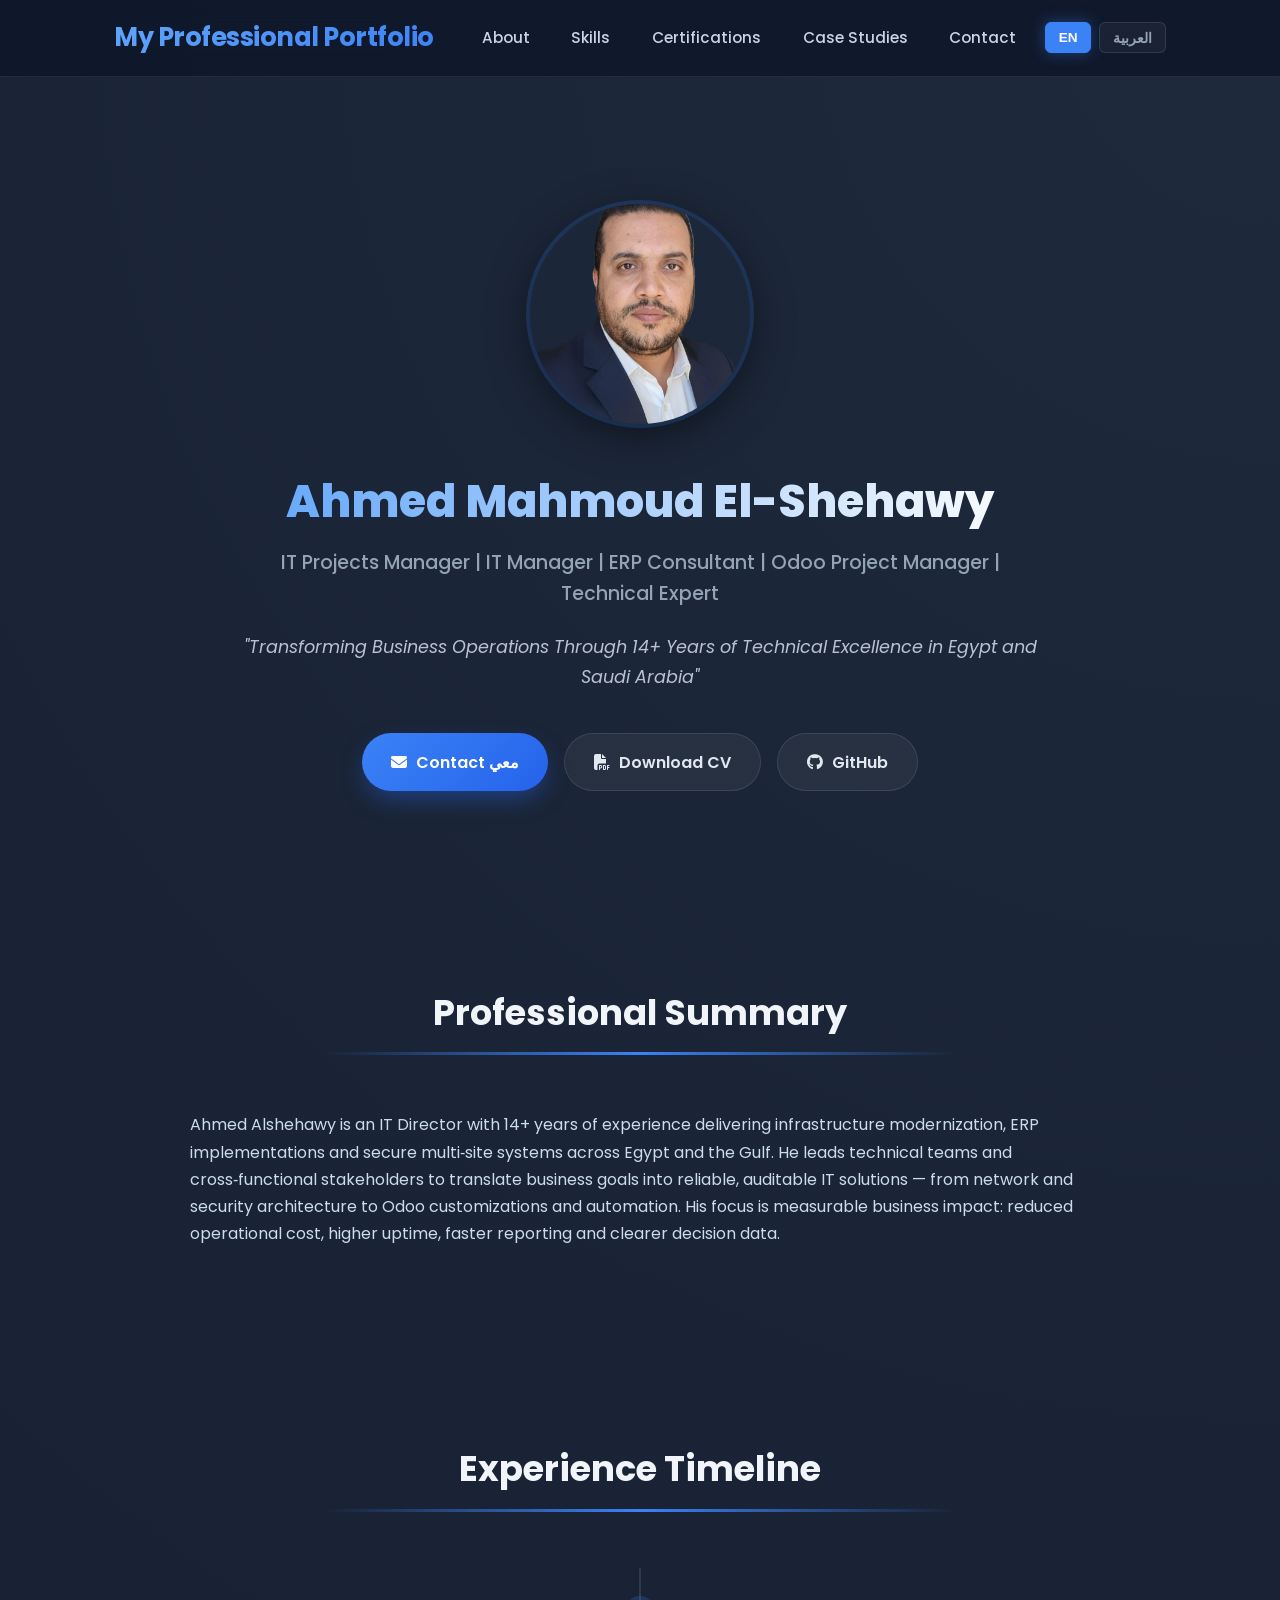
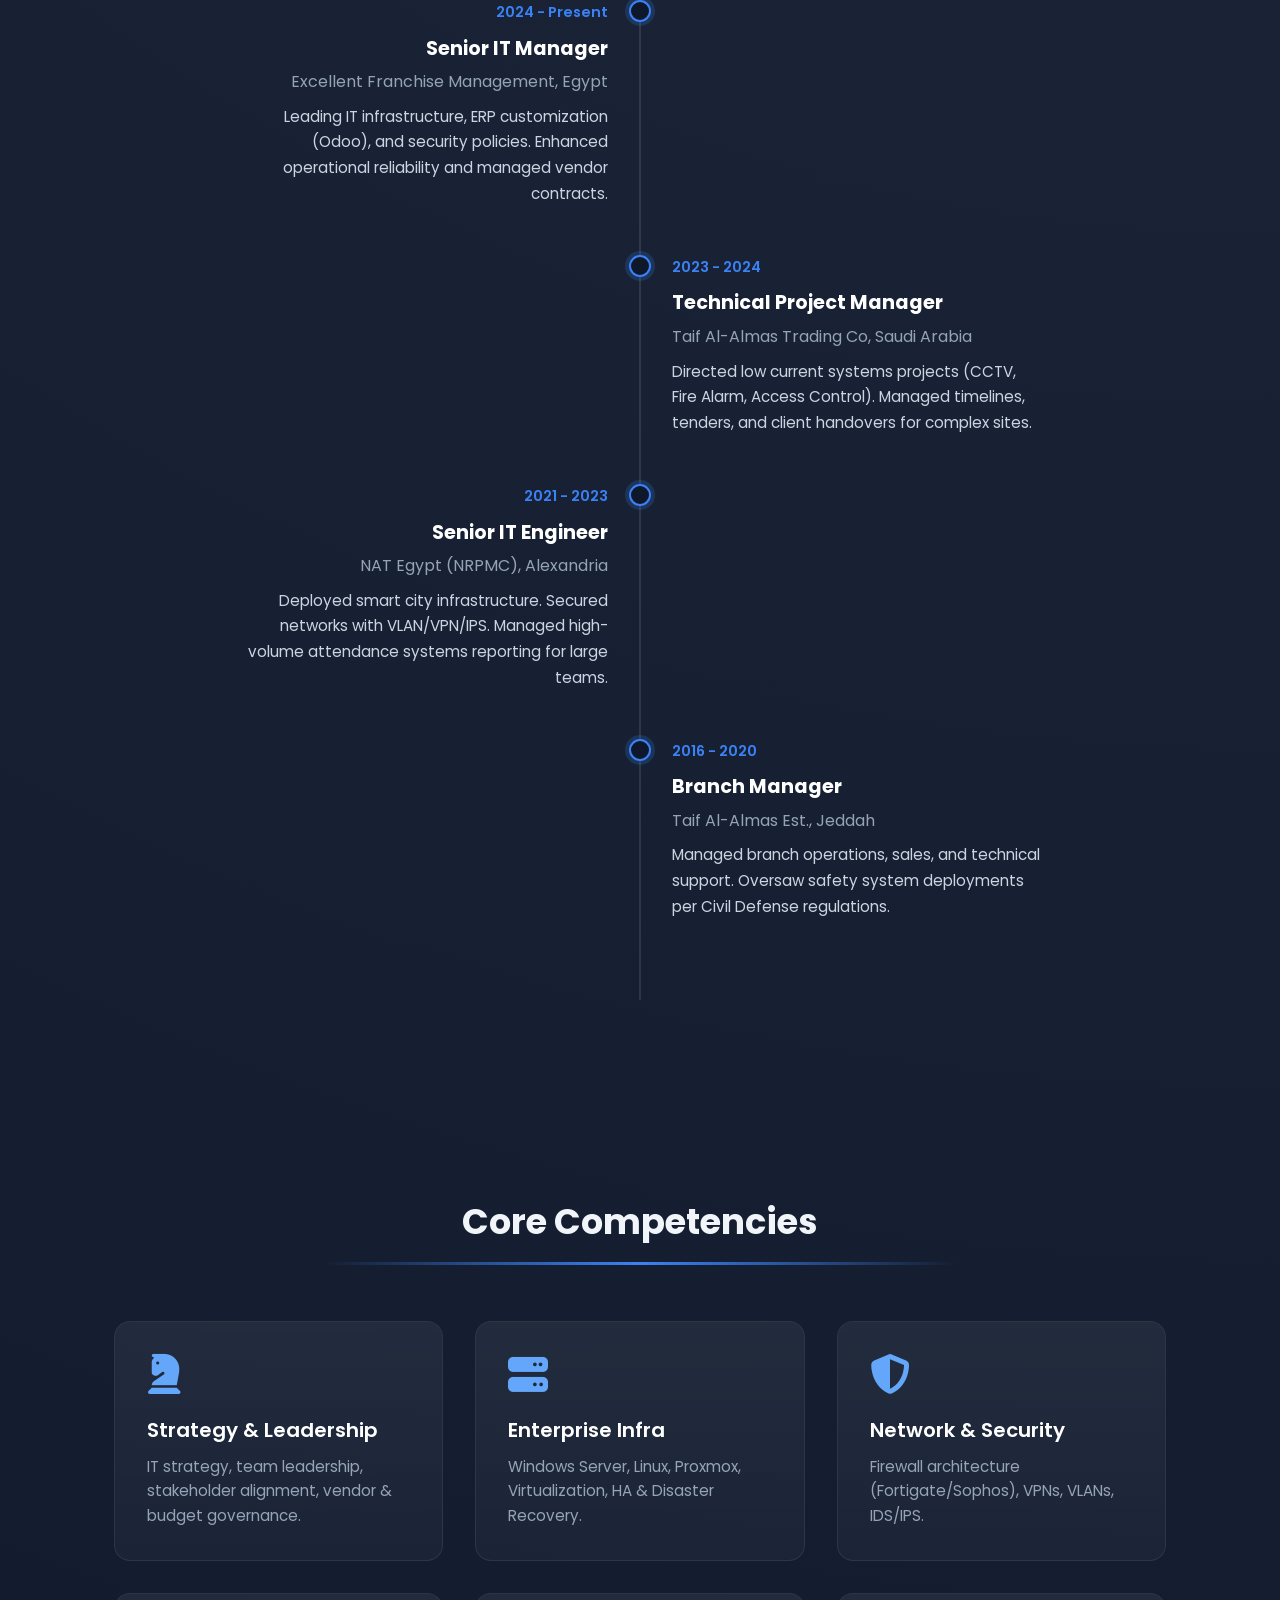
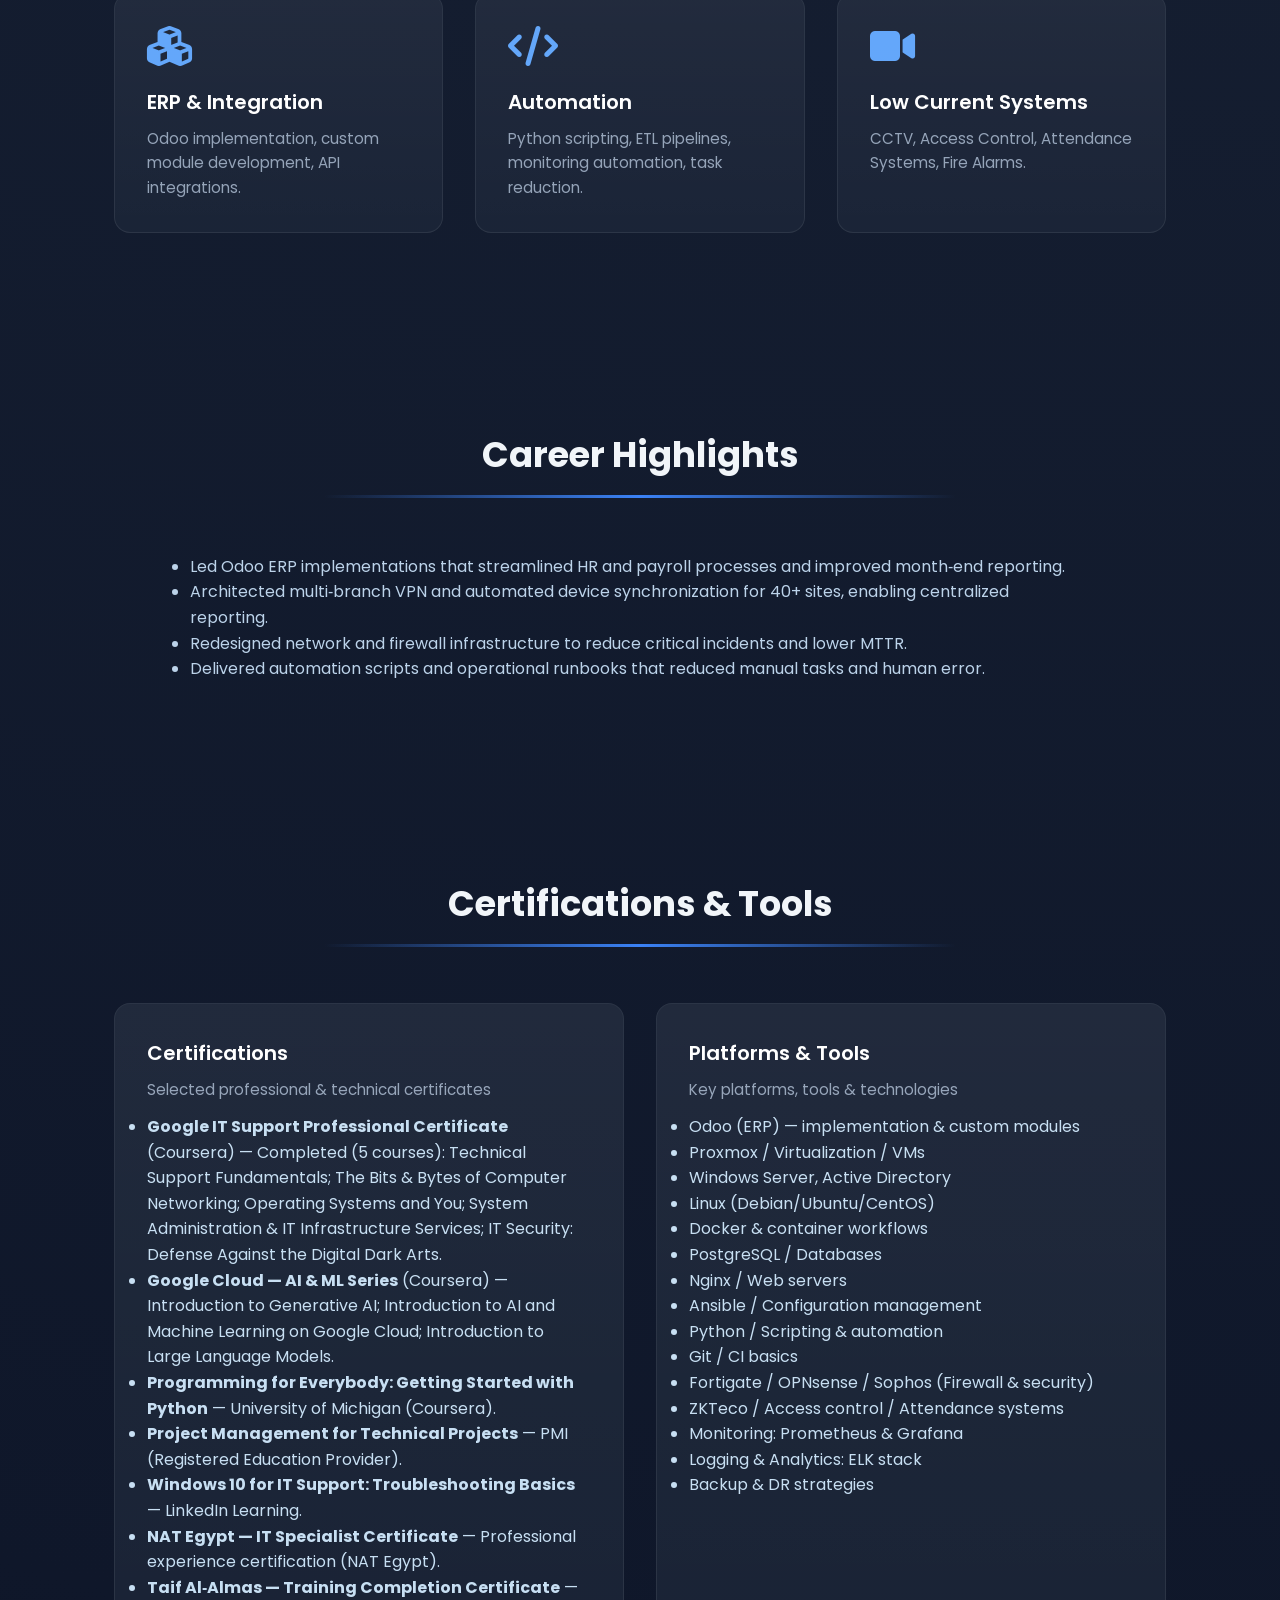
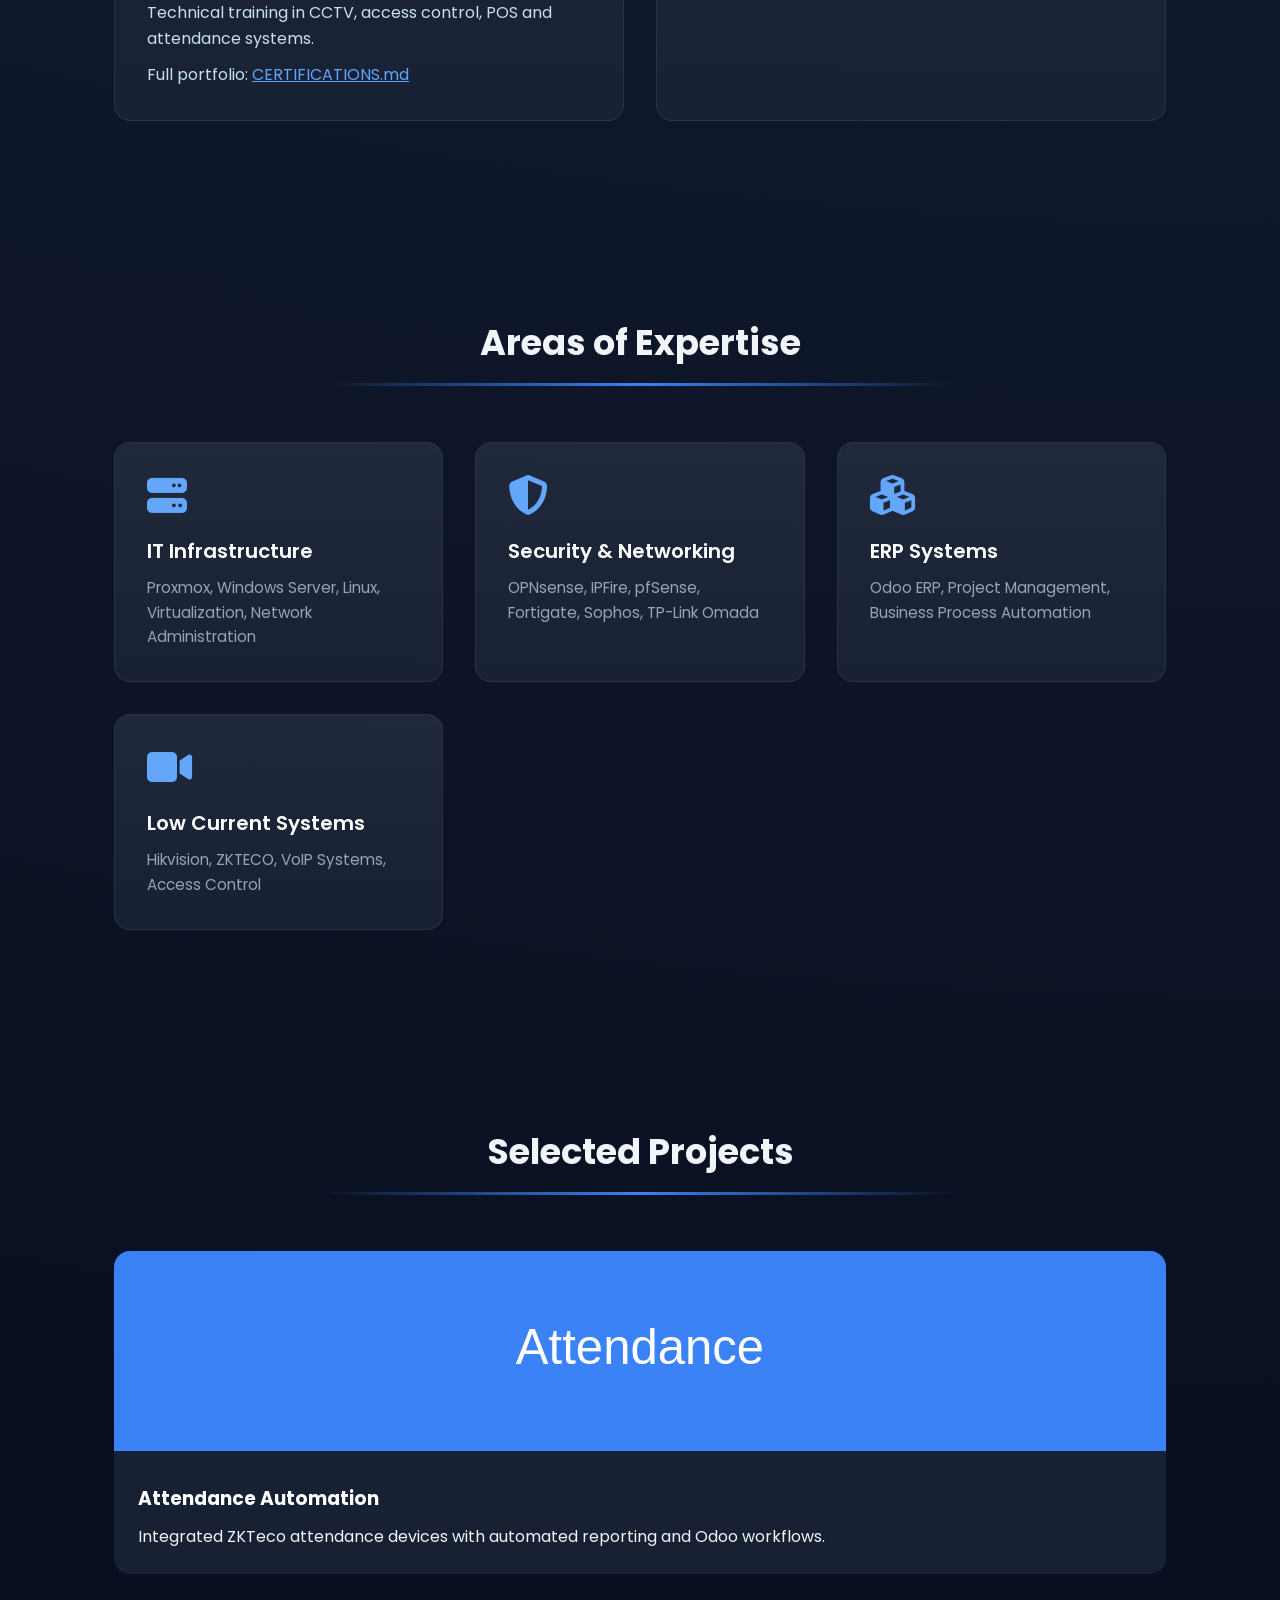
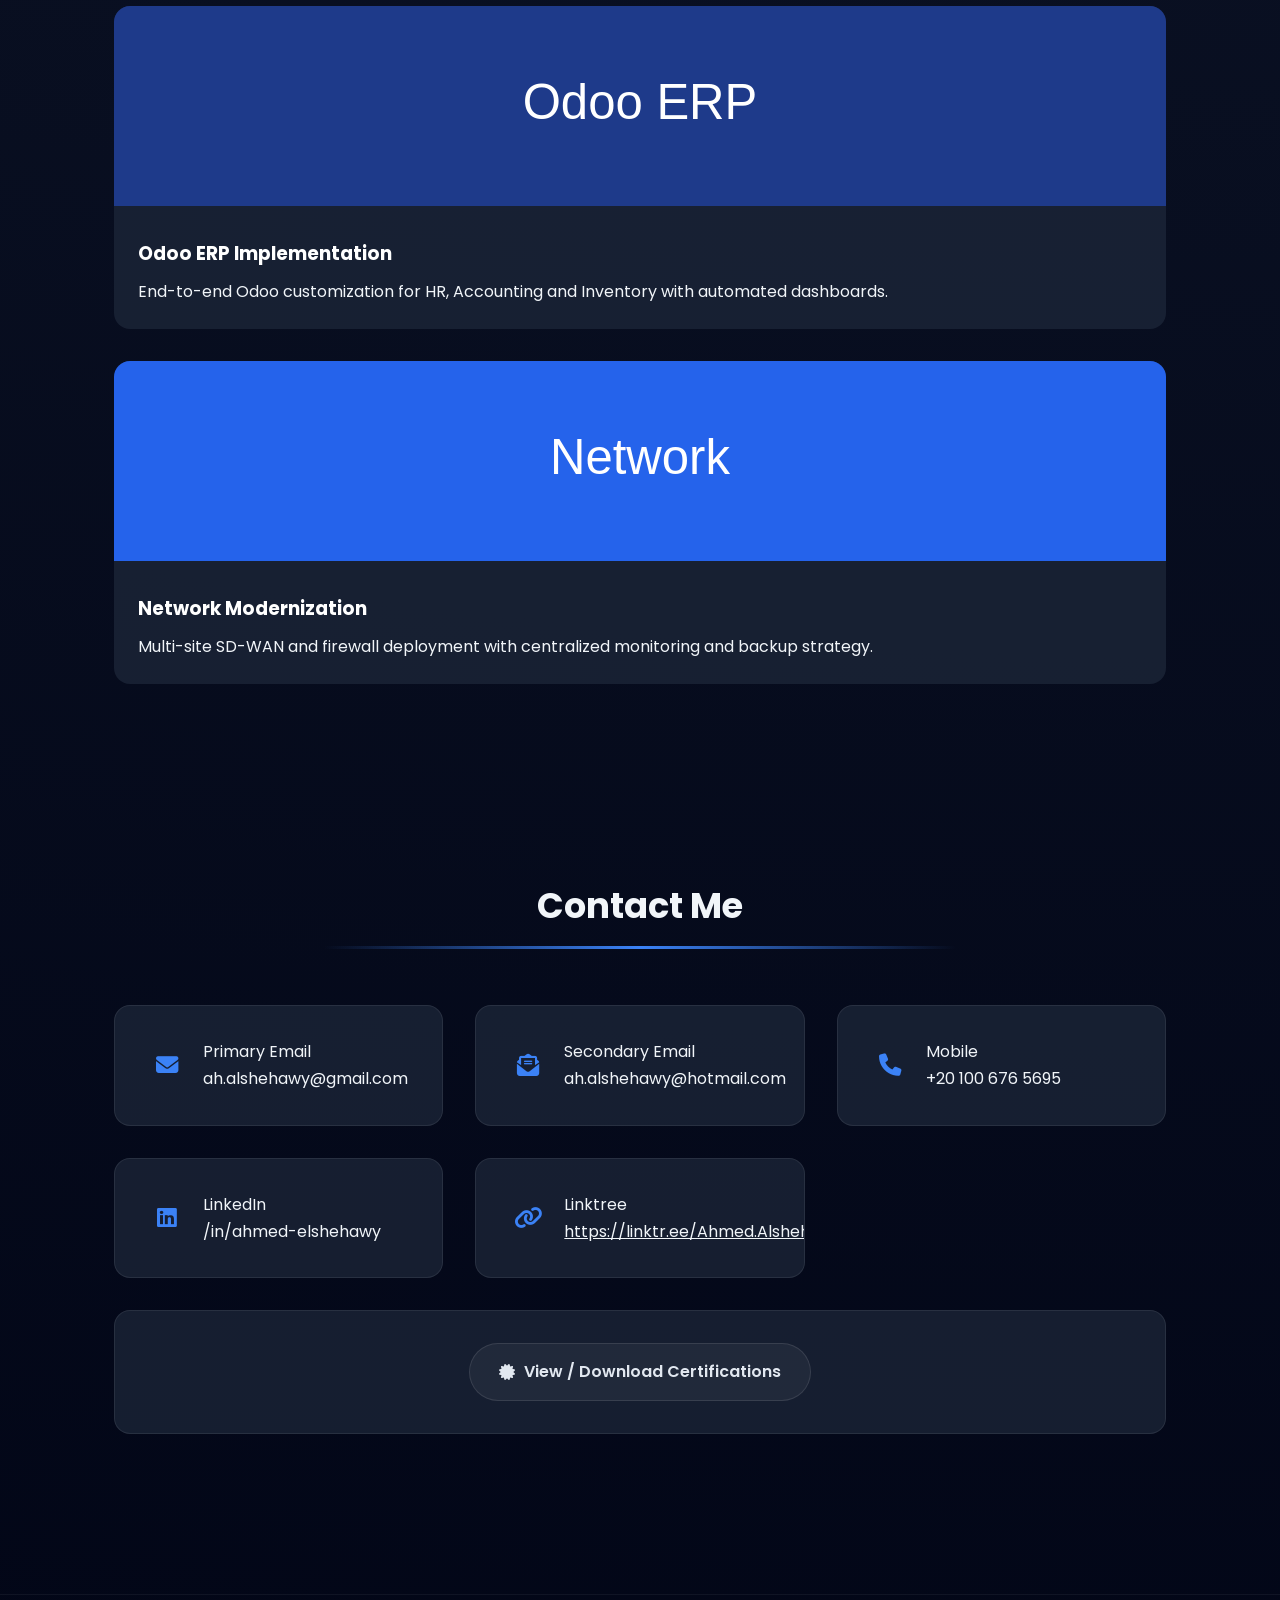
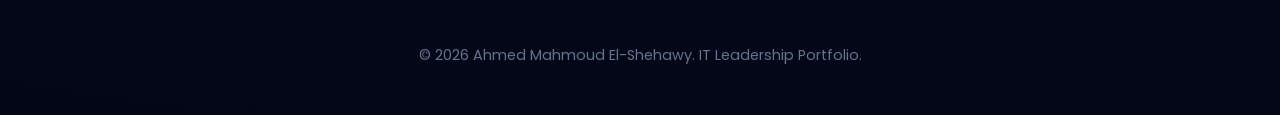
==== index.html @ d20b363a "Update index.html" ====
<!DOCTYPE html>
<html lang="en" dir="ltr">

<head>
  <meta charset="UTF-8">
  <meta name="viewport" content="width=device-width, initial-scale=1.0">
  <title>Ahmed El-Shehawy - IT Director & ERP Specialist</title>
  <link href="https://fonts.googleapis.com/css2?family=Poppins:wght@300;400;500;600;700;800&display=swap"
    rel="stylesheet">
  <link rel="stylesheet" href="https://cdnjs.cloudflare.com/ajax/libs/font-awesome/6.4.0/css/all.min.css">
  <style>
    /* --- Core Design System --- */
    :root {
      --primary: #3b82f6;
      --primary-dark: #1d4ed8;
      --secondary: #64748b;
      --accent: #f59e0b;
      /* Gold/Amber for distinction */
      --bg-dark: #0f172a;
      --glass: rgba(30, 41, 59, 0.7);
      --glass-border: rgba(255, 255, 255, 0.08);
      --text-main: #f1f5f9;
      --text-muted: #94a3b8;
    }

    * {
      margin: 0;
      padding: 0;
      box-sizing: border-box;
    }

    html {
      scroll-behavior: smooth;
    }

    body {
      font-family: 'Poppins', sans-serif;
      background: radial-gradient(circle at top right, #1e293b, #0f172a 60%, #020617);
      color: var(--text-main);
      line-height: 1.7;
      overflow-x: hidden;
      min-height: 100vh;
    }

    /* Custom Scrollbar */
    ::-webkit-scrollbar {
      width: 8px;
    }

    ::-webkit-scrollbar-track {
      background: #0f172a;
    }

    ::-webkit-scrollbar-thumb {
      background: #334155;
      border-radius: 4px;
    }

    ::-webkit-scrollbar-thumb:hover {
      background: var(--primary);
    }

    /* --- Navigation --- */
    .navbar {
      background: rgba(15, 23, 42, 0.85) !important;
      backdrop-filter: blur(12px);
      border-bottom: 1px solid var(--glass-border);
      padding: 1rem 0;
      position: sticky;
      top: 0;
      z-index: 1000;
      transition: all 0.3s ease;
    }

    .navbar.scrolled {
      box-shadow: 0 10px 30px -10px rgba(0, 0, 0, 0.5);
    }

    .navbar-brand {
      font-size: 1.6rem;
      font-weight: 700;
      background: linear-gradient(135deg, #60a5fa, #3b82f6);
      -webkit-background-clip: text;
      -webkit-text-fill-color: transparent;
      text-decoration: none;
      letter-spacing: -0.5px;
    }

    .nav-link {
      font-weight: 500;
      margin: 0 0.8rem;
      position: relative;
      color: #cbd5e1 !important;
      text-decoration: none;
      font-size: 0.95rem;
      transition: color 0.3s ease;
    }

    .nav-link::after {
      content: '';
      position: absolute;
      bottom: -4px;
      left: 0;
      width: 0;
      height: 2px;
      background: var(--primary);
      transition: width 0.3s ease;
    }

    .nav-link:hover::after {
      width: 100%;
    }

    .nav-link:hover {
      color: #fff !important;
    }

    /* Language Toggle */
    .lang-toggle {
      position: fixed;
      right: 20px;
      top: 85px;
      z-index: 999;
      display: flex;
      flex-direction: column;
      gap: 0.5rem;
      padding: 0.5rem;
      border-radius: 12px;
      background: rgba(15, 23, 42, 0.8);
      backdrop-filter: blur(8px);
      border: 1px solid var(--glass-border);
      box-shadow: 0 4px 20px rgba(0, 0, 0, 0.2);
    }

    @media (min-width: 992px) {
      .lang-toggle {
        position: static;
        flex-direction: row;
        background: transparent;
        border: none;
        box-shadow: none;
        padding: 0;
      }
    }

    .lang-btn {
      background: rgba(255, 255, 255, 0.05);
      border: 1px solid rgba(255, 255, 255, 0.1);
      color: var(--text-muted);
      padding: 0.4rem 0.8rem;
      border-radius: 6px;
      cursor: pointer;
      font-weight: 600;
      font-size: 0.85rem;
      transition: all 0.2s;
    }

    .lang-btn.active {
      background: var(--primary);
      color: #fff;
      border-color: var(--primary);
      box-shadow: 0 0 15px rgba(59, 130, 246, 0.4);
    }

    .container {
      max-width: 1100px;
      margin: 0 auto;
      padding: 0 1.5rem;
    }

    /* --- Hero Section --- */
    .hero {
      min-height: 90vh;
      display: flex;
      align-items: center;
      justify-content: center;
      padding: 6rem 1rem 4rem;
      position: relative;
    }

    .hero-content {
      text-align: center;
      max-width: 800px;
      margin: 0 auto;
    }

    /* Fixed: Typo in margin */
    .profile-wrap {
      width: 220px;
      height: 220px;
      margin: 0 auto 2.5rem;
      position: relative;
      border-radius: 50%;
      perspective: 1000px;
    }

    .profile-image,
    .cup-image {
      position: absolute;
      left: 0;
      top: 0;
      width: 100%;
      height: 100%;
      border-radius: 50%;
      object-fit: cover;
      transition: opacity 0.4s ease;
      /* Premium Effect: Glow */
      box-shadow: 0 0 0 4px rgba(59, 130, 246, 0.2), 0 10px 40px rgba(0, 0, 0, 0.5);
    }

    .cup-image {
      opacity: 0;
      pointer-events: none;
    }

    .profile-wrap:hover .profile-image {
      transform: scale(1.02);
    }

    .profile-wrap.animate .profile-image {
      opacity: 0;
    }

    .profile-wrap.animate .cup-image {
      opacity: 1;
      animation: coinFlip 1.5s cubic-bezier(0.4, 0, 0.2, 1) forwards;
    }

    @keyframes coinFlip {
      0% {
        transform: rotateY(0);
      }

      100% {
        transform: rotateY(360deg);
      }
    }

    .main-name {
      font-size: 2.8rem;
      font-weight: 800;
      margin-bottom: 0.5rem;
      background: linear-gradient(to right, #60a5fa, #fff, #60a5fa);
      background-size: 200% auto;
      -webkit-background-clip: text;
      -webkit-text-fill-color: transparent;
      animation: shine 5s linear infinite;
    }

    @keyframes shine {
      to {
        background-position: 200% center;
      }
    }

    .job-title {
      font-size: 1.2rem;
      color: #94a3b8;
      font-weight: 500;
      margin-bottom: 1.5rem;
      line-height: 1.6;
    }

    .tagline {
      font-size: 1.1rem;
      color: #cbd5e1;
      margin-bottom: 2.5rem;
      font-style: italic;
      opacity: 0.9;
    }

    .cta-buttons {
      display: flex;
      gap: 1rem;
      justify-content: center;
      flex-wrap: wrap;
    }

    .btn {
      padding: 0.9rem 1.8rem;
      border-radius: 50px;
      font-weight: 600;
      text-decoration: none;
      transition: all 0.3s ease;
      display: inline-flex;
      align-items: center;
      gap: 0.6rem;
      border: none;
      cursor: pointer;
    }

    .btn-primary {
      background: linear-gradient(135deg, #3b82f6, #2563eb);
      color: #fff;
      box-shadow: 0 10px 25px -5px rgba(37, 99, 235, 0.5);
    }

    .btn-primary:hover {
      transform: translateY(-3px);
      box-shadow: 0 15px 35px -5px rgba(37, 99, 235, 0.6);
    }

    .btn-secondary {
      background: rgba(255, 255, 255, 0.05);
      color: #e2e8f0;
      border: 1px solid rgba(255, 255, 255, 0.1);
    }

    .btn-secondary:hover {
      background: rgba(255, 255, 255, 0.1);
      transform: translateY(-3px);
    }

    /* --- Sections & Cards --- */
    .section {
      padding: 6rem 0;
      position: relative;
    }

    .section-title {
      font-size: 2.2rem;
      font-weight: 700;
      text-align: center;
      margin-bottom: 3.5rem;
      position: relative;
      display: block;
      width: 100%;
    }

    .section-title::after {
      content: '';
      display: block;
      width: 60%;
      height: 3px;
      background: linear-gradient(90deg, transparent, #3b82f6, transparent);
      margin: 10px auto 0;
    }

    /* Glassmorphic Cards */
    .skills-grid,
    .projects-grid,
    .contact-grid {
      display: grid;
      gap: 2rem;
    }

    .skills-grid {
      grid-template-columns: repeat(auto-fit, minmax(250px, 1fr));
    }

    .skill-card,
    .project-card,
    .contact-item {
      background: var(--glass);
      border: 1px solid var(--glass-border);
      border-radius: 16px;
      padding: 2rem;
      transition: all 0.3s ease;
      position: relative;
      overflow: hidden;
    }

    .skill-card:hover,
    .project-card:hover {
      transform: translateY(-5px);
      border-color: rgba(59, 130, 246, 0.4);
      box-shadow: 0 20px 40px -10px rgba(0, 0, 0, 0.5);
    }

    /* Subtle glow on hover */
    .skill-card::before {
      content: '';
      position: absolute;
      top: 0;
      left: 0;
      right: 0;
      height: 100%;
      background: linear-gradient(180deg, rgba(255, 255, 255, 0.03), transparent);
      pointer-events: none;
    }

    .skill-icon {
      font-size: 2.5rem;
      color: #60a5fa;
      margin-bottom: 1.2rem;
    }

    .skill-title {
      font-size: 1.25rem;
      font-weight: 600;
      color: #fff;
      margin-bottom: 0.5rem;
    }

    .skill-desc {
      color: #94a3b8;
      font-size: 0.95rem;
      line-height: 1.6;
    }

    .project-card {
      padding: 0;
      border: none;
    }

    .project-card img {
      width: 100%;
      height: 200px;
      object-fit: cover;
    }

    .project-card .proj-body {
      padding: 1.5rem;
    }

    .project-card h3 {
      color: #fff;
      margin-bottom: 0.5rem;
    }

    /* --- Timeline Section --- */
    .timeline {
      position: relative;
      max-width: 800px;
      margin: 0 auto;
      padding: 2rem 0;
    }

    .timeline::before {
      content: '';
      position: absolute;
      left: 50%;
      top: 0;
      width: 2px;
      height: 100%;
      background: rgba(255, 255, 255, 0.1);
      transform: translateX(-50%);
    }

    .timeline-item {
      position: relative;
      margin-bottom: 3rem;
      width: 50%;
      padding-right: 2rem;
      text-align: right;
    }

    .timeline-item:nth-child(even) {
      margin-left: 50%;
      padding-right: 0;
      padding-left: 2rem;
      text-align: left;
    }

    .timeline-dot {
      position: absolute;
      right: -11px;
      top: 0;
      width: 22px;
      height: 22px;
      border-radius: 50%;
      background: var(--bg-dark);
      border: 2px solid var(--primary);
      box-shadow: 0 0 0 4px rgba(59, 130, 246, 0.2);
    }

    .timeline-item:nth-child(even) .timeline-dot {
      right: auto;
      left: -11px;
    }

    .timeline-date {
      color: var(--primary);
      font-weight: 600;
      font-size: 0.9rem;
      margin-bottom: 0.5rem;
      display: block;
    }

    .timeline-content h3 {
      font-size: 1.2rem;
      color: #fff;
      margin-bottom: 0.2rem;
    }

    .timeline-content h4 {
      font-size: 1rem;
      color: #94a3b8;
      font-weight: 400;
      margin-bottom: 0.5rem;
    }

    .timeline-content p {
      font-size: 0.95rem;
      color: #cbd5e1;
    }

    /* RTL specific overrides handled by dir="rtl" */
    html[dir="rtl"] .timeline::before {
      left: 50%;
    }

    html[dir="rtl"] .timeline-item {
      text-align: left;
      padding-left: 2rem;
      padding-right: 0;
    }

    html[dir="rtl"] .timeline-item:nth-child(even) {
      margin-right: 50%;
      margin-left: 0;
      text-align: right;
      padding-right: 2rem;
      padding-left: 0;
    }

    html[dir="rtl"] .timeline-dot {
      left: -11px;
      right: auto;
    }

    html[dir="rtl"] .timeline-item:nth-child(even) .timeline-dot {
      right: -11px;
      left: auto;
    }

    html[dir="rtl"] .nav-link::after {
      right: 0;
      left: auto;
    }

    /* --- Contact --- */
    .contact-grid {
      grid-template-columns: repeat(auto-fit, minmax(280px, 1fr));
    }

    .contact-item {
      display: flex;
      align-items: center;
      gap: 1rem;
    }

    .contact-icon {
      font-size: 1.4rem;
      color: var(--primary);
      min-width: 40px;
      text-align: center;
    }

    .footer {
      text-align: center;
      padding: 3rem 1rem;
      color: #64748b;
      font-size: 0.9rem;
      border-top: 1px solid rgba(255, 255, 255, 0.05);
      margin-top: 4rem;
    }

    /* --- Utilities --- */
    .revealable {
      opacity: 0;
      transform: translateY(30px);
      transition: all 0.8s cubic-bezier(0.2, 0.8, 0.2, 1);
    }

    .revealable.reveal {
      opacity: 1;
      transform: translateY(0);
    }

    /* Language Switching Logic - STRICT ENFORCEMENT */
    .lang {
      display: none !important;
    }

    .lang.active {
      display: block !important;
      animation: fadeIn 0.5s ease;
    }

    @keyframes fadeIn {
      from {
        opacity: 0;
      }

      to {
        opacity: 1;
      }
    }

    /* Centering Helper */
    .text-center {
      text-align: center;
    }

    @media (max-width: 768px) {
      .main-name {
        font-size: 2rem;
        white-space: normal;
        line-height: 1.2;
        font-size: 2rem;
        white-space: normal;
        line-height: 1.2;
        margin-bottom: 0.5rem;
      }

      .job-title {
        font-size: 1rem;
        padding: 0 10px;
      }

      .section {
        padding: 4rem 1rem;
      }

      .navbar-brand {
        font-size: 1.4rem;
      }

      /* Timeline Responsive Fixes */
      .timeline::before {
        left: 20px;
      }

      .timeline-item {
        width: 100%;
        padding-left: 3rem;
        padding-right: 0;
        text-align: left !important;
        margin-left: 0;
      }

      .timeline-item:nth-child(even) {
        margin-left: 0;
        padding-left: 3rem;
        text-align: left !important;
      }

      .timeline-dot {
        left: 9px;
        right: auto !important;
      }

      /* RTL Mobile Timeline */
      html[dir="rtl"] .timeline::before {
        right: 20px;
        left: auto;
      }

      html[dir="rtl"] .timeline-item {
        padding-right: 3rem;
        padding-left: 0;
        text-align: right !important;
      }

      html[dir="rtl"] .timeline-item:nth-child(even) {
        padding-right: 3rem;
        text-align: right !important;
        margin-right: 0;
      }

      html[dir="rtl"] .timeline-dot {
        right: 9px;
        left: auto !important;
      }

      /* Center alignment on mobile for specific sections */
      .hero-content,
      .section-title,
      .job-title,
      .tagline {
        text-align: center;
      }
    }

    /* Back To Top Button */
    #backToTop {
      position: fixed;
      bottom: 20px;
      right: 20px;
      z-index: 1000;

      background-color: rgba(22, 3, 96, 0.45);
      color: #ffffff;

      border: none;
      border-radius: 50%;
      padding: 10px 14px;
      cursor: pointer;

      opacity: 0.7;
      transition: opacity 0.3s ease;
    }

    #backToTop:hover {
      opacity: 1;
      transform: none;
      /* Reset potential transform from previous styles */
    }

    /* Force LTR for Navbar Container to keep Lang button on right even in RTL */
    .navbar-container-forced-ltr {
      direction: ltr !important;
      display: flex;
      justify-content: space-between;
      align-items: center;
    }

    /* --- RTL FIXED ALIGNMENT & TYPOGRAPHY --- */
    html[dir="rtl"] body {
      text-align: right;
      direction: rtl;
    }

    /* Container Spacing for Arabic */
    html[dir="rtl"] .container {
      padding-right: 2rem;
      padding-left: 2rem;
    }

    /* Headings and Typography */
    html[dir="rtl"] h1,
    html[dir="rtl"] h2,
    html[dir="rtl"] h3,
    html[dir="rtl"] h4 {
      text-align: center;
      padding-right: 5px;
      font-family: 'Poppins', sans-serif;
    }

    html[dir="rtl"] p {
      padding-right: 5px;
      font-family: 'Poppins', sans-serif;
    }

    /* توسيط عناوين المهارات والكفاءات */
    html[dir="rtl"] .skill-title,
    html[dir="rtl"] .skill-card h3 {
      text-align: center !important;
    }

    /* توسيط محتوى الجدول الزمني */
    html[dir="rtl"] .timeline-content h3,
    html[dir="rtl"] .timeline-content h4,
    html[dir="rtl"] .timeline-content {
      text-align: center !important;
    }

    html[dir="rtl"] p,
    html[dir="rtl"] .skill-desc,
    html[dir="rtl"] .timeline-content p {
      line-height: 2.0;
      /* Improved line height for Arabic readability */
    }

    /* Section Title Centering override if needed, or keep centered */
    /* .section-title is centered by default. In RTL it stays centered. */

    /* Timeline RTL Layout Fixes */
    html[dir="rtl"] .timeline::before {
      right: 50%;
      left: auto;
    }

    html[dir="rtl"] .timeline-item {
      text-align: left;
      /* Content faces inward */
      padding-right: 0;
      padding-left: 3rem;
    }

    html[dir="rtl"] .timeline-item:nth-child(even) {
      text-align: right;
      /* Content faces inward */
      padding-left: 0;
      padding-right: 3rem;
    }

    html[dir="rtl"] .timeline-dot {
      right: -11px;
      /* Default LTR is right: -11px, we need to invert? 
         LTR Odd: dot on right.
         RTL Odd: dot on left? 
         The existing CSS (lines 518) sets left: -11px. 
         I will reinforce this behavior.
      */
      border-color: var(--primary);
    }

    /* Buttons & Interactions */
    html[dir="rtl"] .btn {
      flex-direction: row;
      /* Ensure icon is adjacent correctly */
    }

    html[dir="rtl"] .contact-icon {
      margin-left: 1rem;
      margin-right: 0;
    }

    /* Mobile specific RTL adjustments */
    @media (max-width: 768px) {
      html[dir="rtl"] .container {
        padding-right: 1.5rem;
        padding-left: 1.5rem;
      }

      html[dir="rtl"] .timeline-item,
      html[dir="rtl"] .timeline-item:nth-child(even) {
        padding-right: 3rem;
        padding-left: 0;
        text-align: right !important;
        /* Force right align on mobile */
      }

      html[dir="rtl"] .timeline::before {
        right: 20px;
        left: auto;
      }

      html[dir="rtl"] .timeline-dot,
      html[dir="rtl"] .timeline-item:nth-child(even) .timeline-dot {
        right: 9px;
        left: auto;
      }
    }

    /* --- Simple Side Navigation --- */
    .side-nav {
      position: fixed;
      top: 50%;
      transform: translateY(-50%);
      left: 0;
      z-index: 1000;
      display: flex;
      flex-direction: column;
      gap: 15px;
      padding: 10px;
      background: rgba(15, 23, 42, 0.95);
      border-radius: 0 10px 10px 0;
      border: 1px solid rgba(255, 255, 255, 0.1);
      visibility: hidden;
      opacity: 0;
      transition: opacity 0.3s;
    }

    .side-nav.show {
      visibility: visible;
      opacity: 1;
    }

    .side-nav a {
      color: #94a3b8;
      font-size: 1.2rem;
      width: 40px;
      height: 40px;
      display: flex;
      align-items: center;
      justify-content: center;
      border-radius: 50%;
      text-decoration: none;
    }

    .side-nav a:hover,
    .side-nav a.active {
      background: #3b82f6;
      color: white;
    }

    /* RTL Side Nav */
    html[dir="rtl"] .side-nav {
      left: auto;
      right: 0;
      border-radius: 10px 0 0 10px;
    }

    /* Hide Side Nav on Mobile */
    @media (max-width: 992px) {
      .side-nav {
        display: none !important;
      }
    }
  </style>
</head>

<body>
  <nav class="navbar">
    <div class="container navbar-container-forced-ltr">
      <a href="#" class="navbar-brand"><span class="brand-en">My Professional Portfolio</span><span class="brand-ar"
          style="display:none">ملفي المهني الاحترافي</span></a>
      <div style="display:flex;gap:1rem;align-items:center">
        <div style="display:flex;gap:1rem">
          <a href="#about" class="nav-link" data-target-en="#about" data-target-ar="#about-ar" data-text-en="About"
            data-text-ar="نبذة" data-scroll>About</a>
          <a href="#skills" class="nav-link" data-target-en="#skills" data-target-ar="#competencies-ar"
            data-text-en="Skills" data-text-ar="المهارات" data-scroll>Skills</a>
          <a href="#certs" class="nav-link" data-target-en="#certs" data-target-ar="#certs-ar"
            data-text-en="Certifications" data-text-ar="الشهادات">Certifications</a>
          <a href="case-studies/index.html" class="nav-link" data-target-en="case-studies/index.html"
            data-target-ar="case-studies/index.html" data-text-en="Case Studies" data-text-ar="دراسات حالة">Case
            Studies</a>
          <a href="#contact" class="nav-link" data-target-en="#contact" data-target-ar="#contact-ar"
            data-text-en="Contact" data-text-ar="تواصل">Contact</a>
        </div>
        <div class="lang-toggle" aria-hidden="false">
          <button id="btn-en" class="lang-btn">EN</button>
          <button id="btn-ar" class="lang-btn">العربية</button>
        </div>
      </div>
    </div>
  </nav>

  <!-- English content -->
  <div class="lang lang-en active" data-lang="en">
    <section class="hero" id="about">
      <div class="container">
        <div class="hero-content revealable">
          <div class="profile-wrap">
            <img src="Portfolio-pict.png" alt="Ahmed El-Shehawy" class="profile-image" />
            <img src="golden-cup.png" alt="gold cup" class="cup-image" />
          </div>
          <h1 class="main-name">Ahmed Mahmoud El-Shehawy</h1>
          <p class="job-title">IT Projects Manager | IT Manager | ERP Consultant | Odoo Project Manager | Technical
            Expert</p>
          <p class="tagline">"Transforming Business Operations Through 14+ Years of Technical Excellence in Egypt and
            Saudi Arabia"</p>
          <div class="cta-buttons">
            <a href="#contact" class="btn btn-primary"><i class="fas fa-envelope"></i> Contact معي</a>
            <a href="CV With Titles.pdf" class="btn btn-secondary" download><i class="fas fa-file-pdf"></i> Download
              CV</a>
            <a href="https://github.com/Ah-Alshehawy" class="btn btn-secondary"><i class="fab fa-github"></i>
              GitHub</a>
          </div>
        </div>
      </div>
    </section>



    <section id="summary" class="section revealable">
      <div class="container">
        <h2 class="section-title">Professional Summary</h2>
        <p style="max-width:900px;margin:0 auto;color:#cbdcea">Ahmed Alshehawy is an IT Director with 14+ years of
          experience delivering infrastructure modernization, ERP implementations and secure multi‑site systems across
          Egypt and the Gulf. He leads technical teams and cross‑functional stakeholders to translate business goals
          into reliable, auditable IT solutions — from network and security architecture to Odoo customizations and
          automation. His focus is measurable business impact: reduced operational cost, higher uptime, faster
          reporting
          and clearer decision data.</p>
      </div>
    </section>

    <section id="experience" class="section revealable">
      <div class="container">
        <h2 class="section-title">Experience Timeline</h2>
        <div class="timeline">
          <div class="timeline-item">
            <span class="timeline-dot"></span>
            <div class="timeline-content">
              <span class="timeline-date">2024 - Present</span>
              <h3>Senior IT Manager</h3>
              <h4>Excellent Franchise Management, Egypt</h4>
              <p>Leading IT infrastructure, ERP customization (Odoo), and security policies. Enhanced operational
                reliability and managed vendor contracts.</p>
            </div>
          </div>
          <div class="timeline-item">
            <span class="timeline-dot"></span>
            <div class="timeline-content">
              <span class="timeline-date">2023 - 2024</span>
              <h3>Technical Project Manager</h3>
              <h4>Taif Al-Almas Trading Co, Saudi Arabia</h4>
              <p>Directed low current systems projects (CCTV, Fire Alarm, Access Control). Managed timelines, tenders,
                and client handovers for complex sites.</p>
            </div>
          </div>
          <div class="timeline-item">
            <span class="timeline-dot"></span>
            <div class="timeline-content">
              <span class="timeline-date">2021 - 2023</span>
              <h3>Senior IT Engineer</h3>
              <h4>NAT Egypt (NRPMC), Alexandria</h4>
              <p>Deployed smart city infrastructure. Secured networks with VLAN/VPN/IPS. Managed high-volume
                attendance
                systems reporting for large teams.</p>
            </div>
          </div>
          <div class="timeline-item">
            <span class="timeline-dot"></span>
            <div class="timeline-content">
              <span class="timeline-date">2016 - 2020</span>
              <h3>Branch Manager</h3>
              <h4>Taif Al-Almas Est., Jeddah</h4>
              <p>Managed branch operations, sales, and technical support. Oversaw safety system deployments per Civil
                Defense regulations.</p>
            </div>
          </div>
        </div>
      </div>
    </section>

    <section id="competencies" class="section revealable">
      <div class="container">
        <h2 class="section-title">Core Competencies</h2>
        <div class="skills-grid">
          <div class="skill-card"><i class="fas fa-chess-knight skill-icon"></i>
            <h3 class="skill-title">Strategy & Leadership</h3>
            <p class="skill-desc">IT strategy, team leadership, stakeholder alignment, vendor & budget governance.</p>
          </div>
          <div class="skill-card"><i class="fas fa-server skill-icon"></i>
            <h3 class="skill-title">Enterprise Infra</h3>
            <p class="skill-desc">Windows Server, Linux, Proxmox, Virtualization, HA & Disaster Recovery.</p>
          </div>
          <div class="skill-card"><i class="fas fa-shield-alt skill-icon"></i>
            <h3 class="skill-title">Network & Security</h3>
            <p class="skill-desc">Firewall architecture (Fortigate/Sophos), VPNs, VLANs, IDS/IPS.</p>
          </div>
          <div class="skill-card"><i class="fas fa-cubes skill-icon"></i>
            <h3 class="skill-title">ERP & Integration</h3>
            <p class="skill-desc">Odoo implementation, custom module development, API integrations.</p>
          </div>
          <div class="skill-card"><i class="fas fa-code skill-icon"></i>
            <h3 class="skill-title">Automation</h3>
            <p class="skill-desc">Python scripting, ETL pipelines, monitoring automation, task reduction.</p>
          </div>
          <div class="skill-card"><i class="fas fa-video skill-icon"></i>
            <h3 class="skill-title">Low Current Systems</h3>
            <p class="skill-desc">CCTV, Access Control, Attendance Systems, Fire Alarms.</p>
          </div>
        </div>
      </div>
    </section>

    <section id="highlights" class="section revealable">
      <div class="container">
        <h2 class="section-title">Career Highlights</h2>
        <ul style="max-width:900px;margin:0 auto;color:#bcd3ea;line-height:1.6">
          <li>Led Odoo ERP implementations that streamlined HR and payroll processes and improved month‑end reporting.
          </li>
          <li>Architected multi‑branch VPN and automated device synchronization for 40+ sites, enabling centralized
            reporting.</li>
          <li>Redesigned network and firewall infrastructure to reduce critical incidents and lower MTTR.</li>
          <li>Delivered automation scripts and operational runbooks that reduced manual tasks and human error.</li>
        </ul>
      </div>
    </section>

    <section id="certs" class="section revealable">
      <div class="container">
        <h2 class="section-title">Certifications & Tools</h2>
        <div class="skills-grid">
          <div class="skill-card">
            <h3 class="skill-title">Certifications</h3>
            <p class="skill-desc">Selected professional & technical certificates</p>
            <ul style="margin-top:.75rem;line-height:1.6;color:#c7dff3">
              <li><strong>Google IT Support Professional Certificate</strong> (Coursera) — Completed (5 courses):
                Technical Support Fundamentals; The Bits & Bytes of Computer Networking; Operating Systems and You;
                System Administration & IT Infrastructure Services; IT Security: Defense Against the Digital Dark
                Arts.
              </li>
              <li><strong>Google Cloud — AI & ML Series</strong> (Coursera) — Introduction to Generative AI;
                Introduction to AI and Machine Learning on Google Cloud; Introduction to Large Language Models.</li>
              <li><strong>Programming for Everybody: Getting Started with Python</strong> — University of Michigan
                (Coursera).</li>
              <li><strong>Project Management for Technical Projects</strong> — PMI (Registered Education Provider).
              </li>
              <li><strong>Windows 10 for IT Support: Troubleshooting Basics</strong> — LinkedIn Learning.</li>
              <li><strong>NAT Egypt — IT Specialist Certificate</strong> — Professional experience certification (NAT
                Egypt).</li>
              <li><strong>Taif Al‑Almas — Training Completion Certificate</strong> — Technical training in CCTV,
                access
                control, POS and attendance systems.</li>
            </ul>
            <p style="margin-top:.6rem;color:#c7dff3">Full portfolio: <a
                href="https://raw.githubusercontent.com/Ah-Alshehawy/Ahmed-Alshehawy-Portfolio/main/CERTIFICATIONS.md"
                style="color:#60a5fa">CERTIFICATIONS.md</a></p>
          </div>
          <div class="skill-card">
            <h3 class="skill-title">Platforms & Tools</h3>
            <p class="skill-desc">Key platforms, tools & technologies</p>
            <ul style="margin-top:.75rem;line-height:1.6;color:#c7dff3">
              <li>Odoo (ERP) — implementation & custom modules</li>
              <li>Proxmox / Virtualization / VMs</li>
              <li>Windows Server, Active Directory</li>
              <li>Linux (Debian/Ubuntu/CentOS)</li>
              <li>Docker & container workflows</li>
              <li>PostgreSQL / Databases</li>
              <li>Nginx / Web servers</li>
              <li>Ansible / Configuration management</li>
              <li>Python / Scripting & automation</li>
              <li>Git / CI basics</li>
              <li>Fortigate / OPNsense / Sophos (Firewall & security)</li>
              <li>ZKTeco / Access control / Attendance systems</li>
              <li>Monitoring: Prometheus & Grafana</li>
              <li>Logging & Analytics: ELK stack</li>
              <li>Backup & DR strategies</li>
            </ul>
          </div>
        </div>
      </div>
    </section>

    <section id="skills" class="section revealable">
      <div class="container">
        <h2 class="section-title">Areas of Expertise</h2>
        <div class="skills-grid">
          <div class="skill-card"><i class="fas fa-server skill-icon"></i>
            <h3 class="skill-title">IT Infrastructure</h3>
            <p class="skill-desc">Proxmox, Windows Server, Linux, Virtualization, Network Administration</p>
          </div>
          <div class="skill-card"><i class="fas fa-shield-alt skill-icon"></i>
            <h3 class="skill-title">Security & Networking</h3>
            <p class="skill-desc">OPNsense, IPFire, pfSense, Fortigate, Sophos, TP-Link Omada</p>
          </div>
          <div class="skill-card"><i class="fas fa-cubes skill-icon"></i>
            <h3 class="skill-title">ERP Systems</h3>
            <p class="skill-desc">Odoo ERP, Project Management, Business Process Automation</p>
          </div>
          <div class="skill-card"><i class="fas fa-video skill-icon"></i>
            <h3 class="skill-title">Low Current Systems</h3>
            <p class="skill-desc">Hikvision, ZKTECO, VoIP Systems, Access Control</p>
          </div>
        </div>
      </div>
    </section>

    <section id="projects" class="section revealable">
      <div class="container">
        <h2 class="section-title">Selected Projects</h2>
        <div class="projects-grid">
          <div class="project-card">
            <img
              src="data:image/svg+xml;utf8,<svg xmlns='http://www.w3.org/2000/svg' width='600' height='300'><rect width='100%' height='100%' fill='%233b82f6'/><text x='50%' y='50%' dominant-baseline='middle' text-anchor='middle' font-family='Poppins,Arial' font-size='28' fill='white'>Attendance</text></svg>"
              alt="Attendance Automation" />
            <div class="proj-body">
              <h3>Attendance Automation</h3>
              <p>Integrated ZKTeco attendance devices with automated reporting and Odoo workflows.</p>
            </div>
          </div>
          <div class="project-card">
            <img
              src="data:image/svg+xml;utf8,<svg xmlns='http://www.w3.org/2000/svg' width='600' height='300'><rect width='100%' height='100%' fill='%231e3a8a'/><text x='50%' y='50%' dominant-baseline='middle' text-anchor='middle' font-family='Poppins,Arial' font-size='28' fill='white'>Odoo ERP</text></svg>"
              alt="ERP Implementation" />
            <div class="proj-body">
              <h3>Odoo ERP Implementation</h3>
              <p>End-to-end Odoo customization for HR, Accounting and Inventory with automated dashboards.</p>
            </div>
          </div>
          <div class="project-card">
            <img
              src="data:image/svg+xml;utf8,<svg xmlns='http://www.w3.org/2000/svg' width='600' height='300'><rect width='100%' height='100%' fill='%232563eb'/><text x='50%' y='50%' dominant-baseline='middle' text-anchor='middle' font-family='Poppins,Arial' font-size='28' fill='white'>Network</text></svg>"
              alt="Network Modernization" />
            <div class="proj-body">
              <h3>Network Modernization</h3>
              <p>Multi-site SD-WAN and firewall deployment with centralized monitoring and backup strategy.</p>
            </div>
          </div>
        </div>
      </div>
    </section>

    <section id="contact" class="section revealable">
      <div class="container">
        <div class="contact-section">
          <h2 class="section-title">Contact Me</h2>
          <div class="contact-grid">
            <div class="contact-item"><i class="fas fa-envelope contact-icon"></i>
              <div class="contact-info">
                <div class="contact-label">Primary Email</div>
                <div class="contact-value email"><a href="mailto:ah.alshehawy@gmail.com"
                    style="color:inherit;text-decoration:none">ah.alshehawy@gmail.com</a></div>
              </div>
            </div>
            <div class="contact-item"><i class="fas fa-envelope-open-text contact-icon"></i>
              <div class="contact-info">
                <div class="contact-label">Secondary Email</div>
                <div class="contact-value email"><a href="mailto:ah.alshehawy@hotmail.com"
                    style="color:inherit;text-decoration:none">ah.alshehawy@hotmail.com</a></div>
              </div>
            </div>
            <div class="contact-item"><i class="fas fa-phone contact-icon"></i>
              <div class="contact-info">
                <div class="contact-label">Mobile</div>
                <div class="contact-value">+20 100 676 5695</div>
              </div>
            </div>
            <div class="contact-item"><i class="fab fa-linkedin contact-icon"></i>
              <div class="contact-info">
                <div class="contact-label">LinkedIn</div>
                <div class="contact-value">/in/ahmed-elshehawy</div>
              </div>
            </div>
            <div class="contact-item"><i class="fas fa-link contact-icon"></i>
              <div class="contact-info">
                <div class="contact-label">Linktree</div>
                <div class="contact-value"><a href="https://linktr.ee/Ahmed.Alshehawy" target="_blank" rel="noopener"
                    style="color:inherit;text-decoration:underline">https://linktr.ee/Ahmed.Alshehawy</a></div>
              </div>
            </div>
            <div class="contact-item download-item" style="grid-column:1 / -1;justify-content:center">
              <a href="My certificates.pdf" class="btn btn-secondary" download
                style="display:inline-flex;align-items:center"><i class="fas fa-certificate"></i> View / Download
                Certifications</a>
            </div>
          </div>
        </div>
      </div>
    </section>

    <footer class="footer">
      <p>© 2026 Ahmed Mahmoud El-Shehawy. IT Leadership Portfolio.</p>
    </footer>
  </div>

  <!-- Arabic content -->
  <div class="lang lang-ar" data-lang="ar">
    <section class="hero" id="about-ar">
      <div class="container">
        <div class="hero-content">
          <div class="profile-wrap">
            <img src="Portfolio-pict.png" alt="Ahmed El-Shehawy" class="profile-image" />
            <img src="golden-cup.png" alt="كأس ذهبي" class="cup-image" />
          </div>
          <h1 class="main-name">أحمد محمود الشهاوي</h1>
          <p class="job-title">مدير مشاريع تكنولوجيا المعلومات | مدير تكنولوجيا المعلومات | مستشار ERP | مدير مشروعات
            Odoo | خبير تقني</p>
          <p class="tagline">"تحويل العمليات التجارية من خلال أكثر من 14 سنة من التميز الفني في مصر والمملكة العربية
            السعودية"</p>
          <div class="cta-buttons">
            <a href="#contact-ar" class="btn btn-primary"><i class="fas fa-envelope"></i> تواصل</a>
            <a href="السيرة الذاتية الشاملة.pdf" class="btn btn-secondary" download><i class="fas fa-file-pdf"></i>
              تحميل السيرة الذاتية</a>
            <a href="https://github.com/Ah-Alshehawy" class="btn btn-secondary"><i class="fab fa-github"></i>
              GitHub</a>
          </div>
        </div>
      </div>
    </section>

    <section id="summary-ar" class="section revealable">
      <div class="container">
        <h2 class="section-title">نبذة مهنية</h2>
        <p style="max-width:900px;margin:0 auto;color:#cbdcea">أحمد الشهاوي مدير تكنولوجيا معلومات مع أكثر من 14 سنة
          خبرة في تحديث البنية التحتية، تنفيذ أنظمة ERP وبناء حلول متعددة المواقع آمنة في مصر والمملكة. يقود فرقًا
          تقنية
          ويحوّل أهداف الأعمال إلى حلول تقنية قابلة للقياس: خفض التكاليف، رفع التوافر، تسريع التقارير وتحسين اتخاذ
          القرار.</p>
      </div>
    </section>

    <section id="experience-ar" class="section revealable">
      <div class="container">
        <h2 class="section-title">الجدول الزمني للخبرات</h2>
        <div class="timeline">
          <div class="timeline-item">
            <span class="timeline-dot"></span>
            <div class="timeline-content">
              <span class="timeline-date">2024 - الحالي</span>
              <h3>مدير تكنولوجيا المعلومات</h3>
              <h4>إكسيلنت لادارة الامتيازات التجاريه , مصر</h4>
              <p>قيادة البنية التحتية، تخصيص Odoo ERP، وسياسات الأمن. تحسين الموثوقية التشغيلية وإدارة عقود الموردين.
              </p>
            </div>
          </div>
          <div class="timeline-item">
            <span class="timeline-dot"></span>
            <div class="timeline-content">
              <span class="timeline-date">2023 - 2024</span>
              <h3>مدير مشاريع تقنية</h3>
              <h4>شركة طيف الألماس التجارية، السعودية</h4>
              <p>إدارة مشاريع الأنظمة الأمنية (كاميرات، حريق، دخول ذكي). إدارة الجداول الزمنية والعطاءات وتسليم
                المشاريع.</p>
            </div>
          </div>
          <div class="timeline-item">
            <span class="timeline-dot"></span>
            <div class="timeline-content">
              <span class="timeline-date">2021 - 2023</span>
              <h3>مهندس تكنولوجيا معلومات أول</h3>
              <h4>الشركة الوطنية للمقاولات والتوريدات (NAT)، الإسكندرية</h4>
              <p>نشر بنية المدن الذكية، تأمين الشبكات، وإدارة أنظمة الحضور لأعداد كبيرة من الموظفين.</p>
            </div>
          </div>
          <div class="timeline-item">
            <span class="timeline-dot"></span>
            <div class="timeline-content">
              <span class="timeline-date">2016 - 2020</span>
              <h3>مدير فرع</h3>
              <h4>مؤسسة طيف الألماس، جدة</h4>
              <p>إدارة عمليات الفرع والمبيعات والدعم الفني. الإشراف على مشاريع السلامة وفق لوائح الدفاع المدني.</p>
            </div>
          </div>
        </div>
      </div>
    </section>

    <section id="competencies-ar" class="section revealable">
      <div class="container">
        <h2 class="section-title">المهارات والقدرات</h2>
        <div class="skills-grid" style="direction:rtl">
          <div class="skill-card"><i class="fas fa-chess-knight skill-icon"></i>
            <h3 class="skill-title">القيادة والاستراتيجية</h3>
            <p class="skill-desc">استراتيجية تقنية المعلومات، قيادة الفرق، إدارة الموردين والميزانيات.</p>
          </div>
          <div class="skill-card"><i class="fas fa-server skill-icon"></i>
            <h3 class="skill-title">البنية التحتية المؤسسية</h3>
            <p class="skill-desc">Windows Server، Linux، Proxmox، الافتراضية، التوافر العالي والنسخ الاحتياطي.</p>
          </div>
          <div class="skill-card"><i class="fas fa-shield-alt skill-icon"></i>
            <h3 class="skill-title">الشبكات والأمن</h3>
            <p class="skill-desc">تصميم الجدران النارية (Fortigate/Sophos)، VPN، VLANs، كشف التسلل.</p>
          </div>
          <div class="skill-card"><i class="fas fa-cubes skill-icon"></i>
            <h3 class="skill-title">ERP والتكامل</h3>
            <p class="skill-desc">تنفيذ Odoo، تطوير وحدات مخصصة، ربط الأنظمة عبر API.</p>
          </div>
          <div class="skill-card"><i class="fas fa-code skill-icon"></i>
            <h3 class="skill-title">الأتمتة</h3>
            <p class="skill-desc">برمجة Python، خطوط البيانات (ETL)، أتمتة المراقبة والمهام الروتينية.</p>
          </div>
          <div class="skill-card"><i class="fas fa-video skill-icon"></i>
            <h3 class="skill-title">الأنظمة التيار الخفيف</h3>
            <p class="skill-desc">CCTV، التحكم في الدخول، أنظمة الحضور، إنذار الحريق.</p>
          </div>
        </div>
      </div>
    </section>

    <section id="highlights-ar" class="section revealable">
      <div class="container">
        <h2 class="section-title">أبرز الإنجازات</h2>
        <ul style="max-width:900px;margin:0 auto;color:#bcd3ea;line-height:1.6;direction:rtl">
          <li>قيادة تنفيذ Odoo الذي حسّن عمليات الموارد البشرية والرواتب وسرّع إغلاق الشهر.</li>
          <li>تصميم شبكة VPN متعددة الفروع ومزامنة أجهزة الحضور لأكثر من 40 موقعًا.</li>
          <li>إعادة تصميم الشبكات والجدران النارية لخفض الحوادث الحرجة وتقليل زمن الاستجابة.</li>
          <li>تطبيق سكربتات أتمتة وrunbooks لتقليل الأعمال اليدوية والأخطاء.</li>
        </ul>
      </div>
    </section>

    <section id="certs-ar" class="section revealable">
      <div class="container">
        <h2 class="section-title">الشهادات والأدوات</h2>
        <div class="skills-grid" style="direction:rtl">
          <div class="skill-card">
            <h3 class="skill-title">الشهادات</h3>
            <p class="skill-desc">الشهادات المهنية والتقنية المختارة</p>
            <ul style="margin-top:.75rem;line-height:1.6;color:#c7dff3;direction:rtl">
              <li><strong>شهادة دعم تكنولوجيا المعلومات من Google</strong> (Coursera) — مكتملة (5 دورات): أساسيات
                الدعم
                الفني؛ الشبكات؛ نظم التشغيل؛ إدارة الأنظمة وخدمات البنية التحتية؛ أمن المعلومات (الدفاع ضد الهجمات
                الرقمية).</li>
              <li><strong>مساقات Google Cloud في الذكاء الاصطناعي وتعلم الآلة</strong> (Coursera) — مقدمة في الذكاء
                التوليدي؛ مقدمة في AI وML على Google Cloud؛ مقدمة في نماذج اللغة الكبيرة.</li>
              <li><strong>Programming for Everybody: Getting Started with Python</strong> — جامعة ميتشجان (Coursera).
              </li>
              <li><strong>إدارة المشاريع للمشروعات التقنية</strong> — دورات معتمدة من PMI.</li>
              <li><strong>Windows 10 for IT Support: Troubleshooting Basics</strong> — LinkedIn Learning.</li>
              <li><strong>شهادة أخصائي تكنولوجيا المعلومات — NAT Egypt</strong> — شهادة خبرة مهنية.</li>
              <li><strong>شهادة إتمام تدريب — Taif Al‑Almas</strong> — تدريب تقني في أنظمة المراقبة، التحكم في الوصول،
                نقاط البيع وأنظمة الحضور.</li>
            </ul>
            <p style="margin-top:.6rem;color:#c7dff3;direction:rtl">عرض المحفظة الكاملة: <a
                href="https://raw.githubusercontent.com/Ah-Alshehawy/Ahmed-Alshehawy-Portfolio/main/CERTIFICATIONS.md"
                style="color:#60a5fa">CERTIFICATIONS.md</a></p>
          </div>
          <div class="skill-card">
            <h3 class="skill-title">الأدوات والمنصات</h3>
            <p class="skill-desc">أدوات وتقنيات أساسية</p>
            <ul style="margin-top:.75rem;line-height:1.6;color:#c7dff3;direction:rtl">
              <li>Odoo (ERP) — تنفيذ وتخصيص الوحدات</li>
              <li>Proxmox / الافتراضية / الآلات الافتراضية</li>
              <li>Windows Server وActive Directory</li>
              <li>Linux (Debian/Ubuntu/CentOS)</li>
              <li>Docker وسير العمل للحاويات</li>
              <li>PostgreSQL / قواعد البيانات</li>
              <li>Nginx / خوادم الويب</li>
              <li>Ansible / إدارة التكوين</li>
              <li>Python / البرمجة وعمليات الأتمتة</li>
              <li>Git / أساسيات CI</li>
              <li>Fortigate / OPNsense / Sophos (الجدران النارية والأمن)</li>
              <li>ZKTeco / أنظمة الحضور والتحكم بالدخول</li>
              <li>المراقبة: Prometheus & Grafana</li>
              <li>التجميع والتحليل: ELK stack</li>
              <li>النسخ الاحتياطي واستراتيجيات التعافي</li>
            </ul>
          </div>
        </div>
      </div>
    </section>

    <section id="projects-ar" class="section revealable">
      <div class="container">
        <h2 class="section-title">مشاريع مختارة</h2>
        <div class="projects-grid" style="direction:rtl">
          <div class="project-card">
            <img
              src="data:image/svg+xml;utf8,<svg xmlns='http://www.w3.org/2000/svg' width='600' height='300'><rect width='100%' height='100%' fill='%233b82f6'/><text x='50%' y='50%' dominant-baseline='middle' text-anchor='middle' font-family='Poppins,Arial' font-size='28' fill='white'>الحضور</text></svg>"
              alt="أتمتة الحضور" />
            <div class="proj-body">
              <h3>أتمتة الحضور</h3>
              <p>دمج أجهزة ZKTeco مع تقارير آلية وربطها بـ Odoo.</p>
            </div>
          </div>
          <div class="project-card">
            <img
              src="data:image/svg+xml;utf8,<svg xmlns='http://www.w3.org/2000/svg' width='600' height='300'><rect width='100%' height='100%' fill='%231e3a8a'/><text x='50%' y='50%' dominant-baseline='middle' text-anchor='middle' font-family='Poppins,Arial' font-size='28' fill='white'>Odoo</text></svg>"
              alt="تنفيذ Odoo" />
            <div class="proj-body">
              <h3>تنفيذ Odoo</h3>
              <p>نشر Odoo لإدارة الموارد البشرية، الرواتب والمخزون مع تخصيصات خفيفة.</p>
            </div>
          </div>
          <div class="project-card">
            <img
              src="data:image/svg+xml;utf8,<svg xmlns='http://www.w3.org/2000/svg' width='600' height='300'><rect width='100%' height='100%' fill='%232563eb'/><text x='50%' y='50%' dominant-baseline='middle' text-anchor='middle' font-family='Poppins,Arial' font-size='28' fill='white'>الشبكات</text></svg>"
              alt="تحديث الشبكة" />
            <div class="proj-body">
              <h3>تحديث الشبكة</h3>
              <p>نشر SD‑WAN وجدران نارية مركزية ومراقبة لزيادة الاستقرار والأمن.</p>
            </div>
          </div>
        </div>
      </div>
    </section>

    <section id="contact-ar" class="section">
      <div class="container">
        <div class="contact-section" style="direction:rtl">
          <h2 class="section-title">تواصل معي</h2>
          <div class="contact-grid">
            <div class="contact-item"><i class="fas fa-envelope contact-icon"></i>
              <div class="contact-info">
                <div class="contact-label">البريد الإلكتروني الرئيسي</div>
                <div class="contact-value email"><a href="mailto:ah.alshehawy@gmail.com"
                    style="color:inherit;text-decoration:none">ah.alshehawy@gmail.com</a></div>
              </div>
            </div>
            <div class="contact-item"><i class="fas fa-envelope-open-text contact-icon"></i>
              <div class="contact-info">
                <div class="contact-label">البريد الإلكتروني الثانوي</div>
                <div class="contact-value email"><a href="mailto:ah.alshehawy@hotmail.com"
                    style="color:inherit;text-decoration:none">ah.alshehawy@hotmail.com</a></div>
              </div>
            </div>
            <div class="contact-item"><i class="fas fa-phone contact-icon"></i>
              <div class="contact-info">
                <div class="contact-label">الجوال</div>
                <div class="contact-value">+20 100 676 5695</div>
              </div>
            </div>
            <div class="contact-item"><i class="fab fa-linkedin contact-icon"></i>
              <div class="contact-info">
                <div class="contact-label">لينكدإن</div>
                <div class="contact-value">/in/ahmed-elshehawy</div>
              </div>
            </div>
            <div class="contact-item"><i class="fas fa-link contact-icon"></i>
              <div class="contact-info">
                <div class="contact-label">لينك تري</div>
                <div class="contact-value"><a href="https://linktr.ee/Ahmed.Alshehawy" target="_blank" rel="noopener"
                    style="color:inherit;text-decoration:underline">https://linktr.ee/Ahmed.Alshehawy</a></div>
              </div>
            </div>
          </div>
        </div>
      </div>
    </section>

    <footer class="footer" style="direction:rtl">
      <p>© 2026 أحمد محمود الشهاوي. ملف قيادي في تقنية المعلومات.</p>
    </footer>
  </div>

  <script>
    (function () {
      const btnEn = document.getElementById('btn-en');
      const btnAr = document.getElementById('btn-ar');
      const enBlocks = document.querySelectorAll('.lang-en');
      const arBlocks = document.querySelectorAll('.lang-ar');

      function setLang(lang) {
        if (lang === 'ar') {
          document.documentElement.lang = 'ar';
          document.documentElement.dir = 'rtl';
          btnAr.classList.add('active'); btnEn.classList.remove('active');
          arBlocks.forEach(el => el.classList.add('active'));
          enBlocks.forEach(el => el.classList.remove('active'));
          // toggle navbar brand
          const bEn = document.querySelector('.brand-en');
          const bAr = document.querySelector('.brand-ar');
          if (bEn) bEn.style.display = 'none';
          if (bAr) bAr.style.display = 'inline';
          // update nav links to Arabic targets/text
          document.querySelectorAll('.nav-link').forEach(a => {
            if (a.dataset.targetAr) a.href = a.dataset.targetAr;
            if (a.dataset.textAr) a.textContent = a.dataset.textAr;
          });
        } else {
          document.documentElement.lang = 'en';
          document.documentElement.dir = 'ltr';
          btnEn.classList.add('active'); btnAr.classList.remove('active');
          enBlocks.forEach(el => el.classList.add('active'));
          arBlocks.forEach(el => el.classList.remove('active'));
          // toggle navbar brand
          const bEn = document.querySelector('.brand-en');
          const bAr = document.querySelector('.brand-ar');
          if (bEn) bEn.style.display = 'inline';
          if (bAr) bAr.style.display = 'none';
          // update nav links to English targets/text
          document.querySelectorAll('.nav-link').forEach(a => {
            if (a.dataset.targetEn) a.href = a.dataset.targetEn;
            if (a.dataset.textEn) a.textContent = a.dataset.textEn;
          });
        }
        try { localStorage.setItem('site-lang', lang); } catch (e) { }
      }

      btnEn.addEventListener('click', () => setLang('en'));
      btnAr.addEventListener('click', () => setLang('ar'));

      // initialize
      const saved = (function () { try { return localStorage.getItem('site-lang') } catch (e) { return null } })();
      // Use saved preference if present, otherwise default to English
      setLang(saved ? saved : 'en');
    })();
  </script>

  <script>
    // simple scroll reveal for elements with class .revealable
    (function () {
      const items = document.querySelectorAll('.revealable');
      function reveal() {
        const h = window.innerHeight;
        items.forEach(el => {
          const r = el.getBoundingClientRect();
          if (r.top < h - 80) el.classList.add('reveal');
        });
      }
      window.addEventListener('scroll', reveal);
      window.addEventListener('resize', reveal);
      // initial
      setTimeout(reveal, 200);
    })();
  </script>

  <button id="backToTop" title="Back to top"><i class="fas fa-chevron-up"></i></button>

  <script>
    const backToTop = document.getElementById("backToTop");
    // Hide initially if at top
    if (window.scrollY === 0) backToTop.style.display = "none";

    window.addEventListener("scroll", () => {
      backToTop.style.display = window.scrollY > 0 ? "block" : "none";
    });

    backToTop.addEventListener("click", () => {
      window.scrollTo({ top: 0, behavior: "smooth" });
    });
  </script>

  <script>
    // Run the globe/cup animation once on hover, then restore the profile image
    (function () {
      const wraps = document.querySelectorAll('.profile-wrap');
      wraps.forEach(w => {
        let animating = false;
        w.addEventListener('mouseenter', () => {
          if (animating) return;
          if (w.dataset.played === 'true') return; // don't re-run after one full play
          animating = true;
          w.classList.add('animate');
        });
        // listen for animation end on the cup image
        const cup = w.querySelector('.cup-image');
        if (cup) {
          cup.addEventListener('animationend', () => {
            // remove animate class to restore initial state
            w.classList.remove('animate');
            // ensure cup hidden and profile visible
            const prof = w.querySelector('.profile-image');
            if (prof) prof.style.opacity = '1';
            cup.style.opacity = '0';
            // mark as played once so it won't re-trigger without page refresh
            w.dataset.played = 'true';
            animating = false;
          });
        }
      });
    })();
  </script>
  <!-- Simple Side Nav HTML -->
  <nav class="side-nav" id="sideNav">
    <a href="#about"><i class="fas fa-user"></i></a>
    <a href="#skills"><i class="fas fa-code"></i></a>
    <a href="#experience"><i class="fas fa-briefcase"></i></a>
    <a href="#contact"><i class="fas fa-envelope"></i></a>
  </nav>

  <script>
    // Simple Side Nav Logic
    (function () {
      const sideNav = document.getElementById('sideNav');
      const topNav = document.querySelector('.navbar');

      window.addEventListener('scroll', () => {
        if (window.scrollY > 150) {
          sideNav.classList.add('show');
          topNav.style.display = 'none';
        } else {
          sideNav.classList.remove('show');
          topNav.style.display = 'block'; // Ensure flex/block restored
          // Since original navbar had display:flex via CSS or forced LTR class, 
          // checking if we simply removing the inline style helps:
          if (window.scrollY <= 150) topNav.style.display = '';
        }
      });
    })();
  </script>
</body>


</html>
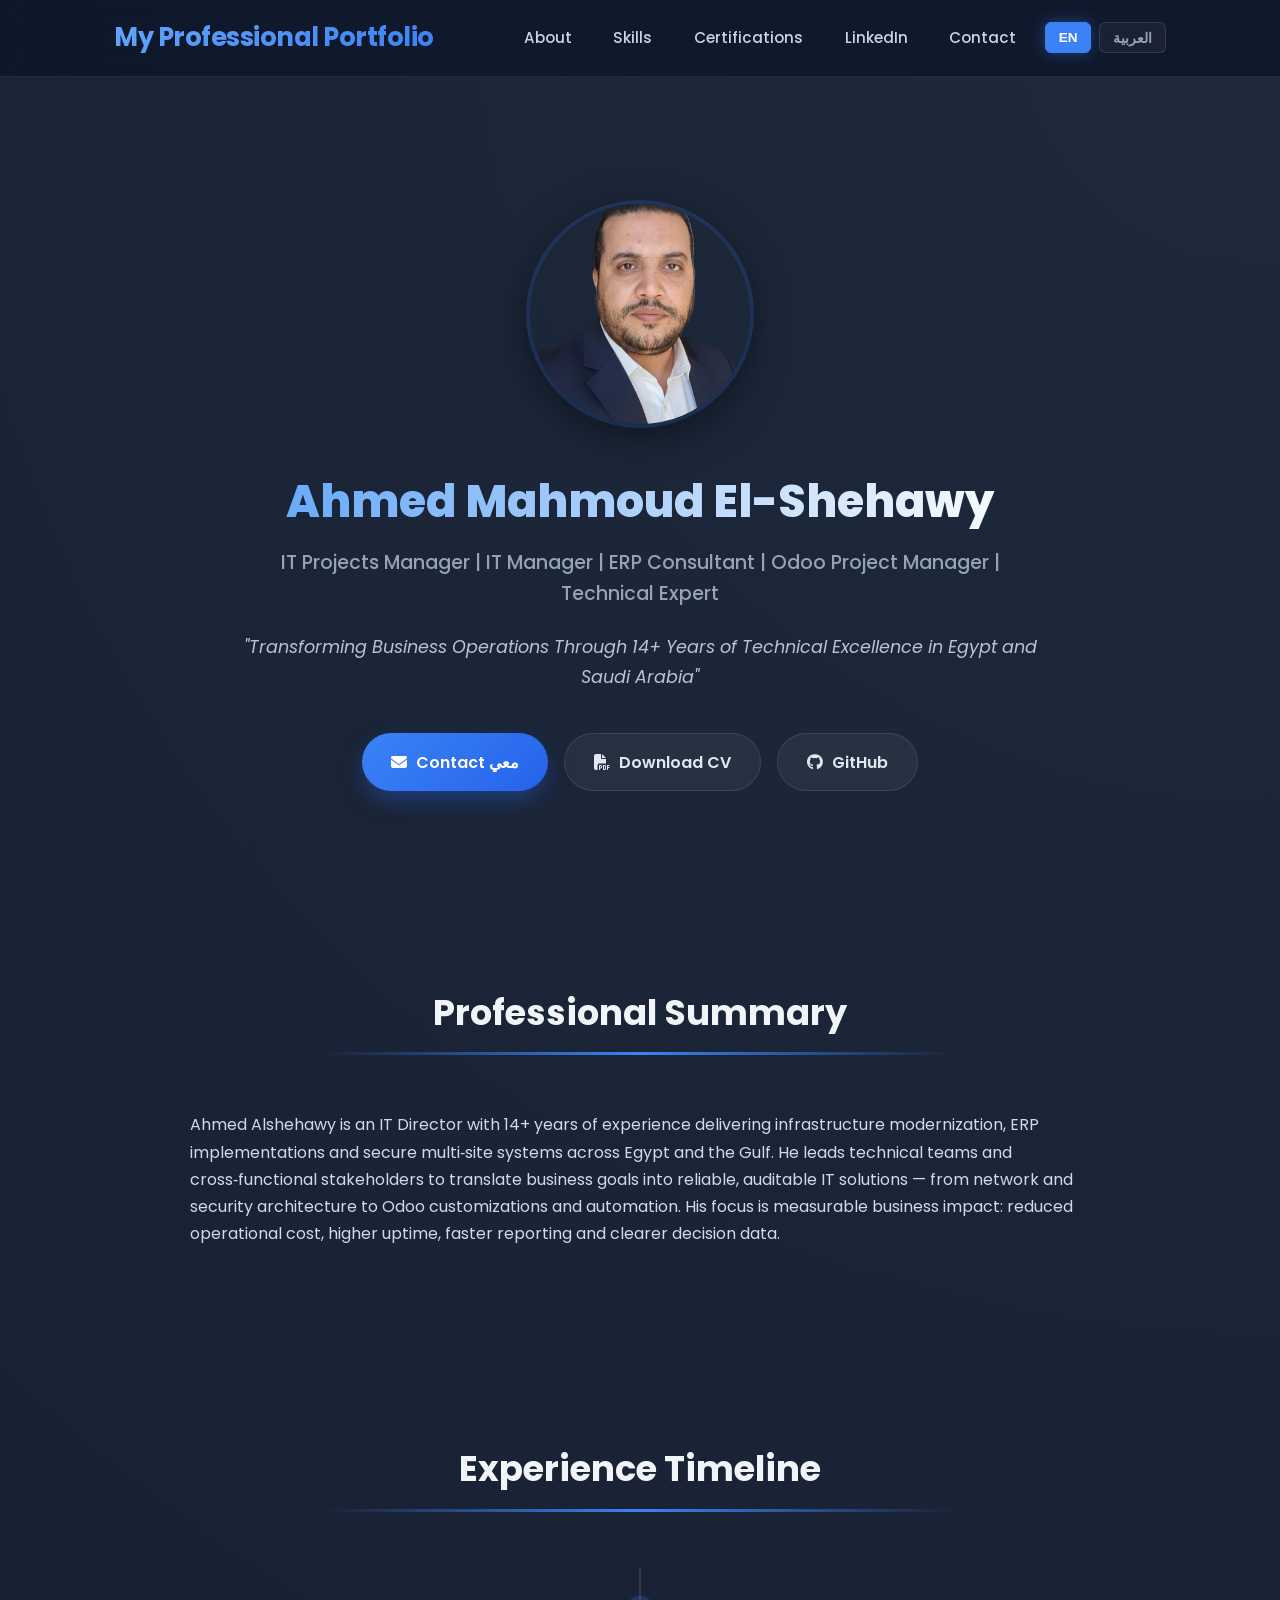
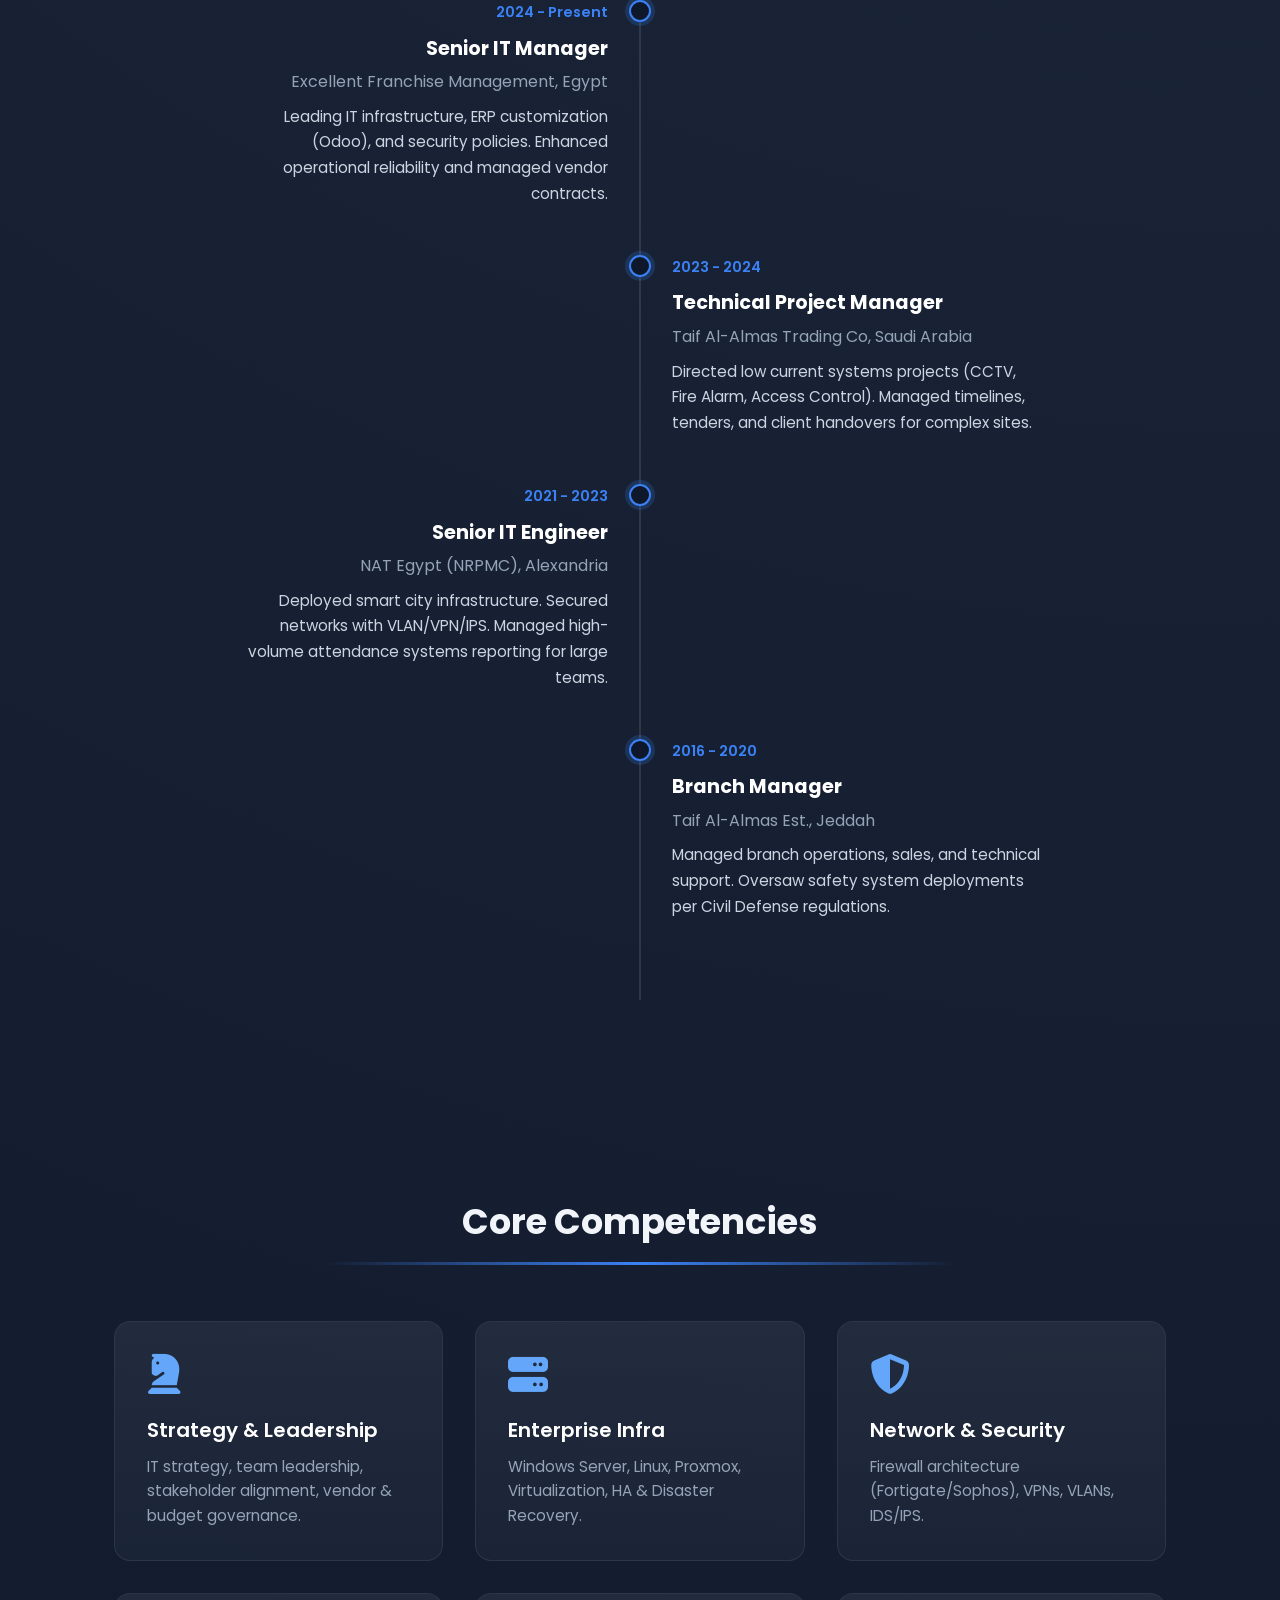
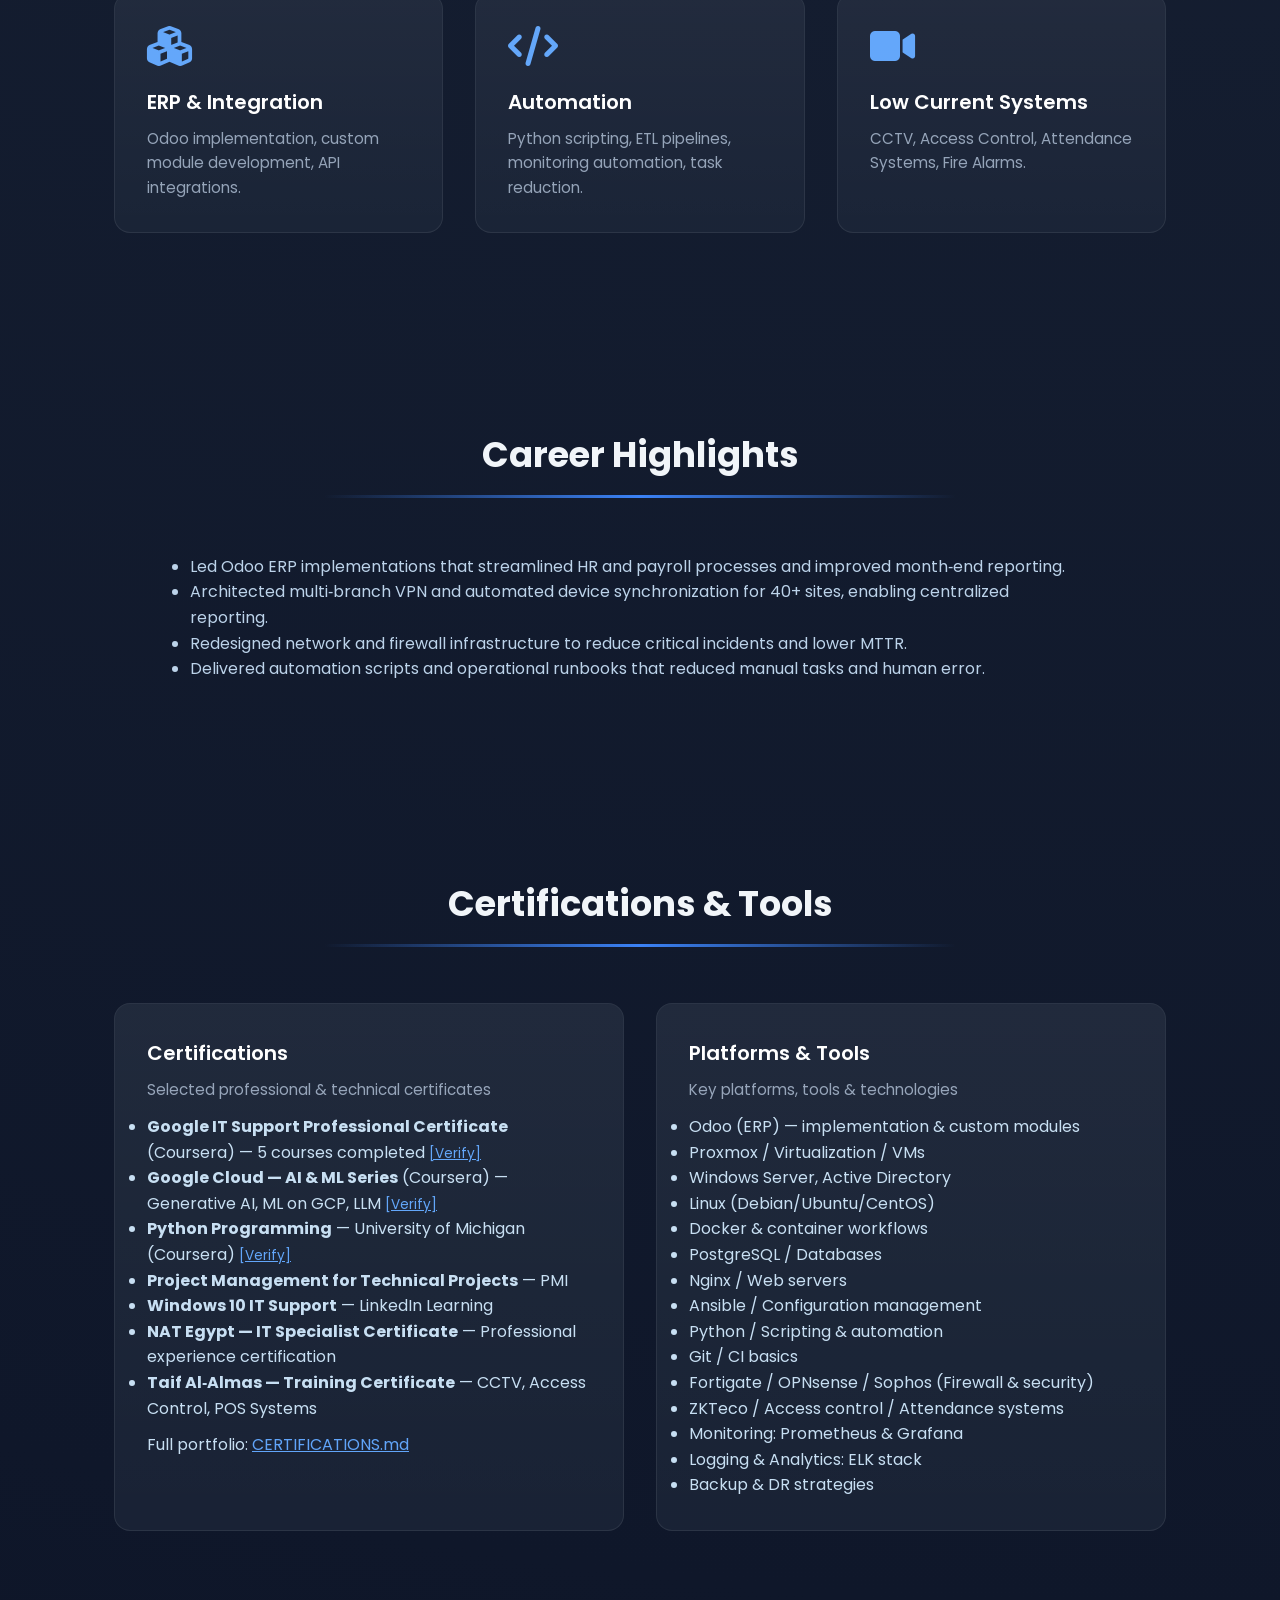
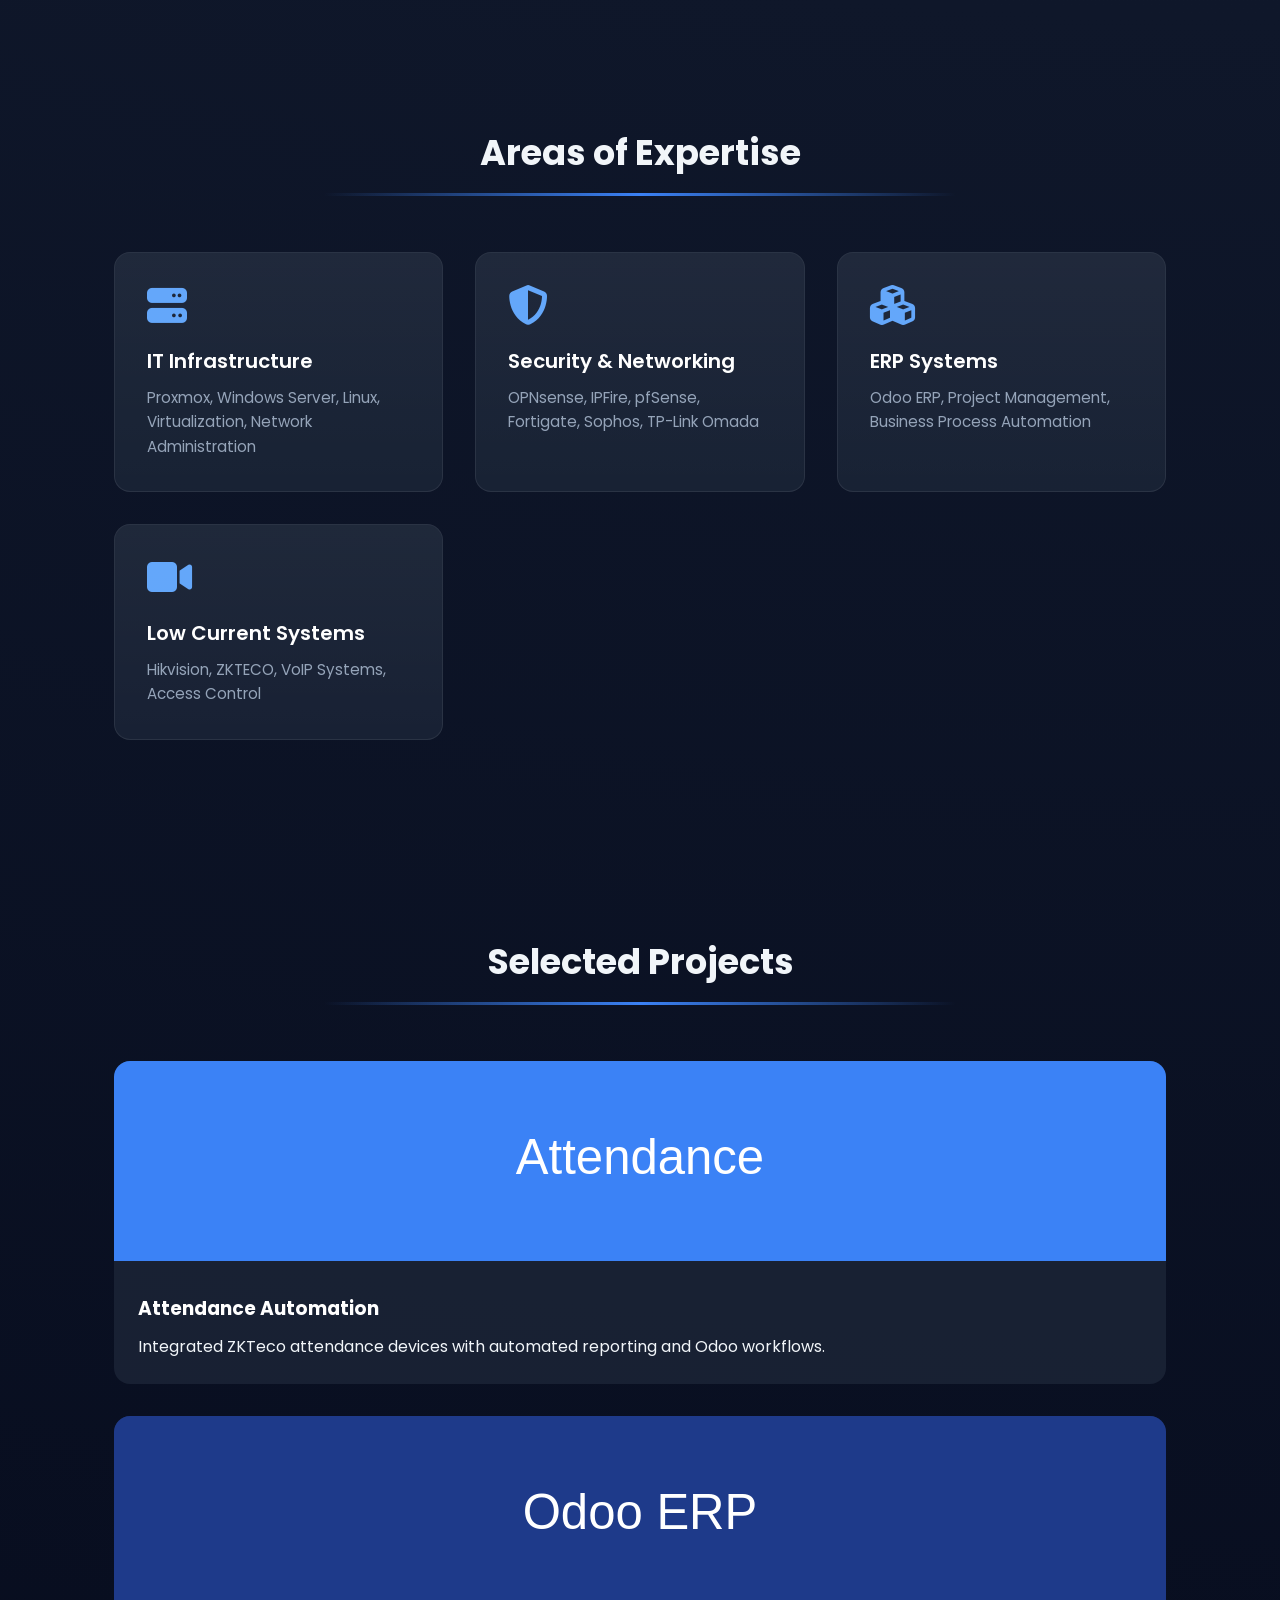
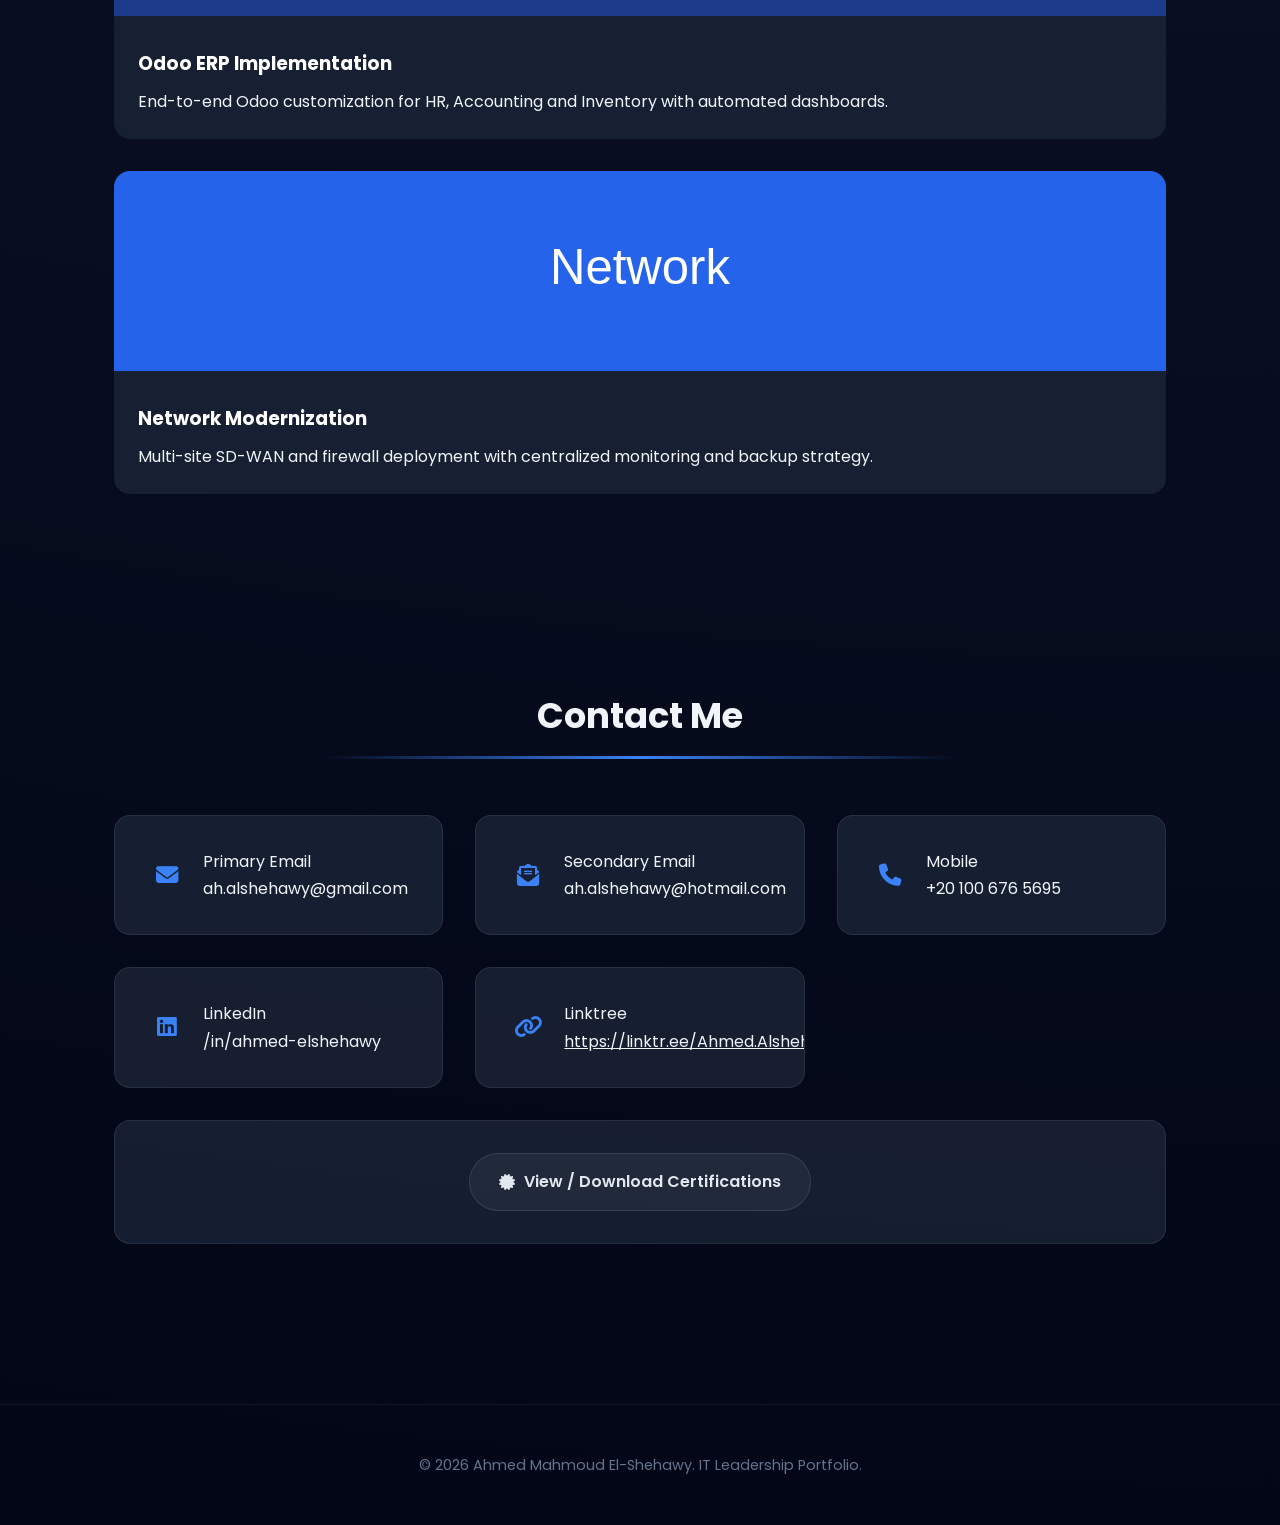
==== commit 4d3e81f7: "Update index.html" ====
--- a/index.html
+++ b/index.html
@@ -896,9 +896,8 @@
             data-text-en="Skills" data-text-ar="المهارات" data-scroll>Skills</a>
           <a href="#certs" class="nav-link" data-target-en="#certs" data-target-ar="#certs-ar"
             data-text-en="Certifications" data-text-ar="الشهادات">Certifications</a>
-          <a href="case-studies/index.html" class="nav-link" data-target-en="case-studies/index.html"
-            data-target-ar="case-studies/index.html" data-text-en="Case Studies" data-text-ar="دراسات حالة">Case
-            Studies</a>
+          <a href="https://www.linkedin.com/in/ahmed-elshehawy-35aa30234" class="nav-link" target="_blank"
+            data-text-en="LinkedIn" data-text-ar="لينكدإن">LinkedIn</a>
           <a href="#contact" class="nav-link" data-target-en="#contact" data-target-ar="#contact-ar"
             data-text-en="Contact" data-text-ar="تواصل">Contact</a>
         </div>
@@ -1053,27 +1052,26 @@
             <h3 class="skill-title">Certifications</h3>
             <p class="skill-desc">Selected professional & technical certificates</p>
             <ul style="margin-top:.75rem;line-height:1.6;color:#c7dff3">
-              <li><strong>Google IT Support Professional Certificate</strong> (Coursera) — Completed (5 courses):
-                Technical Support Fundamentals; The Bits & Bytes of Computer Networking; Operating Systems and You;
-                System Administration & IT Infrastructure Services; IT Security: Defense Against the Digital Dark
-                Arts.
+              <li><strong>Google IT Support Professional Certificate</strong> (Coursera) — 5 courses completed
+                <a href="https://coursera.org/verify/professional-cert/MQWTSLD8T6TW" target="_blank"
+                  style="color:#60a5fa;font-size:0.85rem"> [Verify]</a>
               </li>
-              <li><strong>Google Cloud — AI & ML Series</strong> (Coursera) — Introduction to Generative AI;
-                Introduction to AI and Machine Learning on Google Cloud; Introduction to Large Language Models.</li>
-              <li><strong>Programming for Everybody: Getting Started with Python</strong> — University of Michigan
-                (Coursera).</li>
-              <li><strong>Project Management for Technical Projects</strong> — PMI (Registered Education Provider).
+              <li><strong>Google Cloud — AI & ML Series</strong> (Coursera) — Generative AI, ML on GCP, LLM
+                <a href="https://coursera.org/verify/TFAYCH8JT38Q" target="_blank"
+                  style="color:#60a5fa;font-size:0.85rem"> [Verify]</a>
               </li>
-              <li><strong>Windows 10 for IT Support: Troubleshooting Basics</strong> — LinkedIn Learning.</li>
-              <li><strong>NAT Egypt — IT Specialist Certificate</strong> — Professional experience certification (NAT
-                Egypt).</li>
-              <li><strong>Taif Al‑Almas — Training Completion Certificate</strong> — Technical training in CCTV,
-                access
-                control, POS and attendance systems.</li>
+              <li><strong>Python Programming</strong> — University of Michigan (Coursera)
+                <a href="https://coursera.org/verify/E9BACQ0BZ3L8" target="_blank"
+                  style="color:#60a5fa;font-size:0.85rem"> [Verify]</a>
+              </li>
+              <li><strong>Project Management for Technical Projects</strong> — PMI</li>
+              <li><strong>Windows 10 IT Support</strong> — LinkedIn Learning</li>
+              <li><strong>NAT Egypt — IT Specialist Certificate</strong> — Professional experience certification</li>
+              <li><strong>Taif Al‑Almas — Training Certificate</strong> — CCTV, Access Control, POS Systems</li>
             </ul>
             <p style="margin-top:.6rem;color:#c7dff3">Full portfolio: <a
                 href="https://raw.githubusercontent.com/Ah-Alshehawy/Ahmed-Alshehawy-Portfolio/main/CERTIFICATIONS.md"
-                style="color:#60a5fa">CERTIFICATIONS.md</a></p>
+                target="_blank" style="color:#60a5fa">CERTIFICATIONS.md</a></p>
           </div>
           <div class="skill-card">
             <h3 class="skill-title">Platforms & Tools</h3>
@@ -1592,28 +1590,44 @@
   </script>
   <!-- Simple Side Nav HTML -->
   <nav class="side-nav" id="sideNav">
-    <a href="#about"><i class="fas fa-user"></i></a>
-    <a href="#skills"><i class="fas fa-code"></i></a>
-    <a href="#experience"><i class="fas fa-briefcase"></i></a>
-    <a href="#contact"><i class="fas fa-envelope"></i></a>
+    <a href="#about" data-target-en="#about" data-target-ar="#about-ar"><i class="fas fa-user"></i></a>
+    <a href="#skills" data-target-en="#skills" data-target-ar="#competencies-ar"><i class="fas fa-code"></i></a>
+    <a href="#experience" data-target-en="#experience" data-target-ar="#experience-ar"><i
+        class="fas fa-briefcase"></i></a>
+    <a href="#contact" data-target-en="#contact" data-target-ar="#contact-ar"><i class="fas fa-envelope"></i></a>
   </nav>
 
   <script>
-    // Simple Side Nav Logic
+    // Simple Side Nav Logic with Language Support
     (function () {
       const sideNav = document.getElementById('sideNav');
       const topNav = document.querySelector('.navbar');
-
+      const sideNavLinks = sideNav.querySelectorAll('a');
+
+      // Update side nav links based on language
+      function updateSideNavLinks() {
+        const isArabic = document.documentElement.dir === 'rtl';
+        sideNavLinks.forEach(link => {
+          const target = isArabic ? link.dataset.targetAr : link.dataset.targetEn;
+          if (target) link.href = target;
+        });
+      }
+
+      // Update on language change
+      const observer = new MutationObserver(updateSideNavLinks);
+      observer.observe(document.documentElement, { attributes: true, attributeFilter: ['dir'] });
+
+      // Initial update
+      updateSideNavLinks();
+
+      // Scroll visibility
       window.addEventListener('scroll', () => {
         if (window.scrollY > 150) {
           sideNav.classList.add('show');
           topNav.style.display = 'none';
         } else {
           sideNav.classList.remove('show');
-          topNav.style.display = 'block'; // Ensure flex/block restored
-          // Since original navbar had display:flex via CSS or forced LTR class, 
-          // checking if we simply removing the inline style helps:
-          if (window.scrollY <= 150) topNav.style.display = '';
+          topNav.style.display = '';
         }
       });
     })();
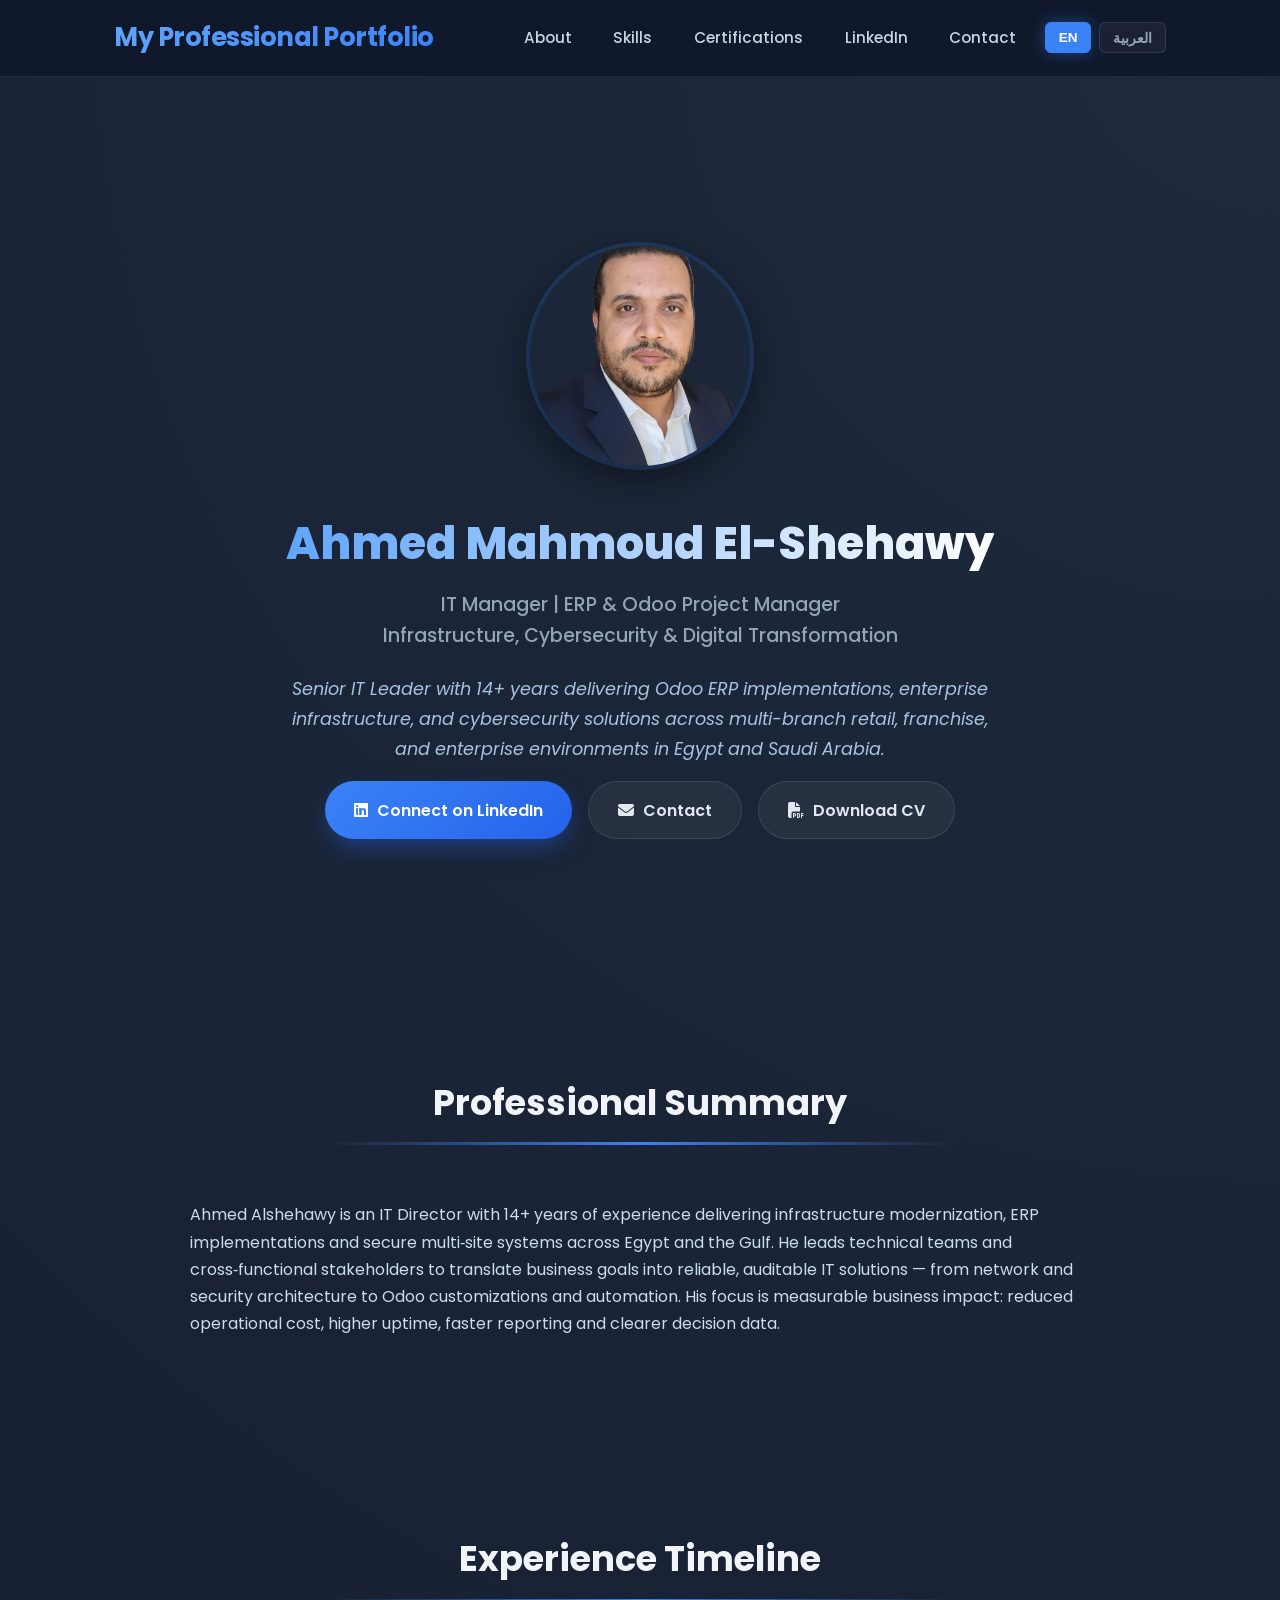
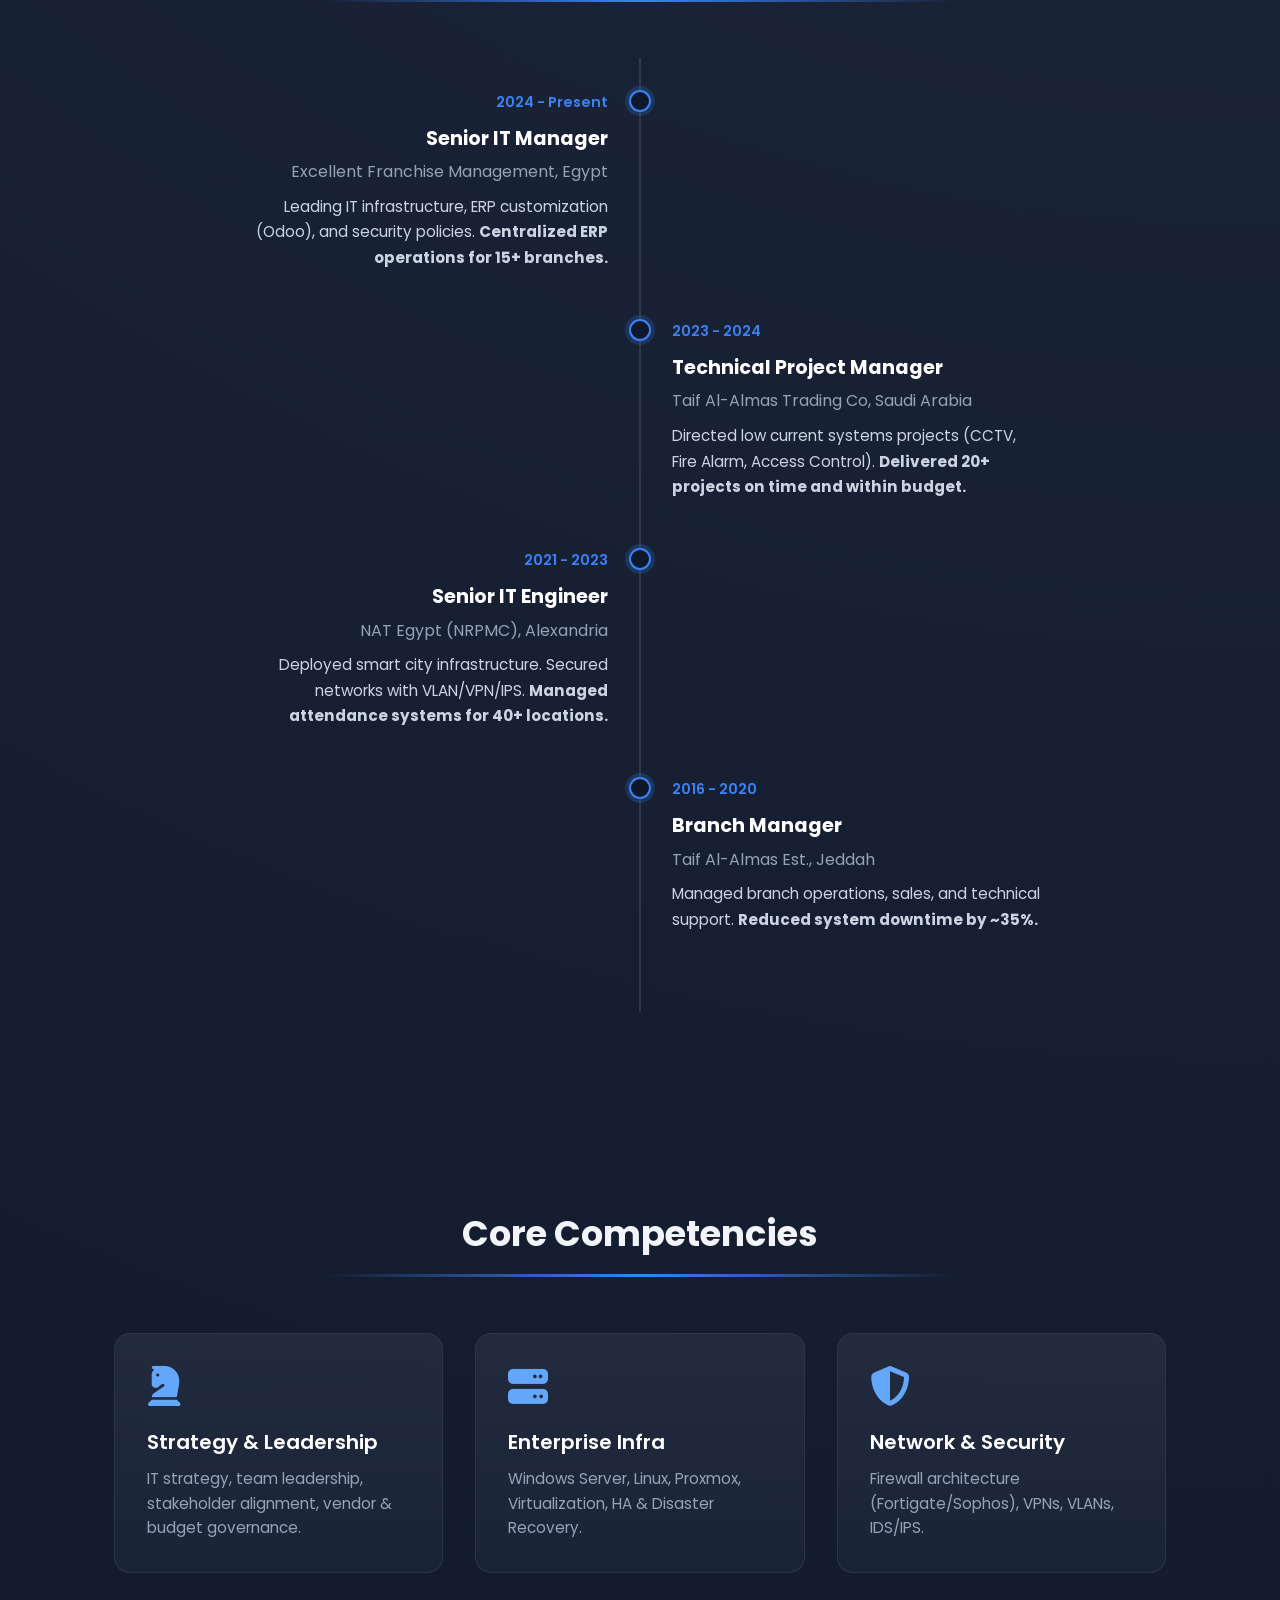
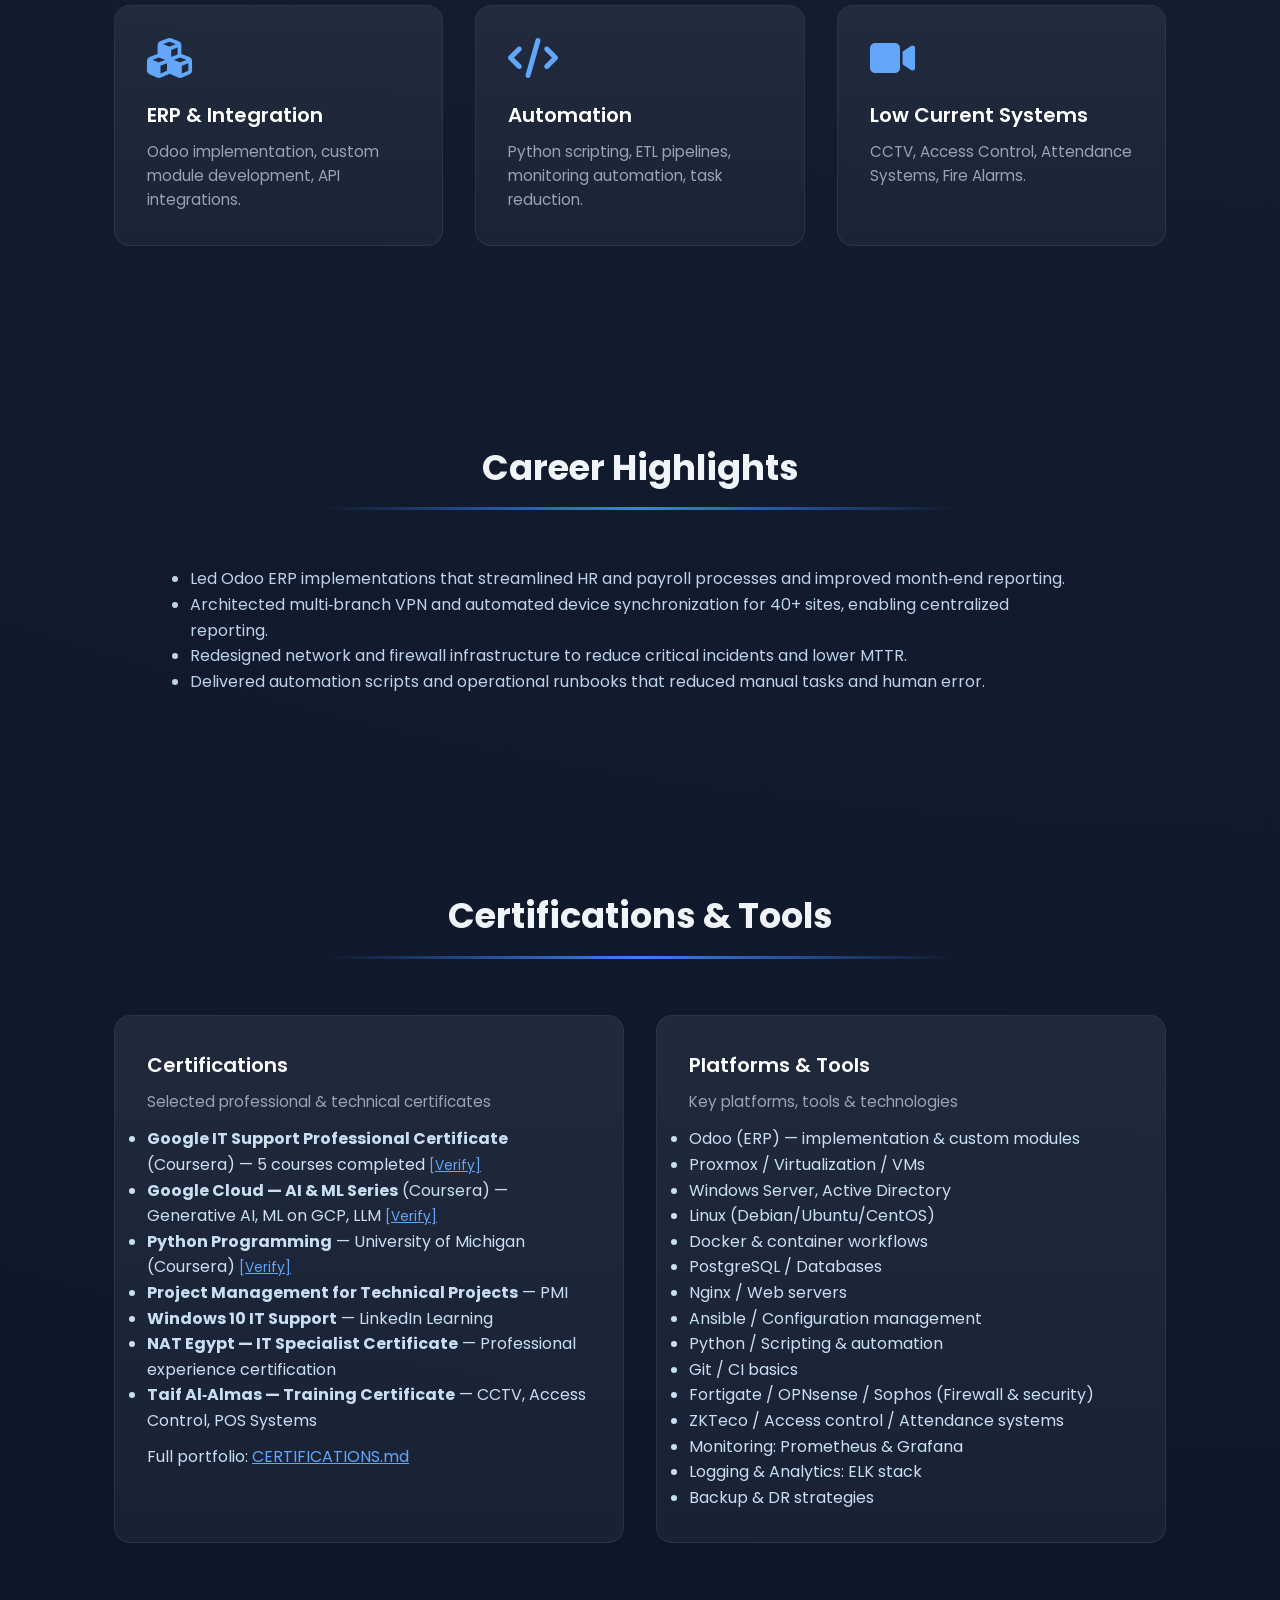
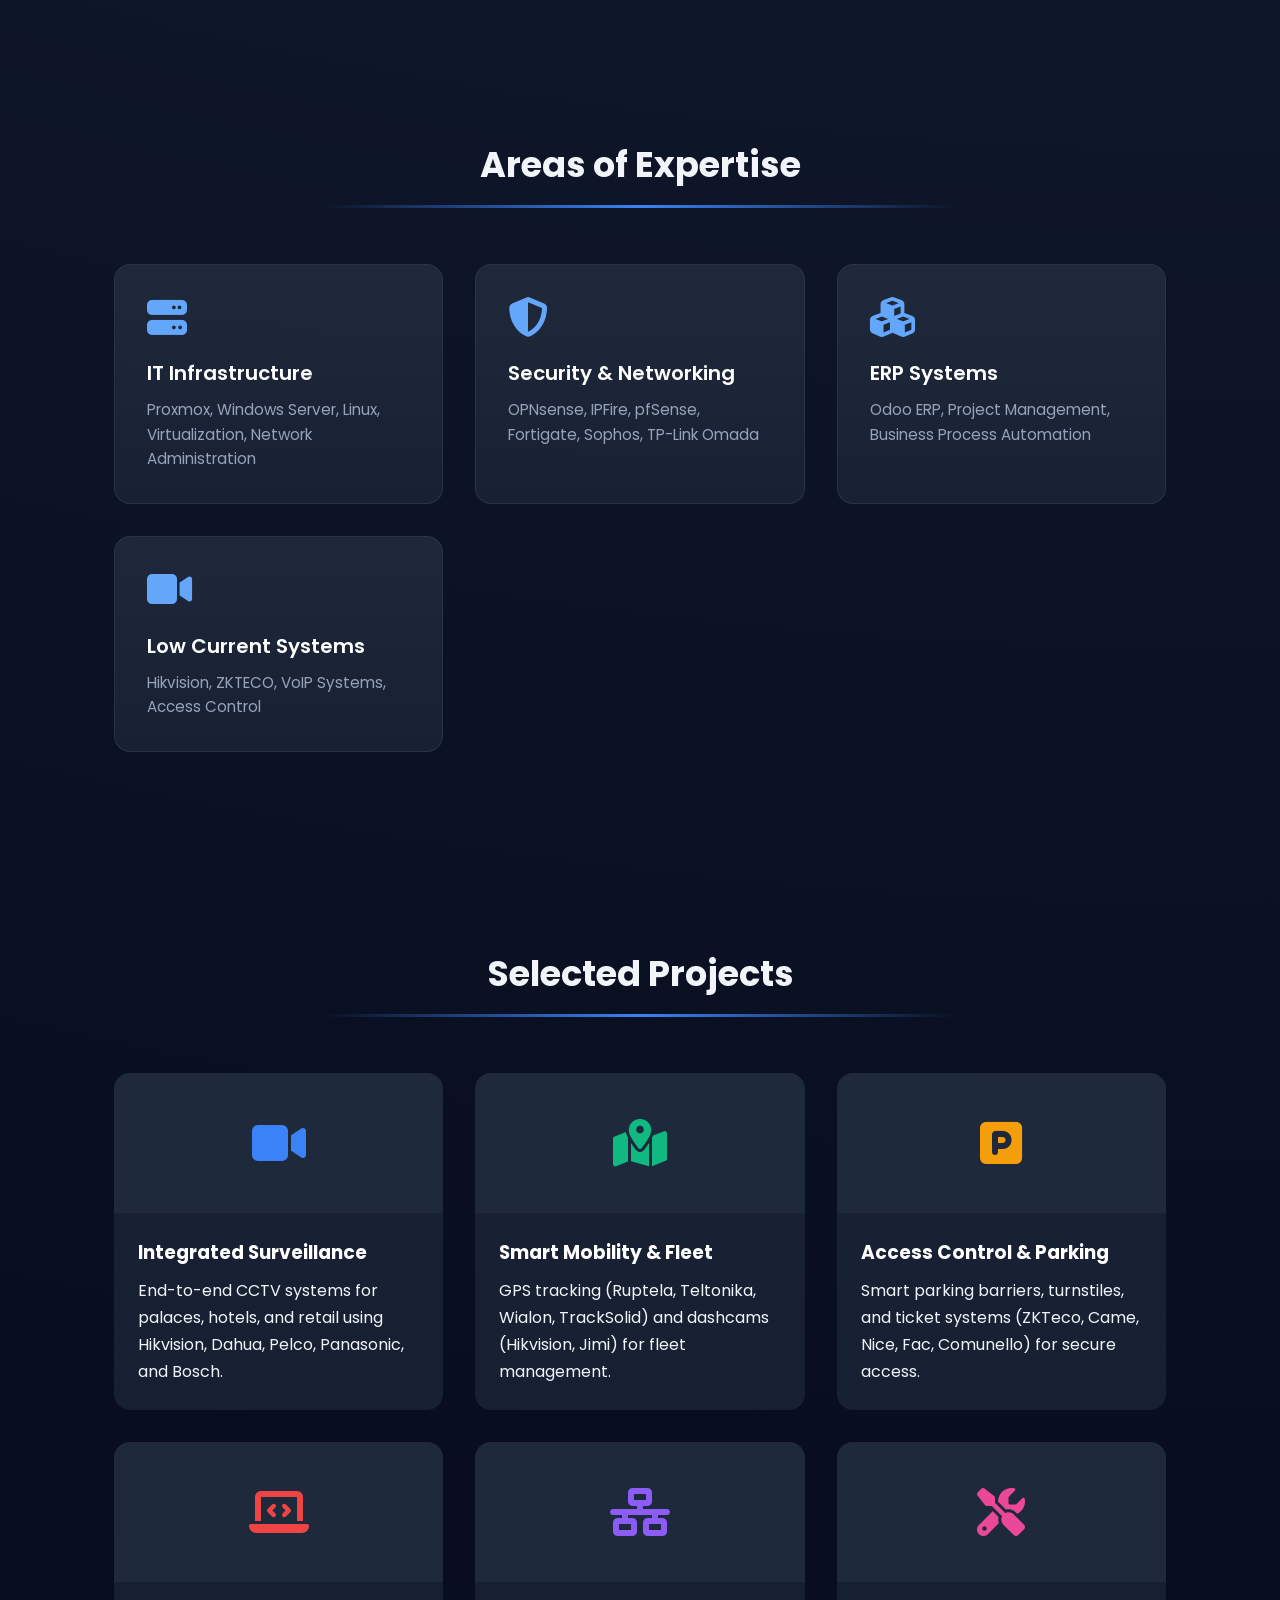
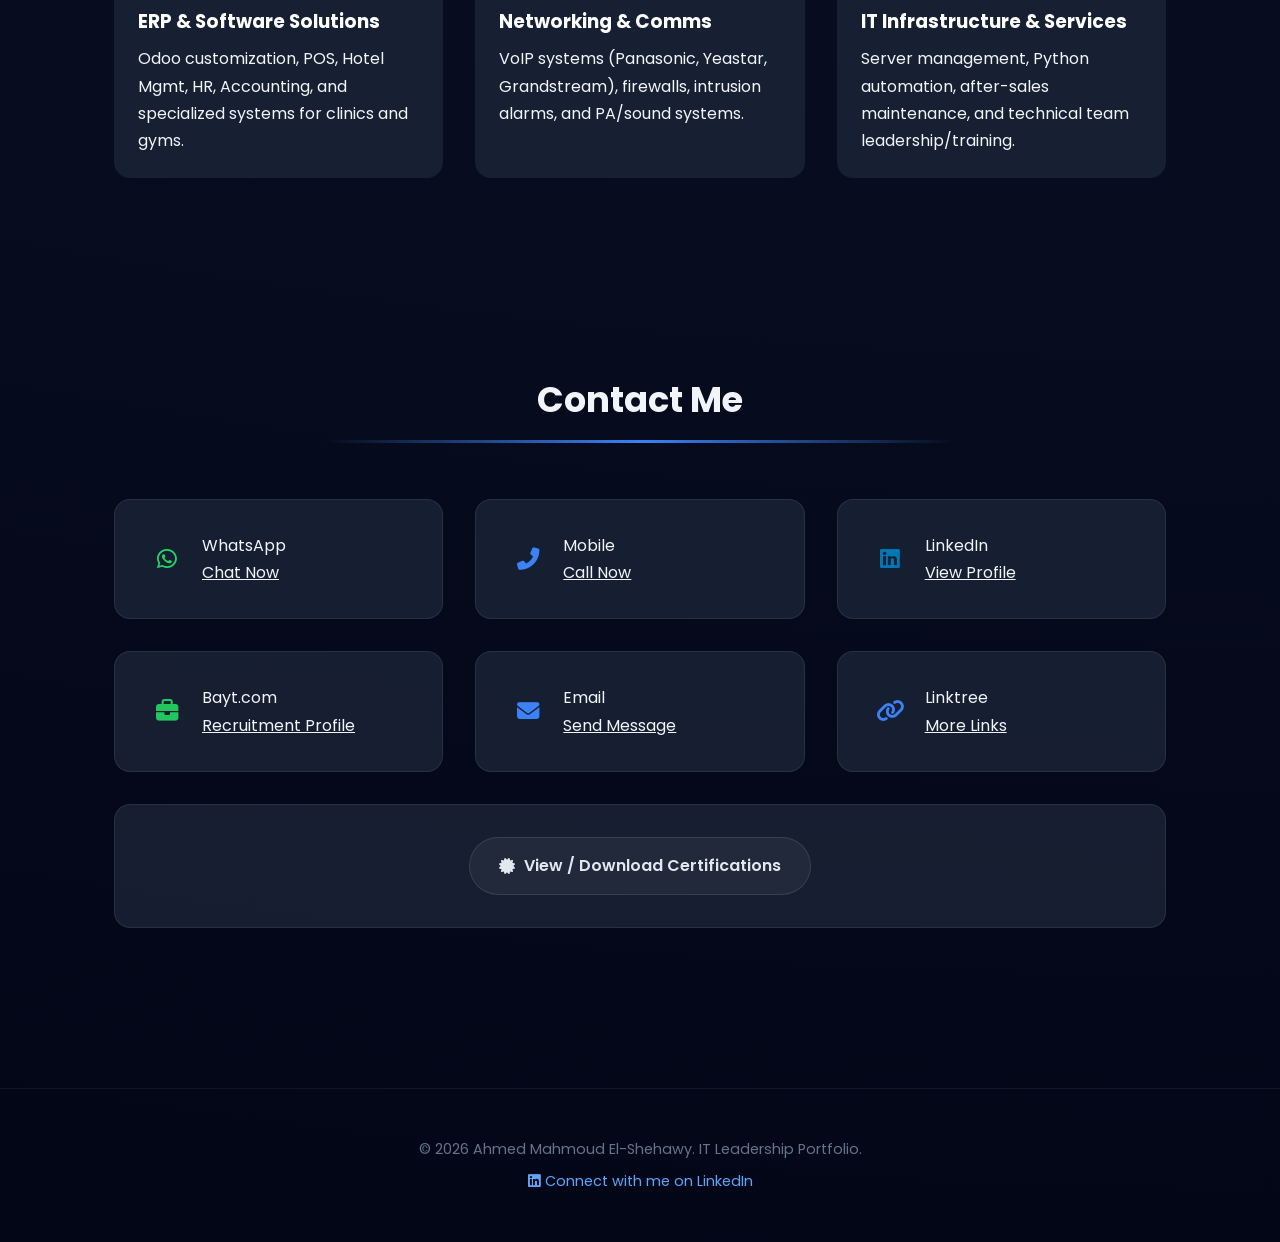
==== commit 875769e0: "Update index.html" ====
--- a/index.html
+++ b/index.html
@@ -168,9 +168,29 @@
       padding: 0 1.5rem;
     }
 
+    /* --- Project Grid Updates --- */
+    .projects-grid {
+      display: grid;
+      grid-template-columns: repeat(auto-fill, minmax(280px, 1fr));
+      gap: 1.5rem;
+    }
+
+    .project-card {
+      /* Ensure consistent height */
+      display: flex;
+      flex-direction: column;
+    }
+
+    .proj-body {
+      flex: 1;
+      display: flex;
+      flex-direction: column;
+    }
+
+    /* Original Styles continue below... */
     /* --- Hero Section --- */
     .hero {
-      min-height: 90vh;
+      min-height: 100vh;
       display: flex;
       align-items: center;
       justify-content: center;
@@ -788,6 +808,27 @@
     }
 
     /* Buttons & Interactions */
+    .btn-interactive {
+      text-decoration: none;
+      color: inherit;
+      cursor: pointer;
+      display: flex;
+      /* Ensure flex layout works on anchor */
+      align-items: center;
+      /* Vertical center */
+      gap: 15px;
+      /* Match original gap */
+      transition: transform 0.2s, background 0.3s;
+    }
+
+    .btn-interactive:hover {
+      transform: translateY(-3px);
+      background: rgba(255, 255, 255, 0.08);
+      /* Slightly lighter on hover */
+      border-color: var(--primary);
+      /* Highlight border */
+    }
+
     html[dir="rtl"] .btn {
       flex-direction: row;
       /* Ensure icon is adjacent correctly */
@@ -919,16 +960,19 @@
             <img src="golden-cup.png" alt="gold cup" class="cup-image" />
           </div>
           <h1 class="main-name">Ahmed Mahmoud El-Shehawy</h1>
-          <p class="job-title">IT Projects Manager | IT Manager | ERP Consultant | Odoo Project Manager | Technical
-            Expert</p>
-          <p class="tagline">"Transforming Business Operations Through 14+ Years of Technical Excellence in Egypt and
-            Saudi Arabia"</p>
+          <p class="job-title">IT Manager | ERP & Odoo Project Manager<br>Infrastructure, Cybersecurity & Digital
+            Transformation</p>
+          <p class="tagline" style="max-width:700px;margin:1rem auto;color:#b8d4f0;line-height:1.7">
+            Senior IT Leader with 14+ years delivering Odoo ERP implementations, enterprise infrastructure, and
+            cybersecurity solutions across multi-branch retail, franchise, and enterprise environments in Egypt and
+            Saudi Arabia.
+          </p>
           <div class="cta-buttons">
-            <a href="#contact" class="btn btn-primary"><i class="fas fa-envelope"></i> Contact معي</a>
+            <a href="https://www.linkedin.com/in/ahmed-elshehawy-35aa30234" class="btn btn-primary" target="_blank"><i
+                class="fab fa-linkedin"></i> Connect on LinkedIn</a>
+            <a href="#contact" class="btn btn-secondary"><i class="fas fa-envelope"></i> Contact</a>
             <a href="CV With Titles.pdf" class="btn btn-secondary" download><i class="fas fa-file-pdf"></i> Download
               CV</a>
-            <a href="https://github.com/Ah-Alshehawy" class="btn btn-secondary"><i class="fab fa-github"></i>
-              GitHub</a>
           </div>
         </div>
       </div>
@@ -959,8 +1003,8 @@
               <span class="timeline-date">2024 - Present</span>
               <h3>Senior IT Manager</h3>
               <h4>Excellent Franchise Management, Egypt</h4>
-              <p>Leading IT infrastructure, ERP customization (Odoo), and security policies. Enhanced operational
-                reliability and managed vendor contracts.</p>
+              <p>Leading IT infrastructure, ERP customization (Odoo), and security policies. <strong>Centralized ERP
+                  operations for 15+ branches.</strong></p>
             </div>
           </div>
           <div class="timeline-item">
@@ -969,8 +1013,8 @@
               <span class="timeline-date">2023 - 2024</span>
               <h3>Technical Project Manager</h3>
               <h4>Taif Al-Almas Trading Co, Saudi Arabia</h4>
-              <p>Directed low current systems projects (CCTV, Fire Alarm, Access Control). Managed timelines, tenders,
-                and client handovers for complex sites.</p>
+              <p>Directed low current systems projects (CCTV, Fire Alarm, Access Control). <strong>Delivered 20+
+                  projects on time and within budget.</strong></p>
             </div>
           </div>
           <div class="timeline-item">
@@ -979,9 +1023,8 @@
               <span class="timeline-date">2021 - 2023</span>
               <h3>Senior IT Engineer</h3>
               <h4>NAT Egypt (NRPMC), Alexandria</h4>
-              <p>Deployed smart city infrastructure. Secured networks with VLAN/VPN/IPS. Managed high-volume
-                attendance
-                systems reporting for large teams.</p>
+              <p>Deployed smart city infrastructure. Secured networks with VLAN/VPN/IPS. <strong>Managed attendance
+                  systems for 40+ locations.</strong></p>
             </div>
           </div>
           <div class="timeline-item">
@@ -990,8 +1033,8 @@
               <span class="timeline-date">2016 - 2020</span>
               <h3>Branch Manager</h3>
               <h4>Taif Al-Almas Est., Jeddah</h4>
-              <p>Managed branch operations, sales, and technical support. Oversaw safety system deployments per Civil
-                Defense regulations.</p>
+              <p>Managed branch operations, sales, and technical support. <strong>Reduced system downtime by
+                  ~35%.</strong></p>
             </div>
           </div>
         </div>
@@ -1127,30 +1170,67 @@
         <h2 class="section-title">Selected Projects</h2>
         <div class="projects-grid">
           <div class="project-card">
-            <img
-              src="data:image/svg+xml;utf8,<svg xmlns='http://www.w3.org/2000/svg' width='600' height='300'><rect width='100%' height='100%' fill='%233b82f6'/><text x='50%' y='50%' dominant-baseline='middle' text-anchor='middle' font-family='Poppins,Arial' font-size='28' fill='white'>Attendance</text></svg>"
-              alt="Attendance Automation" />
+            <div
+              style="height:140px;background:#1e293b;display:flex;align-items:center;justify-content:center;font-size:3rem;color:#3b82f6">
+              <i class="fas fa-video"></i>
+            </div>
             <div class="proj-body">
-              <h3>Attendance Automation</h3>
-              <p>Integrated ZKTeco attendance devices with automated reporting and Odoo workflows.</p>
+              <h3>Integrated Surveillance</h3>
+              <p>End-to-end CCTV systems for palaces, hotels, and retail using Hikvision, Dahua, Pelco, Panasonic, and
+                Bosch.</p>
             </div>
           </div>
           <div class="project-card">
-            <img
-              src="data:image/svg+xml;utf8,<svg xmlns='http://www.w3.org/2000/svg' width='600' height='300'><rect width='100%' height='100%' fill='%231e3a8a'/><text x='50%' y='50%' dominant-baseline='middle' text-anchor='middle' font-family='Poppins,Arial' font-size='28' fill='white'>Odoo ERP</text></svg>"
-              alt="ERP Implementation" />
+            <div
+              style="height:140px;background:#1e293b;display:flex;align-items:center;justify-content:center;font-size:3rem;color:#10b981">
+              <i class="fas fa-map-marked-alt"></i>
+            </div>
             <div class="proj-body">
-              <h3>Odoo ERP Implementation</h3>
-              <p>End-to-end Odoo customization for HR, Accounting and Inventory with automated dashboards.</p>
+              <h3>Smart Mobility & Fleet</h3>
+              <p>GPS tracking (Ruptela, Teltonika, Wialon, TrackSolid) and dashcams (Hikvision, Jimi) for fleet
+                management.</p>
             </div>
           </div>
           <div class="project-card">
-            <img
-              src="data:image/svg+xml;utf8,<svg xmlns='http://www.w3.org/2000/svg' width='600' height='300'><rect width='100%' height='100%' fill='%232563eb'/><text x='50%' y='50%' dominant-baseline='middle' text-anchor='middle' font-family='Poppins,Arial' font-size='28' fill='white'>Network</text></svg>"
-              alt="Network Modernization" />
+            <div
+              style="height:140px;background:#1e293b;display:flex;align-items:center;justify-content:center;font-size:3rem;color:#f59e0b">
+              <i class="fas fa-parking"></i>
+            </div>
             <div class="proj-body">
-              <h3>Network Modernization</h3>
-              <p>Multi-site SD-WAN and firewall deployment with centralized monitoring and backup strategy.</p>
+              <h3>Access Control & Parking</h3>
+              <p>Smart parking barriers, turnstiles, and ticket systems (ZKTeco, Came, Nice, Fac, Comunello) for secure
+                access.</p>
+            </div>
+          </div>
+          <div class="project-card">
+            <div
+              style="height:140px;background:#1e293b;display:flex;align-items:center;justify-content:center;font-size:3rem;color:#ef4444">
+              <i class="fas fa-laptop-code"></i>
+            </div>
+            <div class="proj-body">
+              <h3>ERP & Software Solutions</h3>
+              <p>Odoo customization, POS, Hotel Mgmt, HR, Accounting, and specialized systems for clinics and gyms.</p>
+            </div>
+          </div>
+          <div class="project-card">
+            <div
+              style="height:140px;background:#1e293b;display:flex;align-items:center;justify-content:center;font-size:3rem;color:#8b5cf6">
+              <i class="fas fa-network-wired"></i>
+            </div>
+            <div class="proj-body">
+              <h3>Networking & Comms</h3>
+              <p>VoIP systems (Panasonic, Yeastar, Grandstream), firewalls, intrusion alarms, and PA/sound systems.</p>
+            </div>
+          </div>
+          <div class="project-card">
+            <div
+              style="height:140px;background:#1e293b;display:flex;align-items:center;justify-content:center;font-size:3rem;color:#ec4899">
+              <i class="fas fa-tools"></i>
+            </div>
+            <div class="proj-body">
+              <h3>IT Infrastructure & Services</h3>
+              <p>Server management, Python automation, after-sales maintenance, and technical team leadership/training.
+              </p>
             </div>
           </div>
         </div>
@@ -1162,39 +1242,49 @@
         <div class="contact-section">
           <h2 class="section-title">Contact Me</h2>
           <div class="contact-grid">
-            <div class="contact-item"><i class="fas fa-envelope contact-icon"></i>
+            <a href="https://wa.me/201006765695" target="_blank" class="contact-item btn-interactive">
+              <i class="fab fa-whatsapp contact-icon" style="color:#25d366"></i>
               <div class="contact-info">
-                <div class="contact-label">Primary Email</div>
-                <div class="contact-value email"><a href="mailto:ah.alshehawy@gmail.com"
-                    style="color:inherit;text-decoration:none">ah.alshehawy@gmail.com</a></div>
+                <div class="contact-label">WhatsApp</div>
+                <div class="contact-value" style="text-decoration:underline">Chat Now</div>
               </div>
-            </div>
-            <div class="contact-item"><i class="fas fa-envelope-open-text contact-icon"></i>
-              <div class="contact-info">
-                <div class="contact-label">Secondary Email</div>
-                <div class="contact-value email"><a href="mailto:ah.alshehawy@hotmail.com"
-                    style="color:inherit;text-decoration:none">ah.alshehawy@hotmail.com</a></div>
-              </div>
-            </div>
-            <div class="contact-item"><i class="fas fa-phone contact-icon"></i>
+            </a>
+            <a href="tel:+201006765695" class="contact-item btn-interactive">
+              <i class="fas fa-phone-alt contact-icon"></i>
               <div class="contact-info">
                 <div class="contact-label">Mobile</div>
-                <div class="contact-value">+20 100 676 5695</div>
+                <div class="contact-value" style="text-decoration:underline">Call Now</div>
               </div>
-            </div>
-            <div class="contact-item"><i class="fab fa-linkedin contact-icon"></i>
+            </a>
+            <a href="https://www.linkedin.com/in/ahmed-elshehawy-35aa30234" target="_blank"
+              class="contact-item btn-interactive">
+              <i class="fab fa-linkedin contact-icon" style="color:#0077b5"></i>
               <div class="contact-info">
                 <div class="contact-label">LinkedIn</div>
-                <div class="contact-value">/in/ahmed-elshehawy</div>
+                <div class="contact-value" style="text-decoration:underline">View Profile</div>
               </div>
-            </div>
-            <div class="contact-item"><i class="fas fa-link contact-icon"></i>
+            </a>
+            <a href="https://people.bayt.com/ahmed-alshehawy/" target="_blank" class="contact-item btn-interactive">
+              <i class="fas fa-briefcase contact-icon" style="color:#22c55e"></i>
+              <div class="contact-info">
+                <div class="contact-label">Bayt.com</div>
+                <div class="contact-value" style="text-decoration:underline">Recruitment Profile</div>
+              </div>
+            </a>
+            <a href="mailto:ah.alshehawy@gmail.com" class="contact-item btn-interactive">
+              <i class="fas fa-envelope contact-icon"></i>
+              <div class="contact-info">
+                <div class="contact-label">Email</div>
+                <div class="contact-value" style="text-decoration:underline">Send Message</div>
+              </div>
+            </a>
+            <a href="https://linktr.ee/Ahmed.Alshehawy" target="_blank" class="contact-item btn-interactive">
+              <i class="fas fa-link contact-icon"></i>
               <div class="contact-info">
                 <div class="contact-label">Linktree</div>
-                <div class="contact-value"><a href="https://linktr.ee/Ahmed.Alshehawy" target="_blank" rel="noopener"
-                    style="color:inherit;text-decoration:underline">https://linktr.ee/Ahmed.Alshehawy</a></div>
+                <div class="contact-value" style="text-decoration:underline">More Links</div>
               </div>
-            </div>
+            </a>
             <div class="contact-item download-item" style="grid-column:1 / -1;justify-content:center">
               <a href="My certificates.pdf" class="btn btn-secondary" download
                 style="display:inline-flex;align-items:center"><i class="fas fa-certificate"></i> View / Download
@@ -1207,6 +1297,8 @@
 
     <footer class="footer">
       <p>© 2026 Ahmed Mahmoud El-Shehawy. IT Leadership Portfolio.</p>
+      <p style="margin-top:0.5rem"><a href="https://www.linkedin.com/in/ahmed-elshehawy-35aa30234" target="_blank"
+          style="color:#60a5fa;text-decoration:none"><i class="fab fa-linkedin"></i> Connect with me on LinkedIn</a></p>
     </footer>
   </div>
 
@@ -1220,16 +1312,18 @@
             <img src="golden-cup.png" alt="كأس ذهبي" class="cup-image" />
           </div>
           <h1 class="main-name">أحمد محمود الشهاوي</h1>
-          <p class="job-title">مدير مشاريع تكنولوجيا المعلومات | مدير تكنولوجيا المعلومات | مستشار ERP | مدير مشروعات
-            Odoo | خبير تقني</p>
-          <p class="tagline">"تحويل العمليات التجارية من خلال أكثر من 14 سنة من التميز الفني في مصر والمملكة العربية
-            السعودية"</p>
+          <p class="job-title">مدير تكنولوجيا المعلومات | مدير مشاريع ERP & Odoo<br>البنية التحتية، الأمن السيبراني
+            والتحول الرقمي</p>
+          <p class="tagline" style="max-width:700px;margin:1rem auto;color:#b8d4f0;line-height:1.9">
+            قائد تكنولوجيا معلومات متمرس بخبرة 14+ سنة في تنفيذ أنظمة Odoo ERP والبنية التحتية للمؤسسات وحلول الأمن
+            السيبراني عبر بيئات متعددة الفروع والتجزئة والامتيازات في مصر والسعودية.
+          </p>
           <div class="cta-buttons">
-            <a href="#contact-ar" class="btn btn-primary"><i class="fas fa-envelope"></i> تواصل</a>
+            <a href="https://www.linkedin.com/in/ahmed-elshehawy-35aa30234" class="btn btn-primary" target="_blank"><i
+                class="fab fa-linkedin"></i> تواصل على LinkedIn</a>
+            <a href="#contact-ar" class="btn btn-secondary"><i class="fas fa-envelope"></i> تواصل</a>
             <a href="السيرة الذاتية الشاملة.pdf" class="btn btn-secondary" download><i class="fas fa-file-pdf"></i>
               تحميل السيرة الذاتية</a>
-            <a href="https://github.com/Ah-Alshehawy" class="btn btn-secondary"><i class="fab fa-github"></i>
-              GitHub</a>
           </div>
         </div>
       </div>
@@ -1256,8 +1350,8 @@
               <span class="timeline-date">2024 - الحالي</span>
               <h3>مدير تكنولوجيا المعلومات</h3>
               <h4>إكسيلنت لادارة الامتيازات التجاريه , مصر</h4>
-              <p>قيادة البنية التحتية، تخصيص Odoo ERP، وسياسات الأمن. تحسين الموثوقية التشغيلية وإدارة عقود الموردين.
-              </p>
+              <p>قيادة البنية التحتية، تخصيص Odoo ERP، وسياسات الأمن. <strong>مركزية عمليات ERP لأكثر من 15
+                  فرعاً.</strong></p>
             </div>
           </div>
           <div class="timeline-item">
@@ -1266,8 +1360,8 @@
               <span class="timeline-date">2023 - 2024</span>
               <h3>مدير مشاريع تقنية</h3>
               <h4>شركة طيف الألماس التجارية، السعودية</h4>
-              <p>إدارة مشاريع الأنظمة الأمنية (كاميرات، حريق، دخول ذكي). إدارة الجداول الزمنية والعطاءات وتسليم
-                المشاريع.</p>
+              <p>إدارة مشاريع الأنظمة الأمنية (كاميرات، حريق، دخول ذكي). <strong>تسليم أكثر من 20 مشروعاً في الوقت
+                  المحدد وضمن الميزانية.</strong></p>
             </div>
           </div>
           <div class="timeline-item">
@@ -1276,7 +1370,8 @@
               <span class="timeline-date">2021 - 2023</span>
               <h3>مهندس تكنولوجيا معلومات أول</h3>
               <h4>الشركة الوطنية للمقاولات والتوريدات (NAT)، الإسكندرية</h4>
-              <p>نشر بنية المدن الذكية، تأمين الشبكات، وإدارة أنظمة الحضور لأعداد كبيرة من الموظفين.</p>
+              <p>نشر بنية المدن الذكية، تأمين الشبكات، وإدارة أنظمة الحضور. <strong>إدارة أنظمة الحضور لأكثر من 40
+                  موقعاً.</strong></p>
             </div>
           </div>
           <div class="timeline-item">
@@ -1285,7 +1380,8 @@
               <span class="timeline-date">2016 - 2020</span>
               <h3>مدير فرع</h3>
               <h4>مؤسسة طيف الألماس، جدة</h4>
-              <p>إدارة عمليات الفرع والمبيعات والدعم الفني. الإشراف على مشاريع السلامة وفق لوائح الدفاع المدني.</p>
+              <p>إدارة عمليات الفرع والمبيعات والدعم الفني. <strong>تقليل فترات توقف النظام بنسبة 35% تقريباً.</strong>
+              </p>
             </div>
           </div>
         </div>
@@ -1344,23 +1440,27 @@
             <h3 class="skill-title">الشهادات</h3>
             <p class="skill-desc">الشهادات المهنية والتقنية المختارة</p>
             <ul style="margin-top:.75rem;line-height:1.6;color:#c7dff3;direction:rtl">
-              <li><strong>شهادة دعم تكنولوجيا المعلومات من Google</strong> (Coursera) — مكتملة (5 دورات): أساسيات
-                الدعم
-                الفني؛ الشبكات؛ نظم التشغيل؛ إدارة الأنظمة وخدمات البنية التحتية؛ أمن المعلومات (الدفاع ضد الهجمات
-                الرقمية).</li>
-              <li><strong>مساقات Google Cloud في الذكاء الاصطناعي وتعلم الآلة</strong> (Coursera) — مقدمة في الذكاء
-                التوليدي؛ مقدمة في AI وML على Google Cloud؛ مقدمة في نماذج اللغة الكبيرة.</li>
-              <li><strong>Programming for Everybody: Getting Started with Python</strong> — جامعة ميتشجان (Coursera).
+              <li><strong>شهادة دعم تكنولوجيا المعلومات من Google</strong> (Coursera) — 5 دورات مكتملة
+                <a href="https://coursera.org/verify/professional-cert/MQWTSLD8T6TW" target="_blank"
+                  style="color:#60a5fa;font-size:0.85rem"> [تحقق]</a>
+              </li>
+              <li><strong>مساقات Google Cloud في الذكاء الاصطناعي وتعلم الآلة</strong> (Coursera) — ذكاء اصطناعي توليدي،
+                تعلم الآلة
+                <a href="https://coursera.org/verify/TFAYCH8JT38Q" target="_blank"
+                  style="color:#60a5fa;font-size:0.85rem"> [تحقق]</a>
+              </li>
+              <li><strong>برمجة Python</strong> — جامعة ميتشجان (Coursera)
+                <a href="https://coursera.org/verify/E9BACQ0BZ3L8" target="_blank"
+                  style="color:#60a5fa;font-size:0.85rem"> [تحقق]</a>
               </li>
               <li><strong>إدارة المشاريع للمشروعات التقنية</strong> — دورات معتمدة من PMI.</li>
-              <li><strong>Windows 10 for IT Support: Troubleshooting Basics</strong> — LinkedIn Learning.</li>
+              <li><strong>Windows 10 للدعم الفني</strong> — LinkedIn Learning.</li>
               <li><strong>شهادة أخصائي تكنولوجيا المعلومات — NAT Egypt</strong> — شهادة خبرة مهنية.</li>
-              <li><strong>شهادة إتمام تدريب — Taif Al‑Almas</strong> — تدريب تقني في أنظمة المراقبة، التحكم في الوصول،
-                نقاط البيع وأنظمة الحضور.</li>
+              <li><strong>شهادة إتمام تدريب — طيف الألماس</strong> — أنظمة المراقبة، التحكم في الوصول، نقاط البيع.</li>
             </ul>
             <p style="margin-top:.6rem;color:#c7dff3;direction:rtl">عرض المحفظة الكاملة: <a
                 href="https://raw.githubusercontent.com/Ah-Alshehawy/Ahmed-Alshehawy-Portfolio/main/CERTIFICATIONS.md"
-                style="color:#60a5fa">CERTIFICATIONS.md</a></p>
+                target="_blank" style="color:#60a5fa">CERTIFICATIONS.md</a></p>
           </div>
           <div class="skill-card">
             <h3 class="skill-title">الأدوات والمنصات</h3>
@@ -1389,33 +1489,66 @@
 
     <section id="projects-ar" class="section revealable">
       <div class="container">
-        <h2 class="section-title">مشاريع مختارة</h2>
+        <h2 class="section-title">مشاريع وحلول متكاملة</h2>
         <div class="projects-grid" style="direction:rtl">
           <div class="project-card">
-            <img
-              src="data:image/svg+xml;utf8,<svg xmlns='http://www.w3.org/2000/svg' width='600' height='300'><rect width='100%' height='100%' fill='%233b82f6'/><text x='50%' y='50%' dominant-baseline='middle' text-anchor='middle' font-family='Poppins,Arial' font-size='28' fill='white'>الحضور</text></svg>"
-              alt="أتمتة الحضور" />
+            <div
+              style="height:140px;background:#1e293b;display:flex;align-items:center;justify-content:center;font-size:3rem;color:#3b82f6">
+              <i class="fas fa-video"></i>
+            </div>
             <div class="proj-body">
-              <h3>أتمتة الحضور</h3>
-              <p>دمج أجهزة ZKTeco مع تقارير آلية وربطها بـ Odoo.</p>
+              <h3>أنظمة المراقبة المتكاملة</h3>
+              <p>أنظمة CCTV للفنادق، القصور، والمحال التجارية باستخدام Hikvision, Dahua, Pelco, Panasonic, Bosch.</p>
             </div>
           </div>
           <div class="project-card">
-            <img
-              src="data:image/svg+xml;utf8,<svg xmlns='http://www.w3.org/2000/svg' width='600' height='300'><rect width='100%' height='100%' fill='%231e3a8a'/><text x='50%' y='50%' dominant-baseline='middle' text-anchor='middle' font-family='Poppins,Arial' font-size='28' fill='white'>Odoo</text></svg>"
-              alt="تنفيذ Odoo" />
+            <div
+              style="height:140px;background:#1e293b;display:flex;align-items:center;justify-content:center;font-size:3rem;color:#10b981">
+              <i class="fas fa-map-marked-alt"></i>
+            </div>
             <div class="proj-body">
-              <h3>تنفيذ Odoo</h3>
-              <p>نشر Odoo لإدارة الموارد البشرية، الرواتب والمخزون مع تخصيصات خفيفة.</p>
+              <h3>إدارة الأسطول وتتبع المركبات</h3>
+              <p>أنظمة GPS (Ruptela, Teltonika, Wialon, TrackSolid) وكاميرات المركبات (Dashcams) لإدارة ذكية.</p>
             </div>
           </div>
           <div class="project-card">
-            <img
-              src="data:image/svg+xml;utf8,<svg xmlns='http://www.w3.org/2000/svg' width='600' height='300'><rect width='100%' height='100%' fill='%232563eb'/><text x='50%' y='50%' dominant-baseline='middle' text-anchor='middle' font-family='Poppins,Arial' font-size='28' fill='white'>الشبكات</text></svg>"
-              alt="تحديث الشبكة" />
+            <div
+              style="height:140px;background:#1e293b;display:flex;align-items:center;justify-content:center;font-size:3rem;color:#f59e0b">
+              <i class="fas fa-parking"></i>
+            </div>
             <div class="proj-body">
-              <h3>تحديث الشبكة</h3>
-              <p>نشر SD‑WAN وجدران نارية مركزية ومراقبة لزيادة الاستقرار والأمن.</p>
+              <h3>المواقف الذكية والتحكم بالدخول</h3>
+              <p>بوابات، حواجز مواقف، تذاكر إلكترونية، وTurnstiles (ZKTeco, Came, Nice, Fac, Comunello).</p>
+            </div>
+          </div>
+          <div class="project-card">
+            <div
+              style="height:140px;background:#1e293b;display:flex;align-items:center;justify-content:center;font-size:3rem;color:#ef4444">
+              <i class="fas fa-laptop-code"></i>
+            </div>
+            <div class="proj-body">
+              <h3>حلول البرمجيات والأعمال</h3>
+              <p>تخصيص Odoo، أنظمة محاسبية، إدارة فنادق، موارد بشرية، نوادي، مستشفيات، وأنظمة نقاط البيع (POS).</p>
+            </div>
+          </div>
+          <div class="project-card">
+            <div
+              style="height:140px;background:#1e293b;display:flex;align-items:center;justify-content:center;font-size:3rem;color:#8b5cf6">
+              <i class="fas fa-network-wired"></i>
+            </div>
+            <div class="proj-body">
+              <h3>الشبكات والاتصالات</h3>
+              <p>سنترالات VoIP (Panasonic, Yeastar, Grandstream)، جدران نارية، إنذار حريق وسرقة، وأنظمة صوتية.</p>
+            </div>
+          </div>
+          <div class="project-card">
+            <div
+              style="height:140px;background:#1e293b;display:flex;align-items:center;justify-content:center;font-size:3rem;color:#ec4899">
+              <i class="fas fa-tools"></i>
+            </div>
+            <div class="proj-body">
+              <h3>خدمات البنية التحتية والقيادة</h3>
+              <p>إدارة خوادم، أتمتة بسيطة (Python)، صيانة وخدمات مابعد البيع، وتدريب وتطوير الفرق التقنية.</p>
             </div>
           </div>
         </div>
@@ -1427,46 +1560,58 @@
         <div class="contact-section" style="direction:rtl">
           <h2 class="section-title">تواصل معي</h2>
           <div class="contact-grid">
-            <div class="contact-item"><i class="fas fa-envelope contact-icon"></i>
+            <a href="https://wa.me/201006765695" target="_blank" class="contact-item btn-interactive">
+              <i class="fab fa-whatsapp contact-icon" style="color:#25d366"></i>
               <div class="contact-info">
-                <div class="contact-label">البريد الإلكتروني الرئيسي</div>
-                <div class="contact-value email"><a href="mailto:ah.alshehawy@gmail.com"
-                    style="color:inherit;text-decoration:none">ah.alshehawy@gmail.com</a></div>
+                <div class="contact-label">واتساب</div>
+                <div class="contact-value" style="text-decoration:underline">راسلني الآن</div>
               </div>
-            </div>
-            <div class="contact-item"><i class="fas fa-envelope-open-text contact-icon"></i>
-              <div class="contact-info">
-                <div class="contact-label">البريد الإلكتروني الثانوي</div>
-                <div class="contact-value email"><a href="mailto:ah.alshehawy@hotmail.com"
-                    style="color:inherit;text-decoration:none">ah.alshehawy@hotmail.com</a></div>
-              </div>
-            </div>
-            <div class="contact-item"><i class="fas fa-phone contact-icon"></i>
+            </a>
+            <a href="tel:+201006765695" class="contact-item btn-interactive">
+              <i class="fas fa-phone-alt contact-icon"></i>
               <div class="contact-info">
                 <div class="contact-label">الجوال</div>
-                <div class="contact-value">+20 100 676 5695</div>
+                <div class="contact-value" style="text-decoration:underline">اتصل الآن</div>
               </div>
-            </div>
-            <div class="contact-item"><i class="fab fa-linkedin contact-icon"></i>
+            </a>
+            <a href="https://www.linkedin.com/in/ahmed-elshehawy-35aa30234" target="_blank"
+              class="contact-item btn-interactive">
+              <i class="fab fa-linkedin contact-icon" style="color:#0077b5"></i>
               <div class="contact-info">
                 <div class="contact-label">لينكدإن</div>
-                <div class="contact-value">/in/ahmed-elshehawy</div>
+                <div class="contact-value" style="text-decoration:underline">عرض الملف</div>
               </div>
-            </div>
-            <div class="contact-item"><i class="fas fa-link contact-icon"></i>
+            </a>
+            <a href="https://people.bayt.com/ahmed-alshehawy/" target="_blank" class="contact-item btn-interactive">
+              <i class="fas fa-briefcase contact-icon" style="color:#22c55e"></i>
+              <div class="contact-info">
+                <div class="contact-label">بيت.كوم</div>
+                <div class="contact-value" style="text-decoration:underline">ملف التوظيف</div>
+              </div>
+            </a>
+            <a href="mailto:ah.alshehawy@gmail.com" class="contact-item btn-interactive">
+              <i class="fas fa-envelope contact-icon"></i>
+              <div class="contact-info">
+                <div class="contact-label">البريد الإلكتروني</div>
+                <div class="contact-value" style="text-decoration:underline">أرسل رسالة</div>
+              </div>
+            </a>
+            <a href="https://linktr.ee/Ahmed.Alshehawy" target="_blank" class="contact-item btn-interactive">
+              <i class="fas fa-link contact-icon"></i>
               <div class="contact-info">
                 <div class="contact-label">لينك تري</div>
-                <div class="contact-value"><a href="https://linktr.ee/Ahmed.Alshehawy" target="_blank" rel="noopener"
-                    style="color:inherit;text-decoration:underline">https://linktr.ee/Ahmed.Alshehawy</a></div>
+                <div class="contact-value" style="text-decoration:underline">روابط أخرى</div>
               </div>
-            </div>
+            </a>
           </div>
         </div>
       </div>
     </section>
 
-    <footer class="footer" style="direction:rtl">
+    <footer class="footer">
       <p>© 2026 أحمد محمود الشهاوي. ملف قيادي في تقنية المعلومات.</p>
+      <p style="margin-top:0.5rem"><a href="https://www.linkedin.com/in/ahmed-elshehawy-35aa30234" target="_blank"
+          style="color:#60a5fa;text-decoration:none"><i class="fab fa-linkedin"></i> تواصل معي على LinkedIn</a></p>
     </footer>
   </div>
 
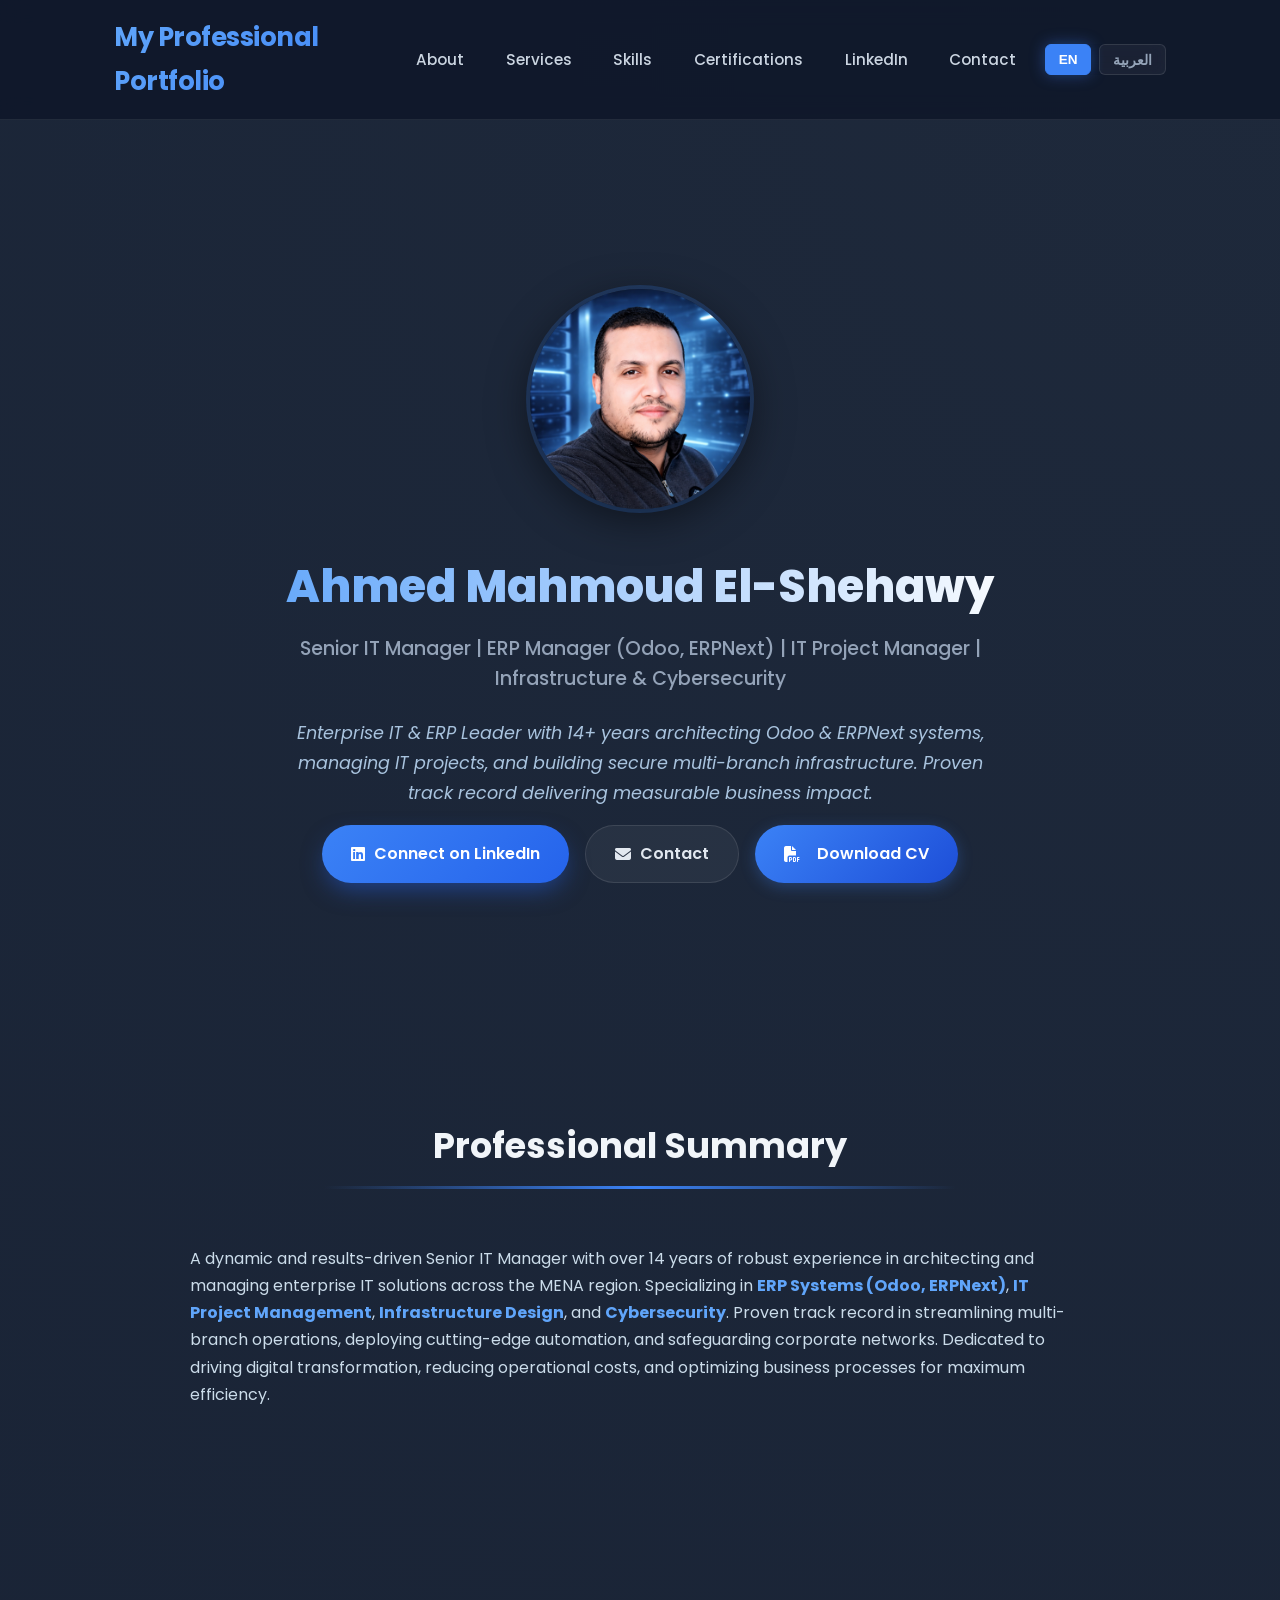
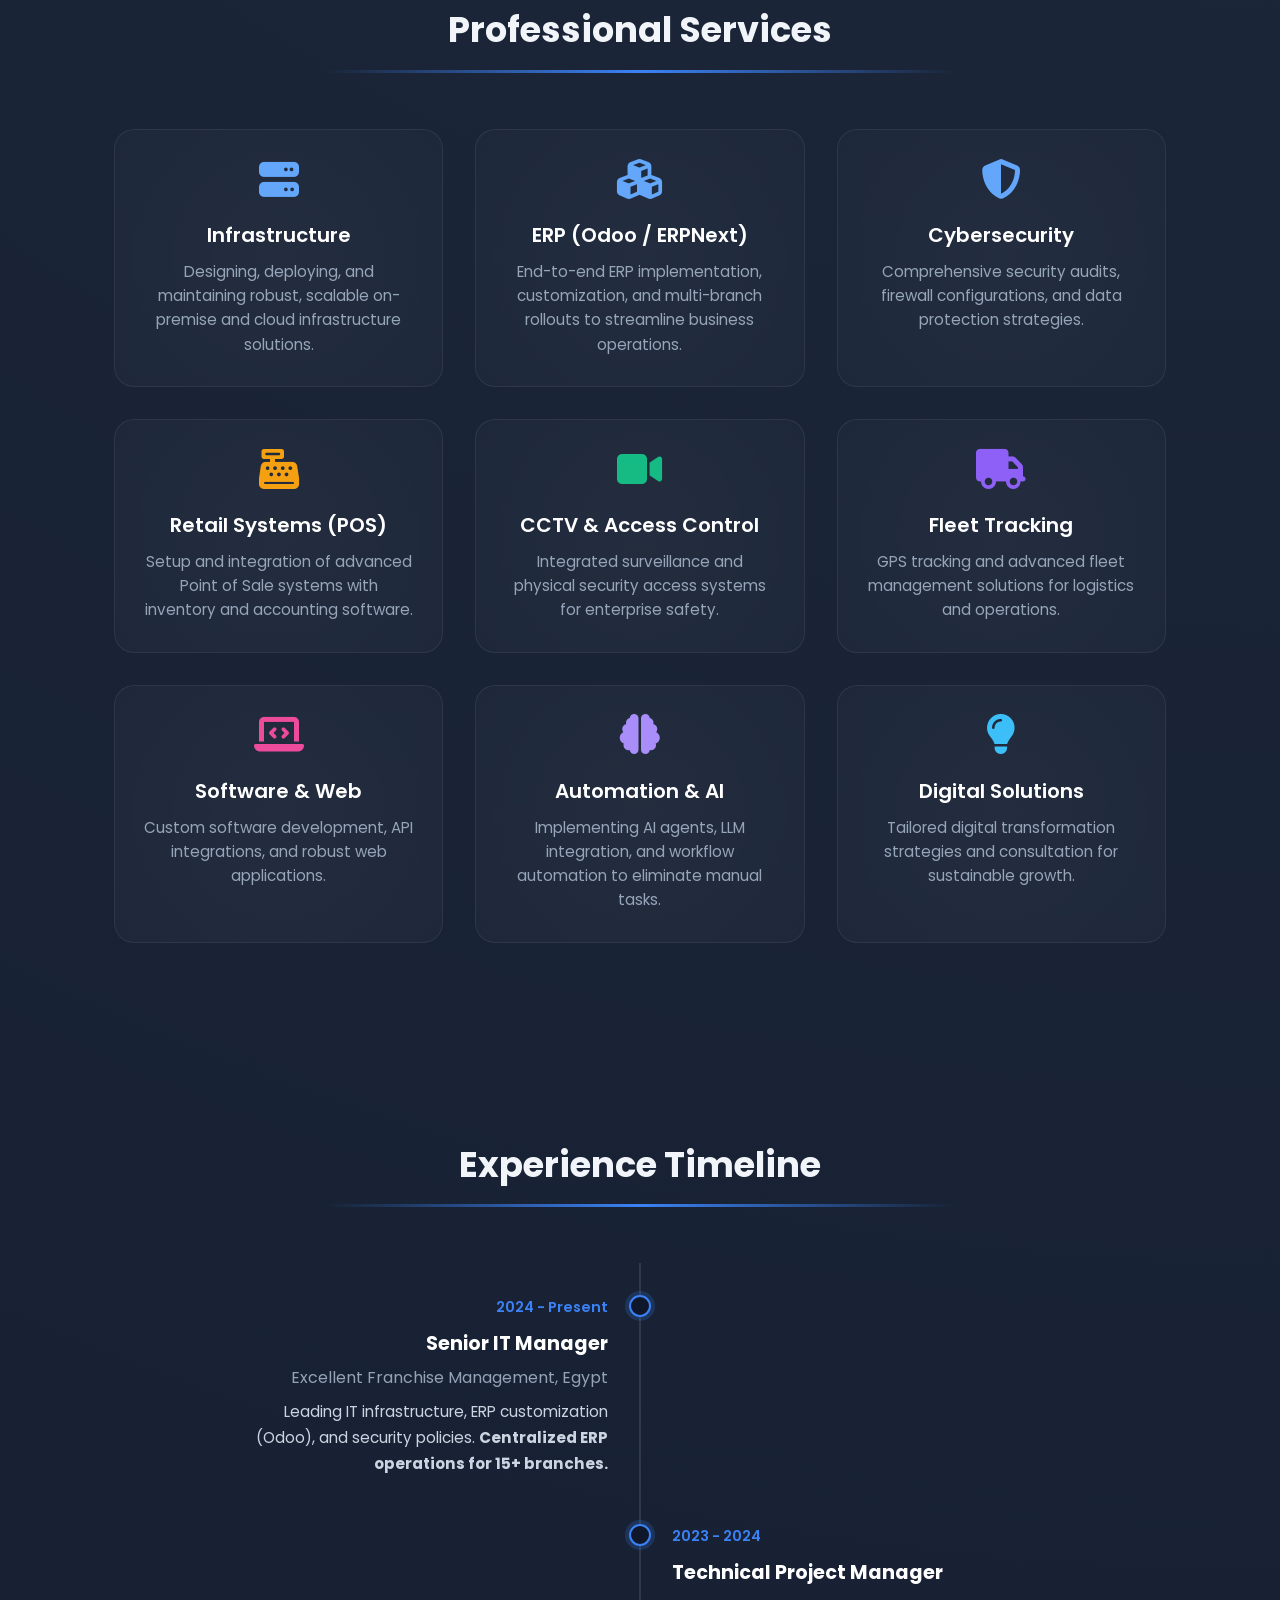
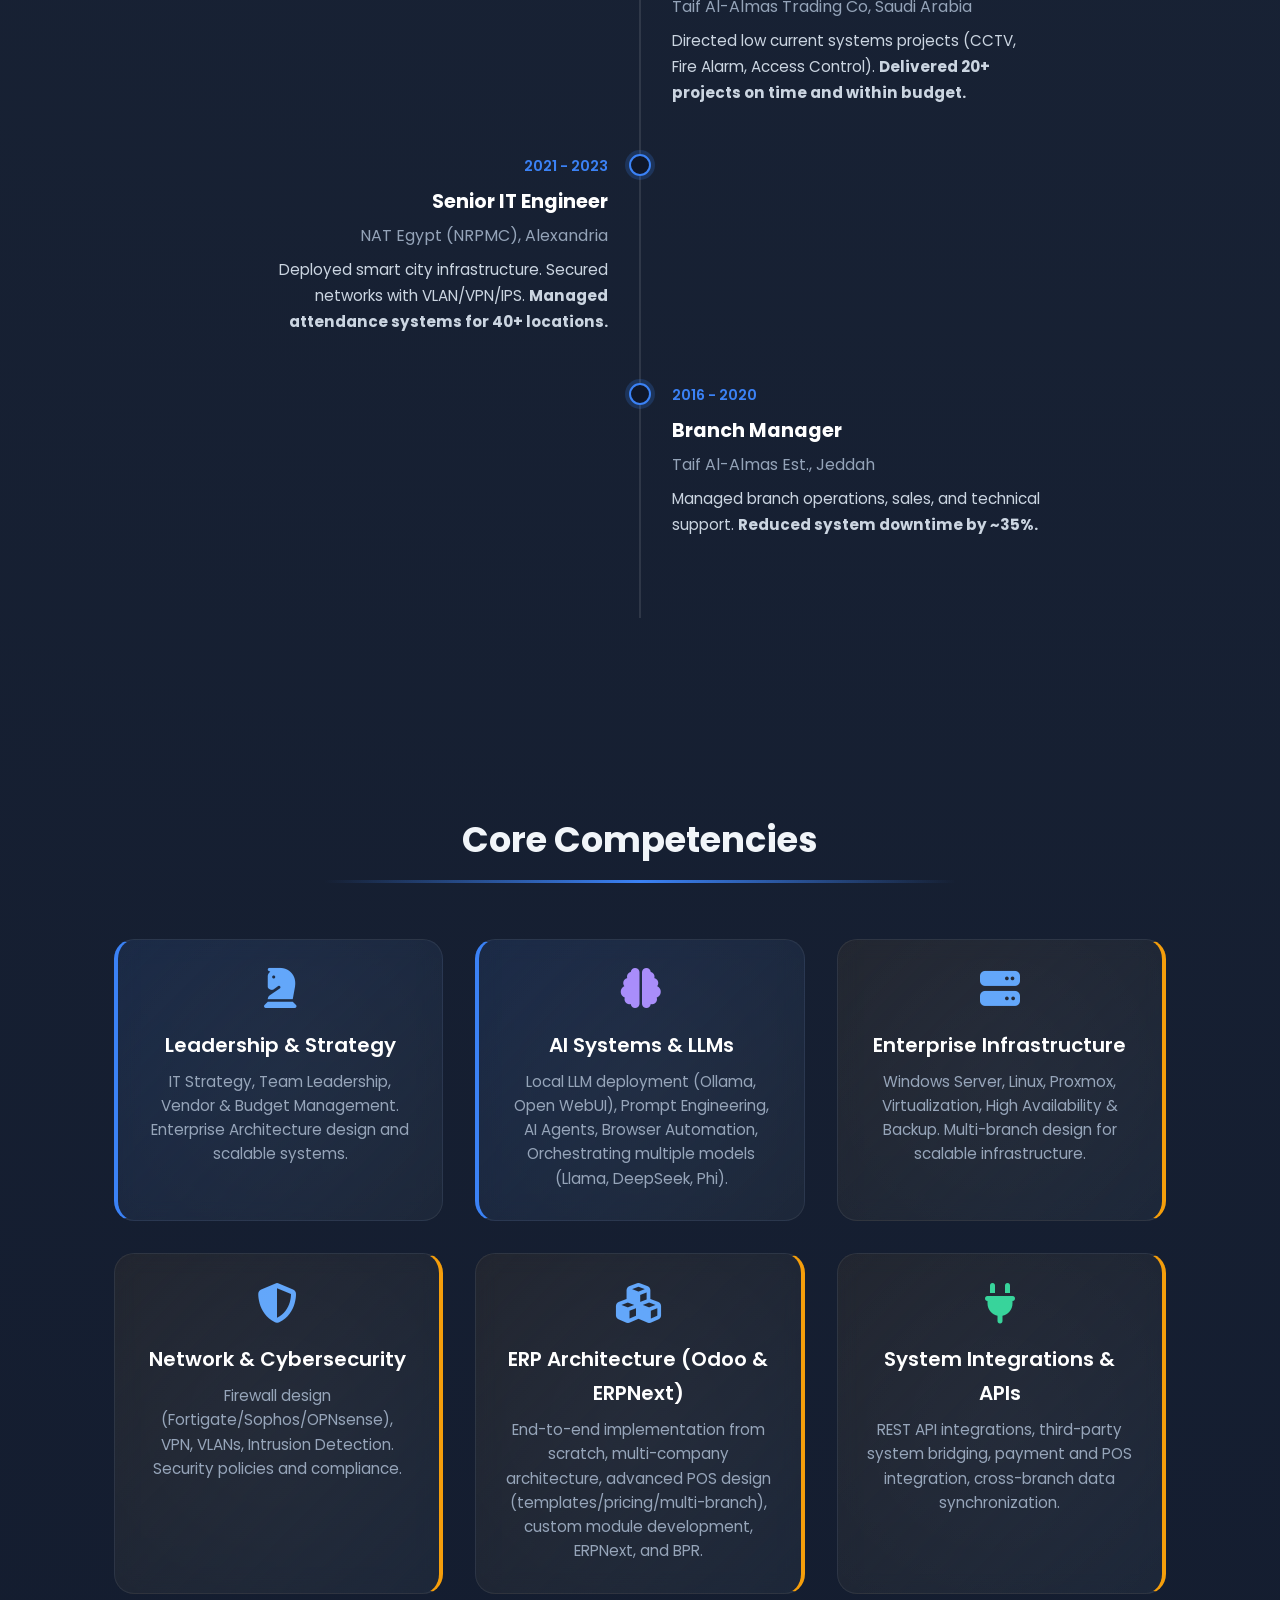
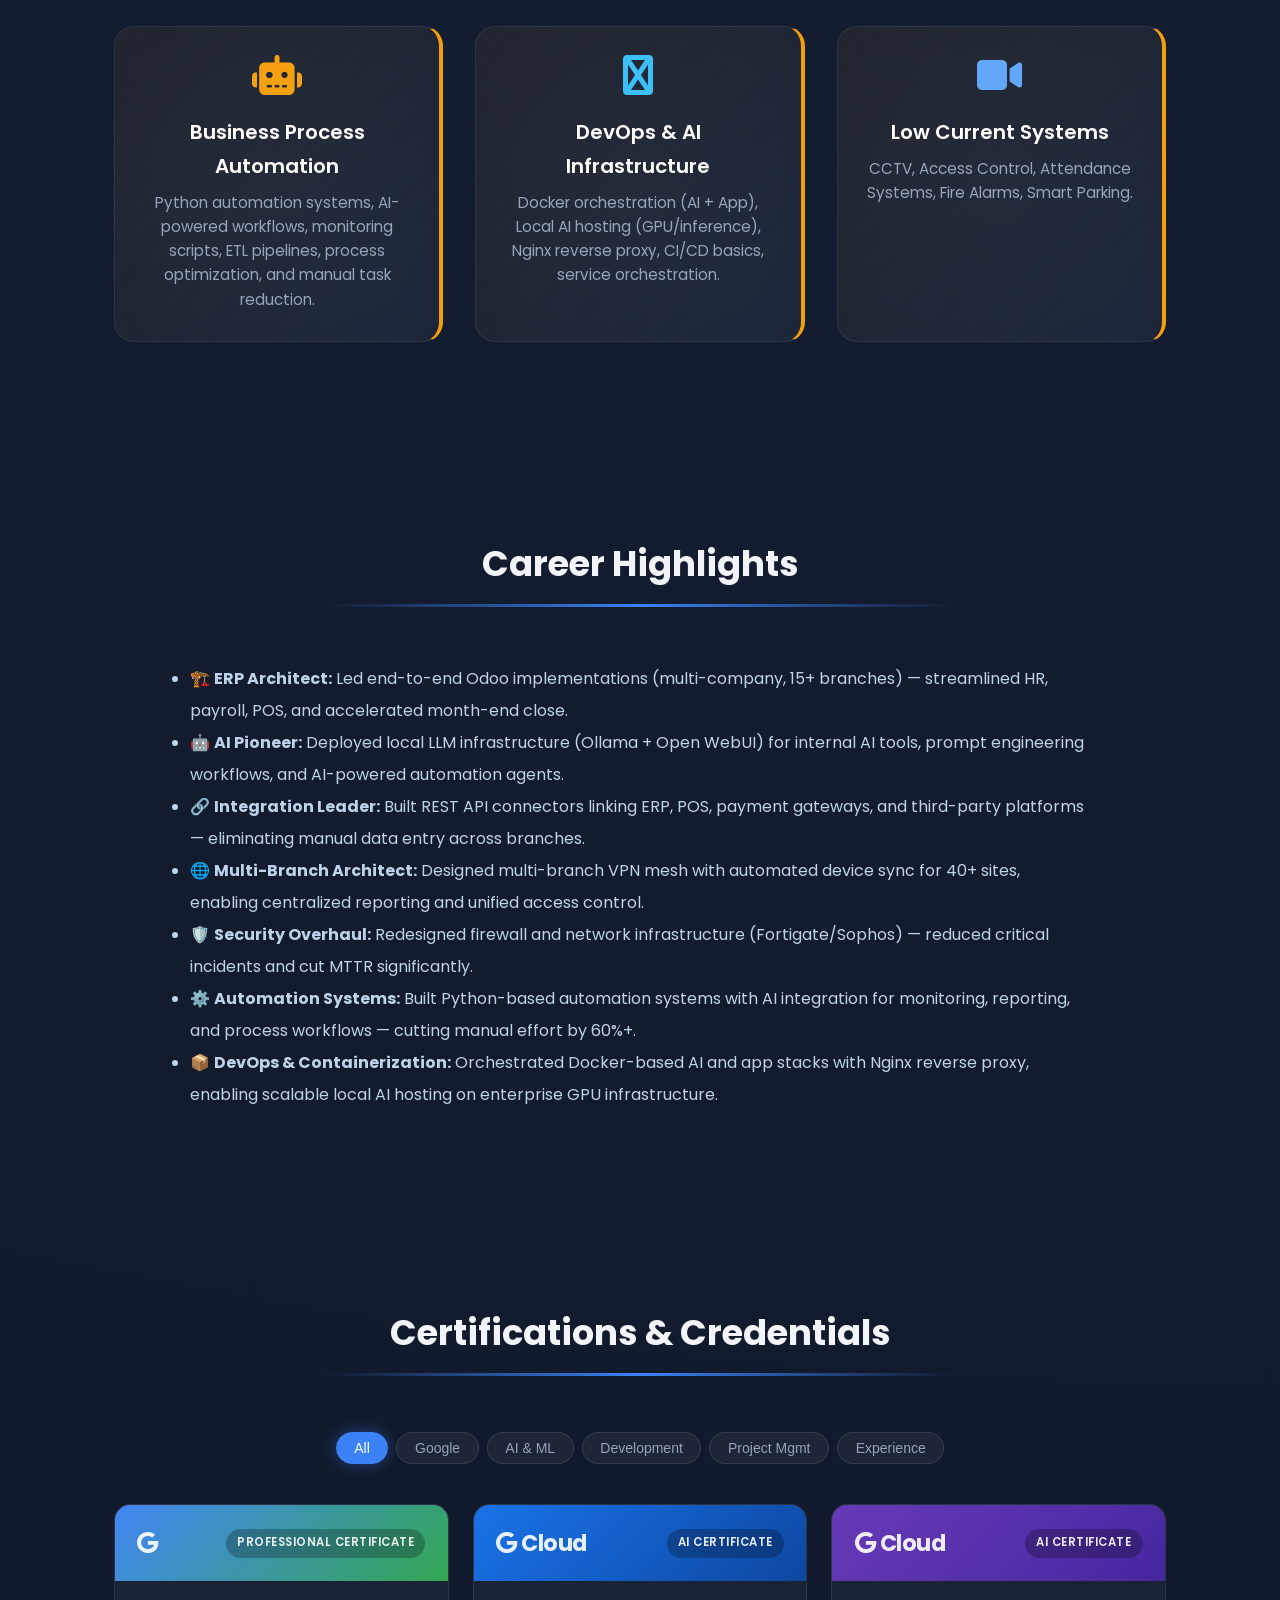
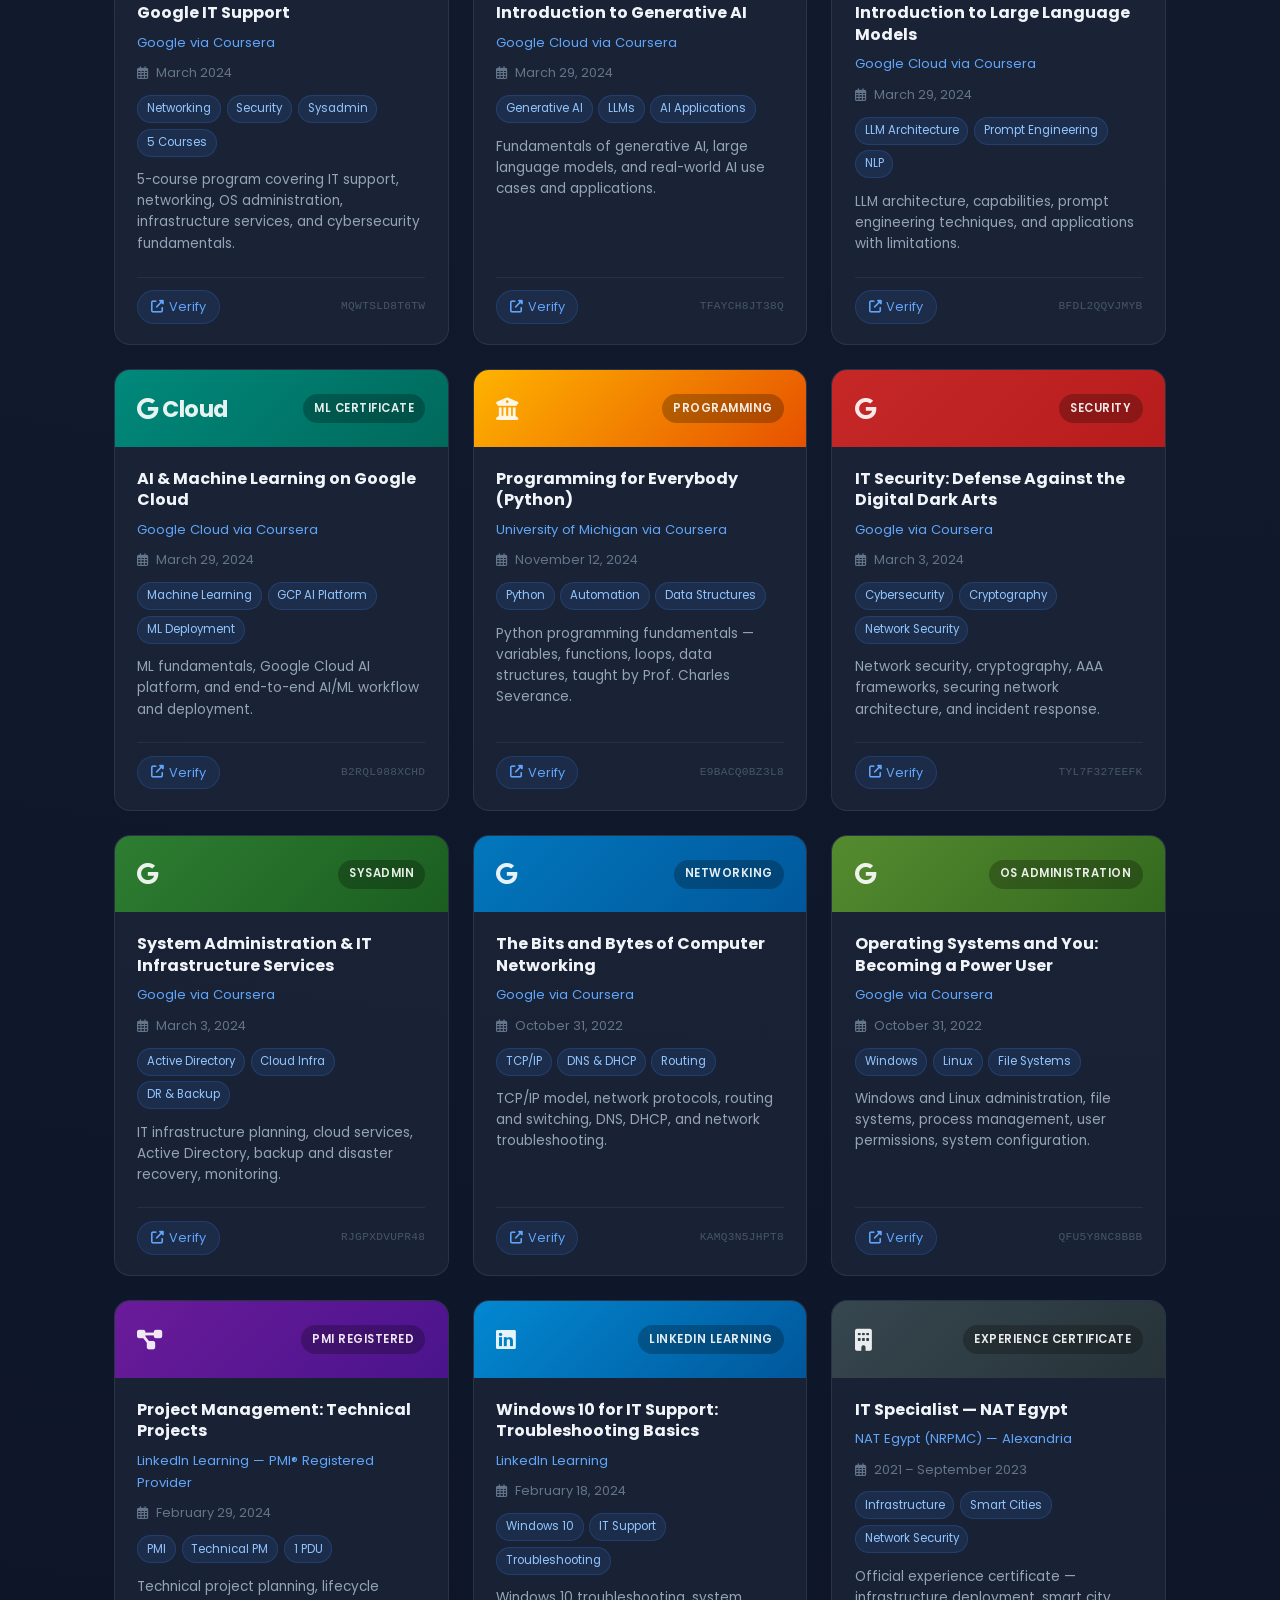
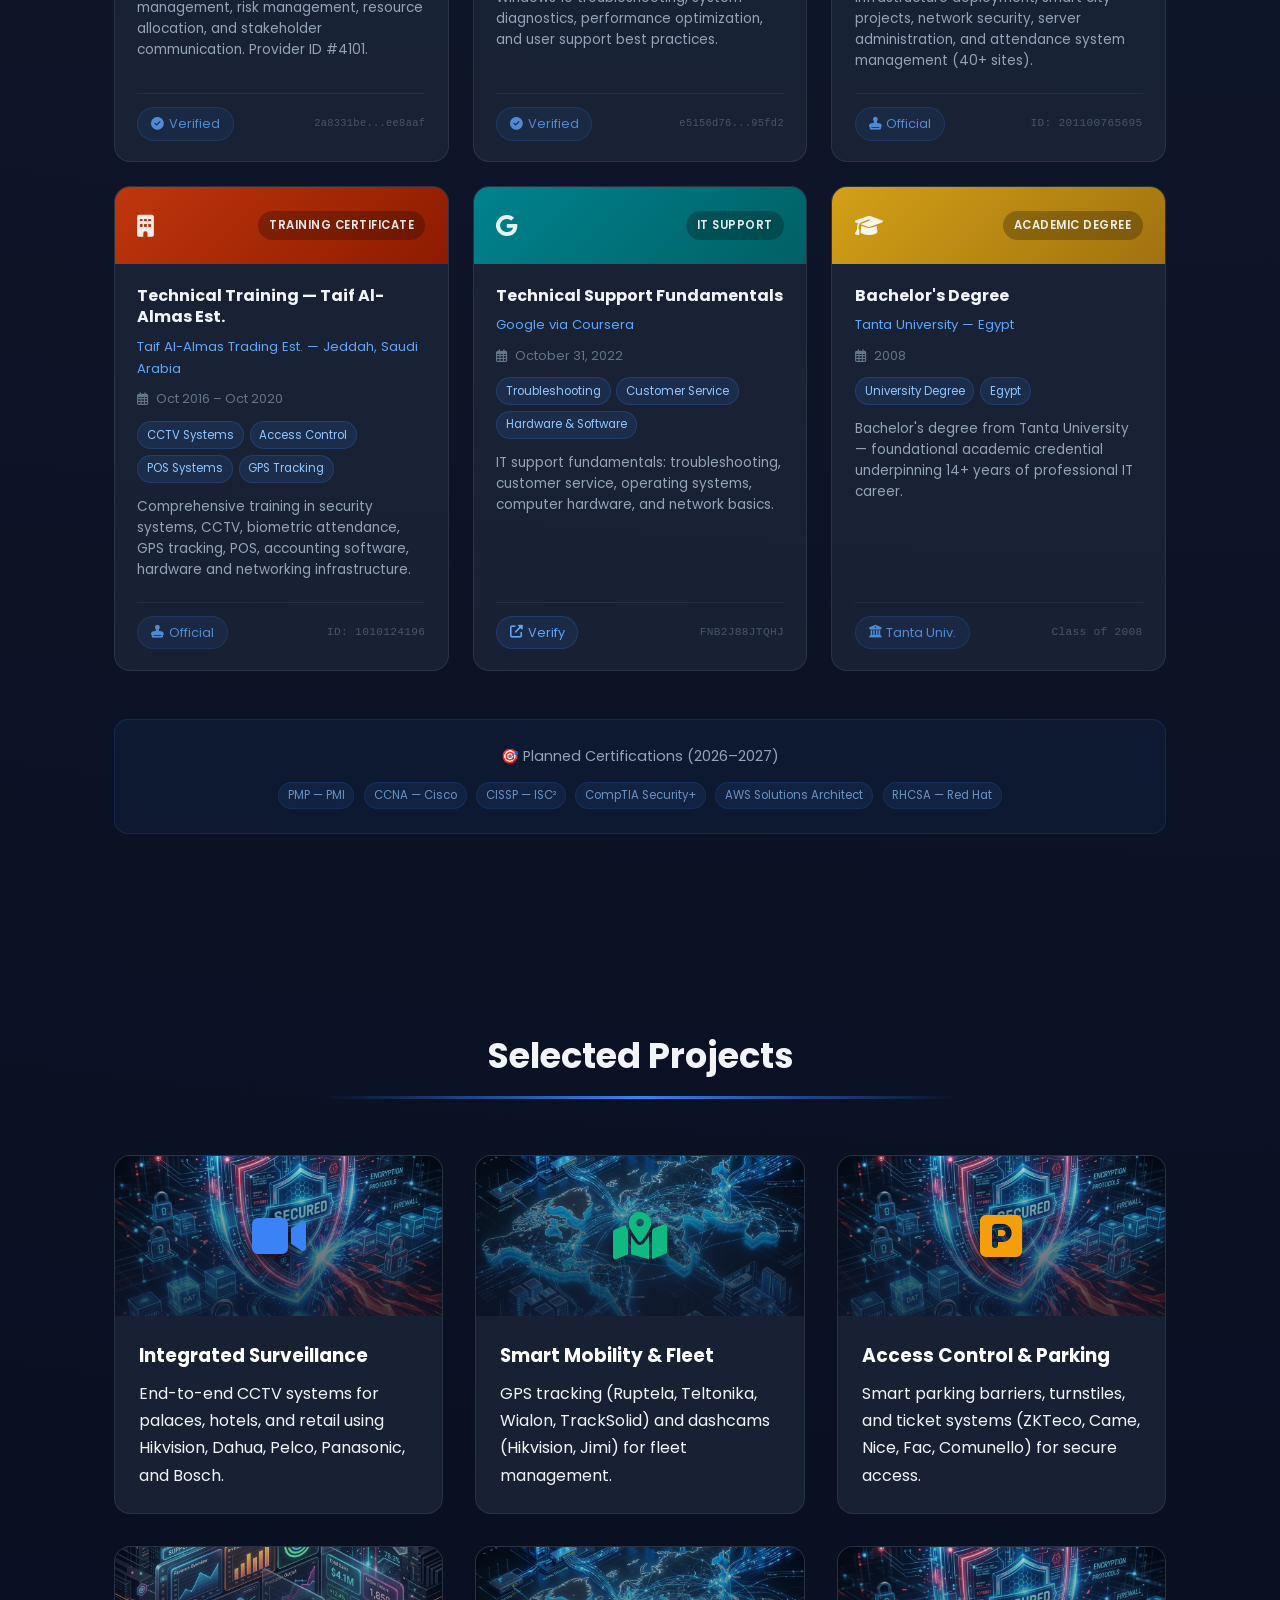
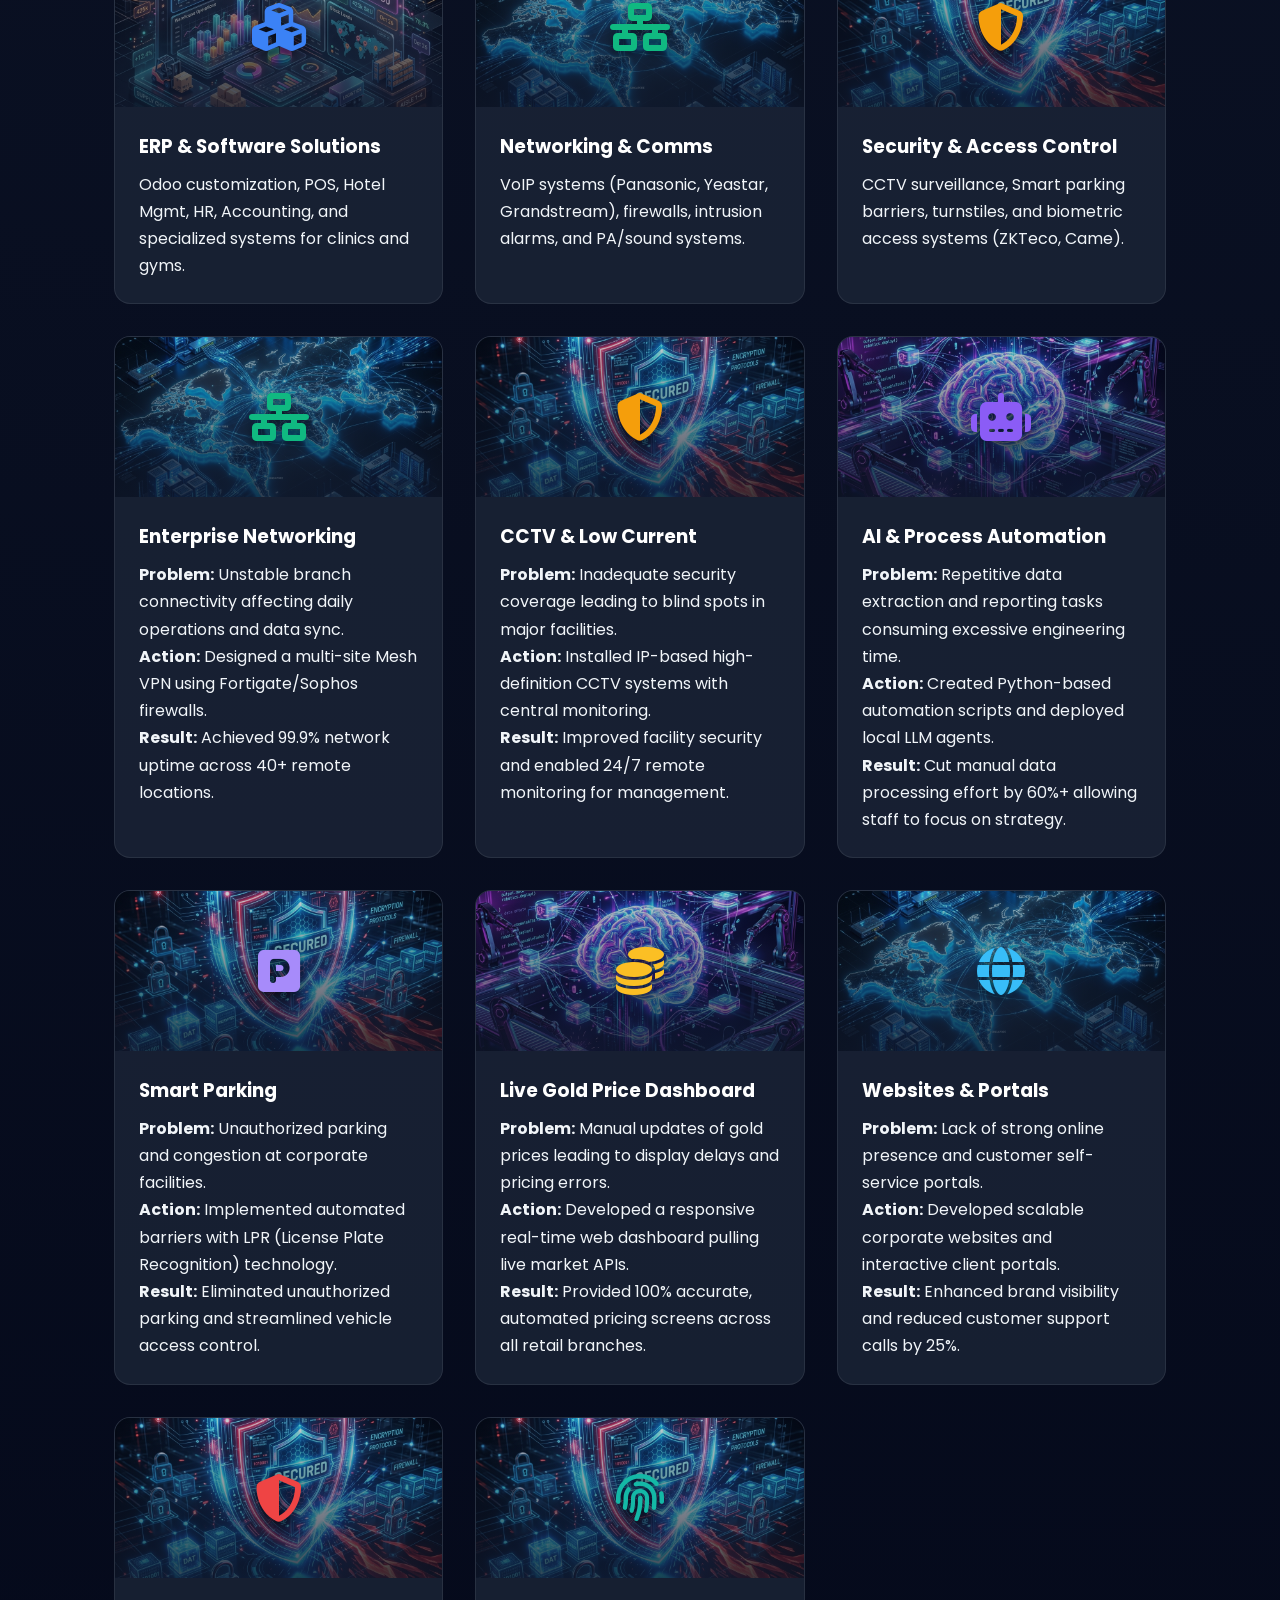
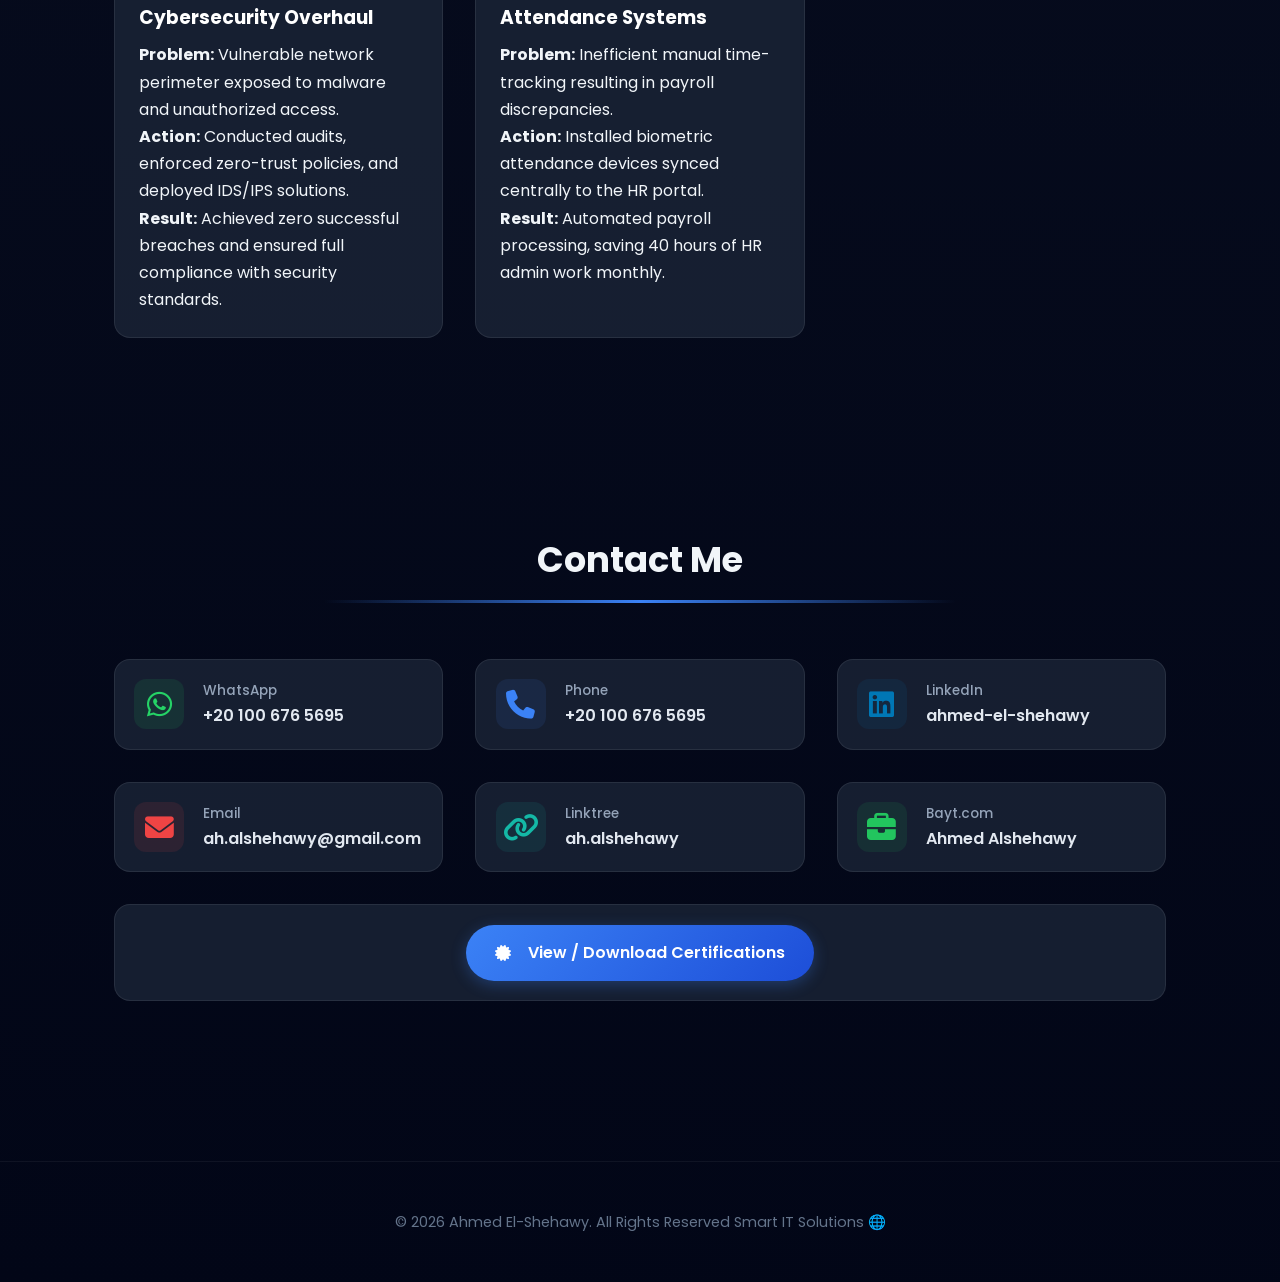
==== commit 2ac37b99: "Clean portfolio: only website files" ====
--- a/index.html
+++ b/index.html
@@ -1,1783 +1,3495 @@
-<!DOCTYPE html>
-<html lang="en" dir="ltr">
-
-<head>
-  <meta charset="UTF-8">
-  <meta name="viewport" content="width=device-width, initial-scale=1.0">
-  <title>Ahmed El-Shehawy - IT Director & ERP Specialist</title>
-  <link href="https://fonts.googleapis.com/css2?family=Poppins:wght@300;400;500;600;700;800&display=swap"
-    rel="stylesheet">
-  <link rel="stylesheet" href="https://cdnjs.cloudflare.com/ajax/libs/font-awesome/6.4.0/css/all.min.css">
-  <style>
-    /* --- Core Design System --- */
-    :root {
-      --primary: #3b82f6;
-      --primary-dark: #1d4ed8;
-      --secondary: #64748b;
-      --accent: #f59e0b;
-      /* Gold/Amber for distinction */
-      --bg-dark: #0f172a;
-      --glass: rgba(30, 41, 59, 0.7);
-      --glass-border: rgba(255, 255, 255, 0.08);
-      --text-main: #f1f5f9;
-      --text-muted: #94a3b8;
-    }
-
-    * {
-      margin: 0;
-      padding: 0;
-      box-sizing: border-box;
-    }
-
-    html {
-      scroll-behavior: smooth;
-    }
-
-    body {
-      font-family: 'Poppins', sans-serif;
-      background: radial-gradient(circle at top right, #1e293b, #0f172a 60%, #020617);
-      color: var(--text-main);
-      line-height: 1.7;
-      overflow-x: hidden;
-      min-height: 100vh;
-    }
-
-    /* Custom Scrollbar */
-    ::-webkit-scrollbar {
-      width: 8px;
-    }
-
-    ::-webkit-scrollbar-track {
-      background: #0f172a;
-    }
-
-    ::-webkit-scrollbar-thumb {
-      background: #334155;
-      border-radius: 4px;
-    }
-
-    ::-webkit-scrollbar-thumb:hover {
-      background: var(--primary);
-    }
-
-    /* --- Navigation --- */
-    .navbar {
-      background: rgba(15, 23, 42, 0.85) !important;
-      backdrop-filter: blur(12px);
-      border-bottom: 1px solid var(--glass-border);
-      padding: 1rem 0;
-      position: sticky;
-      top: 0;
-      z-index: 1000;
-      transition: all 0.3s ease;
-    }
-
-    .navbar.scrolled {
-      box-shadow: 0 10px 30px -10px rgba(0, 0, 0, 0.5);
-    }
-
-    .navbar-brand {
-      font-size: 1.6rem;
-      font-weight: 700;
-      background: linear-gradient(135deg, #60a5fa, #3b82f6);
-      -webkit-background-clip: text;
-      -webkit-text-fill-color: transparent;
-      text-decoration: none;
-      letter-spacing: -0.5px;
-    }
-
-    .nav-link {
-      font-weight: 500;
-      margin: 0 0.8rem;
-      position: relative;
-      color: #cbd5e1 !important;
-      text-decoration: none;
-      font-size: 0.95rem;
-      transition: color 0.3s ease;
-    }
-
-    .nav-link::after {
-      content: '';
-      position: absolute;
-      bottom: -4px;
-      left: 0;
-      width: 0;
-      height: 2px;
-      background: var(--primary);
-      transition: width 0.3s ease;
-    }
-
-    .nav-link:hover::after {
-      width: 100%;
-    }
-
-    .nav-link:hover {
-      color: #fff !important;
-    }
-
-    /* Language Toggle */
-    .lang-toggle {
-      position: fixed;
-      right: 20px;
-      top: 85px;
-      z-index: 999;
-      display: flex;
-      flex-direction: column;
-      gap: 0.5rem;
-      padding: 0.5rem;
-      border-radius: 12px;
-      background: rgba(15, 23, 42, 0.8);
-      backdrop-filter: blur(8px);
-      border: 1px solid var(--glass-border);
-      box-shadow: 0 4px 20px rgba(0, 0, 0, 0.2);
-    }
-
-    @media (min-width: 992px) {
-      .lang-toggle {
-        position: static;
-        flex-direction: row;
-        background: transparent;
-        border: none;
-        box-shadow: none;
-        padding: 0;
-      }
-    }
-
-    .lang-btn {
-      background: rgba(255, 255, 255, 0.05);
-      border: 1px solid rgba(255, 255, 255, 0.1);
-      color: var(--text-muted);
-      padding: 0.4rem 0.8rem;
-      border-radius: 6px;
-      cursor: pointer;
-      font-weight: 600;
-      font-size: 0.85rem;
-      transition: all 0.2s;
-    }
-
-    .lang-btn.active {
-      background: var(--primary);
-      color: #fff;
-      border-color: var(--primary);
-      box-shadow: 0 0 15px rgba(59, 130, 246, 0.4);
-    }
-
-    .container {
-      max-width: 1100px;
-      margin: 0 auto;
-      padding: 0 1.5rem;
-    }
-
-    /* --- Project Grid Updates --- */
-    .projects-grid {
-      display: grid;
-      grid-template-columns: repeat(auto-fill, minmax(280px, 1fr));
-      gap: 1.5rem;
-    }
-
-    .project-card {
-      /* Ensure consistent height */
-      display: flex;
-      flex-direction: column;
-    }
-
-    .proj-body {
-      flex: 1;
-      display: flex;
-      flex-direction: column;
-    }
-
-    /* Original Styles continue below... */
-    /* --- Hero Section --- */
-    .hero {
-      min-height: 100vh;
-      display: flex;
-      align-items: center;
-      justify-content: center;
-      padding: 6rem 1rem 4rem;
-      position: relative;
-    }
-
-    .hero-content {
-      text-align: center;
-      max-width: 800px;
-      margin: 0 auto;
-    }
-
-    /* Fixed: Typo in margin */
-    .profile-wrap {
-      width: 220px;
-      height: 220px;
-      margin: 0 auto 2.5rem;
-      position: relative;
-      border-radius: 50%;
-      perspective: 1000px;
-    }
-
-    .profile-image,
-    .cup-image {
-      position: absolute;
-      left: 0;
-      top: 0;
-      width: 100%;
-      height: 100%;
-      border-radius: 50%;
-      object-fit: cover;
-      transition: opacity 0.4s ease;
-      /* Premium Effect: Glow */
-      box-shadow: 0 0 0 4px rgba(59, 130, 246, 0.2), 0 10px 40px rgba(0, 0, 0, 0.5);
-    }
-
-    .cup-image {
-      opacity: 0;
-      pointer-events: none;
-    }
-
-    .profile-wrap:hover .profile-image {
-      transform: scale(1.02);
-    }
-
-    .profile-wrap.animate .profile-image {
-      opacity: 0;
-    }
-
-    .profile-wrap.animate .cup-image {
-      opacity: 1;
-      animation: coinFlip 1.5s cubic-bezier(0.4, 0, 0.2, 1) forwards;
-    }
-
-    @keyframes coinFlip {
-      0% {
-        transform: rotateY(0);
-      }
-
-      100% {
-        transform: rotateY(360deg);
-      }
-    }
-
-    .main-name {
-      font-size: 2.8rem;
-      font-weight: 800;
-      margin-bottom: 0.5rem;
-      background: linear-gradient(to right, #60a5fa, #fff, #60a5fa);
-      background-size: 200% auto;
-      -webkit-background-clip: text;
-      -webkit-text-fill-color: transparent;
-      animation: shine 5s linear infinite;
-    }
-
-    @keyframes shine {
-      to {
-        background-position: 200% center;
-      }
-    }
-
-    .job-title {
-      font-size: 1.2rem;
-      color: #94a3b8;
-      font-weight: 500;
-      margin-bottom: 1.5rem;
-      line-height: 1.6;
-    }
-
-    .tagline {
-      font-size: 1.1rem;
-      color: #cbd5e1;
-      margin-bottom: 2.5rem;
-      font-style: italic;
-      opacity: 0.9;
-    }
-
-    .cta-buttons {
-      display: flex;
-      gap: 1rem;
-      justify-content: center;
-      flex-wrap: wrap;
-    }
-
-    .btn {
-      padding: 0.9rem 1.8rem;
-      border-radius: 50px;
-      font-weight: 600;
-      text-decoration: none;
-      transition: all 0.3s ease;
-      display: inline-flex;
-      align-items: center;
-      gap: 0.6rem;
-      border: none;
-      cursor: pointer;
-    }
-
-    .btn-primary {
-      background: linear-gradient(135deg, #3b82f6, #2563eb);
-      color: #fff;
-      box-shadow: 0 10px 25px -5px rgba(37, 99, 235, 0.5);
-    }
-
-    .btn-primary:hover {
-      transform: translateY(-3px);
-      box-shadow: 0 15px 35px -5px rgba(37, 99, 235, 0.6);
-    }
-
-    .btn-secondary {
-      background: rgba(255, 255, 255, 0.05);
-      color: #e2e8f0;
-      border: 1px solid rgba(255, 255, 255, 0.1);
-    }
-
-    .btn-secondary:hover {
-      background: rgba(255, 255, 255, 0.1);
-      transform: translateY(-3px);
-    }
-
-    /* --- Sections & Cards --- */
-    .section {
-      padding: 6rem 0;
-      position: relative;
-    }
-
-    .section-title {
-      font-size: 2.2rem;
-      font-weight: 700;
-      text-align: center;
-      margin-bottom: 3.5rem;
-      position: relative;
-      display: block;
-      width: 100%;
-    }
-
-    .section-title::after {
-      content: '';
-      display: block;
-      width: 60%;
-      height: 3px;
-      background: linear-gradient(90deg, transparent, #3b82f6, transparent);
-      margin: 10px auto 0;
-    }
-
-    /* Glassmorphic Cards */
-    .skills-grid,
-    .projects-grid,
-    .contact-grid {
-      display: grid;
-      gap: 2rem;
-    }
-
-    .skills-grid {
-      grid-template-columns: repeat(auto-fit, minmax(250px, 1fr));
-    }
-
-    .skill-card,
-    .project-card,
-    .contact-item {
-      background: var(--glass);
-      border: 1px solid var(--glass-border);
-      border-radius: 16px;
-      padding: 2rem;
-      transition: all 0.3s ease;
-      position: relative;
-      overflow: hidden;
-    }
-
-    .skill-card:hover,
-    .project-card:hover {
-      transform: translateY(-5px);
-      border-color: rgba(59, 130, 246, 0.4);
-      box-shadow: 0 20px 40px -10px rgba(0, 0, 0, 0.5);
-    }
-
-    /* Subtle glow on hover */
-    .skill-card::before {
-      content: '';
-      position: absolute;
-      top: 0;
-      left: 0;
-      right: 0;
-      height: 100%;
-      background: linear-gradient(180deg, rgba(255, 255, 255, 0.03), transparent);
-      pointer-events: none;
-    }
-
-    .skill-icon {
-      font-size: 2.5rem;
-      color: #60a5fa;
-      margin-bottom: 1.2rem;
-    }
-
-    .skill-title {
-      font-size: 1.25rem;
-      font-weight: 600;
-      color: #fff;
-      margin-bottom: 0.5rem;
-    }
-
-    .skill-desc {
-      color: #94a3b8;
-      font-size: 0.95rem;
-      line-height: 1.6;
-    }
-
-    .project-card {
-      padding: 0;
-      border: none;
-    }
-
-    .project-card img {
-      width: 100%;
-      height: 200px;
-      object-fit: cover;
-    }
-
-    .project-card .proj-body {
-      padding: 1.5rem;
-    }
-
-    .project-card h3 {
-      color: #fff;
-      margin-bottom: 0.5rem;
-    }
-
-    /* --- Timeline Section --- */
-    .timeline {
-      position: relative;
-      max-width: 800px;
-      margin: 0 auto;
-      padding: 2rem 0;
-    }
-
-    .timeline::before {
-      content: '';
-      position: absolute;
-      left: 50%;
-      top: 0;
-      width: 2px;
-      height: 100%;
-      background: rgba(255, 255, 255, 0.1);
-      transform: translateX(-50%);
-    }
-
-    .timeline-item {
-      position: relative;
-      margin-bottom: 3rem;
-      width: 50%;
-      padding-right: 2rem;
-      text-align: right;
-    }
-
-    .timeline-item:nth-child(even) {
-      margin-left: 50%;
-      padding-right: 0;
-      padding-left: 2rem;
-      text-align: left;
-    }
-
-    .timeline-dot {
-      position: absolute;
-      right: -11px;
-      top: 0;
-      width: 22px;
-      height: 22px;
-      border-radius: 50%;
-      background: var(--bg-dark);
-      border: 2px solid var(--primary);
-      box-shadow: 0 0 0 4px rgba(59, 130, 246, 0.2);
-    }
-
-    .timeline-item:nth-child(even) .timeline-dot {
-      right: auto;
-      left: -11px;
-    }
-
-    .timeline-date {
-      color: var(--primary);
-      font-weight: 600;
-      font-size: 0.9rem;
-      margin-bottom: 0.5rem;
-      display: block;
-    }
-
-    .timeline-content h3 {
-      font-size: 1.2rem;
-      color: #fff;
-      margin-bottom: 0.2rem;
-    }
-
-    .timeline-content h4 {
-      font-size: 1rem;
-      color: #94a3b8;
-      font-weight: 400;
-      margin-bottom: 0.5rem;
-    }
-
-    .timeline-content p {
-      font-size: 0.95rem;
-      color: #cbd5e1;
-    }
-
-    /* RTL specific overrides handled by dir="rtl" */
-    html[dir="rtl"] .timeline::before {
-      left: 50%;
-    }
-
-    html[dir="rtl"] .timeline-item {
-      text-align: left;
-      padding-left: 2rem;
-      padding-right: 0;
-    }
-
-    html[dir="rtl"] .timeline-item:nth-child(even) {
-      margin-right: 50%;
-      margin-left: 0;
-      text-align: right;
-      padding-right: 2rem;
-      padding-left: 0;
-    }
-
-    html[dir="rtl"] .timeline-dot {
-      left: -11px;
-      right: auto;
-    }
-
-    html[dir="rtl"] .timeline-item:nth-child(even) .timeline-dot {
-      right: -11px;
-      left: auto;
-    }
-
-    html[dir="rtl"] .nav-link::after {
-      right: 0;
-      left: auto;
-    }
-
-    /* --- Contact --- */
-    .contact-grid {
-      grid-template-columns: repeat(auto-fit, minmax(280px, 1fr));
-    }
-
-    .contact-item {
-      display: flex;
-      align-items: center;
-      gap: 1rem;
-    }
-
-    .contact-icon {
-      font-size: 1.4rem;
-      color: var(--primary);
-      min-width: 40px;
-      text-align: center;
-    }
-
-    .footer {
-      text-align: center;
-      padding: 3rem 1rem;
-      color: #64748b;
-      font-size: 0.9rem;
-      border-top: 1px solid rgba(255, 255, 255, 0.05);
-      margin-top: 4rem;
-    }
-
-    /* --- Utilities --- */
-    .revealable {
-      opacity: 0;
-      transform: translateY(30px);
-      transition: all 0.8s cubic-bezier(0.2, 0.8, 0.2, 1);
-    }
-
-    .revealable.reveal {
-      opacity: 1;
-      transform: translateY(0);
-    }
-
-    /* Language Switching Logic - STRICT ENFORCEMENT */
-    .lang {
-      display: none !important;
-    }
-
-    .lang.active {
-      display: block !important;
-      animation: fadeIn 0.5s ease;
-    }
-
-    @keyframes fadeIn {
-      from {
-        opacity: 0;
-      }
-
-      to {
-        opacity: 1;
-      }
-    }
-
-    /* Centering Helper */
-    .text-center {
-      text-align: center;
-    }
-
-    @media (max-width: 768px) {
-      .main-name {
-        font-size: 2rem;
-        white-space: normal;
-        line-height: 1.2;
-        font-size: 2rem;
-        white-space: normal;
-        line-height: 1.2;
-        margin-bottom: 0.5rem;
-      }
-
-      .job-title {
-        font-size: 1rem;
-        padding: 0 10px;
-      }
-
-      .section {
-        padding: 4rem 1rem;
-      }
-
-      .navbar-brand {
-        font-size: 1.4rem;
-      }
-
-      /* Timeline Responsive Fixes */
-      .timeline::before {
-        left: 20px;
-      }
-
-      .timeline-item {
-        width: 100%;
-        padding-left: 3rem;
-        padding-right: 0;
-        text-align: left !important;
-        margin-left: 0;
-      }
-
-      .timeline-item:nth-child(even) {
-        margin-left: 0;
-        padding-left: 3rem;
-        text-align: left !important;
-      }
-
-      .timeline-dot {
-        left: 9px;
-        right: auto !important;
-      }
-
-      /* RTL Mobile Timeline */
-      html[dir="rtl"] .timeline::before {
-        right: 20px;
-        left: auto;
-      }
-
-      html[dir="rtl"] .timeline-item {
-        padding-right: 3rem;
-        padding-left: 0;
-        text-align: right !important;
-      }
-
-      html[dir="rtl"] .timeline-item:nth-child(even) {
-        padding-right: 3rem;
-        text-align: right !important;
-        margin-right: 0;
-      }
-
-      html[dir="rtl"] .timeline-dot {
-        right: 9px;
-        left: auto !important;
-      }
-
-      /* Center alignment on mobile for specific sections */
-      .hero-content,
-      .section-title,
-      .job-title,
-      .tagline {
-        text-align: center;
-      }
-    }
-
-    /* Back To Top Button */
-    #backToTop {
-      position: fixed;
-      bottom: 20px;
-      right: 20px;
-      z-index: 1000;
-
-      background-color: rgba(22, 3, 96, 0.45);
-      color: #ffffff;
-
-      border: none;
-      border-radius: 50%;
-      padding: 10px 14px;
-      cursor: pointer;
-
-      opacity: 0.7;
-      transition: opacity 0.3s ease;
-    }
-
-    #backToTop:hover {
-      opacity: 1;
-      transform: none;
-      /* Reset potential transform from previous styles */
-    }
-
-    /* Force LTR for Navbar Container to keep Lang button on right even in RTL */
-    .navbar-container-forced-ltr {
-      direction: ltr !important;
-      display: flex;
-      justify-content: space-between;
-      align-items: center;
-    }
-
-    /* --- RTL FIXED ALIGNMENT & TYPOGRAPHY --- */
-    html[dir="rtl"] body {
-      text-align: right;
-      direction: rtl;
-    }
-
-    /* Container Spacing for Arabic */
-    html[dir="rtl"] .container {
-      padding-right: 2rem;
-      padding-left: 2rem;
-    }
-
-    /* Headings and Typography */
-    html[dir="rtl"] h1,
-    html[dir="rtl"] h2,
-    html[dir="rtl"] h3,
-    html[dir="rtl"] h4 {
-      text-align: center;
-      padding-right: 5px;
-      font-family: 'Poppins', sans-serif;
-    }
-
-    html[dir="rtl"] p {
-      padding-right: 5px;
-      font-family: 'Poppins', sans-serif;
-    }
-
-    /* توسيط عناوين المهارات والكفاءات */
-    html[dir="rtl"] .skill-title,
-    html[dir="rtl"] .skill-card h3 {
-      text-align: center !important;
-    }
-
-    /* توسيط محتوى الجدول الزمني */
-    html[dir="rtl"] .timeline-content h3,
-    html[dir="rtl"] .timeline-content h4,
-    html[dir="rtl"] .timeline-content {
-      text-align: center !important;
-    }
-
-    html[dir="rtl"] p,
-    html[dir="rtl"] .skill-desc,
-    html[dir="rtl"] .timeline-content p {
-      line-height: 2.0;
-      /* Improved line height for Arabic readability */
-    }
-
-    /* Section Title Centering override if needed, or keep centered */
-    /* .section-title is centered by default. In RTL it stays centered. */
-
-    /* Timeline RTL Layout Fixes */
-    html[dir="rtl"] .timeline::before {
-      right: 50%;
-      left: auto;
-    }
-
-    html[dir="rtl"] .timeline-item {
-      text-align: left;
-      /* Content faces inward */
-      padding-right: 0;
-      padding-left: 3rem;
-    }
-
-    html[dir="rtl"] .timeline-item:nth-child(even) {
-      text-align: right;
-      /* Content faces inward */
-      padding-left: 0;
-      padding-right: 3rem;
-    }
-
-    html[dir="rtl"] .timeline-dot {
-      right: -11px;
-      /* Default LTR is right: -11px, we need to invert? 
-         LTR Odd: dot on right.
-         RTL Odd: dot on left? 
-         The existing CSS (lines 518) sets left: -11px. 
-         I will reinforce this behavior.
-      */
-      border-color: var(--primary);
-    }
-
-    /* Buttons & Interactions */
-    .btn-interactive {
-      text-decoration: none;
-      color: inherit;
-      cursor: pointer;
-      display: flex;
-      /* Ensure flex layout works on anchor */
-      align-items: center;
-      /* Vertical center */
-      gap: 15px;
-      /* Match original gap */
-      transition: transform 0.2s, background 0.3s;
-    }
-
-    .btn-interactive:hover {
-      transform: translateY(-3px);
-      background: rgba(255, 255, 255, 0.08);
-      /* Slightly lighter on hover */
-      border-color: var(--primary);
-      /* Highlight border */
-    }
-
-    html[dir="rtl"] .btn {
-      flex-direction: row;
-      /* Ensure icon is adjacent correctly */
-    }
-
-    html[dir="rtl"] .contact-icon {
-      margin-left: 1rem;
-      margin-right: 0;
-    }
-
-    /* Mobile specific RTL adjustments */
-    @media (max-width: 768px) {
-      html[dir="rtl"] .container {
-        padding-right: 1.5rem;
-        padding-left: 1.5rem;
-      }
-
-      html[dir="rtl"] .timeline-item,
-      html[dir="rtl"] .timeline-item:nth-child(even) {
-        padding-right: 3rem;
-        padding-left: 0;
-        text-align: right !important;
-        /* Force right align on mobile */
-      }
-
-      html[dir="rtl"] .timeline::before {
-        right: 20px;
-        left: auto;
-      }
-
-      html[dir="rtl"] .timeline-dot,
-      html[dir="rtl"] .timeline-item:nth-child(even) .timeline-dot {
-        right: 9px;
-        left: auto;
-      }
-    }
-
-    /* --- Simple Side Navigation --- */
-    .side-nav {
-      position: fixed;
-      top: 50%;
-      transform: translateY(-50%);
-      left: 0;
-      z-index: 1000;
-      display: flex;
-      flex-direction: column;
-      gap: 15px;
-      padding: 10px;
-      background: rgba(15, 23, 42, 0.95);
-      border-radius: 0 10px 10px 0;
-      border: 1px solid rgba(255, 255, 255, 0.1);
-      visibility: hidden;
-      opacity: 0;
-      transition: opacity 0.3s;
-    }
-
-    .side-nav.show {
-      visibility: visible;
-      opacity: 1;
-    }
-
-    .side-nav a {
-      color: #94a3b8;
-      font-size: 1.2rem;
-      width: 40px;
-      height: 40px;
-      display: flex;
-      align-items: center;
-      justify-content: center;
-      border-radius: 50%;
-      text-decoration: none;
-    }
-
-    .side-nav a:hover,
-    .side-nav a.active {
-      background: #3b82f6;
-      color: white;
-    }
-
-    /* RTL Side Nav */
-    html[dir="rtl"] .side-nav {
-      left: auto;
-      right: 0;
-      border-radius: 10px 0 0 10px;
-    }
-
-    /* Hide Side Nav on Mobile */
-    @media (max-width: 992px) {
-      .side-nav {
-        display: none !important;
-      }
-    }
-  </style>
-</head>
-
-<body>
-  <nav class="navbar">
-    <div class="container navbar-container-forced-ltr">
-      <a href="#" class="navbar-brand"><span class="brand-en">My Professional Portfolio</span><span class="brand-ar"
-          style="display:none">ملفي المهني الاحترافي</span></a>
-      <div style="display:flex;gap:1rem;align-items:center">
-        <div style="display:flex;gap:1rem">
-          <a href="#about" class="nav-link" data-target-en="#about" data-target-ar="#about-ar" data-text-en="About"
-            data-text-ar="نبذة" data-scroll>About</a>
-          <a href="#skills" class="nav-link" data-target-en="#skills" data-target-ar="#competencies-ar"
-            data-text-en="Skills" data-text-ar="المهارات" data-scroll>Skills</a>
-          <a href="#certs" class="nav-link" data-target-en="#certs" data-target-ar="#certs-ar"
-            data-text-en="Certifications" data-text-ar="الشهادات">Certifications</a>
-          <a href="https://www.linkedin.com/in/ahmed-elshehawy-35aa30234" class="nav-link" target="_blank"
-            data-text-en="LinkedIn" data-text-ar="لينكدإن">LinkedIn</a>
-          <a href="#contact" class="nav-link" data-target-en="#contact" data-target-ar="#contact-ar"
-            data-text-en="Contact" data-text-ar="تواصل">Contact</a>
-        </div>
-        <div class="lang-toggle" aria-hidden="false">
-          <button id="btn-en" class="lang-btn">EN</button>
-          <button id="btn-ar" class="lang-btn">العربية</button>
-        </div>
-      </div>
-    </div>
-  </nav>
-
-  <!-- English content -->
-  <div class="lang lang-en active" data-lang="en">
-    <section class="hero" id="about">
-      <div class="container">
-        <div class="hero-content revealable">
-          <div class="profile-wrap">
-            <img src="Portfolio-pict.png" alt="Ahmed El-Shehawy" class="profile-image" />
-            <img src="golden-cup.png" alt="gold cup" class="cup-image" />
-          </div>
-          <h1 class="main-name">Ahmed Mahmoud El-Shehawy</h1>
-          <p class="job-title">IT Manager | ERP & Odoo Project Manager<br>Infrastructure, Cybersecurity & Digital
-            Transformation</p>
-          <p class="tagline" style="max-width:700px;margin:1rem auto;color:#b8d4f0;line-height:1.7">
-            Senior IT Leader with 14+ years delivering Odoo ERP implementations, enterprise infrastructure, and
-            cybersecurity solutions across multi-branch retail, franchise, and enterprise environments in Egypt and
-            Saudi Arabia.
-          </p>
-          <div class="cta-buttons">
-            <a href="https://www.linkedin.com/in/ahmed-elshehawy-35aa30234" class="btn btn-primary" target="_blank"><i
-                class="fab fa-linkedin"></i> Connect on LinkedIn</a>
-            <a href="#contact" class="btn btn-secondary"><i class="fas fa-envelope"></i> Contact</a>
-            <a href="CV With Titles.pdf" class="btn btn-secondary" download><i class="fas fa-file-pdf"></i> Download
-              CV</a>
-          </div>
-        </div>
-      </div>
-    </section>
-
-
-
-    <section id="summary" class="section revealable">
-      <div class="container">
-        <h2 class="section-title">Professional Summary</h2>
-        <p style="max-width:900px;margin:0 auto;color:#cbdcea">Ahmed Alshehawy is an IT Director with 14+ years of
-          experience delivering infrastructure modernization, ERP implementations and secure multi‑site systems across
-          Egypt and the Gulf. He leads technical teams and cross‑functional stakeholders to translate business goals
-          into reliable, auditable IT solutions — from network and security architecture to Odoo customizations and
-          automation. His focus is measurable business impact: reduced operational cost, higher uptime, faster
-          reporting
-          and clearer decision data.</p>
-      </div>
-    </section>
-
-    <section id="experience" class="section revealable">
-      <div class="container">
-        <h2 class="section-title">Experience Timeline</h2>
-        <div class="timeline">
-          <div class="timeline-item">
-            <span class="timeline-dot"></span>
-            <div class="timeline-content">
-              <span class="timeline-date">2024 - Present</span>
-              <h3>Senior IT Manager</h3>
-              <h4>Excellent Franchise Management, Egypt</h4>
-              <p>Leading IT infrastructure, ERP customization (Odoo), and security policies. <strong>Centralized ERP
-                  operations for 15+ branches.</strong></p>
-            </div>
-          </div>
-          <div class="timeline-item">
-            <span class="timeline-dot"></span>
-            <div class="timeline-content">
-              <span class="timeline-date">2023 - 2024</span>
-              <h3>Technical Project Manager</h3>
-              <h4>Taif Al-Almas Trading Co, Saudi Arabia</h4>
-              <p>Directed low current systems projects (CCTV, Fire Alarm, Access Control). <strong>Delivered 20+
-                  projects on time and within budget.</strong></p>
-            </div>
-          </div>
-          <div class="timeline-item">
-            <span class="timeline-dot"></span>
-            <div class="timeline-content">
-              <span class="timeline-date">2021 - 2023</span>
-              <h3>Senior IT Engineer</h3>
-              <h4>NAT Egypt (NRPMC), Alexandria</h4>
-              <p>Deployed smart city infrastructure. Secured networks with VLAN/VPN/IPS. <strong>Managed attendance
-                  systems for 40+ locations.</strong></p>
-            </div>
-          </div>
-          <div class="timeline-item">
-            <span class="timeline-dot"></span>
-            <div class="timeline-content">
-              <span class="timeline-date">2016 - 2020</span>
-              <h3>Branch Manager</h3>
-              <h4>Taif Al-Almas Est., Jeddah</h4>
-              <p>Managed branch operations, sales, and technical support. <strong>Reduced system downtime by
-                  ~35%.</strong></p>
-            </div>
-          </div>
-        </div>
-      </div>
-    </section>
-
-    <section id="competencies" class="section revealable">
-      <div class="container">
-        <h2 class="section-title">Core Competencies</h2>
-        <div class="skills-grid">
-          <div class="skill-card"><i class="fas fa-chess-knight skill-icon"></i>
-            <h3 class="skill-title">Strategy & Leadership</h3>
-            <p class="skill-desc">IT strategy, team leadership, stakeholder alignment, vendor & budget governance.</p>
-          </div>
-          <div class="skill-card"><i class="fas fa-server skill-icon"></i>
-            <h3 class="skill-title">Enterprise Infra</h3>
-            <p class="skill-desc">Windows Server, Linux, Proxmox, Virtualization, HA & Disaster Recovery.</p>
-          </div>
-          <div class="skill-card"><i class="fas fa-shield-alt skill-icon"></i>
-            <h3 class="skill-title">Network & Security</h3>
-            <p class="skill-desc">Firewall architecture (Fortigate/Sophos), VPNs, VLANs, IDS/IPS.</p>
-          </div>
-          <div class="skill-card"><i class="fas fa-cubes skill-icon"></i>
-            <h3 class="skill-title">ERP & Integration</h3>
-            <p class="skill-desc">Odoo implementation, custom module development, API integrations.</p>
-          </div>
-          <div class="skill-card"><i class="fas fa-code skill-icon"></i>
-            <h3 class="skill-title">Automation</h3>
-            <p class="skill-desc">Python scripting, ETL pipelines, monitoring automation, task reduction.</p>
-          </div>
-          <div class="skill-card"><i class="fas fa-video skill-icon"></i>
-            <h3 class="skill-title">Low Current Systems</h3>
-            <p class="skill-desc">CCTV, Access Control, Attendance Systems, Fire Alarms.</p>
-          </div>
-        </div>
-      </div>
-    </section>
-
-    <section id="highlights" class="section revealable">
-      <div class="container">
-        <h2 class="section-title">Career Highlights</h2>
-        <ul style="max-width:900px;margin:0 auto;color:#bcd3ea;line-height:1.6">
-          <li>Led Odoo ERP implementations that streamlined HR and payroll processes and improved month‑end reporting.
-          </li>
-          <li>Architected multi‑branch VPN and automated device synchronization for 40+ sites, enabling centralized
-            reporting.</li>
-          <li>Redesigned network and firewall infrastructure to reduce critical incidents and lower MTTR.</li>
-          <li>Delivered automation scripts and operational runbooks that reduced manual tasks and human error.</li>
-        </ul>
-      </div>
-    </section>
-
-    <section id="certs" class="section revealable">
-      <div class="container">
-        <h2 class="section-title">Certifications & Tools</h2>
-        <div class="skills-grid">
-          <div class="skill-card">
-            <h3 class="skill-title">Certifications</h3>
-            <p class="skill-desc">Selected professional & technical certificates</p>
-            <ul style="margin-top:.75rem;line-height:1.6;color:#c7dff3">
-              <li><strong>Google IT Support Professional Certificate</strong> (Coursera) — 5 courses completed
-                <a href="https://coursera.org/verify/professional-cert/MQWTSLD8T6TW" target="_blank"
-                  style="color:#60a5fa;font-size:0.85rem"> [Verify]</a>
-              </li>
-              <li><strong>Google Cloud — AI & ML Series</strong> (Coursera) — Generative AI, ML on GCP, LLM
-                <a href="https://coursera.org/verify/TFAYCH8JT38Q" target="_blank"
-                  style="color:#60a5fa;font-size:0.85rem"> [Verify]</a>
-              </li>
-              <li><strong>Python Programming</strong> — University of Michigan (Coursera)
-                <a href="https://coursera.org/verify/E9BACQ0BZ3L8" target="_blank"
-                  style="color:#60a5fa;font-size:0.85rem"> [Verify]</a>
-              </li>
-              <li><strong>Project Management for Technical Projects</strong> — PMI</li>
-              <li><strong>Windows 10 IT Support</strong> — LinkedIn Learning</li>
-              <li><strong>NAT Egypt — IT Specialist Certificate</strong> — Professional experience certification</li>
-              <li><strong>Taif Al‑Almas — Training Certificate</strong> — CCTV, Access Control, POS Systems</li>
-            </ul>
-            <p style="margin-top:.6rem;color:#c7dff3">Full portfolio: <a
-                href="https://raw.githubusercontent.com/Ah-Alshehawy/Ahmed-Alshehawy-Portfolio/main/CERTIFICATIONS.md"
-                target="_blank" style="color:#60a5fa">CERTIFICATIONS.md</a></p>
-          </div>
-          <div class="skill-card">
-            <h3 class="skill-title">Platforms & Tools</h3>
-            <p class="skill-desc">Key platforms, tools & technologies</p>
-            <ul style="margin-top:.75rem;line-height:1.6;color:#c7dff3">
-              <li>Odoo (ERP) — implementation & custom modules</li>
-              <li>Proxmox / Virtualization / VMs</li>
-              <li>Windows Server, Active Directory</li>
-              <li>Linux (Debian/Ubuntu/CentOS)</li>
-              <li>Docker & container workflows</li>
-              <li>PostgreSQL / Databases</li>
-              <li>Nginx / Web servers</li>
-              <li>Ansible / Configuration management</li>
-              <li>Python / Scripting & automation</li>
-              <li>Git / CI basics</li>
-              <li>Fortigate / OPNsense / Sophos (Firewall & security)</li>
-              <li>ZKTeco / Access control / Attendance systems</li>
-              <li>Monitoring: Prometheus & Grafana</li>
-              <li>Logging & Analytics: ELK stack</li>
-              <li>Backup & DR strategies</li>
-            </ul>
-          </div>
-        </div>
-      </div>
-    </section>
-
-    <section id="skills" class="section revealable">
-      <div class="container">
-        <h2 class="section-title">Areas of Expertise</h2>
-        <div class="skills-grid">
-          <div class="skill-card"><i class="fas fa-server skill-icon"></i>
-            <h3 class="skill-title">IT Infrastructure</h3>
-            <p class="skill-desc">Proxmox, Windows Server, Linux, Virtualization, Network Administration</p>
-          </div>
-          <div class="skill-card"><i class="fas fa-shield-alt skill-icon"></i>
-            <h3 class="skill-title">Security & Networking</h3>
-            <p class="skill-desc">OPNsense, IPFire, pfSense, Fortigate, Sophos, TP-Link Omada</p>
-          </div>
-          <div class="skill-card"><i class="fas fa-cubes skill-icon"></i>
-            <h3 class="skill-title">ERP Systems</h3>
-            <p class="skill-desc">Odoo ERP, Project Management, Business Process Automation</p>
-          </div>
-          <div class="skill-card"><i class="fas fa-video skill-icon"></i>
-            <h3 class="skill-title">Low Current Systems</h3>
-            <p class="skill-desc">Hikvision, ZKTECO, VoIP Systems, Access Control</p>
-          </div>
-        </div>
-      </div>
-    </section>
-
-    <section id="projects" class="section revealable">
-      <div class="container">
-        <h2 class="section-title">Selected Projects</h2>
-        <div class="projects-grid">
-          <div class="project-card">
-            <div
-              style="height:140px;background:#1e293b;display:flex;align-items:center;justify-content:center;font-size:3rem;color:#3b82f6">
-              <i class="fas fa-video"></i>
-            </div>
-            <div class="proj-body">
-              <h3>Integrated Surveillance</h3>
-              <p>End-to-end CCTV systems for palaces, hotels, and retail using Hikvision, Dahua, Pelco, Panasonic, and
-                Bosch.</p>
-            </div>
-          </div>
-          <div class="project-card">
-            <div
-              style="height:140px;background:#1e293b;display:flex;align-items:center;justify-content:center;font-size:3rem;color:#10b981">
-              <i class="fas fa-map-marked-alt"></i>
-            </div>
-            <div class="proj-body">
-              <h3>Smart Mobility & Fleet</h3>
-              <p>GPS tracking (Ruptela, Teltonika, Wialon, TrackSolid) and dashcams (Hikvision, Jimi) for fleet
-                management.</p>
-            </div>
-          </div>
-          <div class="project-card">
-            <div
-              style="height:140px;background:#1e293b;display:flex;align-items:center;justify-content:center;font-size:3rem;color:#f59e0b">
-              <i class="fas fa-parking"></i>
-            </div>
-            <div class="proj-body">
-              <h3>Access Control & Parking</h3>
-              <p>Smart parking barriers, turnstiles, and ticket systems (ZKTeco, Came, Nice, Fac, Comunello) for secure
-                access.</p>
-            </div>
-          </div>
-          <div class="project-card">
-            <div
-              style="height:140px;background:#1e293b;display:flex;align-items:center;justify-content:center;font-size:3rem;color:#ef4444">
-              <i class="fas fa-laptop-code"></i>
-            </div>
-            <div class="proj-body">
-              <h3>ERP & Software Solutions</h3>
-              <p>Odoo customization, POS, Hotel Mgmt, HR, Accounting, and specialized systems for clinics and gyms.</p>
-            </div>
-          </div>
-          <div class="project-card">
-            <div
-              style="height:140px;background:#1e293b;display:flex;align-items:center;justify-content:center;font-size:3rem;color:#8b5cf6">
-              <i class="fas fa-network-wired"></i>
-            </div>
-            <div class="proj-body">
-              <h3>Networking & Comms</h3>
-              <p>VoIP systems (Panasonic, Yeastar, Grandstream), firewalls, intrusion alarms, and PA/sound systems.</p>
-            </div>
-          </div>
-          <div class="project-card">
-            <div
-              style="height:140px;background:#1e293b;display:flex;align-items:center;justify-content:center;font-size:3rem;color:#ec4899">
-              <i class="fas fa-tools"></i>
-            </div>
-            <div class="proj-body">
-              <h3>IT Infrastructure & Services</h3>
-              <p>Server management, Python automation, after-sales maintenance, and technical team leadership/training.
-              </p>
-            </div>
-          </div>
-        </div>
-      </div>
-    </section>
-
-    <section id="contact" class="section revealable">
-      <div class="container">
-        <div class="contact-section">
-          <h2 class="section-title">Contact Me</h2>
-          <div class="contact-grid">
-            <a href="https://wa.me/201006765695" target="_blank" class="contact-item btn-interactive">
-              <i class="fab fa-whatsapp contact-icon" style="color:#25d366"></i>
-              <div class="contact-info">
-                <div class="contact-label">WhatsApp</div>
-                <div class="contact-value" style="text-decoration:underline">Chat Now</div>
-              </div>
-            </a>
-            <a href="tel:+201006765695" class="contact-item btn-interactive">
-              <i class="fas fa-phone-alt contact-icon"></i>
-              <div class="contact-info">
-                <div class="contact-label">Mobile</div>
-                <div class="contact-value" style="text-decoration:underline">Call Now</div>
-              </div>
-            </a>
-            <a href="https://www.linkedin.com/in/ahmed-elshehawy-35aa30234" target="_blank"
-              class="contact-item btn-interactive">
-              <i class="fab fa-linkedin contact-icon" style="color:#0077b5"></i>
-              <div class="contact-info">
-                <div class="contact-label">LinkedIn</div>
-                <div class="contact-value" style="text-decoration:underline">View Profile</div>
-              </div>
-            </a>
-            <a href="https://people.bayt.com/ahmed-alshehawy/" target="_blank" class="contact-item btn-interactive">
-              <i class="fas fa-briefcase contact-icon" style="color:#22c55e"></i>
-              <div class="contact-info">
-                <div class="contact-label">Bayt.com</div>
-                <div class="contact-value" style="text-decoration:underline">Recruitment Profile</div>
-              </div>
-            </a>
-            <a href="mailto:ah.alshehawy@gmail.com" class="contact-item btn-interactive">
-              <i class="fas fa-envelope contact-icon"></i>
-              <div class="contact-info">
-                <div class="contact-label">Email</div>
-                <div class="contact-value" style="text-decoration:underline">Send Message</div>
-              </div>
-            </a>
-            <a href="https://linktr.ee/Ahmed.Alshehawy" target="_blank" class="contact-item btn-interactive">
-              <i class="fas fa-link contact-icon"></i>
-              <div class="contact-info">
-                <div class="contact-label">Linktree</div>
-                <div class="contact-value" style="text-decoration:underline">More Links</div>
-              </div>
-            </a>
-            <div class="contact-item download-item" style="grid-column:1 / -1;justify-content:center">
-              <a href="My certificates.pdf" class="btn btn-secondary" download
-                style="display:inline-flex;align-items:center"><i class="fas fa-certificate"></i> View / Download
-                Certifications</a>
-            </div>
-          </div>
-        </div>
-      </div>
-    </section>
-
-    <footer class="footer">
-      <p>© 2026 Ahmed Mahmoud El-Shehawy. IT Leadership Portfolio.</p>
-      <p style="margin-top:0.5rem"><a href="https://www.linkedin.com/in/ahmed-elshehawy-35aa30234" target="_blank"
-          style="color:#60a5fa;text-decoration:none"><i class="fab fa-linkedin"></i> Connect with me on LinkedIn</a></p>
-    </footer>
-  </div>
-
-  <!-- Arabic content -->
-  <div class="lang lang-ar" data-lang="ar">
-    <section class="hero" id="about-ar">
-      <div class="container">
-        <div class="hero-content">
-          <div class="profile-wrap">
-            <img src="Portfolio-pict.png" alt="Ahmed El-Shehawy" class="profile-image" />
-            <img src="golden-cup.png" alt="كأس ذهبي" class="cup-image" />
-          </div>
-          <h1 class="main-name">أحمد محمود الشهاوي</h1>
-          <p class="job-title">مدير تكنولوجيا المعلومات | مدير مشاريع ERP & Odoo<br>البنية التحتية، الأمن السيبراني
-            والتحول الرقمي</p>
-          <p class="tagline" style="max-width:700px;margin:1rem auto;color:#b8d4f0;line-height:1.9">
-            قائد تكنولوجيا معلومات متمرس بخبرة 14+ سنة في تنفيذ أنظمة Odoo ERP والبنية التحتية للمؤسسات وحلول الأمن
-            السيبراني عبر بيئات متعددة الفروع والتجزئة والامتيازات في مصر والسعودية.
-          </p>
-          <div class="cta-buttons">
-            <a href="https://www.linkedin.com/in/ahmed-elshehawy-35aa30234" class="btn btn-primary" target="_blank"><i
-                class="fab fa-linkedin"></i> تواصل على LinkedIn</a>
-            <a href="#contact-ar" class="btn btn-secondary"><i class="fas fa-envelope"></i> تواصل</a>
-            <a href="السيرة الذاتية الشاملة.pdf" class="btn btn-secondary" download><i class="fas fa-file-pdf"></i>
-              تحميل السيرة الذاتية</a>
-          </div>
-        </div>
-      </div>
-    </section>
-
-    <section id="summary-ar" class="section revealable">
-      <div class="container">
-        <h2 class="section-title">نبذة مهنية</h2>
-        <p style="max-width:900px;margin:0 auto;color:#cbdcea">أحمد الشهاوي مدير تكنولوجيا معلومات مع أكثر من 14 سنة
-          خبرة في تحديث البنية التحتية، تنفيذ أنظمة ERP وبناء حلول متعددة المواقع آمنة في مصر والمملكة. يقود فرقًا
-          تقنية
-          ويحوّل أهداف الأعمال إلى حلول تقنية قابلة للقياس: خفض التكاليف، رفع التوافر، تسريع التقارير وتحسين اتخاذ
-          القرار.</p>
-      </div>
-    </section>
-
-    <section id="experience-ar" class="section revealable">
-      <div class="container">
-        <h2 class="section-title">الجدول الزمني للخبرات</h2>
-        <div class="timeline">
-          <div class="timeline-item">
-            <span class="timeline-dot"></span>
-            <div class="timeline-content">
-              <span class="timeline-date">2024 - الحالي</span>
-              <h3>مدير تكنولوجيا المعلومات</h3>
-              <h4>إكسيلنت لادارة الامتيازات التجاريه , مصر</h4>
-              <p>قيادة البنية التحتية، تخصيص Odoo ERP، وسياسات الأمن. <strong>مركزية عمليات ERP لأكثر من 15
-                  فرعاً.</strong></p>
-            </div>
-          </div>
-          <div class="timeline-item">
-            <span class="timeline-dot"></span>
-            <div class="timeline-content">
-              <span class="timeline-date">2023 - 2024</span>
-              <h3>مدير مشاريع تقنية</h3>
-              <h4>شركة طيف الألماس التجارية، السعودية</h4>
-              <p>إدارة مشاريع الأنظمة الأمنية (كاميرات، حريق، دخول ذكي). <strong>تسليم أكثر من 20 مشروعاً في الوقت
-                  المحدد وضمن الميزانية.</strong></p>
-            </div>
-          </div>
-          <div class="timeline-item">
-            <span class="timeline-dot"></span>
-            <div class="timeline-content">
-              <span class="timeline-date">2021 - 2023</span>
-              <h3>مهندس تكنولوجيا معلومات أول</h3>
-              <h4>الشركة الوطنية للمقاولات والتوريدات (NAT)، الإسكندرية</h4>
-              <p>نشر بنية المدن الذكية، تأمين الشبكات، وإدارة أنظمة الحضور. <strong>إدارة أنظمة الحضور لأكثر من 40
-                  موقعاً.</strong></p>
-            </div>
-          </div>
-          <div class="timeline-item">
-            <span class="timeline-dot"></span>
-            <div class="timeline-content">
-              <span class="timeline-date">2016 - 2020</span>
-              <h3>مدير فرع</h3>
-              <h4>مؤسسة طيف الألماس، جدة</h4>
-              <p>إدارة عمليات الفرع والمبيعات والدعم الفني. <strong>تقليل فترات توقف النظام بنسبة 35% تقريباً.</strong>
-              </p>
-            </div>
-          </div>
-        </div>
-      </div>
-    </section>
-
-    <section id="competencies-ar" class="section revealable">
-      <div class="container">
-        <h2 class="section-title">المهارات والقدرات</h2>
-        <div class="skills-grid" style="direction:rtl">
-          <div class="skill-card"><i class="fas fa-chess-knight skill-icon"></i>
-            <h3 class="skill-title">القيادة والاستراتيجية</h3>
-            <p class="skill-desc">استراتيجية تقنية المعلومات، قيادة الفرق، إدارة الموردين والميزانيات.</p>
-          </div>
-          <div class="skill-card"><i class="fas fa-server skill-icon"></i>
-            <h3 class="skill-title">البنية التحتية المؤسسية</h3>
-            <p class="skill-desc">Windows Server، Linux، Proxmox، الافتراضية، التوافر العالي والنسخ الاحتياطي.</p>
-          </div>
-          <div class="skill-card"><i class="fas fa-shield-alt skill-icon"></i>
-            <h3 class="skill-title">الشبكات والأمن</h3>
-            <p class="skill-desc">تصميم الجدران النارية (Fortigate/Sophos)، VPN، VLANs، كشف التسلل.</p>
-          </div>
-          <div class="skill-card"><i class="fas fa-cubes skill-icon"></i>
-            <h3 class="skill-title">ERP والتكامل</h3>
-            <p class="skill-desc">تنفيذ Odoo، تطوير وحدات مخصصة، ربط الأنظمة عبر API.</p>
-          </div>
-          <div class="skill-card"><i class="fas fa-code skill-icon"></i>
-            <h3 class="skill-title">الأتمتة</h3>
-            <p class="skill-desc">برمجة Python، خطوط البيانات (ETL)، أتمتة المراقبة والمهام الروتينية.</p>
-          </div>
-          <div class="skill-card"><i class="fas fa-video skill-icon"></i>
-            <h3 class="skill-title">الأنظمة التيار الخفيف</h3>
-            <p class="skill-desc">CCTV، التحكم في الدخول، أنظمة الحضور، إنذار الحريق.</p>
-          </div>
-        </div>
-      </div>
-    </section>
-
-    <section id="highlights-ar" class="section revealable">
-      <div class="container">
-        <h2 class="section-title">أبرز الإنجازات</h2>
-        <ul style="max-width:900px;margin:0 auto;color:#bcd3ea;line-height:1.6;direction:rtl">
-          <li>قيادة تنفيذ Odoo الذي حسّن عمليات الموارد البشرية والرواتب وسرّع إغلاق الشهر.</li>
-          <li>تصميم شبكة VPN متعددة الفروع ومزامنة أجهزة الحضور لأكثر من 40 موقعًا.</li>
-          <li>إعادة تصميم الشبكات والجدران النارية لخفض الحوادث الحرجة وتقليل زمن الاستجابة.</li>
-          <li>تطبيق سكربتات أتمتة وrunbooks لتقليل الأعمال اليدوية والأخطاء.</li>
-        </ul>
-      </div>
-    </section>
-
-    <section id="certs-ar" class="section revealable">
-      <div class="container">
-        <h2 class="section-title">الشهادات والأدوات</h2>
-        <div class="skills-grid" style="direction:rtl">
-          <div class="skill-card">
-            <h3 class="skill-title">الشهادات</h3>
-            <p class="skill-desc">الشهادات المهنية والتقنية المختارة</p>
-            <ul style="margin-top:.75rem;line-height:1.6;color:#c7dff3;direction:rtl">
-              <li><strong>شهادة دعم تكنولوجيا المعلومات من Google</strong> (Coursera) — 5 دورات مكتملة
-                <a href="https://coursera.org/verify/professional-cert/MQWTSLD8T6TW" target="_blank"
-                  style="color:#60a5fa;font-size:0.85rem"> [تحقق]</a>
-              </li>
-              <li><strong>مساقات Google Cloud في الذكاء الاصطناعي وتعلم الآلة</strong> (Coursera) — ذكاء اصطناعي توليدي،
-                تعلم الآلة
-                <a href="https://coursera.org/verify/TFAYCH8JT38Q" target="_blank"
-                  style="color:#60a5fa;font-size:0.85rem"> [تحقق]</a>
-              </li>
-              <li><strong>برمجة Python</strong> — جامعة ميتشجان (Coursera)
-                <a href="https://coursera.org/verify/E9BACQ0BZ3L8" target="_blank"
-                  style="color:#60a5fa;font-size:0.85rem"> [تحقق]</a>
-              </li>
-              <li><strong>إدارة المشاريع للمشروعات التقنية</strong> — دورات معتمدة من PMI.</li>
-              <li><strong>Windows 10 للدعم الفني</strong> — LinkedIn Learning.</li>
-              <li><strong>شهادة أخصائي تكنولوجيا المعلومات — NAT Egypt</strong> — شهادة خبرة مهنية.</li>
-              <li><strong>شهادة إتمام تدريب — طيف الألماس</strong> — أنظمة المراقبة، التحكم في الوصول، نقاط البيع.</li>
-            </ul>
-            <p style="margin-top:.6rem;color:#c7dff3;direction:rtl">عرض المحفظة الكاملة: <a
-                href="https://raw.githubusercontent.com/Ah-Alshehawy/Ahmed-Alshehawy-Portfolio/main/CERTIFICATIONS.md"
-                target="_blank" style="color:#60a5fa">CERTIFICATIONS.md</a></p>
-          </div>
-          <div class="skill-card">
-            <h3 class="skill-title">الأدوات والمنصات</h3>
-            <p class="skill-desc">أدوات وتقنيات أساسية</p>
-            <ul style="margin-top:.75rem;line-height:1.6;color:#c7dff3;direction:rtl">
-              <li>Odoo (ERP) — تنفيذ وتخصيص الوحدات</li>
-              <li>Proxmox / الافتراضية / الآلات الافتراضية</li>
-              <li>Windows Server وActive Directory</li>
-              <li>Linux (Debian/Ubuntu/CentOS)</li>
-              <li>Docker وسير العمل للحاويات</li>
-              <li>PostgreSQL / قواعد البيانات</li>
-              <li>Nginx / خوادم الويب</li>
-              <li>Ansible / إدارة التكوين</li>
-              <li>Python / البرمجة وعمليات الأتمتة</li>
-              <li>Git / أساسيات CI</li>
-              <li>Fortigate / OPNsense / Sophos (الجدران النارية والأمن)</li>
-              <li>ZKTeco / أنظمة الحضور والتحكم بالدخول</li>
-              <li>المراقبة: Prometheus & Grafana</li>
-              <li>التجميع والتحليل: ELK stack</li>
-              <li>النسخ الاحتياطي واستراتيجيات التعافي</li>
-            </ul>
-          </div>
-        </div>
-      </div>
-    </section>
-
-    <section id="projects-ar" class="section revealable">
-      <div class="container">
-        <h2 class="section-title">مشاريع وحلول متكاملة</h2>
-        <div class="projects-grid" style="direction:rtl">
-          <div class="project-card">
-            <div
-              style="height:140px;background:#1e293b;display:flex;align-items:center;justify-content:center;font-size:3rem;color:#3b82f6">
-              <i class="fas fa-video"></i>
-            </div>
-            <div class="proj-body">
-              <h3>أنظمة المراقبة المتكاملة</h3>
-              <p>أنظمة CCTV للفنادق، القصور، والمحال التجارية باستخدام Hikvision, Dahua, Pelco, Panasonic, Bosch.</p>
-            </div>
-          </div>
-          <div class="project-card">
-            <div
-              style="height:140px;background:#1e293b;display:flex;align-items:center;justify-content:center;font-size:3rem;color:#10b981">
-              <i class="fas fa-map-marked-alt"></i>
-            </div>
-            <div class="proj-body">
-              <h3>إدارة الأسطول وتتبع المركبات</h3>
-              <p>أنظمة GPS (Ruptela, Teltonika, Wialon, TrackSolid) وكاميرات المركبات (Dashcams) لإدارة ذكية.</p>
-            </div>
-          </div>
-          <div class="project-card">
-            <div
-              style="height:140px;background:#1e293b;display:flex;align-items:center;justify-content:center;font-size:3rem;color:#f59e0b">
-              <i class="fas fa-parking"></i>
-            </div>
-            <div class="proj-body">
-              <h3>المواقف الذكية والتحكم بالدخول</h3>
-              <p>بوابات، حواجز مواقف، تذاكر إلكترونية، وTurnstiles (ZKTeco, Came, Nice, Fac, Comunello).</p>
-            </div>
-          </div>
-          <div class="project-card">
-            <div
-              style="height:140px;background:#1e293b;display:flex;align-items:center;justify-content:center;font-size:3rem;color:#ef4444">
-              <i class="fas fa-laptop-code"></i>
-            </div>
-            <div class="proj-body">
-              <h3>حلول البرمجيات والأعمال</h3>
-              <p>تخصيص Odoo، أنظمة محاسبية، إدارة فنادق، موارد بشرية، نوادي، مستشفيات، وأنظمة نقاط البيع (POS).</p>
-            </div>
-          </div>
-          <div class="project-card">
-            <div
-              style="height:140px;background:#1e293b;display:flex;align-items:center;justify-content:center;font-size:3rem;color:#8b5cf6">
-              <i class="fas fa-network-wired"></i>
-            </div>
-            <div class="proj-body">
-              <h3>الشبكات والاتصالات</h3>
-              <p>سنترالات VoIP (Panasonic, Yeastar, Grandstream)، جدران نارية، إنذار حريق وسرقة، وأنظمة صوتية.</p>
-            </div>
-          </div>
-          <div class="project-card">
-            <div
-              style="height:140px;background:#1e293b;display:flex;align-items:center;justify-content:center;font-size:3rem;color:#ec4899">
-              <i class="fas fa-tools"></i>
-            </div>
-            <div class="proj-body">
-              <h3>خدمات البنية التحتية والقيادة</h3>
-              <p>إدارة خوادم، أتمتة بسيطة (Python)، صيانة وخدمات مابعد البيع، وتدريب وتطوير الفرق التقنية.</p>
-            </div>
-          </div>
-        </div>
-      </div>
-    </section>
-
-    <section id="contact-ar" class="section">
-      <div class="container">
-        <div class="contact-section" style="direction:rtl">
-          <h2 class="section-title">تواصل معي</h2>
-          <div class="contact-grid">
-            <a href="https://wa.me/201006765695" target="_blank" class="contact-item btn-interactive">
-              <i class="fab fa-whatsapp contact-icon" style="color:#25d366"></i>
-              <div class="contact-info">
-                <div class="contact-label">واتساب</div>
-                <div class="contact-value" style="text-decoration:underline">راسلني الآن</div>
-              </div>
-            </a>
-            <a href="tel:+201006765695" class="contact-item btn-interactive">
-              <i class="fas fa-phone-alt contact-icon"></i>
-              <div class="contact-info">
-                <div class="contact-label">الجوال</div>
-                <div class="contact-value" style="text-decoration:underline">اتصل الآن</div>
-              </div>
-            </a>
-            <a href="https://www.linkedin.com/in/ahmed-elshehawy-35aa30234" target="_blank"
-              class="contact-item btn-interactive">
-              <i class="fab fa-linkedin contact-icon" style="color:#0077b5"></i>
-              <div class="contact-info">
-                <div class="contact-label">لينكدإن</div>
-                <div class="contact-value" style="text-decoration:underline">عرض الملف</div>
-              </div>
-            </a>
-            <a href="https://people.bayt.com/ahmed-alshehawy/" target="_blank" class="contact-item btn-interactive">
-              <i class="fas fa-briefcase contact-icon" style="color:#22c55e"></i>
-              <div class="contact-info">
-                <div class="contact-label">بيت.كوم</div>
-                <div class="contact-value" style="text-decoration:underline">ملف التوظيف</div>
-              </div>
-            </a>
-            <a href="mailto:ah.alshehawy@gmail.com" class="contact-item btn-interactive">
-              <i class="fas fa-envelope contact-icon"></i>
-              <div class="contact-info">
-                <div class="contact-label">البريد الإلكتروني</div>
-                <div class="contact-value" style="text-decoration:underline">أرسل رسالة</div>
-              </div>
-            </a>
-            <a href="https://linktr.ee/Ahmed.Alshehawy" target="_blank" class="contact-item btn-interactive">
-              <i class="fas fa-link contact-icon"></i>
-              <div class="contact-info">
-                <div class="contact-label">لينك تري</div>
-                <div class="contact-value" style="text-decoration:underline">روابط أخرى</div>
-              </div>
-            </a>
-          </div>
-        </div>
-      </div>
-    </section>
-
-    <footer class="footer">
-      <p>© 2026 أحمد محمود الشهاوي. ملف قيادي في تقنية المعلومات.</p>
-      <p style="margin-top:0.5rem"><a href="https://www.linkedin.com/in/ahmed-elshehawy-35aa30234" target="_blank"
-          style="color:#60a5fa;text-decoration:none"><i class="fab fa-linkedin"></i> تواصل معي على LinkedIn</a></p>
-    </footer>
-  </div>
-
-  <script>
-    (function () {
-      const btnEn = document.getElementById('btn-en');
-      const btnAr = document.getElementById('btn-ar');
-      const enBlocks = document.querySelectorAll('.lang-en');
-      const arBlocks = document.querySelectorAll('.lang-ar');
-
-      function setLang(lang) {
-        if (lang === 'ar') {
-          document.documentElement.lang = 'ar';
-          document.documentElement.dir = 'rtl';
-          btnAr.classList.add('active'); btnEn.classList.remove('active');
-          arBlocks.forEach(el => el.classList.add('active'));
-          enBlocks.forEach(el => el.classList.remove('active'));
-          // toggle navbar brand
-          const bEn = document.querySelector('.brand-en');
-          const bAr = document.querySelector('.brand-ar');
-          if (bEn) bEn.style.display = 'none';
-          if (bAr) bAr.style.display = 'inline';
-          // update nav links to Arabic targets/text
-          document.querySelectorAll('.nav-link').forEach(a => {
-            if (a.dataset.targetAr) a.href = a.dataset.targetAr;
-            if (a.dataset.textAr) a.textContent = a.dataset.textAr;
-          });
-        } else {
-          document.documentElement.lang = 'en';
-          document.documentElement.dir = 'ltr';
-          btnEn.classList.add('active'); btnAr.classList.remove('active');
-          enBlocks.forEach(el => el.classList.add('active'));
-          arBlocks.forEach(el => el.classList.remove('active'));
-          // toggle navbar brand
-          const bEn = document.querySelector('.brand-en');
-          const bAr = document.querySelector('.brand-ar');
-          if (bEn) bEn.style.display = 'inline';
-          if (bAr) bAr.style.display = 'none';
-          // update nav links to English targets/text
-          document.querySelectorAll('.nav-link').forEach(a => {
-            if (a.dataset.targetEn) a.href = a.dataset.targetEn;
-            if (a.dataset.textEn) a.textContent = a.dataset.textEn;
-          });
-        }
-        try { localStorage.setItem('site-lang', lang); } catch (e) { }
-      }
-
-      btnEn.addEventListener('click', () => setLang('en'));
-      btnAr.addEventListener('click', () => setLang('ar'));
-
-      // initialize
-      const saved = (function () { try { return localStorage.getItem('site-lang') } catch (e) { return null } })();
-      // Use saved preference if present, otherwise default to English
-      setLang(saved ? saved : 'en');
-    })();
-  </script>
-
-  <script>
-    // simple scroll reveal for elements with class .revealable
-    (function () {
-      const items = document.querySelectorAll('.revealable');
-      function reveal() {
-        const h = window.innerHeight;
-        items.forEach(el => {
-          const r = el.getBoundingClientRect();
-          if (r.top < h - 80) el.classList.add('reveal');
-        });
-      }
-      window.addEventListener('scroll', reveal);
-      window.addEventListener('resize', reveal);
-      // initial
-      setTimeout(reveal, 200);
-    })();
-  </script>
-
-  <button id="backToTop" title="Back to top"><i class="fas fa-chevron-up"></i></button>
-
-  <script>
-    const backToTop = document.getElementById("backToTop");
-    // Hide initially if at top
-    if (window.scrollY === 0) backToTop.style.display = "none";
-
-    window.addEventListener("scroll", () => {
-      backToTop.style.display = window.scrollY > 0 ? "block" : "none";
-    });
-
-    backToTop.addEventListener("click", () => {
-      window.scrollTo({ top: 0, behavior: "smooth" });
-    });
-  </script>
-
-  <script>
-    // Run the globe/cup animation once on hover, then restore the profile image
-    (function () {
-      const wraps = document.querySelectorAll('.profile-wrap');
-      wraps.forEach(w => {
-        let animating = false;
-        w.addEventListener('mouseenter', () => {
-          if (animating) return;
-          if (w.dataset.played === 'true') return; // don't re-run after one full play
-          animating = true;
-          w.classList.add('animate');
-        });
-        // listen for animation end on the cup image
-        const cup = w.querySelector('.cup-image');
-        if (cup) {
-          cup.addEventListener('animationend', () => {
-            // remove animate class to restore initial state
-            w.classList.remove('animate');
-            // ensure cup hidden and profile visible
-            const prof = w.querySelector('.profile-image');
-            if (prof) prof.style.opacity = '1';
-            cup.style.opacity = '0';
-            // mark as played once so it won't re-trigger without page refresh
-            w.dataset.played = 'true';
-            animating = false;
-          });
-        }
-      });
-    })();
-  </script>
-  <!-- Simple Side Nav HTML -->
-  <nav class="side-nav" id="sideNav">
-    <a href="#about" data-target-en="#about" data-target-ar="#about-ar"><i class="fas fa-user"></i></a>
-    <a href="#skills" data-target-en="#skills" data-target-ar="#competencies-ar"><i class="fas fa-code"></i></a>
-    <a href="#experience" data-target-en="#experience" data-target-ar="#experience-ar"><i
-        class="fas fa-briefcase"></i></a>
-    <a href="#contact" data-target-en="#contact" data-target-ar="#contact-ar"><i class="fas fa-envelope"></i></a>
-  </nav>
-
-  <script>
-    // Simple Side Nav Logic with Language Support
-    (function () {
-      const sideNav = document.getElementById('sideNav');
-      const topNav = document.querySelector('.navbar');
-      const sideNavLinks = sideNav.querySelectorAll('a');
-
-      // Update side nav links based on language
-      function updateSideNavLinks() {
-        const isArabic = document.documentElement.dir === 'rtl';
-        sideNavLinks.forEach(link => {
-          const target = isArabic ? link.dataset.targetAr : link.dataset.targetEn;
-          if (target) link.href = target;
-        });
-      }
-
-      // Update on language change
-      const observer = new MutationObserver(updateSideNavLinks);
-      observer.observe(document.documentElement, { attributes: true, attributeFilter: ['dir'] });
-
-      // Initial update
-      updateSideNavLinks();
-
-      // Scroll visibility
-      window.addEventListener('scroll', () => {
-        if (window.scrollY > 150) {
-          sideNav.classList.add('show');
-          topNav.style.display = 'none';
-        } else {
-          sideNav.classList.remove('show');
-          topNav.style.display = '';
-        }
-      });
-    })();
-  </script>
-</body>
-
-
-</html>
+<!DOCTYPE html>
+<html lang="en" dir="ltr">
+
+<head>
+  <meta charset="UTF-8">
+  <meta name="viewport" content="width=device-width, initial-scale=1.0">
+  <title>Ahmed El-Shehawy - IT Director & ERP Specialist</title>
+  <link href="https://fonts.googleapis.com/css2?family=Poppins:wght@300;400;500;600;700;800&display=swap"
+    rel="stylesheet">
+  <link rel="stylesheet" href="https://cdn.jsdelivr.net/npm/@fortawesome/fontawesome-free@6.5.1/css/all.min.css">
+  <style>
+    /* --- Core Design System --- */
+    :root {
+      --primary: #3b82f6;
+      --primary-dark: #1d4ed8;
+      --secondary: #64748b;
+      --accent: #f59e0b;
+      /* Gold/Amber for distinction */
+      --bg-dark: #0f172a;
+      --glass: rgba(30, 41, 59, 0.7);
+      --glass-border: rgba(255, 255, 255, 0.08);
+      --text-main: #f1f5f9;
+      --text-muted: #94a3b8;
+    }
+
+    * {
+      margin: 0;
+      padding: 0;
+      box-sizing: border-box;
+    }
+
+    html {
+      scroll-behavior: smooth;
+    }
+
+    body {
+      font-family: 'Poppins', sans-serif;
+      background: radial-gradient(circle at top right, #1e293b, #0f172a 60%, #020617);
+      color: var(--text-main);
+      line-height: 1.7;
+      overflow-x: hidden;
+      min-height: 100vh;
+    }
+
+    /* Custom Scrollbar */
+    ::-webkit-scrollbar {
+      width: 8px;
+    }
+
+    ::-webkit-scrollbar-track {
+      background: #0f172a;
+    }
+
+    ::-webkit-scrollbar-thumb {
+      background: #334155;
+      border-radius: 4px;
+    }
+
+    ::-webkit-scrollbar-thumb:hover {
+      background: var(--primary);
+    }
+
+    /* --- Navigation --- */
+    .navbar {
+      background: rgba(15, 23, 42, 0.85) !important;
+      backdrop-filter: blur(12px);
+      border-bottom: 1px solid var(--glass-border);
+      padding: 1rem 0;
+      position: sticky;
+      top: 0;
+      z-index: 1000;
+      transition: all 0.3s ease;
+    }
+
+    .navbar.scrolled {
+      box-shadow: 0 10px 30px -10px rgba(0, 0, 0, 0.5);
+    }
+
+    .navbar-brand {
+      font-size: 1.6rem;
+      font-weight: 700;
+      background: linear-gradient(135deg, #60a5fa, #3b82f6);
+      background-clip: text;
+      -webkit-background-clip: text;
+      -webkit-text-fill-color: transparent;
+      text-decoration: none;
+      letter-spacing: -0.5px;
+    }
+
+    .nav-link {
+      font-weight: 500;
+      margin: 0 0.8rem;
+      position: relative;
+      color: #cbd5e1 !important;
+      text-decoration: none;
+      font-size: 0.95rem;
+      transition: color 0.3s ease;
+    }
+
+    .nav-link::after {
+      content: '';
+      position: absolute;
+      bottom: -4px;
+      left: 0;
+      width: 0;
+      height: 2px;
+      background: var(--primary);
+      transition: width 0.3s ease;
+    }
+
+    .nav-link:hover::after {
+      width: 100%;
+    }
+
+    .nav-link:hover {
+      color: #fff !important;
+    }
+
+    /* Language Toggle */
+    .lang-toggle {
+      position: fixed;
+      right: 20px;
+      top: 85px;
+      z-index: 999;
+      display: flex;
+      flex-direction: column;
+      gap: 0.5rem;
+      padding: 0.5rem;
+      border-radius: 12px;
+      background: rgba(15, 23, 42, 0.8);
+      backdrop-filter: blur(8px);
+      border: 1px solid var(--glass-border);
+      box-shadow: 0 4px 20px rgba(0, 0, 0, 0.2);
+    }
+
+    @media (min-width: 992px) {
+      .lang-toggle {
+        position: static;
+        flex-direction: row;
+        background: transparent;
+        border: none;
+        box-shadow: none;
+        padding: 0;
+      }
+    }
+
+    .lang-btn {
+      background: rgba(255, 255, 255, 0.05);
+      border: 1px solid rgba(255, 255, 255, 0.1);
+      color: var(--text-muted);
+      padding: 0.4rem 0.8rem;
+      border-radius: 6px;
+      cursor: pointer;
+      font-weight: 600;
+      font-size: 0.85rem;
+      transition: all 0.2s;
+    }
+
+    .lang-btn.active {
+      background: var(--primary);
+      color: #fff;
+      border-color: var(--primary);
+      box-shadow: 0 0 15px rgba(59, 130, 246, 0.4);
+    }
+
+    .container {
+      max-width: 1100px;
+      margin: 0 auto;
+      padding: 0 1.5rem;
+    }
+
+    /* --- Project Grid Updates --- */
+    .projects-grid {
+      display: grid;
+      grid-template-columns: repeat(auto-fill, minmax(280px, 1fr));
+      gap: 1.5rem;
+    }
+
+    .project-card {
+      /* Ensure consistent height */
+      display: flex;
+      flex-direction: column;
+    }
+
+    .proj-body {
+      flex: 1;
+      display: flex;
+      flex-direction: column;
+    }
+
+    /* Original Styles continue below... */
+    /* --- Hero Section --- */
+    .hero {
+      min-height: 100vh;
+      display: flex;
+      align-items: center;
+      justify-content: center;
+      padding: 6rem 1rem 4rem;
+      position: relative;
+    }
+
+    .hero-content {
+      text-align: center;
+      max-width: 800px;
+      margin: 0 auto;
+    }
+
+    /* Fixed: Typo in margin */
+    .profile-wrap {
+      width: 220px;
+      height: 220px;
+      margin: 0 auto 2.5rem;
+      position: relative;
+      border-radius: 50%;
+      perspective: 1000px;
+    }
+
+    .profile-image,
+    .cup-image {
+      position: absolute;
+      left: 0;
+      top: 0;
+      width: 100%;
+      height: 100%;
+      border-radius: 50%;
+      object-fit: cover;
+      object-position: center 20%;
+      transition: opacity 0.4s ease;
+      /* Premium Effect: Glow */
+      box-shadow: 0 0 0 4px rgba(59, 130, 246, 0.2), 0 10px 40px rgba(0, 0, 0, 0.5);
+    }
+
+    .cup-image {
+      opacity: 0;
+      pointer-events: none;
+    }
+
+    .profile-wrap:hover .profile-image {
+      transform: scale(1.02);
+    }
+
+    .profile-wrap.animate .profile-image {
+      opacity: 0;
+    }
+
+    .profile-wrap.animate .cup-image {
+      opacity: 1;
+      animation: coinFlip 1.5s cubic-bezier(0.4, 0, 0.2, 1) forwards;
+    }
+
+    @keyframes coinFlip {
+      0% {
+        transform: rotateY(0);
+      }
+
+      100% {
+        transform: rotateY(360deg);
+      }
+    }
+
+    .main-name {
+      font-size: 2.8rem;
+      font-weight: 800;
+      margin-bottom: 0.5rem;
+      background: linear-gradient(to right, #60a5fa, #fff, #60a5fa);
+      background-size: 200% auto;
+      background-clip: text;
+      -webkit-background-clip: text;
+      -webkit-text-fill-color: transparent;
+      animation: shine 5s linear infinite;
+    }
+
+    @keyframes shine {
+      to {
+        background-position: 200% center;
+      }
+    }
+
+    .job-title {
+      font-size: 1.2rem;
+      color: #94a3b8;
+      font-weight: 500;
+      margin-bottom: 1.5rem;
+      line-height: 1.6;
+    }
+
+    .tagline {
+      font-size: 1.1rem;
+      color: #cbd5e1;
+      margin-bottom: 2.5rem;
+      font-style: italic;
+      opacity: 0.9;
+    }
+
+    .cta-buttons {
+      display: flex;
+      gap: 1rem;
+      justify-content: center;
+      flex-wrap: wrap;
+    }
+
+    .btn {
+      padding: 0.9rem 1.8rem;
+      border-radius: 50px;
+      font-weight: 600;
+      text-decoration: none;
+      transition: all 0.3s ease;
+      display: inline-flex;
+      align-items: center;
+      gap: 0.6rem;
+      border: none;
+      cursor: pointer;
+    }
+
+    .btn-primary {
+      background: linear-gradient(135deg, #3b82f6, #2563eb);
+      color: #fff;
+      box-shadow: 0 10px 25px -5px rgba(37, 99, 235, 0.5);
+    }
+
+    .btn-primary:hover {
+      transform: translateY(-3px);
+      box-shadow: 0 15px 35px -5px rgba(37, 99, 235, 0.6);
+    }
+
+    .btn-secondary {
+      background: rgba(255, 255, 255, 0.05);
+      color: #e2e8f0;
+      border: 1px solid rgba(255, 255, 255, 0.1);
+    }
+
+    .btn-secondary:hover {
+      background: rgba(255, 255, 255, 0.1);
+      transform: translateY(-3px);
+    }
+
+    .btn-download {
+      position: relative;
+      overflow: hidden;
+      transition: all 0.3s ease;
+      background: linear-gradient(135deg, #3b82f6, #1d4ed8) !important;
+      border: none !important;
+      color: white !important;
+      font-weight: 600;
+      box-shadow: 0 4px 15px rgba(59, 130, 246, 0.3);
+    }
+
+    .btn-download:hover {
+      transform: translateY(-3px);
+      box-shadow: 0 8px 25px rgba(59, 130, 246, 0.5) !important;
+    }
+
+    .btn-download i {
+      margin-right: 8px;
+    }
+
+    html[dir="rtl"] .btn-download i {
+      margin-right: 0;
+      margin-left: 8px;
+    }
+
+    /* --- Sections & Cards --- */
+    .section {
+      padding: 6rem 0;
+      position: relative;
+    }
+
+    .section-title {
+      font-size: 2.2rem;
+      font-weight: 700;
+      text-align: center;
+      margin-bottom: 3.5rem;
+      position: relative;
+      display: block;
+      width: 100%;
+    }
+
+    .section-title::after {
+      content: '';
+      display: block;
+      width: 60%;
+      height: 3px;
+      background: linear-gradient(90deg, transparent, #3b82f6, transparent);
+      margin: 10px auto 0;
+    }
+
+    /* Glassmorphic Cards */
+    .skills-grid,
+    .projects-grid,
+    .contact-grid {
+      display: grid;
+      gap: 2rem;
+    }
+
+    .skills-grid {
+      grid-template-columns: repeat(auto-fit, minmax(250px, 1fr));
+    }
+
+    .skill-card {
+      background: var(--glass);
+      backdrop-filter: blur(10px);
+      padding: 1.8rem;
+      border-radius: 20px;
+      border: 1px solid var(--glass-border);
+      transition: all 0.3s;
+      text-align: center;
+      position: relative;
+      overflow: hidden;
+    }
+
+    /* Core Competencies Style */
+    .skill-core {
+      background: linear-gradient(135deg, rgba(59, 130, 246, 0.1), rgba(30, 41, 59, 0.7));
+      border-left: 4px solid var(--primary);
+    }
+
+    /* Expertise Style */
+    .skill-expertise {
+      background: linear-gradient(135deg, rgba(245, 158, 11, 0.05), rgba(30, 41, 59, 0.7));
+      border-right: 4px solid var(--accent);
+    }
+
+    .skill-card::before {
+      content: '';
+      position: absolute;
+      top: -50%;
+      left: -50%;
+      width: 200%;
+      height: 200%;
+      background: radial-gradient(circle, rgba(255, 255, 255, 0.03) 0%, transparent 70%);
+      pointer-events: none;
+    }
+
+    .skill-card:hover {
+      transform: translateY(-5px);
+      border-color: rgba(59, 130, 246, 0.4);
+      box-shadow: 0 20px 40px -10px rgba(0, 0, 0, 0.5);
+    }
+
+    .skill-icon {
+      font-size: 2.5rem;
+      color: #60a5fa;
+      margin-bottom: 1.2rem;
+    }
+
+    .skill-title {
+      font-size: 1.25rem;
+      font-weight: 600;
+      color: #fff;
+      margin-bottom: 0.5rem;
+    }
+
+    .skill-desc {
+      color: #94a3b8;
+      font-size: 0.95rem;
+      line-height: 1.6;
+    }
+
+    .project-card {
+      padding: 0;
+      border: 1px solid var(--glass-border);
+      background: var(--glass);
+      border-radius: 16px;
+      overflow: hidden;
+    }
+
+    .proj-header {
+      height: 160px;
+      position: relative;
+      overflow: hidden;
+      display: flex;
+      align-items: center;
+      justify-content: center;
+    }
+
+    .proj-header img {
+      width: 100%;
+      height: 100%;
+      object-fit: cover;
+      transition: transform 0.5s ease;
+    }
+
+    .project-card:hover .proj-header img {
+      transform: scale(1.1);
+    }
+
+    .proj-overlay {
+      position: absolute;
+      top: 0;
+      left: 0;
+      width: 100%;
+      height: 100%;
+      background: linear-gradient(to bottom, rgba(15, 23, 42, 0.2), rgba(15, 23, 42, 0.8));
+      display: flex;
+      align-items: center;
+      justify-content: center;
+      font-size: 3rem;
+      color: rgba(255, 255, 255, 0.9);
+      text-shadow: 0 4px 10px rgba(0, 0, 0, 0.5);
+    }
+
+    .project-card .proj-body {
+      padding: 1.5rem;
+    }
+
+    .project-card h3 {
+      color: #fff;
+      margin-bottom: 0.5rem;
+    }
+
+    /* --- Timeline Section --- */
+    .timeline {
+      position: relative;
+      max-width: 800px;
+      margin: 0 auto;
+      padding: 2rem 0;
+    }
+
+    .timeline::before {
+      content: '';
+      position: absolute;
+      left: 50%;
+      top: 0;
+      width: 2px;
+      height: 100%;
+      background: rgba(255, 255, 255, 0.1);
+      transform: translateX(-50%);
+    }
+
+    .timeline-item {
+      position: relative;
+      margin-bottom: 3rem;
+      width: 50%;
+      padding-right: 2rem;
+      text-align: right;
+    }
+
+    .timeline-item:nth-child(even) {
+      margin-left: 50%;
+      padding-right: 0;
+      padding-left: 2rem;
+      text-align: left;
+    }
+
+    .timeline-dot {
+      position: absolute;
+      right: -11px;
+      top: 0;
+      width: 22px;
+      height: 22px;
+      border-radius: 50%;
+      background: var(--bg-dark);
+      border: 2px solid var(--primary);
+      box-shadow: 0 0 0 4px rgba(59, 130, 246, 0.2);
+    }
+
+    .timeline-item:nth-child(even) .timeline-dot {
+      right: auto;
+      left: -11px;
+    }
+
+    .timeline-date {
+      color: var(--primary);
+      font-weight: 600;
+      font-size: 0.9rem;
+      margin-bottom: 0.5rem;
+      display: block;
+    }
+
+    .timeline-content h3 {
+      font-size: 1.2rem;
+      color: #fff;
+      margin-bottom: 0.2rem;
+    }
+
+    .timeline-content h4 {
+      font-size: 1rem;
+      color: #94a3b8;
+      font-weight: 400;
+      margin-bottom: 0.5rem;
+    }
+
+    .timeline-content p {
+      font-size: 0.95rem;
+      color: #cbd5e1;
+    }
+
+    /* RTL specific overrides handled by dir="rtl" */
+    html[dir="rtl"] .timeline::before {
+      left: 50%;
+    }
+
+    html[dir="rtl"] .timeline-item {
+      text-align: left;
+      padding-left: 2rem;
+      padding-right: 0;
+    }
+
+    html[dir="rtl"] .timeline-item:nth-child(even) {
+      margin-right: 50%;
+      margin-left: 0;
+      text-align: right;
+      padding-right: 2rem;
+      padding-left: 0;
+    }
+
+    html[dir="rtl"] .timeline-dot {
+      left: -11px;
+      right: auto;
+    }
+
+    html[dir="rtl"] .timeline-item:nth-child(even) .timeline-dot {
+      right: -11px;
+      left: auto;
+    }
+
+    html[dir="rtl"] .nav-link::after {
+      right: 0;
+      left: auto;
+    }
+
+    /* --- Contact --- */
+    .contact-grid {
+      grid-template-columns: repeat(auto-fit, minmax(280px, 1fr));
+    }
+
+    .contact-item {
+      display: flex;
+      align-items: center;
+      gap: 1.2rem;
+      padding: 1.2rem;
+      background: var(--glass);
+      border: 1px solid var(--glass-border);
+      border-radius: 16px;
+      text-decoration: none;
+      color: var(--text-main);
+      transition: all 0.3s;
+    }
+
+    .contact-label {
+      font-size: 0.85rem;
+      color: #94a3b8;
+      font-weight: 500;
+    }
+
+    .contact-value {
+      font-size: 1rem;
+      color: #e2e8f0;
+      font-weight: 600;
+    }
+
+    .contact-item:hover {
+      background: rgba(30, 41, 59, 0.9);
+      transform: translateY(-5px);
+      border-color: var(--primary);
+      box-shadow: 0 10px 20px rgba(0, 0, 0, 0.2);
+    }
+
+    .contact-icon {
+      font-size: 1.8rem;
+      width: 50px;
+      height: 50px;
+      display: flex;
+      align-items: center;
+      justify-content: center;
+      border-radius: 12px;
+      background: rgba(255, 255, 255, 0.05);
+    }
+
+    /* Brand Specific Contact Icons */
+    .contact-item[href*="wa.me"] .contact-icon {
+      color: #25d366;
+      background: rgba(37, 211, 102, 0.1);
+    }
+
+    .contact-item[href*="tel:"] .contact-icon {
+      color: #3b82f6;
+      background: rgba(59, 130, 246, 0.1);
+    }
+
+    .contact-item[href*="linkedin"] .contact-icon {
+      color: #0077b5;
+      background: rgba(0, 119, 181, 0.1);
+    }
+
+    .contact-item[href*="bayt"] .contact-icon {
+      color: #22c55e;
+      background: rgba(34, 197, 94, 0.1);
+    }
+
+    .contact-item[href*="mailto"] .contact-icon {
+      color: #ef4444;
+      background: rgba(239, 68, 68, 0.1);
+    }
+
+    .contact-item[href*="linktr.ee"] .contact-icon {
+      color: #14b8a6;
+      background: rgba(20, 184, 166, 0.1);
+    }
+
+    .footer {
+      text-align: center;
+      padding: 3rem 1rem;
+      color: #64748b;
+      font-size: 0.9rem;
+      border-top: 1px solid rgba(255, 255, 255, 0.05);
+      margin-top: 4rem;
+    }
+
+    /* --- Utilities --- */
+    .revealable {
+      opacity: 0;
+      transform: translateY(30px);
+      transition: all 0.8s cubic-bezier(0.2, 0.8, 0.2, 1);
+    }
+
+    .revealable.reveal {
+      opacity: 1;
+      transform: translateY(0);
+    }
+
+    /* Language Switching Logic - STRICT ENFORCEMENT */
+    .lang {
+      display: none !important;
+    }
+
+    .lang.active {
+      display: block !important;
+      animation: fadeIn 0.5s ease;
+    }
+
+    @keyframes fadeIn {
+      from {
+        opacity: 0;
+      }
+
+      to {
+        opacity: 1;
+      }
+    }
+
+    /* Centering Helper */
+    .text-center {
+      text-align: center;
+    }
+
+    @media (max-width: 768px) {
+      .main-name {
+        font-size: 2rem;
+        white-space: normal;
+        line-height: 1.2;
+        font-size: 2rem;
+        white-space: normal;
+        line-height: 1.2;
+        margin-bottom: 0.5rem;
+      }
+
+      .job-title {
+        font-size: 1rem;
+        padding: 0 10px;
+      }
+
+      .section {
+        padding: 4rem 1rem;
+      }
+
+      .navbar-brand {
+        font-size: 1.4rem;
+      }
+
+      /* Timeline Responsive Fixes */
+      .timeline::before {
+        left: 20px;
+      }
+
+      .timeline-item {
+        width: 100%;
+        padding-left: 3rem;
+        padding-right: 0;
+        text-align: left !important;
+        margin-left: 0;
+      }
+
+      .timeline-item:nth-child(even) {
+        margin-left: 0;
+        padding-left: 3rem;
+        text-align: left !important;
+      }
+
+      .timeline-dot {
+        left: 9px;
+        right: auto !important;
+      }
+
+      /* RTL Mobile Timeline */
+      html[dir="rtl"] .timeline::before {
+        right: 20px;
+        left: auto;
+      }
+
+      html[dir="rtl"] .timeline-item {
+        padding-right: 3rem;
+        padding-left: 0;
+        text-align: right !important;
+      }
+
+      html[dir="rtl"] .timeline-item:nth-child(even) {
+        padding-right: 3rem;
+        text-align: right !important;
+        margin-right: 0;
+      }
+
+      html[dir="rtl"] .timeline-dot {
+        right: 9px;
+        left: auto !important;
+      }
+
+      /* Center alignment on mobile for specific sections */
+      .hero-content,
+      .section-title,
+      .job-title,
+      .tagline {
+        text-align: center;
+      }
+    }
+
+    #backToTop {
+      position: fixed;
+      bottom: 30px;
+      right: 30px;
+      z-index: 9999;
+      background: linear-gradient(135deg, #3b82f6, #1d4ed8);
+      color: #fff;
+      width: 50px;
+      height: 50px;
+      border-radius: 50%;
+      display: flex;
+      align-items: center;
+      justify-content: center;
+      cursor: pointer;
+      border: 1px solid rgba(255, 255, 255, 0.2);
+      box-shadow: 0 8px 25px rgba(37, 99, 235, 0.4);
+      opacity: 0;
+      visibility: hidden;
+      transform: translateY(20px);
+      transition: all 0.4s cubic-bezier(0.175, 0.885, 0.32, 1.275);
+    }
+
+    #backToTop i,
+    #backToTop svg {
+      font-size: 1.2rem;
+      font-weight: 900;
+      text-shadow: 0 2px 4px rgba(0, 0, 0, 0.3);
+      stroke: white !important;
+      display: block;
+    }
+
+    #backToTop.visible {
+      opacity: 1;
+      visibility: visible;
+      transform: translateY(0);
+    }
+
+    #backToTop:hover {
+      transform: translateY(-5px) scale(1.1);
+      background: linear-gradient(135deg, #60a5fa, #3b82f6);
+      box-shadow: 0 12px 30px rgba(37, 99, 235, 0.5);
+    }
+
+    html[dir="rtl"] #backToTop {
+      right: auto;
+      left: 30px;
+    }
+
+    /* Force LTR for Navbar Container to keep Lang button on right even in RTL */
+    .navbar-container-forced-ltr {
+      direction: ltr !important;
+      display: flex;
+      justify-content: space-between;
+      align-items: center;
+    }
+
+    /* --- RTL FIXED ALIGNMENT & TYPOGRAPHY --- */
+    html[dir="rtl"] body {
+      text-align: right;
+      direction: rtl;
+    }
+
+    /* Container Spacing for Arabic */
+    html[dir="rtl"] .container {
+      padding-right: 2rem;
+      padding-left: 2rem;
+    }
+
+    /* Headings and Typography */
+    html[dir="rtl"] h1,
+    html[dir="rtl"] h2,
+    html[dir="rtl"] h3,
+    html[dir="rtl"] h4 {
+      text-align: center;
+      padding-right: 5px;
+      font-family: 'Poppins', sans-serif;
+    }
+
+    html[dir="rtl"] p {
+      padding-right: 5px;
+      font-family: 'Poppins', sans-serif;
+    }
+
+    /* توسيط عناوين المهارات والكفاءات */
+    html[dir="rtl"] .skill-title,
+    html[dir="rtl"] .skill-card h3 {
+      text-align: center !important;
+    }
+
+    /* توسيط محتوى الجدول الزمني */
+    html[dir="rtl"] .timeline-content h3,
+    html[dir="rtl"] .timeline-content h4,
+    html[dir="rtl"] .timeline-content {
+      text-align: center !important;
+    }
+
+    html[dir="rtl"] p,
+    html[dir="rtl"] .skill-desc,
+    html[dir="rtl"] .timeline-content p {
+      line-height: 2.0;
+      /* Improved line height for Arabic readability */
+    }
+
+    /* Section Title Centering override if needed, or keep centered */
+    /* .section-title is centered by default. In RTL it stays centered. */
+
+    /* Timeline RTL Layout Fixes */
+    html[dir="rtl"] .timeline::before {
+      right: 50%;
+      left: auto;
+    }
+
+    html[dir="rtl"] .timeline-item {
+      text-align: left;
+      /* Content faces inward */
+      padding-right: 0;
+      padding-left: 3rem;
+    }
+
+    html[dir="rtl"] .timeline-item:nth-child(even) {
+      text-align: right;
+      /* Content faces inward */
+      padding-left: 0;
+      padding-right: 3rem;
+    }
+
+    html[dir="rtl"] .timeline-dot {
+      right: -11px;
+      /* Default LTR is right: -11px, we need to invert? 
+         LTR Odd: dot on right.
+         RTL Odd: dot on left? 
+         The existing CSS (lines 518) sets left: -11px. 
+         I will reinforce this behavior.
+      */
+      border-color: var(--primary);
+    }
+
+    /* Buttons & Interactions */
+    .btn-interactive {
+      text-decoration: none;
+      color: inherit;
+      cursor: pointer;
+      display: flex;
+      /* Ensure flex layout works on anchor */
+      align-items: center;
+      /* Vertical center */
+      gap: 15px;
+      /* Match original gap */
+      transition: transform 0.2s, background 0.3s;
+    }
+
+    .btn-interactive:hover {
+      transform: translateY(-3px);
+      background: rgba(255, 255, 255, 0.08);
+      /* Slightly lighter on hover */
+      border-color: var(--primary);
+      /* Highlight border */
+    }
+
+    html[dir="rtl"] .btn {
+      flex-direction: row;
+      /* Ensure icon is adjacent correctly */
+    }
+
+    html[dir="rtl"] .contact-icon {
+      margin-left: 1rem;
+      margin-right: 0;
+    }
+
+    /* Mobile specific RTL adjustments */
+    @media (max-width: 768px) {
+      html[dir="rtl"] .container {
+        padding-right: 1.5rem;
+        padding-left: 1.5rem;
+      }
+
+      html[dir="rtl"] .timeline-item,
+      html[dir="rtl"] .timeline-item:nth-child(even) {
+        padding-right: 3rem;
+        padding-left: 0;
+        text-align: right !important;
+        /* Force right align on mobile */
+      }
+
+      html[dir="rtl"] .timeline::before {
+        right: 20px;
+        left: auto;
+      }
+
+      html[dir="rtl"] .timeline-dot,
+      html[dir="rtl"] .timeline-item:nth-child(even) .timeline-dot {
+        right: 9px;
+        left: auto;
+      }
+    }
+
+    /* --- Simple Side Navigation --- */
+    .side-nav {
+      position: fixed;
+      top: 10%;
+      transform: translateY(0);
+      left: 20px;
+      z-index: 1000;
+      display: flex;
+      flex-direction: column;
+      align-items: center;
+      gap: 10px;
+      padding: 15px 8px;
+      background: rgba(15, 23, 42, 0.75);
+      backdrop-filter: blur(15px);
+      border-radius: 40px;
+      /* Pill shape */
+      border: 1px solid rgba(255, 255, 255, 0.1);
+      box-shadow: 0 10px 40px rgba(0, 0, 0, 0.4);
+      visibility: hidden;
+      opacity: 0;
+      transition: all 0.4s cubic-bezier(0.175, 0.885, 0.32, 1.275);
+      max-height: 80vh;
+      overflow-y: auto;
+    }
+
+    /* Hide scrollbar for sidebar */
+    .side-nav::-webkit-scrollbar {
+      display: none;
+    }
+
+    .side-nav {
+      -ms-overflow-style: none;
+      scrollbar-width: none;
+    }
+
+    .side-nav.show {
+      visibility: visible;
+      opacity: 1;
+    }
+
+    .side-nav .nav-avatar {
+      width: 38px;
+      height: 38px;
+      border-radius: 50%;
+      border: 2px solid var(--primary);
+      margin-bottom: 5px;
+      overflow: hidden;
+    }
+
+    .side-nav .nav-avatar img {
+      width: 100%;
+      height: 100%;
+      object-fit: cover;
+    }
+
+    .side-nav a {
+      color: #f1f5f9;
+      font-size: 1.1rem;
+      width: 44px;
+      height: 44px;
+      display: flex;
+      align-items: center;
+      justify-content: center;
+      border-radius: 50%;
+      text-decoration: none;
+      background: rgba(255, 255, 255, 0.08);
+      border: 1px solid rgba(255, 255, 255, 0.1);
+      transition: all 0.3s;
+    }
+
+    .side-nav a i,
+    .side-nav a svg {
+      text-shadow: 0 2px 4px rgba(0, 0, 0, 0.5);
+      font-weight: 900;
+      stroke: white !important;
+      display: block;
+    }
+
+    .side-nav a:hover,
+    .side-nav a.active {
+      background: var(--primary);
+      color: white;
+      transform: scale(1.15);
+      box-shadow: 0 0 20px rgba(59, 130, 246, 0.5);
+      border-color: rgba(255, 255, 255, 0.3);
+    }
+
+    /* RTL Side Nav */
+    html[dir="rtl"] .side-nav {
+      left: auto;
+      right: 20px;
+    }
+
+    /* Hide Side Nav on Mobile */
+    @media (max-width: 992px) {
+      .side-nav {
+        display: none !important;
+      }
+    }
+
+    /* --- Hamburger Menu for Mobile --- */
+    .hamburger-btn {
+      display: none;
+      flex-direction: column;
+      justify-content: space-around;
+      width: 30px;
+      height: 25px;
+      background: transparent;
+      border: none;
+      cursor: pointer;
+      padding: 0;
+      z-index: 1001;
+      transition: transform 0.3s ease;
+    }
+
+    .hamburger-btn span {
+      width: 100%;
+      height: 3px;
+      background: var(--text-main);
+      border-radius: 2px;
+      transition: all 0.3s ease;
+    }
+
+    .hamburger-btn.active span:nth-child(1) {
+      transform: rotate(45deg) translate(8px, 8px);
+    }
+
+    .hamburger-btn.active span:nth-child(2) {
+      opacity: 0;
+    }
+
+    .hamburger-btn.active span:nth-child(3) {
+      transform: rotate(-45deg) translate(7px, -7px);
+    }
+
+    /* Mobile Navigation Overlay */
+    .mobile-nav-overlay {
+      position: fixed;
+      top: 0;
+      left: -100%;
+      width: 280px;
+      height: 100vh;
+      background: rgba(15, 23, 42, 0.98);
+      backdrop-filter: blur(12px);
+      border-right: 1px solid var(--glass-border);
+      z-index: 1000;
+      padding: 80px 20px 20px;
+      transition: left 0.3s ease;
+      overflow-y: auto;
+    }
+
+    .mobile-nav-overlay.active {
+      left: 0;
+    }
+
+    html[dir="rtl"] .mobile-nav-overlay {
+      left: auto;
+      right: -100%;
+      border-right: none;
+      border-left: 1px solid var(--glass-border);
+      transition: right 0.3s ease;
+    }
+
+    html[dir="rtl"] .mobile-nav-overlay.active {
+      right: 0;
+    }
+
+    .mobile-nav-overlay a {
+      display: block;
+      padding: 15px 20px;
+      color: var(--text-main);
+      text-decoration: none;
+      font-size: 1.1rem;
+      font-weight: 500;
+      border-radius: 8px;
+      margin-bottom: 8px;
+      transition: all 0.3s ease;
+    }
+
+    .mobile-nav-overlay a:hover {
+      background: rgba(59, 130, 246, 0.1);
+      color: var(--primary);
+      transform: translateX(5px);
+    }
+
+    html[dir="rtl"] .mobile-nav-overlay a:hover {
+      transform: translateX(-5px);
+    }
+
+    /* Mobile Language Toggle inside Hamburger */
+    .mobile-lang-section {
+      margin-top: 30px;
+      padding-top: 20px;
+      border-top: 1px solid var(--glass-border);
+    }
+
+    .mobile-lang-section .lang-label {
+      color: var(--text-muted);
+      font-size: 0.85rem;
+      margin-bottom: 10px;
+      display: block;
+    }
+
+    .mobile-lang-btns {
+      display: flex;
+      gap: 10px;
+    }
+
+    .mobile-lang-btns .lang-btn {
+      flex: 1;
+    }
+
+    /* Overlay Background */
+    .nav-backdrop {
+      position: fixed;
+      top: 0;
+      left: 0;
+      width: 100%;
+      height: 100%;
+      background: rgba(0, 0, 0, 0.5);
+      z-index: 999;
+      opacity: 0;
+      visibility: hidden;
+      transition: opacity 0.3s ease, visibility 0.3s ease;
+    }
+
+    .nav-backdrop.active {
+      opacity: 1;
+      visibility: visible;
+    }
+
+    /* Mobile responsive adjustments */
+    @media (max-width: 992px) {
+
+      .navbar .nav-link,
+      .navbar .lang-toggle {
+        display: none !important;
+      }
+
+      .hamburger-btn {
+        display: flex;
+      }
+
+      .navbar-container-forced-ltr>div:first-of-type {
+        display: flex;
+        align-items: center;
+        gap: 15px;
+      }
+    }
+
+    /* Smooth transitions for navbar visibility */
+    .navbar {
+      opacity: 1;
+      transform: translateY(0);
+      transition: opacity 0.3s ease, transform 0.3s ease;
+    }
+
+    .navbar.hide {
+      opacity: 0;
+      transform: translateY(-100%);
+      pointer-events: none;
+    }
+
+    .side-nav {
+      opacity: 0;
+      visibility: hidden;
+      transform: translateX(-20px);
+      transition: opacity 0.3s ease, visibility 0.3s ease, transform 0.3s ease;
+    }
+
+    .side-nav.show {
+      opacity: 1;
+      visibility: visible;
+      transform: translateX(0);
+    }
+
+    html[dir="rtl"] .side-nav {
+      transform: translateX(20px);
+    }
+
+    html[dir="rtl"] .side-nav.show {
+      transform: translateX(0);
+    }
+
+    /* --- Certification Cards --- */
+    .cert-tabs {
+      display: flex;
+      flex-wrap: wrap;
+      gap: 0.5rem;
+      justify-content: center;
+      margin-bottom: 2.5rem;
+    }
+
+    .cert-tab {
+      background: rgba(255, 255, 255, 0.05);
+      border: 1px solid rgba(255, 255, 255, 0.1);
+      color: #94a3b8;
+      padding: 0.45rem 1.1rem;
+      border-radius: 50px;
+      cursor: pointer;
+      font-size: 0.875rem;
+      font-weight: 500;
+      transition: all 0.25s;
+    }
+
+    .cert-tab:hover {
+      background: rgba(59, 130, 246, 0.15);
+      color: #60a5fa;
+      border-color: rgba(59, 130, 246, 0.3);
+    }
+
+    .cert-tab.active {
+      background: var(--primary);
+      color: #fff;
+      border-color: var(--primary);
+      box-shadow: 0 0 15px rgba(59, 130, 246, 0.4);
+    }
+
+    .cert-grid {
+      display: grid;
+      grid-template-columns: repeat(auto-fill, minmax(280px, 1fr));
+      gap: 1.5rem;
+    }
+
+    .cert-card {
+      background: var(--glass);
+      border: 1px solid var(--glass-border);
+      border-radius: 16px;
+      overflow: hidden;
+      transition: all 0.3s ease;
+      display: flex;
+      flex-direction: column;
+    }
+
+    .cert-card:hover {
+      transform: translateY(-6px);
+      border-color: rgba(59, 130, 246, 0.35);
+      box-shadow: 0 20px 40px -10px rgba(0, 0, 0, 0.5);
+    }
+
+    .cert-card.hidden {
+      display: none;
+    }
+
+    .cert-card-header {
+      padding: 1.2rem 1.4rem;
+      display: flex;
+      justify-content: space-between;
+      align-items: center;
+      min-height: 70px;
+    }
+
+    .cert-issuer-logo {
+      font-size: 1.4rem;
+      color: rgba(255, 255, 255, 0.9);
+      font-weight: 700;
+      letter-spacing: -0.5px;
+    }
+
+    .cert-badge {
+      font-size: 0.72rem;
+      font-weight: 600;
+      background: rgba(0, 0, 0, 0.25);
+      color: rgba(255, 255, 255, 0.9);
+      padding: 0.3rem 0.7rem;
+      border-radius: 50px;
+      text-transform: uppercase;
+      letter-spacing: 0.5px;
+    }
+
+    .cert-card-body {
+      padding: 1.3rem 1.4rem;
+      flex: 1;
+      display: flex;
+      flex-direction: column;
+      gap: 0.5rem;
+    }
+
+    .cert-name {
+      font-size: 1rem;
+      font-weight: 700;
+      color: #f1f5f9;
+      line-height: 1.35;
+      margin: 0;
+    }
+
+    .cert-issuer {
+      font-size: 0.82rem;
+      color: #60a5fa;
+      margin: 0;
+    }
+
+    .cert-date {
+      font-size: 0.8rem;
+      color: #64748b;
+      margin: 0;
+    }
+
+    .cert-date i {
+      margin-right: 0.3rem;
+    }
+
+    .cert-tags {
+      display: flex;
+      flex-wrap: wrap;
+      gap: 0.35rem;
+      margin-top: 0.2rem;
+    }
+
+    .cert-tag {
+      font-size: 0.72rem;
+      background: rgba(59, 130, 246, 0.12);
+      color: #93c5fd;
+      border: 1px solid rgba(59, 130, 246, 0.2);
+      padding: 0.2rem 0.55rem;
+      border-radius: 50px;
+    }
+
+    .cert-desc {
+      font-size: 0.85rem;
+      color: #94a3b8;
+      line-height: 1.55;
+      margin: 0.3rem 0 0;
+      flex: 1;
+    }
+
+    .cert-footer {
+      display: flex;
+      align-items: center;
+      justify-content: space-between;
+      margin-top: 0.9rem;
+      padding-top: 0.8rem;
+      border-top: 1px solid rgba(255, 255, 255, 0.06);
+    }
+
+    .cert-verify-btn {
+      font-size: 0.8rem;
+      color: #60a5fa;
+      text-decoration: none;
+      background: rgba(59, 130, 246, 0.1);
+      border: 1px solid rgba(59, 130, 246, 0.2);
+      padding: 0.3rem 0.8rem;
+      border-radius: 50px;
+      transition: all 0.2s;
+      display: inline-flex;
+      align-items: center;
+      gap: 0.3rem;
+    }
+
+    .cert-verify-btn:hover {
+      background: rgba(59, 130, 246, 0.25);
+    }
+
+    .cert-id {
+      font-size: 0.7rem;
+      color: #475569;
+      font-family: monospace;
+      letter-spacing: 0.3px;
+    }
+  </style>
+</head>
+
+<body>
+  <nav class="navbar" id="topNav">
+    <div class="container navbar-container-forced-ltr">
+      <div style="display:flex;gap:1rem;align-items:center">
+        <button class="hamburger-btn" id="hamburgerBtn" aria-label="Menu">
+          <span></span>
+          <span></span>
+          <span></span>
+        </button>
+        <a href="#" class="navbar-brand"><span class="brand-en">My Professional Portfolio</span><span class="brand-ar"
+            style="display:none">ملفي المهني الاحترافي</span></a>
+      </div>
+      <div style="display:flex;gap:1rem;align-items:center">
+        <div style="display:flex;gap:1rem">
+          <a href="#about" class="nav-link" data-target-en="#about" data-target-ar="#about-ar" data-text-en="About"
+            data-text-ar="نبذة" data-scroll>About</a>
+          <a href="#services" class="nav-link" data-target-en="#services" data-target-ar="#services-ar"
+            data-text-en="Services" data-text-ar="الخدمات" data-scroll>Services</a>
+          <a href="#skills" class="nav-link" data-target-en="#skills" data-target-ar="#skills-ar" data-text-en="Skills"
+            data-text-ar="المهارات" data-scroll>Skills</a>
+          <a href="#certs" class="nav-link" data-target-en="#certs" data-target-ar="#certs-ar"
+            data-text-en="Certifications" data-text-ar="الشهادات">Certifications</a>
+          <a href="https://linkedin.com/in/ahmed-el-shehawy" class="nav-link" target="_blank" data-text-en="LinkedIn"
+            data-text-ar="لينكدإن">LinkedIn</a>
+          <a href="#contact" class="nav-link" data-target-en="#contact" data-target-ar="#contact-ar"
+            data-text-en="Contact" data-text-ar="تواصل">Contact</a>
+        </div>
+        <div class="lang-toggle" aria-hidden="false">
+          <button id="btn-en" class="lang-btn">EN</button>
+          <button id="btn-ar" class="lang-btn">العربية</button>
+        </div>
+      </div>
+    </div>
+  </nav>
+
+  <!-- Mobile Navigation Overlay -->
+  <div class="nav-backdrop" id="navBackdrop"></div>
+  <div class="mobile-nav-overlay" id="mobileNav">
+    <a href="#about" class="mobile-nav-link" data-target-en="#about" data-target-ar="#about-ar" data-text-en="About"
+      data-text-ar="نبذة">About</a>
+    <a href="#services" class="mobile-nav-link" data-target-en="#services" data-target-ar="#services-ar"
+      data-text-en="Services" data-text-ar="الخدمات">Services</a>
+    <a href="#skills" class="mobile-nav-link" data-target-en="#skills" data-target-ar="#skills-ar" data-text-en="Skills"
+      data-text-ar="المهارات">Skills</a>
+    <a href="#certs" class="mobile-nav-link" data-target-en="#certs" data-target-ar="#certs-ar"
+      data-text-en="Certifications" data-text-ar="الشهادات">Certifications</a>
+    <a href="https://linkedin.com/in/ahmed-el-shehawy" class="mobile-nav-link" target="_blank" data-text-en="LinkedIn"
+      data-text-ar="لينكدإن">LinkedIn</a>
+    <a href="#contact" class="mobile-nav-link" data-target-en="#contact" data-target-ar="#contact-ar"
+      data-text-en="Contact" data-text-ar="تواصل">Contact</a>
+
+    <div class="mobile-lang-section">
+      <span class="lang-label" data-text-en="Language" data-text-ar="اللغة">Language</span>
+      <div class="mobile-lang-btns">
+        <button id="mobile-btn-en" class="lang-btn">EN</button>
+        <button id="mobile-btn-ar" class="lang-btn">العربية</button>
+      </div>
+    </div>
+  </div>
+
+  <!-- English content -->
+  <div class="lang lang-en active" data-lang="en">
+    <section class="hero" id="about">
+      <div class="container">
+        <div class="hero-content revealable">
+          <div class="profile-wrap">
+            <img src="Portfolio-pict.png" alt="Ahmed El-Shehawy" class="profile-image" />
+            <img src="golden-cup.png" alt="gold cup" class="cup-image" />
+          </div>
+          <h1 class="main-name">Ahmed Mahmoud El-Shehawy</h1>
+          <p class="job-title">Senior IT Manager | ERP Manager (Odoo, ERPNext) | IT Project Manager | Infrastructure &
+            Cybersecurity</p>
+          <p class="tagline" style="max-width:700px;margin:1rem auto;color:#b8d4f0;line-height:1.7">
+            Enterprise IT & ERP Leader with 14+ years architecting Odoo & ERPNext systems, managing IT projects, and
+            building secure multi-branch infrastructure. Proven track record delivering measurable business impact.
+          </p>
+          <div class="cta-buttons">
+            <a href="https://linkedin.com/in/ahmed-el-shehawy" class="btn btn-primary" target="_blank"><i
+                class="fab fa-linkedin"></i> Connect on LinkedIn</a>
+            <a href="#contact" class="btn btn-secondary"><i class="fas fa-envelope"></i> Contact</a>
+            <a href="CV With Titles.pdf" class="btn btn-secondary btn-download" download><i class="fas fa-file-pdf"></i>
+              Download CV</a>
+          </div>
+        </div>
+      </div>
+    </section>
+
+
+
+    <section id="summary" class="section revealable">
+      <div class="container">
+        <h2 class="section-title">Professional Summary</h2>
+        <p style="max-width:900px;margin:0 auto;color:#cbdcea">A dynamic and results-driven Senior IT Manager with over
+          14 years of robust experience in architecting and managing enterprise IT solutions across the MENA region.
+          Specializing in <strong style="color:#60a5fa">ERP Systems (Odoo, ERPNext)</strong>, <strong
+            style="color:#60a5fa">IT Project Management</strong>, <strong style="color:#60a5fa">Infrastructure
+            Design</strong>, and <strong style="color:#60a5fa">Cybersecurity</strong>. Proven track record in
+          streamlining multi-branch operations, deploying cutting-edge automation, and safeguarding corporate networks.
+          Dedicated to driving digital transformation, reducing operational costs, and optimizing business processes for
+          maximum efficiency.</p>
+      </div>
+    </section>
+
+
+    <section id="services" class="section revealable">
+      <div class="container">
+        <h2 class="section-title">Professional Services</h2>
+        <div class="skills-grid">
+          <div class="skill-card"><i class="fas fa-server skill-icon"></i>
+            <h3 class="skill-title">Infrastructure</h3>
+            <p class="skill-desc">Designing, deploying, and maintaining robust, scalable on-premise and cloud
+              infrastructure solutions.</p>
+          </div>
+          <div class="skill-card"><i class="fas fa-cubes skill-icon"></i>
+            <h3 class="skill-title">ERP (Odoo / ERPNext)</h3>
+            <p class="skill-desc">End-to-end ERP implementation, customization, and multi-branch rollouts to streamline
+              business operations.</p>
+          </div>
+          <div class="skill-card"><i class="fas fa-shield-alt skill-icon"></i>
+            <h3 class="skill-title">Cybersecurity</h3>
+            <p class="skill-desc">Comprehensive security audits, firewall configurations, and data protection
+              strategies.</p>
+          </div>
+          <div class="skill-card"><i class="fas fa-cash-register skill-icon" style="color:#f59e0b"></i>
+            <h3 class="skill-title">Retail Systems (POS)</h3>
+            <p class="skill-desc">Setup and integration of advanced Point of Sale systems with inventory and accounting
+              software.</p>
+          </div>
+          <div class="skill-card"><i class="fas fa-video skill-icon" style="color:#10b981"></i>
+            <h3 class="skill-title">CCTV & Access Control</h3>
+            <p class="skill-desc">Integrated surveillance and physical security access systems for enterprise safety.
+            </p>
+          </div>
+          <div class="skill-card"><i class="fas fa-truck skill-icon" style="color:#8b5cf6"></i>
+            <h3 class="skill-title">Fleet Tracking</h3>
+            <p class="skill-desc">GPS tracking and advanced fleet management solutions for logistics and operations.</p>
+          </div>
+          <div class="skill-card"><i class="fas fa-laptop-code skill-icon" style="color:#ec4899"></i>
+            <h3 class="skill-title">Software & Web</h3>
+            <p class="skill-desc">Custom software development, API integrations, and robust web applications.</p>
+          </div>
+          <div class="skill-card"><i class="fas fa-brain skill-icon" style="color:#a78bfa"></i>
+            <h3 class="skill-title">Automation & AI</h3>
+            <p class="skill-desc">Implementing AI agents, LLM integration, and workflow automation to eliminate manual
+              tasks.</p>
+          </div>
+          <div class="skill-card"><i class="fas fa-lightbulb skill-icon" style="color:#38bdf8"></i>
+            <h3 class="skill-title">Digital Solutions</h3>
+            <p class="skill-desc">Tailored digital transformation strategies and consultation for sustainable growth.
+            </p>
+          </div>
+        </div>
+      </div>
+    </section>
+
+    <section id="experience" class="section revealable">
+      <div class="container">
+        <h2 class="section-title">Experience Timeline</h2>
+        <div class="timeline">
+          <div class="timeline-item">
+            <span class="timeline-dot"></span>
+            <div class="timeline-content">
+              <span class="timeline-date">2024 - Present</span>
+              <h3>Senior IT Manager</h3>
+              <h4>Excellent Franchise Management, Egypt</h4>
+              <p>Leading IT infrastructure, ERP customization (Odoo), and security policies. <strong>Centralized ERP
+                  operations for 15+ branches.</strong></p>
+            </div>
+          </div>
+          <div class="timeline-item">
+            <span class="timeline-dot"></span>
+            <div class="timeline-content">
+              <span class="timeline-date">2023 - 2024</span>
+              <h3>Technical Project Manager</h3>
+              <h4>Taif Al-Almas Trading Co, Saudi Arabia</h4>
+              <p>Directed low current systems projects (CCTV, Fire Alarm, Access Control). <strong>Delivered 20+
+                  projects on time and within budget.</strong></p>
+            </div>
+          </div>
+          <div class="timeline-item">
+            <span class="timeline-dot"></span>
+            <div class="timeline-content">
+              <span class="timeline-date">2021 - 2023</span>
+              <h3>Senior IT Engineer</h3>
+              <h4>NAT Egypt (NRPMC), Alexandria</h4>
+              <p>Deployed smart city infrastructure. Secured networks with VLAN/VPN/IPS. <strong>Managed attendance
+                  systems for 40+ locations.</strong></p>
+            </div>
+          </div>
+          <div class="timeline-item">
+            <span class="timeline-dot"></span>
+            <div class="timeline-content">
+              <span class="timeline-date">2016 - 2020</span>
+              <h3>Branch Manager</h3>
+              <h4>Taif Al-Almas Est., Jeddah</h4>
+              <p>Managed branch operations, sales, and technical support. <strong>Reduced system downtime by
+                  ~35%.</strong></p>
+            </div>
+          </div>
+        </div>
+      </div>
+    </section>
+
+    <section id="skills" class="section revealable">
+      <div class="container">
+        <h2 class="section-title">Core Competencies</h2>
+        <div class="skills-grid">
+          <div class="skill-card skill-core"><i class="fas fa-chess-knight skill-icon"></i>
+            <h3 class="skill-title">Leadership & Strategy</h3>
+            <p class="skill-desc">IT Strategy, Team Leadership, Vendor & Budget Management. Enterprise Architecture
+              design and scalable systems.</p>
+          </div>
+          <div class="skill-card skill-core"><i class="fas fa-brain skill-icon" style="color:#a78bfa"></i>
+            <h3 class="skill-title">AI Systems & LLMs</h3>
+            <p class="skill-desc">Local LLM deployment (Ollama, Open WebUI), Prompt Engineering, AI Agents, Browser
+              Automation, Orchestrating multiple models (Llama, DeepSeek, Phi).</p>
+          </div>
+          <div class="skill-card skill-expertise"><i class="fas fa-server skill-icon"></i>
+            <h3 class="skill-title">Enterprise Infrastructure</h3>
+            <p class="skill-desc">Windows Server, Linux, Proxmox, Virtualization, High Availability & Backup.
+              Multi-branch design for scalable infrastructure.</p>
+          </div>
+          <div class="skill-card skill-expertise"><i class="fas fa-shield-alt skill-icon"></i>
+            <h3 class="skill-title">Network & Cybersecurity</h3>
+            <p class="skill-desc">Firewall design (Fortigate/Sophos/OPNsense), VPN, VLANs, Intrusion Detection. Security
+              policies and compliance.</p>
+          </div>
+          <div class="skill-card skill-expertise"><i class="fas fa-cubes skill-icon"></i>
+            <h3 class="skill-title">ERP Architecture (Odoo & ERPNext)</h3>
+            <p class="skill-desc">End-to-end implementation from scratch, multi-company architecture, advanced POS
+              design (templates/pricing/multi-branch), custom module development, ERPNext, and BPR.</p>
+          </div>
+          <div class="skill-card skill-expertise"><i class="fas fa-plug skill-icon" style="color:#34d399"></i>
+            <h3 class="skill-title">System Integrations & APIs</h3>
+            <p class="skill-desc">REST API integrations, third-party system bridging, payment and POS integration,
+              cross-branch data synchronization.</p>
+          </div>
+          <div class="skill-card skill-expertise"><i class="fas fa-robot skill-icon" style="color:#f59e0b"></i>
+            <h3 class="skill-title">Business Process Automation</h3>
+            <p class="skill-desc">Python automation systems, AI-powered workflows, monitoring scripts, ETL pipelines,
+              process optimization, and manual task reduction.</p>
+          </div>
+          <div class="skill-card skill-expertise"><i class="fas fa-docker skill-icon" style="color:#38bdf8"></i>
+            <h3 class="skill-title">DevOps & AI Infrastructure</h3>
+            <p class="skill-desc">Docker orchestration (AI + App), Local AI hosting (GPU/inference), Nginx reverse
+              proxy, CI/CD basics, service orchestration.</p>
+          </div>
+          <div class="skill-card skill-expertise"><i class="fas fa-video skill-icon"></i>
+            <h3 class="skill-title">Low Current Systems</h3>
+            <p class="skill-desc">CCTV, Access Control, Attendance Systems, Fire Alarms, Smart Parking.</p>
+          </div>
+        </div>
+      </div>
+    </section>
+
+    <section id="highlights" class="section revealable">
+      <div class="container">
+        <h2 class="section-title">Career Highlights</h2>
+        <ul style="max-width:900px;margin:0 auto;color:#bcd3ea;line-height:2.0">
+          <li>🏗️ <strong>ERP Architect:</strong> Led end-to-end Odoo implementations (multi-company, 15+ branches) —
+            streamlined HR, payroll, POS, and accelerated month-end close.</li>
+          <li>🤖 <strong>AI Pioneer:</strong> Deployed local LLM infrastructure (Ollama + Open WebUI) for internal AI
+            tools, prompt engineering workflows, and AI-powered automation agents.</li>
+          <li>🔗 <strong>Integration Leader:</strong> Built REST API connectors linking ERP, POS, payment gateways, and
+            third-party platforms — eliminating manual data entry across branches.</li>
+          <li>🌐 <strong>Multi-Branch Architect:</strong> Designed multi-branch VPN mesh with automated device sync for
+            40+ sites, enabling centralized reporting and unified access control.</li>
+          <li>🛡️ <strong>Security Overhaul:</strong> Redesigned firewall and network infrastructure (Fortigate/Sophos)
+            — reduced critical incidents and cut MTTR significantly.</li>
+          <li>⚙️ <strong>Automation Systems:</strong> Built Python-based automation systems with AI integration for
+            monitoring, reporting, and process workflows — cutting manual effort by 60%+.</li>
+          <li>📦 <strong>DevOps &amp; Containerization:</strong> Orchestrated Docker-based AI and app stacks with Nginx
+            reverse proxy, enabling scalable local AI hosting on enterprise GPU infrastructure.</li>
+        </ul>
+      </div>
+    </section>
+
+    <section id="certs" class="section revealable">
+      <div class="container">
+        <h2 class="section-title">Certifications & Credentials</h2>
+
+        <!-- Category Filter Tabs -->
+        <div class="cert-tabs" id="certTabs">
+          <button class="cert-tab active" data-filter="all">All</button>
+          <button class="cert-tab" data-filter="google">Google</button>
+          <button class="cert-tab" data-filter="ai">AI & ML</button>
+          <button class="cert-tab" data-filter="dev">Development</button>
+          <button class="cert-tab" data-filter="pm">Project Mgmt</button>
+          <button class="cert-tab" data-filter="exp">Experience</button>
+        </div>
+
+        <div class="cert-grid" id="certGrid">
+
+          <!-- 1. Google IT Support Professional -->
+          <div class="cert-card" data-category="google">
+            <div class="cert-card-header" style="background:linear-gradient(135deg,#4285F4,#34A853)">
+              <div class="cert-issuer-logo"><i class="fab fa-google"></i></div>
+              <span class="cert-badge">Professional Certificate</span>
+            </div>
+            <div class="cert-card-body">
+              <h3 class="cert-name">Google IT Support</h3>
+              <p class="cert-issuer">Google via Coursera</p>
+              <p class="cert-date"><i class="far fa-calendar-alt"></i> March 2024</p>
+              <div class="cert-tags">
+                <span class="cert-tag">Networking</span>
+                <span class="cert-tag">Security</span>
+                <span class="cert-tag">Sysadmin</span>
+                <span class="cert-tag">5 Courses</span>
+              </div>
+              <p class="cert-desc">5-course program covering IT support, networking, OS administration, infrastructure
+                services, and cybersecurity fundamentals.</p>
+              <div class="cert-footer">
+                <a href="https://coursera.org/verify/professional-cert/MQWTSLD8T6TW" target="_blank"
+                  class="cert-verify-btn"><i class="fas fa-external-link-alt"></i> Verify</a>
+                <span class="cert-id">MQWTSLD8T6TW</span>
+              </div>
+            </div>
+          </div>
+
+          <!-- 2. Intro to Generative AI -->
+          <div class="cert-card" data-category="google ai">
+            <div class="cert-card-header" style="background:linear-gradient(135deg,#1a73e8,#0d47a1)">
+              <div class="cert-issuer-logo"><i class="fab fa-google"></i> Cloud</div>
+              <span class="cert-badge">AI Certificate</span>
+            </div>
+            <div class="cert-card-body">
+              <h3 class="cert-name">Introduction to Generative AI</h3>
+              <p class="cert-issuer">Google Cloud via Coursera</p>
+              <p class="cert-date"><i class="far fa-calendar-alt"></i> March 29, 2024</p>
+              <div class="cert-tags">
+                <span class="cert-tag">Generative AI</span>
+                <span class="cert-tag">LLMs</span>
+                <span class="cert-tag">AI Applications</span>
+              </div>
+              <p class="cert-desc">Fundamentals of generative AI, large language models, and real-world AI use cases and
+                applications.</p>
+              <div class="cert-footer">
+                <a href="https://coursera.org/verify/TFAYCH8JT38Q" target="_blank" class="cert-verify-btn"><i
+                    class="fas fa-external-link-alt"></i> Verify</a>
+                <span class="cert-id">TFAYCH8JT38Q</span>
+              </div>
+            </div>
+          </div>
+
+          <!-- 3. Intro to Large Language Models -->
+          <div class="cert-card" data-category="google ai">
+            <div class="cert-card-header" style="background:linear-gradient(135deg,#673ab7,#4527a0)">
+              <div class="cert-issuer-logo"><i class="fab fa-google"></i> Cloud</div>
+              <span class="cert-badge">AI Certificate</span>
+            </div>
+            <div class="cert-card-body">
+              <h3 class="cert-name">Introduction to Large Language Models</h3>
+              <p class="cert-issuer">Google Cloud via Coursera</p>
+              <p class="cert-date"><i class="far fa-calendar-alt"></i> March 29, 2024</p>
+              <div class="cert-tags">
+                <span class="cert-tag">LLM Architecture</span>
+                <span class="cert-tag">Prompt Engineering</span>
+                <span class="cert-tag">NLP</span>
+              </div>
+              <p class="cert-desc">LLM architecture, capabilities, prompt engineering techniques, and applications with
+                limitations.</p>
+              <div class="cert-footer">
+                <a href="https://coursera.org/verify/BFDL2QQVJMYB" target="_blank" class="cert-verify-btn"><i
+                    class="fas fa-external-link-alt"></i> Verify</a>
+                <span class="cert-id">BFDL2QQVJMYB</span>
+              </div>
+            </div>
+          </div>
+
+          <!-- 4. AI & ML on Google Cloud -->
+          <div class="cert-card" data-category="google ai">
+            <div class="cert-card-header" style="background:linear-gradient(135deg,#00897b,#00695c)">
+              <div class="cert-issuer-logo"><i class="fab fa-google"></i> Cloud</div>
+              <span class="cert-badge">ML Certificate</span>
+            </div>
+            <div class="cert-card-body">
+              <h3 class="cert-name">AI & Machine Learning on Google Cloud</h3>
+              <p class="cert-issuer">Google Cloud via Coursera</p>
+              <p class="cert-date"><i class="far fa-calendar-alt"></i> March 29, 2024</p>
+              <div class="cert-tags">
+                <span class="cert-tag">Machine Learning</span>
+                <span class="cert-tag">GCP AI Platform</span>
+                <span class="cert-tag">ML Deployment</span>
+              </div>
+              <p class="cert-desc">ML fundamentals, Google Cloud AI platform, and end-to-end AI/ML workflow and
+                deployment.</p>
+              <div class="cert-footer">
+                <a href="https://coursera.org/verify/B2RQL988XCHD" target="_blank" class="cert-verify-btn"><i
+                    class="fas fa-external-link-alt"></i> Verify</a>
+                <span class="cert-id">B2RQL988XCHD</span>
+              </div>
+            </div>
+          </div>
+
+          <!-- 5. Python -->
+          <div class="cert-card" data-category="dev">
+            <div class="cert-card-header" style="background:linear-gradient(135deg,#ffb300,#e65100)">
+              <div class="cert-issuer-logo"><i class="fas fa-university"></i></div>
+              <span class="cert-badge">Programming</span>
+            </div>
+            <div class="cert-card-body">
+              <h3 class="cert-name">Programming for Everybody (Python)</h3>
+              <p class="cert-issuer">University of Michigan via Coursera</p>
+              <p class="cert-date"><i class="far fa-calendar-alt"></i> November 12, 2024</p>
+              <div class="cert-tags">
+                <span class="cert-tag">Python</span>
+                <span class="cert-tag">Automation</span>
+                <span class="cert-tag">Data Structures</span>
+              </div>
+              <p class="cert-desc">Python programming fundamentals — variables, functions, loops, data structures,
+                taught by Prof. Charles Severance.</p>
+              <div class="cert-footer">
+                <a href="https://coursera.org/verify/E9BACQ0BZ3L8" target="_blank" class="cert-verify-btn"><i
+                    class="fas fa-external-link-alt"></i> Verify</a>
+                <span class="cert-id">E9BACQ0BZ3L8</span>
+              </div>
+            </div>
+          </div>
+
+          <!-- 6. Google IT Security -->
+          <div class="cert-card" data-category="google">
+            <div class="cert-card-header" style="background:linear-gradient(135deg,#c62828,#b71c1c)">
+              <div class="cert-issuer-logo"><i class="fab fa-google"></i></div>
+              <span class="cert-badge">Security</span>
+            </div>
+            <div class="cert-card-body">
+              <h3 class="cert-name">IT Security: Defense Against the Digital Dark Arts</h3>
+              <p class="cert-issuer">Google via Coursera</p>
+              <p class="cert-date"><i class="far fa-calendar-alt"></i> March 3, 2024</p>
+              <div class="cert-tags">
+                <span class="cert-tag">Cybersecurity</span>
+                <span class="cert-tag">Cryptography</span>
+                <span class="cert-tag">Network Security</span>
+              </div>
+              <p class="cert-desc">Network security, cryptography, AAA frameworks, securing network architecture, and
+                incident response.</p>
+              <div class="cert-footer">
+                <a href="https://coursera.org/verify/TYL7F327EEFK" target="_blank" class="cert-verify-btn"><i
+                    class="fas fa-external-link-alt"></i> Verify</a>
+                <span class="cert-id">TYL7F327EEFK</span>
+              </div>
+            </div>
+          </div>
+
+          <!-- 7. Google System Admin -->
+          <div class="cert-card" data-category="google">
+            <div class="cert-card-header" style="background:linear-gradient(135deg,#2e7d32,#1b5e20)">
+              <div class="cert-issuer-logo"><i class="fab fa-google"></i></div>
+              <span class="cert-badge">Sysadmin</span>
+            </div>
+            <div class="cert-card-body">
+              <h3 class="cert-name">System Administration & IT Infrastructure Services</h3>
+              <p class="cert-issuer">Google via Coursera</p>
+              <p class="cert-date"><i class="far fa-calendar-alt"></i> March 3, 2024</p>
+              <div class="cert-tags">
+                <span class="cert-tag">Active Directory</span>
+                <span class="cert-tag">Cloud Infra</span>
+                <span class="cert-tag">DR & Backup</span>
+              </div>
+              <p class="cert-desc">IT infrastructure planning, cloud services, Active Directory, backup and disaster
+                recovery, monitoring.</p>
+              <div class="cert-footer">
+                <a href="https://coursera.org/verify/RJGPXDVUPR48" target="_blank" class="cert-verify-btn"><i
+                    class="fas fa-external-link-alt"></i> Verify</a>
+                <span class="cert-id">RJGPXDVUPR48</span>
+              </div>
+            </div>
+          </div>
+
+          <!-- 8. Google Networking -->
+          <div class="cert-card" data-category="google">
+            <div class="cert-card-header" style="background:linear-gradient(135deg,#0277bd,#01579b)">
+              <div class="cert-issuer-logo"><i class="fab fa-google"></i></div>
+              <span class="cert-badge">Networking</span>
+            </div>
+            <div class="cert-card-body">
+              <h3 class="cert-name">The Bits and Bytes of Computer Networking</h3>
+              <p class="cert-issuer">Google via Coursera</p>
+              <p class="cert-date"><i class="far fa-calendar-alt"></i> October 31, 2022</p>
+              <div class="cert-tags">
+                <span class="cert-tag">TCP/IP</span>
+                <span class="cert-tag">DNS & DHCP</span>
+                <span class="cert-tag">Routing</span>
+              </div>
+              <p class="cert-desc">TCP/IP model, network protocols, routing and switching, DNS, DHCP, and network
+                troubleshooting.</p>
+              <div class="cert-footer">
+                <a href="https://coursera.org/verify/KAMQ3N5JHPT8" target="_blank" class="cert-verify-btn"><i
+                    class="fas fa-external-link-alt"></i> Verify</a>
+                <span class="cert-id">KAMQ3N5JHPT8</span>
+              </div>
+            </div>
+          </div>
+
+          <!-- 9. Google OS -->
+          <div class="cert-card" data-category="google">
+            <div class="cert-card-header" style="background:linear-gradient(135deg,#558b2f,#33691e)">
+              <div class="cert-issuer-logo"><i class="fab fa-google"></i></div>
+              <span class="cert-badge">OS Administration</span>
+            </div>
+            <div class="cert-card-body">
+              <h3 class="cert-name">Operating Systems and You: Becoming a Power User</h3>
+              <p class="cert-issuer">Google via Coursera</p>
+              <p class="cert-date"><i class="far fa-calendar-alt"></i> October 31, 2022</p>
+              <div class="cert-tags">
+                <span class="cert-tag">Windows</span>
+                <span class="cert-tag">Linux</span>
+                <span class="cert-tag">File Systems</span>
+              </div>
+              <p class="cert-desc">Windows and Linux administration, file systems, process management, user permissions,
+                system configuration.</p>
+              <div class="cert-footer">
+                <a href="https://coursera.org/verify/QFU5Y8NC8BBB" target="_blank" class="cert-verify-btn"><i
+                    class="fas fa-external-link-alt"></i> Verify</a>
+                <span class="cert-id">QFU5Y8NC8BBB</span>
+              </div>
+            </div>
+          </div>
+
+          <!-- 10. Project Management PMI -->
+          <div class="cert-card" data-category="pm">
+            <div class="cert-card-header" style="background:linear-gradient(135deg,#6a1b9a,#4a148c)">
+              <div class="cert-issuer-logo"><i class="fas fa-project-diagram"></i></div>
+              <span class="cert-badge">PMI Registered</span>
+            </div>
+            <div class="cert-card-body">
+              <h3 class="cert-name">Project Management: Technical Projects</h3>
+              <p class="cert-issuer">LinkedIn Learning — PMI® Registered Provider</p>
+              <p class="cert-date"><i class="far fa-calendar-alt"></i> February 29, 2024</p>
+              <div class="cert-tags">
+                <span class="cert-tag">PMI</span>
+                <span class="cert-tag">Technical PM</span>
+                <span class="cert-tag">1 PDU</span>
+              </div>
+              <p class="cert-desc">Technical project planning, lifecycle management, risk management, resource
+                allocation, and stakeholder communication. Provider ID #4101.</p>
+              <div class="cert-footer">
+                <span class="cert-verify-btn" style="cursor:default;opacity:0.8"><i class="fas fa-check-circle"></i>
+                  Verified</span>
+                <span class="cert-id" style="font-size:0.65rem">2a8331be...ee8aaf</span>
+              </div>
+            </div>
+          </div>
+
+          <!-- 11. Windows 10 LinkedIn -->
+          <div class="cert-card" data-category="dev">
+            <div class="cert-card-header" style="background:linear-gradient(135deg,#0288d1,#01579b)">
+              <div class="cert-issuer-logo"><i class="fab fa-linkedin"></i></div>
+              <span class="cert-badge">LinkedIn Learning</span>
+            </div>
+            <div class="cert-card-body">
+              <h3 class="cert-name">Windows 10 for IT Support: Troubleshooting Basics</h3>
+              <p class="cert-issuer">LinkedIn Learning</p>
+              <p class="cert-date"><i class="far fa-calendar-alt"></i> February 18, 2024</p>
+              <div class="cert-tags">
+                <span class="cert-tag">Windows 10</span>
+                <span class="cert-tag">IT Support</span>
+                <span class="cert-tag">Troubleshooting</span>
+              </div>
+              <p class="cert-desc">Windows 10 troubleshooting, system diagnostics, performance optimization, and user
+                support best practices.</p>
+              <div class="cert-footer">
+                <span class="cert-verify-btn" style="cursor:default;opacity:0.8"><i class="fas fa-check-circle"></i>
+                  Verified</span>
+                <span class="cert-id" style="font-size:0.65rem">e5156d76...95fd2</span>
+              </div>
+            </div>
+          </div>
+
+          <!-- 12. NAT Egypt Experience -->
+          <div class="cert-card" data-category="exp">
+            <div class="cert-card-header" style="background:linear-gradient(135deg,#37474f,#263238)">
+              <div class="cert-issuer-logo"><i class="fas fa-building"></i></div>
+              <span class="cert-badge">Experience Certificate</span>
+            </div>
+            <div class="cert-card-body">
+              <h3 class="cert-name">IT Specialist — NAT Egypt</h3>
+              <p class="cert-issuer">NAT Egypt (NRPMC) — Alexandria</p>
+              <p class="cert-date"><i class="far fa-calendar-alt"></i> 2021 – September 2023</p>
+              <div class="cert-tags">
+                <span class="cert-tag">Infrastructure</span>
+                <span class="cert-tag">Smart Cities</span>
+                <span class="cert-tag">Network Security</span>
+              </div>
+              <p class="cert-desc">Official experience certificate — infrastructure deployment, smart city projects,
+                network security, server administration, and attendance system management (40+ sites).</p>
+              <div class="cert-footer">
+                <span class="cert-verify-btn" style="cursor:default;opacity:0.8"><i class="fas fa-stamp"></i>
+                  Official</span>
+                <span class="cert-id">ID: 201100765695</span>
+              </div>
+            </div>
+          </div>
+
+          <!-- 13. Taif Al-Almas Experience -->
+          <div class="cert-card" data-category="exp">
+            <div class="cert-card-header" style="background:linear-gradient(135deg,#bf360c,#8d1b00)">
+              <div class="cert-issuer-logo"><i class="fas fa-building"></i></div>
+              <span class="cert-badge">Training Certificate</span>
+            </div>
+            <div class="cert-card-body">
+              <h3 class="cert-name">Technical Training — Taif Al-Almas Est.</h3>
+              <p class="cert-issuer">Taif Al-Almas Trading Est. — Jeddah, Saudi Arabia</p>
+              <p class="cert-date"><i class="far fa-calendar-alt"></i> Oct 2016 – Oct 2020</p>
+              <div class="cert-tags">
+                <span class="cert-tag">CCTV Systems</span>
+                <span class="cert-tag">Access Control</span>
+                <span class="cert-tag">POS Systems</span>
+                <span class="cert-tag">GPS Tracking</span>
+              </div>
+              <p class="cert-desc">Comprehensive training in security systems, CCTV, biometric attendance, GPS tracking,
+                POS, accounting software, hardware and networking infrastructure.</p>
+              <div class="cert-footer">
+                <span class="cert-verify-btn" style="cursor:default;opacity:0.8"><i class="fas fa-stamp"></i>
+                  Official</span>
+                <span class="cert-id">ID: 1010124196</span>
+              </div>
+            </div>
+          </div>
+
+          <!-- 14. Technical Support Fundamentals -->
+          <div class="cert-card" data-category="google">
+            <div class="cert-card-header" style="background:linear-gradient(135deg,#00838f,#006064)">
+              <div class="cert-issuer-logo"><i class="fab fa-google"></i></div>
+              <span class="cert-badge">IT Support</span>
+            </div>
+            <div class="cert-card-body">
+              <h3 class="cert-name">Technical Support Fundamentals</h3>
+              <p class="cert-issuer">Google via Coursera</p>
+              <p class="cert-date"><i class="far fa-calendar-alt"></i> October 31, 2022</p>
+              <div class="cert-tags">
+                <span class="cert-tag">Troubleshooting</span>
+                <span class="cert-tag">Customer Service</span>
+                <span class="cert-tag">Hardware & Software</span>
+              </div>
+              <p class="cert-desc">IT support fundamentals: troubleshooting, customer service, operating systems,
+                computer hardware, and network basics.</p>
+              <div class="cert-footer">
+                <a href="https://coursera.org/verify/FNB2J88JTQHJ" target="_blank" class="cert-verify-btn"><i
+                    class="fas fa-external-link-alt"></i> Verify</a>
+                <span class="cert-id">FNB2J88JTQHJ</span>
+              </div>
+            </div>
+          </div>
+
+          <!-- 15. Bachelor's Degree -->
+          <div class="cert-card" data-category="exp">
+            <div class="cert-card-header" style="background:linear-gradient(135deg,#d4a017,#a0720f)">
+              <div class="cert-issuer-logo"><i class="fas fa-graduation-cap"></i></div>
+              <span class="cert-badge">Academic Degree</span>
+            </div>
+            <div class="cert-card-body">
+              <h3 class="cert-name">Bachelor's Degree</h3>
+              <p class="cert-issuer">Tanta University — Egypt</p>
+              <p class="cert-date"><i class="far fa-calendar-alt"></i> 2008</p>
+              <div class="cert-tags">
+                <span class="cert-tag">University Degree</span>
+                <span class="cert-tag">Egypt</span>
+              </div>
+              <p class="cert-desc">Bachelor's degree from Tanta University — foundational academic credential
+                underpinning 14+ years of professional IT career.</p>
+              <div class="cert-footer">
+                <span class="cert-verify-btn" style="cursor:default;opacity:0.8"><i class="fas fa-university"></i> Tanta
+                  Univ.</span>
+                <span class="cert-id">Class of 2008</span>
+              </div>
+            </div>
+          </div>
+
+        </div><!-- /cert-grid -->
+
+        <!-- Upcoming certs strip -->
+        <div
+          style="margin-top:3rem;padding:1.5rem;background:rgba(59,130,246,0.06);border:1px solid rgba(59,130,246,0.15);border-radius:14px;text-align:center">
+          <p style="color:#94a3b8;font-size:0.9rem;margin-bottom:0.8rem">🎯 Planned Certifications (2026–2027)</p>
+          <div style="display:flex;flex-wrap:wrap;gap:0.6rem;justify-content:center">
+            <span class="cert-tag" style="opacity:0.7">PMP — PMI</span>
+            <span class="cert-tag" style="opacity:0.7">CCNA — Cisco</span>
+            <span class="cert-tag" style="opacity:0.7">CISSP — ISC²</span>
+            <span class="cert-tag" style="opacity:0.7">CompTIA Security+</span>
+            <span class="cert-tag" style="opacity:0.7">AWS Solutions Architect</span>
+            <span class="cert-tag" style="opacity:0.7">RHCSA — Red Hat</span>
+          </div>
+        </div>
+
+      </div>
+    </section>
+
+
+
+    <section id="projects" class="section revealable">
+      <div class="container">
+        <h2 class="section-title">Selected Projects</h2>
+        <div class="projects-grid">
+
+          <div class="project-card">
+            <div class="proj-header">
+              <img src="security_project_thumb.png" alt="Surveillance">
+              <div class="proj-overlay" style="color:#3b82f6"><i class="fas fa-video"></i></div>
+            </div>
+            <div class="proj-body">
+              <h3>Integrated Surveillance</h3>
+              <p>End-to-end CCTV systems for palaces, hotels, and retail using Hikvision, Dahua, Pelco, Panasonic, and Bosch.</p>
+            </div>
+          </div>
+          <div class="project-card">
+            <div class="proj-header">
+              <img src="network_project_thumb.png" alt="Fleet">
+              <div class="proj-overlay" style="color:#10b981"><i class="fas fa-map-marked-alt"></i></div>
+            </div>
+            <div class="proj-body">
+              <h3>Smart Mobility & Fleet</h3>
+              <p>GPS tracking (Ruptela, Teltonika, Wialon, TrackSolid) and dashcams (Hikvision, Jimi) for fleet management.</p>
+            </div>
+          </div>
+          <div class="project-card">
+            <div class="proj-header">
+              <img src="security_project_thumb.png" alt="Access Control">
+              <div class="proj-overlay" style="color:#f59e0b"><i class="fas fa-parking"></i></div>
+            </div>
+            <div class="proj-body">
+              <h3>Access Control & Parking</h3>
+              <p>Smart parking barriers, turnstiles, and ticket systems (ZKTeco, Came, Nice, Fac, Comunello) for secure access.</p>
+            </div>
+          </div>
+          <div class="project-card">
+            <div class="proj-header">
+              <img src="erp_project_thumb.png" alt="ERP Project">
+              <div class="proj-overlay" style="color:#3b82f6"><i class="fas fa-cubes"></i></div>
+            </div>
+            <div class="proj-body">
+              <h3>ERP & Software Solutions</h3>
+              <p>Odoo customization, POS, Hotel Mgmt, HR, Accounting, and specialized systems for clinics and gyms.</p>
+            </div>
+          </div>
+          <div class="project-card">
+            <div class="proj-header">
+              <img src="network_project_thumb.png" alt="Networking">
+              <div class="proj-overlay" style="color:#10b981"><i class="fas fa-network-wired"></i></div>
+            </div>
+            <div class="proj-body">
+              <h3>Networking & Comms</h3>
+              <p>VoIP systems (Panasonic, Yeastar, Grandstream), firewalls, intrusion alarms, and PA/sound systems.</p>
+            </div>
+          </div>
+          <div class="project-card">
+            <div class="proj-header">
+              <img src="security_project_thumb.png" alt="Security">
+              <div class="proj-overlay" style="color:#f59e0b"><i class="fas fa-shield-alt"></i></div>
+            </div>
+            <div class="proj-body">
+              <h3>Security & Access Control</h3>
+              <p>CCTV surveillance, Smart parking barriers, turnstiles, and biometric access systems (ZKTeco, Came).</p>
+            </div>
+          </div>
+          <div class="project-card">
+            <div class="proj-header">
+              <img src="network_project_thumb.png" alt="Enterprise Networking">
+              <div class="proj-overlay" style="color:#10b981"><i class="fas fa-network-wired"></i></div>
+            </div>
+            <div class="proj-body">
+              <h3>Enterprise Networking</h3>
+              <p><strong>Problem:</strong> Unstable branch connectivity affecting daily operations and data sync.</p>
+              <p><strong>Action:</strong> Designed a multi-site Mesh VPN using Fortigate/Sophos firewalls.</p>
+              <p><strong>Result:</strong> Achieved 99.9% network uptime across 40+ remote locations.</p>
+            </div>
+          </div>
+          <div class="project-card">
+            <div class="proj-header">
+              <img src="security_project_thumb.png" alt="Security Systems">
+              <div class="proj-overlay" style="color:#f59e0b"><i class="fas fa-shield-alt"></i></div>
+            </div>
+            <div class="proj-body">
+              <h3>CCTV & Low Current</h3>
+              <p><strong>Problem:</strong> Inadequate security coverage leading to blind spots in major facilities.</p>
+              <p><strong>Action:</strong> Installed IP-based high-definition CCTV systems with central monitoring.</p>
+              <p><strong>Result:</strong> Improved facility security and enabled 24/7 remote monitoring for management.</p>
+            </div>
+          </div>
+          <div class="project-card">
+            <div class="proj-header">
+              <img src="ai_project_thumb.png" alt="AI Automation">
+              <div class="proj-overlay" style="color:#8b5cf6"><i class="fas fa-robot"></i></div>
+            </div>
+            <div class="proj-body">
+              <h3>AI & Process Automation</h3>
+              <p><strong>Problem:</strong> Repetitive data extraction and reporting tasks consuming excessive engineering time.</p>
+              <p><strong>Action:</strong> Created Python-based automation scripts and deployed local LLM agents.</p>
+              <p><strong>Result:</strong> Cut manual data processing effort by 60%+ allowing staff to focus on strategy.</p>
+            </div>
+          </div>
+          <div class="project-card">
+            <div class="proj-header">
+              <img src="security_project_thumb.png" alt="Smart Parking">
+              <div class="proj-overlay" style="color:#a78bfa"><i class="fas fa-parking"></i></div>
+            </div>
+            <div class="proj-body">
+              <h3>Smart Parking</h3>
+              <p><strong>Problem:</strong> Unauthorized parking and congestion at corporate facilities.</p>
+              <p><strong>Action:</strong> Implemented automated barriers with LPR (License Plate Recognition) technology.</p>
+              <p><strong>Result:</strong> Eliminated unauthorized parking and streamlined vehicle access control.</p>
+            </div>
+          </div>
+          <div class="project-card">
+            <div class="proj-header">
+              <img src="ai_project_thumb.png" alt="Gold Dashboard">
+              <div class="proj-overlay" style="color:#fbbf24"><i class="fas fa-coins"></i></div>
+            </div>
+            <div class="proj-body">
+              <h3>Live Gold Price Dashboard</h3>
+              <p><strong>Problem:</strong> Manual updates of gold prices leading to display delays and pricing errors.</p>
+              <p><strong>Action:</strong> Developed a responsive real-time web dashboard pulling live market APIs.</p>
+              <p><strong>Result:</strong> Provided 100% accurate, automated pricing screens across all retail branches.</p>
+            </div>
+          </div>
+          <div class="project-card">
+            <div class="proj-header">
+              <img src="network_project_thumb.png" alt="Web Portals">
+              <div class="proj-overlay" style="color:#38bdf8"><i class="fas fa-globe"></i></div>
+            </div>
+            <div class="proj-body">
+              <h3>Websites & Portals</h3>
+              <p><strong>Problem:</strong> Lack of strong online presence and customer self-service portals.</p>
+              <p><strong>Action:</strong> Developed scalable corporate websites and interactive client portals.</p>
+              <p><strong>Result:</strong> Enhanced brand visibility and reduced customer support calls by 25%.</p>
+            </div>
+          </div>
+          <div class="project-card">
+            <div class="proj-header">
+              <img src="security_project_thumb.png" alt="Cybersecurity">
+              <div class="proj-overlay" style="color:#ef4444"><i class="fas fa-shield-alt"></i></div>
+            </div>
+            <div class="proj-body">
+              <h3>Cybersecurity Overhaul</h3>
+              <p><strong>Problem:</strong> Vulnerable network perimeter exposed to malware and unauthorized access.</p>
+              <p><strong>Action:</strong> Conducted audits, enforced zero-trust policies, and deployed IDS/IPS solutions.</p>
+              <p><strong>Result:</strong> Achieved zero successful breaches and ensured full compliance with security standards.</p>
+            </div>
+          </div>
+          <div class="project-card">
+            <div class="proj-header">
+              <img src="security_project_thumb.png" alt="Attendance">
+              <div class="proj-overlay" style="color:#14b8a6"><i class="fas fa-fingerprint"></i></div>
+            </div>
+            <div class="proj-body">
+              <h3>Attendance Systems</h3>
+              <p><strong>Problem:</strong> Inefficient manual time-tracking resulting in payroll discrepancies.</p>
+              <p><strong>Action:</strong> Installed biometric attendance devices synced centrally to the HR portal.</p>
+              <p><strong>Result:</strong> Automated payroll processing, saving 40 hours of HR admin work monthly.</p>
+            </div>
+          </div>
+        </div>
+      </div>
+    </section>
+
+    <section id="contact" class="section revealable">
+      <div class="container">
+        <div class="contact-section">
+          <h2 class="section-title">Contact Me</h2>
+          <div class="contact-grid">
+            <a href="https://wa.me/201006765695" target="_blank" class="contact-item">
+              <div class="contact-icon"><i class="fab fa-whatsapp"></i></div>
+              <div class="contact-info">
+                <div class="contact-label">WhatsApp</div>
+                <div class="contact-value">+20 100 676 5695</div>
+              </div>
+            </a>
+            <a href="tel:+201006765695" class="contact-item">
+              <div class="contact-icon"><i class="fas fa-phone"></i></div>
+              <div class="contact-info">
+                <div class="contact-label">Phone</div>
+                <div class="contact-value">+20 100 676 5695</div>
+              </div>
+            </a>
+            <a href="https://linkedin.com/in/ahmed-el-shehawy" target="_blank" class="contact-item">
+              <div class="contact-icon"><i class="fab fa-linkedin"></i></div>
+              <div class="contact-info">
+                <div class="contact-label">LinkedIn</div>
+                <div class="contact-value">ahmed-el-shehawy</div>
+              </div>
+            </a>
+            <a href="mailto:ah.alshehawy@gmail.com" class="contact-item">
+              <div class="contact-icon"><i class="fas fa-envelope"></i></div>
+              <div class="contact-info">
+                <div class="contact-label">Email</div>
+                <div class="contact-value">ah.alshehawy@gmail.com</div>
+              </div>
+            </a>
+            <a href="https://linktr.ee/ah.alshehawy" target="_blank" class="contact-item">
+              <div class="contact-icon"><i class="fas fa-link"></i></div>
+              <div class="contact-info">
+                <div class="contact-label">Linktree</div>
+                <div class="contact-value">ah.alshehawy</div>
+              </div>
+            </a>
+            <a href="https://www.bayt.com/en/egypt/members/ahmed-alshehawy-109448976/" target="_blank"
+              class="contact-item">
+              <div class="contact-icon"><i class="fas fa-briefcase"></i></div>
+              <div class="contact-info">
+                <div class="contact-label">Bayt.com</div>
+                <div class="contact-value">Ahmed Alshehawy</div>
+              </div>
+            </a>
+            <div class="contact-item download-item" style="grid-column:1 / -1;justify-content:center">
+              <a href="My certificates.pdf" class="btn btn-secondary btn-download" download
+                style="display:inline-flex;align-items:center"><i class="fas fa-certificate"></i> View / Download
+                Certifications</a>
+            </div>
+          </div>
+        </div>
+      </div>
+    </section>
+
+    <footer class="footer">
+      <div class="container">
+        <p>&copy; 2026 Ahmed El-Shehawy. All Rights Reserved Smart IT Solutions <a
+            href="https://sits-nine.vercel.app/ar" target="_blank"
+            style="color:var(--primary);text-decoration:none">🌐</a></p>
+      </div>
+    </footer>
+  </div>
+
+  <!-- Arabic content -->
+  <div class="lang lang-ar" data-lang="ar">
+    <section class="hero" id="about-ar">
+      <div class="container">
+        <div class="hero-content">
+          <div class="profile-wrap">
+            <img src="Portfolio-pict.png" alt="Ahmed El-Shehawy" class="profile-image" />
+            <img src="golden-cup.png" alt="كأس ذهبي" class="cup-image" />
+          </div>
+          <h1 class="main-name">أحمد محمود الشهاوي</h1>
+          <p class="job-title">مدير تقنية المعلومات | مدير تخطيط موارد المؤسسات (Odoo, ERPNext) | مدير مشاريع تقنية |
+            البنية التحتية والأمن السيبراني</p>
+          <p class="tagline" style="max-width:700px;margin:1rem auto;color:#b8d4f0;line-height:1.9">
+            قائد مؤسسي في تكنولوجيا المعلومات وإدارة الموارد بخبرة 14+ سنة في تصميم أنظمة Odoo و ERPNext، وإدارة
+            المشاريع، وبناء بنية تحتية آمنة في مصر والسعودية. سجل حافل بتحقيق نتائج ملموسة.
+          </p>
+          <div class="cta-buttons">
+            <a href="https://linkedin.com/in/ahmed-el-shehawy" class="btn btn-primary" target="_blank"><i
+                class="fab fa-linkedin"></i> تواصل على LinkedIn</a>
+            <a href="#contact-ar" class="btn btn-secondary"><i class="fas fa-envelope"></i> تواصل</a>
+            <a href="السيرة الذاتية الشاملة.pdf" class="btn btn-secondary btn-download" download><i
+                class="fas fa-file-pdf"></i> تحميل السيرة الذاتية</a>
+          </div>
+        </div>
+      </div>
+    </section>
+
+    <section id="summary-ar" class="section revealable">
+      <div class="container">
+        <h2 class="section-title">نبذة مهنية</h2>
+        <p style="max-width:900px;margin:0 auto;color:#cbdcea">مدير تقنية معلومات متمرس بخبرة تمتد لأكثر من 14 عاماً في
+          تصميم وإدارة حلول تكنولوجيا المعلومات على مستوى الشركات في منطقة الشرق الأوسط وشمال أفريقيا. خبير متخصص في
+          <strong style="color:#60a5fa">أنظمة تخطيط موارد المؤسسات (Odoo, ERPNext)</strong>، <strong
+            style="color:#60a5fa">إدارة المشاريع التقنية</strong>، <strong style="color:#60a5fa">البنية
+            التحتية</strong>، و<strong style="color:#60a5fa">الأمن السيبراني</strong>. أمتلك سجلاً حافلاً في تبسيط
+          عمليات الفروع المتعددة، ونشر أحدث تقنيات الأتمتة، وحماية الشبكات المؤسسية. أكرس جهودي لقيادة التحول الرقمي،
+          تقليل التكاليف التشغيلية، وتحسين العمليات التجارية لتحقيق أقصى درجات الكفاءة.</p>
+      </div>
+    </section>
+
+
+    <section id="services-ar" class="section revealable">
+      <div class="container">
+        <h2 class="section-title">الخدمات المهنية</h2>
+        <div class="skills-grid" style="direction:rtl">
+          <div class="skill-card skill-core"><i class="fas fa-server skill-icon"></i>
+            <h3 class="skill-title">البنية التحتية</h3>
+            <p class="skill-desc">تصميم ونشر وصيانة حلول البنية التحتية السحابية والمحلية القابلة للتوسع.</p>
+          </div>
+          <div class="skill-card skill-core"><i class="fas fa-cubes skill-icon"></i>
+            <h3 class="skill-title">أنظمة ERP (Odoo / ERPNext)</h3>
+            <p class="skill-desc">تنفيذ شامل لتخطيط موارد المؤسسات، وتخصيص الأنظمة، ونشرها على فروع متعددة لتبسيط العمليات.</p>
+          </div>
+          <div class="skill-card skill-expertise"><i class="fas fa-shield-alt skill-icon"></i>
+            <h3 class="skill-title">الأمن السيبراني</h3>
+            <p class="skill-desc">تدقيق أمني شامل، تكوين الجدران النارية، وتطوير استراتيجيات حماية البيانات.</p>
+          </div>
+          <div class="skill-card skill-expertise"><i class="fas fa-cash-register skill-icon" style="color:#f59e0b"></i>
+            <h3 class="skill-title">أنظمة التجزئة (نقاط البيع)</h3>
+            <p class="skill-desc">إعداد وتكامل أنظمة نقاط البيع المتقدمة مع برامج المحاسبة والمخزون.</p>
+          </div>
+          <div class="skill-card skill-expertise"><i class="fas fa-video skill-icon" style="color:#10b981"></i>
+            <h3 class="skill-title">كاميرات المراقبة والتحكم بالدخول</h3>
+            <p class="skill-desc">أنظمة مراقبة متكاملة وحلول أمنية للتحكم بالدخول لضمان سلامة المنشآت.</p>
+          </div>
+          <div class="skill-card skill-expertise"><i class="fas fa-truck skill-icon" style="color:#8b5cf6"></i>
+            <h3 class="skill-title">تتبع الأسطول</h3>
+            <p class="skill-desc">أنظمة تتبع GPS وحلول الإدارة المتقدمة للأساطيل للعمليات اللوجستية.</p>
+          </div>
+          <div class="skill-card skill-expertise"><i class="fas fa-laptop-code skill-icon" style="color:#ec4899"></i>
+            <h3 class="skill-title">البرمجيات والويب</h3>
+            <p class="skill-desc">تطوير برمجيات مخصصة، تكامل واجهات API، وإنشاء تطبيقات ويب قوية.</p>
+          </div>
+          <div class="skill-card skill-expertise"><i class="fas fa-brain skill-icon" style="color:#a78bfa"></i>
+            <h3 class="skill-title">الأتمتة والذكاء الاصطناعي</h3>
+            <p class="skill-desc">تنفيذ وكلاء الذكاء الاصطناعي، وتكامل نماذج اللغة، وأتمتة مسارات العمل للقضاء على المهام اليدوية.</p>
+          </div>
+          <div class="skill-card skill-expertise"><i class="fas fa-lightbulb skill-icon" style="color:#38bdf8"></i>
+            <h3 class="skill-title">الحلول الرقمية</h3>
+            <p class="skill-desc">استراتيجيات تحول رقمي مخصصة واستشارات لتحقيق النمو المستدام.</p>
+          </div>
+        </div>
+      </div>
+    </section>
+
+    <section id="experience-ar" class="section revealable">
+      <div class="container">
+        <h2 class="section-title">الجدول الزمني للخبرات</h2>
+        <div class="timeline">
+          <div class="timeline-item">
+            <span class="timeline-dot"></span>
+            <div class="timeline-content">
+              <span class="timeline-date">2024 - الحالي</span>
+              <h3>مدير تكنولوجيا المعلومات</h3>
+              <h4>إكسيلنت لادارة الامتيازات التجاريه , مصر</h4>
+              <p>قيادة البنية التحتية، تخصيص Odoo ERP، وسياسات الأمن. <strong>مركزية عمليات ERP لأكثر من 15
+                  فرعاً.</strong></p>
+            </div>
+          </div>
+          <div class="timeline-item">
+            <span class="timeline-dot"></span>
+            <div class="timeline-content">
+              <span class="timeline-date">2023 - 2024</span>
+              <h3>مدير مشاريع تقنية</h3>
+              <h4>شركة طيف الألماس التجارية، السعودية</h4>
+              <p>إدارة مشاريع الأنظمة الأمنية (كاميرات، حريق، دخول ذكي). <strong>تسليم أكثر من 20 مشروعاً في الوقت
+                  المحدد وضمن الميزانية.</strong></p>
+            </div>
+          </div>
+          <div class="timeline-item">
+            <span class="timeline-dot"></span>
+            <div class="timeline-content">
+              <span class="timeline-date">2021 - 2023</span>
+              <h3>مهندس تكنولوجيا معلومات أول</h3>
+              <h4>الشركة الوطنية للمقاولات والتوريدات (NAT)، الإسكندرية</h4>
+              <p>نشر بنية المدن الذكية، تأمين الشبكات، وإدارة أنظمة الحضور. <strong>إدارة أنظمة الحضور لأكثر من 40
+                  موقعاً.</strong></p>
+            </div>
+          </div>
+          <div class="timeline-item">
+            <span class="timeline-dot"></span>
+            <div class="timeline-content">
+              <span class="timeline-date">2016 - 2020</span>
+              <h3>مدير فرع</h3>
+              <h4>مؤسسة طيف الألماس، جدة</h4>
+              <p>إدارة عمليات الفرع والمبيعات والدعم الفني. <strong>تقليل فترات توقف النظام بنسبة 35% تقريباً.</strong>
+              </p>
+            </div>
+          </div>
+        </div>
+      </div>
+    </section>
+
+    <section id="skills-ar" class="section revealable">
+      <div class="container">
+        <h2 class="section-title">المهارات والقدرات</h2>
+        <div class="skills-grid" style="direction:rtl">
+          <div class="skill-card skill-core"><i class="fas fa-chess-knight skill-icon"></i>
+            <h3 class="skill-title">القيادة والاستراتيجية</h3>
+            <p class="skill-desc">استراتيجية تقنية المعلومات، قيادة الفرق، إدارة الموردين والميزانيات. تصميم المعمارية
+              المؤسسية والأنظمة القابلة للتوسع.</p>
+          </div>
+          <div class="skill-card skill-core"><i class="fas fa-brain skill-icon" style="color:#a78bfa"></i>
+            <h3 class="skill-title">أنظمة الذكاء الاصطناعي ونماذج اللغة</h3>
+            <p class="skill-desc">نشر نماذج اللغة المحلية (Ollama, Open WebUI)، هندسة التعليمات (Prompt Engineering)،
+              وكلاء الذكاء الاصطناعي، أتمتة المتصفح، تنسيق نماذج متعددة (Llama, DeepSeek, Phi).</p>
+          </div>
+          <div class="skill-card skill-expertise"><i class="fas fa-server skill-icon"></i>
+            <h3 class="skill-title">البنية التحتية المؤسسية</h3>
+            <p class="skill-desc">Windows Server، Linux، Proxmox، الافتراضية، التوافر العالي والنسخ الاحتياطي. تصميم
+              أنظمة متعددة الفروع قابلة للتوسع.</p>
+          </div>
+          <div class="skill-card skill-expertise"><i class="fas fa-shield-alt skill-icon"></i>
+            <h3 class="skill-title">الشبكات والأمن السيبراني</h3>
+            <p class="skill-desc">تصميم الجدران النارية (Fortigate/Sophos/OPNsense)، VPN، VLANs، كشف التسلل. سياسات
+              الأمن والامتثال.</p>
+          </div>
+          <div class="skill-card skill-expertise"><i class="fas fa-cubes skill-icon"></i>
+            <h3 class="skill-title">معمارية ERP (Odoo وERPNext)</h3>
+            <p class="skill-desc">تنفيذ متكامل من الصفر، معمارية متعددة الشركات، تصميم POS متقدم (قوالب/أسعار/تعدد
+              الفروع)، تطوير وحدات مخصصة، ERPNext، وإعادة هندسة العمليات (BPR).</p>
+          </div>
+          <div class="skill-card skill-expertise"><i class="fas fa-plug skill-icon" style="color:#34d399"></i>
+            <h3 class="skill-title">تكامل الأنظمة وواجهات API</h3>
+            <p class="skill-desc">تكامل REST API، ربط أنظمة الطرف الثالث، تكامل المدفوعات ونقاط البيع، مزامنة البيانات
+              بين الفروع.</p>
+          </div>
+          <div class="skill-card skill-expertise"><i class="fas fa-robot skill-icon" style="color:#f59e0b"></i>
+            <h3 class="skill-title">أتمتة العمليات التجارية</h3>
+            <p class="skill-desc">أنظمة أتمتة Python، سير عمل مدعوم بالذكاء الاصطناعي، سكريبتات المراقبة، خطوط ETL،
+              أتمتة العمليات وتقليل المهام اليدوية.</p>
+          </div>
+          <div class="skill-card skill-expertise"><i class="fas fa-docker skill-icon" style="color:#38bdf8"></i>
+            <h3 class="skill-title">DevOps والبنية التحتية للذكاء الاصطناعي</h3>
+            <p class="skill-desc">تنسيق Docker (AI + التطبيقات)، استضافة AI محلية (GPU/inference)، Nginx reverse proxy،
+              أساسيات CI/CD، تنسيق الخدمات.</p>
+          </div>
+          <div class="skill-card skill-expertise"><i class="fas fa-video skill-icon"></i>
+            <h3 class="skill-title">الأنظمة التيار الخفيف</h3>
+            <p class="skill-desc">CCTV، التحكم في الدخول، أنظمة الحضور، إنذار الحريق، المواقف الذكية.</p>
+          </div>
+        </div>
+      </div>
+    </section>
+
+    <section id="highlights-ar" class="section revealable">
+      <div class="container">
+        <h2 class="section-title">أبرز الإنجازات</h2>
+        <ul style="max-width:900px;margin:0 auto;color:#bcd3ea;line-height:2.2;direction:rtl">
+          <li>🏗️ <strong>معمار ERP:</strong> قيادة تنفيذ Odoo من الصفر (متعدد الشركات، 15+ فرعاً) — تحسين الموارد
+            البشرية والرواتب ونقاط البيع وتسريع إغلاق الشهر.</li>
+          <li>🤖 <strong>رائد الذكاء الاصطناعي:</strong> نشر بنية تحتية محلية لنماذج اللغة (Ollama + Open WebUI) لأدوات
+            AI داخلية، وسير عمل هندسة التعليمات، ووكلاء أتمتة مدعومين بالذكاء الاصطناعي.</li>
+          <li>🔗 <strong>قائد التكامل:</strong> بناء موصلات REST API تربط ERP ونقاط البيع وبوابات الدفع والأنظمة
+            الخارجية — إلغاء الإدخال اليدوي للبيانات بين الفروع.</li>
+          <li>🌐 <strong>معمار متعدد الفروع:</strong> تصميم شبكة VPN متعددة الفروع مع مزامنة آلية للأجهزة لأكثر من 40
+            موقعاً، مع تقارير مركزية وتحكم موحد.</li>
+          <li>🛡️ <strong>إعادة هيكلة الأمن:</strong> إعادة تصميم الجدران النارية والشبكات (Fortigate/Sophos) — تقليل
+            الحوادث الحرجة وخفض زمن الاستجابة بشكل ملحوظ.</li>
+          <li>⚙️ <strong>أنظمة الأتمتة:</strong> بناء أنظمة أتمتة بـPython مدمجة بالذكاء الاصطناعي للمراقبة والتقارير
+            وسير العمل — تقليل الجهد اليدوي بأكثر من 60%.</li>
+          <li>📦 <strong>DevOps والحاويات:</strong> تنسيق حزم Docker للذكاء الاصطناعي والتطبيقات مع Nginx reverse proxy،
+            مما يُتيح استضافة AI محلية قابلة للتوسع على بنية GPU المؤسسية.</li>
+        </ul>
+      </div>
+    </section>
+
+    <section id="certs-ar" class="section revealable">
+      <div class="container">
+        <h2 class="section-title">الشهادات والمؤهلات</h2>
+
+        <!-- Category Filter Tabs Arabic -->
+        <div class="cert-tabs" id="certTabsAr">
+          <button class="cert-tab active" data-filter-ar="all">الكل</button>
+          <button class="cert-tab" data-filter-ar="google">Google</button>
+          <button class="cert-tab" data-filter-ar="ai">الذكاء الاصطناعي</button>
+          <button class="cert-tab" data-filter-ar="dev">البرمجة</button>
+          <button class="cert-tab" data-filter-ar="pm">إدارة المشاريع</button>
+          <button class="cert-tab" data-filter-ar="exp">شهادات خبرة</button>
+        </div>
+
+        <div class="cert-grid" id="certGridAr" style="direction:rtl">
+
+          <div class="cert-card" data-category-ar="google">
+            <div class="cert-card-header" style="background:linear-gradient(135deg,#4285F4,#34A853)">
+              <div class="cert-issuer-logo"><i class="fab fa-google"></i></div>
+              <span class="cert-badge">Professional Certificate</span>
+            </div>
+            <div class="cert-card-body">
+              <h3 class="cert-name">شهادة دعم تكنولوجيا المعلومات من Google</h3>
+              <p class="cert-issuer">Google عبر Coursera</p>
+              <p class="cert-date"><i class="far fa-calendar-alt"></i> مارس 2024</p>
+              <div class="cert-tags">
+                <span class="cert-tag">الشبكات</span><span class="cert-tag">الأمن</span><span class="cert-tag">إدارة
+                  الأنظمة</span><span class="cert-tag">5 دورات</span>
+              </div>
+              <p class="cert-desc">برنامج من 5 دورات يشمل دعم تكنولوجيا المعلومات، الشبكات، إدارة أنظمة التشغيل، خدمات
+                البنية التحتية، والأمن السيبراني.</p>
+              <div class="cert-footer">
+                <a href="https://coursera.org/verify/professional-cert/MQWTSLD8T6TW" target="_blank"
+                  class="cert-verify-btn"><i class="fas fa-external-link-alt"></i> تحقق</a>
+                <span class="cert-id">MQWTSLD8T6TW</span>
+              </div>
+            </div>
+          </div>
+
+          <div class="cert-card" data-category-ar="google ai">
+            <div class="cert-card-header" style="background:linear-gradient(135deg,#1a73e8,#0d47a1)">
+              <div class="cert-issuer-logo"><i class="fab fa-google"></i> Cloud</div>
+              <span class="cert-badge">شهادة AI</span>
+            </div>
+            <div class="cert-card-body">
+              <h3 class="cert-name">مقدمة في الذكاء الاصطناعي التوليدي</h3>
+              <p class="cert-issuer">Google Cloud عبر Coursera</p>
+              <p class="cert-date"><i class="far fa-calendar-alt"></i> 29 مارس 2024</p>
+              <div class="cert-tags">
+                <span class="cert-tag">Generative AI</span><span class="cert-tag">نماذج اللغة الكبيرة</span><span
+                  class="cert-tag">تطبيقات AI</span>
+              </div>
+              <p class="cert-desc">أساسيات الذكاء الاصطناعي التوليدي، نماذج اللغة الكبيرة، وحالات الاستخدام الفعلي
+                للذكاء الاصطناعي.</p>
+              <div class="cert-footer">
+                <a href="https://coursera.org/verify/TFAYCH8JT38Q" target="_blank" class="cert-verify-btn"><i
+                    class="fas fa-external-link-alt"></i> تحقق</a>
+                <span class="cert-id">TFAYCH8JT38Q</span>
+              </div>
+            </div>
+          </div>
+
+          <div class="cert-card" data-category-ar="google ai">
+            <div class="cert-card-header" style="background:linear-gradient(135deg,#673ab7,#4527a0)">
+              <div class="cert-issuer-logo"><i class="fab fa-google"></i> Cloud</div>
+              <span class="cert-badge">شهادة AI</span>
+            </div>
+            <div class="cert-card-body">
+              <h3 class="cert-name">مقدمة في نماذج اللغة الكبيرة (LLMs)</h3>
+              <p class="cert-issuer">Google Cloud عبر Coursera</p>
+              <p class="cert-date"><i class="far fa-calendar-alt"></i> 29 مارس 2024</p>
+              <div class="cert-tags">
+                <span class="cert-tag">معمارية LLM</span><span class="cert-tag">هندسة التعليمات</span><span
+                  class="cert-tag">معالجة اللغة الطبيعية</span>
+              </div>
+              <p class="cert-desc">معمارية نماذج اللغة الكبيرة، تقنيات هندسة التعليمات، والتطبيقات العملية مع القيود.
+              </p>
+              <div class="cert-footer">
+                <a href="https://coursera.org/verify/BFDL2QQVJMYB" target="_blank" class="cert-verify-btn"><i
+                    class="fas fa-external-link-alt"></i> تحقق</a>
+                <span class="cert-id">BFDL2QQVJMYB</span>
+              </div>
+            </div>
+          </div>
+
+          <div class="cert-card" data-category-ar="google ai">
+            <div class="cert-card-header" style="background:linear-gradient(135deg,#00897b,#00695c)">
+              <div class="cert-issuer-logo"><i class="fab fa-google"></i> Cloud</div>
+              <span class="cert-badge">شهادة ML</span>
+            </div>
+            <div class="cert-card-body">
+              <h3 class="cert-name">الذكاء الاصطناعي وتعلم الآلة على Google Cloud</h3>
+              <p class="cert-issuer">Google Cloud عبر Coursera</p>
+              <p class="cert-date"><i class="far fa-calendar-alt"></i> 29 مارس 2024</p>
+              <div class="cert-tags">
+                <span class="cert-tag">Machine Learning</span><span class="cert-tag">GCP AI Platform</span><span
+                  class="cert-tag">نشر النماذج</span>
+              </div>
+              <p class="cert-desc">أساسيات تعلم الآلة، منصة Google Cloud للذكاء الاصطناعي، وسير عمل ML الكامل من البناء
+                إلى النشر.</p>
+              <div class="cert-footer">
+                <a href="https://coursera.org/verify/B2RQL988XCHD" target="_blank" class="cert-verify-btn"><i
+                    class="fas fa-external-link-alt"></i> تحقق</a>
+                <span class="cert-id">B2RQL988XCHD</span>
+              </div>
+            </div>
+          </div>
+
+          <div class="cert-card" data-category-ar="dev">
+            <div class="cert-card-header" style="background:linear-gradient(135deg,#ffb300,#e65100)">
+              <div class="cert-issuer-logo"><i class="fas fa-university"></i></div>
+              <span class="cert-badge">برمجة</span>
+            </div>
+            <div class="cert-card-body">
+              <h3 class="cert-name">البرمجة للجميع — Python</h3>
+              <p class="cert-issuer">جامعة ميتشيغان عبر Coursera</p>
+              <p class="cert-date"><i class="far fa-calendar-alt"></i> 12 نوفمبر 2024</p>
+              <div class="cert-tags">
+                <span class="cert-tag">Python</span><span class="cert-tag">الأتمتة</span><span class="cert-tag">هياكل
+                  البيانات</span>
+              </div>
+              <p class="cert-desc">أساسيات برمجة Python — المتغيرات، الدوال، الحلقات، هياكل البيانات، بتدريس أ.د.
+                Charles Severance.</p>
+              <div class="cert-footer">
+                <a href="https://coursera.org/verify/E9BACQ0BZ3L8" target="_blank" class="cert-verify-btn"><i
+                    class="fas fa-external-link-alt"></i> تحقق</a>
+                <span class="cert-id">E9BACQ0BZ3L8</span>
+              </div>
+            </div>
+          </div>
+
+          <div class="cert-card" data-category-ar="google">
+            <div class="cert-card-header" style="background:linear-gradient(135deg,#c62828,#b71c1c)">
+              <div class="cert-issuer-logo"><i class="fab fa-google"></i></div>
+              <span class="cert-badge">الأمن السيبراني</span>
+            </div>
+            <div class="cert-card-body">
+              <h3 class="cert-name">أمن تكنولوجيا المعلومات: الدفاع ضد الفنون المظلمة الرقمية</h3>
+              <p class="cert-issuer">Google عبر Coursera</p>
+              <p class="cert-date"><i class="far fa-calendar-alt"></i> 3 مارس 2024</p>
+              <div class="cert-tags">
+                <span class="cert-tag">Cybersecurity</span><span class="cert-tag">التشفير</span><span
+                  class="cert-tag">أمن الشبكات</span>
+              </div>
+              <p class="cert-desc">أمن الشبكات، التشفير، إطار AAA، تأمين معمارية الشبكات، والاستجابة للحوادث.</p>
+              <div class="cert-footer">
+                <a href="https://coursera.org/verify/TYL7F327EEFK" target="_blank" class="cert-verify-btn"><i
+                    class="fas fa-external-link-alt"></i> تحقق</a>
+                <span class="cert-id">TYL7F327EEFK</span>
+              </div>
+            </div>
+          </div>
+
+          <div class="cert-card" data-category-ar="google">
+            <div class="cert-card-header" style="background:linear-gradient(135deg,#2e7d32,#1b5e20)">
+              <div class="cert-issuer-logo"><i class="fab fa-google"></i></div>
+              <span class="cert-badge">إدارة الأنظمة</span>
+            </div>
+            <div class="cert-card-body">
+              <h3 class="cert-name">إدارة الأنظمة وخدمات البنية التحتية</h3>
+              <p class="cert-issuer">Google عبر Coursera</p>
+              <p class="cert-date"><i class="far fa-calendar-alt"></i> 3 مارس 2024</p>
+              <div class="cert-tags">
+                <span class="cert-tag">Active Directory</span><span class="cert-tag">الحوسبة السحابية</span><span
+                  class="cert-tag">النسخ الاحتياطي</span>
+              </div>
+              <p class="cert-desc">تخطيط البنية التحتية، الخدمات السحابية، Active Directory، النسخ الاحتياطي والتعافي من
+                الكوارث، المراقبة.</p>
+              <div class="cert-footer">
+                <a href="https://coursera.org/verify/RJGPXDVUPR48" target="_blank" class="cert-verify-btn"><i
+                    class="fas fa-external-link-alt"></i> تحقق</a>
+                <span class="cert-id">RJGPXDVUPR48</span>
+              </div>
+            </div>
+          </div>
+
+          <div class="cert-card" data-category-ar="pm">
+            <div class="cert-card-header" style="background:linear-gradient(135deg,#6a1b9a,#4a148c)">
+              <div class="cert-issuer-logo"><i class="fas fa-project-diagram"></i></div>
+              <span class="cert-badge">PMI معتمد</span>
+            </div>
+            <div class="cert-card-body">
+              <h3 class="cert-name">إدارة المشاريع التقنية</h3>
+              <p class="cert-issuer">LinkedIn Learning — مزود معتمد من PMI®</p>
+              <p class="cert-date"><i class="far fa-calendar-alt"></i> 29 فبراير 2024</p>
+              <div class="cert-tags">
+                <span class="cert-tag">PMI</span><span class="cert-tag">إدارة المشاريع التقنية</span><span
+                  class="cert-tag">1 PDU</span>
+              </div>
+              <p class="cert-desc">تخطيط المشاريع التقنية، دورة حياة المشروع، إدارة المخاطر، تخصيص الموارد، والتواصل مع
+                أصحاب المصلحة.</p>
+              <div class="cert-footer">
+                <span class="cert-verify-btn" style="cursor:default;opacity:0.8"><i class="fas fa-check-circle"></i>
+                  موثّق</span>
+                <span class="cert-id">Provider #4101</span>
+              </div>
+            </div>
+          </div>
+
+          <div class="cert-card" data-category-ar="exp">
+            <div class="cert-card-header" style="background:linear-gradient(135deg,#37474f,#263238)">
+              <div class="cert-issuer-logo"><i class="fas fa-building"></i></div>
+              <span class="cert-badge">شهادة خبرة</span>
+            </div>
+            <div class="cert-card-body">
+              <h3 class="cert-name">أخصائي تكنولوجيا المعلومات — شركة NAT Egypt</h3>
+              <p class="cert-issuer">شركة نات إيجيبت (NRPMC) — الإسكندرية</p>
+              <p class="cert-date"><i class="far fa-calendar-alt"></i> 2021 – سبتمبر 2023</p>
+              <div class="cert-tags">
+                <span class="cert-tag">البنية التحتية</span><span class="cert-tag">المدن الذكية</span><span
+                  class="cert-tag">أمن الشبكات</span>
+              </div>
+              <p class="cert-desc">شهادة خبرة رسمية — نشر البنية التحتية، مشاريع المدن الذكية، أمن الشبكات، إدارة
+                الخوادم، وأنظمة الحضور لأكثر من 40 موقعاً.</p>
+              <div class="cert-footer">
+                <span class="cert-verify-btn" style="cursor:default;opacity:0.8"><i class="fas fa-stamp"></i>
+                  رسمي</span>
+                <span class="cert-id">ID: 201100765695</span>
+              </div>
+            </div>
+          </div>
+
+          <div class="cert-card" data-category-ar="exp">
+            <div class="cert-card-header" style="background:linear-gradient(135deg,#bf360c,#8d1b00)">
+              <div class="cert-issuer-logo"><i class="fas fa-building"></i></div>
+              <span class="cert-badge">شهادة تدريب</span>
+            </div>
+            <div class="cert-card-body">
+              <h3 class="cert-name">شهادة تدريب تقني — مؤسسة طيف الألماس</h3>
+              <p class="cert-issuer">مؤسسة طيف الألماس التجارية — جدة، المملكة العربية السعودية</p>
+              <p class="cert-date"><i class="far fa-calendar-alt"></i> أكتوبر 2016 – أكتوبر 2020</p>
+              <div class="cert-tags">
+                <span class="cert-tag">كاميرات CCTV</span><span class="cert-tag">التحكم بالدخول</span><span
+                  class="cert-tag">نقاط البيع</span><span class="cert-tag">تتبع GPS</span>
+              </div>
+              <p class="cert-desc">تدريب شامل على أنظمة الأمن، كاميرات المراقبة، أجهزة الحضور البيومترية، تتبع GPS، نقاط
+                البيع، برامج المحاسبة، والشبكات.</p>
+              <div class="cert-footer">
+                <span class="cert-verify-btn" style="cursor:default;opacity:0.8"><i class="fas fa-stamp"></i>
+                  رسمي</span>
+                <span class="cert-id">ID: 1010124196</span>
+              </div>
+            </div>
+          </div>
+
+          <div class="cert-card" data-category-ar="exp">
+            <div class="cert-card-header" style="background:linear-gradient(135deg,#d4a017,#a0720f)">
+              <div class="cert-issuer-logo"><i class="fas fa-graduation-cap"></i></div>
+              <span class="cert-badge">مؤهل أكاديمي</span>
+            </div>
+            <div class="cert-card-body">
+              <h3 class="cert-name">بكالوريوس</h3>
+              <p class="cert-issuer">جامعة طنطا — مصر</p>
+              <p class="cert-date"><i class="far fa-calendar-alt"></i> 2008</p>
+              <div class="cert-tags">
+                <span class="cert-tag">درجة جامعية</span><span class="cert-tag">مصر</span>
+              </div>
+              <p class="cert-desc">بكالوريوس من جامعة طنطا — المؤهل الأكاديمي الأساسي الذي يدعم مسيرة مهنية في تكنولوجيا
+                المعلومات تمتد 14+ سنة.</p>
+              <div class="cert-footer">
+                <span class="cert-verify-btn" style="cursor:default;opacity:0.8"><i class="fas fa-university"></i> جامعة
+                  طنطا</span>
+                <span class="cert-id">دفعة 2008</span>
+              </div>
+            </div>
+          </div>
+
+        </div><!-- /cert-grid-ar -->
+
+        <!-- Upcoming certs strip Arabic -->
+        <div
+          style="margin-top:3rem;padding:1.5rem;background:rgba(59,130,246,0.06);border:1px solid rgba(59,130,246,0.15);border-radius:14px;text-align:center;direction:rtl">
+          <p style="color:#94a3b8;font-size:0.9rem;margin-bottom:0.8rem">🎯 شهادات مخططة (2026–2027)</p>
+          <div style="display:flex;flex-wrap:wrap;gap:0.6rem;justify-content:center">
+            <span class="cert-tag" style="opacity:0.7">PMP — PMI</span>
+            <span class="cert-tag" style="opacity:0.7">CCNA — Cisco</span>
+            <span class="cert-tag" style="opacity:0.7">CISSP — ISC²</span>
+            <span class="cert-tag" style="opacity:0.7">CompTIA Security+</span>
+            <span class="cert-tag" style="opacity:0.7">AWS Solutions Architect</span>
+            <span class="cert-tag" style="opacity:0.7">RHCSA — Red Hat</span>
+          </div>
+        </div>
+
+      </div>
+    </section>
+
+    <section id="projects-ar" class="section revealable">
+      <div class="container">
+        <h2 class="section-title">مشاريع وحلول متكاملة</h2>
+        <div class="projects-grid" style="direction:rtl">
+
+          <div class="project-card">
+            <div class="proj-header">
+              <img src="erp_project_thumb.png" alt="Odoo ERP">
+              <div class="proj-overlay" style="color:#3b82f6"><i class="fas fa-cubes"></i></div>
+            </div>
+            <div class="proj-body">
+              <h3>أنظمة ERP (Odoo)</h3>
+              <p>تنفيذ متكامل يشمل المحاسبة، المخازن، الموارد البشرية، ونقاط البيع مع مزامنة كاملة لـ 15+ فرع.</p>
+            </div>
+          </div>
+          <div class="project-card">
+            <div class="proj-header">
+              <img src="network_project_thumb.png" alt="Network Mesh">
+              <div class="proj-overlay" style="color:#10b981"><i class="fas fa-network-wired"></i></div>
+            </div>
+            <div class="proj-body">
+              <h3>الشبكات والربط</h3>
+              <p>تصميم شبكات VPN متداخلة، جدران نارية متطورة، وأنظمة اتصالات VoIP موحدة للمؤسسات.</p>
+            </div>
+          </div>
+          <div class="project-card">
+            <div class="proj-header">
+              <img src="security_project_thumb.png" alt="Security Systems">
+              <div class="proj-overlay" style="color:#f59e0b"><i class="fas fa-shield-alt"></i></div>
+            </div>
+            <div class="proj-body">
+              <h3>أنظمة الأمن والتيار الخفيف</h3>
+              <p>كاميرات مراقبة IP، التحكم بالدخول، أنظمة الحضور البيومترية، وحواجز المواقف الذكية.</p>
+            </div>
+          </div>
+          <div class="project-card">
+            <div class="proj-header">
+              <img src="ai_project_thumb.png" alt="AI Automation">
+              <div class="proj-overlay" style="color:#8b5cf6"><i class="fas fa-robot"></i></div>
+            </div>
+            <div class="proj-body">
+              <h3>الذكاء الاصطناعي والأتمتة</h3>
+              <p>نشر وكلاء ذكاء اصطناعي محليين، أتمتة العمليات باستخدام Python، وتحليلات البيانات الذكية.</p>
+            </div>
+          </div>
+          <div class="project-card">
+            <div class="proj-header">
+              <img src="erp_project_thumb.png" alt="Odoo ERP">
+              <div class="proj-overlay" style="color:#3b82f6"><i class="fas fa-cubes"></i></div>
+            </div>
+            <div class="proj-body">
+              <h3>نظام ERP (Odoo)</h3>
+              <p><strong>المشكلة:</strong> عمليات منفصلة عبر أكثر من 15 فرعًا تسببت في إدخال بيانات يدوي وتأخير.</p>
+              <p><strong>الإجراء:</strong> تنفيذ نظام Odoo مركزي يشمل نقاط البيع والمخزون والموارد البشرية بمزامنة آلية.
+              </p>
+              <p><strong>النتيجة:</strong> تقليل وقت الإغلاق الشهري بنسبة 40% وتحسين دقة المخزون بنسبة 95%.</p>
+            </div>
+          </div>
+          <div class="project-card">
+            <div class="proj-header">
+              <img src="network_project_thumb.png" alt="Network Mesh">
+              <div class="proj-overlay" style="color:#10b981"><i class="fas fa-network-wired"></i></div>
+            </div>
+            <div class="proj-body">
+              <h3>شبكات المؤسسات</h3>
+              <p><strong>المشكلة:</strong> اتصال غير مستقر للفروع مما أثر على العمليات اليومية ومزامنة البيانات.</p>
+              <p><strong>الإجراء:</strong> تصميم شبكة VPN متعددة المواقع باستخدام جدران الحماية Fortigate/Sophos.</p>
+              <p><strong>النتيجة:</strong> الوصول إلى 99.9% من وقت استقرار الشبكة عبر 40+ موقعًا بعيدًا.</p>
+            </div>
+          </div>
+          <div class="project-card">
+            <div class="proj-header">
+              <img src="security_project_thumb.png" alt="Security Systems">
+              <div class="proj-overlay" style="color:#f59e0b"><i class="fas fa-shield-alt"></i></div>
+            </div>
+            <div class="proj-body">
+              <h3>المراقبة الأمنية CCTV</h3>
+              <p><strong>المشكلة:</strong> تغطية أمنية غير كافية تترك زوايا غير مرئية في المنشآت الكبرى.</p>
+              <p><strong>الإجراء:</strong> تركيب أنظمة CCTV عالية الدقة تعتمد على IP مع مراقبة مركزية.</p>
+              <p><strong>النتيجة:</strong> تحسين أمان المنشأة وتمكين الإدارة من المراقبة عن بعد على مدار الساعة.</p>
+            </div>
+          </div>
+          <div class="project-card">
+            <div class="proj-header">
+              <img src="ai_project_thumb.png" alt="AI Automation">
+              <div class="proj-overlay" style="color:#8b5cf6"><i class="fas fa-robot"></i></div>
+            </div>
+            <div class="proj-body">
+              <h3>الذكاء الاصطناعي والأتمتة</h3>
+              <p><strong>المشكلة:</strong> مهام استخراج البيانات وكتابة التقارير المتكررة تستهلك وقت المهندسين.</p>
+              <p><strong>الإجراء:</strong> إنشاء نصوص أتمتة بواسطة Python ونشر وكلاء LLM محليين.</p>
+              <p><strong>النتيجة:</strong> تقليل العمل اليدوي بنسبة تتجاوز 60% للسماح بالتركيز على الاستراتيجية.</p>
+            </div>
+          </div>
+          <div class="project-card">
+            <div class="proj-header">
+              <img src="erp_project_thumb.png" alt="ERPNext">
+              <div class="proj-overlay" style="color:#10b981"><i class="fas fa-ship"></i></div>
+            </div>
+            <div class="proj-body">
+              <h3>نظام ERPNext (صيانة القوارب)</h3>
+              <p><strong>المشكلة:</strong> غياب التتبع الموحد لصيانة القوارب وجدولة أطقم العمل.</p>
+              <p><strong>الإجراء:</strong> تخصيص ونشر نظام ERPNext مخصص للمتطلبات التشغيلية البحرية.</p>
+              <p><strong>النتيجة:</strong> تحقيق رؤية 100% لجداول الصيانة وتخصيصات الأطقم.</p>
+            </div>
+          </div>
+          <div class="project-card">
+            <div class="proj-header">
+              <img src="network_project_thumb.png" alt="Call Center">
+              <div class="proj-overlay" style="color:#f59e0b"><i class="fas fa-headset"></i></div>
+            </div>
+            <div class="proj-body">
+              <h3>مركز الاتصال (Call Center)</h3>
+              <p><strong>المشكلة:</strong> ضغط كبير لطلبات العملاء دون نظام تتبع مناسب.</p>
+              <p><strong>الإجراء:</strong> نشر حل مركز اتصال يعتمد على VoIP ومدمج مباشرة بنظام إدارة العملاء (CRM).</p>
+              <p><strong>النتيجة:</strong> تقليل متوسط وقت الاستجابة بنسبة 50% وزيادة رضا العملاء.</p>
+            </div>
+          </div>
+          <div class="project-card">
+            <div class="proj-header">
+              <img src="security_project_thumb.png" alt="POS Systems">
+              <div class="proj-overlay" style="color:#34d399"><i class="fas fa-cash-register"></i></div>
+            </div>
+            <div class="proj-body">
+              <h3>أنظمة نقاط البيع POS</h3>
+              <p><strong>المشكلة:</strong> أنظمة تجزئة قديمة تتسبب في طوابير طويلة واختلافات في المخزون.</p>
+              <p><strong>الإجراء:</strong> إطلاق معدات POS حديثة متصلة بالسحابة ومدمجة بنظام ERP المركزي.</p>
+              <p><strong>النتيجة:</strong> تسريع الدفع بنسبة 30% وتمكين تحديث المخزون في الوقت الفعلي.</p>
+            </div>
+          </div>
+          <div class="project-card">
+            <div class="proj-header">
+              <img src="security_project_thumb.png" alt="Parking Systems">
+              <div class="proj-overlay" style="color:#a78bfa"><i class="fas fa-parking"></i></div>
+            </div>
+            <div class="proj-body">
+              <h3>المواقف الذكية</h3>
+              <p><strong>المشكلة:</strong> إيقاف سيارات غير مصرح به وازدحام في مرافق الشركات.</p>
+              <p><strong>الإجراء:</strong> تنفيذ حواجز آلية مع تقنية التعرف على لوحات الترخيص (LPR).</p>
+              <p><strong>النتيجة:</strong> القضاء على المواقف غير المصرح بها وتنظيم وصول المركبات بسلاسة.</p>
+            </div>
+          </div>
+          <div class="project-card">
+            <div class="proj-header">
+              <img src="ai_project_thumb.png" alt="AI Dashboard">
+              <div class="proj-overlay" style="color:#fbbf24"><i class="fas fa-coins"></i></div>
+            </div>
+            <div class="proj-body">
+              <h3>لوحة أسعار الذهب المباشرة</h3>
+              <p><strong>المشكلة:</strong> التحديث اليدوي لأسعار الذهب مما يتسبب في تأخير وأخطاء في التسعير.</p>
+              <p><strong>الإجراء:</strong> تطوير لوحة ويب حية تتصل بـ APIs مباشرة لمعرفة الأسعار اللحظية.</p>
+              <p><strong>النتيجة:</strong> توفير شاشات تسعير دقيقة وتلقائية 100% في جميع فروع البيع.</p>
+            </div>
+          </div>
+          <div class="project-card">
+            <div class="proj-header">
+              <img src="network_project_thumb.png" alt="Web Portals">
+              <div class="proj-overlay" style="color:#38bdf8"><i class="fas fa-globe"></i></div>
+            </div>
+            <div class="proj-body">
+              <h3>مواقع الويب والبوابات</h3>
+              <p><strong>المشكلة:</strong> عدم وجود حضور رقمي قوي وبوابات خدمة ذاتية للعملاء.</p>
+              <p><strong>الإجراء:</strong> تطوير مواقع مؤسسية وبوابات تفاعلية للعملاء قابلة للتوسع.</p>
+              <p><strong>النتيجة:</strong> تعزيز رؤية العلامة التجارية وتقليل مكالمات الدعم بنسبة 25%.</p>
+            </div>
+          </div>
+          <div class="project-card">
+            <div class="proj-header">
+              <img src="security_project_thumb.png" alt="Cybersecurity">
+              <div class="proj-overlay" style="color:#ef4444"><i class="fas fa-shield-alt"></i></div>
+            </div>
+            <div class="proj-body">
+              <h3>تطوير الأمن السيبراني</h3>
+              <p><strong>المشكلة:</strong> شبكة معرضة لبرامج ضارة والوصول غير المصرح به.</p>
+              <p><strong>الإجراء:</strong> إجراء عمليات تدقيق، تطبيق سياسة الثقة المعدومة، ونشر حلول IDS/IPS.</p>
+              <p><strong>النتيجة:</strong> تحقيق صفر اختراقات لضمان الامتثال الكامل لمعايير الأمان.</p>
+            </div>
+          </div>
+          <div class="project-card">
+            <div class="proj-header">
+              <img src="security_project_thumb.png" alt="Attendance">
+              <div class="proj-overlay" style="color:#14b8a6"><i class="fas fa-fingerprint"></i></div>
+            </div>
+            <div class="proj-body">
+              <h3>أنظمة الحضور والانصراف</h3>
+              <p><strong>المشكلة:</strong> تتبع يدوي للوقت يتسبب في اختلافات و أخطاء برواتب الموظفين.</p>
+              <p><strong>الإجراء:</strong> تركيب أجهزة حضور بيومترية متصلة مركزياً ببوابة الموارد البشرية.</p>
+              <p><strong>النتيجة:</strong> أتمتة الرواتب، وتوفير 40 ساعة عمل شهرياً من المهام الإدارية.</p>
+            </div>
+          </div>
+        </div>
+      </div>
+    </section>
+
+    <section id="contact-ar" class="section">
+      <div class="container">
+        <div class="contact-section" style="direction:rtl">
+          <h2 class="section-title">تواصل معي</h2>
+          <div class="contact-grid">
+            <a href="https://wa.me/201006765695" target="_blank" class="contact-item">
+              <div class="contact-icon"><i class="fab fa-whatsapp"></i></div>
+              <div class="contact-info">
+                <div class="contact-label">واتساب</div>
+                <div class="contact-value">+20 100 676 5695</div>
+              </div>
+            </a>
+            <a href="tel:+201006765695" class="contact-item">
+              <div class="contact-icon"><i class="fas fa-phone"></i></div>
+              <div class="contact-info">
+                <div class="contact-label">الجوال</div>
+                <div class="contact-value">+20 100 676 5695</div>
+              </div>
+            </a>
+            <a href="https://linkedin.com/in/ahmed-el-shehawy" target="_blank" class="contact-item">
+              <div class="contact-icon"><i class="fab fa-linkedin"></i></div>
+              <div class="contact-info">
+                <div class="contact-label">لينكدإن</div>
+                <div class="contact-value">ahmed-el-shehawy</div>
+              </div>
+            </a>
+            <a href="https://www.bayt.com/ar/egypt/members/ahmed-alshehawy-109448976/" target="_blank" class="contact-item">
+              <div class="contact-icon"><i class="fas fa-briefcase"></i></div>
+              <div class="contact-info">
+                <div class="contact-label">بيت.كوم</div>
+                <div class="contact-value">Ahmed Alshehawy</div>
+              </div>
+            </a>
+            <a href="mailto:ah.alshehawy@gmail.com" class="contact-item">
+              <div class="contact-icon"><i class="fas fa-envelope"></i></div>
+              <div class="contact-info">
+                <div class="contact-label">البريد الإلكتروني</div>
+                <div class="contact-value">ah.alshehawy@gmail.com</div>
+              </div>
+            </a>
+            <a href="https://linktr.ee/ah.alshehawy" target="_blank" class="contact-item">
+              <div class="contact-icon"><i class="fas fa-link"></i></div>
+              <div class="contact-info">
+                <div class="contact-label">لينكتري</div>
+                <div class="contact-value">ah.alshehawy</div>
+              </div>
+            </a>
+            <div class="contact-item download-item" style="grid-column:1 / -1;justify-content:center">
+              <a href="My certificates.pdf" class="btn btn-secondary btn-download" download
+                style="display:inline-flex;align-items:center"><i class="fas fa-certificate"></i> عرض وتحميل
+                الشهادات</a>
+            </div>
+          </div>
+        </div>
+      </div>
+    </section>
+
+    <footer class="footer">
+      <p>&copy; 2026 أحمد محمود الشهاوي. جميع الحقوق محفوظة Smart IT Solutions <a href="https://sits-nine.vercel.app/ar"
+          target="_blank" style="color:var(--primary);text-decoration:none">🌐</a></p>
+    </footer>
+  </div>
+
+  <script data-cfasync="false" src="/cdn-cgi/scripts/5c5dd728/cloudflare-static/email-decode.min.js"></script>
+  <script>
+    (function () {
+      const btnEn = document.getElementById('btn-en');
+      const btnAr = document.getElementById('btn-ar');
+      const enBlocks = document.querySelectorAll('.lang-en');
+      const arBlocks = document.querySelectorAll('.lang-ar');
+
+      function setLang(lang) {
+        if (lang === 'ar') {
+          document.documentElement.lang = 'ar';
+          document.documentElement.dir = 'rtl';
+          btnAr.classList.add('active'); btnEn.classList.remove('active');
+          arBlocks.forEach(el => el.classList.add('active'));
+          enBlocks.forEach(el => el.classList.remove('active'));
+          // toggle navbar brand
+          const bEn = document.querySelector('.brand-en');
+          const bAr = document.querySelector('.brand-ar');
+          if (bEn) bEn.style.display = 'none';
+          if (bAr) bAr.style.display = 'inline';
+          // update nav links to Arabic targets/text
+          document.querySelectorAll('.nav-link').forEach(a => {
+            if (a.dataset.targetAr) a.href = a.dataset.targetAr;
+            if (a.dataset.textAr) a.textContent = a.dataset.textAr;
+          });
+        } else {
+          document.documentElement.lang = 'en';
+          document.documentElement.dir = 'ltr';
+          btnEn.classList.add('active'); btnAr.classList.remove('active');
+          enBlocks.forEach(el => el.classList.add('active'));
+          arBlocks.forEach(el => el.classList.remove('active'));
+          // toggle navbar brand
+          const bEn = document.querySelector('.brand-en');
+          const bAr = document.querySelector('.brand-ar');
+          if (bEn) bEn.style.display = 'inline';
+          if (bAr) bAr.style.display = 'none';
+          // update nav links to English targets/text
+          document.querySelectorAll('.nav-link').forEach(a => {
+            if (a.dataset.targetEn) a.href = a.dataset.targetEn;
+            if (a.dataset.textEn) a.textContent = a.dataset.textEn;
+          });
+        }
+        try { localStorage.setItem('site-lang', lang); } catch (e) { }
+      }
+
+      btnEn.addEventListener('click', () => setLang('en'));
+      btnAr.addEventListener('click', () => setLang('ar'));
+
+      // initialize
+      const saved = (function () { try { return localStorage.getItem('site-lang') } catch (e) { return null } })();
+      // Use saved preference if present, otherwise default to English
+      setLang(saved ? saved : 'en');
+    })();
+  </script>
+
+  <script>
+    // simple scroll reveal for elements with class .revealable
+    (function () {
+      const items = document.querySelectorAll('.revealable');
+      function reveal() {
+        const h = window.innerHeight;
+        items.forEach(el => {
+          const r = el.getBoundingClientRect();
+          if (r.top < h - 80) el.classList.add('reveal');
+        });
+      }
+      window.addEventListener('scroll', reveal);
+      window.addEventListener('resize', reveal);
+      // initial
+      setTimeout(reveal, 200);
+    })();
+  </script>
+
+  <button id="backToTop" title="Back to top">
+    <svg width="20" height="20" viewBox="0 0 24 24" fill="none" stroke="currentColor" stroke-width="3"
+      stroke-linecap="round" stroke-linejoin="round">
+      <path d="m18 15-6-6-6 6" />
+    </svg>
+  </button>
+
+  <script>
+    const backToTop = document.getElementById("backToTop");
+
+    window.addEventListener("scroll", () => {
+      if (window.scrollY > 300) {
+        backToTop.classList.add("visible");
+      } else {
+        backToTop.classList.remove("visible");
+      }
+    });
+
+    backToTop.addEventListener("click", () => {
+      window.scrollTo({ top: 0, behavior: "smooth" });
+    });
+  </script>
+
+  <script>
+    // Run the globe/cup animation once on hover, then restore the profile image
+    (function () {
+      const wraps = document.querySelectorAll('.profile-wrap');
+      wraps.forEach(w => {
+        let animating = false;
+        w.addEventListener('mouseenter', () => {
+          if (animating) return;
+          if (w.dataset.played === 'true') return; // don't re-run after one full play
+          animating = true;
+          w.classList.add('animate');
+        });
+        // listen for animation end on the cup image
+        const cup = w.querySelector('.cup-image');
+        if (cup) {
+          cup.addEventListener('animationend', () => {
+            // remove animate class to restore initial state
+            w.classList.remove('animate');
+            // ensure cup hidden and profile visible
+            const prof = w.querySelector('.profile-image');
+            if (prof) prof.style.opacity = '1';
+            cup.style.opacity = '0';
+            // mark as played once so it won't re-trigger without page refresh
+            w.dataset.played = 'true';
+            animating = false;
+          });
+        }
+      });
+    })();
+  </script>
+  <!-- Simple Side Nav HTML -->
+  <nav class="side-nav" id="sideNav">
+    <div class="nav-avatar">
+      <img src="Portfolio-pict.png" onerror="this.src='https://i.ibb.co/v4m1p8R/avatar.png'" alt="Ahmed">
+    </div>
+    <a href="#about" data-target-en="#about" data-target-ar="#about-ar" title="About">
+      <svg width="20" height="20" viewBox="0 0 24 24" fill="none" stroke="currentColor" stroke-width="2.5"
+        stroke-linecap="round" stroke-linejoin="round">
+        <path d="M19 21v-2a4 4 0 0 0-4-4H9a4 4 0 0 0-4 4v2" />
+        <circle cx="12" cy="7" r="4" />
+      </svg>
+    </a>
+    <a href="#services" data-target-en="#services" data-target-ar="#services-ar" title="Services">
+      <svg width="20" height="20" viewBox="0 0 24 24" fill="none" stroke="currentColor" stroke-width="2.5"
+        stroke-linecap="round" stroke-linejoin="round">
+        <path d="M6 8a6 6 0 0 1 12 0c0 7 3 9 3 9H3s3-2 3-9" />
+        <path d="M10.3 21a1.94 1.94 0 0 0 3.4 0" />
+      </svg>
+    </a>
+    <a href="#skills" data-target-en="#skills" data-target-ar="#skills-ar" title="Skills">
+      <svg width="20" height="20" viewBox="0 0 24 24" fill="none" stroke="currentColor" stroke-width="2.5"
+        stroke-linecap="round" stroke-linejoin="round">
+        <polyline points="16 18 22 12 16 6" />
+        <polyline points="8 6 2 12 8 18" />
+      </svg>
+    </a>
+    <a href="#experience" data-target-en="#experience" data-target-ar="#experience-ar" title="Experience">
+      <svg width="20" height="20" viewBox="0 0 24 24" fill="none" stroke="currentColor" stroke-width="2.5"
+        stroke-linecap="round" stroke-linejoin="round">
+        <rect width="20" height="14" x="2" y="7" rx="2" ry="2" />
+        <path d="M16 21V5a2 2 0 0 0-2-2h-4a2 2 0 0 0-2 2v16" />
+      </svg>
+    </a>
+    <a href="#projects" data-target-en="#projects" data-target-ar="#projects-ar" title="Projects">
+      <svg width="20" height="20" viewBox="0 0 24 24" fill="none" stroke="currentColor" stroke-width="2.5"
+        stroke-linecap="round" stroke-linejoin="round">
+        <path d="M3 3v18h18" />
+        <path d="m19 9-5 5-4-4-3 3" />
+      </svg>
+    </a>
+    <a href="#contact" data-target-en="#contact" data-target-ar="#contact-ar" title="Contact">
+      <svg width="20" height="20" viewBox="0 0 24 24" fill="none" stroke="currentColor" stroke-width="2.5"
+        stroke-linecap="round" stroke-linejoin="round">
+        <rect width="20" height="16" x="2" y="4" rx="2" />
+        <path d="m22 7-8.97 5.7a1.94 1.94 0 0 1-2.06 0L2 7" />
+      </svg>
+    </a>
+  </nav>
+
+  <script>
+    // Hamburger Menu Logic
+    (function () {
+      const hamburgerBtn = document.getElementById('hamburgerBtn');
+      const mobileNav = document.getElementById('mobileNav');
+      const navBackdrop = document.getElementById('navBackdrop');
+      const mobileNavLinks = document.querySelectorAll('.mobile-nav-link');
+
+      function toggleMobileNav() {
+        hamburgerBtn.classList.toggle('active');
+        mobileNav.classList.toggle('active');
+        navBackdrop.classList.toggle('active');
+        document.body.style.overflow = mobileNav.classList.contains('active') ? 'hidden' : '';
+      }
+
+      function closeMobileNav() {
+        hamburgerBtn.classList.remove('active');
+        mobileNav.classList.remove('active');
+        navBackdrop.classList.remove('active');
+        document.body.style.overflow = '';
+      }
+
+      hamburgerBtn.addEventListener('click', toggleMobileNav);
+      navBackdrop.addEventListener('click', closeMobileNav);
+
+      // Close menu when clicking a link
+      mobileNavLinks.forEach(link => {
+        link.addEventListener('click', () => {
+          if (!link.hasAttribute('target')) {
+            closeMobileNav();
+          }
+        });
+      });
+
+      // Update mobile nav links based on language
+      function updateMobileNavLinks() {
+        const isArabic = document.documentElement.dir === 'rtl';
+        const langLabel = document.querySelector('.mobile-lang-section .lang-label');
+
+        mobileNavLinks.forEach(link => {
+          const target = isArabic ? link.dataset.targetAr : link.dataset.targetEn;
+          const text = isArabic ? link.dataset.textAr : link.dataset.textEn;
+          if (target) link.href = target;
+          if (text) link.textContent = text;
+        });
+
+        if (langLabel) {
+          langLabel.textContent = isArabic ? 'اللغة' : 'Language';
+        }
+      }
+
+      // Mobile language buttons
+      const mobileBtnEn = document.getElementById('mobile-btn-en');
+      const mobileBtnAr = document.getElementById('mobile-btn-ar');
+
+      function syncLangButtons(lang) {
+        if (lang === 'ar') {
+          mobileBtnAr.classList.add('active');
+          mobileBtnEn.classList.remove('active');
+        } else {
+          mobileBtnEn.classList.add('active');
+          mobileBtnAr.classList.remove('active');
+        }
+      }
+
+      // Observe language changes
+      const observer = new MutationObserver(() => {
+        updateMobileNavLinks();
+        const currentLang = document.documentElement.lang;
+        syncLangButtons(currentLang);
+      });
+      observer.observe(document.documentElement, { attributes: true, attributeFilter: ['dir', 'lang'] });
+
+      // Initial update
+      updateMobileNavLinks();
+      syncLangButtons(document.documentElement.lang);
+
+      // Connect mobile lang buttons to main lang switcher
+      mobileBtnEn.addEventListener('click', () => {
+        document.getElementById('btn-en').click();
+        closeMobileNav();
+      });
+      mobileBtnAr.addEventListener('click', () => {
+        document.getElementById('btn-ar').click();
+        closeMobileNav();
+      });
+    })();
+
+    // Improved Side Nav Logic with Smooth Transitions
+    (function () {
+      const sideNav = document.getElementById('sideNav');
+      const topNav = document.getElementById('topNav');
+      const sideNavLinks = sideNav.querySelectorAll('a');
+      let scrollTimeout;
+
+      // Update side nav links based on language
+      function updateSideNavLinks() {
+        const isArabic = document.documentElement.dir === 'rtl';
+        sideNavLinks.forEach(link => {
+          const target = isArabic ? link.dataset.targetAr : link.dataset.targetEn;
+          if (target) link.href = target;
+        });
+      }
+
+      // Update on language change
+      const observer = new MutationObserver(updateSideNavLinks);
+      observer.observe(document.documentElement, { attributes: true, attributeFilter: ['dir'] });
+
+      // Initial update
+      updateSideNavLinks();
+
+      // Smooth scroll visibility with debounce
+      window.addEventListener('scroll', () => {
+        clearTimeout(scrollTimeout);
+        scrollTimeout = setTimeout(() => {
+          if (window.scrollY > 150) {
+            sideNav.classList.add('show');
+            topNav.classList.add('hide');
+          } else {
+            sideNav.classList.remove('show');
+            topNav.classList.remove('hide');
+          }
+        }, 100);
+      });
+    })();
+  </script>
+
+  <script>
+    // Cert filter tabs — English
+    (function () {
+      const tabs = document.querySelectorAll('#certTabs .cert-tab');
+      const cards = document.querySelectorAll('#certGrid .cert-card');
+      tabs.forEach(tab => {
+        tab.addEventListener('click', () => {
+          tabs.forEach(t => t.classList.remove('active'));
+          tab.classList.add('active');
+          const filter = tab.dataset.filter;
+          cards.forEach(card => {
+            const cats = card.dataset.category || '';
+            card.classList.toggle('hidden', filter !== 'all' && !cats.includes(filter));
+          });
+        });
+      });
+    })();
+    // Cert filter tabs — Arabic
+    (function () {
+      const tabs = document.querySelectorAll('#certTabsAr .cert-tab');
+      const cards = document.querySelectorAll('#certGridAr .cert-card');
+      tabs.forEach(tab => {
+        tab.addEventListener('click', () => {
+          tabs.forEach(t => t.classList.remove('active'));
+          tab.classList.add('active');
+          const filter = tab.dataset.filterAr;
+          cards.forEach(card => {
+            const cats = card.dataset.categoryAr || '';
+            card.classList.toggle('hidden', filter !== 'all' && !cats.includes(filter));
+          });
+        });
+      });
+    })();
+  </script>
+</body>
+
+</html>
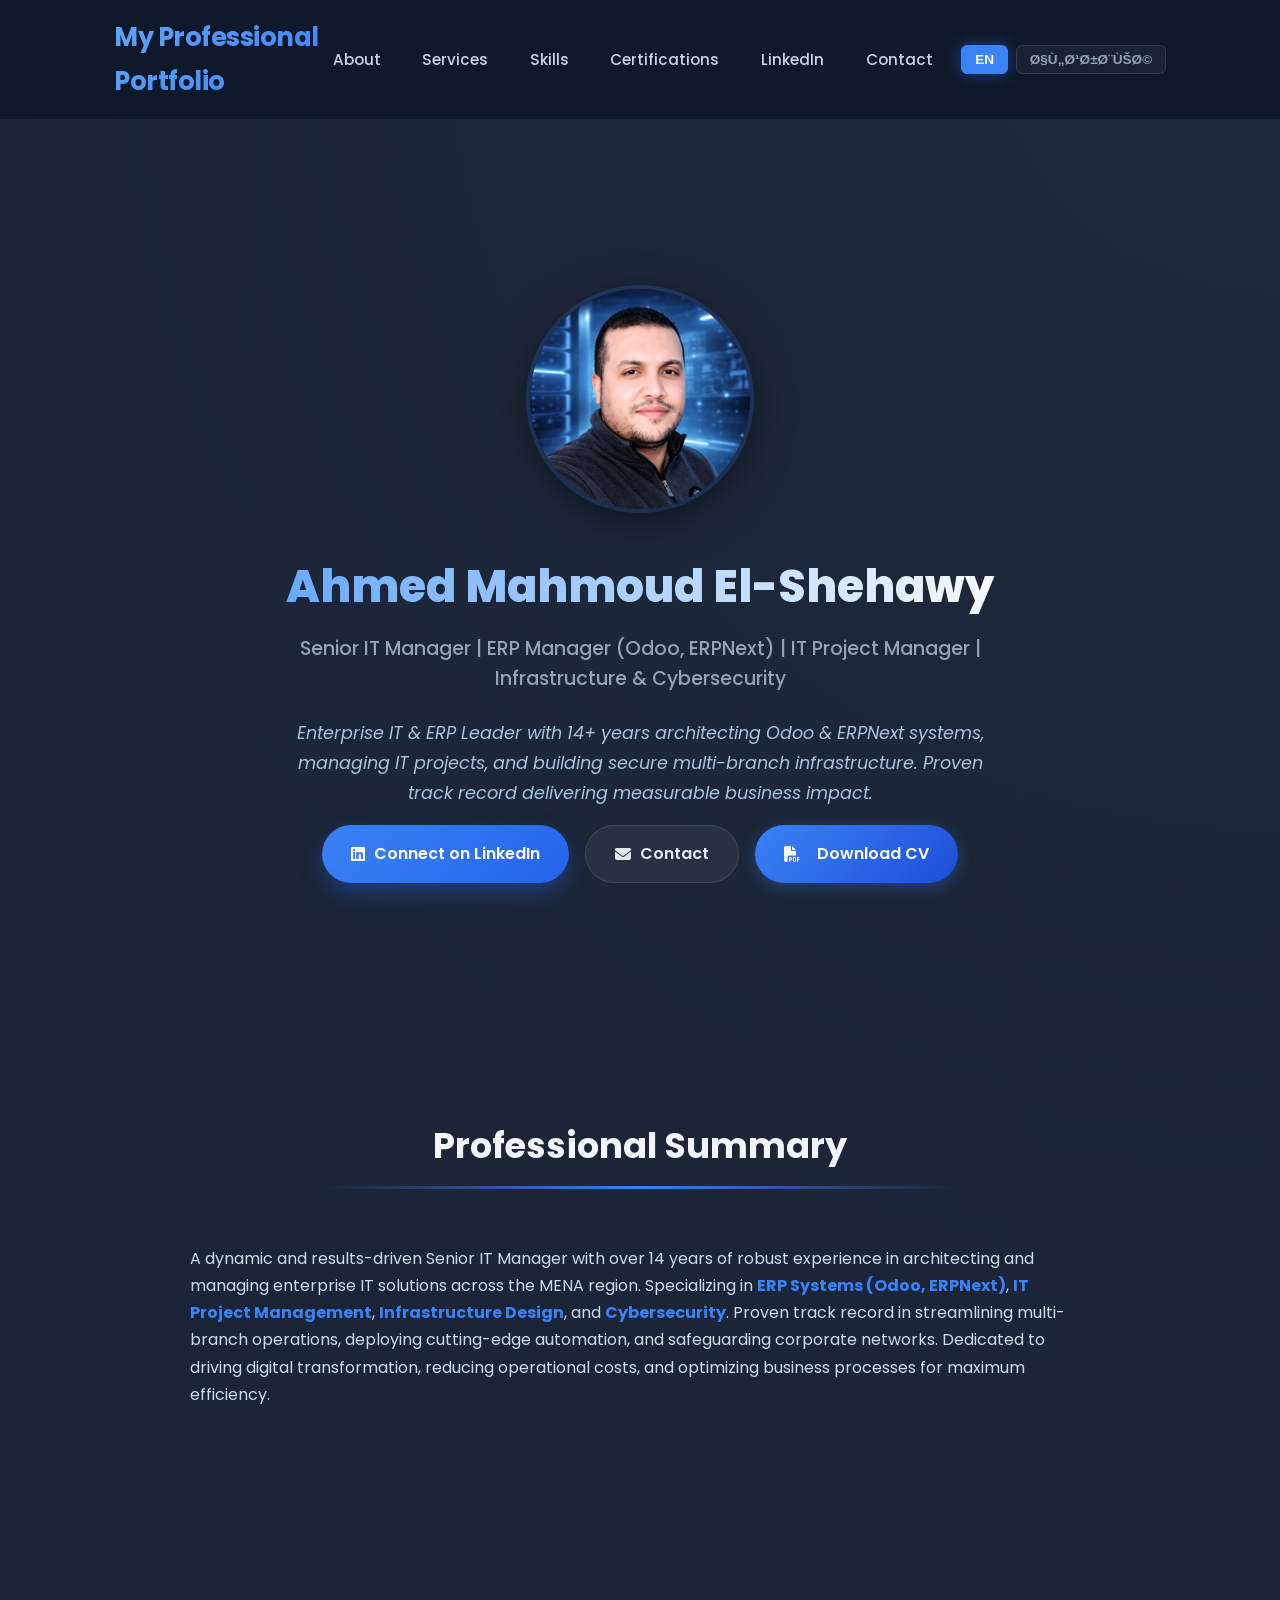
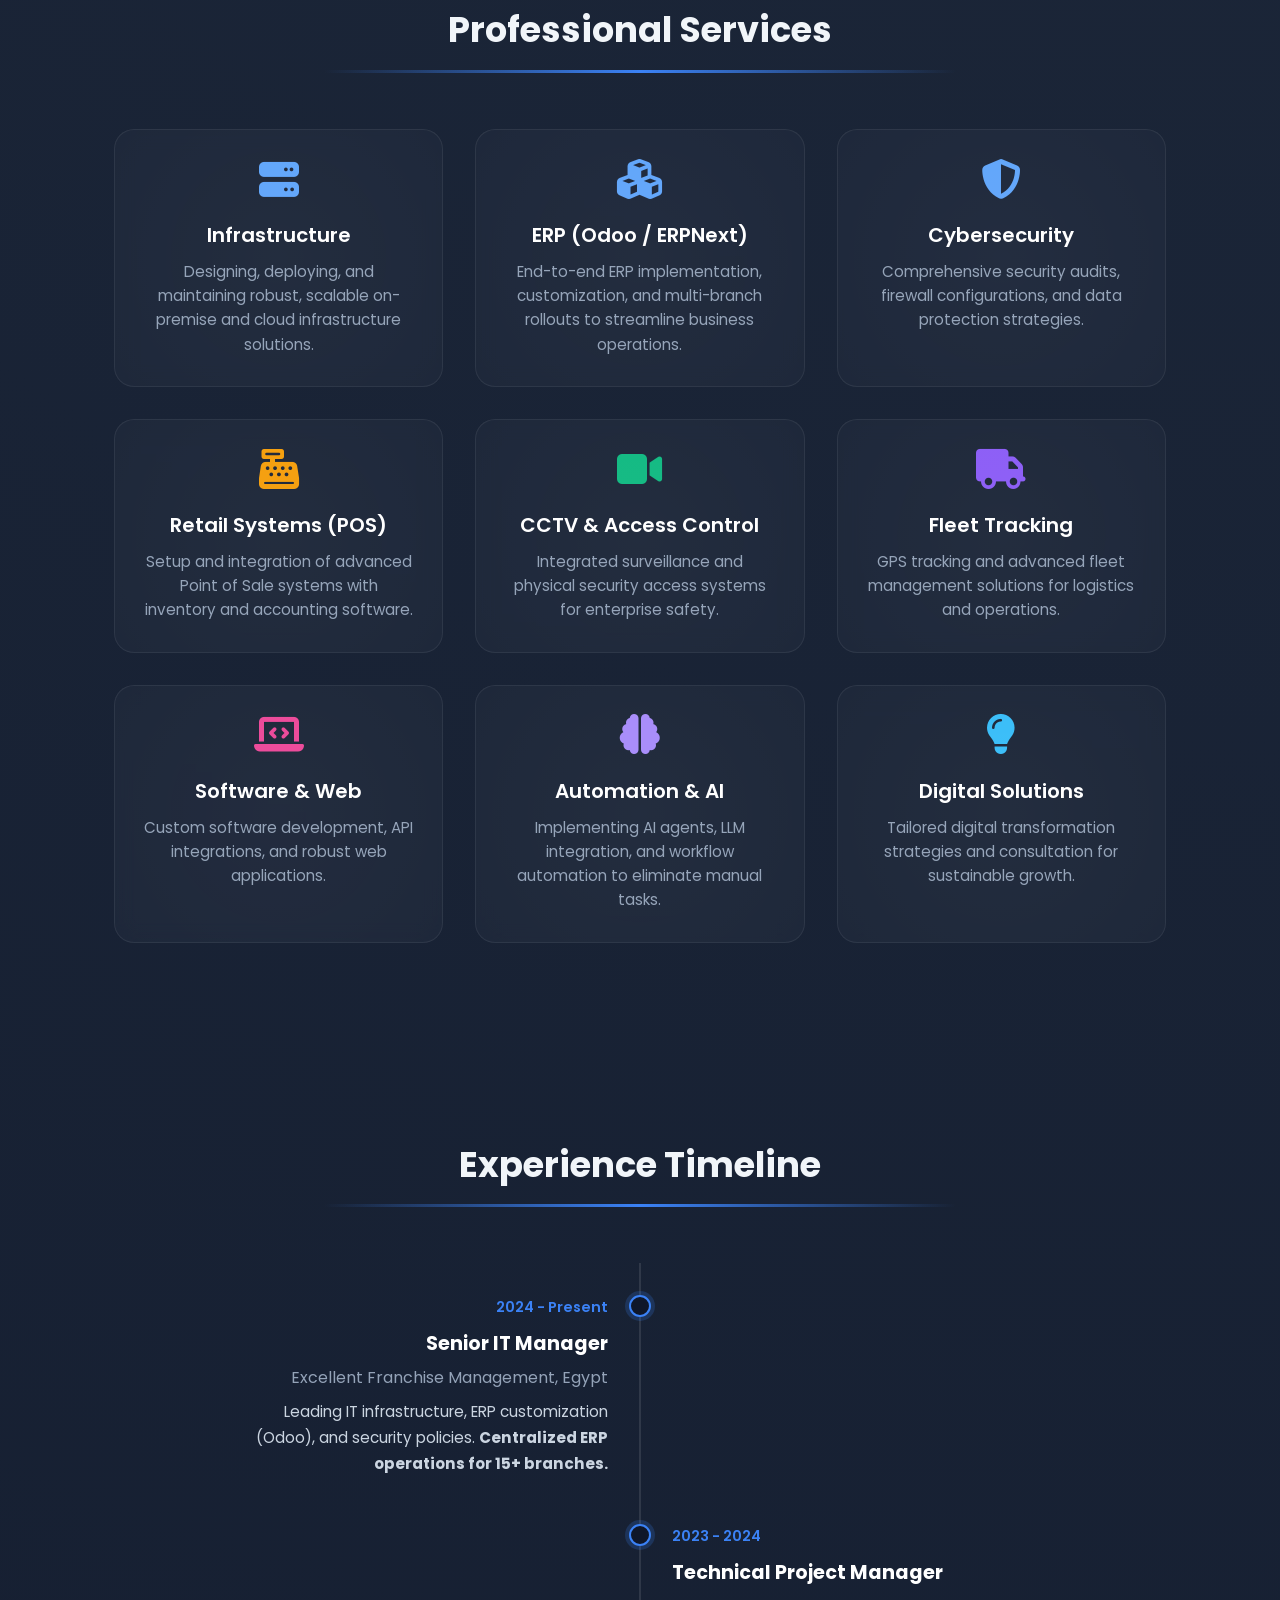
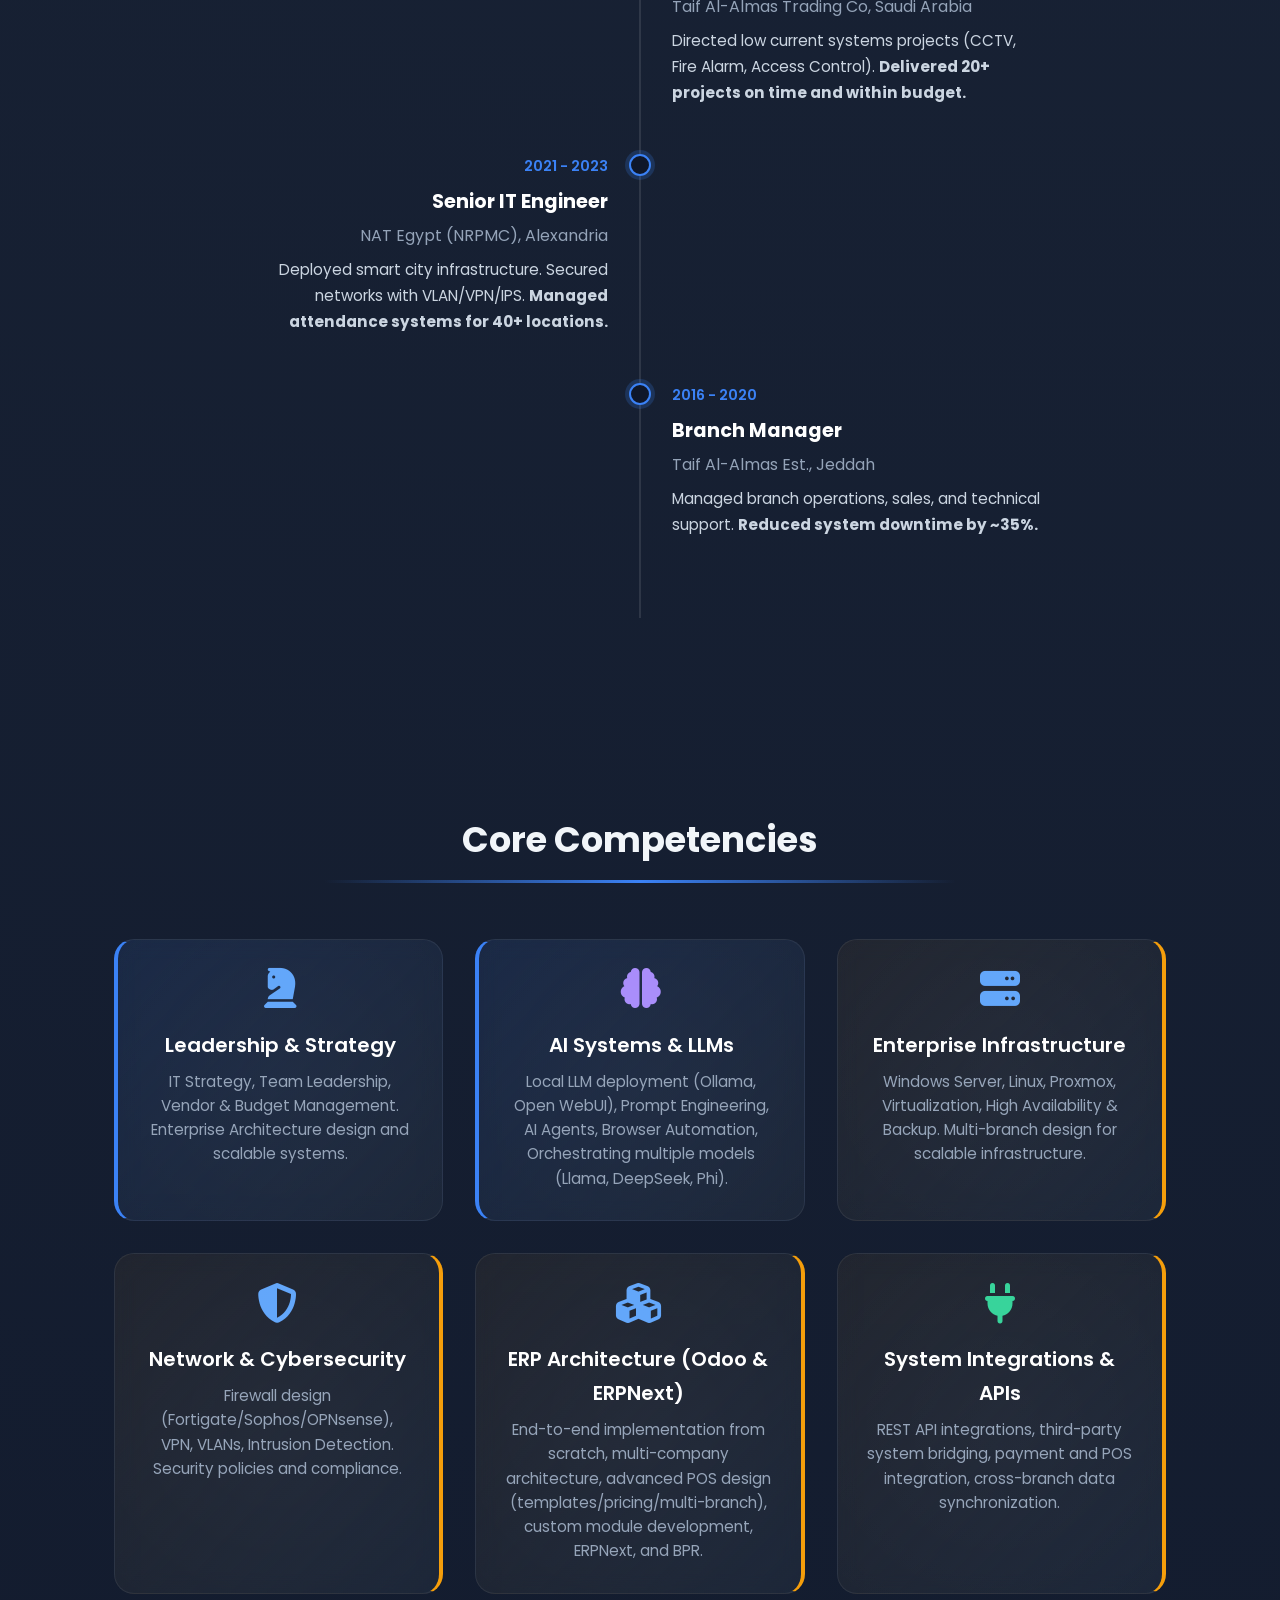
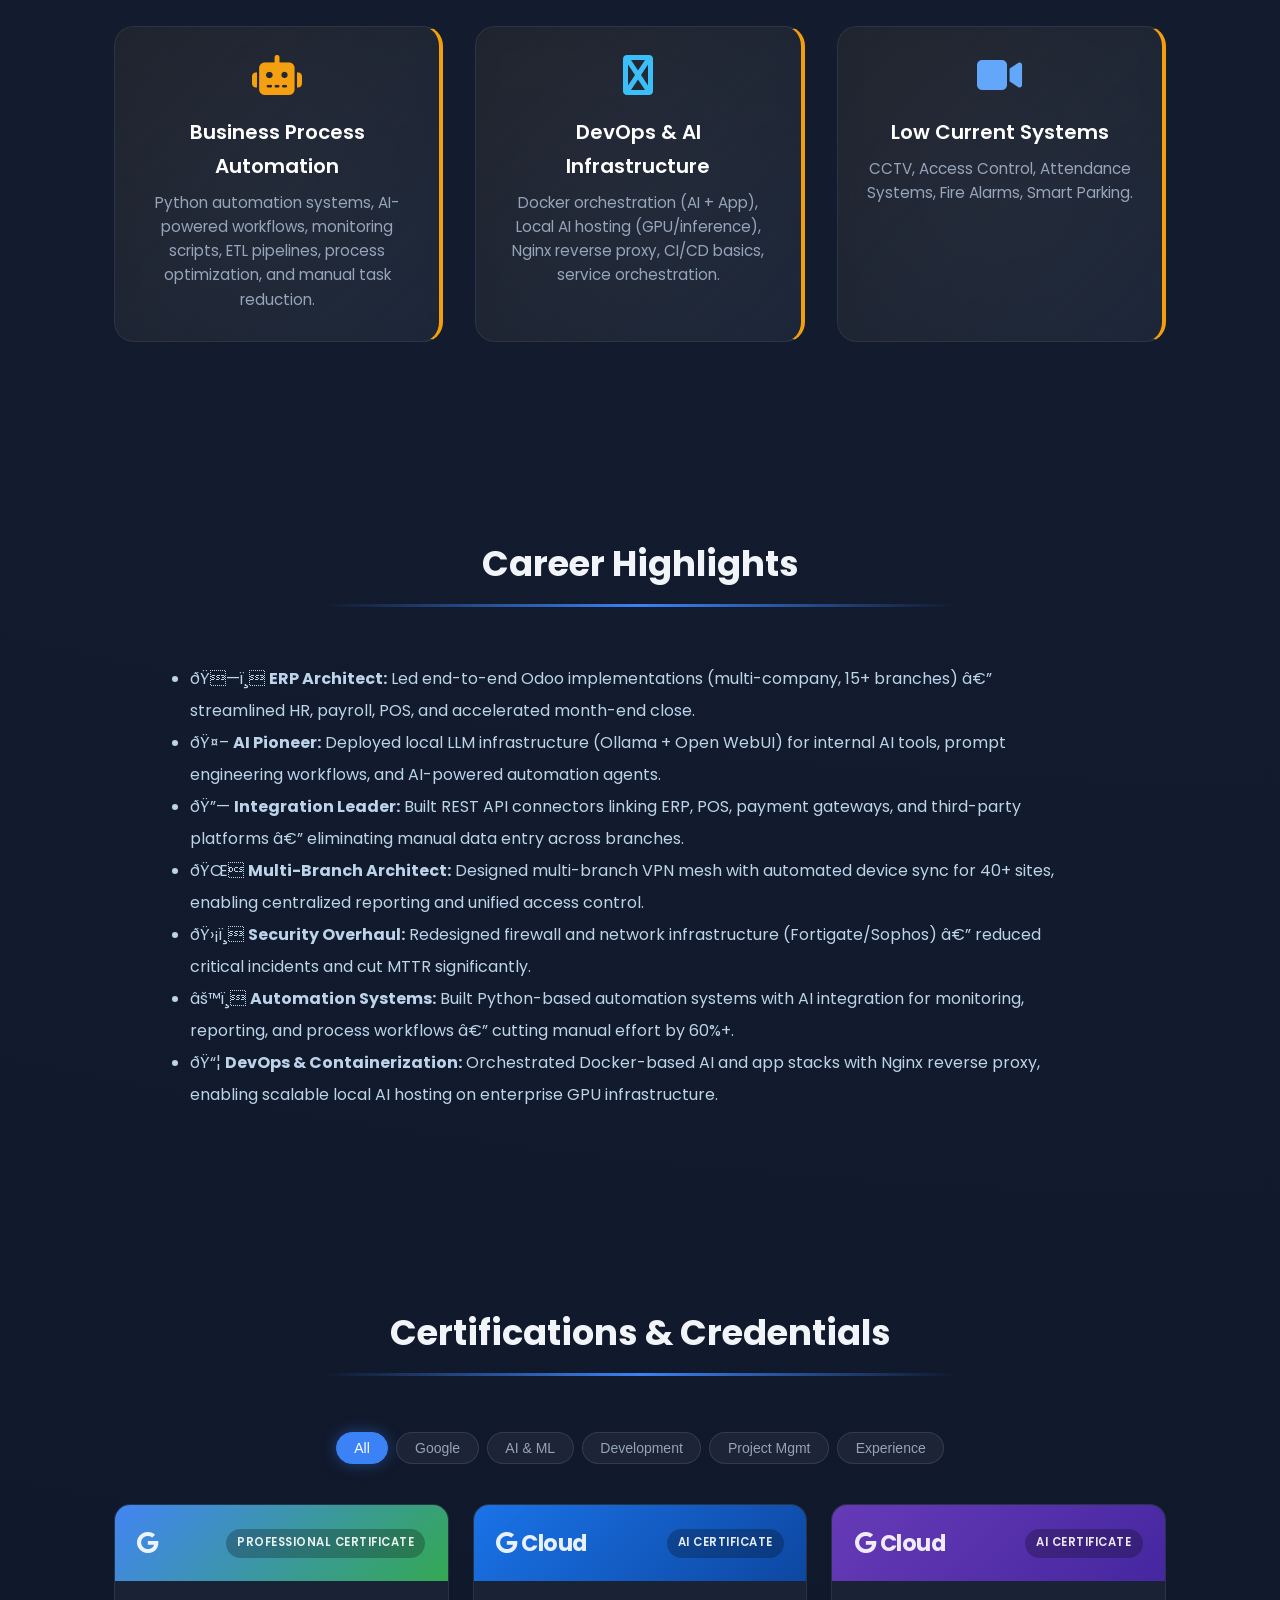
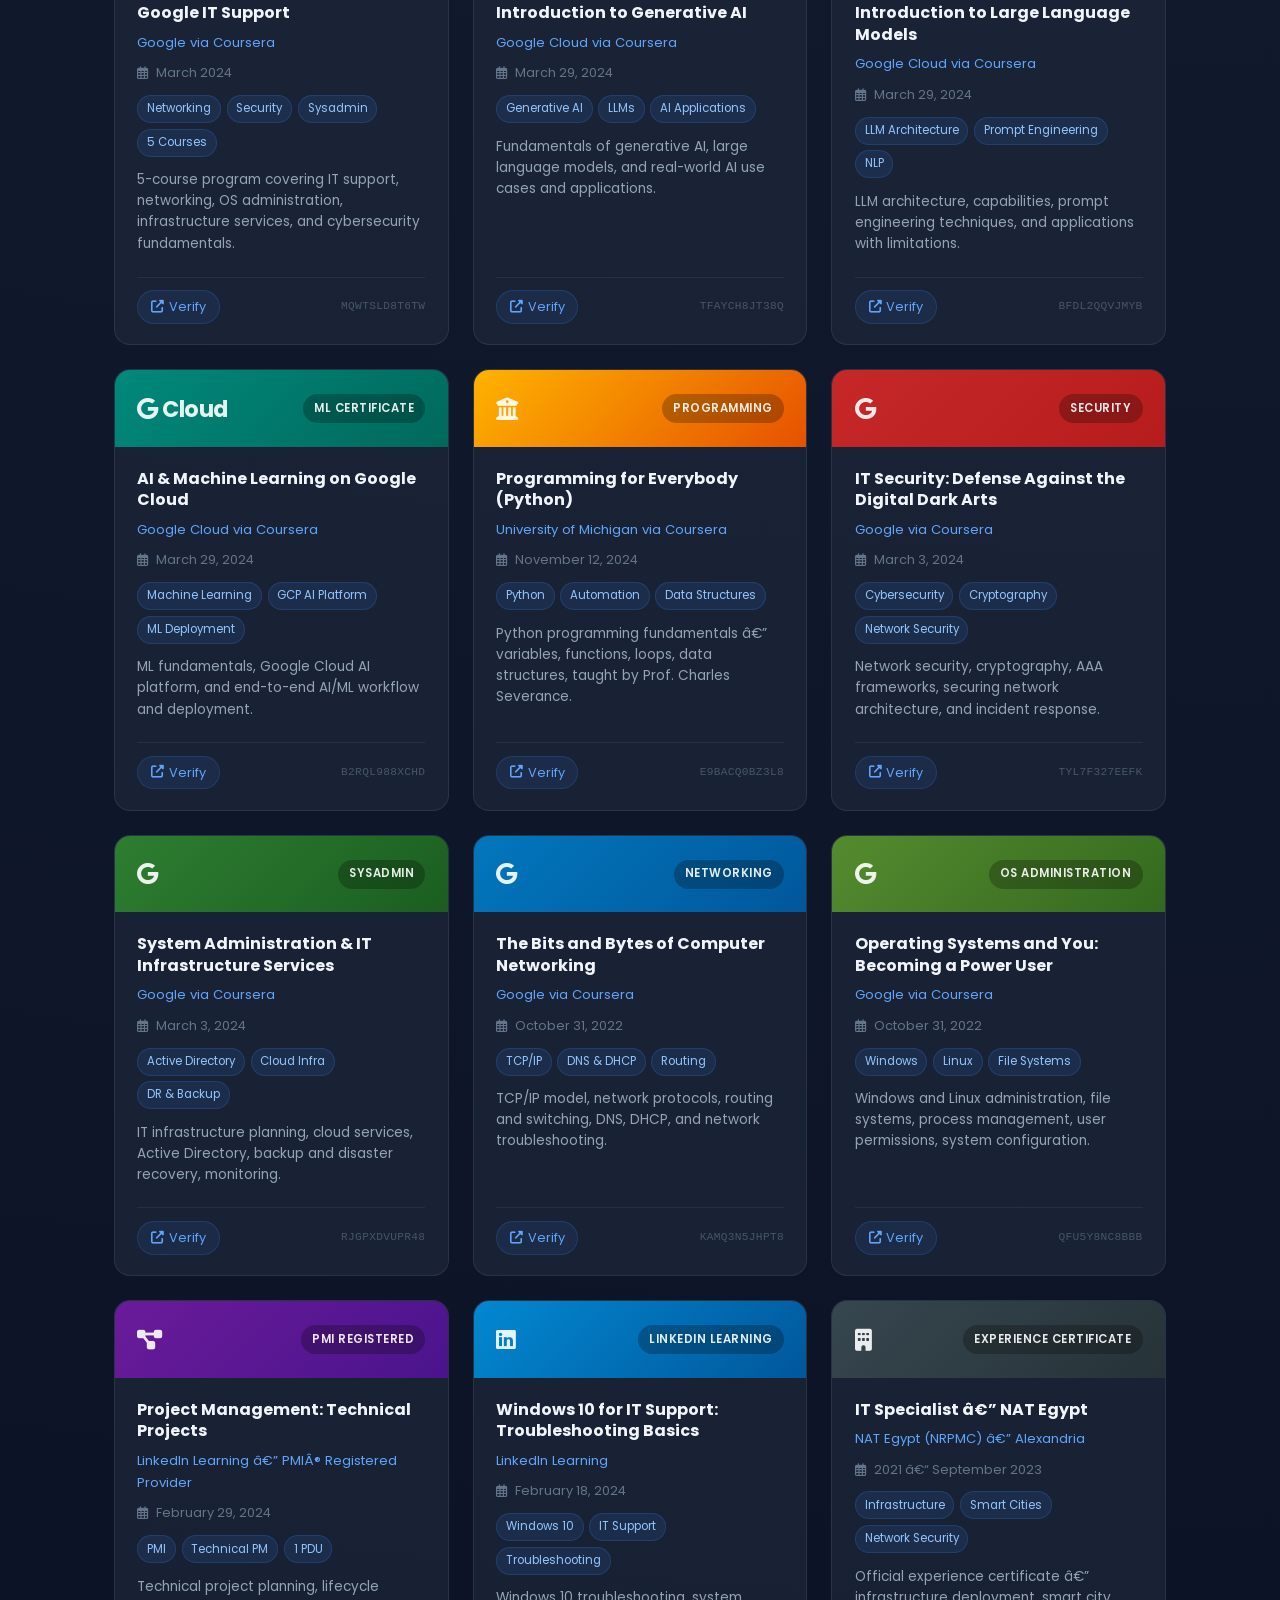
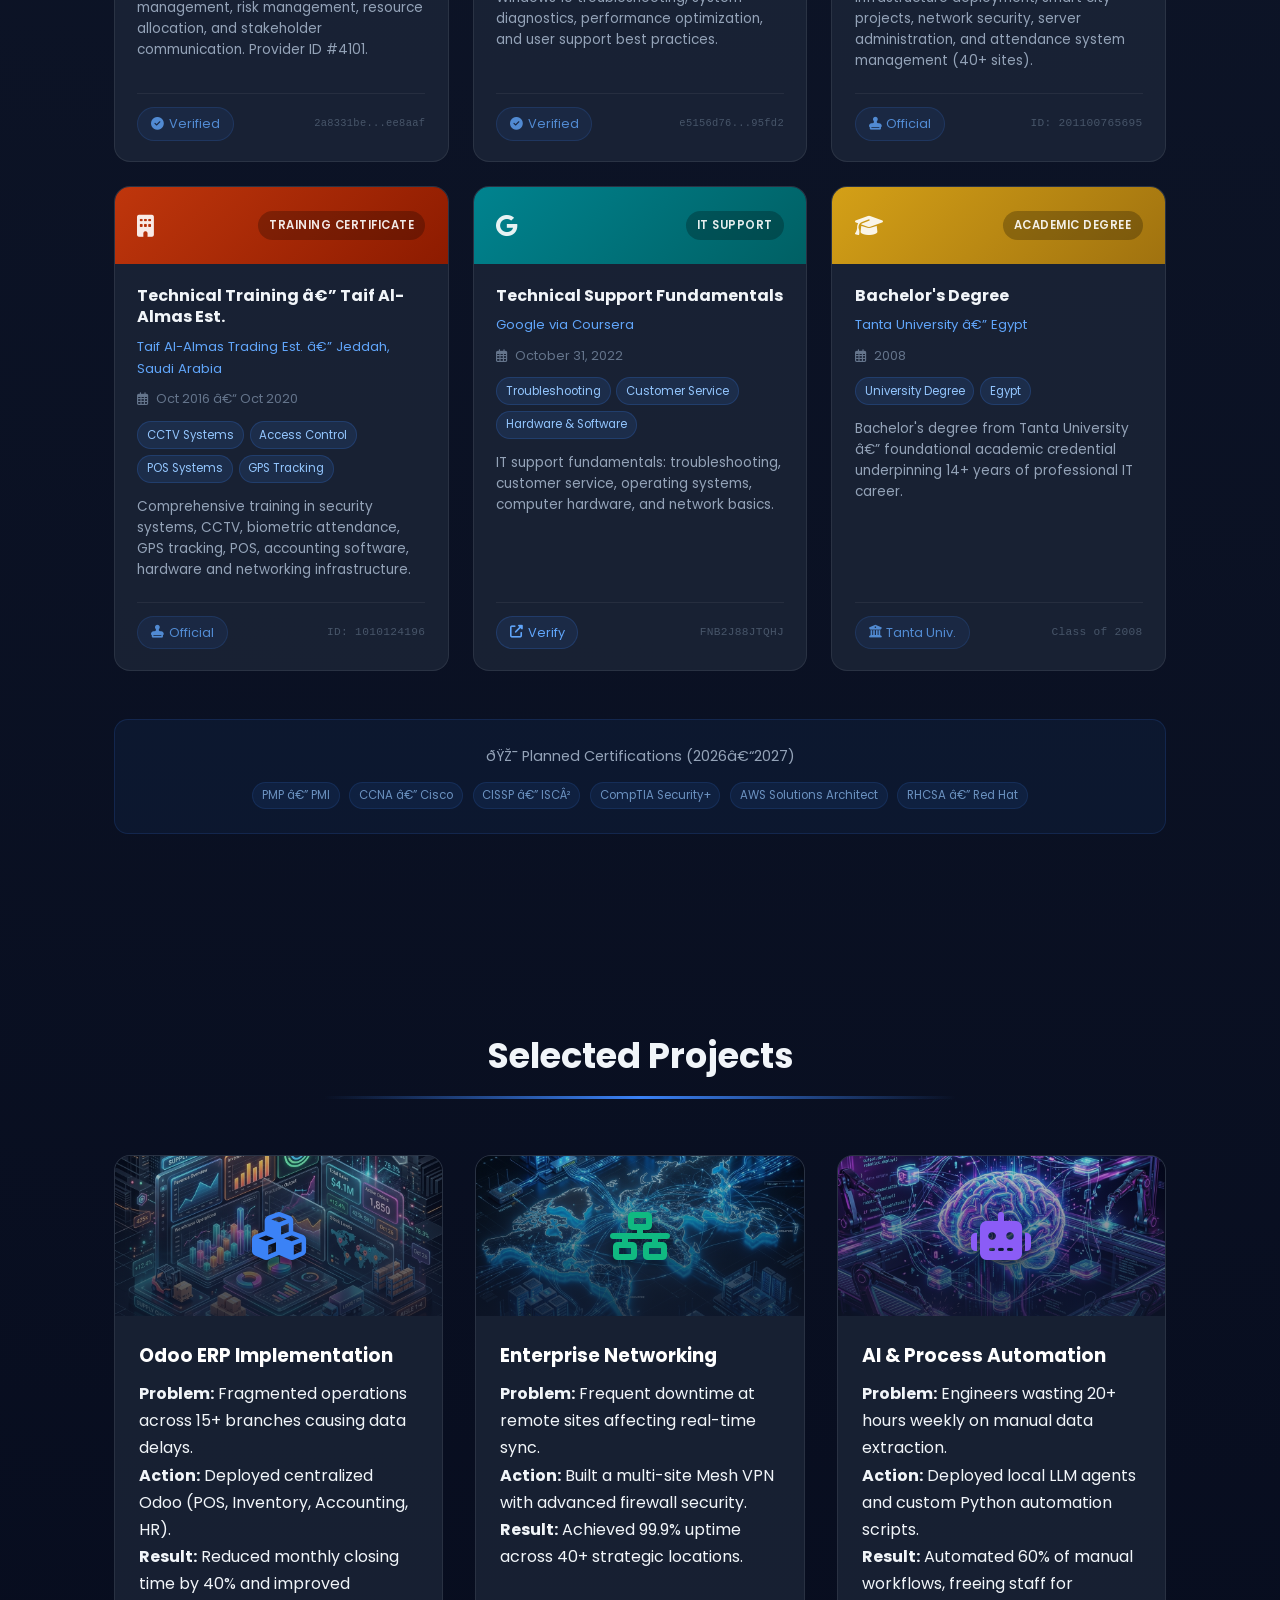
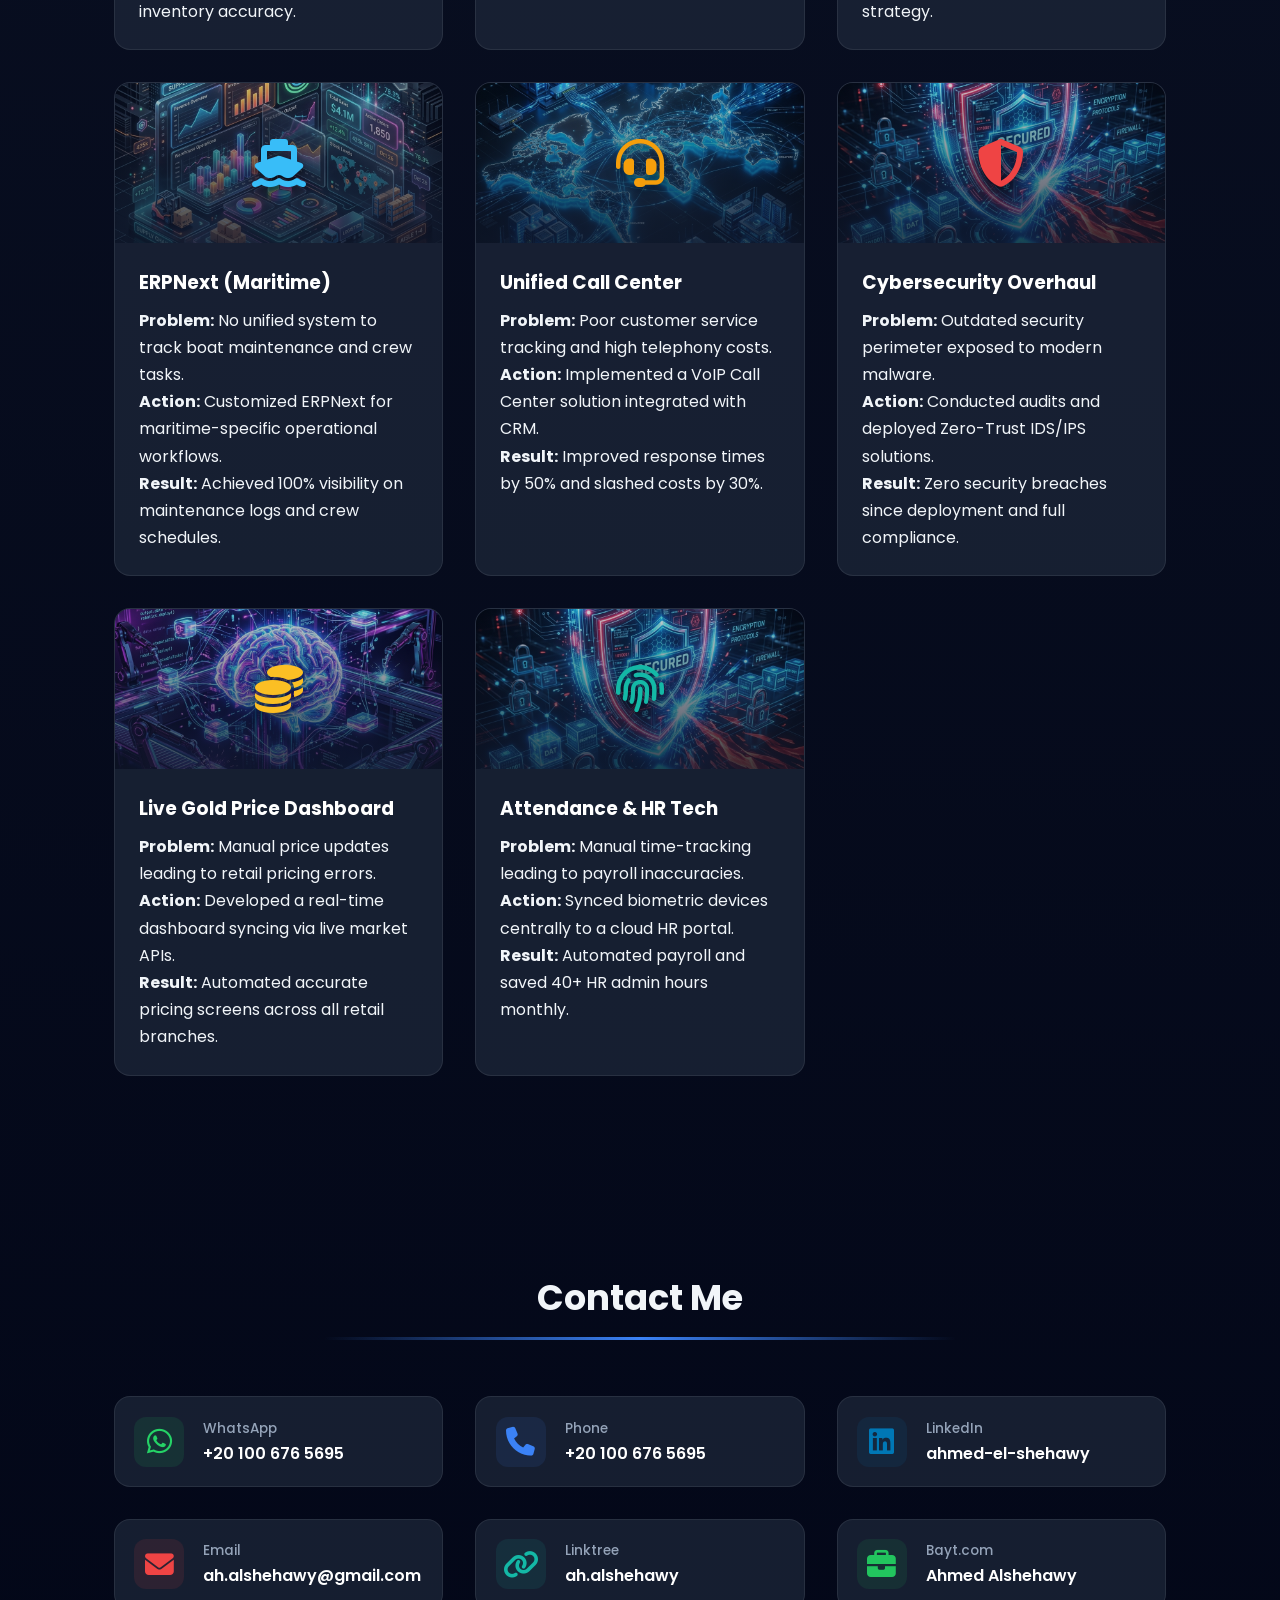
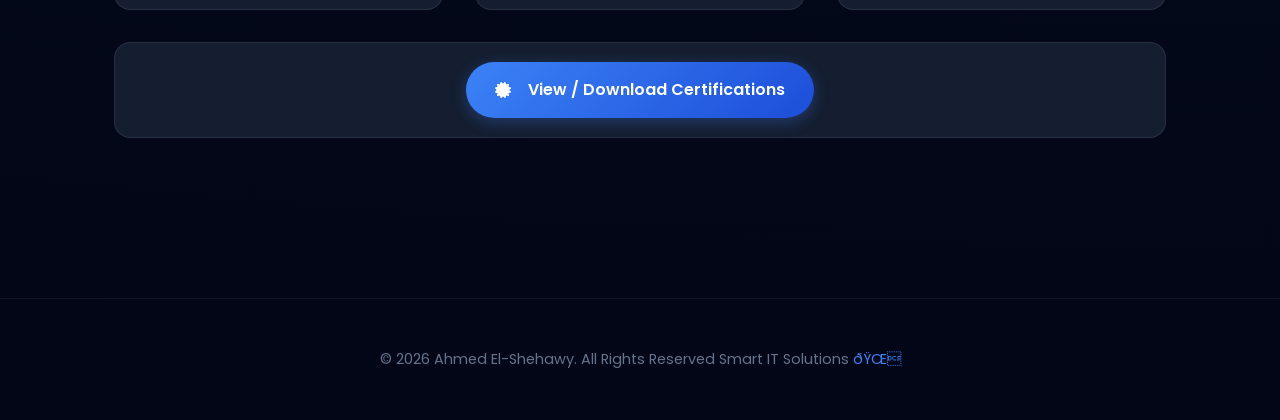
==== commit 801fe558: "Finalize bilingual portfolio: fix index.html corruption, synchronize projects and certs, and optimiz" ====
--- a/index.html
+++ b/index.html
@@ -1,4 +1,4 @@
-<!DOCTYPE html>
+﻿<!DOCTYPE html>
 <html lang="en" dir="ltr">
 
 <head>
@@ -8,1478 +8,7 @@
   <link href="https://fonts.googleapis.com/css2?family=Poppins:wght@300;400;500;600;700;800&display=swap"
     rel="stylesheet">
   <link rel="stylesheet" href="https://cdn.jsdelivr.net/npm/@fortawesome/fontawesome-free@6.5.1/css/all.min.css">
-  <style>
-    /* --- Core Design System --- */
-    :root {
-      --primary: #3b82f6;
-      --primary-dark: #1d4ed8;
-      --secondary: #64748b;
-      --accent: #f59e0b;
-      /* Gold/Amber for distinction */
-      --bg-dark: #0f172a;
-      --glass: rgba(30, 41, 59, 0.7);
-      --glass-border: rgba(255, 255, 255, 0.08);
-      --text-main: #f1f5f9;
-      --text-muted: #94a3b8;
-    }
-
-    * {
-      margin: 0;
-      padding: 0;
-      box-sizing: border-box;
-    }
-
-    html {
-      scroll-behavior: smooth;
-    }
-
-    body {
-      font-family: 'Poppins', sans-serif;
-      background: radial-gradient(circle at top right, #1e293b, #0f172a 60%, #020617);
-      color: var(--text-main);
-      line-height: 1.7;
-      overflow-x: hidden;
-      min-height: 100vh;
-    }
-
-    /* Custom Scrollbar */
-    ::-webkit-scrollbar {
-      width: 8px;
-    }
-
-    ::-webkit-scrollbar-track {
-      background: #0f172a;
-    }
-
-    ::-webkit-scrollbar-thumb {
-      background: #334155;
-      border-radius: 4px;
-    }
-
-    ::-webkit-scrollbar-thumb:hover {
-      background: var(--primary);
-    }
-
-    /* --- Navigation --- */
-    .navbar {
-      background: rgba(15, 23, 42, 0.85) !important;
-      backdrop-filter: blur(12px);
-      border-bottom: 1px solid var(--glass-border);
-      padding: 1rem 0;
-      position: sticky;
-      top: 0;
-      z-index: 1000;
-      transition: all 0.3s ease;
-    }
-
-    .navbar.scrolled {
-      box-shadow: 0 10px 30px -10px rgba(0, 0, 0, 0.5);
-    }
-
-    .navbar-brand {
-      font-size: 1.6rem;
-      font-weight: 700;
-      background: linear-gradient(135deg, #60a5fa, #3b82f6);
-      background-clip: text;
-      -webkit-background-clip: text;
-      -webkit-text-fill-color: transparent;
-      text-decoration: none;
-      letter-spacing: -0.5px;
-    }
-
-    .nav-link {
-      font-weight: 500;
-      margin: 0 0.8rem;
-      position: relative;
-      color: #cbd5e1 !important;
-      text-decoration: none;
-      font-size: 0.95rem;
-      transition: color 0.3s ease;
-    }
-
-    .nav-link::after {
-      content: '';
-      position: absolute;
-      bottom: -4px;
-      left: 0;
-      width: 0;
-      height: 2px;
-      background: var(--primary);
-      transition: width 0.3s ease;
-    }
-
-    .nav-link:hover::after {
-      width: 100%;
-    }
-
-    .nav-link:hover {
-      color: #fff !important;
-    }
-
-    /* Language Toggle */
-    .lang-toggle {
-      position: fixed;
-      right: 20px;
-      top: 85px;
-      z-index: 999;
-      display: flex;
-      flex-direction: column;
-      gap: 0.5rem;
-      padding: 0.5rem;
-      border-radius: 12px;
-      background: rgba(15, 23, 42, 0.8);
-      backdrop-filter: blur(8px);
-      border: 1px solid var(--glass-border);
-      box-shadow: 0 4px 20px rgba(0, 0, 0, 0.2);
-    }
-
-    @media (min-width: 992px) {
-      .lang-toggle {
-        position: static;
-        flex-direction: row;
-        background: transparent;
-        border: none;
-        box-shadow: none;
-        padding: 0;
-      }
-    }
-
-    .lang-btn {
-      background: rgba(255, 255, 255, 0.05);
-      border: 1px solid rgba(255, 255, 255, 0.1);
-      color: var(--text-muted);
-      padding: 0.4rem 0.8rem;
-      border-radius: 6px;
-      cursor: pointer;
-      font-weight: 600;
-      font-size: 0.85rem;
-      transition: all 0.2s;
-    }
-
-    .lang-btn.active {
-      background: var(--primary);
-      color: #fff;
-      border-color: var(--primary);
-      box-shadow: 0 0 15px rgba(59, 130, 246, 0.4);
-    }
-
-    .container {
-      max-width: 1100px;
-      margin: 0 auto;
-      padding: 0 1.5rem;
-    }
-
-    /* --- Project Grid Updates --- */
-    .projects-grid {
-      display: grid;
-      grid-template-columns: repeat(auto-fill, minmax(280px, 1fr));
-      gap: 1.5rem;
-    }
-
-    .project-card {
-      /* Ensure consistent height */
-      display: flex;
-      flex-direction: column;
-    }
-
-    .proj-body {
-      flex: 1;
-      display: flex;
-      flex-direction: column;
-    }
-
-    /* Original Styles continue below... */
-    /* --- Hero Section --- */
-    .hero {
-      min-height: 100vh;
-      display: flex;
-      align-items: center;
-      justify-content: center;
-      padding: 6rem 1rem 4rem;
-      position: relative;
-    }
-
-    .hero-content {
-      text-align: center;
-      max-width: 800px;
-      margin: 0 auto;
-    }
-
-    /* Fixed: Typo in margin */
-    .profile-wrap {
-      width: 220px;
-      height: 220px;
-      margin: 0 auto 2.5rem;
-      position: relative;
-      border-radius: 50%;
-      perspective: 1000px;
-    }
-
-    .profile-image,
-    .cup-image {
-      position: absolute;
-      left: 0;
-      top: 0;
-      width: 100%;
-      height: 100%;
-      border-radius: 50%;
-      object-fit: cover;
-      object-position: center 20%;
-      transition: opacity 0.4s ease;
-      /* Premium Effect: Glow */
-      box-shadow: 0 0 0 4px rgba(59, 130, 246, 0.2), 0 10px 40px rgba(0, 0, 0, 0.5);
-    }
-
-    .cup-image {
-      opacity: 0;
-      pointer-events: none;
-    }
-
-    .profile-wrap:hover .profile-image {
-      transform: scale(1.02);
-    }
-
-    .profile-wrap.animate .profile-image {
-      opacity: 0;
-    }
-
-    .profile-wrap.animate .cup-image {
-      opacity: 1;
-      animation: coinFlip 1.5s cubic-bezier(0.4, 0, 0.2, 1) forwards;
-    }
-
-    @keyframes coinFlip {
-      0% {
-        transform: rotateY(0);
-      }
-
-      100% {
-        transform: rotateY(360deg);
-      }
-    }
-
-    .main-name {
-      font-size: 2.8rem;
-      font-weight: 800;
-      margin-bottom: 0.5rem;
-      background: linear-gradient(to right, #60a5fa, #fff, #60a5fa);
-      background-size: 200% auto;
-      background-clip: text;
-      -webkit-background-clip: text;
-      -webkit-text-fill-color: transparent;
-      animation: shine 5s linear infinite;
-    }
-
-    @keyframes shine {
-      to {
-        background-position: 200% center;
-      }
-    }
-
-    .job-title {
-      font-size: 1.2rem;
-      color: #94a3b8;
-      font-weight: 500;
-      margin-bottom: 1.5rem;
-      line-height: 1.6;
-    }
-
-    .tagline {
-      font-size: 1.1rem;
-      color: #cbd5e1;
-      margin-bottom: 2.5rem;
-      font-style: italic;
-      opacity: 0.9;
-    }
-
-    .cta-buttons {
-      display: flex;
-      gap: 1rem;
-      justify-content: center;
-      flex-wrap: wrap;
-    }
-
-    .btn {
-      padding: 0.9rem 1.8rem;
-      border-radius: 50px;
-      font-weight: 600;
-      text-decoration: none;
-      transition: all 0.3s ease;
-      display: inline-flex;
-      align-items: center;
-      gap: 0.6rem;
-      border: none;
-      cursor: pointer;
-    }
-
-    .btn-primary {
-      background: linear-gradient(135deg, #3b82f6, #2563eb);
-      color: #fff;
-      box-shadow: 0 10px 25px -5px rgba(37, 99, 235, 0.5);
-    }
-
-    .btn-primary:hover {
-      transform: translateY(-3px);
-      box-shadow: 0 15px 35px -5px rgba(37, 99, 235, 0.6);
-    }
-
-    .btn-secondary {
-      background: rgba(255, 255, 255, 0.05);
-      color: #e2e8f0;
-      border: 1px solid rgba(255, 255, 255, 0.1);
-    }
-
-    .btn-secondary:hover {
-      background: rgba(255, 255, 255, 0.1);
-      transform: translateY(-3px);
-    }
-
-    .btn-download {
-      position: relative;
-      overflow: hidden;
-      transition: all 0.3s ease;
-      background: linear-gradient(135deg, #3b82f6, #1d4ed8) !important;
-      border: none !important;
-      color: white !important;
-      font-weight: 600;
-      box-shadow: 0 4px 15px rgba(59, 130, 246, 0.3);
-    }
-
-    .btn-download:hover {
-      transform: translateY(-3px);
-      box-shadow: 0 8px 25px rgba(59, 130, 246, 0.5) !important;
-    }
-
-    .btn-download i {
-      margin-right: 8px;
-    }
-
-    html[dir="rtl"] .btn-download i {
-      margin-right: 0;
-      margin-left: 8px;
-    }
-
-    /* --- Sections & Cards --- */
-    .section {
-      padding: 6rem 0;
-      position: relative;
-    }
-
-    .section-title {
-      font-size: 2.2rem;
-      font-weight: 700;
-      text-align: center;
-      margin-bottom: 3.5rem;
-      position: relative;
-      display: block;
-      width: 100%;
-    }
-
-    .section-title::after {
-      content: '';
-      display: block;
-      width: 60%;
-      height: 3px;
-      background: linear-gradient(90deg, transparent, #3b82f6, transparent);
-      margin: 10px auto 0;
-    }
-
-    /* Glassmorphic Cards */
-    .skills-grid,
-    .projects-grid,
-    .contact-grid {
-      display: grid;
-      gap: 2rem;
-    }
-
-    .skills-grid {
-      grid-template-columns: repeat(auto-fit, minmax(250px, 1fr));
-    }
-
-    .skill-card {
-      background: var(--glass);
-      backdrop-filter: blur(10px);
-      padding: 1.8rem;
-      border-radius: 20px;
-      border: 1px solid var(--glass-border);
-      transition: all 0.3s;
-      text-align: center;
-      position: relative;
-      overflow: hidden;
-    }
-
-    /* Core Competencies Style */
-    .skill-core {
-      background: linear-gradient(135deg, rgba(59, 130, 246, 0.1), rgba(30, 41, 59, 0.7));
-      border-left: 4px solid var(--primary);
-    }
-
-    /* Expertise Style */
-    .skill-expertise {
-      background: linear-gradient(135deg, rgba(245, 158, 11, 0.05), rgba(30, 41, 59, 0.7));
-      border-right: 4px solid var(--accent);
-    }
-
-    .skill-card::before {
-      content: '';
-      position: absolute;
-      top: -50%;
-      left: -50%;
-      width: 200%;
-      height: 200%;
-      background: radial-gradient(circle, rgba(255, 255, 255, 0.03) 0%, transparent 70%);
-      pointer-events: none;
-    }
-
-    .skill-card:hover {
-      transform: translateY(-5px);
-      border-color: rgba(59, 130, 246, 0.4);
-      box-shadow: 0 20px 40px -10px rgba(0, 0, 0, 0.5);
-    }
-
-    .skill-icon {
-      font-size: 2.5rem;
-      color: #60a5fa;
-      margin-bottom: 1.2rem;
-    }
-
-    .skill-title {
-      font-size: 1.25rem;
-      font-weight: 600;
-      color: #fff;
-      margin-bottom: 0.5rem;
-    }
-
-    .skill-desc {
-      color: #94a3b8;
-      font-size: 0.95rem;
-      line-height: 1.6;
-    }
-
-    .project-card {
-      padding: 0;
-      border: 1px solid var(--glass-border);
-      background: var(--glass);
-      border-radius: 16px;
-      overflow: hidden;
-    }
-
-    .proj-header {
-      height: 160px;
-      position: relative;
-      overflow: hidden;
-      display: flex;
-      align-items: center;
-      justify-content: center;
-    }
-
-    .proj-header img {
-      width: 100%;
-      height: 100%;
-      object-fit: cover;
-      transition: transform 0.5s ease;
-    }
-
-    .project-card:hover .proj-header img {
-      transform: scale(1.1);
-    }
-
-    .proj-overlay {
-      position: absolute;
-      top: 0;
-      left: 0;
-      width: 100%;
-      height: 100%;
-      background: linear-gradient(to bottom, rgba(15, 23, 42, 0.2), rgba(15, 23, 42, 0.8));
-      display: flex;
-      align-items: center;
-      justify-content: center;
-      font-size: 3rem;
-      color: rgba(255, 255, 255, 0.9);
-      text-shadow: 0 4px 10px rgba(0, 0, 0, 0.5);
-    }
-
-    .project-card .proj-body {
-      padding: 1.5rem;
-    }
-
-    .project-card h3 {
-      color: #fff;
-      margin-bottom: 0.5rem;
-    }
-
-    /* --- Timeline Section --- */
-    .timeline {
-      position: relative;
-      max-width: 800px;
-      margin: 0 auto;
-      padding: 2rem 0;
-    }
-
-    .timeline::before {
-      content: '';
-      position: absolute;
-      left: 50%;
-      top: 0;
-      width: 2px;
-      height: 100%;
-      background: rgba(255, 255, 255, 0.1);
-      transform: translateX(-50%);
-    }
-
-    .timeline-item {
-      position: relative;
-      margin-bottom: 3rem;
-      width: 50%;
-      padding-right: 2rem;
-      text-align: right;
-    }
-
-    .timeline-item:nth-child(even) {
-      margin-left: 50%;
-      padding-right: 0;
-      padding-left: 2rem;
-      text-align: left;
-    }
-
-    .timeline-dot {
-      position: absolute;
-      right: -11px;
-      top: 0;
-      width: 22px;
-      height: 22px;
-      border-radius: 50%;
-      background: var(--bg-dark);
-      border: 2px solid var(--primary);
-      box-shadow: 0 0 0 4px rgba(59, 130, 246, 0.2);
-    }
-
-    .timeline-item:nth-child(even) .timeline-dot {
-      right: auto;
-      left: -11px;
-    }
-
-    .timeline-date {
-      color: var(--primary);
-      font-weight: 600;
-      font-size: 0.9rem;
-      margin-bottom: 0.5rem;
-      display: block;
-    }
-
-    .timeline-content h3 {
-      font-size: 1.2rem;
-      color: #fff;
-      margin-bottom: 0.2rem;
-    }
-
-    .timeline-content h4 {
-      font-size: 1rem;
-      color: #94a3b8;
-      font-weight: 400;
-      margin-bottom: 0.5rem;
-    }
-
-    .timeline-content p {
-      font-size: 0.95rem;
-      color: #cbd5e1;
-    }
-
-    /* RTL specific overrides handled by dir="rtl" */
-    html[dir="rtl"] .timeline::before {
-      left: 50%;
-    }
-
-    html[dir="rtl"] .timeline-item {
-      text-align: left;
-      padding-left: 2rem;
-      padding-right: 0;
-    }
-
-    html[dir="rtl"] .timeline-item:nth-child(even) {
-      margin-right: 50%;
-      margin-left: 0;
-      text-align: right;
-      padding-right: 2rem;
-      padding-left: 0;
-    }
-
-    html[dir="rtl"] .timeline-dot {
-      left: -11px;
-      right: auto;
-    }
-
-    html[dir="rtl"] .timeline-item:nth-child(even) .timeline-dot {
-      right: -11px;
-      left: auto;
-    }
-
-    html[dir="rtl"] .nav-link::after {
-      right: 0;
-      left: auto;
-    }
-
-    /* --- Contact --- */
-    .contact-grid {
-      grid-template-columns: repeat(auto-fit, minmax(280px, 1fr));
-    }
-
-    .contact-item {
-      display: flex;
-      align-items: center;
-      gap: 1.2rem;
-      padding: 1.2rem;
-      background: var(--glass);
-      border: 1px solid var(--glass-border);
-      border-radius: 16px;
-      text-decoration: none;
-      color: var(--text-main);
-      transition: all 0.3s;
-    }
-
-    .contact-label {
-      font-size: 0.85rem;
-      color: #94a3b8;
-      font-weight: 500;
-    }
-
-    .contact-value {
-      font-size: 1rem;
-      color: #e2e8f0;
-      font-weight: 600;
-    }
-
-    .contact-item:hover {
-      background: rgba(30, 41, 59, 0.9);
-      transform: translateY(-5px);
-      border-color: var(--primary);
-      box-shadow: 0 10px 20px rgba(0, 0, 0, 0.2);
-    }
-
-    .contact-icon {
-      font-size: 1.8rem;
-      width: 50px;
-      height: 50px;
-      display: flex;
-      align-items: center;
-      justify-content: center;
-      border-radius: 12px;
-      background: rgba(255, 255, 255, 0.05);
-    }
-
-    /* Brand Specific Contact Icons */
-    .contact-item[href*="wa.me"] .contact-icon {
-      color: #25d366;
-      background: rgba(37, 211, 102, 0.1);
-    }
-
-    .contact-item[href*="tel:"] .contact-icon {
-      color: #3b82f6;
-      background: rgba(59, 130, 246, 0.1);
-    }
-
-    .contact-item[href*="linkedin"] .contact-icon {
-      color: #0077b5;
-      background: rgba(0, 119, 181, 0.1);
-    }
-
-    .contact-item[href*="bayt"] .contact-icon {
-      color: #22c55e;
-      background: rgba(34, 197, 94, 0.1);
-    }
-
-    .contact-item[href*="mailto"] .contact-icon {
-      color: #ef4444;
-      background: rgba(239, 68, 68, 0.1);
-    }
-
-    .contact-item[href*="linktr.ee"] .contact-icon {
-      color: #14b8a6;
-      background: rgba(20, 184, 166, 0.1);
-    }
-
-    .footer {
-      text-align: center;
-      padding: 3rem 1rem;
-      color: #64748b;
-      font-size: 0.9rem;
-      border-top: 1px solid rgba(255, 255, 255, 0.05);
-      margin-top: 4rem;
-    }
-
-    /* --- Utilities --- */
-    .revealable {
-      opacity: 0;
-      transform: translateY(30px);
-      transition: all 0.8s cubic-bezier(0.2, 0.8, 0.2, 1);
-    }
-
-    .revealable.reveal {
-      opacity: 1;
-      transform: translateY(0);
-    }
-
-    /* Language Switching Logic - STRICT ENFORCEMENT */
-    .lang {
-      display: none !important;
-    }
-
-    .lang.active {
-      display: block !important;
-      animation: fadeIn 0.5s ease;
-    }
-
-    @keyframes fadeIn {
-      from {
-        opacity: 0;
-      }
-
-      to {
-        opacity: 1;
-      }
-    }
-
-    /* Centering Helper */
-    .text-center {
-      text-align: center;
-    }
-
-    @media (max-width: 768px) {
-      .main-name {
-        font-size: 2rem;
-        white-space: normal;
-        line-height: 1.2;
-        font-size: 2rem;
-        white-space: normal;
-        line-height: 1.2;
-        margin-bottom: 0.5rem;
-      }
-
-      .job-title {
-        font-size: 1rem;
-        padding: 0 10px;
-      }
-
-      .section {
-        padding: 4rem 1rem;
-      }
-
-      .navbar-brand {
-        font-size: 1.4rem;
-      }
-
-      /* Timeline Responsive Fixes */
-      .timeline::before {
-        left: 20px;
-      }
-
-      .timeline-item {
-        width: 100%;
-        padding-left: 3rem;
-        padding-right: 0;
-        text-align: left !important;
-        margin-left: 0;
-      }
-
-      .timeline-item:nth-child(even) {
-        margin-left: 0;
-        padding-left: 3rem;
-        text-align: left !important;
-      }
-
-      .timeline-dot {
-        left: 9px;
-        right: auto !important;
-      }
-
-      /* RTL Mobile Timeline */
-      html[dir="rtl"] .timeline::before {
-        right: 20px;
-        left: auto;
-      }
-
-      html[dir="rtl"] .timeline-item {
-        padding-right: 3rem;
-        padding-left: 0;
-        text-align: right !important;
-      }
-
-      html[dir="rtl"] .timeline-item:nth-child(even) {
-        padding-right: 3rem;
-        text-align: right !important;
-        margin-right: 0;
-      }
-
-      html[dir="rtl"] .timeline-dot {
-        right: 9px;
-        left: auto !important;
-      }
-
-      /* Center alignment on mobile for specific sections */
-      .hero-content,
-      .section-title,
-      .job-title,
-      .tagline {
-        text-align: center;
-      }
-    }
-
-    #backToTop {
-      position: fixed;
-      bottom: 30px;
-      right: 30px;
-      z-index: 9999;
-      background: linear-gradient(135deg, #3b82f6, #1d4ed8);
-      color: #fff;
-      width: 50px;
-      height: 50px;
-      border-radius: 50%;
-      display: flex;
-      align-items: center;
-      justify-content: center;
-      cursor: pointer;
-      border: 1px solid rgba(255, 255, 255, 0.2);
-      box-shadow: 0 8px 25px rgba(37, 99, 235, 0.4);
-      opacity: 0;
-      visibility: hidden;
-      transform: translateY(20px);
-      transition: all 0.4s cubic-bezier(0.175, 0.885, 0.32, 1.275);
-    }
-
-    #backToTop i,
-    #backToTop svg {
-      font-size: 1.2rem;
-      font-weight: 900;
-      text-shadow: 0 2px 4px rgba(0, 0, 0, 0.3);
-      stroke: white !important;
-      display: block;
-    }
-
-    #backToTop.visible {
-      opacity: 1;
-      visibility: visible;
-      transform: translateY(0);
-    }
-
-    #backToTop:hover {
-      transform: translateY(-5px) scale(1.1);
-      background: linear-gradient(135deg, #60a5fa, #3b82f6);
-      box-shadow: 0 12px 30px rgba(37, 99, 235, 0.5);
-    }
-
-    html[dir="rtl"] #backToTop {
-      right: auto;
-      left: 30px;
-    }
-
-    /* Force LTR for Navbar Container to keep Lang button on right even in RTL */
-    .navbar-container-forced-ltr {
-      direction: ltr !important;
-      display: flex;
-      justify-content: space-between;
-      align-items: center;
-    }
-
-    /* --- RTL FIXED ALIGNMENT & TYPOGRAPHY --- */
-    html[dir="rtl"] body {
-      text-align: right;
-      direction: rtl;
-    }
-
-    /* Container Spacing for Arabic */
-    html[dir="rtl"] .container {
-      padding-right: 2rem;
-      padding-left: 2rem;
-    }
-
-    /* Headings and Typography */
-    html[dir="rtl"] h1,
-    html[dir="rtl"] h2,
-    html[dir="rtl"] h3,
-    html[dir="rtl"] h4 {
-      text-align: center;
-      padding-right: 5px;
-      font-family: 'Poppins', sans-serif;
-    }
-
-    html[dir="rtl"] p {
-      padding-right: 5px;
-      font-family: 'Poppins', sans-serif;
-    }
-
-    /* توسيط عناوين المهارات والكفاءات */
-    html[dir="rtl"] .skill-title,
-    html[dir="rtl"] .skill-card h3 {
-      text-align: center !important;
-    }
-
-    /* توسيط محتوى الجدول الزمني */
-    html[dir="rtl"] .timeline-content h3,
-    html[dir="rtl"] .timeline-content h4,
-    html[dir="rtl"] .timeline-content {
-      text-align: center !important;
-    }
-
-    html[dir="rtl"] p,
-    html[dir="rtl"] .skill-desc,
-    html[dir="rtl"] .timeline-content p {
-      line-height: 2.0;
-      /* Improved line height for Arabic readability */
-    }
-
-    /* Section Title Centering override if needed, or keep centered */
-    /* .section-title is centered by default. In RTL it stays centered. */
-
-    /* Timeline RTL Layout Fixes */
-    html[dir="rtl"] .timeline::before {
-      right: 50%;
-      left: auto;
-    }
-
-    html[dir="rtl"] .timeline-item {
-      text-align: left;
-      /* Content faces inward */
-      padding-right: 0;
-      padding-left: 3rem;
-    }
-
-    html[dir="rtl"] .timeline-item:nth-child(even) {
-      text-align: right;
-      /* Content faces inward */
-      padding-left: 0;
-      padding-right: 3rem;
-    }
-
-    html[dir="rtl"] .timeline-dot {
-      right: -11px;
-      /* Default LTR is right: -11px, we need to invert? 
-         LTR Odd: dot on right.
-         RTL Odd: dot on left? 
-         The existing CSS (lines 518) sets left: -11px. 
-         I will reinforce this behavior.
-      */
-      border-color: var(--primary);
-    }
-
-    /* Buttons & Interactions */
-    .btn-interactive {
-      text-decoration: none;
-      color: inherit;
-      cursor: pointer;
-      display: flex;
-      /* Ensure flex layout works on anchor */
-      align-items: center;
-      /* Vertical center */
-      gap: 15px;
-      /* Match original gap */
-      transition: transform 0.2s, background 0.3s;
-    }
-
-    .btn-interactive:hover {
-      transform: translateY(-3px);
-      background: rgba(255, 255, 255, 0.08);
-      /* Slightly lighter on hover */
-      border-color: var(--primary);
-      /* Highlight border */
-    }
-
-    html[dir="rtl"] .btn {
-      flex-direction: row;
-      /* Ensure icon is adjacent correctly */
-    }
-
-    html[dir="rtl"] .contact-icon {
-      margin-left: 1rem;
-      margin-right: 0;
-    }
-
-    /* Mobile specific RTL adjustments */
-    @media (max-width: 768px) {
-      html[dir="rtl"] .container {
-        padding-right: 1.5rem;
-        padding-left: 1.5rem;
-      }
-
-      html[dir="rtl"] .timeline-item,
-      html[dir="rtl"] .timeline-item:nth-child(even) {
-        padding-right: 3rem;
-        padding-left: 0;
-        text-align: right !important;
-        /* Force right align on mobile */
-      }
-
-      html[dir="rtl"] .timeline::before {
-        right: 20px;
-        left: auto;
-      }
-
-      html[dir="rtl"] .timeline-dot,
-      html[dir="rtl"] .timeline-item:nth-child(even) .timeline-dot {
-        right: 9px;
-        left: auto;
-      }
-    }
-
-    /* --- Simple Side Navigation --- */
-    .side-nav {
-      position: fixed;
-      top: 10%;
-      transform: translateY(0);
-      left: 20px;
-      z-index: 1000;
-      display: flex;
-      flex-direction: column;
-      align-items: center;
-      gap: 10px;
-      padding: 15px 8px;
-      background: rgba(15, 23, 42, 0.75);
-      backdrop-filter: blur(15px);
-      border-radius: 40px;
-      /* Pill shape */
-      border: 1px solid rgba(255, 255, 255, 0.1);
-      box-shadow: 0 10px 40px rgba(0, 0, 0, 0.4);
-      visibility: hidden;
-      opacity: 0;
-      transition: all 0.4s cubic-bezier(0.175, 0.885, 0.32, 1.275);
-      max-height: 80vh;
-      overflow-y: auto;
-    }
-
-    /* Hide scrollbar for sidebar */
-    .side-nav::-webkit-scrollbar {
-      display: none;
-    }
-
-    .side-nav {
-      -ms-overflow-style: none;
-      scrollbar-width: none;
-    }
-
-    .side-nav.show {
-      visibility: visible;
-      opacity: 1;
-    }
-
-    .side-nav .nav-avatar {
-      width: 38px;
-      height: 38px;
-      border-radius: 50%;
-      border: 2px solid var(--primary);
-      margin-bottom: 5px;
-      overflow: hidden;
-    }
-
-    .side-nav .nav-avatar img {
-      width: 100%;
-      height: 100%;
-      object-fit: cover;
-    }
-
-    .side-nav a {
-      color: #f1f5f9;
-      font-size: 1.1rem;
-      width: 44px;
-      height: 44px;
-      display: flex;
-      align-items: center;
-      justify-content: center;
-      border-radius: 50%;
-      text-decoration: none;
-      background: rgba(255, 255, 255, 0.08);
-      border: 1px solid rgba(255, 255, 255, 0.1);
-      transition: all 0.3s;
-    }
-
-    .side-nav a i,
-    .side-nav a svg {
-      text-shadow: 0 2px 4px rgba(0, 0, 0, 0.5);
-      font-weight: 900;
-      stroke: white !important;
-      display: block;
-    }
-
-    .side-nav a:hover,
-    .side-nav a.active {
-      background: var(--primary);
-      color: white;
-      transform: scale(1.15);
-      box-shadow: 0 0 20px rgba(59, 130, 246, 0.5);
-      border-color: rgba(255, 255, 255, 0.3);
-    }
-
-    /* RTL Side Nav */
-    html[dir="rtl"] .side-nav {
-      left: auto;
-      right: 20px;
-    }
-
-    /* Hide Side Nav on Mobile */
-    @media (max-width: 992px) {
-      .side-nav {
-        display: none !important;
-      }
-    }
-
-    /* --- Hamburger Menu for Mobile --- */
-    .hamburger-btn {
-      display: none;
-      flex-direction: column;
-      justify-content: space-around;
-      width: 30px;
-      height: 25px;
-      background: transparent;
-      border: none;
-      cursor: pointer;
-      padding: 0;
-      z-index: 1001;
-      transition: transform 0.3s ease;
-    }
-
-    .hamburger-btn span {
-      width: 100%;
-      height: 3px;
-      background: var(--text-main);
-      border-radius: 2px;
-      transition: all 0.3s ease;
-    }
-
-    .hamburger-btn.active span:nth-child(1) {
-      transform: rotate(45deg) translate(8px, 8px);
-    }
-
-    .hamburger-btn.active span:nth-child(2) {
-      opacity: 0;
-    }
-
-    .hamburger-btn.active span:nth-child(3) {
-      transform: rotate(-45deg) translate(7px, -7px);
-    }
-
-    /* Mobile Navigation Overlay */
-    .mobile-nav-overlay {
-      position: fixed;
-      top: 0;
-      left: -100%;
-      width: 280px;
-      height: 100vh;
-      background: rgba(15, 23, 42, 0.98);
-      backdrop-filter: blur(12px);
-      border-right: 1px solid var(--glass-border);
-      z-index: 1000;
-      padding: 80px 20px 20px;
-      transition: left 0.3s ease;
-      overflow-y: auto;
-    }
-
-    .mobile-nav-overlay.active {
-      left: 0;
-    }
-
-    html[dir="rtl"] .mobile-nav-overlay {
-      left: auto;
-      right: -100%;
-      border-right: none;
-      border-left: 1px solid var(--glass-border);
-      transition: right 0.3s ease;
-    }
-
-    html[dir="rtl"] .mobile-nav-overlay.active {
-      right: 0;
-    }
-
-    .mobile-nav-overlay a {
-      display: block;
-      padding: 15px 20px;
-      color: var(--text-main);
-      text-decoration: none;
-      font-size: 1.1rem;
-      font-weight: 500;
-      border-radius: 8px;
-      margin-bottom: 8px;
-      transition: all 0.3s ease;
-    }
-
-    .mobile-nav-overlay a:hover {
-      background: rgba(59, 130, 246, 0.1);
-      color: var(--primary);
-      transform: translateX(5px);
-    }
-
-    html[dir="rtl"] .mobile-nav-overlay a:hover {
-      transform: translateX(-5px);
-    }
-
-    /* Mobile Language Toggle inside Hamburger */
-    .mobile-lang-section {
-      margin-top: 30px;
-      padding-top: 20px;
-      border-top: 1px solid var(--glass-border);
-    }
-
-    .mobile-lang-section .lang-label {
-      color: var(--text-muted);
-      font-size: 0.85rem;
-      margin-bottom: 10px;
-      display: block;
-    }
-
-    .mobile-lang-btns {
-      display: flex;
-      gap: 10px;
-    }
-
-    .mobile-lang-btns .lang-btn {
-      flex: 1;
-    }
-
-    /* Overlay Background */
-    .nav-backdrop {
-      position: fixed;
-      top: 0;
-      left: 0;
-      width: 100%;
-      height: 100%;
-      background: rgba(0, 0, 0, 0.5);
-      z-index: 999;
-      opacity: 0;
-      visibility: hidden;
-      transition: opacity 0.3s ease, visibility 0.3s ease;
-    }
-
-    .nav-backdrop.active {
-      opacity: 1;
-      visibility: visible;
-    }
-
-    /* Mobile responsive adjustments */
-    @media (max-width: 992px) {
-
-      .navbar .nav-link,
-      .navbar .lang-toggle {
-        display: none !important;
-      }
-
-      .hamburger-btn {
-        display: flex;
-      }
-
-      .navbar-container-forced-ltr>div:first-of-type {
-        display: flex;
-        align-items: center;
-        gap: 15px;
-      }
-    }
-
-    /* Smooth transitions for navbar visibility */
-    .navbar {
-      opacity: 1;
-      transform: translateY(0);
-      transition: opacity 0.3s ease, transform 0.3s ease;
-    }
-
-    .navbar.hide {
-      opacity: 0;
-      transform: translateY(-100%);
-      pointer-events: none;
-    }
-
-    .side-nav {
-      opacity: 0;
-      visibility: hidden;
-      transform: translateX(-20px);
-      transition: opacity 0.3s ease, visibility 0.3s ease, transform 0.3s ease;
-    }
-
-    .side-nav.show {
-      opacity: 1;
-      visibility: visible;
-      transform: translateX(0);
-    }
-
-    html[dir="rtl"] .side-nav {
-      transform: translateX(20px);
-    }
-
-    html[dir="rtl"] .side-nav.show {
-      transform: translateX(0);
-    }
-
-    /* --- Certification Cards --- */
-    .cert-tabs {
-      display: flex;
-      flex-wrap: wrap;
-      gap: 0.5rem;
-      justify-content: center;
-      margin-bottom: 2.5rem;
-    }
-
-    .cert-tab {
-      background: rgba(255, 255, 255, 0.05);
-      border: 1px solid rgba(255, 255, 255, 0.1);
-      color: #94a3b8;
-      padding: 0.45rem 1.1rem;
-      border-radius: 50px;
-      cursor: pointer;
-      font-size: 0.875rem;
-      font-weight: 500;
-      transition: all 0.25s;
-    }
-
-    .cert-tab:hover {
-      background: rgba(59, 130, 246, 0.15);
-      color: #60a5fa;
-      border-color: rgba(59, 130, 246, 0.3);
-    }
-
-    .cert-tab.active {
-      background: var(--primary);
-      color: #fff;
-      border-color: var(--primary);
-      box-shadow: 0 0 15px rgba(59, 130, 246, 0.4);
-    }
-
-    .cert-grid {
-      display: grid;
-      grid-template-columns: repeat(auto-fill, minmax(280px, 1fr));
-      gap: 1.5rem;
-    }
-
-    .cert-card {
-      background: var(--glass);
-      border: 1px solid var(--glass-border);
-      border-radius: 16px;
-      overflow: hidden;
-      transition: all 0.3s ease;
-      display: flex;
-      flex-direction: column;
-    }
-
-    .cert-card:hover {
-      transform: translateY(-6px);
-      border-color: rgba(59, 130, 246, 0.35);
-      box-shadow: 0 20px 40px -10px rgba(0, 0, 0, 0.5);
-    }
-
-    .cert-card.hidden {
-      display: none;
-    }
-
-    .cert-card-header {
-      padding: 1.2rem 1.4rem;
-      display: flex;
-      justify-content: space-between;
-      align-items: center;
-      min-height: 70px;
-    }
-
-    .cert-issuer-logo {
-      font-size: 1.4rem;
-      color: rgba(255, 255, 255, 0.9);
-      font-weight: 700;
-      letter-spacing: -0.5px;
-    }
-
-    .cert-badge {
-      font-size: 0.72rem;
-      font-weight: 600;
-      background: rgba(0, 0, 0, 0.25);
-      color: rgba(255, 255, 255, 0.9);
-      padding: 0.3rem 0.7rem;
-      border-radius: 50px;
-      text-transform: uppercase;
-      letter-spacing: 0.5px;
-    }
-
-    .cert-card-body {
-      padding: 1.3rem 1.4rem;
-      flex: 1;
-      display: flex;
-      flex-direction: column;
-      gap: 0.5rem;
-    }
-
-    .cert-name {
-      font-size: 1rem;
-      font-weight: 700;
-      color: #f1f5f9;
-      line-height: 1.35;
-      margin: 0;
-    }
-
-    .cert-issuer {
-      font-size: 0.82rem;
-      color: #60a5fa;
-      margin: 0;
-    }
-
-    .cert-date {
-      font-size: 0.8rem;
-      color: #64748b;
-      margin: 0;
-    }
-
-    .cert-date i {
-      margin-right: 0.3rem;
-    }
-
-    .cert-tags {
-      display: flex;
-      flex-wrap: wrap;
-      gap: 0.35rem;
-      margin-top: 0.2rem;
-    }
-
-    .cert-tag {
-      font-size: 0.72rem;
-      background: rgba(59, 130, 246, 0.12);
-      color: #93c5fd;
-      border: 1px solid rgba(59, 130, 246, 0.2);
-      padding: 0.2rem 0.55rem;
-      border-radius: 50px;
-    }
-
-    .cert-desc {
-      font-size: 0.85rem;
-      color: #94a3b8;
-      line-height: 1.55;
-      margin: 0.3rem 0 0;
-      flex: 1;
-    }
-
-    .cert-footer {
-      display: flex;
-      align-items: center;
-      justify-content: space-between;
-      margin-top: 0.9rem;
-      padding-top: 0.8rem;
-      border-top: 1px solid rgba(255, 255, 255, 0.06);
-    }
-
-    .cert-verify-btn {
-      font-size: 0.8rem;
-      color: #60a5fa;
-      text-decoration: none;
-      background: rgba(59, 130, 246, 0.1);
-      border: 1px solid rgba(59, 130, 246, 0.2);
-      padding: 0.3rem 0.8rem;
-      border-radius: 50px;
-      transition: all 0.2s;
-      display: inline-flex;
-      align-items: center;
-      gap: 0.3rem;
-    }
-
-    .cert-verify-btn:hover {
-      background: rgba(59, 130, 246, 0.25);
-    }
-
-    .cert-id {
-      font-size: 0.7rem;
-      color: #475569;
-      font-family: monospace;
-      letter-spacing: 0.3px;
-    }
-  </style>
+  <link rel="stylesheet" href="style.css">
 </head>
 
 <body>
@@ -1492,26 +21,26 @@
           <span></span>
         </button>
         <a href="#" class="navbar-brand"><span class="brand-en">My Professional Portfolio</span><span class="brand-ar"
-            style="display:none">ملفي المهني الاحترافي</span></a>
+            style="display:none">Ù…Ù„ÙÙŠ Ø§Ù„Ù…Ù‡Ù†ÙŠ Ø§Ù„Ø§Ø­ØªØ±Ø§ÙÙŠ</span></a>
       </div>
       <div style="display:flex;gap:1rem;align-items:center">
         <div style="display:flex;gap:1rem">
           <a href="#about" class="nav-link" data-target-en="#about" data-target-ar="#about-ar" data-text-en="About"
-            data-text-ar="نبذة" data-scroll>About</a>
+            data-text-ar="Ù†Ø¨Ø°Ø©" data-scroll>About</a>
           <a href="#services" class="nav-link" data-target-en="#services" data-target-ar="#services-ar"
-            data-text-en="Services" data-text-ar="الخدمات" data-scroll>Services</a>
+            data-text-en="Services" data-text-ar="Ø§Ù„Ø®Ø¯Ù…Ø§Øª" data-scroll>Services</a>
           <a href="#skills" class="nav-link" data-target-en="#skills" data-target-ar="#skills-ar" data-text-en="Skills"
-            data-text-ar="المهارات" data-scroll>Skills</a>
+            data-text-ar="Ø§Ù„Ù…Ù‡Ø§Ø±Ø§Øª" data-scroll>Skills</a>
           <a href="#certs" class="nav-link" data-target-en="#certs" data-target-ar="#certs-ar"
-            data-text-en="Certifications" data-text-ar="الشهادات">Certifications</a>
+            data-text-en="Certifications" data-text-ar="Ø§Ù„Ø´Ù‡Ø§Ø¯Ø§Øª">Certifications</a>
           <a href="https://linkedin.com/in/ahmed-el-shehawy" class="nav-link" target="_blank" data-text-en="LinkedIn"
-            data-text-ar="لينكدإن">LinkedIn</a>
+            data-text-ar="Ù„ÙŠÙ†ÙƒØ¯Ø¥Ù†">LinkedIn</a>
           <a href="#contact" class="nav-link" data-target-en="#contact" data-target-ar="#contact-ar"
-            data-text-en="Contact" data-text-ar="تواصل">Contact</a>
+            data-text-en="Contact" data-text-ar="ØªÙˆØ§ØµÙ„ Ù…Ø¹ÙŠ" data-scroll>Contact</a>
         </div>
         <div class="lang-toggle" aria-hidden="false">
           <button id="btn-en" class="lang-btn">EN</button>
-          <button id="btn-ar" class="lang-btn">العربية</button>
+          <button id="btn-ar" class="lang-btn">Ø§Ù„Ø¹Ø±Ø¨ÙŠØ©</button>
         </div>
       </div>
     </div>
@@ -1521,23 +50,23 @@
   <div class="nav-backdrop" id="navBackdrop"></div>
   <div class="mobile-nav-overlay" id="mobileNav">
     <a href="#about" class="mobile-nav-link" data-target-en="#about" data-target-ar="#about-ar" data-text-en="About"
-      data-text-ar="نبذة">About</a>
+      data-text-ar="Ù†Ø¨Ø°Ø©">About</a>
     <a href="#services" class="mobile-nav-link" data-target-en="#services" data-target-ar="#services-ar"
-      data-text-en="Services" data-text-ar="الخدمات">Services</a>
+      data-text-en="Services" data-text-ar="Ø§Ù„Ø®Ø¯Ù…Ø§Øª">Services</a>
     <a href="#skills" class="mobile-nav-link" data-target-en="#skills" data-target-ar="#skills-ar" data-text-en="Skills"
-      data-text-ar="المهارات">Skills</a>
+      data-text-ar="Ø§Ù„Ù…Ù‡Ø§Ø±Ø§Øª">Skills</a>
     <a href="#certs" class="mobile-nav-link" data-target-en="#certs" data-target-ar="#certs-ar"
-      data-text-en="Certifications" data-text-ar="الشهادات">Certifications</a>
+      data-text-en="Certifications" data-text-ar="Ø§Ù„Ø´Ù‡Ø§Ø¯Ø§Øª">Certifications</a>
     <a href="https://linkedin.com/in/ahmed-el-shehawy" class="mobile-nav-link" target="_blank" data-text-en="LinkedIn"
-      data-text-ar="لينكدإن">LinkedIn</a>
+      data-text-ar="Ù„ÙŠÙ†ÙƒØ¯Ø¥Ù†">LinkedIn</a>
     <a href="#contact" class="mobile-nav-link" data-target-en="#contact" data-target-ar="#contact-ar"
-      data-text-en="Contact" data-text-ar="تواصل">Contact</a>
+      data-text-en="Contact" data-text-ar="ØªÙˆØ§ØµÙ„ Ù…Ø¹ÙŠ">Contact</a>
 
     <div class="mobile-lang-section">
-      <span class="lang-label" data-text-en="Language" data-text-ar="اللغة">Language</span>
+      <span class="lang-label" data-text-en="Language" data-text-ar="Ø§Ù„Ù„ØºØ©">Language</span>
       <div class="mobile-lang-btns">
         <button id="mobile-btn-en" class="lang-btn">EN</button>
-        <button id="mobile-btn-ar" class="lang-btn">العربية</button>
+        <button id="mobile-btn-ar" class="lang-btn">Ø§Ù„Ø¹Ø±Ø¨ÙŠØ©</button>
       </div>
     </div>
   </div>
@@ -1576,9 +105,9 @@
         <h2 class="section-title">Professional Summary</h2>
         <p style="max-width:900px;margin:0 auto;color:#cbdcea">A dynamic and results-driven Senior IT Manager with over
           14 years of robust experience in architecting and managing enterprise IT solutions across the MENA region.
-          Specializing in <strong style="color:#60a5fa">ERP Systems (Odoo, ERPNext)</strong>, <strong
-            style="color:#60a5fa">IT Project Management</strong>, <strong style="color:#60a5fa">Infrastructure
-            Design</strong>, and <strong style="color:#60a5fa">Cybersecurity</strong>. Proven track record in
+          Specializing in <strong style="color:var(--primary)">ERP Systems (Odoo, ERPNext)</strong>, <strong
+            style="color:var(--primary)">IT Project Management</strong>, <strong style="color:var(--primary)">Infrastructure
+            Design</strong>, and <strong style="color:var(--primary)">Cybersecurity</strong>. Proven track record in
           streamlining multi-branch operations, deploying cutting-edge automation, and safeguarding corporate networks.
           Dedicated to driving digital transformation, reducing operational costs, and optimizing business processes for
           maximum efficiency.</p>
@@ -1741,19 +270,19 @@
       <div class="container">
         <h2 class="section-title">Career Highlights</h2>
         <ul style="max-width:900px;margin:0 auto;color:#bcd3ea;line-height:2.0">
-          <li>🏗️ <strong>ERP Architect:</strong> Led end-to-end Odoo implementations (multi-company, 15+ branches) —
+          <li>ðŸ—ï¸ <strong>ERP Architect:</strong> Led end-to-end Odoo implementations (multi-company, 15+ branches) â€”
             streamlined HR, payroll, POS, and accelerated month-end close.</li>
-          <li>🤖 <strong>AI Pioneer:</strong> Deployed local LLM infrastructure (Ollama + Open WebUI) for internal AI
+          <li>ðŸ¤– <strong>AI Pioneer:</strong> Deployed local LLM infrastructure (Ollama + Open WebUI) for internal AI
             tools, prompt engineering workflows, and AI-powered automation agents.</li>
-          <li>🔗 <strong>Integration Leader:</strong> Built REST API connectors linking ERP, POS, payment gateways, and
-            third-party platforms — eliminating manual data entry across branches.</li>
-          <li>🌐 <strong>Multi-Branch Architect:</strong> Designed multi-branch VPN mesh with automated device sync for
+          <li>ðŸ”— <strong>Integration Leader:</strong> Built REST API connectors linking ERP, POS, payment gateways, and
+            third-party platforms â€” eliminating manual data entry across branches.</li>
+          <li>ðŸŒ <strong>Multi-Branch Architect:</strong> Designed multi-branch VPN mesh with automated device sync for
             40+ sites, enabling centralized reporting and unified access control.</li>
-          <li>🛡️ <strong>Security Overhaul:</strong> Redesigned firewall and network infrastructure (Fortigate/Sophos)
-            — reduced critical incidents and cut MTTR significantly.</li>
-          <li>⚙️ <strong>Automation Systems:</strong> Built Python-based automation systems with AI integration for
-            monitoring, reporting, and process workflows — cutting manual effort by 60%+.</li>
-          <li>📦 <strong>DevOps &amp; Containerization:</strong> Orchestrated Docker-based AI and app stacks with Nginx
+          <li>ðŸ›¡ï¸ <strong>Security Overhaul:</strong> Redesigned firewall and network infrastructure (Fortigate/Sophos)
+            â€” reduced critical incidents and cut MTTR significantly.</li>
+          <li>âš™ï¸ <strong>Automation Systems:</strong> Built Python-based automation systems with AI integration for
+            monitoring, reporting, and process workflows â€” cutting manual effort by 60%+.</li>
+          <li>ðŸ“¦ <strong>DevOps &amp; Containerization:</strong> Orchestrated Docker-based AI and app stacks with Nginx
             reverse proxy, enabling scalable local AI hosting on enterprise GPU infrastructure.</li>
         </ul>
       </div>
@@ -1891,7 +420,7 @@
                 <span class="cert-tag">Automation</span>
                 <span class="cert-tag">Data Structures</span>
               </div>
-              <p class="cert-desc">Python programming fundamentals — variables, functions, loops, data structures,
+              <p class="cert-desc">Python programming fundamentals â€” variables, functions, loops, data structures,
                 taught by Prof. Charles Severance.</p>
               <div class="cert-footer">
                 <a href="https://coursera.org/verify/E9BACQ0BZ3L8" target="_blank" class="cert-verify-btn"><i
@@ -2009,7 +538,7 @@
             </div>
             <div class="cert-card-body">
               <h3 class="cert-name">Project Management: Technical Projects</h3>
-              <p class="cert-issuer">LinkedIn Learning — PMI® Registered Provider</p>
+              <p class="cert-issuer">LinkedIn Learning â€” PMIÂ® Registered Provider</p>
               <p class="cert-date"><i class="far fa-calendar-alt"></i> February 29, 2024</p>
               <div class="cert-tags">
                 <span class="cert-tag">PMI</span>
@@ -2058,15 +587,15 @@
               <span class="cert-badge">Experience Certificate</span>
             </div>
             <div class="cert-card-body">
-              <h3 class="cert-name">IT Specialist — NAT Egypt</h3>
-              <p class="cert-issuer">NAT Egypt (NRPMC) — Alexandria</p>
-              <p class="cert-date"><i class="far fa-calendar-alt"></i> 2021 – September 2023</p>
+              <h3 class="cert-name">IT Specialist â€” NAT Egypt</h3>
+              <p class="cert-issuer">NAT Egypt (NRPMC) â€” Alexandria</p>
+              <p class="cert-date"><i class="far fa-calendar-alt"></i> 2021 â€“ September 2023</p>
               <div class="cert-tags">
                 <span class="cert-tag">Infrastructure</span>
                 <span class="cert-tag">Smart Cities</span>
                 <span class="cert-tag">Network Security</span>
               </div>
-              <p class="cert-desc">Official experience certificate — infrastructure deployment, smart city projects,
+              <p class="cert-desc">Official experience certificate â€” infrastructure deployment, smart city projects,
                 network security, server administration, and attendance system management (40+ sites).</p>
               <div class="cert-footer">
                 <span class="cert-verify-btn" style="cursor:default;opacity:0.8"><i class="fas fa-stamp"></i>
@@ -2083,9 +612,9 @@
               <span class="cert-badge">Training Certificate</span>
             </div>
             <div class="cert-card-body">
-              <h3 class="cert-name">Technical Training — Taif Al-Almas Est.</h3>
-              <p class="cert-issuer">Taif Al-Almas Trading Est. — Jeddah, Saudi Arabia</p>
-              <p class="cert-date"><i class="far fa-calendar-alt"></i> Oct 2016 – Oct 2020</p>
+              <h3 class="cert-name">Technical Training â€” Taif Al-Almas Est.</h3>
+              <p class="cert-issuer">Taif Al-Almas Trading Est. â€” Jeddah, Saudi Arabia</p>
+              <p class="cert-date"><i class="far fa-calendar-alt"></i> Oct 2016 â€“ Oct 2020</p>
               <div class="cert-tags">
                 <span class="cert-tag">CCTV Systems</span>
                 <span class="cert-tag">Access Control</span>
@@ -2135,13 +664,13 @@
             </div>
             <div class="cert-card-body">
               <h3 class="cert-name">Bachelor's Degree</h3>
-              <p class="cert-issuer">Tanta University — Egypt</p>
+              <p class="cert-issuer">Tanta University â€” Egypt</p>
               <p class="cert-date"><i class="far fa-calendar-alt"></i> 2008</p>
               <div class="cert-tags">
                 <span class="cert-tag">University Degree</span>
                 <span class="cert-tag">Egypt</span>
               </div>
-              <p class="cert-desc">Bachelor's degree from Tanta University — foundational academic credential
+              <p class="cert-desc">Bachelor's degree from Tanta University â€” foundational academic credential
                 underpinning 14+ years of professional IT career.</p>
               <div class="cert-footer">
                 <span class="cert-verify-btn" style="cursor:default;opacity:0.8"><i class="fas fa-university"></i> Tanta
@@ -2156,14 +685,14 @@
         <!-- Upcoming certs strip -->
         <div
           style="margin-top:3rem;padding:1.5rem;background:rgba(59,130,246,0.06);border:1px solid rgba(59,130,246,0.15);border-radius:14px;text-align:center">
-          <p style="color:#94a3b8;font-size:0.9rem;margin-bottom:0.8rem">🎯 Planned Certifications (2026–2027)</p>
+          <p style="color:#94a3b8;font-size:0.9rem;margin-bottom:0.8rem">ðŸŽ¯ Planned Certifications (2026â€“2027)</p>
           <div style="display:flex;flex-wrap:wrap;gap:0.6rem;justify-content:center">
-            <span class="cert-tag" style="opacity:0.7">PMP — PMI</span>
-            <span class="cert-tag" style="opacity:0.7">CCNA — Cisco</span>
-            <span class="cert-tag" style="opacity:0.7">CISSP — ISC²</span>
+            <span class="cert-tag" style="opacity:0.7">PMP â€” PMI</span>
+            <span class="cert-tag" style="opacity:0.7">CCNA â€” Cisco</span>
+            <span class="cert-tag" style="opacity:0.7">CISSP â€” ISCÂ²</span>
             <span class="cert-tag" style="opacity:0.7">CompTIA Security+</span>
             <span class="cert-tag" style="opacity:0.7">AWS Solutions Architect</span>
-            <span class="cert-tag" style="opacity:0.7">RHCSA — Red Hat</span>
+            <span class="cert-tag" style="opacity:0.7">RHCSA â€” Red Hat</span>
           </div>
         </div>
 
@@ -2179,62 +708,14 @@
 
           <div class="project-card">
             <div class="proj-header">
-              <img src="security_project_thumb.png" alt="Surveillance">
-              <div class="proj-overlay" style="color:#3b82f6"><i class="fas fa-video"></i></div>
+              <img src="erp_project_thumb.png" alt="Odoo ERP">
+              <div class="proj-overlay" style="color:#3b82f6"><i class="fas fa-cubes"></i></div>
             </div>
             <div class="proj-body">
-              <h3>Integrated Surveillance</h3>
-              <p>End-to-end CCTV systems for palaces, hotels, and retail using Hikvision, Dahua, Pelco, Panasonic, and Bosch.</p>
-            </div>
-          </div>
-          <div class="project-card">
-            <div class="proj-header">
-              <img src="network_project_thumb.png" alt="Fleet">
-              <div class="proj-overlay" style="color:#10b981"><i class="fas fa-map-marked-alt"></i></div>
-            </div>
-            <div class="proj-body">
-              <h3>Smart Mobility & Fleet</h3>
-              <p>GPS tracking (Ruptela, Teltonika, Wialon, TrackSolid) and dashcams (Hikvision, Jimi) for fleet management.</p>
-            </div>
-          </div>
-          <div class="project-card">
-            <div class="proj-header">
-              <img src="security_project_thumb.png" alt="Access Control">
-              <div class="proj-overlay" style="color:#f59e0b"><i class="fas fa-parking"></i></div>
-            </div>
-            <div class="proj-body">
-              <h3>Access Control & Parking</h3>
-              <p>Smart parking barriers, turnstiles, and ticket systems (ZKTeco, Came, Nice, Fac, Comunello) for secure access.</p>
-            </div>
-          </div>
-          <div class="project-card">
-            <div class="proj-header">
-              <img src="erp_project_thumb.png" alt="ERP Project">
-              <div class="proj-overlay" style="color:#3b82f6"><i class="fas fa-cubes"></i></div>
-            </div>
-            <div class="proj-body">
-              <h3>ERP & Software Solutions</h3>
-              <p>Odoo customization, POS, Hotel Mgmt, HR, Accounting, and specialized systems for clinics and gyms.</p>
-            </div>
-          </div>
-          <div class="project-card">
-            <div class="proj-header">
-              <img src="network_project_thumb.png" alt="Networking">
-              <div class="proj-overlay" style="color:#10b981"><i class="fas fa-network-wired"></i></div>
-            </div>
-            <div class="proj-body">
-              <h3>Networking & Comms</h3>
-              <p>VoIP systems (Panasonic, Yeastar, Grandstream), firewalls, intrusion alarms, and PA/sound systems.</p>
-            </div>
-          </div>
-          <div class="project-card">
-            <div class="proj-header">
-              <img src="security_project_thumb.png" alt="Security">
-              <div class="proj-overlay" style="color:#f59e0b"><i class="fas fa-shield-alt"></i></div>
-            </div>
-            <div class="proj-body">
-              <h3>Security & Access Control</h3>
-              <p>CCTV surveillance, Smart parking barriers, turnstiles, and biometric access systems (ZKTeco, Came).</p>
+              <h3>Odoo ERP Implementation</h3>
+              <p><strong>Problem:</strong> Fragmented operations across 15+ branches causing data delays.</p>
+              <p><strong>Action:</strong> Deployed centralized Odoo (POS, Inventory, Accounting, HR).</p>
+              <p><strong>Result:</strong> Reduced monthly closing time by 40% and improved inventory accuracy.</p>
             </div>
           </div>
           <div class="project-card">
@@ -2244,21 +725,9 @@
             </div>
             <div class="proj-body">
               <h3>Enterprise Networking</h3>
-              <p><strong>Problem:</strong> Unstable branch connectivity affecting daily operations and data sync.</p>
-              <p><strong>Action:</strong> Designed a multi-site Mesh VPN using Fortigate/Sophos firewalls.</p>
-              <p><strong>Result:</strong> Achieved 99.9% network uptime across 40+ remote locations.</p>
-            </div>
-          </div>
-          <div class="project-card">
-            <div class="proj-header">
-              <img src="security_project_thumb.png" alt="Security Systems">
-              <div class="proj-overlay" style="color:#f59e0b"><i class="fas fa-shield-alt"></i></div>
-            </div>
-            <div class="proj-body">
-              <h3>CCTV & Low Current</h3>
-              <p><strong>Problem:</strong> Inadequate security coverage leading to blind spots in major facilities.</p>
-              <p><strong>Action:</strong> Installed IP-based high-definition CCTV systems with central monitoring.</p>
-              <p><strong>Result:</strong> Improved facility security and enabled 24/7 remote monitoring for management.</p>
+              <p><strong>Problem:</strong> Frequent downtime at remote sites affecting real-time sync.</p>
+              <p><strong>Action:</strong> Built a multi-site Mesh VPN with advanced firewall security.</p>
+              <p><strong>Result:</strong> Achieved 99.9% uptime across 40+ strategic locations.</p>
             </div>
           </div>
           <div class="project-card">
@@ -2268,21 +737,45 @@
             </div>
             <div class="proj-body">
               <h3>AI & Process Automation</h3>
-              <p><strong>Problem:</strong> Repetitive data extraction and reporting tasks consuming excessive engineering time.</p>
-              <p><strong>Action:</strong> Created Python-based automation scripts and deployed local LLM agents.</p>
-              <p><strong>Result:</strong> Cut manual data processing effort by 60%+ allowing staff to focus on strategy.</p>
+              <p><strong>Problem:</strong> Engineers wasting 20+ hours weekly on manual data extraction.</p>
+              <p><strong>Action:</strong> Deployed local LLM agents and custom Python automation scripts.</p>
+              <p><strong>Result:</strong> Automated 60% of manual workflows, freeing staff for strategy.</p>
             </div>
           </div>
           <div class="project-card">
             <div class="proj-header">
-              <img src="security_project_thumb.png" alt="Smart Parking">
-              <div class="proj-overlay" style="color:#a78bfa"><i class="fas fa-parking"></i></div>
+              <img src="erp_project_thumb.png" alt="ERPNext Maritime">
+              <div class="proj-overlay" style="color:#38bdf8"><i class="fas fa-ship"></i></div>
             </div>
             <div class="proj-body">
-              <h3>Smart Parking</h3>
-              <p><strong>Problem:</strong> Unauthorized parking and congestion at corporate facilities.</p>
-              <p><strong>Action:</strong> Implemented automated barriers with LPR (License Plate Recognition) technology.</p>
-              <p><strong>Result:</strong> Eliminated unauthorized parking and streamlined vehicle access control.</p>
+              <h3>ERPNext (Maritime)</h3>
+              <p><strong>Problem:</strong> No unified system to track boat maintenance and crew tasks.</p>
+              <p><strong>Action:</strong> Customized ERPNext for maritime-specific operational workflows.</p>
+              <p><strong>Result:</strong> Achieved 100% visibility on maintenance logs and crew schedules.</p>
+            </div>
+          </div>
+          <div class="project-card">
+            <div class="proj-header">
+              <img src="network_project_thumb.png" alt="Call Center">
+              <div class="proj-overlay" style="color:#f59e0b"><i class="fas fa-headset"></i></div>
+            </div>
+            <div class="proj-body">
+              <h3>Unified Call Center</h3>
+              <p><strong>Problem:</strong> Poor customer service tracking and high telephony costs.</p>
+              <p><strong>Action:</strong> Implemented a VoIP Call Center solution integrated with CRM.</p>
+              <p><strong>Result:</strong> Improved response times by 50% and slashed costs by 30%.</p>
+            </div>
+          </div>
+          <div class="project-card">
+            <div class="proj-header">
+              <img src="security_project_thumb.png" alt="Cybersecurity">
+              <div class="proj-overlay" style="color:#ef4444"><i class="fas fa-shield-alt"></i></div>
+            </div>
+            <div class="proj-body">
+              <h3>Cybersecurity Overhaul</h3>
+              <p><strong>Problem:</strong> Outdated security perimeter exposed to modern malware.</p>
+              <p><strong>Action:</strong> Conducted audits and deployed Zero-Trust IDS/IPS solutions.</p>
+              <p><strong>Result:</strong> Zero security breaches since deployment and full compliance.</p>
             </div>
           </div>
           <div class="project-card">
@@ -2292,47 +785,24 @@
             </div>
             <div class="proj-body">
               <h3>Live Gold Price Dashboard</h3>
-              <p><strong>Problem:</strong> Manual updates of gold prices leading to display delays and pricing errors.</p>
-              <p><strong>Action:</strong> Developed a responsive real-time web dashboard pulling live market APIs.</p>
-              <p><strong>Result:</strong> Provided 100% accurate, automated pricing screens across all retail branches.</p>
+              <p><strong>Problem:</strong> Manual price updates leading to retail pricing errors.</p>
+              <p><strong>Action:</strong> Developed a real-time dashboard syncing via live market APIs.</p>
+              <p><strong>Result:</strong> Automated accurate pricing screens across all retail branches.</p>
             </div>
           </div>
           <div class="project-card">
             <div class="proj-header">
-              <img src="network_project_thumb.png" alt="Web Portals">
-              <div class="proj-overlay" style="color:#38bdf8"><i class="fas fa-globe"></i></div>
+              <img src="security_project_thumb.png" alt="Biometric Attendance">
+              <div class="proj-overlay" style="color:#14b8a6"><i class="fas fa-fingerprint"></i></div>
             </div>
             <div class="proj-body">
-              <h3>Websites & Portals</h3>
-              <p><strong>Problem:</strong> Lack of strong online presence and customer self-service portals.</p>
-              <p><strong>Action:</strong> Developed scalable corporate websites and interactive client portals.</p>
-              <p><strong>Result:</strong> Enhanced brand visibility and reduced customer support calls by 25%.</p>
-            </div>
-          </div>
-          <div class="project-card">
-            <div class="proj-header">
-              <img src="security_project_thumb.png" alt="Cybersecurity">
-              <div class="proj-overlay" style="color:#ef4444"><i class="fas fa-shield-alt"></i></div>
-            </div>
-            <div class="proj-body">
-              <h3>Cybersecurity Overhaul</h3>
-              <p><strong>Problem:</strong> Vulnerable network perimeter exposed to malware and unauthorized access.</p>
-              <p><strong>Action:</strong> Conducted audits, enforced zero-trust policies, and deployed IDS/IPS solutions.</p>
-              <p><strong>Result:</strong> Achieved zero successful breaches and ensured full compliance with security standards.</p>
-            </div>
-          </div>
-          <div class="project-card">
-            <div class="proj-header">
-              <img src="security_project_thumb.png" alt="Attendance">
-              <div class="proj-overlay" style="color:#14b8a6"><i class="fas fa-fingerprint"></i></div>
-            </div>
-            <div class="proj-body">
-              <h3>Attendance Systems</h3>
-              <p><strong>Problem:</strong> Inefficient manual time-tracking resulting in payroll discrepancies.</p>
-              <p><strong>Action:</strong> Installed biometric attendance devices synced centrally to the HR portal.</p>
-              <p><strong>Result:</strong> Automated payroll processing, saving 40 hours of HR admin work monthly.</p>
-            </div>
-          </div>
+              <h3>Attendance & HR Tech</h3>
+              <p><strong>Problem:</strong> Manual time-tracking leading to payroll inaccuracies.</p>
+              <p><strong>Action:</strong> Synced biometric devices centrally to a cloud HR portal.</p>
+              <p><strong>Result:</strong> Automated payroll and saved 40+ HR admin hours monthly.</p>
+            </div>
+          </div>
+
         </div>
       </div>
     </section>
@@ -2399,7 +869,7 @@
       <div class="container">
         <p>&copy; 2026 Ahmed El-Shehawy. All Rights Reserved Smart IT Solutions <a
             href="https://sits-nine.vercel.app/ar" target="_blank"
-            style="color:var(--primary);text-decoration:none">🌐</a></p>
+            style="color:var(--primary);text-decoration:none">ðŸŒ</a></p>
       </div>
     </footer>
   </div>
@@ -2411,21 +881,21 @@
         <div class="hero-content">
           <div class="profile-wrap">
             <img src="Portfolio-pict.png" alt="Ahmed El-Shehawy" class="profile-image" />
-            <img src="golden-cup.png" alt="كأس ذهبي" class="cup-image" />
-          </div>
-          <h1 class="main-name">أحمد محمود الشهاوي</h1>
-          <p class="job-title">مدير تقنية المعلومات | مدير تخطيط موارد المؤسسات (Odoo, ERPNext) | مدير مشاريع تقنية |
-            البنية التحتية والأمن السيبراني</p>
+            <img src="golden-cup.png" alt="ÙƒØ£Ø³ Ø°Ù‡Ø¨ÙŠ" class="cup-image" />
+          </div>
+          <h1 class="main-name">Ø£Ø­Ù…Ø¯ Ù…Ø­Ù…ÙˆØ¯ Ø§Ù„Ø´Ù‡Ø§ÙˆÙŠ</h1>
+          <p class="job-title">Ù…Ø¯ÙŠØ± ØªÙ‚Ù†ÙŠØ© Ø§Ù„Ù…Ø¹Ù„ÙˆÙ…Ø§Øª | Ù…Ø¯ÙŠØ± ØªØ®Ø·ÙŠØ· Ù…ÙˆØ§Ø±Ø¯ Ø§Ù„Ù…Ø¤Ø³Ø³Ø§Øª (Odoo, ERPNext) | Ù…Ø¯ÙŠØ± Ù…Ø´Ø§Ø±ÙŠØ¹ ØªÙ‚Ù†ÙŠØ© |
+            Ø§Ù„Ø¨Ù†ÙŠØ© Ø§Ù„ØªØ­ØªÙŠØ© ÙˆØ§Ù„Ø£Ù…Ù† Ø§Ù„Ø³ÙŠØ¨Ø±Ø§Ù†ÙŠ</p>
           <p class="tagline" style="max-width:700px;margin:1rem auto;color:#b8d4f0;line-height:1.9">
-            قائد مؤسسي في تكنولوجيا المعلومات وإدارة الموارد بخبرة 14+ سنة في تصميم أنظمة Odoo و ERPNext، وإدارة
-            المشاريع، وبناء بنية تحتية آمنة في مصر والسعودية. سجل حافل بتحقيق نتائج ملموسة.
+            Ù‚Ø§Ø¦Ø¯ Ù…Ø¤Ø³Ø³ÙŠ ÙÙŠ ØªÙƒÙ†ÙˆÙ„ÙˆØ¬ÙŠØ§ Ø§Ù„Ù…Ø¹Ù„ÙˆÙ…Ø§Øª ÙˆØ¥Ø¯Ø§Ø±Ø© Ø§Ù„Ù…ÙˆØ§Ø±Ø¯ Ø¨Ø®Ø¨Ø±Ø© 14+ Ø³Ù†Ø© ÙÙŠ ØªØµÙ…ÙŠÙ… Ø£Ù†Ø¸Ù…Ø© Odoo Ùˆ ERPNextØŒ ÙˆØ¥Ø¯Ø§Ø±Ø©
+            Ø§Ù„Ù…Ø´Ø§Ø±ÙŠØ¹ØŒ ÙˆØ¨Ù†Ø§Ø¡ Ø¨Ù†ÙŠØ© ØªØ­ØªÙŠØ© Ø¢Ù…Ù†Ø© ÙÙŠ Ù…ØµØ± ÙˆØ§Ù„Ø³Ø¹ÙˆØ¯ÙŠØ©. Ø³Ø¬Ù„ Ø­Ø§ÙÙ„ Ø¨ØªØ­Ù‚ÙŠÙ‚ Ù†ØªØ§Ø¦Ø¬ Ù…Ù„Ù…ÙˆØ³Ø©.
           </p>
           <div class="cta-buttons">
             <a href="https://linkedin.com/in/ahmed-el-shehawy" class="btn btn-primary" target="_blank"><i
-                class="fab fa-linkedin"></i> تواصل على LinkedIn</a>
-            <a href="#contact-ar" class="btn btn-secondary"><i class="fas fa-envelope"></i> تواصل</a>
-            <a href="السيرة الذاتية الشاملة.pdf" class="btn btn-secondary btn-download" download><i
-                class="fas fa-file-pdf"></i> تحميل السيرة الذاتية</a>
+                class="fab fa-linkedin"></i> ØªÙˆØ§ØµÙ„ Ø¹Ù„Ù‰ LinkedIn</a>
+            <a href="#contact-ar" class="btn btn-secondary"><i class="fas fa-envelope"></i> ØªÙˆØ§ØµÙ„</a>
+            <a href="Ø§Ù„Ø³ÙŠØ±Ø© Ø§Ù„Ø°Ø§ØªÙŠØ© Ø§Ù„Ø´Ø§Ù…Ù„Ø©.pdf" class="btn btn-secondary btn-download" download><i
+                class="fas fa-file-pdf"></i> ØªØ­Ù…ÙŠÙ„ Ø§Ù„Ø³ÙŠØ±Ø© Ø§Ù„Ø°Ø§ØªÙŠØ©</a>
           </div>
         </div>
       </div>
@@ -2433,57 +903,57 @@
 
     <section id="summary-ar" class="section revealable">
       <div class="container">
-        <h2 class="section-title">نبذة مهنية</h2>
-        <p style="max-width:900px;margin:0 auto;color:#cbdcea">مدير تقنية معلومات متمرس بخبرة تمتد لأكثر من 14 عاماً في
-          تصميم وإدارة حلول تكنولوجيا المعلومات على مستوى الشركات في منطقة الشرق الأوسط وشمال أفريقيا. خبير متخصص في
-          <strong style="color:#60a5fa">أنظمة تخطيط موارد المؤسسات (Odoo, ERPNext)</strong>، <strong
-            style="color:#60a5fa">إدارة المشاريع التقنية</strong>، <strong style="color:#60a5fa">البنية
-            التحتية</strong>، و<strong style="color:#60a5fa">الأمن السيبراني</strong>. أمتلك سجلاً حافلاً في تبسيط
-          عمليات الفروع المتعددة، ونشر أحدث تقنيات الأتمتة، وحماية الشبكات المؤسسية. أكرس جهودي لقيادة التحول الرقمي،
-          تقليل التكاليف التشغيلية، وتحسين العمليات التجارية لتحقيق أقصى درجات الكفاءة.</p>
+        <h2 class="section-title">Ù†Ø¨Ø°Ø© Ù…Ù‡Ù†ÙŠØ©</h2>
+        <p style="max-width:900px;margin:0 auto;color:#cbdcea">Ù…Ø¯ÙŠØ± ØªÙ‚Ù†ÙŠØ© Ù…Ø¹Ù„ÙˆÙ…Ø§Øª Ù…ØªÙ…Ø±Ø³ Ø¨Ø®Ø¨Ø±Ø© ØªÙ…ØªØ¯ Ù„Ø£ÙƒØ«Ø± Ù…Ù† 14 Ø¹Ø§Ù…Ø§Ù‹ ÙÙŠ
+          ØªØµÙ…ÙŠÙ… ÙˆØ¥Ø¯Ø§Ø±Ø© Ø­Ù„ÙˆÙ„ ØªÙƒÙ†ÙˆÙ„ÙˆØ¬ÙŠØ§ Ø§Ù„Ù…Ø¹Ù„ÙˆÙ…Ø§Øª Ø¹Ù„Ù‰ Ù…Ø³ØªÙˆÙ‰ Ø§Ù„Ø´Ø±ÙƒØ§Øª ÙÙŠ Ù…Ù†Ø·Ù‚Ø© Ø§Ù„Ø´Ø±Ù‚ Ø§Ù„Ø£ÙˆØ³Ø· ÙˆØ´Ù…Ø§Ù„ Ø£ÙØ±ÙŠÙ‚ÙŠØ§. Ø®Ø¨ÙŠØ± Ù…ØªØ®ØµØµ ÙÙŠ
+          <strong style="color:#60a5fa">Ø£Ù†Ø¸Ù…Ø© ØªØ®Ø·ÙŠØ· Ù…ÙˆØ§Ø±Ø¯ Ø§Ù„Ù…Ø¤Ø³Ø³Ø§Øª (Odoo, ERPNext)</strong>ØŒ <strong
+            style="color:#60a5fa">Ø¥Ø¯Ø§Ø±Ø© Ø§Ù„Ù…Ø´Ø§Ø±ÙŠØ¹ Ø§Ù„ØªÙ‚Ù†ÙŠØ©</strong>ØŒ <strong style="color:#60a5fa">Ø§Ù„Ø¨Ù†ÙŠØ©
+            Ø§Ù„ØªØ­ØªÙŠØ©</strong>ØŒ Ùˆ<strong style="color:#60a5fa">Ø§Ù„Ø£Ù…Ù† Ø§Ù„Ø³ÙŠØ¨Ø±Ø§Ù†ÙŠ</strong>. Ø£Ù…ØªÙ„Ùƒ Ø³Ø¬Ù„Ø§Ù‹ Ø­Ø§ÙÙ„Ø§Ù‹ ÙÙŠ ØªØ¨Ø³ÙŠØ·
+          Ø¹Ù…Ù„ÙŠØ§Øª Ø§Ù„ÙØ±ÙˆØ¹ Ø§Ù„Ù…ØªØ¹Ø¯Ø¯Ø©ØŒ ÙˆÙ†Ø´Ø± Ø£Ø­Ø¯Ø« ØªÙ‚Ù†ÙŠØ§Øª Ø§Ù„Ø£ØªÙ…ØªØ©ØŒ ÙˆØ­Ù…Ø§ÙŠØ© Ø§Ù„Ø´Ø¨ÙƒØ§Øª Ø§Ù„Ù…Ø¤Ø³Ø³ÙŠØ©. Ø£ÙƒØ±Ø³ Ø¬Ù‡ÙˆØ¯ÙŠ Ù„Ù‚ÙŠØ§Ø¯Ø© Ø§Ù„ØªØ­ÙˆÙ„ Ø§Ù„Ø±Ù‚Ù…ÙŠØŒ
+          ØªÙ‚Ù„ÙŠÙ„ Ø§Ù„ØªÙƒØ§Ù„ÙŠÙ Ø§Ù„ØªØ´ØºÙŠÙ„ÙŠØ©ØŒ ÙˆØªØ­Ø³ÙŠÙ† Ø§Ù„Ø¹Ù…Ù„ÙŠØ§Øª Ø§Ù„ØªØ¬Ø§Ø±ÙŠØ© Ù„ØªØ­Ù‚ÙŠÙ‚ Ø£Ù‚ØµÙ‰ Ø¯Ø±Ø¬Ø§Øª Ø§Ù„ÙƒÙØ§Ø¡Ø©.</p>
       </div>
     </section>
 
 
     <section id="services-ar" class="section revealable">
       <div class="container">
-        <h2 class="section-title">الخدمات المهنية</h2>
+        <h2 class="section-title">Ø§Ù„Ø®Ø¯Ù…Ø§Øª Ø§Ù„Ù…Ù‡Ù†ÙŠØ©</h2>
         <div class="skills-grid" style="direction:rtl">
           <div class="skill-card skill-core"><i class="fas fa-server skill-icon"></i>
-            <h3 class="skill-title">البنية التحتية</h3>
-            <p class="skill-desc">تصميم ونشر وصيانة حلول البنية التحتية السحابية والمحلية القابلة للتوسع.</p>
+            <h3 class="skill-title">Ø§Ù„Ø¨Ù†ÙŠØ© Ø§Ù„ØªØ­ØªÙŠØ©</h3>
+            <p class="skill-desc">ØªØµÙ…ÙŠÙ… ÙˆÙ†Ø´Ø± ÙˆØµÙŠØ§Ù†Ø© Ø­Ù„ÙˆÙ„ Ø§Ù„Ø¨Ù†ÙŠØ© Ø§Ù„ØªØ­ØªÙŠØ© Ø§Ù„Ø³Ø­Ø§Ø¨ÙŠØ© ÙˆØ§Ù„Ù…Ø­Ù„ÙŠØ© Ø§Ù„Ù‚Ø§Ø¨Ù„Ø© Ù„Ù„ØªÙˆØ³Ø¹.</p>
           </div>
           <div class="skill-card skill-core"><i class="fas fa-cubes skill-icon"></i>
-            <h3 class="skill-title">أنظمة ERP (Odoo / ERPNext)</h3>
-            <p class="skill-desc">تنفيذ شامل لتخطيط موارد المؤسسات، وتخصيص الأنظمة، ونشرها على فروع متعددة لتبسيط العمليات.</p>
+            <h3 class="skill-title">Ø£Ù†Ø¸Ù…Ø© ERP (Odoo / ERPNext)</h3>
+            <p class="skill-desc">ØªÙ†ÙÙŠØ° Ø´Ø§Ù…Ù„ Ù„ØªØ®Ø·ÙŠØ· Ù…ÙˆØ§Ø±Ø¯ Ø§Ù„Ù…Ø¤Ø³Ø³Ø§ØªØŒ ÙˆØªØ®ØµÙŠØµ Ø§Ù„Ø£Ù†Ø¸Ù…Ø©ØŒ ÙˆÙ†Ø´Ø±Ù‡Ø§ Ø¹Ù„Ù‰ ÙØ±ÙˆØ¹ Ù…ØªØ¹Ø¯Ø¯Ø© Ù„ØªØ¨Ø³ÙŠØ· Ø§Ù„Ø¹Ù…Ù„ÙŠØ§Øª.</p>
           </div>
           <div class="skill-card skill-expertise"><i class="fas fa-shield-alt skill-icon"></i>
-            <h3 class="skill-title">الأمن السيبراني</h3>
-            <p class="skill-desc">تدقيق أمني شامل، تكوين الجدران النارية، وتطوير استراتيجيات حماية البيانات.</p>
+            <h3 class="skill-title">Ø§Ù„Ø£Ù…Ù† Ø§Ù„Ø³ÙŠØ¨Ø±Ø§Ù†ÙŠ</h3>
+            <p class="skill-desc">ØªØ¯Ù‚ÙŠÙ‚ Ø£Ù…Ù†ÙŠ Ø´Ø§Ù…Ù„ØŒ ØªÙƒÙˆÙŠÙ† Ø§Ù„Ø¬Ø¯Ø±Ø§Ù† Ø§Ù„Ù†Ø§Ø±ÙŠØ©ØŒ ÙˆØªØ·ÙˆÙŠØ± Ø§Ø³ØªØ±Ø§ØªÙŠØ¬ÙŠØ§Øª Ø­Ù…Ø§ÙŠØ© Ø§Ù„Ø¨ÙŠØ§Ù†Ø§Øª.</p>
           </div>
           <div class="skill-card skill-expertise"><i class="fas fa-cash-register skill-icon" style="color:#f59e0b"></i>
-            <h3 class="skill-title">أنظمة التجزئة (نقاط البيع)</h3>
-            <p class="skill-desc">إعداد وتكامل أنظمة نقاط البيع المتقدمة مع برامج المحاسبة والمخزون.</p>
+            <h3 class="skill-title">Ø£Ù†Ø¸Ù…Ø© Ø§Ù„ØªØ¬Ø²Ø¦Ø© (Ù†Ù‚Ø§Ø· Ø§Ù„Ø¨ÙŠØ¹)</h3>
+            <p class="skill-desc">Ø¥Ø¹Ø¯Ø§Ø¯ ÙˆØªÙƒØ§Ù…Ù„ Ø£Ù†Ø¸Ù…Ø© Ù†Ù‚Ø§Ø· Ø§Ù„Ø¨ÙŠØ¹ Ø§Ù„Ù…ØªÙ‚Ø¯Ù…Ø© Ù…Ø¹ Ø¨Ø±Ø§Ù…Ø¬ Ø§Ù„Ù…Ø­Ø§Ø³Ø¨Ø© ÙˆØ§Ù„Ù…Ø®Ø²ÙˆÙ†.</p>
           </div>
           <div class="skill-card skill-expertise"><i class="fas fa-video skill-icon" style="color:#10b981"></i>
-            <h3 class="skill-title">كاميرات المراقبة والتحكم بالدخول</h3>
-            <p class="skill-desc">أنظمة مراقبة متكاملة وحلول أمنية للتحكم بالدخول لضمان سلامة المنشآت.</p>
+            <h3 class="skill-title">ÙƒØ§Ù…ÙŠØ±Ø§Øª Ø§Ù„Ù…Ø±Ø§Ù‚Ø¨Ø© ÙˆØ§Ù„ØªØ­ÙƒÙ… Ø¨Ø§Ù„Ø¯Ø®ÙˆÙ„</h3>
+            <p class="skill-desc">Ø£Ù†Ø¸Ù…Ø© Ù…Ø±Ø§Ù‚Ø¨Ø© Ù…ØªÙƒØ§Ù…Ù„Ø© ÙˆØ­Ù„ÙˆÙ„ Ø£Ù…Ù†ÙŠØ© Ù„Ù„ØªØ­ÙƒÙ… Ø¨Ø§Ù„Ø¯Ø®ÙˆÙ„ Ù„Ø¶Ù…Ø§Ù† Ø³Ù„Ø§Ù…Ø© Ø§Ù„Ù…Ù†Ø´Ø¢Øª.</p>
           </div>
           <div class="skill-card skill-expertise"><i class="fas fa-truck skill-icon" style="color:#8b5cf6"></i>
-            <h3 class="skill-title">تتبع الأسطول</h3>
-            <p class="skill-desc">أنظمة تتبع GPS وحلول الإدارة المتقدمة للأساطيل للعمليات اللوجستية.</p>
+            <h3 class="skill-title">ØªØªØ¨Ø¹ Ø§Ù„Ø£Ø³Ø·ÙˆÙ„</h3>
+            <p class="skill-desc">Ø£Ù†Ø¸Ù…Ø© ØªØªØ¨Ø¹ GPS ÙˆØ­Ù„ÙˆÙ„ Ø§Ù„Ø¥Ø¯Ø§Ø±Ø© Ø§Ù„Ù…ØªÙ‚Ø¯Ù…Ø© Ù„Ù„Ø£Ø³Ø§Ø·ÙŠÙ„ Ù„Ù„Ø¹Ù…Ù„ÙŠØ§Øª Ø§Ù„Ù„ÙˆØ¬Ø³ØªÙŠØ©.</p>
           </div>
           <div class="skill-card skill-expertise"><i class="fas fa-laptop-code skill-icon" style="color:#ec4899"></i>
-            <h3 class="skill-title">البرمجيات والويب</h3>
-            <p class="skill-desc">تطوير برمجيات مخصصة، تكامل واجهات API، وإنشاء تطبيقات ويب قوية.</p>
+            <h3 class="skill-title">Ø§Ù„Ø¨Ø±Ù…Ø¬ÙŠØ§Øª ÙˆØ§Ù„ÙˆÙŠØ¨</h3>
+            <p class="skill-desc">ØªØ·ÙˆÙŠØ± Ø¨Ø±Ù…Ø¬ÙŠØ§Øª Ù…Ø®ØµØµØ©ØŒ ØªÙƒØ§Ù…Ù„ ÙˆØ§Ø¬Ù‡Ø§Øª APIØŒ ÙˆØ¥Ù†Ø´Ø§Ø¡ ØªØ·Ø¨ÙŠÙ‚Ø§Øª ÙˆÙŠØ¨ Ù‚ÙˆÙŠØ©.</p>
           </div>
           <div class="skill-card skill-expertise"><i class="fas fa-brain skill-icon" style="color:#a78bfa"></i>
-            <h3 class="skill-title">الأتمتة والذكاء الاصطناعي</h3>
-            <p class="skill-desc">تنفيذ وكلاء الذكاء الاصطناعي، وتكامل نماذج اللغة، وأتمتة مسارات العمل للقضاء على المهام اليدوية.</p>
+            <h3 class="skill-title">Ø§Ù„Ø£ØªÙ…ØªØ© ÙˆØ§Ù„Ø°ÙƒØ§Ø¡ Ø§Ù„Ø§ØµØ·Ù†Ø§Ø¹ÙŠ</h3>
+            <p class="skill-desc">ØªÙ†ÙÙŠØ° ÙˆÙƒÙ„Ø§Ø¡ Ø§Ù„Ø°ÙƒØ§Ø¡ Ø§Ù„Ø§ØµØ·Ù†Ø§Ø¹ÙŠØŒ ÙˆØªÙƒØ§Ù…Ù„ Ù†Ù…Ø§Ø°Ø¬ Ø§Ù„Ù„ØºØ©ØŒ ÙˆØ£ØªÙ…ØªØ© Ù…Ø³Ø§Ø±Ø§Øª Ø§Ù„Ø¹Ù…Ù„ Ù„Ù„Ù‚Ø¶Ø§Ø¡ Ø¹Ù„Ù‰ Ø§Ù„Ù…Ù‡Ø§Ù… Ø§Ù„ÙŠØ¯ÙˆÙŠØ©.</p>
           </div>
           <div class="skill-card skill-expertise"><i class="fas fa-lightbulb skill-icon" style="color:#38bdf8"></i>
-            <h3 class="skill-title">الحلول الرقمية</h3>
-            <p class="skill-desc">استراتيجيات تحول رقمي مخصصة واستشارات لتحقيق النمو المستدام.</p>
+            <h3 class="skill-title">Ø§Ù„Ø­Ù„ÙˆÙ„ Ø§Ù„Ø±Ù‚Ù…ÙŠØ©</h3>
+            <p class="skill-desc">Ø§Ø³ØªØ±Ø§ØªÙŠØ¬ÙŠØ§Øª ØªØ­ÙˆÙ„ Ø±Ù‚Ù…ÙŠ Ù…Ø®ØµØµØ© ÙˆØ§Ø³ØªØ´Ø§Ø±Ø§Øª Ù„ØªØ­Ù‚ÙŠÙ‚ Ø§Ù„Ù†Ù…Ùˆ Ø§Ù„Ù…Ø³ØªØ¯Ø§Ù….</p>
           </div>
         </div>
       </div>
@@ -2491,45 +961,45 @@
 
     <section id="experience-ar" class="section revealable">
       <div class="container">
-        <h2 class="section-title">الجدول الزمني للخبرات</h2>
+        <h2 class="section-title">Ø§Ù„Ø¬Ø¯ÙˆÙ„ Ø§Ù„Ø²Ù…Ù†ÙŠ Ù„Ù„Ø®Ø¨Ø±Ø§Øª</h2>
         <div class="timeline">
           <div class="timeline-item">
             <span class="timeline-dot"></span>
             <div class="timeline-content">
-              <span class="timeline-date">2024 - الحالي</span>
-              <h3>مدير تكنولوجيا المعلومات</h3>
-              <h4>إكسيلنت لادارة الامتيازات التجاريه , مصر</h4>
-              <p>قيادة البنية التحتية، تخصيص Odoo ERP، وسياسات الأمن. <strong>مركزية عمليات ERP لأكثر من 15
-                  فرعاً.</strong></p>
+              <span class="timeline-date">2024 - Ø§Ù„Ø­Ø§Ù„ÙŠ</span>
+              <h3>Ù…Ø¯ÙŠØ± ØªÙƒÙ†ÙˆÙ„ÙˆØ¬ÙŠØ§ Ø§Ù„Ù…Ø¹Ù„ÙˆÙ…Ø§Øª</h3>
+              <h4>Ø¥ÙƒØ³ÙŠÙ„Ù†Øª Ù„Ø§Ø¯Ø§Ø±Ø© Ø§Ù„Ø§Ù…ØªÙŠØ§Ø²Ø§Øª Ø§Ù„ØªØ¬Ø§Ø±ÙŠÙ‡ , Ù…ØµØ±</h4>
+              <p>Ù‚ÙŠØ§Ø¯Ø© Ø§Ù„Ø¨Ù†ÙŠØ© Ø§Ù„ØªØ­ØªÙŠØ©ØŒ ØªØ®ØµÙŠØµ Odoo ERPØŒ ÙˆØ³ÙŠØ§Ø³Ø§Øª Ø§Ù„Ø£Ù…Ù†. <strong>Ù…Ø±ÙƒØ²ÙŠØ© Ø¹Ù…Ù„ÙŠØ§Øª ERP Ù„Ø£ÙƒØ«Ø± Ù…Ù† 15
+                  ÙØ±Ø¹Ø§Ù‹.</strong></p>
             </div>
           </div>
           <div class="timeline-item">
             <span class="timeline-dot"></span>
             <div class="timeline-content">
               <span class="timeline-date">2023 - 2024</span>
-              <h3>مدير مشاريع تقنية</h3>
-              <h4>شركة طيف الألماس التجارية، السعودية</h4>
-              <p>إدارة مشاريع الأنظمة الأمنية (كاميرات، حريق، دخول ذكي). <strong>تسليم أكثر من 20 مشروعاً في الوقت
-                  المحدد وضمن الميزانية.</strong></p>
+              <h3>Ù…Ø¯ÙŠØ± Ù…Ø´Ø§Ø±ÙŠØ¹ ØªÙ‚Ù†ÙŠØ©</h3>
+              <h4>Ø´Ø±ÙƒØ© Ø·ÙŠÙ Ø§Ù„Ø£Ù„Ù…Ø§Ø³ Ø§Ù„ØªØ¬Ø§Ø±ÙŠØ©ØŒ Ø§Ù„Ø³Ø¹ÙˆØ¯ÙŠØ©</h4>
+              <p>Ø¥Ø¯Ø§Ø±Ø© Ù…Ø´Ø§Ø±ÙŠØ¹ Ø§Ù„Ø£Ù†Ø¸Ù…Ø© Ø§Ù„Ø£Ù…Ù†ÙŠØ© (ÙƒØ§Ù…ÙŠØ±Ø§ØªØŒ Ø­Ø±ÙŠÙ‚ØŒ Ø¯Ø®ÙˆÙ„ Ø°ÙƒÙŠ). <strong>ØªØ³Ù„ÙŠÙ… Ø£ÙƒØ«Ø± Ù…Ù† 20 Ù…Ø´Ø±ÙˆØ¹Ø§Ù‹ ÙÙŠ Ø§Ù„ÙˆÙ‚Øª
+                  Ø§Ù„Ù…Ø­Ø¯Ø¯ ÙˆØ¶Ù…Ù† Ø§Ù„Ù…ÙŠØ²Ø§Ù†ÙŠØ©.</strong></p>
             </div>
           </div>
           <div class="timeline-item">
             <span class="timeline-dot"></span>
             <div class="timeline-content">
               <span class="timeline-date">2021 - 2023</span>
-              <h3>مهندس تكنولوجيا معلومات أول</h3>
-              <h4>الشركة الوطنية للمقاولات والتوريدات (NAT)، الإسكندرية</h4>
-              <p>نشر بنية المدن الذكية، تأمين الشبكات، وإدارة أنظمة الحضور. <strong>إدارة أنظمة الحضور لأكثر من 40
-                  موقعاً.</strong></p>
+              <h3>Ù…Ù‡Ù†Ø¯Ø³ ØªÙƒÙ†ÙˆÙ„ÙˆØ¬ÙŠØ§ Ù…Ø¹Ù„ÙˆÙ…Ø§Øª Ø£ÙˆÙ„</h3>
+              <h4>Ø§Ù„Ø´Ø±ÙƒØ© Ø§Ù„ÙˆØ·Ù†ÙŠØ© Ù„Ù„Ù…Ù‚Ø§ÙˆÙ„Ø§Øª ÙˆØ§Ù„ØªÙˆØ±ÙŠØ¯Ø§Øª (NAT)ØŒ Ø§Ù„Ø¥Ø³ÙƒÙ†Ø¯Ø±ÙŠØ©</h4>
+              <p>Ù†Ø´Ø± Ø¨Ù†ÙŠØ© Ø§Ù„Ù…Ø¯Ù† Ø§Ù„Ø°ÙƒÙŠØ©ØŒ ØªØ£Ù…ÙŠÙ† Ø§Ù„Ø´Ø¨ÙƒØ§ØªØŒ ÙˆØ¥Ø¯Ø§Ø±Ø© Ø£Ù†Ø¸Ù…Ø© Ø§Ù„Ø­Ø¶ÙˆØ±. <strong>Ø¥Ø¯Ø§Ø±Ø© Ø£Ù†Ø¸Ù…Ø© Ø§Ù„Ø­Ø¶ÙˆØ± Ù„Ø£ÙƒØ«Ø± Ù…Ù† 40
+                  Ù…ÙˆÙ‚Ø¹Ø§Ù‹.</strong></p>
             </div>
           </div>
           <div class="timeline-item">
             <span class="timeline-dot"></span>
             <div class="timeline-content">
               <span class="timeline-date">2016 - 2020</span>
-              <h3>مدير فرع</h3>
-              <h4>مؤسسة طيف الألماس، جدة</h4>
-              <p>إدارة عمليات الفرع والمبيعات والدعم الفني. <strong>تقليل فترات توقف النظام بنسبة 35% تقريباً.</strong>
+              <h3>Ù…Ø¯ÙŠØ± ÙØ±Ø¹</h3>
+              <h4>Ù…Ø¤Ø³Ø³Ø© Ø·ÙŠÙ Ø§Ù„Ø£Ù„Ù…Ø§Ø³ØŒ Ø¬Ø¯Ø©</h4>
+              <p>Ø¥Ø¯Ø§Ø±Ø© Ø¹Ù…Ù„ÙŠØ§Øª Ø§Ù„ÙØ±Ø¹ ÙˆØ§Ù„Ù…Ø¨ÙŠØ¹Ø§Øª ÙˆØ§Ù„Ø¯Ø¹Ù… Ø§Ù„ÙÙ†ÙŠ. <strong>ØªÙ‚Ù„ÙŠÙ„ ÙØªØ±Ø§Øª ØªÙˆÙ‚Ù Ø§Ù„Ù†Ø¸Ø§Ù… Ø¨Ù†Ø³Ø¨Ø© 35% ØªÙ‚Ø±ÙŠØ¨Ø§Ù‹.</strong>
               </p>
             </div>
           </div>
@@ -2539,51 +1009,51 @@
 
     <section id="skills-ar" class="section revealable">
       <div class="container">
-        <h2 class="section-title">المهارات والقدرات</h2>
+        <h2 class="section-title">Ø§Ù„Ù…Ù‡Ø§Ø±Ø§Øª ÙˆØ§Ù„Ù‚Ø¯Ø±Ø§Øª</h2>
         <div class="skills-grid" style="direction:rtl">
           <div class="skill-card skill-core"><i class="fas fa-chess-knight skill-icon"></i>
-            <h3 class="skill-title">القيادة والاستراتيجية</h3>
-            <p class="skill-desc">استراتيجية تقنية المعلومات، قيادة الفرق، إدارة الموردين والميزانيات. تصميم المعمارية
-              المؤسسية والأنظمة القابلة للتوسع.</p>
+            <h3 class="skill-title">Ø§Ù„Ù‚ÙŠØ§Ø¯Ø© ÙˆØ§Ù„Ø§Ø³ØªØ±Ø§ØªÙŠØ¬ÙŠØ©</h3>
+            <p class="skill-desc">Ø§Ø³ØªØ±Ø§ØªÙŠØ¬ÙŠØ© ØªÙ‚Ù†ÙŠØ© Ø§Ù„Ù…Ø¹Ù„ÙˆÙ…Ø§ØªØŒ Ù‚ÙŠØ§Ø¯Ø© Ø§Ù„ÙØ±Ù‚ØŒ Ø¥Ø¯Ø§Ø±Ø© Ø§Ù„Ù…ÙˆØ±Ø¯ÙŠÙ† ÙˆØ§Ù„Ù…ÙŠØ²Ø§Ù†ÙŠØ§Øª. ØªØµÙ…ÙŠÙ… Ø§Ù„Ù…Ø¹Ù…Ø§Ø±ÙŠØ©
+              Ø§Ù„Ù…Ø¤Ø³Ø³ÙŠØ© ÙˆØ§Ù„Ø£Ù†Ø¸Ù…Ø© Ø§Ù„Ù‚Ø§Ø¨Ù„Ø© Ù„Ù„ØªÙˆØ³Ø¹.</p>
           </div>
           <div class="skill-card skill-core"><i class="fas fa-brain skill-icon" style="color:#a78bfa"></i>
-            <h3 class="skill-title">أنظمة الذكاء الاصطناعي ونماذج اللغة</h3>
-            <p class="skill-desc">نشر نماذج اللغة المحلية (Ollama, Open WebUI)، هندسة التعليمات (Prompt Engineering)،
-              وكلاء الذكاء الاصطناعي، أتمتة المتصفح، تنسيق نماذج متعددة (Llama, DeepSeek, Phi).</p>
+            <h3 class="skill-title">Ø£Ù†Ø¸Ù…Ø© Ø§Ù„Ø°ÙƒØ§Ø¡ Ø§Ù„Ø§ØµØ·Ù†Ø§Ø¹ÙŠ ÙˆÙ†Ù…Ø§Ø°Ø¬ Ø§Ù„Ù„ØºØ©</h3>
+            <p class="skill-desc">Ù†Ø´Ø± Ù†Ù…Ø§Ø°Ø¬ Ø§Ù„Ù„ØºØ© Ø§Ù„Ù…Ø­Ù„ÙŠØ© (Ollama, Open WebUI)ØŒ Ù‡Ù†Ø¯Ø³Ø© Ø§Ù„ØªØ¹Ù„ÙŠÙ…Ø§Øª (Prompt Engineering)ØŒ
+              ÙˆÙƒÙ„Ø§Ø¡ Ø§Ù„Ø°ÙƒØ§Ø¡ Ø§Ù„Ø§ØµØ·Ù†Ø§Ø¹ÙŠØŒ Ø£ØªÙ…ØªØ© Ø§Ù„Ù…ØªØµÙØ­ØŒ ØªÙ†Ø³ÙŠÙ‚ Ù†Ù…Ø§Ø°Ø¬ Ù…ØªØ¹Ø¯Ø¯Ø© (Llama, DeepSeek, Phi).</p>
           </div>
           <div class="skill-card skill-expertise"><i class="fas fa-server skill-icon"></i>
-            <h3 class="skill-title">البنية التحتية المؤسسية</h3>
-            <p class="skill-desc">Windows Server، Linux، Proxmox، الافتراضية، التوافر العالي والنسخ الاحتياطي. تصميم
-              أنظمة متعددة الفروع قابلة للتوسع.</p>
+            <h3 class="skill-title">Ø§Ù„Ø¨Ù†ÙŠØ© Ø§Ù„ØªØ­ØªÙŠØ© Ø§Ù„Ù…Ø¤Ø³Ø³ÙŠØ©</h3>
+            <p class="skill-desc">Windows ServerØŒ LinuxØŒ ProxmoxØŒ Ø§Ù„Ø§ÙØªØ±Ø§Ø¶ÙŠØ©ØŒ Ø§Ù„ØªÙˆØ§ÙØ± Ø§Ù„Ø¹Ø§Ù„ÙŠ ÙˆØ§Ù„Ù†Ø³Ø® Ø§Ù„Ø§Ø­ØªÙŠØ§Ø·ÙŠ. ØªØµÙ…ÙŠÙ…
+              Ø£Ù†Ø¸Ù…Ø© Ù…ØªØ¹Ø¯Ø¯Ø© Ø§Ù„ÙØ±ÙˆØ¹ Ù‚Ø§Ø¨Ù„Ø© Ù„Ù„ØªÙˆØ³Ø¹.</p>
           </div>
           <div class="skill-card skill-expertise"><i class="fas fa-shield-alt skill-icon"></i>
-            <h3 class="skill-title">الشبكات والأمن السيبراني</h3>
-            <p class="skill-desc">تصميم الجدران النارية (Fortigate/Sophos/OPNsense)، VPN، VLANs، كشف التسلل. سياسات
-              الأمن والامتثال.</p>
+            <h3 class="skill-title">Ø§Ù„Ø´Ø¨ÙƒØ§Øª ÙˆØ§Ù„Ø£Ù…Ù† Ø§Ù„Ø³ÙŠØ¨Ø±Ø§Ù†ÙŠ</h3>
+            <p class="skill-desc">ØªØµÙ…ÙŠÙ… Ø§Ù„Ø¬Ø¯Ø±Ø§Ù† Ø§Ù„Ù†Ø§Ø±ÙŠØ© (Fortigate/Sophos/OPNsense)ØŒ VPNØŒ VLANsØŒ ÙƒØ´Ù Ø§Ù„ØªØ³Ù„Ù„. Ø³ÙŠØ§Ø³Ø§Øª
+              Ø§Ù„Ø£Ù…Ù† ÙˆØ§Ù„Ø§Ù…ØªØ«Ø§Ù„.</p>
           </div>
           <div class="skill-card skill-expertise"><i class="fas fa-cubes skill-icon"></i>
-            <h3 class="skill-title">معمارية ERP (Odoo وERPNext)</h3>
-            <p class="skill-desc">تنفيذ متكامل من الصفر، معمارية متعددة الشركات، تصميم POS متقدم (قوالب/أسعار/تعدد
-              الفروع)، تطوير وحدات مخصصة، ERPNext، وإعادة هندسة العمليات (BPR).</p>
+            <h3 class="skill-title">Ù…Ø¹Ù…Ø§Ø±ÙŠØ© ERP (Odoo ÙˆERPNext)</h3>
+            <p class="skill-desc">ØªÙ†ÙÙŠØ° Ù…ØªÙƒØ§Ù…Ù„ Ù…Ù† Ø§Ù„ØµÙØ±ØŒ Ù…Ø¹Ù…Ø§Ø±ÙŠØ© Ù…ØªØ¹Ø¯Ø¯Ø© Ø§Ù„Ø´Ø±ÙƒØ§ØªØŒ ØªØµÙ…ÙŠÙ… POS Ù…ØªÙ‚Ø¯Ù… (Ù‚ÙˆØ§Ù„Ø¨/Ø£Ø³Ø¹Ø§Ø±/ØªØ¹Ø¯Ø¯
+              Ø§Ù„ÙØ±ÙˆØ¹)ØŒ ØªØ·ÙˆÙŠØ± ÙˆØ­Ø¯Ø§Øª Ù…Ø®ØµØµØ©ØŒ ERPNextØŒ ÙˆØ¥Ø¹Ø§Ø¯Ø© Ù‡Ù†Ø¯Ø³Ø© Ø§Ù„Ø¹Ù…Ù„ÙŠØ§Øª (BPR).</p>
           </div>
           <div class="skill-card skill-expertise"><i class="fas fa-plug skill-icon" style="color:#34d399"></i>
-            <h3 class="skill-title">تكامل الأنظمة وواجهات API</h3>
-            <p class="skill-desc">تكامل REST API، ربط أنظمة الطرف الثالث، تكامل المدفوعات ونقاط البيع، مزامنة البيانات
-              بين الفروع.</p>
+            <h3 class="skill-title">ØªÙƒØ§Ù…Ù„ Ø§Ù„Ø£Ù†Ø¸Ù…Ø© ÙˆÙˆØ§Ø¬Ù‡Ø§Øª API</h3>
+            <p class="skill-desc">ØªÙƒØ§Ù…Ù„ REST APIØŒ Ø±Ø¨Ø· Ø£Ù†Ø¸Ù…Ø© Ø§Ù„Ø·Ø±Ù Ø§Ù„Ø«Ø§Ù„Ø«ØŒ ØªÙƒØ§Ù…Ù„ Ø§Ù„Ù…Ø¯ÙÙˆØ¹Ø§Øª ÙˆÙ†Ù‚Ø§Ø· Ø§Ù„Ø¨ÙŠØ¹ØŒ Ù…Ø²Ø§Ù…Ù†Ø© Ø§Ù„Ø¨ÙŠØ§Ù†Ø§Øª
+              Ø¨ÙŠÙ† Ø§Ù„ÙØ±ÙˆØ¹.</p>
           </div>
           <div class="skill-card skill-expertise"><i class="fas fa-robot skill-icon" style="color:#f59e0b"></i>
-            <h3 class="skill-title">أتمتة العمليات التجارية</h3>
-            <p class="skill-desc">أنظمة أتمتة Python، سير عمل مدعوم بالذكاء الاصطناعي، سكريبتات المراقبة، خطوط ETL،
-              أتمتة العمليات وتقليل المهام اليدوية.</p>
+            <h3 class="skill-title">Ø£ØªÙ…ØªØ© Ø§Ù„Ø¹Ù…Ù„ÙŠØ§Øª Ø§Ù„ØªØ¬Ø§Ø±ÙŠØ©</h3>
+            <p class="skill-desc">Ø£Ù†Ø¸Ù…Ø© Ø£ØªÙ…ØªØ© PythonØŒ Ø³ÙŠØ± Ø¹Ù…Ù„ Ù…Ø¯Ø¹ÙˆÙ… Ø¨Ø§Ù„Ø°ÙƒØ§Ø¡ Ø§Ù„Ø§ØµØ·Ù†Ø§Ø¹ÙŠØŒ Ø³ÙƒØ±ÙŠØ¨ØªØ§Øª Ø§Ù„Ù…Ø±Ø§Ù‚Ø¨Ø©ØŒ Ø®Ø·ÙˆØ· ETLØŒ
+              Ø£ØªÙ…ØªØ© Ø§Ù„Ø¹Ù…Ù„ÙŠØ§Øª ÙˆØªÙ‚Ù„ÙŠÙ„ Ø§Ù„Ù…Ù‡Ø§Ù… Ø§Ù„ÙŠØ¯ÙˆÙŠØ©.</p>
           </div>
           <div class="skill-card skill-expertise"><i class="fas fa-docker skill-icon" style="color:#38bdf8"></i>
-            <h3 class="skill-title">DevOps والبنية التحتية للذكاء الاصطناعي</h3>
-            <p class="skill-desc">تنسيق Docker (AI + التطبيقات)، استضافة AI محلية (GPU/inference)، Nginx reverse proxy،
-              أساسيات CI/CD، تنسيق الخدمات.</p>
+            <h3 class="skill-title">DevOps ÙˆØ§Ù„Ø¨Ù†ÙŠØ© Ø§Ù„ØªØ­ØªÙŠØ© Ù„Ù„Ø°ÙƒØ§Ø¡ Ø§Ù„Ø§ØµØ·Ù†Ø§Ø¹ÙŠ</h3>
+            <p class="skill-desc">ØªÙ†Ø³ÙŠÙ‚ Docker (AI + Ø§Ù„ØªØ·Ø¨ÙŠÙ‚Ø§Øª)ØŒ Ø§Ø³ØªØ¶Ø§ÙØ© AI Ù…Ø­Ù„ÙŠØ© (GPU/inference)ØŒ Nginx reverse proxyØŒ
+              Ø£Ø³Ø§Ø³ÙŠØ§Øª CI/CDØŒ ØªÙ†Ø³ÙŠÙ‚ Ø§Ù„Ø®Ø¯Ù…Ø§Øª.</p>
           </div>
           <div class="skill-card skill-expertise"><i class="fas fa-video skill-icon"></i>
-            <h3 class="skill-title">الأنظمة التيار الخفيف</h3>
-            <p class="skill-desc">CCTV، التحكم في الدخول، أنظمة الحضور، إنذار الحريق، المواقف الذكية.</p>
+            <h3 class="skill-title">Ø§Ù„Ø£Ù†Ø¸Ù…Ø© Ø§Ù„ØªÙŠØ§Ø± Ø§Ù„Ø®ÙÙŠÙ</h3>
+            <p class="skill-desc">CCTVØŒ Ø§Ù„ØªØ­ÙƒÙ… ÙÙŠ Ø§Ù„Ø¯Ø®ÙˆÙ„ØŒ Ø£Ù†Ø¸Ù…Ø© Ø§Ù„Ø­Ø¶ÙˆØ±ØŒ Ø¥Ù†Ø°Ø§Ø± Ø§Ù„Ø­Ø±ÙŠÙ‚ØŒ Ø§Ù„Ù…ÙˆØ§Ù‚Ù Ø§Ù„Ø°ÙƒÙŠØ©.</p>
           </div>
         </div>
       </div>
@@ -2591,46 +1061,45 @@
 
     <section id="highlights-ar" class="section revealable">
       <div class="container">
-        <h2 class="section-title">أبرز الإنجازات</h2>
+        <h2 class="section-title">Ø£Ø¨Ø±Ø² Ø§Ù„Ø¥Ù†Ø¬Ø§Ø²Ø§Øª</h2>
         <ul style="max-width:900px;margin:0 auto;color:#bcd3ea;line-height:2.2;direction:rtl">
-          <li>🏗️ <strong>معمار ERP:</strong> قيادة تنفيذ Odoo من الصفر (متعدد الشركات، 15+ فرعاً) — تحسين الموارد
-            البشرية والرواتب ونقاط البيع وتسريع إغلاق الشهر.</li>
-          <li>🤖 <strong>رائد الذكاء الاصطناعي:</strong> نشر بنية تحتية محلية لنماذج اللغة (Ollama + Open WebUI) لأدوات
-            AI داخلية، وسير عمل هندسة التعليمات، ووكلاء أتمتة مدعومين بالذكاء الاصطناعي.</li>
-          <li>🔗 <strong>قائد التكامل:</strong> بناء موصلات REST API تربط ERP ونقاط البيع وبوابات الدفع والأنظمة
-            الخارجية — إلغاء الإدخال اليدوي للبيانات بين الفروع.</li>
-          <li>🌐 <strong>معمار متعدد الفروع:</strong> تصميم شبكة VPN متعددة الفروع مع مزامنة آلية للأجهزة لأكثر من 40
-            موقعاً، مع تقارير مركزية وتحكم موحد.</li>
-          <li>🛡️ <strong>إعادة هيكلة الأمن:</strong> إعادة تصميم الجدران النارية والشبكات (Fortigate/Sophos) — تقليل
-            الحوادث الحرجة وخفض زمن الاستجابة بشكل ملحوظ.</li>
-          <li>⚙️ <strong>أنظمة الأتمتة:</strong> بناء أنظمة أتمتة بـPython مدمجة بالذكاء الاصطناعي للمراقبة والتقارير
-            وسير العمل — تقليل الجهد اليدوي بأكثر من 60%.</li>
-          <li>📦 <strong>DevOps والحاويات:</strong> تنسيق حزم Docker للذكاء الاصطناعي والتطبيقات مع Nginx reverse proxy،
-            مما يُتيح استضافة AI محلية قابلة للتوسع على بنية GPU المؤسسية.</li>
+          <li>ðŸ—ï¸ <strong>Ù…Ø¹Ù…Ø§Ø± ERP:</strong> Ù‚ÙŠØ§Ø¯Ø© ØªÙ†ÙÙŠØ° Odoo Ù…Ù† Ø§Ù„ØµÙØ± (Ù…ØªØ¹Ø¯Ø¯ Ø§Ù„Ø´Ø±ÙƒØ§ØªØŒ 15+ ÙØ±Ø¹Ø§Ù‹) â€” ØªØ­Ø³ÙŠÙ† Ø§Ù„Ù…ÙˆØ§Ø±Ø¯
+            Ø§Ù„Ø¨Ø´Ø±ÙŠØ© ÙˆØ§Ù„Ø±ÙˆØ§ØªØ¨ ÙˆÙ†Ù‚Ø§Ø· Ø§Ù„Ø¨ÙŠØ¹ ÙˆØªØ³Ø±ÙŠØ¹ Ø¥ØºÙ„Ø§Ù‚ Ø§Ù„Ø´Ù‡Ø±.</li>
+          <li>ðŸ¤– <strong>Ø±Ø§Ø¦Ø¯ Ø§Ù„Ø°ÙƒØ§Ø¡ Ø§Ù„Ø§ØµØ·Ù†Ø§Ø¹ÙŠ:</strong> Ù†Ø´Ø± Ø¨Ù†ÙŠØ© ØªØ­ØªÙŠØ© Ù…Ø­Ù„ÙŠØ© Ù„Ù†Ù…Ø§Ø°Ø¬ Ø§Ù„Ù„ØºØ© (Ollama + Open WebUI) Ù„Ø£Ø¯ÙˆØ§Øª
+            AI Ø¯Ø§Ø®Ù„ÙŠØ©ØŒ ÙˆØ³ÙŠØ± Ø¹Ù…Ù„ Ù‡Ù†Ø¯Ø³Ø© Ø§Ù„ØªØ¹Ù„ÙŠÙ…Ø§ØªØŒ ÙˆÙˆÙƒÙ„Ø§Ø¡ Ø£ØªÙ…ØªØ© Ù…Ø¯Ø¹ÙˆÙ…ÙŠÙ† Ø¨Ø§Ù„Ø°ÙƒØ§Ø¡ Ø§Ù„Ø§ØµØ·Ù†Ø§Ø¹ÙŠ.</li>
+          <li>ðŸ”— <strong>Ù‚Ø§Ø¦Ø¯ Ø§Ù„ØªÙƒØ§Ù…Ù„:</strong> Ø¨Ù†Ø§Ø¡ Ù…ÙˆØµÙ„Ø§Øª REST API ØªØ±Ø¨Ø· ERP ÙˆÙ†Ù‚Ø§Ø· Ø§Ù„Ø¨ÙŠØ¹ ÙˆØ¨ÙˆØ§Ø¨Ø§Øª Ø§Ù„Ø¯ÙØ¹ ÙˆØ§Ù„Ø£Ù†Ø¸Ù…Ø©
+            Ø§Ù„Ø®Ø§Ø±Ø¬ÙŠØ© â€” Ø¥Ù„ØºØ§Ø¡ Ø§Ù„Ø¥Ø¯Ø®Ø§Ù„ Ø§Ù„ÙŠØ¯ÙˆÙŠ Ù„Ù„Ø¨ÙŠØ§Ù†Ø§Øª Ø¨ÙŠÙ† Ø§Ù„ÙØ±ÙˆØ¹.</li>
+          <li>ðŸŒ <strong>Ù…Ø¹Ù…Ø§Ø± Ù…ØªØ¹Ø¯Ø¯ Ø§Ù„ÙØ±ÙˆØ¹:</strong> ØªØµÙ…ÙŠÙ… Ø´Ø¨ÙƒØ© VPN Ù…ØªØ¹Ø¯Ø¯Ø© Ø§Ù„ÙØ±ÙˆØ¹ Ù…Ø¹ Ù…Ø²Ø§Ù…Ù†Ø© Ø¢Ù„ÙŠØ© Ù„Ù„Ø£Ø¬Ù‡Ø²Ø© Ù„Ø£ÙƒØ«Ø± Ù…Ù† 40
+            Ù…ÙˆÙ‚Ø¹Ø§Ù‹ØŒ Ù…Ø¹ ØªÙ‚Ø§Ø±ÙŠØ± Ù…Ø±ÙƒØ²ÙŠØ© ÙˆØªØ­ÙƒÙ… Ù…ÙˆØ­Ø¯.</li>
+          <li>ðŸ›¡ï¸ <strong>Ø¥Ø¹Ø§Ø¯Ø© Ù‡ÙŠÙƒÙ„Ø© Ø§Ù„Ø£Ù…Ù†:</strong> Ø¥Ø¹Ø§Ø¯Ø© ØªØµÙ…ÙŠÙ… Ø§Ù„Ø¬Ø¯Ø±Ø§Ù† Ø§Ù„Ù†Ø§Ø±ÙŠØ© ÙˆØ§Ù„Ø´Ø¨ÙƒØ§Øª (Fortigate/Sophos) â€” ØªÙ‚Ù„ÙŠÙ„
+            Ø§Ù„Ø­ÙˆØ§Ø¯Ø« Ø§Ù„Ø­Ø±Ø¬Ø© ÙˆØ®ÙØ¶ Ø²Ù…Ù† Ø§Ù„Ø§Ø³ØªØ¬Ø§Ø¨Ø© Ø¨Ø´ÙƒÙ„ Ù…Ù„Ø­ÙˆØ¸.</li>
+          <li>âš™ï¸ <strong>Ø£Ù†Ø¸Ù…Ø© Ø§Ù„Ø£ØªÙ…ØªØ©:</strong> Ø¨Ù†Ø§Ø¡ Ø£Ù†Ø¸Ù…Ø© Ø£ØªÙ…ØªØ© Ø¨Ù€Python Ù…Ø¯Ù…Ø¬Ø© Ø¨Ø§Ù„Ø°ÙƒØ§Ø¡ Ø§Ù„Ø§ØµØ·Ù†Ø§Ø¹ÙŠ Ù„Ù„Ù…Ø±Ø§Ù‚Ø¨Ø© ÙˆØ§Ù„ØªÙ‚Ø§Ø±ÙŠØ±
+            ÙˆØ³ÙŠØ± Ø§Ù„Ø¹Ù…Ù„ â€” ØªÙ‚Ù„ÙŠÙ„ Ø§Ù„Ø¬Ù‡Ø¯ Ø§Ù„ÙŠØ¯ÙˆÙŠ Ø¨Ø£ÙƒØ«Ø± Ù…Ù† 60%.</li>
+          <li>ðŸ“¦ <strong>DevOps ÙˆØ§Ù„Ø­Ø§ÙˆÙŠØ§Øª:</strong> ØªÙ†Ø³ÙŠÙ‚ Ø­Ø²Ù… Docker Ù„Ù„Ø°ÙƒØ§Ø¡ Ø§Ù„Ø§ØµØ·Ù†Ø§Ø¹ÙŠ ÙˆØ§Ù„ØªØ·Ø¨ÙŠÙ‚Ø§Øª Ù…Ø¹ Nginx reverse proxyØŒ
+            Ù…Ù…Ø§ ÙŠÙØªÙŠØ­ Ø§Ø³ØªØ¶Ø§ÙØ© AI Ù…Ø­Ù„ÙŠØ© Ù‚Ø§Ø¨Ù„Ø© Ù„Ù„ØªÙˆØ³Ø¹ Ø¹Ù„Ù‰ Ø¨Ù†ÙŠØ© GPU Ø§Ù„Ù…Ø¤Ø³Ø³ÙŠØ©.</li>
         </ul>
       </div>
     </section>
 
     <section id="certs-ar" class="section revealable">
       <div class="container">
-        <h2 class="section-title">الشهادات والمؤهلات</h2>
+        <h2 class="section-title">Ø§Ù„Ø´Ù‡Ø§Ø¯Ø§Øª ÙˆØ§Ù„Ù…Ø¤Ù‡Ù„Ø§Øª</h2>
 
         <!-- Category Filter Tabs Arabic -->
         <div class="cert-tabs" id="certTabsAr">
-          <button class="cert-tab active" data-filter-ar="all">الكل</button>
+          <button class="cert-tab active" data-filter-ar="all">Ø§Ù„ÙƒÙ„</button>
           <button class="cert-tab" data-filter-ar="google">Google</button>
-          <button class="cert-tab" data-filter-ar="ai">الذكاء الاصطناعي</button>
-          <button class="cert-tab" data-filter-ar="dev">البرمجة</button>
-          <button class="cert-tab" data-filter-ar="pm">إدارة المشاريع</button>
-          <button class="cert-tab" data-filter-ar="exp">شهادات خبرة</button>
+          <button class="cert-tab" data-filter-ar="ai">Ø§Ù„Ø°ÙƒØ§Ø¡ Ø§Ù„Ø§ØµØ·Ù†Ø§Ø¹ÙŠ</button>
+          <button class="cert-tab" data-filter-ar="dev">Ø§Ù„Ø¨Ø±Ù…Ø¬Ø©</button>
+          <button class="cert-tab" data-filter-ar="pm">Ø¥Ø¯Ø§Ø±Ø© Ø§Ù„Ù…Ø´Ø§Ø±ÙŠØ¹</button>
+          <button class="cert-tab" data-filter-ar="exp">Ø´Ù‡Ø§Ø¯Ø§Øª Ø®Ø¨Ø±Ø©</button>
         </div>
 
         <div class="cert-grid" id="certGridAr" style="direction:rtl">
-
           <div class="cert-card" data-category-ar="google">
             <div class="cert-card-header" style="background:linear-gradient(135deg,#4285F4,#34A853)">
               <div class="cert-issuer-logo"><i class="fab fa-google"></i></div>
-              <span class="cert-badge">Professional Certificate</span>
+              <span class="cert-badge">شهادة مهنية</span>
             </div>
             <div class="cert-card-body">
               <h3 class="cert-name">شهادة دعم تكنولوجيا المعلومات من Google</h3>
@@ -2640,54 +1109,53 @@
                 <span class="cert-tag">الشبكات</span><span class="cert-tag">الأمن</span><span class="cert-tag">إدارة
                   الأنظمة</span><span class="cert-tag">5 دورات</span>
               </div>
-              <p class="cert-desc">برنامج من 5 دورات يشمل دعم تكنولوجيا المعلومات، الشبكات، إدارة أنظمة التشغيل، خدمات
-                البنية التحتية، والأمن السيبراني.</p>
-              <div class="cert-footer">
-                <a href="https://coursera.org/verify/professional-cert/MQWTSLD8T6TW" target="_blank"
+              <p class="cert-desc">تغطية شاملة لأساسيات دعم تكنولوجيا المعلومات، الشبكات، أنظمة التشغيل، وإدارة الأنظمة
+                والأمن.</p>
+              <div class="cert-footer">
+                <a href="https://coursera.org/verify/professional-cert/ZLS7U3T6W9Z9" target="_blank"
                   class="cert-verify-btn"><i class="fas fa-external-link-alt"></i> تحقق</a>
-                <span class="cert-id">MQWTSLD8T6TW</span>
-              </div>
-            </div>
-          </div>
-
-          <div class="cert-card" data-category-ar="google ai">
+                <span class="cert-id">ZLS7U3T6W9Z9</span>
+              </div>
+            </div>
+          </div>
+
+          <div class="cert-card" data-category-ar="ai">
             <div class="cert-card-header" style="background:linear-gradient(135deg,#1a73e8,#0d47a1)">
               <div class="cert-issuer-logo"><i class="fab fa-google"></i> Cloud</div>
               <span class="cert-badge">شهادة AI</span>
             </div>
             <div class="cert-card-body">
-              <h3 class="cert-name">مقدمة في الذكاء الاصطناعي التوليدي</h3>
+              <h3 class="cert-name">مقدمة في الذكاء الاصطناعي التوليدي للمطورين</h3>
               <p class="cert-issuer">Google Cloud عبر Coursera</p>
               <p class="cert-date"><i class="far fa-calendar-alt"></i> 29 مارس 2024</p>
               <div class="cert-tags">
-                <span class="cert-tag">Generative AI</span><span class="cert-tag">نماذج اللغة الكبيرة</span><span
-                  class="cert-tag">تطبيقات AI</span>
-              </div>
-              <p class="cert-desc">أساسيات الذكاء الاصطناعي التوليدي، نماذج اللغة الكبيرة، وحالات الاستخدام الفعلي
-                للذكاء الاصطناعي.</p>
-              <div class="cert-footer">
-                <a href="https://coursera.org/verify/TFAYCH8JT38Q" target="_blank" class="cert-verify-btn"><i
+                <span class="cert-tag">GenAI</span><span class="cert-tag">LLMs</span><span class="cert-tag">Google
+                  Cloud</span>
+              </div>
+              <p class="cert-desc">استكشاف كيفية دمج نماذج الذكاء الاصطناعي التوليدي في التطبيقات، واستخدام Vertex AI.
+              </p>
+              <div class="cert-footer">
+                <a href="https://coursera.org/verify/D8Z88NCZRLW2" target="_blank" class="cert-verify-btn"><i
                     class="fas fa-external-link-alt"></i> تحقق</a>
-                <span class="cert-id">TFAYCH8JT38Q</span>
-              </div>
-            </div>
-          </div>
-
-          <div class="cert-card" data-category-ar="google ai">
+                <span class="cert-id">D8Z88NCZRLW2</span>
+              </div>
+            </div>
+          </div>
+
+          <div class="cert-card" data-category-ar="ai">
             <div class="cert-card-header" style="background:linear-gradient(135deg,#673ab7,#4527a0)">
               <div class="cert-issuer-logo"><i class="fab fa-google"></i> Cloud</div>
               <span class="cert-badge">شهادة AI</span>
             </div>
             <div class="cert-card-body">
-              <h3 class="cert-name">مقدمة في نماذج اللغة الكبيرة (LLMs)</h3>
+              <h3 class="cert-name">مقدمة في نماذج اللغة الضخمة (LLMs)</h3>
               <p class="cert-issuer">Google Cloud عبر Coursera</p>
               <p class="cert-date"><i class="far fa-calendar-alt"></i> 29 مارس 2024</p>
               <div class="cert-tags">
-                <span class="cert-tag">معمارية LLM</span><span class="cert-tag">هندسة التعليمات</span><span
-                  class="cert-tag">معالجة اللغة الطبيعية</span>
-              </div>
-              <p class="cert-desc">معمارية نماذج اللغة الكبيرة، تقنيات هندسة التعليمات، والتطبيقات العملية مع القيود.
-              </p>
+                <span class="cert-tag">LLMs</span><span class="cert-tag">Deep Learning</span><span
+                  class="cert-tag">NLP</span>
+              </div>
+              <p class="cert-desc">معمارية نماذج اللغة الكبيرة، تقنيات هندسة التعليمات، والتطبيقات العملية مع القيود.</p>
               <div class="cert-footer">
                 <a href="https://coursera.org/verify/BFDL2QQVJMYB" target="_blank" class="cert-verify-btn"><i
                     class="fas fa-external-link-alt"></i> تحقق</a>
@@ -2696,21 +1164,41 @@
             </div>
           </div>
 
-          <div class="cert-card" data-category-ar="google ai">
+          <div class="cert-card" data-category-ar="ai">
+            <div class="cert-card-header" style="background:linear-gradient(135deg,#673ab7,#512da8)">
+              <div class="cert-issuer-logo"><i class="fas fa-brain"></i></div>
+              <span class="cert-badge">شهادة AI</span>
+            </div>
+            <div class="cert-card-body">
+              <h3 class="cert-name">الذكاء الاصطناعي التوليدي للجميع</h3>
+              <p class="cert-issuer">DeepLearning.AI عبر Coursera</p>
+              <p class="cert-date"><i class="far fa-calendar-alt"></i> 15 أبريل 2024</p>
+              <div class="cert-tags">
+                <span class="cert-tag">AI Strategy</span><span class="cert-tag">Workflow</span>
+              </div>
+              <p class="cert-desc">فهم أساسيات الذكاء الاصطناعي التوليدي، حالات الاستخدام العملي، وكيفية بناء استراتيجية
+                تعتمد على الذكاء الاصطناعي.</p>
+              <div class="cert-footer">
+                <span class="cert-verify-btn" style="cursor:default;opacity:0.8"><i class="fas fa-check-circle"></i>
+                  موثق</span>
+              </div>
+            </div>
+          </div>
+
+          <div class="cert-card" data-category-ar="ai">
             <div class="cert-card-header" style="background:linear-gradient(135deg,#00897b,#00695c)">
               <div class="cert-issuer-logo"><i class="fab fa-google"></i> Cloud</div>
-              <span class="cert-badge">شهادة ML</span>
-            </div>
-            <div class="cert-card-body">
-              <h3 class="cert-name">الذكاء الاصطناعي وتعلم الآلة على Google Cloud</h3>
+              <span class="cert-badge">شهادة AI</span>
+            </div>
+            <div class="cert-card-body">
+              <h3 class="cert-name">أساسيات الذكاء الاصطناعي التوليدي</h3>
               <p class="cert-issuer">Google Cloud عبر Coursera</p>
               <p class="cert-date"><i class="far fa-calendar-alt"></i> 29 مارس 2024</p>
               <div class="cert-tags">
-                <span class="cert-tag">Machine Learning</span><span class="cert-tag">GCP AI Platform</span><span
-                  class="cert-tag">نشر النماذج</span>
-              </div>
-              <p class="cert-desc">أساسيات تعلم الآلة، منصة Google Cloud للذكاء الاصطناعي، وسير عمل ML الكامل من البناء
-                إلى النشر.</p>
+                <span class="cert-tag">ML</span><span class="cert-tag">Google Cloud</span>
+              </div>
+              <p class="cert-desc">تغطي هذه المجموعة من الدورات أساسيات الذكاء الاصطناعي التوليدي، مع التركيز على النماذج
+                اللغوية الكبيرة.</p>
               <div class="cert-footer">
                 <a href="https://coursera.org/verify/B2RQL988XCHD" target="_blank" class="cert-verify-btn"><i
                     class="fas fa-external-link-alt"></i> تحقق</a>
@@ -2719,47 +1207,23 @@
             </div>
           </div>
 
-          <div class="cert-card" data-category-ar="dev">
-            <div class="cert-card-header" style="background:linear-gradient(135deg,#ffb300,#e65100)">
-              <div class="cert-issuer-logo"><i class="fas fa-university"></i></div>
-              <span class="cert-badge">برمجة</span>
-            </div>
-            <div class="cert-card-body">
-              <h3 class="cert-name">البرمجة للجميع — Python</h3>
-              <p class="cert-issuer">جامعة ميتشيغان عبر Coursera</p>
-              <p class="cert-date"><i class="far fa-calendar-alt"></i> 12 نوفمبر 2024</p>
-              <div class="cert-tags">
-                <span class="cert-tag">Python</span><span class="cert-tag">الأتمتة</span><span class="cert-tag">هياكل
-                  البيانات</span>
-              </div>
-              <p class="cert-desc">أساسيات برمجة Python — المتغيرات، الدوال، الحلقات، هياكل البيانات، بتدريس أ.د.
-                Charles Severance.</p>
-              <div class="cert-footer">
-                <a href="https://coursera.org/verify/E9BACQ0BZ3L8" target="_blank" class="cert-verify-btn"><i
-                    class="fas fa-external-link-alt"></i> تحقق</a>
-                <span class="cert-id">E9BACQ0BZ3L8</span>
-              </div>
-            </div>
-          </div>
-
-          <div class="cert-card" data-category-ar="google">
-            <div class="cert-card-header" style="background:linear-gradient(135deg,#c62828,#b71c1c)">
-              <div class="cert-issuer-logo"><i class="fab fa-google"></i></div>
-              <span class="cert-badge">الأمن السيبراني</span>
-            </div>
-            <div class="cert-card-body">
-              <h3 class="cert-name">أمن تكنولوجيا المعلومات: الدفاع ضد الفنون المظلمة الرقمية</h3>
-              <p class="cert-issuer">Google عبر Coursera</p>
-              <p class="cert-date"><i class="far fa-calendar-alt"></i> 3 مارس 2024</p>
-              <div class="cert-tags">
-                <span class="cert-tag">Cybersecurity</span><span class="cert-tag">التشفير</span><span
-                  class="cert-tag">أمن الشبكات</span>
-              </div>
-              <p class="cert-desc">أمن الشبكات، التشفير، إطار AAA، تأمين معمارية الشبكات، والاستجابة للحوادث.</p>
-              <div class="cert-footer">
-                <a href="https://coursera.org/verify/TYL7F327EEFK" target="_blank" class="cert-verify-btn"><i
-                    class="fas fa-external-link-alt"></i> تحقق</a>
-                <span class="cert-id">TYL7F327EEFK</span>
+          <div class="cert-card" data-category-ar="ai">
+            <div class="cert-card-header" style="background:linear-gradient(135deg,#0277bd,#01579b)">
+              <div class="cert-issuer-logo"><i class="fab fa-linkedin"></i></div>
+              <span class="cert-badge">شهادة AI</span>
+            </div>
+            <div class="cert-card-body">
+              <h3 class="cert-name">الذكاء الاصطناعي التوليدي لقادة الأعمال</h3>
+              <p class="cert-issuer">LinkedIn Learning</p>
+              <p class="cert-date"><i class="far fa-calendar-alt"></i> 10 أبريل 2024</p>
+              <div class="cert-tags">
+                <span class="cert-tag">Business Strategy</span><span class="cert-tag">Automation</span>
+              </div>
+              <p class="cert-desc">استكشاف كيف يمكن للذكاء الاصطناعي التوليدي تحويل الأعمال، تعزيز الإنتاجية، وإدارة
+                المخاطر في المؤسسات.</p>
+              <div class="cert-footer">
+                <span class="cert-verify-btn" style="cursor:default;opacity:0.8"><i class="fas fa-check-circle"></i>
+                  موثق</span>
               </div>
             </div>
           </div>
@@ -2774,11 +1238,10 @@
               <p class="cert-issuer">Google عبر Coursera</p>
               <p class="cert-date"><i class="far fa-calendar-alt"></i> 3 مارس 2024</p>
               <div class="cert-tags">
-                <span class="cert-tag">Active Directory</span><span class="cert-tag">الحوسبة السحابية</span><span
-                  class="cert-tag">النسخ الاحتياطي</span>
+                <span class="cert-tag">Active Directory</span><span class="cert-tag">Cloud Services</span>
               </div>
               <p class="cert-desc">تخطيط البنية التحتية، الخدمات السحابية، Active Directory، النسخ الاحتياطي والتعافي من
-                الكوارث، المراقبة.</p>
+                الكوارث.</p>
               <div class="cert-footer">
                 <a href="https://coursera.org/verify/RJGPXDVUPR48" target="_blank" class="cert-verify-btn"><i
                     class="fas fa-external-link-alt"></i> تحقق</a>
@@ -2787,25 +1250,85 @@
             </div>
           </div>
 
+          <div class="cert-card" data-category-ar="google">
+            <div class="cert-card-header" style="background:linear-gradient(135deg,#0277bd,#01579b)">
+              <div class="cert-issuer-logo"><i class="fab fa-google"></i></div>
+              <span class="cert-badge">الشبكات</span>
+            </div>
+            <div class="cert-card-body">
+              <h3 class="cert-name">أساسيات شبكات الكمبيوتر</h3>
+              <p class="cert-issuer">Google عبر Coursera</p>
+              <p class="cert-date"><i class="far fa-calendar-alt"></i> 31 أكتوبر 2022</p>
+              <div class="cert-tags">
+                <span class="cert-tag">TCP/IP</span><span class="cert-tag">DNS & DHCP</span>
+              </div>
+              <p class="cert-desc">نموذج TCP/IP، بروتوكولات الشبكة، التوجيه والتحويل، DNS، DHCP، واكتشاف أخطاء الشبكة.
+              </p>
+              <div class="cert-footer">
+                <a href="https://coursera.org/verify/KAMQ3N5JHPT8" target="_blank" class="cert-verify-btn"><i
+                    class="fas fa-external-link-alt"></i> تحقق</a>
+                <span class="cert-id">KAMQ3N5JHPT8</span>
+              </div>
+            </div>
+          </div>
+
+          <div class="cert-card" data-category-ar="google">
+            <div class="cert-card-header" style="background:linear-gradient(135deg,#558b2f,#33691e)">
+              <div class="cert-issuer-logo"><i class="fab fa-google"></i></div>
+              <span class="cert-badge">إدارة التشغيل</span>
+            </div>
+            <div class="cert-card-body">
+              <h3 class="cert-name">أنظمة التشغيل والمستخدم المتميز</h3>
+              <p class="cert-issuer">Google عبر Coursera</p>
+              <p class="cert-date"><i class="far fa-calendar-alt"></i> 31 أكتوبر 2022</p>
+              <div class="cert-tags">
+                <span class="cert-tag">Windows</span><span class="cert-tag">Linux</span>
+              </div>
+              <p class="cert-desc">إدارة أنظمة Windows و Linux، أنظمة الملفات، إدارة العمليات، وأذونات المستخدمين.</p>
+              <div class="cert-footer">
+                <a href="https://coursera.org/verify/QFU5Y8NC8BBB" target="_blank" class="cert-verify-btn"><i
+                    class="fas fa-external-link-alt"></i> تحقق</a>
+                <span class="cert-id">QFU5Y8NC8BBB</span>
+              </div>
+            </div>
+          </div>
+
           <div class="cert-card" data-category-ar="pm">
             <div class="cert-card-header" style="background:linear-gradient(135deg,#6a1b9a,#4a148c)">
               <div class="cert-issuer-logo"><i class="fas fa-project-diagram"></i></div>
-              <span class="cert-badge">PMI معتمد</span>
+              <span class="cert-badge">إدارة المشاريع</span>
             </div>
             <div class="cert-card-body">
               <h3 class="cert-name">إدارة المشاريع التقنية</h3>
-              <p class="cert-issuer">LinkedIn Learning — مزود معتمد من PMI®</p>
+              <p class="cert-issuer">LinkedIn Learning — PMI Provider</p>
               <p class="cert-date"><i class="far fa-calendar-alt"></i> 29 فبراير 2024</p>
               <div class="cert-tags">
-                <span class="cert-tag">PMI</span><span class="cert-tag">إدارة المشاريع التقنية</span><span
-                  class="cert-tag">1 PDU</span>
-              </div>
-              <p class="cert-desc">تخطيط المشاريع التقنية، دورة حياة المشروع، إدارة المخاطر، تخصيص الموارد، والتواصل مع
-                أصحاب المصلحة.</p>
+                <span class="cert-tag">PMI</span><span class="cert-tag">Technical PM</span>
+              </div>
+              <p class="cert-desc">تخطيط المشاريع التقنية، إدارة دورة الحياة، إدارة المخاطر، وتخصيص الموارد.</p>
               <div class="cert-footer">
                 <span class="cert-verify-btn" style="cursor:default;opacity:0.8"><i class="fas fa-check-circle"></i>
-                  موثّق</span>
-                <span class="cert-id">Provider #4101</span>
+                  موثق</span>
+              </div>
+            </div>
+          </div>
+
+          <div class="cert-card" data-category-ar="dev">
+            <div class="cert-card-header" style="background:linear-gradient(135deg,#0288d1,#01579b)">
+              <div class="cert-issuer-logo"><i class="fab fa-linkedin"></i></div>
+              <span class="cert-badge">دعم فني</span>
+            </div>
+            <div class="cert-card-body">
+              <h3 class="cert-name">حل مشكلات Windows 10 للمحترفين</h3>
+              <p class="cert-issuer">LinkedIn Learning</p>
+              <p class="cert-date"><i class="far fa-calendar-alt"></i> 18 فبراير 2024</p>
+              <div class="cert-tags">
+                <span class="cert-tag">Troubleshooting</span><span class="cert-tag">Windows 10</span>
+              </div>
+              <p class="cert-desc">استكشاف أخطاء Windows 10، تشخيص النظام، تحسين الأداء، وأفضل ممارسات دعم المستخدمين.</p>
+              <div class="cert-footer">
+                <span class="cert-verify-btn" style="cursor:default;opacity:0.8"><i class="fas fa-check-circle"></i>
+                  موثق</span>
               </div>
             </div>
           </div>
@@ -2816,19 +1339,16 @@
               <span class="cert-badge">شهادة خبرة</span>
             </div>
             <div class="cert-card-body">
-              <h3 class="cert-name">أخصائي تكنولوجيا المعلومات — شركة NAT Egypt</h3>
-              <p class="cert-issuer">شركة نات إيجيبت (NRPMC) — الإسكندرية</p>
-              <p class="cert-date"><i class="far fa-calendar-alt"></i> 2021 – سبتمبر 2023</p>
-              <div class="cert-tags">
-                <span class="cert-tag">البنية التحتية</span><span class="cert-tag">المدن الذكية</span><span
-                  class="cert-tag">أمن الشبكات</span>
-              </div>
-              <p class="cert-desc">شهادة خبرة رسمية — نشر البنية التحتية، مشاريع المدن الذكية، أمن الشبكات، إدارة
-                الخوادم، وأنظمة الحضور لأكثر من 40 موقعاً.</p>
-              <div class="cert-footer">
-                <span class="cert-verify-btn" style="cursor:default;opacity:0.8"><i class="fas fa-stamp"></i>
-                  رسمي</span>
-                <span class="cert-id">ID: 201100765695</span>
+              <h3 class="cert-name">أخصائي تكنولوجيا معلومات — NAT Egypt</h3>
+              <p class="cert-issuer">الشركة الوطنية للمقاولات والتوريدات</p>
+              <p class="cert-date"><i class="far fa-calendar-alt"></i> 2021 – 2023</p>
+              <div class="cert-tags">
+                <span class="cert-tag">Infrastructure</span><span class="cert-tag">Smart Cities</span>
+              </div>
+              <p class="cert-desc">نشر البنية التحتية، مشاريع المدن الذكية، أمن الشبكات، وإدارة السيرفرات في 40+ موقعاً.
+              </p>
+              <div class="cert-footer">
+                <span class="cert-verify-btn" style="cursor:default;opacity:0.8"><i class="fas fa-stamp"></i> رسمي</span>
               </div>
             </div>
           </div>
@@ -2839,19 +1359,37 @@
               <span class="cert-badge">شهادة تدريب</span>
             </div>
             <div class="cert-card-body">
-              <h3 class="cert-name">شهادة تدريب تقني — مؤسسة طيف الألماس</h3>
-              <p class="cert-issuer">مؤسسة طيف الألماس التجارية — جدة، المملكة العربية السعودية</p>
-              <p class="cert-date"><i class="far fa-calendar-alt"></i> أكتوبر 2016 – أكتوبر 2020</p>
-              <div class="cert-tags">
-                <span class="cert-tag">كاميرات CCTV</span><span class="cert-tag">التحكم بالدخول</span><span
-                  class="cert-tag">نقاط البيع</span><span class="cert-tag">تتبع GPS</span>
-              </div>
-              <p class="cert-desc">تدريب شامل على أنظمة الأمن، كاميرات المراقبة، أجهزة الحضور البيومترية، تتبع GPS، نقاط
-                البيع، برامج المحاسبة، والشبكات.</p>
-              <div class="cert-footer">
-                <span class="cert-verify-btn" style="cursor:default;opacity:0.8"><i class="fas fa-stamp"></i>
-                  رسمي</span>
-                <span class="cert-id">ID: 1010124196</span>
+              <h3 class="cert-name">تدريب تقني — مؤسسة طيف الألماس</h3>
+              <p class="cert-issuer">جدة، السعودية</p>
+              <p class="cert-date"><i class="far fa-calendar-alt"></i> 2016 – 2020</p>
+              <div class="cert-tags">
+                <span class="cert-tag">CCTV</span><span class="cert-tag">Access Control</span><span
+                  class="cert-tag">POS</span>
+              </div>
+              <p class="cert-desc">تدريب على الأنظمة الأمنية، كاميرات المراقبة، البصمة، تتبع السيارات، والبنية التحتية.
+              </p>
+              <div class="cert-footer">
+                <span class="cert-verify-btn" style="cursor:default;opacity:0.8"><i class="fas fa-stamp"></i> رسمي</span>
+              </div>
+            </div>
+          </div>
+
+          <div class="cert-card" data-category-ar="google">
+            <div class="cert-card-header" style="background:linear-gradient(135deg,#00838f,#006064)">
+              <div class="cert-issuer-logo"><i class="fab fa-google"></i></div>
+              <span class="cert-badge">دعم تقني</span>
+            </div>
+            <div class="cert-card-body">
+              <h3 class="cert-name">أساسيات الدعم التقني</h3>
+              <p class="cert-issuer">Google عبر Coursera</p>
+              <p class="cert-date"><i class="far fa-calendar-alt"></i> 31 أكتوبر 2022</p>
+              <div class="cert-tags">
+                <span class="cert-tag">Troubleshooting</span><span class="cert-tag">Customer Service</span>
+              </div>
+              <p class="cert-desc">أساسيات دعم تكنولوجيا المعلومات: استكشاف الأخطاء، خدمة العملاء، وأنظمة التشغيل.</p>
+              <div class="cert-footer">
+                <a href="https://coursera.org/verify/FNB2J88JTQHJ" target="_blank" class="cert-verify-btn"><i
+                    class="fas fa-external-link-alt"></i> تحقق</a>
               </div>
             </div>
           </div>
@@ -2862,45 +1400,46 @@
               <span class="cert-badge">مؤهل أكاديمي</span>
             </div>
             <div class="cert-card-body">
-              <h3 class="cert-name">بكالوريوس</h3>
+              <h3 class="cert-name">درجة البكالوريوس</h3>
               <p class="cert-issuer">جامعة طنطا — مصر</p>
               <p class="cert-date"><i class="far fa-calendar-alt"></i> 2008</p>
               <div class="cert-tags">
-                <span class="cert-tag">درجة جامعية</span><span class="cert-tag">مصر</span>
-              </div>
-              <p class="cert-desc">بكالوريوس من جامعة طنطا — المؤهل الأكاديمي الأساسي الذي يدعم مسيرة مهنية في تكنولوجيا
-                المعلومات تمتد 14+ سنة.</p>
+                <span class="cert-tag">شهادة جامعية</span><span class="cert-tag">مصر</span>
+              </div>
+              <p class="cert-desc">المؤهل الأكاديمي التأسيسي لمسيرة مهنية تمتد لأكثر من 14 عاماً في تكنولوجيا المعلومات.
+              </p>
               <div class="cert-footer">
                 <span class="cert-verify-btn" style="cursor:default;opacity:0.8"><i class="fas fa-university"></i> جامعة
                   طنطا</span>
-                <span class="cert-id">دفعة 2008</span>
-              </div>
-            </div>
-          </div>
-
-        </div><!-- /cert-grid-ar -->
-
-        <!-- Upcoming certs strip Arabic -->
+              </div>
+            </div>
+          </div>
+
+        </div><!-- /cert-grid -->
+
+        <!-- Upcoming certs strip -->
         <div
-          style="margin-top:3rem;padding:1.5rem;background:rgba(59,130,246,0.06);border:1px solid rgba(59,130,246,0.15);border-radius:14px;text-align:center;direction:rtl">
-          <p style="color:#94a3b8;font-size:0.9rem;margin-bottom:0.8rem">🎯 شهادات مخططة (2026–2027)</p>
+          style="margin-top:3rem;padding:1.5rem;background:rgba(59,130,246,0.06);border:1px solid rgba(59,130,246,0.15);border-radius:14px;text-align:center">
+          <p style="color:#94a3b8;font-size:0.9rem;margin-bottom:0.8rem">ðŸŽ¯ Ø§Ù„Ø´Ù‡Ø§Ø¯Ø§Øª Ø§Ù„Ù…Ø®Ø·Ø· Ù„Ù‡Ø§ (2026â€“2027)</p>
           <div style="display:flex;flex-wrap:wrap;gap:0.6rem;justify-content:center">
-            <span class="cert-tag" style="opacity:0.7">PMP — PMI</span>
-            <span class="cert-tag" style="opacity:0.7">CCNA — Cisco</span>
-            <span class="cert-tag" style="opacity:0.7">CISSP — ISC²</span>
+            <span class="cert-tag" style="opacity:0.7">PMP â€” PMI</span>
+            <span class="cert-tag" style="opacity:0.7">CCNA â€” Cisco</span>
+            <span class="cert-tag" style="opacity:0.7">CISSP â€” ISCÂ²</span>
             <span class="cert-tag" style="opacity:0.7">CompTIA Security+</span>
             <span class="cert-tag" style="opacity:0.7">AWS Solutions Architect</span>
-            <span class="cert-tag" style="opacity:0.7">RHCSA — Red Hat</span>
-          </div>
-        </div>
-
-      </div>
-    </section>
-
-    <section id="projects-ar" class="section revealable">
-      <div class="container">
-        <h2 class="section-title">مشاريع وحلول متكاملة</h2>
-        <div class="projects-grid" style="direction:rtl">
+            <span class="cert-tag" style="opacity:0.7">RHCSA â€” Red Hat</span>
+          </div>
+        </div>
+
+      </div>
+    </section>
+
+
+
+        <section id="projects-ar" class="section revealable">
+      <div class="container">
+        <h2 class="section-title">مشاريع مختارة</h2>
+        <div class="projects-grid">
 
           <div class="project-card">
             <div class="proj-header">
@@ -2908,28 +1447,22 @@
               <div class="proj-overlay" style="color:#3b82f6"><i class="fas fa-cubes"></i></div>
             </div>
             <div class="proj-body">
-              <h3>أنظمة ERP (Odoo)</h3>
-              <p>تنفيذ متكامل يشمل المحاسبة، المخازن، الموارد البشرية، ونقاط البيع مع مزامنة كاملة لـ 15+ فرع.</p>
+              <h3>تنفيذ نظام Odoo ERP</h3>
+              <p><strong>المشكلة:</strong> تشتت العمليات عبر 15+ فرعاً مما تسبب في تأخير البيانات.</p>
+              <p><strong>الإجراء:</strong> مركزة النظام (نقاط البيع، المخازن، المحاسبة، الموارد البشرية).</p>
+              <p><strong>النتيجة:</strong> تقليل وقت الإغلاق الشهري بنسبة 40% وتحسين دقة المخزون.</p>
             </div>
           </div>
           <div class="project-card">
             <div class="proj-header">
-              <img src="network_project_thumb.png" alt="Network Mesh">
+              <img src="network_project_thumb.png" alt="Enterprise Networking">
               <div class="proj-overlay" style="color:#10b981"><i class="fas fa-network-wired"></i></div>
             </div>
             <div class="proj-body">
-              <h3>الشبكات والربط</h3>
-              <p>تصميم شبكات VPN متداخلة، جدران نارية متطورة، وأنظمة اتصالات VoIP موحدة للمؤسسات.</p>
-            </div>
-          </div>
-          <div class="project-card">
-            <div class="proj-header">
-              <img src="security_project_thumb.png" alt="Security Systems">
-              <div class="proj-overlay" style="color:#f59e0b"><i class="fas fa-shield-alt"></i></div>
-            </div>
-            <div class="proj-body">
-              <h3>أنظمة الأمن والتيار الخفيف</h3>
-              <p>كاميرات مراقبة IP، التحكم بالدخول، أنظمة الحضور البيومترية، وحواجز المواقف الذكية.</p>
+              <h3>شبكات المؤسسات</h3>
+              <p><strong>المشكلة:</strong> انقطاع متكرر في اتصال الفروع يؤثر على المزامنة اللحظية.</p>
+              <p><strong>الإجراء:</strong> تصميم شبكة VPN متداخلة مع جدران حماية متطورة.</p>
+              <p><strong>النتيجة:</strong> استقرار الشبكة بنسبة 99.9% عبر 40+ موقعاً استراتيجياً.</p>
             </div>
           </div>
           <div class="project-card">
@@ -2939,68 +1472,21 @@
             </div>
             <div class="proj-body">
               <h3>الذكاء الاصطناعي والأتمتة</h3>
-              <p>نشر وكلاء ذكاء اصطناعي محليين، أتمتة العمليات باستخدام Python، وتحليلات البيانات الذكية.</p>
+              <p><strong>المشكلة:</strong> استهلاك 20+ ساعة أسبوعياً في استخراج البيانات يدوياً.</p>
+              <p><strong>الإجراء:</strong> نشر وكلاء ذكاء اصطناعي محليين ونصوص أتمتة Python.</p>
+              <p><strong>النتيجة:</strong> أتمتة 60% من سير العمل وتوفير وقت المهندسين.</p>
             </div>
           </div>
           <div class="project-card">
             <div class="proj-header">
-              <img src="erp_project_thumb.png" alt="Odoo ERP">
-              <div class="proj-overlay" style="color:#3b82f6"><i class="fas fa-cubes"></i></div>
+              <img src="erp_project_thumb.png" alt="ERPNext Maritime">
+              <div class="proj-overlay" style="color:#38bdf8"><i class="fas fa-ship"></i></div>
             </div>
             <div class="proj-body">
-              <h3>نظام ERP (Odoo)</h3>
-              <p><strong>المشكلة:</strong> عمليات منفصلة عبر أكثر من 15 فرعًا تسببت في إدخال بيانات يدوي وتأخير.</p>
-              <p><strong>الإجراء:</strong> تنفيذ نظام Odoo مركزي يشمل نقاط البيع والمخزون والموارد البشرية بمزامنة آلية.
-              </p>
-              <p><strong>النتيجة:</strong> تقليل وقت الإغلاق الشهري بنسبة 40% وتحسين دقة المخزون بنسبة 95%.</p>
-            </div>
-          </div>
-          <div class="project-card">
-            <div class="proj-header">
-              <img src="network_project_thumb.png" alt="Network Mesh">
-              <div class="proj-overlay" style="color:#10b981"><i class="fas fa-network-wired"></i></div>
-            </div>
-            <div class="proj-body">
-              <h3>شبكات المؤسسات</h3>
-              <p><strong>المشكلة:</strong> اتصال غير مستقر للفروع مما أثر على العمليات اليومية ومزامنة البيانات.</p>
-              <p><strong>الإجراء:</strong> تصميم شبكة VPN متعددة المواقع باستخدام جدران الحماية Fortigate/Sophos.</p>
-              <p><strong>النتيجة:</strong> الوصول إلى 99.9% من وقت استقرار الشبكة عبر 40+ موقعًا بعيدًا.</p>
-            </div>
-          </div>
-          <div class="project-card">
-            <div class="proj-header">
-              <img src="security_project_thumb.png" alt="Security Systems">
-              <div class="proj-overlay" style="color:#f59e0b"><i class="fas fa-shield-alt"></i></div>
-            </div>
-            <div class="proj-body">
-              <h3>المراقبة الأمنية CCTV</h3>
-              <p><strong>المشكلة:</strong> تغطية أمنية غير كافية تترك زوايا غير مرئية في المنشآت الكبرى.</p>
-              <p><strong>الإجراء:</strong> تركيب أنظمة CCTV عالية الدقة تعتمد على IP مع مراقبة مركزية.</p>
-              <p><strong>النتيجة:</strong> تحسين أمان المنشأة وتمكين الإدارة من المراقبة عن بعد على مدار الساعة.</p>
-            </div>
-          </div>
-          <div class="project-card">
-            <div class="proj-header">
-              <img src="ai_project_thumb.png" alt="AI Automation">
-              <div class="proj-overlay" style="color:#8b5cf6"><i class="fas fa-robot"></i></div>
-            </div>
-            <div class="proj-body">
-              <h3>الذكاء الاصطناعي والأتمتة</h3>
-              <p><strong>المشكلة:</strong> مهام استخراج البيانات وكتابة التقارير المتكررة تستهلك وقت المهندسين.</p>
-              <p><strong>الإجراء:</strong> إنشاء نصوص أتمتة بواسطة Python ونشر وكلاء LLM محليين.</p>
-              <p><strong>النتيجة:</strong> تقليل العمل اليدوي بنسبة تتجاوز 60% للسماح بالتركيز على الاستراتيجية.</p>
-            </div>
-          </div>
-          <div class="project-card">
-            <div class="proj-header">
-              <img src="erp_project_thumb.png" alt="ERPNext">
-              <div class="proj-overlay" style="color:#10b981"><i class="fas fa-ship"></i></div>
-            </div>
-            <div class="proj-body">
-              <h3>نظام ERPNext (صيانة القوارب)</h3>
-              <p><strong>المشكلة:</strong> غياب التتبع الموحد لصيانة القوارب وجدولة أطقم العمل.</p>
-              <p><strong>الإجراء:</strong> تخصيص ونشر نظام ERPNext مخصص للمتطلبات التشغيلية البحرية.</p>
-              <p><strong>النتيجة:</strong> تحقيق رؤية 100% لجداول الصيانة وتخصيصات الأطقم.</p>
+              <h3>نظام ERPNext (بحري)</h3>
+              <p><strong>المشكلة:</strong> غياب تتبع موحد لصيانة القوارب ومهام أطقم العمل.</p>
+              <p><strong>الإجراء:</strong> تخصيص نظام ERPNext لعمليات الصيانة البحرية.</p>
+              <p><strong>النتيجة:</strong> رؤية كاملة 100% لسجلات الصيانة وجداول الأطقم.</p>
             </div>
           </div>
           <div class="project-card">
@@ -3009,58 +1495,10 @@
               <div class="proj-overlay" style="color:#f59e0b"><i class="fas fa-headset"></i></div>
             </div>
             <div class="proj-body">
-              <h3>مركز الاتصال (Call Center)</h3>
-              <p><strong>المشكلة:</strong> ضغط كبير لطلبات العملاء دون نظام تتبع مناسب.</p>
-              <p><strong>الإجراء:</strong> نشر حل مركز اتصال يعتمد على VoIP ومدمج مباشرة بنظام إدارة العملاء (CRM).</p>
-              <p><strong>النتيجة:</strong> تقليل متوسط وقت الاستجابة بنسبة 50% وزيادة رضا العملاء.</p>
-            </div>
-          </div>
-          <div class="project-card">
-            <div class="proj-header">
-              <img src="security_project_thumb.png" alt="POS Systems">
-              <div class="proj-overlay" style="color:#34d399"><i class="fas fa-cash-register"></i></div>
-            </div>
-            <div class="proj-body">
-              <h3>أنظمة نقاط البيع POS</h3>
-              <p><strong>المشكلة:</strong> أنظمة تجزئة قديمة تتسبب في طوابير طويلة واختلافات في المخزون.</p>
-              <p><strong>الإجراء:</strong> إطلاق معدات POS حديثة متصلة بالسحابة ومدمجة بنظام ERP المركزي.</p>
-              <p><strong>النتيجة:</strong> تسريع الدفع بنسبة 30% وتمكين تحديث المخزون في الوقت الفعلي.</p>
-            </div>
-          </div>
-          <div class="project-card">
-            <div class="proj-header">
-              <img src="security_project_thumb.png" alt="Parking Systems">
-              <div class="proj-overlay" style="color:#a78bfa"><i class="fas fa-parking"></i></div>
-            </div>
-            <div class="proj-body">
-              <h3>المواقف الذكية</h3>
-              <p><strong>المشكلة:</strong> إيقاف سيارات غير مصرح به وازدحام في مرافق الشركات.</p>
-              <p><strong>الإجراء:</strong> تنفيذ حواجز آلية مع تقنية التعرف على لوحات الترخيص (LPR).</p>
-              <p><strong>النتيجة:</strong> القضاء على المواقف غير المصرح بها وتنظيم وصول المركبات بسلاسة.</p>
-            </div>
-          </div>
-          <div class="project-card">
-            <div class="proj-header">
-              <img src="ai_project_thumb.png" alt="AI Dashboard">
-              <div class="proj-overlay" style="color:#fbbf24"><i class="fas fa-coins"></i></div>
-            </div>
-            <div class="proj-body">
-              <h3>لوحة أسعار الذهب المباشرة</h3>
-              <p><strong>المشكلة:</strong> التحديث اليدوي لأسعار الذهب مما يتسبب في تأخير وأخطاء في التسعير.</p>
-              <p><strong>الإجراء:</strong> تطوير لوحة ويب حية تتصل بـ APIs مباشرة لمعرفة الأسعار اللحظية.</p>
-              <p><strong>النتيجة:</strong> توفير شاشات تسعير دقيقة وتلقائية 100% في جميع فروع البيع.</p>
-            </div>
-          </div>
-          <div class="project-card">
-            <div class="proj-header">
-              <img src="network_project_thumb.png" alt="Web Portals">
-              <div class="proj-overlay" style="color:#38bdf8"><i class="fas fa-globe"></i></div>
-            </div>
-            <div class="proj-body">
-              <h3>مواقع الويب والبوابات</h3>
-              <p><strong>المشكلة:</strong> عدم وجود حضور رقمي قوي وبوابات خدمة ذاتية للعملاء.</p>
-              <p><strong>الإجراء:</strong> تطوير مواقع مؤسسية وبوابات تفاعلية للعملاء قابلة للتوسع.</p>
-              <p><strong>النتيجة:</strong> تعزيز رؤية العلامة التجارية وتقليل مكالمات الدعم بنسبة 25%.</p>
+              <h3>مركز الاتصال الموحد</h3>
+              <p><strong>المشكلة:</strong> صعوبة تتبع خدمة العملاء وارتفاع تكاليف الاتصالات.</p>
+              <p><strong>الإجراء:</strong> تنفيذ حل VoIP متطور مدمج مع نظام إدارة العملاء CRM.</p>
+              <p><strong>النتيجة:</strong> تحسين سرعة الاستجابة بنسبة 50% وتقليل التكاليف.</p>
             </div>
           </div>
           <div class="project-card">
@@ -3070,78 +1508,90 @@
             </div>
             <div class="proj-body">
               <h3>تطوير الأمن السيبراني</h3>
-              <p><strong>المشكلة:</strong> شبكة معرضة لبرامج ضارة والوصول غير المصرح به.</p>
-              <p><strong>الإجراء:</strong> إجراء عمليات تدقيق، تطبيق سياسة الثقة المعدومة، ونشر حلول IDS/IPS.</p>
-              <p><strong>النتيجة:</strong> تحقيق صفر اختراقات لضمان الامتثال الكامل لمعايير الأمان.</p>
+              <p><strong>المشكلة:</strong> بنية أمنية قديمة معرضة للهجمات الحديثة.</p>
+              <p><strong>الإجراء:</strong> إجراء تدقيق أمني شامل ونشر حلول Zero-Trust.</p>
+              <p><strong>النتيجة:</strong> صفر اختراقات أمنية منذ النشر والالتزام الكامل بالمعايير.</p>
             </div>
           </div>
           <div class="project-card">
             <div class="proj-header">
-              <img src="security_project_thumb.png" alt="Attendance">
+              <img src="ai_project_thumb.png" alt="Gold Dashboard">
+              <div class="proj-overlay" style="color:#fbbf24"><i class="fas fa-coins"></i></div>
+            </div>
+            <div class="proj-body">
+              <h3>لوحة أسعار الذهب المباشرة</h3>
+              <p><strong>المشكلة:</strong> تحديث يدوي للأسعار يسبب تباين في أسعار البيع للفروع.</p>
+              <p><strong>الإجراء:</strong> تطوير لوحة لحظية مرتبطة بأسعار السوق العالمية مباشرة.</p>
+              <p><strong>النتيجة:</strong> تسعير آلي ودقيق 100% عبر جميع شاشات فروع التجزئة.</p>
+            </div>
+          </div>
+          <div class="project-card">
+            <div class="proj-header">
+              <img src="security_project_thumb.png" alt="Biometric Attendance">
               <div class="proj-overlay" style="color:#14b8a6"><i class="fas fa-fingerprint"></i></div>
             </div>
             <div class="proj-body">
-              <h3>أنظمة الحضور والانصراف</h3>
-              <p><strong>المشكلة:</strong> تتبع يدوي للوقت يتسبب في اختلافات و أخطاء برواتب الموظفين.</p>
-              <p><strong>الإجراء:</strong> تركيب أجهزة حضور بيومترية متصلة مركزياً ببوابة الموارد البشرية.</p>
-              <p><strong>النتيجة:</strong> أتمتة الرواتب، وتوفير 40 ساعة عمل شهرياً من المهام الإدارية.</p>
-            </div>
-          </div>
-        </div>
-      </div>
-    </section>
+              <h3>أنظمة الحضور والرواتب</h3>
+              <p><strong>المشكلة:</strong> أخطاء في تتبع وقت الموظفين وحساب الرواتب يدوياً.</p>
+              <p><strong>الإجراء:</strong> ربط أجهزة البصمة مركزياً ببوابة الموارد البشرية السحابية.</p>
+              <p><strong>النتيجة:</strong> أتمتة الرواتب وتوفير 40+ ساعة عمل إدارية شهرياً.</p>
+            </div>
+          </div>
+        </div>
+      </div>
+    </section>
+
 
     <section id="contact-ar" class="section">
       <div class="container">
         <div class="contact-section" style="direction:rtl">
-          <h2 class="section-title">تواصل معي</h2>
+          <h2 class="section-title">ØªÙˆØ§ØµÙ„ Ù…Ø¹ÙŠ</h2>
           <div class="contact-grid">
             <a href="https://wa.me/201006765695" target="_blank" class="contact-item">
               <div class="contact-icon"><i class="fab fa-whatsapp"></i></div>
               <div class="contact-info">
-                <div class="contact-label">واتساب</div>
+                <div class="contact-label">ÙˆØ§ØªØ³Ø§Ø¨</div>
                 <div class="contact-value">+20 100 676 5695</div>
               </div>
             </a>
             <a href="tel:+201006765695" class="contact-item">
               <div class="contact-icon"><i class="fas fa-phone"></i></div>
               <div class="contact-info">
-                <div class="contact-label">الجوال</div>
+                <div class="contact-label">Ø§Ù„Ø¬ÙˆØ§Ù„</div>
                 <div class="contact-value">+20 100 676 5695</div>
               </div>
             </a>
             <a href="https://linkedin.com/in/ahmed-el-shehawy" target="_blank" class="contact-item">
               <div class="contact-icon"><i class="fab fa-linkedin"></i></div>
               <div class="contact-info">
-                <div class="contact-label">لينكدإن</div>
+                <div class="contact-label">Ù„ÙŠÙ†ÙƒØ¯Ø¥Ù†</div>
                 <div class="contact-value">ahmed-el-shehawy</div>
               </div>
             </a>
             <a href="https://www.bayt.com/ar/egypt/members/ahmed-alshehawy-109448976/" target="_blank" class="contact-item">
               <div class="contact-icon"><i class="fas fa-briefcase"></i></div>
               <div class="contact-info">
-                <div class="contact-label">بيت.كوم</div>
+                <div class="contact-label">Ø¨ÙŠØª.ÙƒÙˆÙ…</div>
                 <div class="contact-value">Ahmed Alshehawy</div>
               </div>
             </a>
             <a href="mailto:ah.alshehawy@gmail.com" class="contact-item">
               <div class="contact-icon"><i class="fas fa-envelope"></i></div>
               <div class="contact-info">
-                <div class="contact-label">البريد الإلكتروني</div>
+                <div class="contact-label">Ø§Ù„Ø¨Ø±ÙŠØ¯ Ø§Ù„Ø¥Ù„ÙƒØªØ±ÙˆÙ†ÙŠ</div>
                 <div class="contact-value">ah.alshehawy@gmail.com</div>
               </div>
             </a>
             <a href="https://linktr.ee/ah.alshehawy" target="_blank" class="contact-item">
               <div class="contact-icon"><i class="fas fa-link"></i></div>
               <div class="contact-info">
-                <div class="contact-label">لينكتري</div>
+                <div class="contact-label">Ù„ÙŠÙ†ÙƒØªØ±ÙŠ</div>
                 <div class="contact-value">ah.alshehawy</div>
               </div>
             </a>
-            <div class="contact-item download-item" style="grid-column:1 / -1;justify-content:center">
-              <a href="My certificates.pdf" class="btn btn-secondary btn-download" download
-                style="display:inline-flex;align-items:center"><i class="fas fa-certificate"></i> عرض وتحميل
-                الشهادات</a>
+            <div class="contact-item download-item" id="download-container">
+              <a href="My certificates.pdf" class="btn btn-secondary btn-download" download><i class="fas fa-certificate"></i> Ø¹Ø±Ø¶ ÙˆØªØ­Ù…ÙŠÙ„
+                Ø§Ù„Ø´Ù‡Ø§Ø¯Ø§Øª</a>
             </div>
           </div>
         </div>
@@ -3149,83 +1599,13 @@
     </section>
 
     <footer class="footer">
-      <p>&copy; 2026 أحمد محمود الشهاوي. جميع الحقوق محفوظة Smart IT Solutions <a href="https://sits-nine.vercel.app/ar"
-          target="_blank" style="color:var(--primary);text-decoration:none">🌐</a></p>
+      <p>&copy; 2026 Ø£Ø­Ù…Ø¯ Ù…Ø­Ù…ÙˆØ¯ Ø§Ù„Ø´Ù‡Ø§ÙˆÙŠ. Ø¬Ù…ÙŠØ¹ Ø§Ù„Ø­Ù‚ÙˆÙ‚ Ù…Ø­ÙÙˆØ¸Ø© Smart IT Solutions <a href="https://sits-nine.vercel.app/ar"
+          target="_blank" style="color:var(--primary);text-decoration:none">ðŸŒ</a></p>
     </footer>
   </div>
 
   <script data-cfasync="false" src="/cdn-cgi/scripts/5c5dd728/cloudflare-static/email-decode.min.js"></script>
-  <script>
-    (function () {
-      const btnEn = document.getElementById('btn-en');
-      const btnAr = document.getElementById('btn-ar');
-      const enBlocks = document.querySelectorAll('.lang-en');
-      const arBlocks = document.querySelectorAll('.lang-ar');
-
-      function setLang(lang) {
-        if (lang === 'ar') {
-          document.documentElement.lang = 'ar';
-          document.documentElement.dir = 'rtl';
-          btnAr.classList.add('active'); btnEn.classList.remove('active');
-          arBlocks.forEach(el => el.classList.add('active'));
-          enBlocks.forEach(el => el.classList.remove('active'));
-          // toggle navbar brand
-          const bEn = document.querySelector('.brand-en');
-          const bAr = document.querySelector('.brand-ar');
-          if (bEn) bEn.style.display = 'none';
-          if (bAr) bAr.style.display = 'inline';
-          // update nav links to Arabic targets/text
-          document.querySelectorAll('.nav-link').forEach(a => {
-            if (a.dataset.targetAr) a.href = a.dataset.targetAr;
-            if (a.dataset.textAr) a.textContent = a.dataset.textAr;
-          });
-        } else {
-          document.documentElement.lang = 'en';
-          document.documentElement.dir = 'ltr';
-          btnEn.classList.add('active'); btnAr.classList.remove('active');
-          enBlocks.forEach(el => el.classList.add('active'));
-          arBlocks.forEach(el => el.classList.remove('active'));
-          // toggle navbar brand
-          const bEn = document.querySelector('.brand-en');
-          const bAr = document.querySelector('.brand-ar');
-          if (bEn) bEn.style.display = 'inline';
-          if (bAr) bAr.style.display = 'none';
-          // update nav links to English targets/text
-          document.querySelectorAll('.nav-link').forEach(a => {
-            if (a.dataset.targetEn) a.href = a.dataset.targetEn;
-            if (a.dataset.textEn) a.textContent = a.dataset.textEn;
-          });
-        }
-        try { localStorage.setItem('site-lang', lang); } catch (e) { }
-      }
-
-      btnEn.addEventListener('click', () => setLang('en'));
-      btnAr.addEventListener('click', () => setLang('ar'));
-
-      // initialize
-      const saved = (function () { try { return localStorage.getItem('site-lang') } catch (e) { return null } })();
-      // Use saved preference if present, otherwise default to English
-      setLang(saved ? saved : 'en');
-    })();
-  </script>
-
-  <script>
-    // simple scroll reveal for elements with class .revealable
-    (function () {
-      const items = document.querySelectorAll('.revealable');
-      function reveal() {
-        const h = window.innerHeight;
-        items.forEach(el => {
-          const r = el.getBoundingClientRect();
-          if (r.top < h - 80) el.classList.add('reveal');
-        });
-      }
-      window.addEventListener('scroll', reveal);
-      window.addEventListener('resize', reveal);
-      // initial
-      setTimeout(reveal, 200);
-    })();
-  </script>
+
 
   <button id="backToTop" title="Back to top">
     <svg width="20" height="20" viewBox="0 0 24 24" fill="none" stroke="currentColor" stroke-width="3"
@@ -3234,93 +1614,48 @@
     </svg>
   </button>
 
-  <script>
-    const backToTop = document.getElementById("backToTop");
-
-    window.addEventListener("scroll", () => {
-      if (window.scrollY > 300) {
-        backToTop.classList.add("visible");
-      } else {
-        backToTop.classList.remove("visible");
-      }
-    });
-
-    backToTop.addEventListener("click", () => {
-      window.scrollTo({ top: 0, behavior: "smooth" });
-    });
-  </script>
-
-  <script>
-    // Run the globe/cup animation once on hover, then restore the profile image
-    (function () {
-      const wraps = document.querySelectorAll('.profile-wrap');
-      wraps.forEach(w => {
-        let animating = false;
-        w.addEventListener('mouseenter', () => {
-          if (animating) return;
-          if (w.dataset.played === 'true') return; // don't re-run after one full play
-          animating = true;
-          w.classList.add('animate');
-        });
-        // listen for animation end on the cup image
-        const cup = w.querySelector('.cup-image');
-        if (cup) {
-          cup.addEventListener('animationend', () => {
-            // remove animate class to restore initial state
-            w.classList.remove('animate');
-            // ensure cup hidden and profile visible
-            const prof = w.querySelector('.profile-image');
-            if (prof) prof.style.opacity = '1';
-            cup.style.opacity = '0';
-            // mark as played once so it won't re-trigger without page refresh
-            w.dataset.played = 'true';
-            animating = false;
-          });
-        }
-      });
-    })();
-  </script>
+
   <!-- Simple Side Nav HTML -->
   <nav class="side-nav" id="sideNav">
     <div class="nav-avatar">
       <img src="Portfolio-pict.png" onerror="this.src='https://i.ibb.co/v4m1p8R/avatar.png'" alt="Ahmed">
     </div>
-    <a href="#about" data-target-en="#about" data-target-ar="#about-ar" title="About">
+    <a href="#about" data-target-en="#about" data-target-ar="#about-ar">
       <svg width="20" height="20" viewBox="0 0 24 24" fill="none" stroke="currentColor" stroke-width="2.5"
         stroke-linecap="round" stroke-linejoin="round">
         <path d="M19 21v-2a4 4 0 0 0-4-4H9a4 4 0 0 0-4 4v2" />
         <circle cx="12" cy="7" r="4" />
       </svg>
     </a>
-    <a href="#services" data-target-en="#services" data-target-ar="#services-ar" title="Services">
+    <a href="#services" data-target-en="#services" data-target-ar="#services-ar">
       <svg width="20" height="20" viewBox="0 0 24 24" fill="none" stroke="currentColor" stroke-width="2.5"
         stroke-linecap="round" stroke-linejoin="round">
         <path d="M6 8a6 6 0 0 1 12 0c0 7 3 9 3 9H3s3-2 3-9" />
         <path d="M10.3 21a1.94 1.94 0 0 0 3.4 0" />
       </svg>
     </a>
-    <a href="#skills" data-target-en="#skills" data-target-ar="#skills-ar" title="Skills">
+    <a href="#skills" data-target-en="#skills" data-target-ar="#skills-ar">
       <svg width="20" height="20" viewBox="0 0 24 24" fill="none" stroke="currentColor" stroke-width="2.5"
         stroke-linecap="round" stroke-linejoin="round">
         <polyline points="16 18 22 12 16 6" />
         <polyline points="8 6 2 12 8 18" />
       </svg>
     </a>
-    <a href="#experience" data-target-en="#experience" data-target-ar="#experience-ar" title="Experience">
+    <a href="#experience" data-target-en="#experience" data-target-ar="#experience-ar">
       <svg width="20" height="20" viewBox="0 0 24 24" fill="none" stroke="currentColor" stroke-width="2.5"
         stroke-linecap="round" stroke-linejoin="round">
         <rect width="20" height="14" x="2" y="7" rx="2" ry="2" />
         <path d="M16 21V5a2 2 0 0 0-2-2h-4a2 2 0 0 0-2 2v16" />
       </svg>
     </a>
-    <a href="#projects" data-target-en="#projects" data-target-ar="#projects-ar" title="Projects">
+    <a href="#projects" data-target-en="#projects" data-target-ar="#projects-ar">
       <svg width="20" height="20" viewBox="0 0 24 24" fill="none" stroke="currentColor" stroke-width="2.5"
         stroke-linecap="round" stroke-linejoin="round">
         <path d="M3 3v18h18" />
         <path d="m19 9-5 5-4-4-3 3" />
       </svg>
     </a>
-    <a href="#contact" data-target-en="#contact" data-target-ar="#contact-ar" title="Contact">
+    <a href="#contact" data-target-en="#contact" data-target-ar="#contact-ar">
       <svg width="20" height="20" viewBox="0 0 24 24" fill="none" stroke="currentColor" stroke-width="2.5"
         stroke-linecap="round" stroke-linejoin="round">
         <rect width="20" height="16" x="2" y="4" rx="2" />
@@ -3329,167 +1664,12 @@
     </a>
   </nav>
 
-  <script>
-    // Hamburger Menu Logic
-    (function () {
-      const hamburgerBtn = document.getElementById('hamburgerBtn');
-      const mobileNav = document.getElementById('mobileNav');
-      const navBackdrop = document.getElementById('navBackdrop');
-      const mobileNavLinks = document.querySelectorAll('.mobile-nav-link');
-
-      function toggleMobileNav() {
-        hamburgerBtn.classList.toggle('active');
-        mobileNav.classList.toggle('active');
-        navBackdrop.classList.toggle('active');
-        document.body.style.overflow = mobileNav.classList.contains('active') ? 'hidden' : '';
-      }
-
-      function closeMobileNav() {
-        hamburgerBtn.classList.remove('active');
-        mobileNav.classList.remove('active');
-        navBackdrop.classList.remove('active');
-        document.body.style.overflow = '';
-      }
-
-      hamburgerBtn.addEventListener('click', toggleMobileNav);
-      navBackdrop.addEventListener('click', closeMobileNav);
-
-      // Close menu when clicking a link
-      mobileNavLinks.forEach(link => {
-        link.addEventListener('click', () => {
-          if (!link.hasAttribute('target')) {
-            closeMobileNav();
-          }
-        });
-      });
-
-      // Update mobile nav links based on language
-      function updateMobileNavLinks() {
-        const isArabic = document.documentElement.dir === 'rtl';
-        const langLabel = document.querySelector('.mobile-lang-section .lang-label');
-
-        mobileNavLinks.forEach(link => {
-          const target = isArabic ? link.dataset.targetAr : link.dataset.targetEn;
-          const text = isArabic ? link.dataset.textAr : link.dataset.textEn;
-          if (target) link.href = target;
-          if (text) link.textContent = text;
-        });
-
-        if (langLabel) {
-          langLabel.textContent = isArabic ? 'اللغة' : 'Language';
-        }
-      }
-
-      // Mobile language buttons
-      const mobileBtnEn = document.getElementById('mobile-btn-en');
-      const mobileBtnAr = document.getElementById('mobile-btn-ar');
-
-      function syncLangButtons(lang) {
-        if (lang === 'ar') {
-          mobileBtnAr.classList.add('active');
-          mobileBtnEn.classList.remove('active');
-        } else {
-          mobileBtnEn.classList.add('active');
-          mobileBtnAr.classList.remove('active');
-        }
-      }
-
-      // Observe language changes
-      const observer = new MutationObserver(() => {
-        updateMobileNavLinks();
-        const currentLang = document.documentElement.lang;
-        syncLangButtons(currentLang);
-      });
-      observer.observe(document.documentElement, { attributes: true, attributeFilter: ['dir', 'lang'] });
-
-      // Initial update
-      updateMobileNavLinks();
-      syncLangButtons(document.documentElement.lang);
-
-      // Connect mobile lang buttons to main lang switcher
-      mobileBtnEn.addEventListener('click', () => {
-        document.getElementById('btn-en').click();
-        closeMobileNav();
-      });
-      mobileBtnAr.addEventListener('click', () => {
-        document.getElementById('btn-ar').click();
-        closeMobileNav();
-      });
-    })();
-
-    // Improved Side Nav Logic with Smooth Transitions
-    (function () {
-      const sideNav = document.getElementById('sideNav');
-      const topNav = document.getElementById('topNav');
-      const sideNavLinks = sideNav.querySelectorAll('a');
-      let scrollTimeout;
-
-      // Update side nav links based on language
-      function updateSideNavLinks() {
-        const isArabic = document.documentElement.dir === 'rtl';
-        sideNavLinks.forEach(link => {
-          const target = isArabic ? link.dataset.targetAr : link.dataset.targetEn;
-          if (target) link.href = target;
-        });
-      }
-
-      // Update on language change
-      const observer = new MutationObserver(updateSideNavLinks);
-      observer.observe(document.documentElement, { attributes: true, attributeFilter: ['dir'] });
-
-      // Initial update
-      updateSideNavLinks();
-
-      // Smooth scroll visibility with debounce
-      window.addEventListener('scroll', () => {
-        clearTimeout(scrollTimeout);
-        scrollTimeout = setTimeout(() => {
-          if (window.scrollY > 150) {
-            sideNav.classList.add('show');
-            topNav.classList.add('hide');
-          } else {
-            sideNav.classList.remove('show');
-            topNav.classList.remove('hide');
-          }
-        }, 100);
-      });
-    })();
-  </script>
-
-  <script>
-    // Cert filter tabs — English
-    (function () {
-      const tabs = document.querySelectorAll('#certTabs .cert-tab');
-      const cards = document.querySelectorAll('#certGrid .cert-card');
-      tabs.forEach(tab => {
-        tab.addEventListener('click', () => {
-          tabs.forEach(t => t.classList.remove('active'));
-          tab.classList.add('active');
-          const filter = tab.dataset.filter;
-          cards.forEach(card => {
-            const cats = card.dataset.category || '';
-            card.classList.toggle('hidden', filter !== 'all' && !cats.includes(filter));
-          });
-        });
-      });
-    })();
-    // Cert filter tabs — Arabic
-    (function () {
-      const tabs = document.querySelectorAll('#certTabsAr .cert-tab');
-      const cards = document.querySelectorAll('#certGridAr .cert-card');
-      tabs.forEach(tab => {
-        tab.addEventListener('click', () => {
-          tabs.forEach(t => t.classList.remove('active'));
-          tab.classList.add('active');
-          const filter = tab.dataset.filterAr;
-          cards.forEach(card => {
-            const cats = card.dataset.categoryAr || '';
-            card.classList.toggle('hidden', filter !== 'all' && !cats.includes(filter));
-          });
-        });
-      });
-    })();
-  </script>
+
+
+
+  <script src="script.js"></script>
 </body>
 
-</html>+</html>
+
+
--- a/style.css
+++ b/style.css
@@ -0,0 +1,1469 @@
+/* --- Core Design System --- */
+:root {
+  --primary: #3b82f6;
+  --primary-dark: #1d4ed8;
+  --secondary: #64748b;
+  --accent: #f59e0b;
+  /* Gold/Amber for distinction */
+  --bg-dark: #0f172a;
+  --glass: rgba(30, 41, 59, 0.7);
+  --glass-border: rgba(255, 255, 255, 0.08);
+  --text-main: #f1f5f9;
+  --text-muted: #94a3b8;
+}
+
+* {
+  margin: 0;
+  padding: 0;
+  box-sizing: border-box;
+}
+
+html {
+  scroll-behavior: smooth;
+}
+
+body {
+  font-family: 'Poppins', sans-serif;
+  background: radial-gradient(circle at top right, #1e293b, #0f172a 60%, #020617);
+  color: var(--text-main);
+  line-height: 1.7;
+  overflow-x: hidden;
+  min-height: 100vh;
+}
+
+/* Custom Scrollbar */
+::-webkit-scrollbar {
+  width: 8px;
+}
+
+::-webkit-scrollbar-track {
+  background: #0f172a;
+}
+
+::-webkit-scrollbar-thumb {
+  background: #334155;
+  border-radius: 4px;
+}
+
+::-webkit-scrollbar-thumb:hover {
+  background: var(--primary);
+}
+
+/* --- Navigation --- */
+.navbar {
+  background: rgba(15, 23, 42, 0.85) !important;
+  backdrop-filter: blur(12px);
+  border-bottom: 1px solid var(--glass-border);
+  padding: 1rem 0;
+  position: sticky;
+  top: 0;
+  z-index: 1000;
+  transition: all 0.3s ease;
+}
+
+.navbar.scrolled {
+  box-shadow: 0 10px 30px -10px rgba(0, 0, 0, 0.5);
+}
+
+.navbar-brand {
+  font-size: 1.6rem;
+  font-weight: 700;
+  background: linear-gradient(135deg, #60a5fa, #3b82f6);
+  background-clip: text;
+  -webkit-background-clip: text;
+  -webkit-text-fill-color: transparent;
+  text-decoration: none;
+  letter-spacing: -0.5px;
+}
+
+.nav-link {
+  font-weight: 500;
+  margin: 0 0.8rem;
+  position: relative;
+  color: #cbd5e1 !important;
+  text-decoration: none;
+  font-size: 0.95rem;
+  transition: color 0.3s ease;
+}
+
+.nav-link::after {
+  content: '';
+  position: absolute;
+  bottom: -4px;
+  left: 0;
+  width: 0;
+  height: 2px;
+  background: var(--primary);
+  transition: width 0.3s ease;
+}
+
+.nav-link:hover::after {
+  width: 100%;
+}
+
+.nav-link:hover {
+  color: #fff !important;
+}
+
+/* Language Toggle */
+.lang-toggle {
+  position: fixed;
+  right: 20px;
+  top: 85px;
+  z-index: 999;
+  display: flex;
+  flex-direction: column;
+  gap: 0.5rem;
+  padding: 0.5rem;
+  border-radius: 12px;
+  background: rgba(15, 23, 42, 0.8);
+  backdrop-filter: blur(8px);
+  border: 1px solid var(--glass-border);
+  box-shadow: 0 4px 20px rgba(0, 0, 0, 0.2);
+}
+
+@media (min-width: 992px) {
+  .lang-toggle {
+    position: static;
+    flex-direction: row;
+    background: transparent;
+    border: none;
+    box-shadow: none;
+    padding: 0;
+  }
+}
+
+.lang-btn {
+  background: rgba(255, 255, 255, 0.05);
+  border: 1px solid rgba(255, 255, 255, 0.1);
+  color: var(--text-muted);
+  padding: 0.4rem 0.8rem;
+  border-radius: 6px;
+  cursor: pointer;
+  font-weight: 600;
+  font-size: 0.85rem;
+  transition: all 0.2s;
+}
+
+.lang-btn.active {
+  background: var(--primary);
+  color: #fff;
+  border-color: var(--primary);
+  box-shadow: 0 0 15px rgba(59, 130, 246, 0.4);
+}
+
+.container {
+  max-width: 1100px;
+  margin: 0 auto;
+  padding: 0 1.5rem;
+}
+
+/* --- Project Grid Updates --- */
+.projects-grid {
+  display: grid;
+  grid-template-columns: repeat(auto-fill, minmax(280px, 1fr));
+  gap: 1.5rem;
+}
+
+.project-card {
+  /* Ensure consistent height */
+  display: flex;
+  flex-direction: column;
+}
+
+.proj-body {
+  flex: 1;
+  display: flex;
+  flex-direction: column;
+  min-height: 180px;
+  /* Ensure consistent content area */
+}
+
+/* Original Styles continue below... */
+/* --- Hero Section --- */
+.hero {
+  min-height: 100vh;
+  display: flex;
+  align-items: center;
+  justify-content: center;
+  padding: 6rem 1rem 4rem;
+  position: relative;
+}
+
+.hero-content {
+  text-align: center;
+  max-width: 800px;
+  margin: 0 auto;
+}
+
+/* Fixed: Typo in margin */
+.profile-wrap {
+  width: 220px;
+  height: 220px;
+  margin: 0 auto 2.5rem;
+  position: relative;
+  border-radius: 50%;
+  perspective: 1000px;
+}
+
+.profile-image,
+.cup-image {
+  position: absolute;
+  left: 0;
+  top: 0;
+  width: 100%;
+  height: 100%;
+  border-radius: 50%;
+  object-fit: cover;
+  object-position: center 20%;
+  transition: opacity 0.4s ease;
+  /* Premium Effect: Glow */
+  box-shadow: 0 0 0 4px rgba(59, 130, 246, 0.2), 0 10px 40px rgba(0, 0, 0, 0.5);
+}
+
+.cup-image {
+  opacity: 0;
+  pointer-events: none;
+}
+
+.profile-wrap:hover .profile-image {
+  transform: scale(1.02);
+}
+
+.profile-wrap.animate .profile-image {
+  opacity: 0;
+}
+
+.profile-wrap.animate .cup-image {
+  opacity: 1;
+  animation: coinFlip 1.5s cubic-bezier(0.4, 0, 0.2, 1) forwards;
+}
+
+@keyframes coinFlip {
+  0% {
+    transform: rotateY(0);
+  }
+
+  100% {
+    transform: rotateY(360deg);
+  }
+}
+
+.main-name {
+  font-size: 2.8rem;
+  font-weight: 800;
+  margin-bottom: 0.5rem;
+  background: linear-gradient(to right, #60a5fa, #fff, #60a5fa);
+  background-size: 200% auto;
+  background-clip: text;
+  -webkit-background-clip: text;
+  -webkit-text-fill-color: transparent;
+  animation: shine 5s linear infinite;
+}
+
+@keyframes shine {
+  to {
+    background-position: 200% center;
+  }
+}
+
+.job-title {
+  font-size: 1.2rem;
+  color: #94a3b8;
+  font-weight: 500;
+  margin-bottom: 1.5rem;
+  line-height: 1.6;
+}
+
+.tagline {
+  font-size: 1.1rem;
+  color: #cbd5e1;
+  margin-bottom: 2.5rem;
+  font-style: italic;
+  opacity: 0.9;
+}
+
+.cta-buttons {
+  display: flex;
+  gap: 1rem;
+  justify-content: center;
+  flex-wrap: wrap;
+}
+
+.btn {
+  padding: 0.9rem 1.8rem;
+  border-radius: 50px;
+  font-weight: 600;
+  text-decoration: none;
+  transition: all 0.3s ease;
+  display: inline-flex;
+  align-items: center;
+  gap: 0.6rem;
+  border: none;
+  cursor: pointer;
+}
+
+.btn-primary {
+  background: linear-gradient(135deg, #3b82f6, #2563eb);
+  color: #fff;
+  box-shadow: 0 10px 25px -5px rgba(37, 99, 235, 0.5);
+}
+
+.btn-primary:hover {
+  transform: translateY(-3px);
+  box-shadow: 0 15px 35px -5px rgba(37, 99, 235, 0.6);
+}
+
+.btn-secondary {
+  background: rgba(255, 255, 255, 0.05);
+  color: #e2e8f0;
+  border: 1px solid rgba(255, 255, 255, 0.1);
+}
+
+.btn-secondary:hover {
+  background: rgba(255, 255, 255, 0.1);
+  transform: translateY(-3px);
+}
+
+.btn-download {
+  position: relative;
+  overflow: hidden;
+  transition: all 0.3s ease;
+  background: linear-gradient(135deg, #3b82f6, #1d4ed8) !important;
+  border: none !important;
+  color: white !important;
+  font-weight: 600;
+  box-shadow: 0 4px 15px rgba(59, 130, 246, 0.3);
+}
+
+.btn-download:hover {
+  transform: translateY(-3px);
+  box-shadow: 0 8px 25px rgba(59, 130, 246, 0.5) !important;
+}
+
+.btn-download i {
+  margin-right: 8px;
+}
+
+html[dir="rtl"] .btn-download i {
+  margin-right: 0;
+  margin-left: 8px;
+}
+
+/* --- Sections & Cards --- */
+.section {
+  padding: 6rem 0;
+  position: relative;
+}
+
+.section-title {
+  font-size: 2.2rem;
+  font-weight: 700;
+  text-align: center;
+  margin-bottom: 3.5rem;
+  position: relative;
+  display: block;
+  width: 100%;
+}
+
+.section-title::after {
+  content: '';
+  display: block;
+  width: 60%;
+  height: 3px;
+  background: linear-gradient(90deg, transparent, #3b82f6, transparent);
+  margin: 10px auto 0;
+}
+
+/* Glassmorphic Cards */
+.skills-grid,
+.projects-grid,
+.contact-grid {
+  display: grid;
+  gap: 2rem;
+}
+
+.skills-grid {
+  grid-template-columns: repeat(auto-fit, minmax(250px, 1fr));
+}
+
+.skill-card {
+  background: var(--glass);
+  backdrop-filter: blur(10px);
+  padding: 1.8rem;
+  border-radius: 20px;
+  border: 1px solid var(--glass-border);
+  transition: all 0.3s;
+  text-align: center;
+  position: relative;
+  overflow: hidden;
+}
+
+/* Core Competencies Style */
+.skill-core {
+  background: linear-gradient(135deg, rgba(59, 130, 246, 0.1), rgba(30, 41, 59, 0.7));
+  border-left: 4px solid var(--primary);
+}
+
+/* Expertise Style */
+.skill-expertise {
+  background: linear-gradient(135deg, rgba(245, 158, 11, 0.05), rgba(30, 41, 59, 0.7));
+  border-right: 4px solid var(--accent);
+}
+
+.skill-card::before {
+  content: '';
+  position: absolute;
+  top: -50%;
+  left: -50%;
+  width: 200%;
+  height: 200%;
+  background: radial-gradient(circle, rgba(255, 255, 255, 0.03) 0%, transparent 70%);
+  pointer-events: none;
+}
+
+.skill-card:hover {
+  transform: translateY(-5px);
+  border-color: rgba(59, 130, 246, 0.4);
+  box-shadow: 0 20px 40px -10px rgba(0, 0, 0, 0.5);
+}
+
+.skill-icon {
+  font-size: 2.5rem;
+  color: #60a5fa;
+  margin-bottom: 1.2rem;
+}
+
+.skill-title {
+  font-size: 1.25rem;
+  font-weight: 600;
+  color: #fff;
+  margin-bottom: 0.5rem;
+}
+
+.skill-desc {
+  color: #94a3b8;
+  font-size: 0.95rem;
+  line-height: 1.6;
+}
+
+.project-card {
+  padding: 0;
+  border: 1px solid var(--glass-border);
+  background: var(--glass);
+  border-radius: 16px;
+  overflow: hidden;
+}
+
+.proj-header {
+  height: 160px;
+  position: relative;
+  overflow: hidden;
+  display: flex;
+  align-items: center;
+  justify-content: center;
+}
+
+.proj-header img {
+  width: 100%;
+  height: 100%;
+  object-fit: cover;
+  transition: transform 0.5s ease;
+}
+
+.project-card:hover .proj-header img {
+  transform: scale(1.1);
+}
+
+.proj-overlay {
+  position: absolute;
+  top: 0;
+  left: 0;
+  width: 100%;
+  height: 100%;
+  background: linear-gradient(to bottom, rgba(15, 23, 42, 0.2), rgba(15, 23, 42, 0.8));
+  display: flex;
+  align-items: center;
+  justify-content: center;
+  font-size: 3rem;
+  color: rgba(255, 255, 255, 0.9);
+  text-shadow: 0 4px 10px rgba(0, 0, 0, 0.5);
+}
+
+.project-card .proj-body {
+  padding: 1.5rem;
+}
+
+.project-card h3 {
+  color: #fff;
+  margin-bottom: 0.5rem;
+}
+
+/* --- Timeline Section --- */
+.timeline {
+  position: relative;
+  max-width: 800px;
+  margin: 0 auto;
+  padding: 2rem 0;
+}
+
+.timeline::before {
+  content: '';
+  position: absolute;
+  left: 50%;
+  top: 0;
+  width: 2px;
+  height: 100%;
+  background: rgba(255, 255, 255, 0.1);
+  transform: translateX(-50%);
+}
+
+.timeline-item {
+  position: relative;
+  margin-bottom: 3rem;
+  width: 50%;
+  padding-right: 2rem;
+  text-align: right;
+}
+
+.timeline-item:nth-child(even) {
+  margin-left: 50%;
+  padding-right: 0;
+  padding-left: 2rem;
+  text-align: left;
+}
+
+.timeline-dot {
+  position: absolute;
+  right: -11px;
+  top: 0;
+  width: 22px;
+  height: 22px;
+  border-radius: 50%;
+  background: var(--bg-dark);
+  border: 2px solid var(--primary);
+  box-shadow: 0 0 0 4px rgba(59, 130, 246, 0.2);
+}
+
+.timeline-item:nth-child(even) .timeline-dot {
+  right: auto;
+  left: -11px;
+}
+
+.timeline-date {
+  color: var(--primary);
+  font-weight: 600;
+  font-size: 0.9rem;
+  margin-bottom: 0.5rem;
+  display: block;
+}
+
+.timeline-content h3 {
+  font-size: 1.2rem;
+  color: #fff;
+  margin-bottom: 0.2rem;
+}
+
+.timeline-content h4 {
+  font-size: 1rem;
+  color: #94a3b8;
+  font-weight: 400;
+  margin-bottom: 0.5rem;
+}
+
+.timeline-content p {
+  font-size: 0.95rem;
+  color: #cbd5e1;
+}
+
+/* RTL specific overrides handled by dir="rtl" */
+html[dir="rtl"] .timeline::before {
+  left: 50%;
+}
+
+html[dir="rtl"] .timeline-item {
+  text-align: left;
+  padding-left: 2rem;
+  padding-right: 0;
+}
+
+html[dir="rtl"] .timeline-item:nth-child(even) {
+  margin-right: 50%;
+  margin-left: 0;
+  text-align: right;
+  padding-right: 2rem;
+  padding-left: 0;
+}
+
+html[dir="rtl"] .timeline-dot {
+  left: -11px;
+  right: auto;
+}
+
+html[dir="rtl"] .timeline-item:nth-child(even) .timeline-dot {
+  right: -11px;
+  left: auto;
+}
+
+html[dir="rtl"] .nav-link::after {
+  right: 0;
+  left: auto;
+}
+
+/* --- Contact --- */
+.contact-grid {
+  grid-template-columns: repeat(auto-fit, minmax(280px, 1fr));
+}
+
+.contact-item {
+  display: flex;
+  align-items: center;
+  gap: 1.2rem;
+  padding: 1.2rem;
+  background: var(--glass);
+  border: 1px solid var(--glass-border);
+  border-radius: 16px;
+  text-decoration: none;
+  color: var(--text-main);
+  transition: all 0.3s;
+}
+
+.contact-label {
+  font-size: 0.85rem;
+  color: #94a3b8;
+  font-weight: 500;
+}
+
+.contact-value {
+  font-size: 1rem;
+  color: #fff;
+  font-weight: 600;
+}
+
+.contact-item:hover {
+  background: rgba(30, 41, 59, 0.9);
+  transform: translateY(-5px);
+  border-color: var(--primary);
+  box-shadow: 0 10px 20px rgba(0, 0, 0, 0.2);
+}
+
+.contact-icon {
+  font-size: 1.8rem;
+  width: 50px;
+  height: 50px;
+  display: flex;
+  align-items: center;
+  justify-content: center;
+  border-radius: 12px;
+  background: rgba(255, 255, 255, 0.05);
+}
+
+/* Brand Specific Contact Icons */
+.contact-item[href*="wa.me"] .contact-icon {
+  color: #25d366;
+  background: rgba(37, 211, 102, 0.1);
+}
+
+.contact-item[href*="tel:"] .contact-icon {
+  color: #3b82f6;
+  background: rgba(59, 130, 246, 0.1);
+}
+
+.contact-item[href*="linkedin"] .contact-icon {
+  color: #0077b5;
+  background: rgba(0, 119, 181, 0.1);
+}
+
+.contact-item[href*="bayt"] .contact-icon {
+  color: #22c55e;
+  background: rgba(34, 197, 94, 0.1);
+}
+
+.contact-item[href*="mailto"] .contact-icon {
+  color: #ef4444;
+  background: rgba(239, 68, 68, 0.1);
+}
+
+.contact-item[href*="linktr.ee"] .contact-icon {
+  color: #14b8a6;
+  background: rgba(20, 184, 166, 0.1);
+}
+
+.footer {
+  text-align: center;
+  padding: 3rem 1rem;
+  color: #64748b;
+  font-size: 0.9rem;
+  border-top: 1px solid rgba(255, 255, 255, 0.05);
+  margin-top: 4rem;
+}
+
+/* --- Utilities --- */
+.revealable {
+  opacity: 0;
+  transform: translateY(30px);
+  transition: all 0.8s cubic-bezier(0.2, 0.8, 0.2, 1);
+}
+
+.revealable.reveal {
+  opacity: 1;
+  transform: translateY(0);
+}
+
+/* Language Switching Logic - STRICT ENFORCEMENT */
+.lang {
+  display: none !important;
+}
+
+.lang.active {
+  display: block !important;
+  animation: fadeIn 0.5s ease;
+}
+
+@keyframes fadeIn {
+  from {
+    opacity: 0;
+  }
+
+  to {
+    opacity: 1;
+  }
+}
+
+/* Centering Helper */
+.text-center {
+  text-align: center;
+}
+
+@media (max-width: 768px) {
+  .main-name {
+    font-size: 2rem;
+    white-space: normal;
+    line-height: 1.2;
+    margin-bottom: 0.5rem;
+  }
+
+  .job-title {
+    font-size: 1rem;
+    padding: 0 10px;
+  }
+
+  .section {
+    padding: 4rem 1rem;
+  }
+
+  .navbar-brand {
+    font-size: 1.4rem;
+  }
+
+  /* Timeline Responsive Fixes */
+  .timeline::before {
+    left: 20px;
+  }
+
+  .timeline-item {
+    width: 100%;
+    padding-left: 3rem;
+    padding-right: 0;
+    text-align: left !important;
+    margin-left: 0;
+  }
+
+  .timeline-item:nth-child(even) {
+    margin-left: 0;
+    padding-left: 3rem;
+    text-align: left !important;
+  }
+
+  .timeline-dot {
+    left: 9px;
+    right: auto !important;
+  }
+
+  /* RTL Mobile Timeline */
+  html[dir="rtl"] .timeline::before {
+    right: 20px;
+    left: auto;
+  }
+
+  html[dir="rtl"] .timeline-item {
+    padding-right: 3rem;
+    padding-left: 0;
+    text-align: right !important;
+  }
+
+  html[dir="rtl"] .timeline-item:nth-child(even) {
+    padding-right: 3rem;
+    text-align: right !important;
+    margin-right: 0;
+  }
+
+  html[dir="rtl"] .timeline-dot {
+    right: 9px;
+    left: auto !important;
+  }
+
+  /* Center alignment on mobile for specific sections */
+  .hero-content,
+  .section-title,
+  .job-title,
+  .tagline {
+    text-align: center;
+  }
+}
+
+#backToTop {
+  position: fixed;
+  bottom: 30px;
+  right: 30px;
+  z-index: 9999;
+  background: linear-gradient(135deg, #3b82f6, #1d4ed8);
+  color: #fff;
+  width: 50px;
+  height: 50px;
+  border-radius: 50%;
+  display: flex;
+  align-items: center;
+  justify-content: center;
+  cursor: pointer;
+  border: 1px solid rgba(255, 255, 255, 0.2);
+  box-shadow: 0 8px 25px rgba(37, 99, 235, 0.4);
+  opacity: 0;
+  visibility: hidden;
+  transform: translateY(20px);
+  transition: all 0.4s cubic-bezier(0.175, 0.885, 0.32, 1.275);
+}
+
+#backToTop i,
+#backToTop svg {
+  font-size: 1.2rem;
+  font-weight: 900;
+  text-shadow: 0 2px 4px rgba(0, 0, 0, 0.3);
+  stroke: white !important;
+  display: block;
+}
+
+#backToTop.visible {
+  opacity: 1;
+  visibility: visible;
+  transform: translateY(0);
+}
+
+#backToTop:hover {
+  transform: translateY(-5px) scale(1.1);
+  background: linear-gradient(135deg, #60a5fa, #3b82f6);
+  box-shadow: 0 12px 30px rgba(37, 99, 235, 0.5);
+}
+
+html[dir="rtl"] #backToTop {
+  right: auto;
+  left: 30px;
+}
+
+/* Force LTR for Navbar Container to keep Lang button on right even in RTL */
+.navbar-container-forced-ltr {
+  direction: ltr !important;
+  display: flex;
+  justify-content: space-between;
+  align-items: center;
+}
+
+/* --- RTL FIXED ALIGNMENT & TYPOGRAPHY --- */
+html[dir="rtl"] body {
+  text-align: right;
+  direction: rtl;
+}
+
+/* Container Spacing for Arabic */
+html[dir="rtl"] .container {
+  padding-right: 2rem;
+  padding-left: 2rem;
+}
+
+/* Headings and Typography */
+html[dir="rtl"] h1,
+html[dir="rtl"] h2,
+html[dir="rtl"] h3,
+html[dir="rtl"] h4 {
+  text-align: center;
+  padding-right: 5px;
+  font-family: 'Poppins', sans-serif;
+}
+
+html[dir="rtl"] p {
+  padding-right: 5px;
+  font-family: 'Poppins', sans-serif;
+}
+
+/* توسيط عناوين المهارات والكفاءات */
+html[dir="rtl"] .skill-title,
+html[dir="rtl"] .skill-card h3 {
+  text-align: center !important;
+}
+
+/* توسيط محتوى الجدول الزمني */
+html[dir="rtl"] .timeline-content h3,
+html[dir="rtl"] .timeline-content h4,
+html[dir="rtl"] .timeline-content {
+  text-align: center !important;
+}
+
+html[dir="rtl"] p,
+html[dir="rtl"] .skill-desc,
+html[dir="rtl"] .timeline-content p {
+  line-height: 2.0;
+  /* Improved line height for Arabic readability */
+}
+
+/* Section Title Centering override if needed, or keep centered */
+/* .section-title is centered by default. In RTL it stays centered. */
+
+/* Timeline RTL Layout Fixes */
+html[dir="rtl"] .timeline::before {
+  right: 50%;
+  left: auto;
+}
+
+html[dir="rtl"] .timeline-item {
+  text-align: left;
+  /* Content faces inward */
+  padding-right: 0;
+  padding-left: 3rem;
+}
+
+html[dir="rtl"] .timeline-item:nth-child(even) {
+  text-align: right;
+  /* Content faces inward */
+  padding-left: 0;
+  padding-right: 3rem;
+}
+
+html[dir="rtl"] .timeline-dot {
+  right: -11px;
+  /* Default LTR is right: -11px, we need to invert? 
+     LTR Odd: dot on right.
+     RTL Odd: dot on left? 
+     The existing CSS (lines 518) sets left: -11px. 
+     I will reinforce this behavior.
+  */
+  border-color: var(--primary);
+}
+
+/* Buttons & Interactions */
+.btn-interactive {
+  text-decoration: none;
+  color: inherit;
+  cursor: pointer;
+  display: flex;
+  /* Ensure flex layout works on anchor */
+  align-items: center;
+  /* Vertical center */
+  gap: 15px;
+  /* Match original gap */
+  transition: transform 0.2s, background 0.3s;
+}
+
+.btn-interactive:hover {
+  transform: translateY(-3px);
+  background: rgba(255, 255, 255, 0.08);
+  /* Slightly lighter on hover */
+  border-color: var(--primary);
+  /* Highlight border */
+}
+
+html[dir="rtl"] .btn {
+  flex-direction: row;
+  /* Ensure icon is adjacent correctly */
+}
+
+html[dir="rtl"] .contact-icon {
+  margin-left: 1rem;
+  margin-right: 0;
+}
+
+/* Mobile specific RTL adjustments */
+@media (max-width: 768px) {
+  html[dir="rtl"] .container {
+    padding-right: 1.5rem;
+    padding-left: 1.5rem;
+  }
+
+  html[dir="rtl"] .timeline-item,
+  html[dir="rtl"] .timeline-item:nth-child(even) {
+    padding-right: 3rem;
+    padding-left: 0;
+    text-align: right !important;
+    /* Force right align on mobile */
+  }
+
+  html[dir="rtl"] .timeline::before {
+    right: 20px;
+    left: auto;
+  }
+
+  html[dir="rtl"] .timeline-dot,
+  html[dir="rtl"] .timeline-item:nth-child(even) .timeline-dot {
+    right: 9px;
+    left: auto;
+  }
+}
+
+/* --- Simple Side Navigation --- */
+.side-nav {
+  position: fixed;
+  top: 50%;
+  transform: translateY(-50%);
+  left: 20px;
+  z-index: 1000;
+  display: flex;
+  flex-direction: column;
+  align-items: center;
+  gap: 10px;
+  padding: 15px 8px;
+  background: rgba(15, 23, 42, 0.75);
+  backdrop-filter: blur(15px);
+  border-radius: 40px;
+  /* Pill shape */
+  border: 1px solid rgba(255, 255, 255, 0.1);
+  box-shadow: 0 10px 40px rgba(0, 0, 0, 0.4);
+  visibility: hidden;
+  opacity: 0;
+  transition: all 0.4s cubic-bezier(0.175, 0.885, 0.32, 1.275);
+  max-height: 80vh;
+  overflow-y: auto;
+}
+
+/* Hide scrollbar for sidebar */
+.side-nav::-webkit-scrollbar {
+  display: none;
+}
+
+.side-nav {
+  -ms-overflow-style: none;
+  scrollbar-width: none;
+}
+
+.side-nav.show {
+  visibility: visible;
+  opacity: 1;
+}
+
+.side-nav .nav-avatar {
+  width: 38px;
+  height: 38px;
+  border-radius: 50%;
+  border: 2px solid var(--primary);
+  margin-bottom: 5px;
+  overflow: hidden;
+}
+
+.side-nav .nav-avatar img {
+  width: 100%;
+  height: 100%;
+  object-fit: cover;
+}
+
+.side-nav a {
+  color: #f1f5f9;
+  font-size: 1.1rem;
+  width: 44px;
+  height: 44px;
+  display: flex;
+  align-items: center;
+  justify-content: center;
+  border-radius: 50%;
+  text-decoration: none;
+  background: rgba(255, 255, 255, 0.08);
+  border: 1px solid rgba(255, 255, 255, 0.1);
+  transition: all 0.3s;
+}
+
+.side-nav a i,
+.side-nav a svg {
+  text-shadow: 0 2px 4px rgba(0, 0, 0, 0.5);
+  font-weight: 900;
+  stroke: white !important;
+  display: block;
+}
+
+.side-nav a:hover,
+.side-nav a.active {
+  background: var(--primary);
+  color: white;
+  transform: scale(1.15);
+  box-shadow: 0 0 20px rgba(59, 130, 246, 0.5);
+  border-color: rgba(255, 255, 255, 0.3);
+}
+
+/* RTL Side Nav */
+html[dir="rtl"] .side-nav {
+  left: auto;
+  right: 20px;
+}
+
+/* Hide Side Nav on Mobile */
+@media (max-width: 992px) {
+  .side-nav {
+    display: none !important;
+  }
+}
+
+/* --- Hamburger Menu for Mobile --- */
+.hamburger-btn {
+  display: none;
+  flex-direction: column;
+  justify-content: space-around;
+  width: 30px;
+  height: 25px;
+  background: transparent;
+  border: none;
+  cursor: pointer;
+  padding: 0;
+  z-index: 1001;
+  transition: transform 0.3s ease;
+}
+
+.hamburger-btn span {
+  width: 100%;
+  height: 3px;
+  background: var(--text-main);
+  border-radius: 2px;
+  transition: all 0.3s ease;
+}
+
+.hamburger-btn.active span:nth-child(1) {
+  transform: rotate(45deg) translate(8px, 8px);
+}
+
+.hamburger-btn.active span:nth-child(2) {
+  opacity: 0;
+}
+
+.hamburger-btn.active span:nth-child(3) {
+  transform: rotate(-45deg) translate(7px, -7px);
+}
+
+/* Mobile Navigation Overlay */
+.mobile-nav-overlay {
+  position: fixed;
+  top: 0;
+  left: -100%;
+  width: 280px;
+  height: 100vh;
+  background: rgba(15, 23, 42, 0.98);
+  backdrop-filter: blur(12px);
+  border-right: 1px solid var(--glass-border);
+  z-index: 1000;
+  padding: 80px 20px 20px;
+  transition: left 0.3s ease;
+  overflow-y: auto;
+}
+
+.mobile-nav-overlay.active {
+  left: 0;
+}
+
+html[dir="rtl"] .mobile-nav-overlay {
+  left: auto;
+  right: -100%;
+  border-right: none;
+  border-left: 1px solid var(--glass-border);
+  transition: right 0.3s ease;
+}
+
+html[dir="rtl"] .mobile-nav-overlay.active {
+  right: 0;
+}
+
+.mobile-nav-overlay a {
+  display: block;
+  padding: 15px 20px;
+  color: var(--text-main);
+  text-decoration: none;
+  font-size: 1.1rem;
+  font-weight: 500;
+  border-radius: 8px;
+  margin-bottom: 8px;
+  transition: all 0.3s ease;
+}
+
+.mobile-nav-overlay a:hover {
+  background: rgba(59, 130, 246, 0.1);
+  color: var(--primary);
+  transform: translateX(5px);
+}
+
+html[dir="rtl"] .mobile-nav-overlay a:hover {
+  transform: translateX(-5px);
+}
+
+/* Mobile Language Toggle inside Hamburger */
+.mobile-lang-section {
+  margin-top: 30px;
+  padding-top: 20px;
+  border-top: 1px solid var(--glass-border);
+}
+
+.mobile-lang-section .lang-label {
+  color: var(--text-muted);
+  font-size: 0.85rem;
+  margin-bottom: 10px;
+  display: block;
+}
+
+.mobile-lang-btns {
+  display: flex;
+  gap: 10px;
+}
+
+.mobile-lang-btns .lang-btn {
+  flex: 1;
+}
+
+/* Overlay Background */
+.nav-backdrop {
+  position: fixed;
+  top: 0;
+  left: 0;
+  width: 100%;
+  height: 100%;
+  background: rgba(0, 0, 0, 0.5);
+  z-index: 999;
+  opacity: 0;
+  visibility: hidden;
+  transition: opacity 0.3s ease, visibility 0.3s ease;
+}
+
+.nav-backdrop.active {
+  opacity: 1;
+  visibility: visible;
+}
+
+/* Mobile responsive adjustments */
+@media (max-width: 992px) {
+
+  .navbar .nav-link,
+  .navbar .lang-toggle {
+    display: none !important;
+  }
+
+  .hamburger-btn {
+    display: flex;
+  }
+
+  .navbar-container-forced-ltr>div:first-of-type {
+    display: flex;
+    align-items: center;
+    gap: 15px;
+  }
+}
+
+/* Smooth transitions for navbar visibility */
+.navbar {
+  opacity: 1;
+  transform: translateY(0);
+  transition: opacity 0.3s ease, transform 0.3s ease;
+}
+
+.navbar.hide {
+  opacity: 0;
+  transform: translateY(-100%);
+  pointer-events: none;
+}
+
+.side-nav {
+  opacity: 0;
+  visibility: hidden;
+  transform: translateX(-20px);
+  transition: opacity 0.3s ease, visibility 0.3s ease, transform 0.3s ease;
+}
+
+.side-nav.show {
+  opacity: 1;
+  visibility: visible;
+  transform: translateX(0);
+}
+
+html[dir="rtl"] .side-nav {
+  transform: translateX(20px);
+}
+
+html[dir="rtl"] .side-nav.show {
+  transform: translateX(0);
+}
+
+/* --- Certification Cards --- */
+.cert-tabs {
+  display: flex;
+  flex-wrap: wrap;
+  gap: 0.5rem;
+  justify-content: center;
+  margin-bottom: 2.5rem;
+}
+
+.cert-tab {
+  background: rgba(255, 255, 255, 0.05);
+  border: 1px solid rgba(255, 255, 255, 0.1);
+  color: #94a3b8;
+  padding: 0.45rem 1.1rem;
+  border-radius: 50px;
+  cursor: pointer;
+  font-size: 0.875rem;
+  font-weight: 500;
+  transition: all 0.25s;
+}
+
+.cert-tab:hover {
+  background: rgba(59, 130, 246, 0.15);
+  color: #60a5fa;
+  border-color: rgba(59, 130, 246, 0.3);
+}
+
+.cert-tab.active {
+  background: var(--primary);
+  color: #fff;
+  border-color: var(--primary);
+  box-shadow: 0 0 15px rgba(59, 130, 246, 0.4);
+}
+
+.cert-grid {
+  display: grid;
+  grid-template-columns: repeat(auto-fill, minmax(280px, 1fr));
+  gap: 1.5rem;
+}
+
+.cert-card {
+  background: var(--glass);
+  border: 1px solid var(--glass-border);
+  border-radius: 16px;
+  overflow: hidden;
+  transition: all 0.3s ease;
+  display: flex;
+  flex-direction: column;
+}
+
+.cert-card:hover {
+  transform: translateY(-6px);
+  border-color: rgba(59, 130, 246, 0.35);
+  box-shadow: 0 20px 40px -10px rgba(0, 0, 0, 0.5);
+}
+
+.cert-card.hidden {
+  display: none;
+}
+
+.cert-card-header {
+  padding: 1.2rem 1.4rem;
+  display: flex;
+  justify-content: space-between;
+  align-items: center;
+  min-height: 70px;
+}
+
+.cert-issuer-logo {
+  font-size: 1.4rem;
+  color: rgba(255, 255, 255, 0.9);
+  font-weight: 700;
+  letter-spacing: -0.5px;
+}
+
+.cert-badge {
+  font-size: 0.72rem;
+  font-weight: 600;
+  background: rgba(0, 0, 0, 0.25);
+  color: rgba(255, 255, 255, 0.9);
+  padding: 0.3rem 0.7rem;
+  border-radius: 50px;
+  text-transform: uppercase;
+  letter-spacing: 0.5px;
+}
+
+.cert-card-body {
+  padding: 1.3rem 1.4rem;
+  flex: 1;
+  display: flex;
+  flex-direction: column;
+  gap: 0.5rem;
+}
+
+.cert-name {
+  font-size: 1rem;
+  font-weight: 700;
+  color: #f1f5f9;
+  line-height: 1.35;
+  margin: 0;
+}
+
+.cert-issuer {
+  font-size: 0.82rem;
+  color: #60a5fa;
+  margin: 0;
+}
+
+.cert-date {
+  font-size: 0.8rem;
+  color: #64748b;
+  margin: 0;
+}
+
+.cert-date i {
+  margin-right: 0.3rem;
+}
+
+.cert-tags {
+  display: flex;
+  flex-wrap: wrap;
+  gap: 0.35rem;
+  margin-top: 0.2rem;
+}
+
+.cert-tag {
+  font-size: 0.72rem;
+  background: rgba(59, 130, 246, 0.12);
+  color: #93c5fd;
+  border: 1px solid rgba(59, 130, 246, 0.2);
+  padding: 0.2rem 0.55rem;
+  border-radius: 50px;
+}
+
+.cert-desc {
+  font-size: 0.85rem;
+  color: #94a3b8;
+  line-height: 1.55;
+  margin: 0.3rem 0 0;
+  flex: 1;
+}
+
+.cert-footer {
+  display: flex;
+  align-items: center;
+  justify-content: space-between;
+  margin-top: 0.9rem;
+  padding-top: 0.8rem;
+  border-top: 1px solid rgba(255, 255, 255, 0.06);
+}
+
+.cert-verify-btn {
+  font-size: 0.8rem;
+  color: #60a5fa;
+  text-decoration: none;
+  background: rgba(59, 130, 246, 0.1);
+  border: 1px solid rgba(59, 130, 246, 0.2);
+  padding: 0.3rem 0.8rem;
+  border-radius: 50px;
+  transition: all 0.2s;
+  display: inline-flex;
+  align-items: center;
+  gap: 0.3rem;
+}
+
+.cert-verify-btn:hover {
+  background: rgba(59, 130, 246, 0.25);
+}
+
+.cert-id {
+  font-size: 0.7rem;
+  color: #475569;
+  font-family: monospace;
+  letter-spacing: 0.3px;
+}
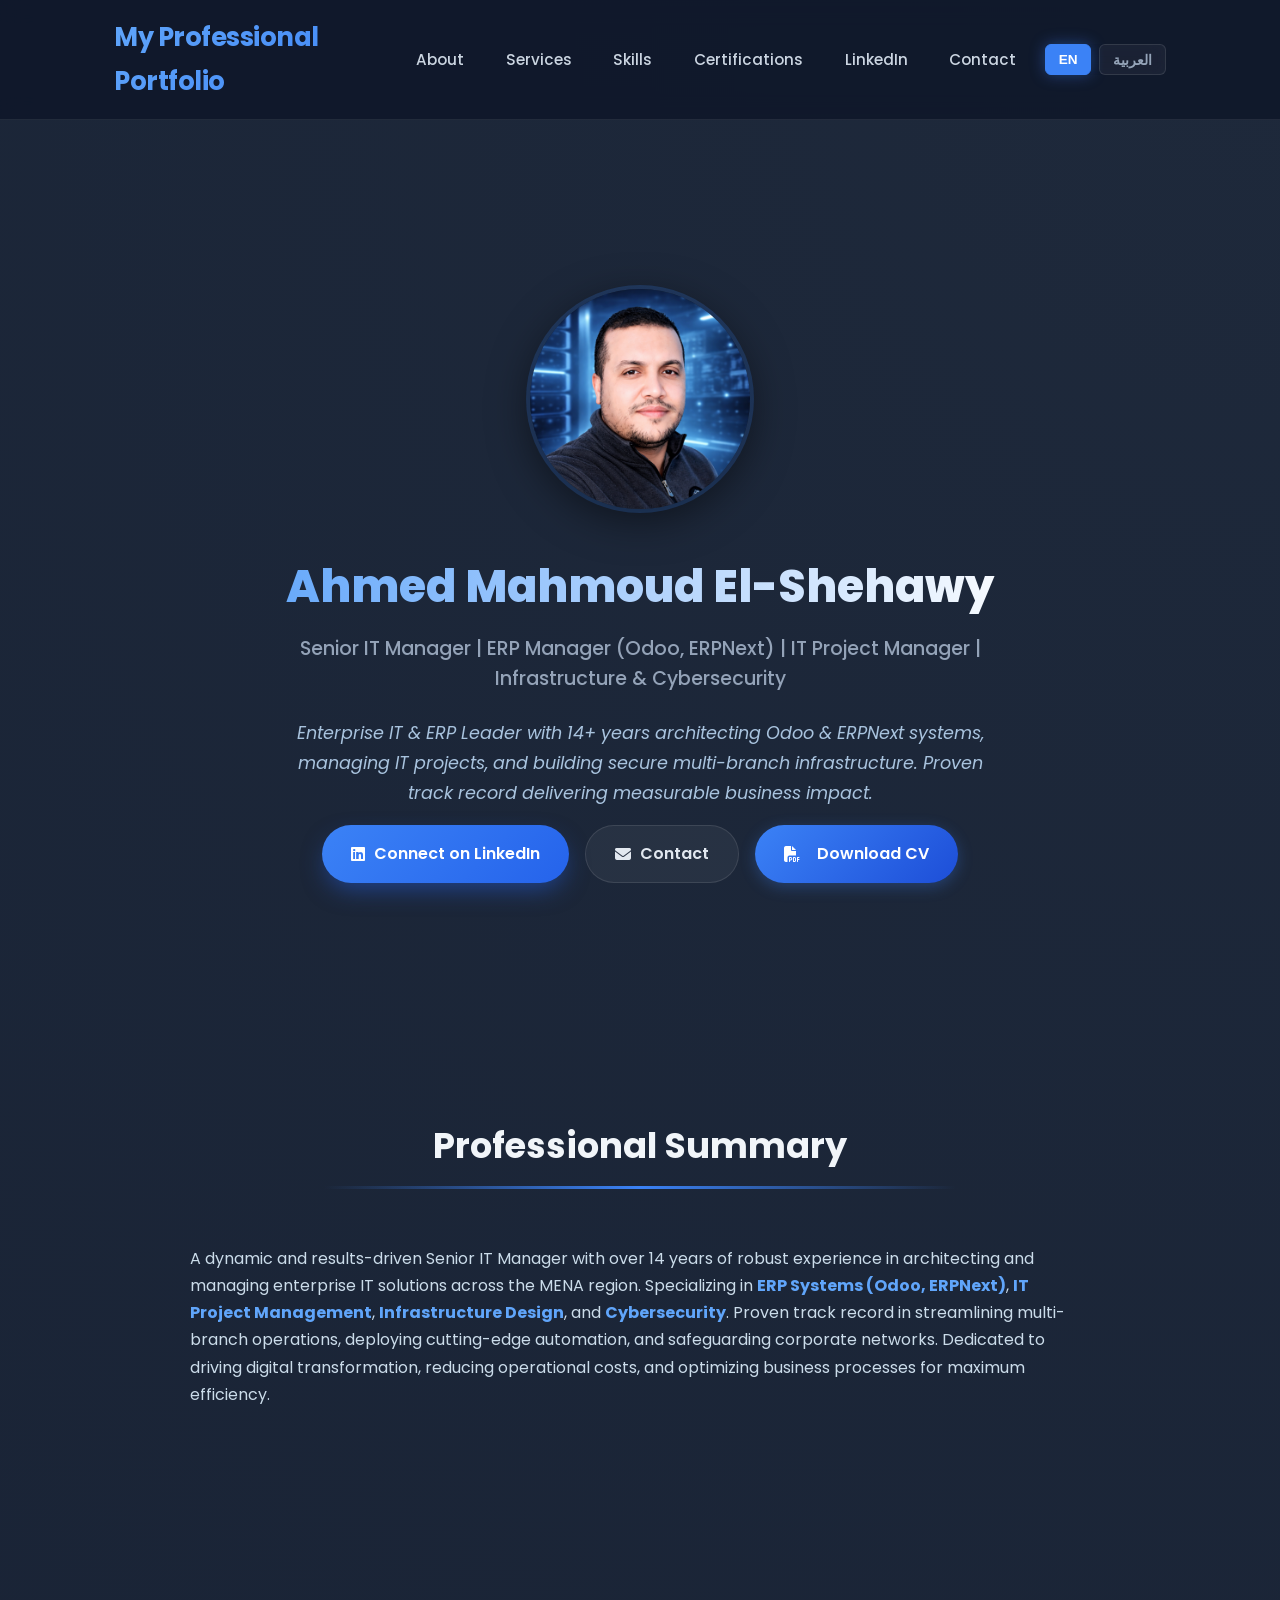
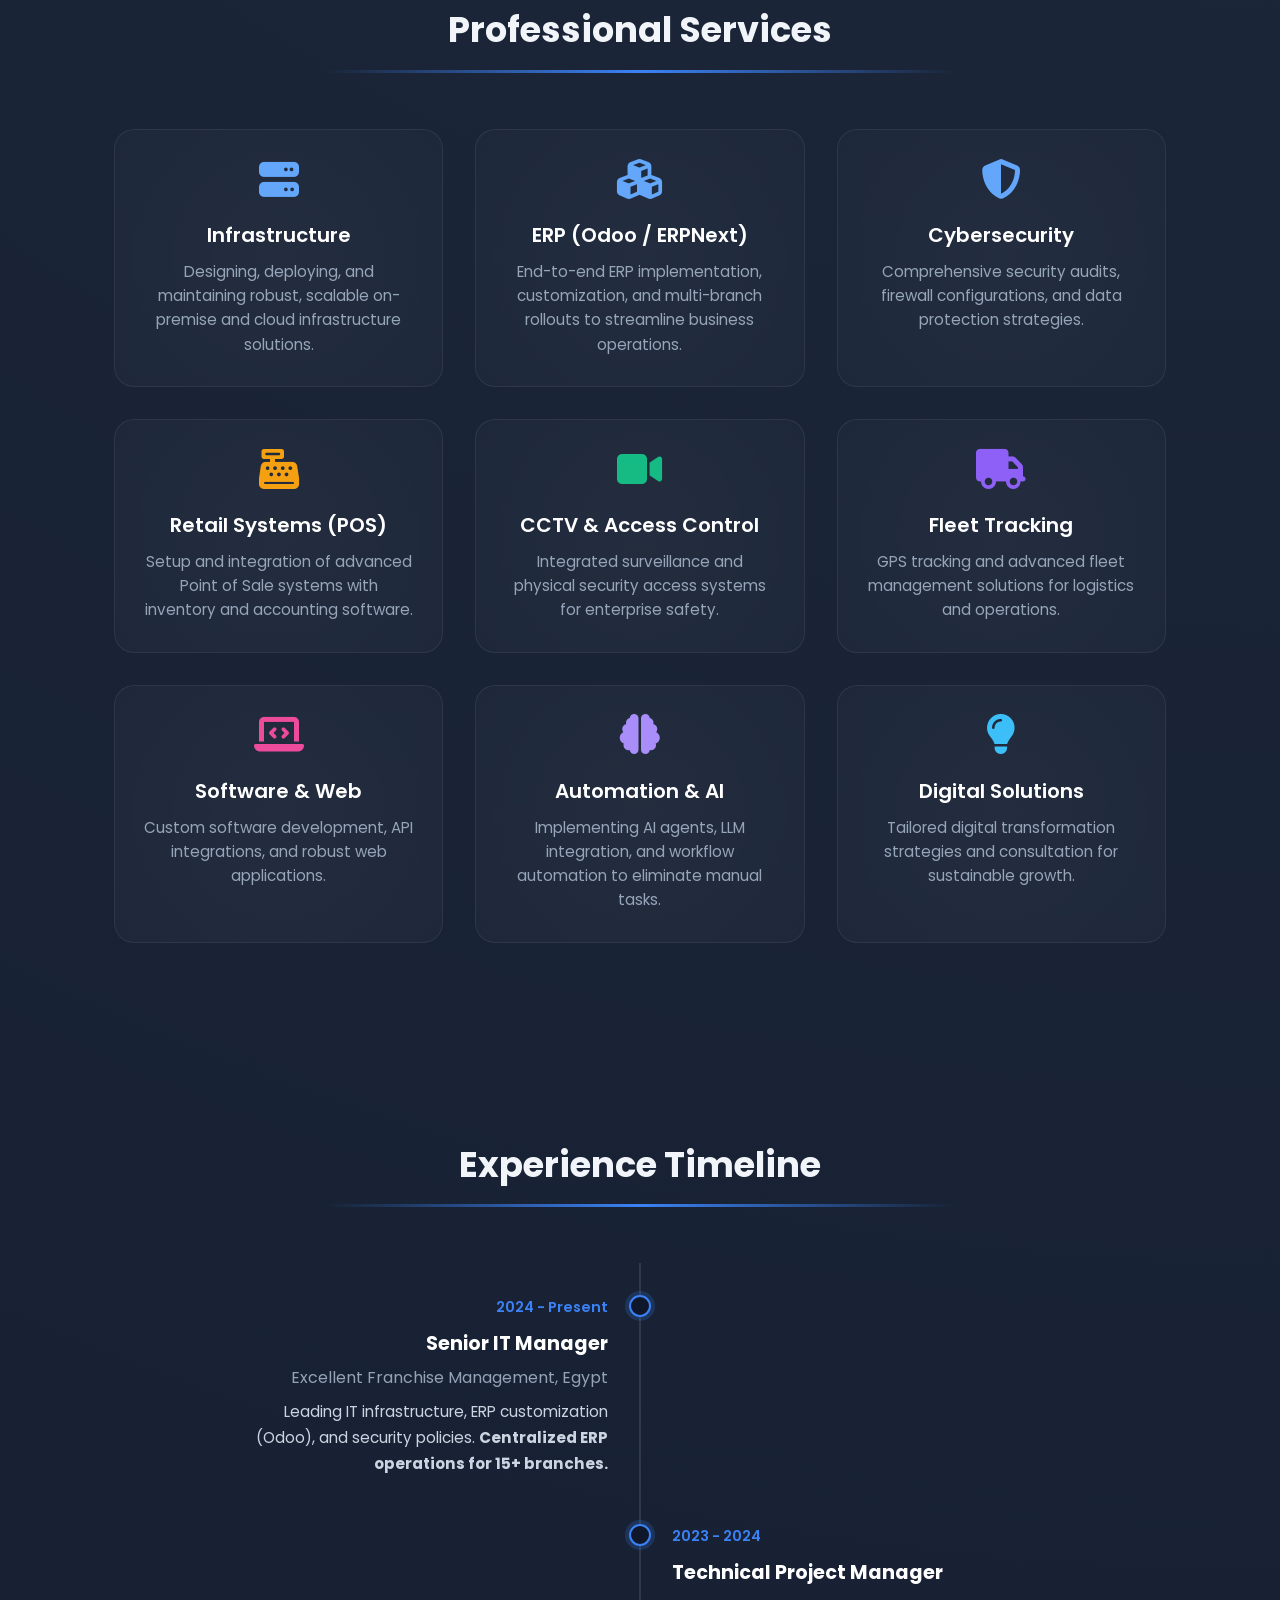
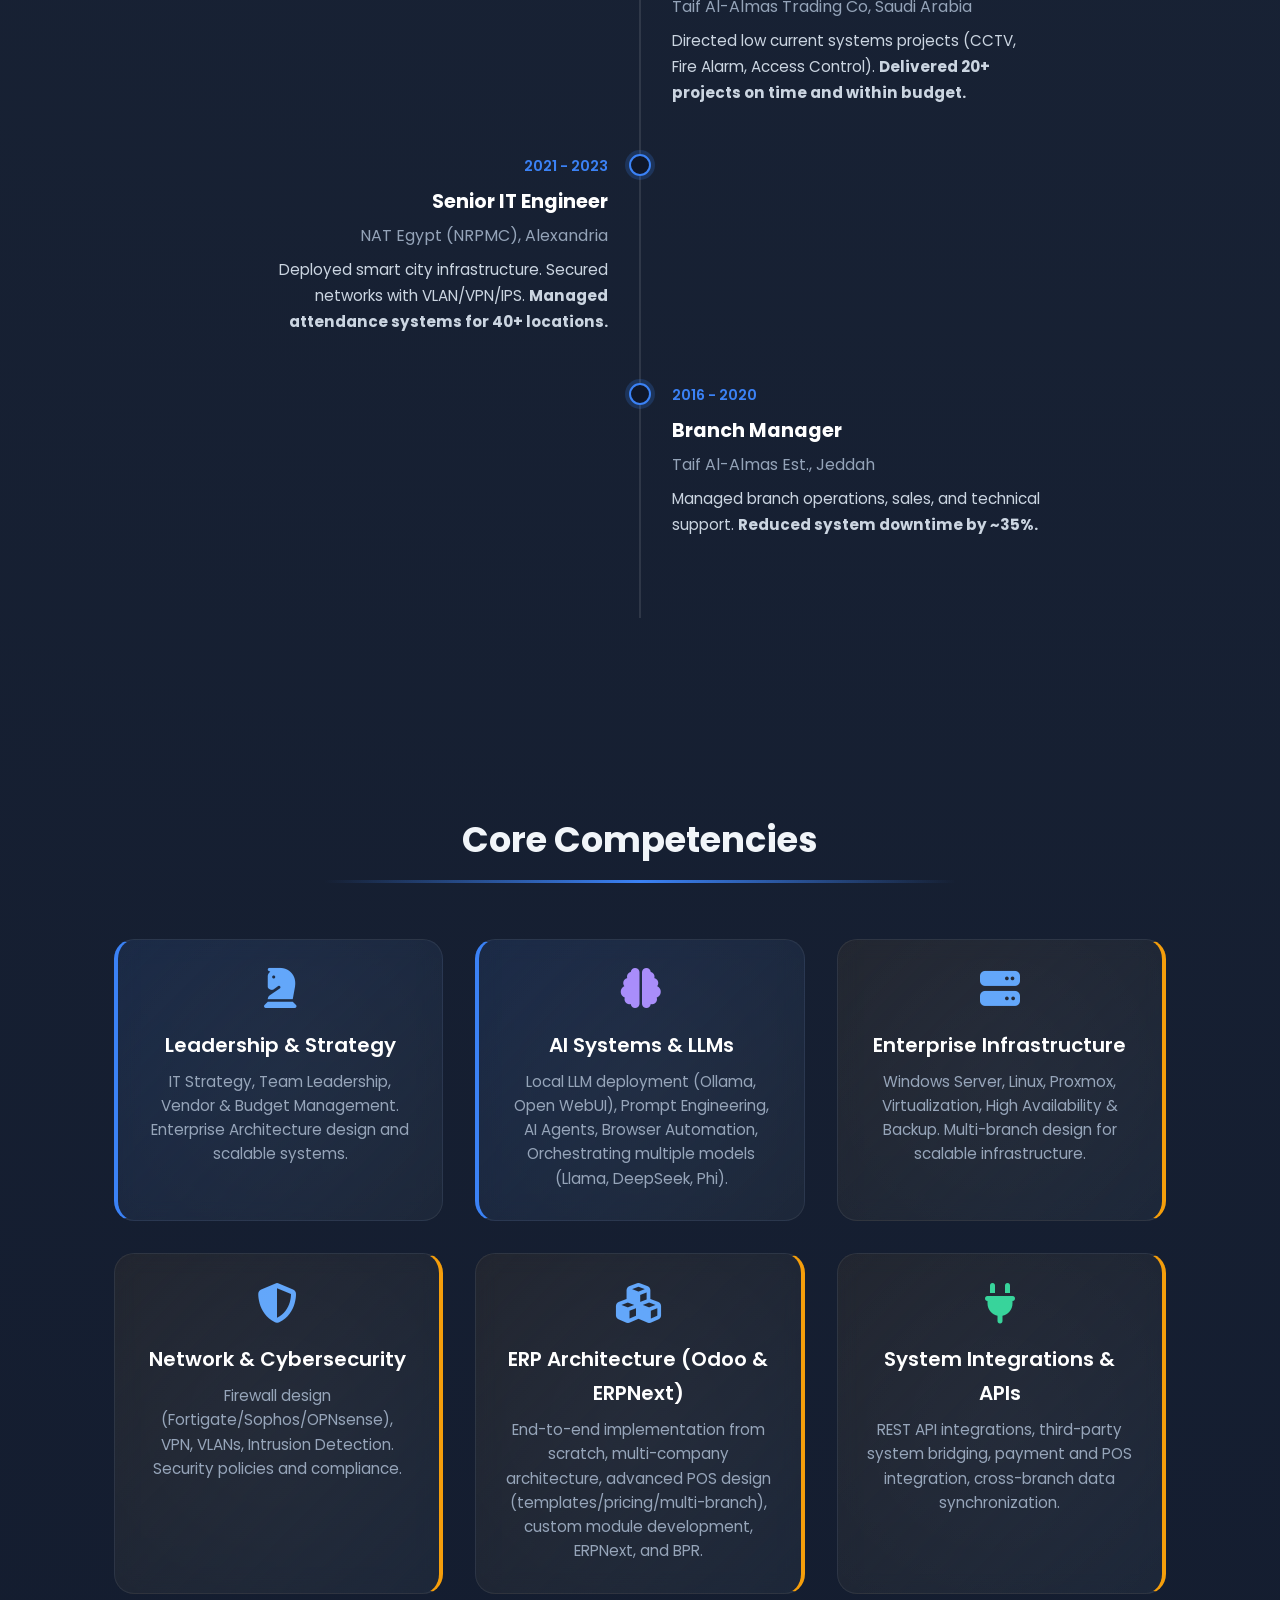
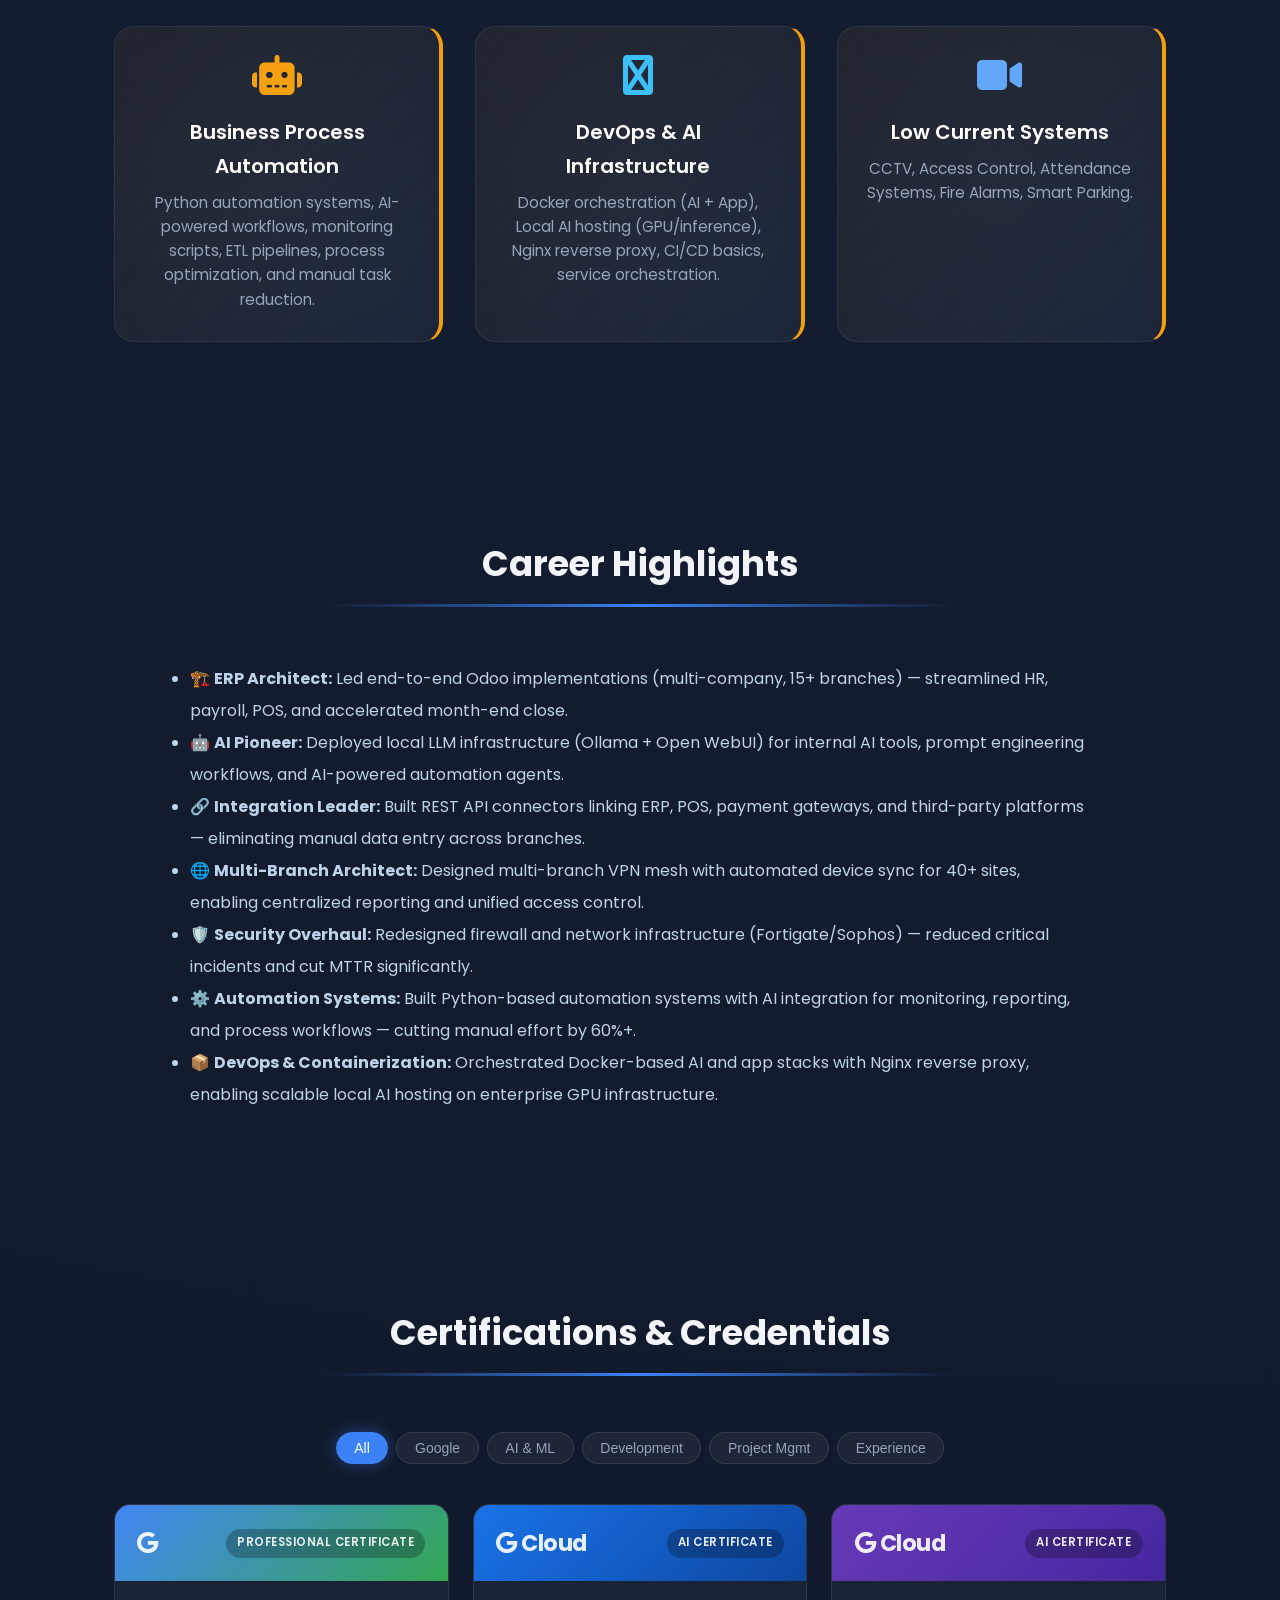
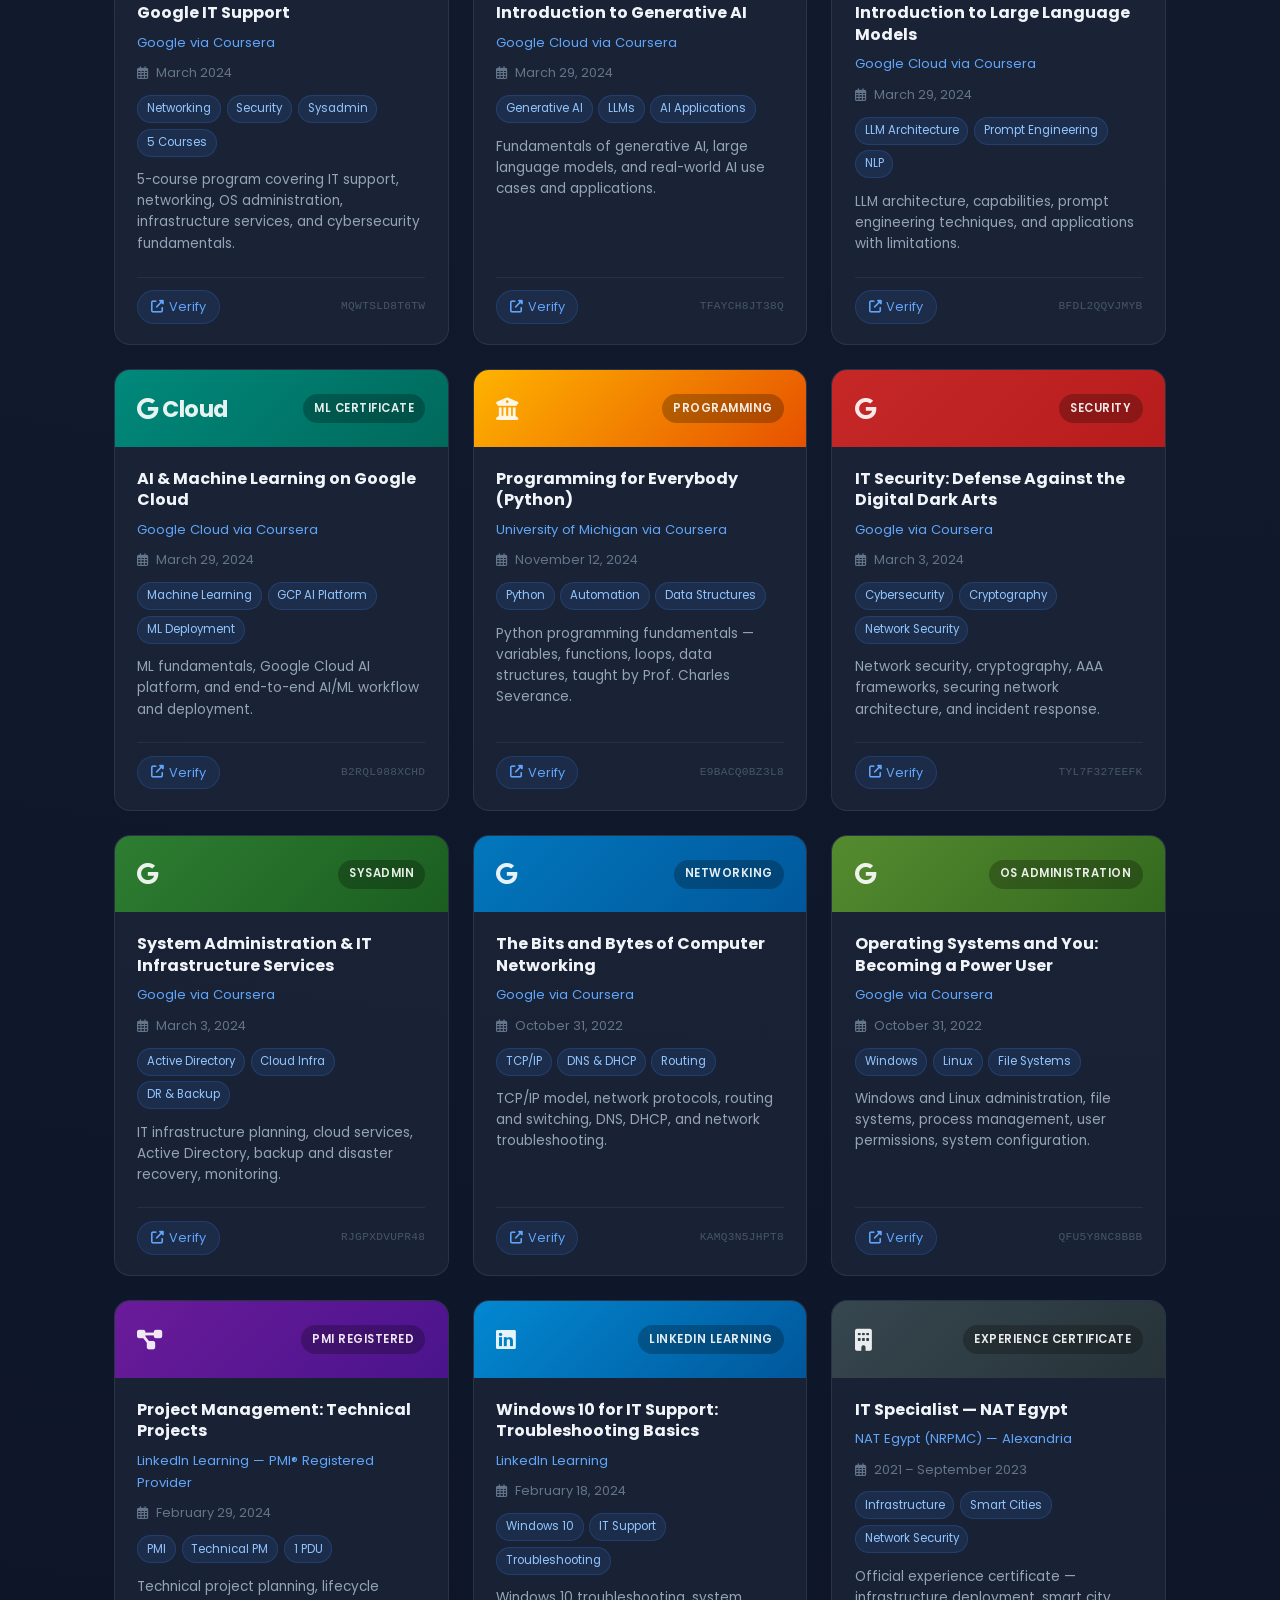
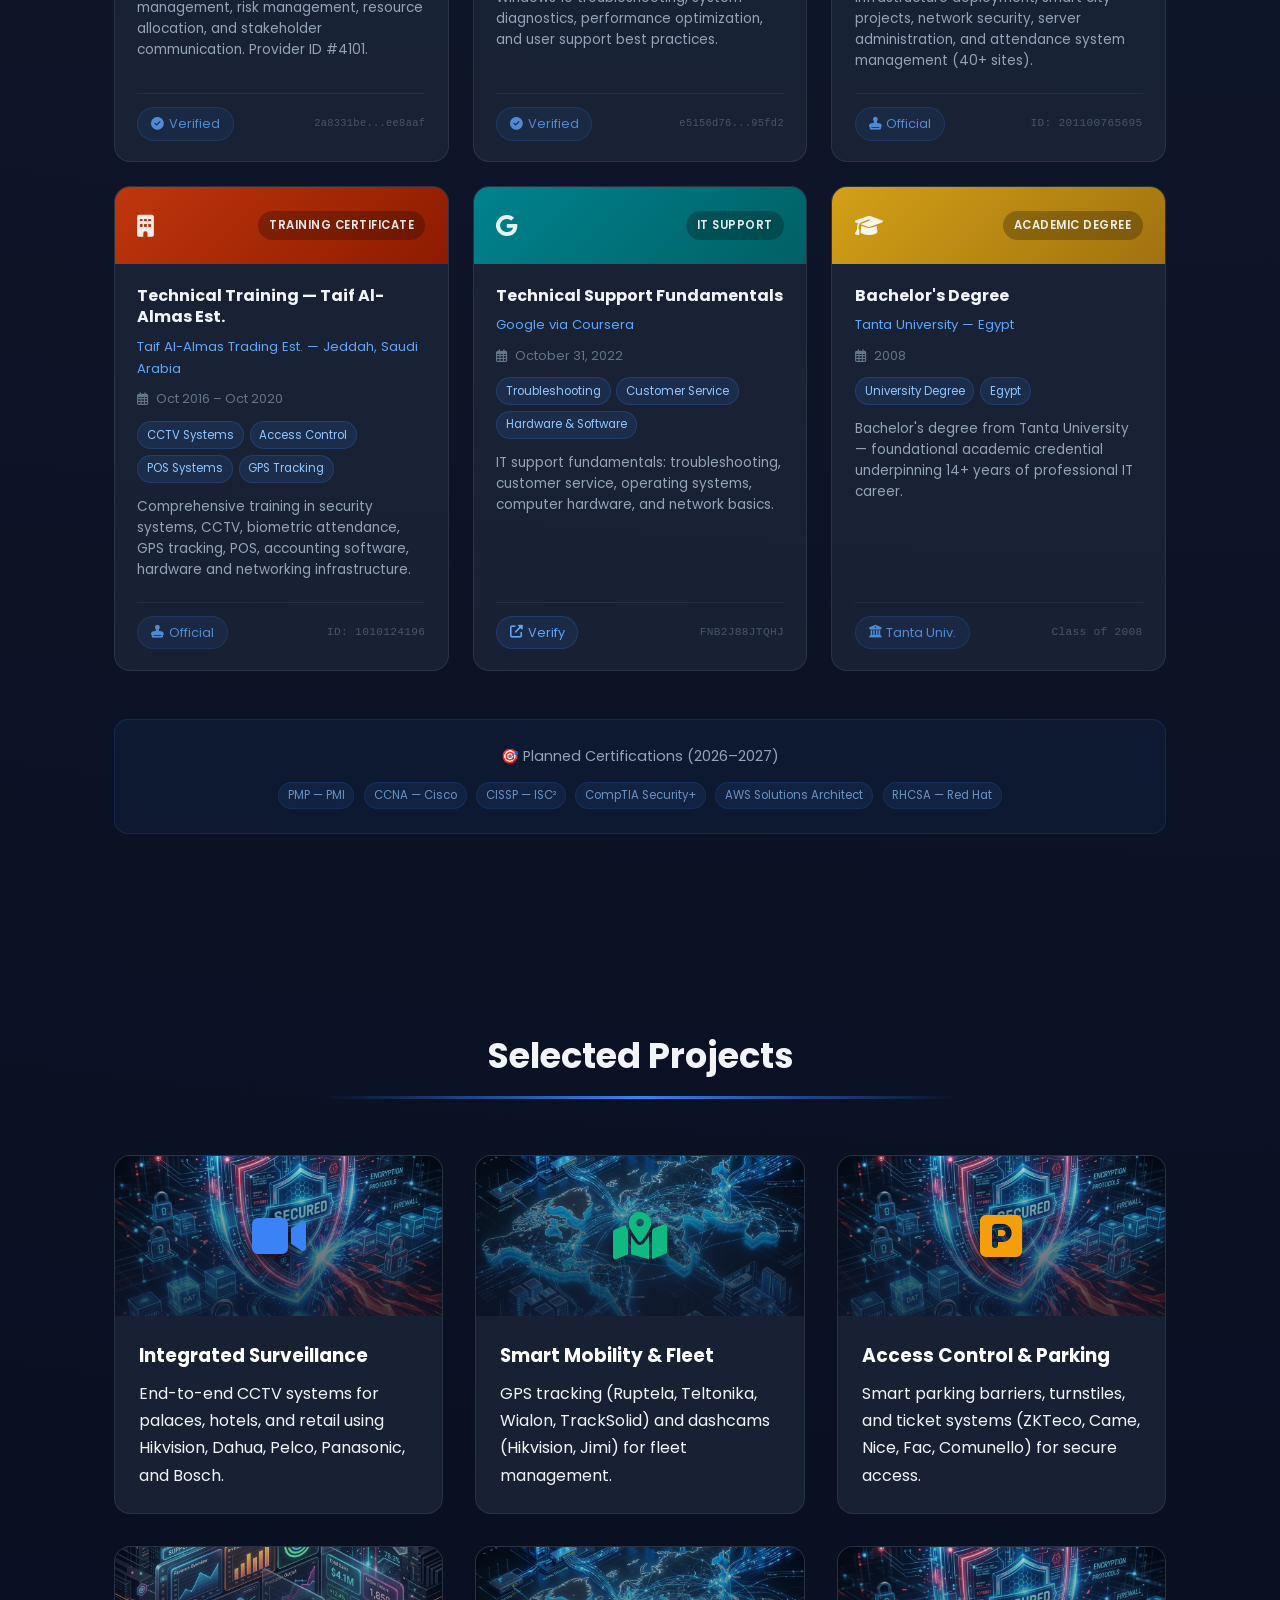
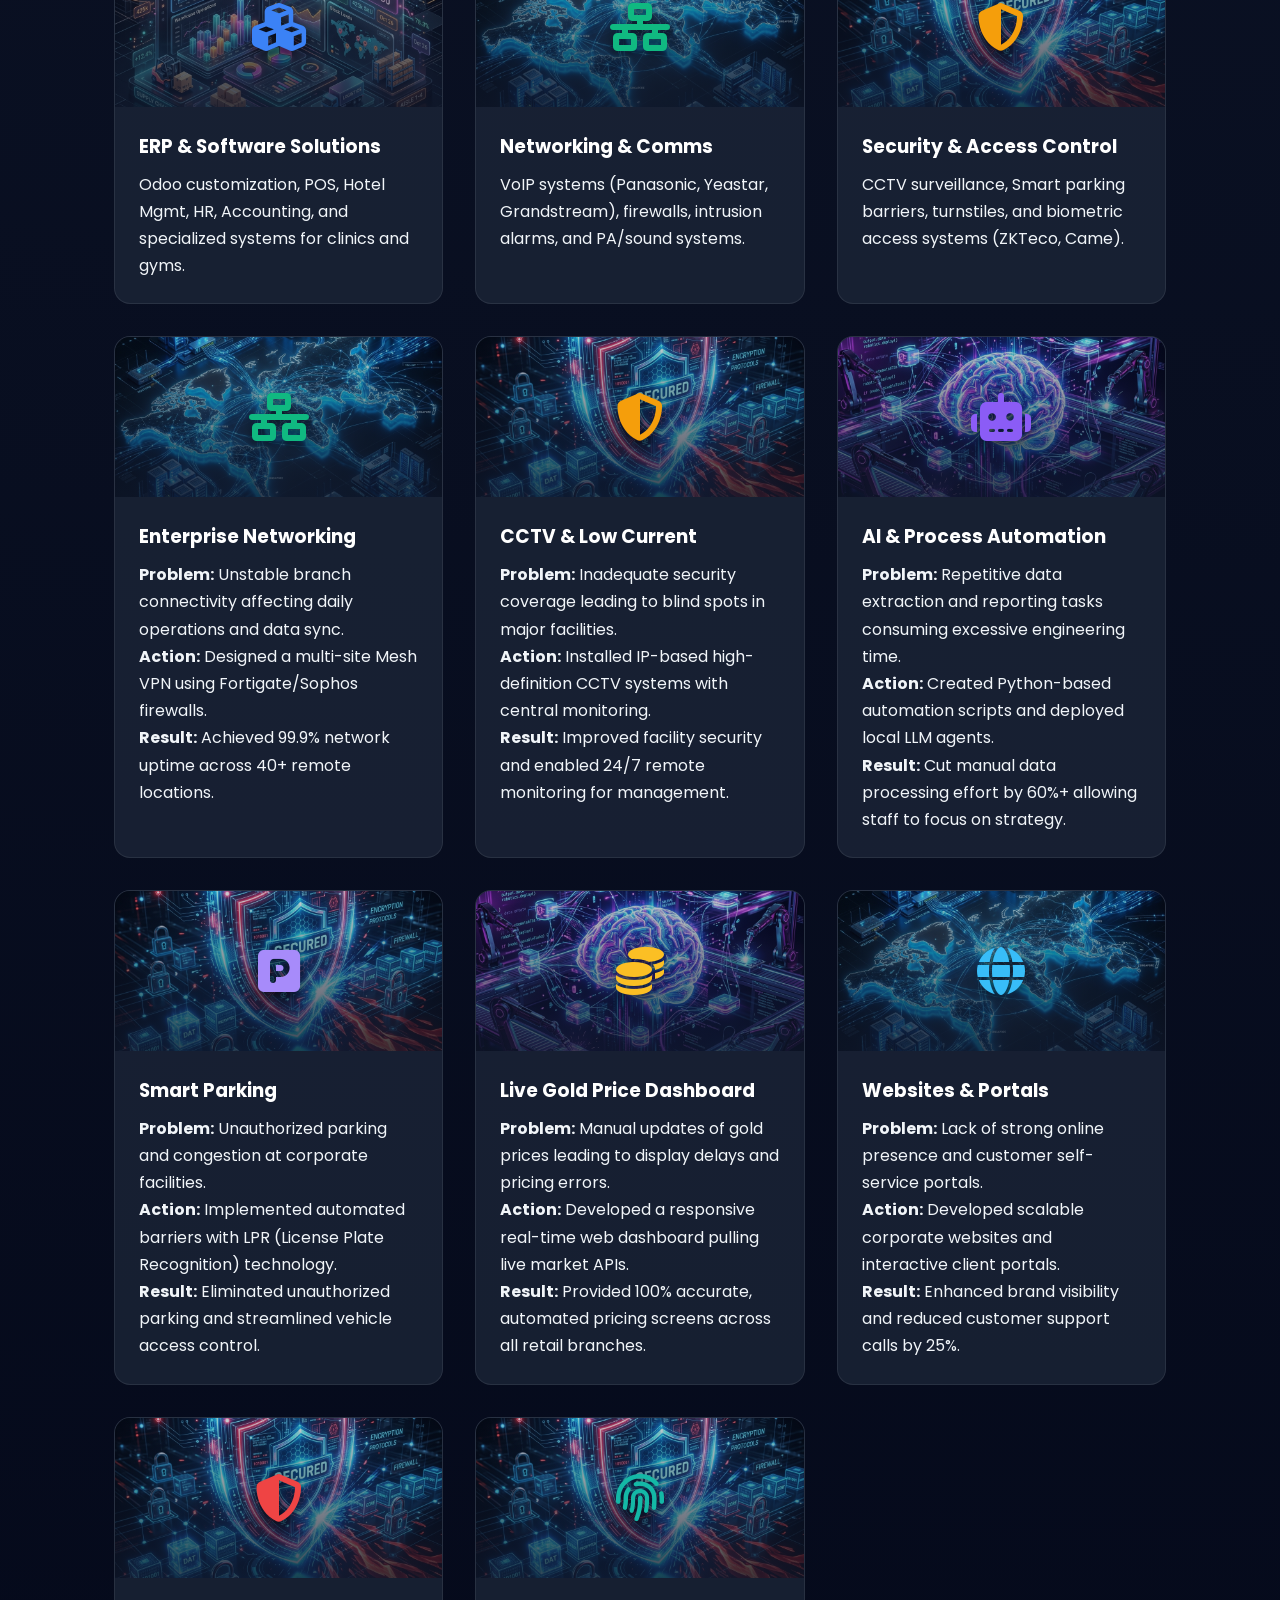
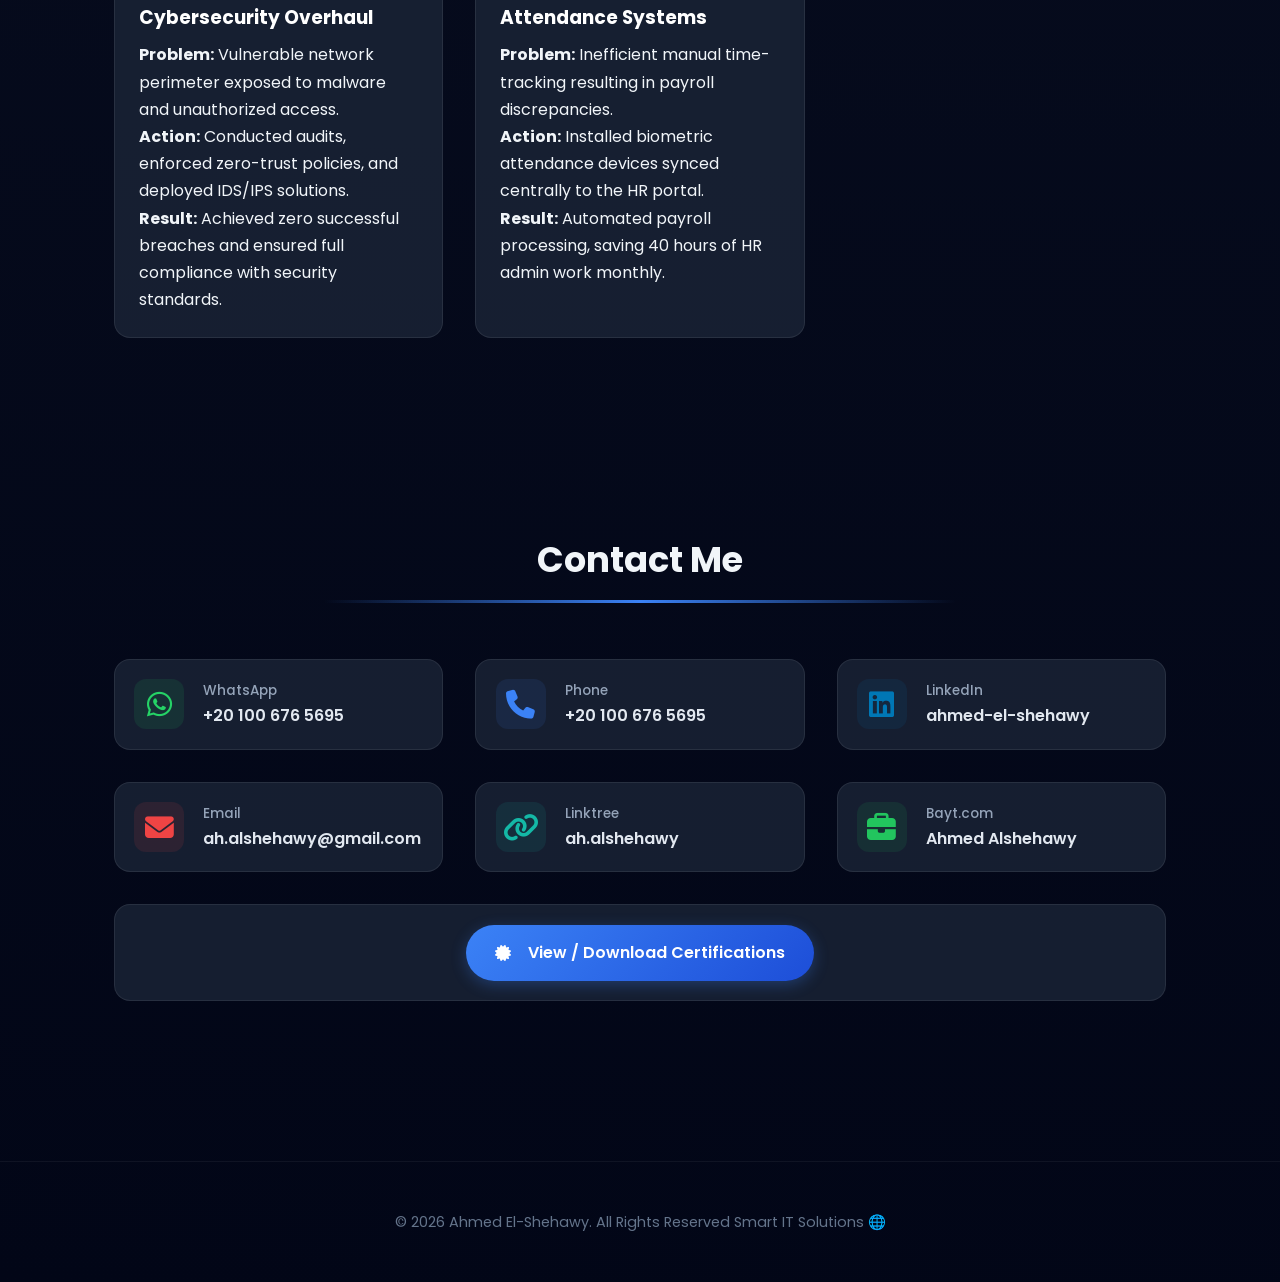
==== commit 0bcaa6b6: "Update index.html" ====
--- a/index.html
+++ b/index.html
@@ -1,4 +1,4 @@
-﻿<!DOCTYPE html>
+<!DOCTYPE html>
 <html lang="en" dir="ltr">
 
 <head>
@@ -8,7 +8,1478 @@
   <link href="https://fonts.googleapis.com/css2?family=Poppins:wght@300;400;500;600;700;800&display=swap"
     rel="stylesheet">
   <link rel="stylesheet" href="https://cdn.jsdelivr.net/npm/@fortawesome/fontawesome-free@6.5.1/css/all.min.css">
-  <link rel="stylesheet" href="style.css">
+  <style>
+    /* --- Core Design System --- */
+    :root {
+      --primary: #3b82f6;
+      --primary-dark: #1d4ed8;
+      --secondary: #64748b;
+      --accent: #f59e0b;
+      /* Gold/Amber for distinction */
+      --bg-dark: #0f172a;
+      --glass: rgba(30, 41, 59, 0.7);
+      --glass-border: rgba(255, 255, 255, 0.08);
+      --text-main: #f1f5f9;
+      --text-muted: #94a3b8;
+    }
+
+    * {
+      margin: 0;
+      padding: 0;
+      box-sizing: border-box;
+    }
+
+    html {
+      scroll-behavior: smooth;
+    }
+
+    body {
+      font-family: 'Poppins', sans-serif;
+      background: radial-gradient(circle at top right, #1e293b, #0f172a 60%, #020617);
+      color: var(--text-main);
+      line-height: 1.7;
+      overflow-x: hidden;
+      min-height: 100vh;
+    }
+
+    /* Custom Scrollbar */
+    ::-webkit-scrollbar {
+      width: 8px;
+    }
+
+    ::-webkit-scrollbar-track {
+      background: #0f172a;
+    }
+
+    ::-webkit-scrollbar-thumb {
+      background: #334155;
+      border-radius: 4px;
+    }
+
+    ::-webkit-scrollbar-thumb:hover {
+      background: var(--primary);
+    }
+
+    /* --- Navigation --- */
+    .navbar {
+      background: rgba(15, 23, 42, 0.85) !important;
+      backdrop-filter: blur(12px);
+      border-bottom: 1px solid var(--glass-border);
+      padding: 1rem 0;
+      position: sticky;
+      top: 0;
+      z-index: 1000;
+      transition: all 0.3s ease;
+    }
+
+    .navbar.scrolled {
+      box-shadow: 0 10px 30px -10px rgba(0, 0, 0, 0.5);
+    }
+
+    .navbar-brand {
+      font-size: 1.6rem;
+      font-weight: 700;
+      background: linear-gradient(135deg, #60a5fa, #3b82f6);
+      background-clip: text;
+      -webkit-background-clip: text;
+      -webkit-text-fill-color: transparent;
+      text-decoration: none;
+      letter-spacing: -0.5px;
+    }
+
+    .nav-link {
+      font-weight: 500;
+      margin: 0 0.8rem;
+      position: relative;
+      color: #cbd5e1 !important;
+      text-decoration: none;
+      font-size: 0.95rem;
+      transition: color 0.3s ease;
+    }
+
+    .nav-link::after {
+      content: '';
+      position: absolute;
+      bottom: -4px;
+      left: 0;
+      width: 0;
+      height: 2px;
+      background: var(--primary);
+      transition: width 0.3s ease;
+    }
+
+    .nav-link:hover::after {
+      width: 100%;
+    }
+
+    .nav-link:hover {
+      color: #fff !important;
+    }
+
+    /* Language Toggle */
+    .lang-toggle {
+      position: fixed;
+      right: 20px;
+      top: 85px;
+      z-index: 999;
+      display: flex;
+      flex-direction: column;
+      gap: 0.5rem;
+      padding: 0.5rem;
+      border-radius: 12px;
+      background: rgba(15, 23, 42, 0.8);
+      backdrop-filter: blur(8px);
+      border: 1px solid var(--glass-border);
+      box-shadow: 0 4px 20px rgba(0, 0, 0, 0.2);
+    }
+
+    @media (min-width: 992px) {
+      .lang-toggle {
+        position: static;
+        flex-direction: row;
+        background: transparent;
+        border: none;
+        box-shadow: none;
+        padding: 0;
+      }
+    }
+
+    .lang-btn {
+      background: rgba(255, 255, 255, 0.05);
+      border: 1px solid rgba(255, 255, 255, 0.1);
+      color: var(--text-muted);
+      padding: 0.4rem 0.8rem;
+      border-radius: 6px;
+      cursor: pointer;
+      font-weight: 600;
+      font-size: 0.85rem;
+      transition: all 0.2s;
+    }
+
+    .lang-btn.active {
+      background: var(--primary);
+      color: #fff;
+      border-color: var(--primary);
+      box-shadow: 0 0 15px rgba(59, 130, 246, 0.4);
+    }
+
+    .container {
+      max-width: 1100px;
+      margin: 0 auto;
+      padding: 0 1.5rem;
+    }
+
+    /* --- Project Grid Updates --- */
+    .projects-grid {
+      display: grid;
+      grid-template-columns: repeat(auto-fill, minmax(280px, 1fr));
+      gap: 1.5rem;
+    }
+
+    .project-card {
+      /* Ensure consistent height */
+      display: flex;
+      flex-direction: column;
+    }
+
+    .proj-body {
+      flex: 1;
+      display: flex;
+      flex-direction: column;
+    }
+
+    /* Original Styles continue below... */
+    /* --- Hero Section --- */
+    .hero {
+      min-height: 100vh;
+      display: flex;
+      align-items: center;
+      justify-content: center;
+      padding: 6rem 1rem 4rem;
+      position: relative;
+    }
+
+    .hero-content {
+      text-align: center;
+      max-width: 800px;
+      margin: 0 auto;
+    }
+
+    /* Fixed: Typo in margin */
+    .profile-wrap {
+      width: 220px;
+      height: 220px;
+      margin: 0 auto 2.5rem;
+      position: relative;
+      border-radius: 50%;
+      perspective: 1000px;
+    }
+
+    .profile-image,
+    .cup-image {
+      position: absolute;
+      left: 0;
+      top: 0;
+      width: 100%;
+      height: 100%;
+      border-radius: 50%;
+      object-fit: cover;
+      object-position: center 20%;
+      transition: opacity 0.4s ease;
+      /* Premium Effect: Glow */
+      box-shadow: 0 0 0 4px rgba(59, 130, 246, 0.2), 0 10px 40px rgba(0, 0, 0, 0.5);
+    }
+
+    .cup-image {
+      opacity: 0;
+      pointer-events: none;
+    }
+
+    .profile-wrap:hover .profile-image {
+      transform: scale(1.02);
+    }
+
+    .profile-wrap.animate .profile-image {
+      opacity: 0;
+    }
+
+    .profile-wrap.animate .cup-image {
+      opacity: 1;
+      animation: coinFlip 1.5s cubic-bezier(0.4, 0, 0.2, 1) forwards;
+    }
+
+    @keyframes coinFlip {
+      0% {
+        transform: rotateY(0);
+      }
+
+      100% {
+        transform: rotateY(360deg);
+      }
+    }
+
+    .main-name {
+      font-size: 2.8rem;
+      font-weight: 800;
+      margin-bottom: 0.5rem;
+      background: linear-gradient(to right, #60a5fa, #fff, #60a5fa);
+      background-size: 200% auto;
+      background-clip: text;
+      -webkit-background-clip: text;
+      -webkit-text-fill-color: transparent;
+      animation: shine 5s linear infinite;
+    }
+
+    @keyframes shine {
+      to {
+        background-position: 200% center;
+      }
+    }
+
+    .job-title {
+      font-size: 1.2rem;
+      color: #94a3b8;
+      font-weight: 500;
+      margin-bottom: 1.5rem;
+      line-height: 1.6;
+    }
+
+    .tagline {
+      font-size: 1.1rem;
+      color: #cbd5e1;
+      margin-bottom: 2.5rem;
+      font-style: italic;
+      opacity: 0.9;
+    }
+
+    .cta-buttons {
+      display: flex;
+      gap: 1rem;
+      justify-content: center;
+      flex-wrap: wrap;
+    }
+
+    .btn {
+      padding: 0.9rem 1.8rem;
+      border-radius: 50px;
+      font-weight: 600;
+      text-decoration: none;
+      transition: all 0.3s ease;
+      display: inline-flex;
+      align-items: center;
+      gap: 0.6rem;
+      border: none;
+      cursor: pointer;
+    }
+
+    .btn-primary {
+      background: linear-gradient(135deg, #3b82f6, #2563eb);
+      color: #fff;
+      box-shadow: 0 10px 25px -5px rgba(37, 99, 235, 0.5);
+    }
+
+    .btn-primary:hover {
+      transform: translateY(-3px);
+      box-shadow: 0 15px 35px -5px rgba(37, 99, 235, 0.6);
+    }
+
+    .btn-secondary {
+      background: rgba(255, 255, 255, 0.05);
+      color: #e2e8f0;
+      border: 1px solid rgba(255, 255, 255, 0.1);
+    }
+
+    .btn-secondary:hover {
+      background: rgba(255, 255, 255, 0.1);
+      transform: translateY(-3px);
+    }
+
+    .btn-download {
+      position: relative;
+      overflow: hidden;
+      transition: all 0.3s ease;
+      background: linear-gradient(135deg, #3b82f6, #1d4ed8) !important;
+      border: none !important;
+      color: white !important;
+      font-weight: 600;
+      box-shadow: 0 4px 15px rgba(59, 130, 246, 0.3);
+    }
+
+    .btn-download:hover {
+      transform: translateY(-3px);
+      box-shadow: 0 8px 25px rgba(59, 130, 246, 0.5) !important;
+    }
+
+    .btn-download i {
+      margin-right: 8px;
+    }
+
+    html[dir="rtl"] .btn-download i {
+      margin-right: 0;
+      margin-left: 8px;
+    }
+
+    /* --- Sections & Cards --- */
+    .section {
+      padding: 6rem 0;
+      position: relative;
+    }
+
+    .section-title {
+      font-size: 2.2rem;
+      font-weight: 700;
+      text-align: center;
+      margin-bottom: 3.5rem;
+      position: relative;
+      display: block;
+      width: 100%;
+    }
+
+    .section-title::after {
+      content: '';
+      display: block;
+      width: 60%;
+      height: 3px;
+      background: linear-gradient(90deg, transparent, #3b82f6, transparent);
+      margin: 10px auto 0;
+    }
+
+    /* Glassmorphic Cards */
+    .skills-grid,
+    .projects-grid,
+    .contact-grid {
+      display: grid;
+      gap: 2rem;
+    }
+
+    .skills-grid {
+      grid-template-columns: repeat(auto-fit, minmax(250px, 1fr));
+    }
+
+    .skill-card {
+      background: var(--glass);
+      backdrop-filter: blur(10px);
+      padding: 1.8rem;
+      border-radius: 20px;
+      border: 1px solid var(--glass-border);
+      transition: all 0.3s;
+      text-align: center;
+      position: relative;
+      overflow: hidden;
+    }
+
+    /* Core Competencies Style */
+    .skill-core {
+      background: linear-gradient(135deg, rgba(59, 130, 246, 0.1), rgba(30, 41, 59, 0.7));
+      border-left: 4px solid var(--primary);
+    }
+
+    /* Expertise Style */
+    .skill-expertise {
+      background: linear-gradient(135deg, rgba(245, 158, 11, 0.05), rgba(30, 41, 59, 0.7));
+      border-right: 4px solid var(--accent);
+    }
+
+    .skill-card::before {
+      content: '';
+      position: absolute;
+      top: -50%;
+      left: -50%;
+      width: 200%;
+      height: 200%;
+      background: radial-gradient(circle, rgba(255, 255, 255, 0.03) 0%, transparent 70%);
+      pointer-events: none;
+    }
+
+    .skill-card:hover {
+      transform: translateY(-5px);
+      border-color: rgba(59, 130, 246, 0.4);
+      box-shadow: 0 20px 40px -10px rgba(0, 0, 0, 0.5);
+    }
+
+    .skill-icon {
+      font-size: 2.5rem;
+      color: #60a5fa;
+      margin-bottom: 1.2rem;
+    }
+
+    .skill-title {
+      font-size: 1.25rem;
+      font-weight: 600;
+      color: #fff;
+      margin-bottom: 0.5rem;
+    }
+
+    .skill-desc {
+      color: #94a3b8;
+      font-size: 0.95rem;
+      line-height: 1.6;
+    }
+
+    .project-card {
+      padding: 0;
+      border: 1px solid var(--glass-border);
+      background: var(--glass);
+      border-radius: 16px;
+      overflow: hidden;
+    }
+
+    .proj-header {
+      height: 160px;
+      position: relative;
+      overflow: hidden;
+      display: flex;
+      align-items: center;
+      justify-content: center;
+    }
+
+    .proj-header img {
+      width: 100%;
+      height: 100%;
+      object-fit: cover;
+      transition: transform 0.5s ease;
+    }
+
+    .project-card:hover .proj-header img {
+      transform: scale(1.1);
+    }
+
+    .proj-overlay {
+      position: absolute;
+      top: 0;
+      left: 0;
+      width: 100%;
+      height: 100%;
+      background: linear-gradient(to bottom, rgba(15, 23, 42, 0.2), rgba(15, 23, 42, 0.8));
+      display: flex;
+      align-items: center;
+      justify-content: center;
+      font-size: 3rem;
+      color: rgba(255, 255, 255, 0.9);
+      text-shadow: 0 4px 10px rgba(0, 0, 0, 0.5);
+    }
+
+    .project-card .proj-body {
+      padding: 1.5rem;
+    }
+
+    .project-card h3 {
+      color: #fff;
+      margin-bottom: 0.5rem;
+    }
+
+    /* --- Timeline Section --- */
+    .timeline {
+      position: relative;
+      max-width: 800px;
+      margin: 0 auto;
+      padding: 2rem 0;
+    }
+
+    .timeline::before {
+      content: '';
+      position: absolute;
+      left: 50%;
+      top: 0;
+      width: 2px;
+      height: 100%;
+      background: rgba(255, 255, 255, 0.1);
+      transform: translateX(-50%);
+    }
+
+    .timeline-item {
+      position: relative;
+      margin-bottom: 3rem;
+      width: 50%;
+      padding-right: 2rem;
+      text-align: right;
+    }
+
+    .timeline-item:nth-child(even) {
+      margin-left: 50%;
+      padding-right: 0;
+      padding-left: 2rem;
+      text-align: left;
+    }
+
+    .timeline-dot {
+      position: absolute;
+      right: -11px;
+      top: 0;
+      width: 22px;
+      height: 22px;
+      border-radius: 50%;
+      background: var(--bg-dark);
+      border: 2px solid var(--primary);
+      box-shadow: 0 0 0 4px rgba(59, 130, 246, 0.2);
+    }
+
+    .timeline-item:nth-child(even) .timeline-dot {
+      right: auto;
+      left: -11px;
+    }
+
+    .timeline-date {
+      color: var(--primary);
+      font-weight: 600;
+      font-size: 0.9rem;
+      margin-bottom: 0.5rem;
+      display: block;
+    }
+
+    .timeline-content h3 {
+      font-size: 1.2rem;
+      color: #fff;
+      margin-bottom: 0.2rem;
+    }
+
+    .timeline-content h4 {
+      font-size: 1rem;
+      color: #94a3b8;
+      font-weight: 400;
+      margin-bottom: 0.5rem;
+    }
+
+    .timeline-content p {
+      font-size: 0.95rem;
+      color: #cbd5e1;
+    }
+
+    /* RTL specific overrides handled by dir="rtl" */
+    html[dir="rtl"] .timeline::before {
+      left: 50%;
+    }
+
+    html[dir="rtl"] .timeline-item {
+      text-align: left;
+      padding-left: 2rem;
+      padding-right: 0;
+    }
+
+    html[dir="rtl"] .timeline-item:nth-child(even) {
+      margin-right: 50%;
+      margin-left: 0;
+      text-align: right;
+      padding-right: 2rem;
+      padding-left: 0;
+    }
+
+    html[dir="rtl"] .timeline-dot {
+      left: -11px;
+      right: auto;
+    }
+
+    html[dir="rtl"] .timeline-item:nth-child(even) .timeline-dot {
+      right: -11px;
+      left: auto;
+    }
+
+    html[dir="rtl"] .nav-link::after {
+      right: 0;
+      left: auto;
+    }
+
+    /* --- Contact --- */
+    .contact-grid {
+      grid-template-columns: repeat(auto-fit, minmax(280px, 1fr));
+    }
+
+    .contact-item {
+      display: flex;
+      align-items: center;
+      gap: 1.2rem;
+      padding: 1.2rem;
+      background: var(--glass);
+      border: 1px solid var(--glass-border);
+      border-radius: 16px;
+      text-decoration: none;
+      color: var(--text-main);
+      transition: all 0.3s;
+    }
+
+    .contact-label {
+      font-size: 0.85rem;
+      color: #94a3b8;
+      font-weight: 500;
+    }
+
+    .contact-value {
+      font-size: 1rem;
+      color: #e2e8f0;
+      font-weight: 600;
+    }
+
+    .contact-item:hover {
+      background: rgba(30, 41, 59, 0.9);
+      transform: translateY(-5px);
+      border-color: var(--primary);
+      box-shadow: 0 10px 20px rgba(0, 0, 0, 0.2);
+    }
+
+    .contact-icon {
+      font-size: 1.8rem;
+      width: 50px;
+      height: 50px;
+      display: flex;
+      align-items: center;
+      justify-content: center;
+      border-radius: 12px;
+      background: rgba(255, 255, 255, 0.05);
+    }
+
+    /* Brand Specific Contact Icons */
+    .contact-item[href*="wa.me"] .contact-icon {
+      color: #25d366;
+      background: rgba(37, 211, 102, 0.1);
+    }
+
+    .contact-item[href*="tel:"] .contact-icon {
+      color: #3b82f6;
+      background: rgba(59, 130, 246, 0.1);
+    }
+
+    .contact-item[href*="linkedin"] .contact-icon {
+      color: #0077b5;
+      background: rgba(0, 119, 181, 0.1);
+    }
+
+    .contact-item[href*="bayt"] .contact-icon {
+      color: #22c55e;
+      background: rgba(34, 197, 94, 0.1);
+    }
+
+    .contact-item[href*="mailto"] .contact-icon {
+      color: #ef4444;
+      background: rgba(239, 68, 68, 0.1);
+    }
+
+    .contact-item[href*="linktr.ee"] .contact-icon {
+      color: #14b8a6;
+      background: rgba(20, 184, 166, 0.1);
+    }
+
+    .footer {
+      text-align: center;
+      padding: 3rem 1rem;
+      color: #64748b;
+      font-size: 0.9rem;
+      border-top: 1px solid rgba(255, 255, 255, 0.05);
+      margin-top: 4rem;
+    }
+
+    /* --- Utilities --- */
+    .revealable {
+      opacity: 0;
+      transform: translateY(30px);
+      transition: all 0.8s cubic-bezier(0.2, 0.8, 0.2, 1);
+    }
+
+    .revealable.reveal {
+      opacity: 1;
+      transform: translateY(0);
+    }
+
+    /* Language Switching Logic - STRICT ENFORCEMENT */
+    .lang {
+      display: none !important;
+    }
+
+    .lang.active {
+      display: block !important;
+      animation: fadeIn 0.5s ease;
+    }
+
+    @keyframes fadeIn {
+      from {
+        opacity: 0;
+      }
+
+      to {
+        opacity: 1;
+      }
+    }
+
+    /* Centering Helper */
+    .text-center {
+      text-align: center;
+    }
+
+    @media (max-width: 768px) {
+      .main-name {
+        font-size: 2rem;
+        white-space: normal;
+        line-height: 1.2;
+        font-size: 2rem;
+        white-space: normal;
+        line-height: 1.2;
+        margin-bottom: 0.5rem;
+      }
+
+      .job-title {
+        font-size: 1rem;
+        padding: 0 10px;
+      }
+
+      .section {
+        padding: 4rem 1rem;
+      }
+
+      .navbar-brand {
+        font-size: 1.4rem;
+      }
+
+      /* Timeline Responsive Fixes */
+      .timeline::before {
+        left: 20px;
+      }
+
+      .timeline-item {
+        width: 100%;
+        padding-left: 3rem;
+        padding-right: 0;
+        text-align: left !important;
+        margin-left: 0;
+      }
+
+      .timeline-item:nth-child(even) {
+        margin-left: 0;
+        padding-left: 3rem;
+        text-align: left !important;
+      }
+
+      .timeline-dot {
+        left: 9px;
+        right: auto !important;
+      }
+
+      /* RTL Mobile Timeline */
+      html[dir="rtl"] .timeline::before {
+        right: 20px;
+        left: auto;
+      }
+
+      html[dir="rtl"] .timeline-item {
+        padding-right: 3rem;
+        padding-left: 0;
+        text-align: right !important;
+      }
+
+      html[dir="rtl"] .timeline-item:nth-child(even) {
+        padding-right: 3rem;
+        text-align: right !important;
+        margin-right: 0;
+      }
+
+      html[dir="rtl"] .timeline-dot {
+        right: 9px;
+        left: auto !important;
+      }
+
+      /* Center alignment on mobile for specific sections */
+      .hero-content,
+      .section-title,
+      .job-title,
+      .tagline {
+        text-align: center;
+      }
+    }
+
+    #backToTop {
+      position: fixed;
+      bottom: 30px;
+      right: 30px;
+      z-index: 9999;
+      background: linear-gradient(135deg, #3b82f6, #1d4ed8);
+      color: #fff;
+      width: 50px;
+      height: 50px;
+      border-radius: 50%;
+      display: flex;
+      align-items: center;
+      justify-content: center;
+      cursor: pointer;
+      border: 1px solid rgba(255, 255, 255, 0.2);
+      box-shadow: 0 8px 25px rgba(37, 99, 235, 0.4);
+      opacity: 0;
+      visibility: hidden;
+      transform: translateY(20px);
+      transition: all 0.4s cubic-bezier(0.175, 0.885, 0.32, 1.275);
+    }
+
+    #backToTop i,
+    #backToTop svg {
+      font-size: 1.2rem;
+      font-weight: 900;
+      text-shadow: 0 2px 4px rgba(0, 0, 0, 0.3);
+      stroke: white !important;
+      display: block;
+    }
+
+    #backToTop.visible {
+      opacity: 1;
+      visibility: visible;
+      transform: translateY(0);
+    }
+
+    #backToTop:hover {
+      transform: translateY(-5px) scale(1.1);
+      background: linear-gradient(135deg, #60a5fa, #3b82f6);
+      box-shadow: 0 12px 30px rgba(37, 99, 235, 0.5);
+    }
+
+    html[dir="rtl"] #backToTop {
+      right: auto;
+      left: 30px;
+    }
+
+    /* Force LTR for Navbar Container to keep Lang button on right even in RTL */
+    .navbar-container-forced-ltr {
+      direction: ltr !important;
+      display: flex;
+      justify-content: space-between;
+      align-items: center;
+    }
+
+    /* --- RTL FIXED ALIGNMENT & TYPOGRAPHY --- */
+    html[dir="rtl"] body {
+      text-align: right;
+      direction: rtl;
+    }
+
+    /* Container Spacing for Arabic */
+    html[dir="rtl"] .container {
+      padding-right: 2rem;
+      padding-left: 2rem;
+    }
+
+    /* Headings and Typography */
+    html[dir="rtl"] h1,
+    html[dir="rtl"] h2,
+    html[dir="rtl"] h3,
+    html[dir="rtl"] h4 {
+      text-align: center;
+      padding-right: 5px;
+      font-family: 'Poppins', sans-serif;
+    }
+
+    html[dir="rtl"] p {
+      padding-right: 5px;
+      font-family: 'Poppins', sans-serif;
+    }
+
+    /* توسيط عناوين المهارات والكفاءات */
+    html[dir="rtl"] .skill-title,
+    html[dir="rtl"] .skill-card h3 {
+      text-align: center !important;
+    }
+
+    /* توسيط محتوى الجدول الزمني */
+    html[dir="rtl"] .timeline-content h3,
+    html[dir="rtl"] .timeline-content h4,
+    html[dir="rtl"] .timeline-content {
+      text-align: center !important;
+    }
+
+    html[dir="rtl"] p,
+    html[dir="rtl"] .skill-desc,
+    html[dir="rtl"] .timeline-content p {
+      line-height: 2.0;
+      /* Improved line height for Arabic readability */
+    }
+
+    /* Section Title Centering override if needed, or keep centered */
+    /* .section-title is centered by default. In RTL it stays centered. */
+
+    /* Timeline RTL Layout Fixes */
+    html[dir="rtl"] .timeline::before {
+      right: 50%;
+      left: auto;
+    }
+
+    html[dir="rtl"] .timeline-item {
+      text-align: left;
+      /* Content faces inward */
+      padding-right: 0;
+      padding-left: 3rem;
+    }
+
+    html[dir="rtl"] .timeline-item:nth-child(even) {
+      text-align: right;
+      /* Content faces inward */
+      padding-left: 0;
+      padding-right: 3rem;
+    }
+
+    html[dir="rtl"] .timeline-dot {
+      right: -11px;
+      /* Default LTR is right: -11px, we need to invert? 
+         LTR Odd: dot on right.
+         RTL Odd: dot on left? 
+         The existing CSS (lines 518) sets left: -11px. 
+         I will reinforce this behavior.
+      */
+      border-color: var(--primary);
+    }
+
+    /* Buttons & Interactions */
+    .btn-interactive {
+      text-decoration: none;
+      color: inherit;
+      cursor: pointer;
+      display: flex;
+      /* Ensure flex layout works on anchor */
+      align-items: center;
+      /* Vertical center */
+      gap: 15px;
+      /* Match original gap */
+      transition: transform 0.2s, background 0.3s;
+    }
+
+    .btn-interactive:hover {
+      transform: translateY(-3px);
+      background: rgba(255, 255, 255, 0.08);
+      /* Slightly lighter on hover */
+      border-color: var(--primary);
+      /* Highlight border */
+    }
+
+    html[dir="rtl"] .btn {
+      flex-direction: row;
+      /* Ensure icon is adjacent correctly */
+    }
+
+    html[dir="rtl"] .contact-icon {
+      margin-left: 1rem;
+      margin-right: 0;
+    }
+
+    /* Mobile specific RTL adjustments */
+    @media (max-width: 768px) {
+      html[dir="rtl"] .container {
+        padding-right: 1.5rem;
+        padding-left: 1.5rem;
+      }
+
+      html[dir="rtl"] .timeline-item,
+      html[dir="rtl"] .timeline-item:nth-child(even) {
+        padding-right: 3rem;
+        padding-left: 0;
+        text-align: right !important;
+        /* Force right align on mobile */
+      }
+
+      html[dir="rtl"] .timeline::before {
+        right: 20px;
+        left: auto;
+      }
+
+      html[dir="rtl"] .timeline-dot,
+      html[dir="rtl"] .timeline-item:nth-child(even) .timeline-dot {
+        right: 9px;
+        left: auto;
+      }
+    }
+
+    /* --- Simple Side Navigation --- */
+    .side-nav {
+      position: fixed;
+      top: 10%;
+      transform: translateY(0);
+      left: 20px;
+      z-index: 1000;
+      display: flex;
+      flex-direction: column;
+      align-items: center;
+      gap: 10px;
+      padding: 15px 8px;
+      background: rgba(15, 23, 42, 0.75);
+      backdrop-filter: blur(15px);
+      border-radius: 40px;
+      /* Pill shape */
+      border: 1px solid rgba(255, 255, 255, 0.1);
+      box-shadow: 0 10px 40px rgba(0, 0, 0, 0.4);
+      visibility: hidden;
+      opacity: 0;
+      transition: all 0.4s cubic-bezier(0.175, 0.885, 0.32, 1.275);
+      max-height: 80vh;
+      overflow-y: auto;
+    }
+
+    /* Hide scrollbar for sidebar */
+    .side-nav::-webkit-scrollbar {
+      display: none;
+    }
+
+    .side-nav {
+      -ms-overflow-style: none;
+      scrollbar-width: none;
+    }
+
+    .side-nav.show {
+      visibility: visible;
+      opacity: 1;
+    }
+
+    .side-nav .nav-avatar {
+      width: 38px;
+      height: 38px;
+      border-radius: 50%;
+      border: 2px solid var(--primary);
+      margin-bottom: 5px;
+      overflow: hidden;
+    }
+
+    .side-nav .nav-avatar img {
+      width: 100%;
+      height: 100%;
+      object-fit: cover;
+    }
+
+    .side-nav a {
+      color: #f1f5f9;
+      font-size: 1.1rem;
+      width: 44px;
+      height: 44px;
+      display: flex;
+      align-items: center;
+      justify-content: center;
+      border-radius: 50%;
+      text-decoration: none;
+      background: rgba(255, 255, 255, 0.08);
+      border: 1px solid rgba(255, 255, 255, 0.1);
+      transition: all 0.3s;
+    }
+
+    .side-nav a i,
+    .side-nav a svg {
+      text-shadow: 0 2px 4px rgba(0, 0, 0, 0.5);
+      font-weight: 900;
+      stroke: white !important;
+      display: block;
+    }
+
+    .side-nav a:hover,
+    .side-nav a.active {
+      background: var(--primary);
+      color: white;
+      transform: scale(1.15);
+      box-shadow: 0 0 20px rgba(59, 130, 246, 0.5);
+      border-color: rgba(255, 255, 255, 0.3);
+    }
+
+    /* RTL Side Nav */
+    html[dir="rtl"] .side-nav {
+      left: auto;
+      right: 20px;
+    }
+
+    /* Hide Side Nav on Mobile */
+    @media (max-width: 992px) {
+      .side-nav {
+        display: none !important;
+      }
+    }
+
+    /* --- Hamburger Menu for Mobile --- */
+    .hamburger-btn {
+      display: none;
+      flex-direction: column;
+      justify-content: space-around;
+      width: 30px;
+      height: 25px;
+      background: transparent;
+      border: none;
+      cursor: pointer;
+      padding: 0;
+      z-index: 1001;
+      transition: transform 0.3s ease;
+    }
+
+    .hamburger-btn span {
+      width: 100%;
+      height: 3px;
+      background: var(--text-main);
+      border-radius: 2px;
+      transition: all 0.3s ease;
+    }
+
+    .hamburger-btn.active span:nth-child(1) {
+      transform: rotate(45deg) translate(8px, 8px);
+    }
+
+    .hamburger-btn.active span:nth-child(2) {
+      opacity: 0;
+    }
+
+    .hamburger-btn.active span:nth-child(3) {
+      transform: rotate(-45deg) translate(7px, -7px);
+    }
+
+    /* Mobile Navigation Overlay */
+    .mobile-nav-overlay {
+      position: fixed;
+      top: 0;
+      left: -100%;
+      width: 280px;
+      height: 100vh;
+      background: rgba(15, 23, 42, 0.98);
+      backdrop-filter: blur(12px);
+      border-right: 1px solid var(--glass-border);
+      z-index: 1000;
+      padding: 80px 20px 20px;
+      transition: left 0.3s ease;
+      overflow-y: auto;
+    }
+
+    .mobile-nav-overlay.active {
+      left: 0;
+    }
+
+    html[dir="rtl"] .mobile-nav-overlay {
+      left: auto;
+      right: -100%;
+      border-right: none;
+      border-left: 1px solid var(--glass-border);
+      transition: right 0.3s ease;
+    }
+
+    html[dir="rtl"] .mobile-nav-overlay.active {
+      right: 0;
+    }
+
+    .mobile-nav-overlay a {
+      display: block;
+      padding: 15px 20px;
+      color: var(--text-main);
+      text-decoration: none;
+      font-size: 1.1rem;
+      font-weight: 500;
+      border-radius: 8px;
+      margin-bottom: 8px;
+      transition: all 0.3s ease;
+    }
+
+    .mobile-nav-overlay a:hover {
+      background: rgba(59, 130, 246, 0.1);
+      color: var(--primary);
+      transform: translateX(5px);
+    }
+
+    html[dir="rtl"] .mobile-nav-overlay a:hover {
+      transform: translateX(-5px);
+    }
+
+    /* Mobile Language Toggle inside Hamburger */
+    .mobile-lang-section {
+      margin-top: 30px;
+      padding-top: 20px;
+      border-top: 1px solid var(--glass-border);
+    }
+
+    .mobile-lang-section .lang-label {
+      color: var(--text-muted);
+      font-size: 0.85rem;
+      margin-bottom: 10px;
+      display: block;
+    }
+
+    .mobile-lang-btns {
+      display: flex;
+      gap: 10px;
+    }
+
+    .mobile-lang-btns .lang-btn {
+      flex: 1;
+    }
+
+    /* Overlay Background */
+    .nav-backdrop {
+      position: fixed;
+      top: 0;
+      left: 0;
+      width: 100%;
+      height: 100%;
+      background: rgba(0, 0, 0, 0.5);
+      z-index: 999;
+      opacity: 0;
+      visibility: hidden;
+      transition: opacity 0.3s ease, visibility 0.3s ease;
+    }
+
+    .nav-backdrop.active {
+      opacity: 1;
+      visibility: visible;
+    }
+
+    /* Mobile responsive adjustments */
+    @media (max-width: 992px) {
+
+      .navbar .nav-link,
+      .navbar .lang-toggle {
+        display: none !important;
+      }
+
+      .hamburger-btn {
+        display: flex;
+      }
+
+      .navbar-container-forced-ltr>div:first-of-type {
+        display: flex;
+        align-items: center;
+        gap: 15px;
+      }
+    }
+
+    /* Smooth transitions for navbar visibility */
+    .navbar {
+      opacity: 1;
+      transform: translateY(0);
+      transition: opacity 0.3s ease, transform 0.3s ease;
+    }
+
+    .navbar.hide {
+      opacity: 0;
+      transform: translateY(-100%);
+      pointer-events: none;
+    }
+
+    .side-nav {
+      opacity: 0;
+      visibility: hidden;
+      transform: translateX(-20px);
+      transition: opacity 0.3s ease, visibility 0.3s ease, transform 0.3s ease;
+    }
+
+    .side-nav.show {
+      opacity: 1;
+      visibility: visible;
+      transform: translateX(0);
+    }
+
+    html[dir="rtl"] .side-nav {
+      transform: translateX(20px);
+    }
+
+    html[dir="rtl"] .side-nav.show {
+      transform: translateX(0);
+    }
+
+    /* --- Certification Cards --- */
+    .cert-tabs {
+      display: flex;
+      flex-wrap: wrap;
+      gap: 0.5rem;
+      justify-content: center;
+      margin-bottom: 2.5rem;
+    }
+
+    .cert-tab {
+      background: rgba(255, 255, 255, 0.05);
+      border: 1px solid rgba(255, 255, 255, 0.1);
+      color: #94a3b8;
+      padding: 0.45rem 1.1rem;
+      border-radius: 50px;
+      cursor: pointer;
+      font-size: 0.875rem;
+      font-weight: 500;
+      transition: all 0.25s;
+    }
+
+    .cert-tab:hover {
+      background: rgba(59, 130, 246, 0.15);
+      color: #60a5fa;
+      border-color: rgba(59, 130, 246, 0.3);
+    }
+
+    .cert-tab.active {
+      background: var(--primary);
+      color: #fff;
+      border-color: var(--primary);
+      box-shadow: 0 0 15px rgba(59, 130, 246, 0.4);
+    }
+
+    .cert-grid {
+      display: grid;
+      grid-template-columns: repeat(auto-fill, minmax(280px, 1fr));
+      gap: 1.5rem;
+    }
+
+    .cert-card {
+      background: var(--glass);
+      border: 1px solid var(--glass-border);
+      border-radius: 16px;
+      overflow: hidden;
+      transition: all 0.3s ease;
+      display: flex;
+      flex-direction: column;
+    }
+
+    .cert-card:hover {
+      transform: translateY(-6px);
+      border-color: rgba(59, 130, 246, 0.35);
+      box-shadow: 0 20px 40px -10px rgba(0, 0, 0, 0.5);
+    }
+
+    .cert-card.hidden {
+      display: none;
+    }
+
+    .cert-card-header {
+      padding: 1.2rem 1.4rem;
+      display: flex;
+      justify-content: space-between;
+      align-items: center;
+      min-height: 70px;
+    }
+
+    .cert-issuer-logo {
+      font-size: 1.4rem;
+      color: rgba(255, 255, 255, 0.9);
+      font-weight: 700;
+      letter-spacing: -0.5px;
+    }
+
+    .cert-badge {
+      font-size: 0.72rem;
+      font-weight: 600;
+      background: rgba(0, 0, 0, 0.25);
+      color: rgba(255, 255, 255, 0.9);
+      padding: 0.3rem 0.7rem;
+      border-radius: 50px;
+      text-transform: uppercase;
+      letter-spacing: 0.5px;
+    }
+
+    .cert-card-body {
+      padding: 1.3rem 1.4rem;
+      flex: 1;
+      display: flex;
+      flex-direction: column;
+      gap: 0.5rem;
+    }
+
+    .cert-name {
+      font-size: 1rem;
+      font-weight: 700;
+      color: #f1f5f9;
+      line-height: 1.35;
+      margin: 0;
+    }
+
+    .cert-issuer {
+      font-size: 0.82rem;
+      color: #60a5fa;
+      margin: 0;
+    }
+
+    .cert-date {
+      font-size: 0.8rem;
+      color: #64748b;
+      margin: 0;
+    }
+
+    .cert-date i {
+      margin-right: 0.3rem;
+    }
+
+    .cert-tags {
+      display: flex;
+      flex-wrap: wrap;
+      gap: 0.35rem;
+      margin-top: 0.2rem;
+    }
+
+    .cert-tag {
+      font-size: 0.72rem;
+      background: rgba(59, 130, 246, 0.12);
+      color: #93c5fd;
+      border: 1px solid rgba(59, 130, 246, 0.2);
+      padding: 0.2rem 0.55rem;
+      border-radius: 50px;
+    }
+
+    .cert-desc {
+      font-size: 0.85rem;
+      color: #94a3b8;
+      line-height: 1.55;
+      margin: 0.3rem 0 0;
+      flex: 1;
+    }
+
+    .cert-footer {
+      display: flex;
+      align-items: center;
+      justify-content: space-between;
+      margin-top: 0.9rem;
+      padding-top: 0.8rem;
+      border-top: 1px solid rgba(255, 255, 255, 0.06);
+    }
+
+    .cert-verify-btn {
+      font-size: 0.8rem;
+      color: #60a5fa;
+      text-decoration: none;
+      background: rgba(59, 130, 246, 0.1);
+      border: 1px solid rgba(59, 130, 246, 0.2);
+      padding: 0.3rem 0.8rem;
+      border-radius: 50px;
+      transition: all 0.2s;
+      display: inline-flex;
+      align-items: center;
+      gap: 0.3rem;
+    }
+
+    .cert-verify-btn:hover {
+      background: rgba(59, 130, 246, 0.25);
+    }
+
+    .cert-id {
+      font-size: 0.7rem;
+      color: #475569;
+      font-family: monospace;
+      letter-spacing: 0.3px;
+    }
+  </style>
 </head>
 
 <body>
@@ -21,26 +1492,26 @@
           <span></span>
         </button>
         <a href="#" class="navbar-brand"><span class="brand-en">My Professional Portfolio</span><span class="brand-ar"
-            style="display:none">Ù…Ù„ÙÙŠ Ø§Ù„Ù…Ù‡Ù†ÙŠ Ø§Ù„Ø§Ø­ØªØ±Ø§ÙÙŠ</span></a>
+            style="display:none">ملفي المهني الاحترافي</span></a>
       </div>
       <div style="display:flex;gap:1rem;align-items:center">
         <div style="display:flex;gap:1rem">
           <a href="#about" class="nav-link" data-target-en="#about" data-target-ar="#about-ar" data-text-en="About"
-            data-text-ar="Ù†Ø¨Ø°Ø©" data-scroll>About</a>
+            data-text-ar="نبذة" data-scroll>About</a>
           <a href="#services" class="nav-link" data-target-en="#services" data-target-ar="#services-ar"
-            data-text-en="Services" data-text-ar="Ø§Ù„Ø®Ø¯Ù…Ø§Øª" data-scroll>Services</a>
+            data-text-en="Services" data-text-ar="الخدمات" data-scroll>Services</a>
           <a href="#skills" class="nav-link" data-target-en="#skills" data-target-ar="#skills-ar" data-text-en="Skills"
-            data-text-ar="Ø§Ù„Ù…Ù‡Ø§Ø±Ø§Øª" data-scroll>Skills</a>
+            data-text-ar="المهارات" data-scroll>Skills</a>
           <a href="#certs" class="nav-link" data-target-en="#certs" data-target-ar="#certs-ar"
-            data-text-en="Certifications" data-text-ar="Ø§Ù„Ø´Ù‡Ø§Ø¯Ø§Øª">Certifications</a>
+            data-text-en="Certifications" data-text-ar="الشهادات">Certifications</a>
           <a href="https://linkedin.com/in/ahmed-el-shehawy" class="nav-link" target="_blank" data-text-en="LinkedIn"
-            data-text-ar="Ù„ÙŠÙ†ÙƒØ¯Ø¥Ù†">LinkedIn</a>
+            data-text-ar="لينكدإن">LinkedIn</a>
           <a href="#contact" class="nav-link" data-target-en="#contact" data-target-ar="#contact-ar"
-            data-text-en="Contact" data-text-ar="ØªÙˆØ§ØµÙ„ Ù…Ø¹ÙŠ" data-scroll>Contact</a>
+            data-text-en="Contact" data-text-ar="تواصل">Contact</a>
         </div>
         <div class="lang-toggle" aria-hidden="false">
           <button id="btn-en" class="lang-btn">EN</button>
-          <button id="btn-ar" class="lang-btn">Ø§Ù„Ø¹Ø±Ø¨ÙŠØ©</button>
+          <button id="btn-ar" class="lang-btn">العربية</button>
         </div>
       </div>
     </div>
@@ -50,23 +1521,23 @@
   <div class="nav-backdrop" id="navBackdrop"></div>
   <div class="mobile-nav-overlay" id="mobileNav">
     <a href="#about" class="mobile-nav-link" data-target-en="#about" data-target-ar="#about-ar" data-text-en="About"
-      data-text-ar="Ù†Ø¨Ø°Ø©">About</a>
+      data-text-ar="نبذة">About</a>
     <a href="#services" class="mobile-nav-link" data-target-en="#services" data-target-ar="#services-ar"
-      data-text-en="Services" data-text-ar="Ø§Ù„Ø®Ø¯Ù…Ø§Øª">Services</a>
+      data-text-en="Services" data-text-ar="الخدمات">Services</a>
     <a href="#skills" class="mobile-nav-link" data-target-en="#skills" data-target-ar="#skills-ar" data-text-en="Skills"
-      data-text-ar="Ø§Ù„Ù…Ù‡Ø§Ø±Ø§Øª">Skills</a>
+      data-text-ar="المهارات">Skills</a>
     <a href="#certs" class="mobile-nav-link" data-target-en="#certs" data-target-ar="#certs-ar"
-      data-text-en="Certifications" data-text-ar="Ø§Ù„Ø´Ù‡Ø§Ø¯Ø§Øª">Certifications</a>
+      data-text-en="Certifications" data-text-ar="الشهادات">Certifications</a>
     <a href="https://linkedin.com/in/ahmed-el-shehawy" class="mobile-nav-link" target="_blank" data-text-en="LinkedIn"
-      data-text-ar="Ù„ÙŠÙ†ÙƒØ¯Ø¥Ù†">LinkedIn</a>
+      data-text-ar="لينكدإن">LinkedIn</a>
     <a href="#contact" class="mobile-nav-link" data-target-en="#contact" data-target-ar="#contact-ar"
-      data-text-en="Contact" data-text-ar="ØªÙˆØ§ØµÙ„ Ù…Ø¹ÙŠ">Contact</a>
+      data-text-en="Contact" data-text-ar="تواصل">Contact</a>
 
     <div class="mobile-lang-section">
-      <span class="lang-label" data-text-en="Language" data-text-ar="Ø§Ù„Ù„ØºØ©">Language</span>
+      <span class="lang-label" data-text-en="Language" data-text-ar="اللغة">Language</span>
       <div class="mobile-lang-btns">
         <button id="mobile-btn-en" class="lang-btn">EN</button>
-        <button id="mobile-btn-ar" class="lang-btn">Ø§Ù„Ø¹Ø±Ø¨ÙŠØ©</button>
+        <button id="mobile-btn-ar" class="lang-btn">العربية</button>
       </div>
     </div>
   </div>
@@ -105,9 +1576,9 @@
         <h2 class="section-title">Professional Summary</h2>
         <p style="max-width:900px;margin:0 auto;color:#cbdcea">A dynamic and results-driven Senior IT Manager with over
           14 years of robust experience in architecting and managing enterprise IT solutions across the MENA region.
-          Specializing in <strong style="color:var(--primary)">ERP Systems (Odoo, ERPNext)</strong>, <strong
-            style="color:var(--primary)">IT Project Management</strong>, <strong style="color:var(--primary)">Infrastructure
-            Design</strong>, and <strong style="color:var(--primary)">Cybersecurity</strong>. Proven track record in
+          Specializing in <strong style="color:#60a5fa">ERP Systems (Odoo, ERPNext)</strong>, <strong
+            style="color:#60a5fa">IT Project Management</strong>, <strong style="color:#60a5fa">Infrastructure
+            Design</strong>, and <strong style="color:#60a5fa">Cybersecurity</strong>. Proven track record in
           streamlining multi-branch operations, deploying cutting-edge automation, and safeguarding corporate networks.
           Dedicated to driving digital transformation, reducing operational costs, and optimizing business processes for
           maximum efficiency.</p>
@@ -270,19 +1741,19 @@
       <div class="container">
         <h2 class="section-title">Career Highlights</h2>
         <ul style="max-width:900px;margin:0 auto;color:#bcd3ea;line-height:2.0">
-          <li>ðŸ—ï¸ <strong>ERP Architect:</strong> Led end-to-end Odoo implementations (multi-company, 15+ branches) â€”
+          <li>🏗️ <strong>ERP Architect:</strong> Led end-to-end Odoo implementations (multi-company, 15+ branches) —
             streamlined HR, payroll, POS, and accelerated month-end close.</li>
-          <li>ðŸ¤– <strong>AI Pioneer:</strong> Deployed local LLM infrastructure (Ollama + Open WebUI) for internal AI
+          <li>🤖 <strong>AI Pioneer:</strong> Deployed local LLM infrastructure (Ollama + Open WebUI) for internal AI
             tools, prompt engineering workflows, and AI-powered automation agents.</li>
-          <li>ðŸ”— <strong>Integration Leader:</strong> Built REST API connectors linking ERP, POS, payment gateways, and
-            third-party platforms â€” eliminating manual data entry across branches.</li>
-          <li>ðŸŒ <strong>Multi-Branch Architect:</strong> Designed multi-branch VPN mesh with automated device sync for
+          <li>🔗 <strong>Integration Leader:</strong> Built REST API connectors linking ERP, POS, payment gateways, and
+            third-party platforms — eliminating manual data entry across branches.</li>
+          <li>🌐 <strong>Multi-Branch Architect:</strong> Designed multi-branch VPN mesh with automated device sync for
             40+ sites, enabling centralized reporting and unified access control.</li>
-          <li>ðŸ›¡ï¸ <strong>Security Overhaul:</strong> Redesigned firewall and network infrastructure (Fortigate/Sophos)
-            â€” reduced critical incidents and cut MTTR significantly.</li>
-          <li>âš™ï¸ <strong>Automation Systems:</strong> Built Python-based automation systems with AI integration for
-            monitoring, reporting, and process workflows â€” cutting manual effort by 60%+.</li>
-          <li>ðŸ“¦ <strong>DevOps &amp; Containerization:</strong> Orchestrated Docker-based AI and app stacks with Nginx
+          <li>🛡️ <strong>Security Overhaul:</strong> Redesigned firewall and network infrastructure (Fortigate/Sophos)
+            — reduced critical incidents and cut MTTR significantly.</li>
+          <li>⚙️ <strong>Automation Systems:</strong> Built Python-based automation systems with AI integration for
+            monitoring, reporting, and process workflows — cutting manual effort by 60%+.</li>
+          <li>📦 <strong>DevOps &amp; Containerization:</strong> Orchestrated Docker-based AI and app stacks with Nginx
             reverse proxy, enabling scalable local AI hosting on enterprise GPU infrastructure.</li>
         </ul>
       </div>
@@ -420,7 +1891,7 @@
                 <span class="cert-tag">Automation</span>
                 <span class="cert-tag">Data Structures</span>
               </div>
-              <p class="cert-desc">Python programming fundamentals â€” variables, functions, loops, data structures,
+              <p class="cert-desc">Python programming fundamentals — variables, functions, loops, data structures,
                 taught by Prof. Charles Severance.</p>
               <div class="cert-footer">
                 <a href="https://coursera.org/verify/E9BACQ0BZ3L8" target="_blank" class="cert-verify-btn"><i
@@ -538,7 +2009,7 @@
             </div>
             <div class="cert-card-body">
               <h3 class="cert-name">Project Management: Technical Projects</h3>
-              <p class="cert-issuer">LinkedIn Learning â€” PMIÂ® Registered Provider</p>
+              <p class="cert-issuer">LinkedIn Learning — PMI® Registered Provider</p>
               <p class="cert-date"><i class="far fa-calendar-alt"></i> February 29, 2024</p>
               <div class="cert-tags">
                 <span class="cert-tag">PMI</span>
@@ -587,15 +2058,15 @@
               <span class="cert-badge">Experience Certificate</span>
             </div>
             <div class="cert-card-body">
-              <h3 class="cert-name">IT Specialist â€” NAT Egypt</h3>
-              <p class="cert-issuer">NAT Egypt (NRPMC) â€” Alexandria</p>
-              <p class="cert-date"><i class="far fa-calendar-alt"></i> 2021 â€“ September 2023</p>
+              <h3 class="cert-name">IT Specialist — NAT Egypt</h3>
+              <p class="cert-issuer">NAT Egypt (NRPMC) — Alexandria</p>
+              <p class="cert-date"><i class="far fa-calendar-alt"></i> 2021 – September 2023</p>
               <div class="cert-tags">
                 <span class="cert-tag">Infrastructure</span>
                 <span class="cert-tag">Smart Cities</span>
                 <span class="cert-tag">Network Security</span>
               </div>
-              <p class="cert-desc">Official experience certificate â€” infrastructure deployment, smart city projects,
+              <p class="cert-desc">Official experience certificate — infrastructure deployment, smart city projects,
                 network security, server administration, and attendance system management (40+ sites).</p>
               <div class="cert-footer">
                 <span class="cert-verify-btn" style="cursor:default;opacity:0.8"><i class="fas fa-stamp"></i>
@@ -612,9 +2083,9 @@
               <span class="cert-badge">Training Certificate</span>
             </div>
             <div class="cert-card-body">
-              <h3 class="cert-name">Technical Training â€” Taif Al-Almas Est.</h3>
-              <p class="cert-issuer">Taif Al-Almas Trading Est. â€” Jeddah, Saudi Arabia</p>
-              <p class="cert-date"><i class="far fa-calendar-alt"></i> Oct 2016 â€“ Oct 2020</p>
+              <h3 class="cert-name">Technical Training — Taif Al-Almas Est.</h3>
+              <p class="cert-issuer">Taif Al-Almas Trading Est. — Jeddah, Saudi Arabia</p>
+              <p class="cert-date"><i class="far fa-calendar-alt"></i> Oct 2016 – Oct 2020</p>
               <div class="cert-tags">
                 <span class="cert-tag">CCTV Systems</span>
                 <span class="cert-tag">Access Control</span>
@@ -664,13 +2135,13 @@
             </div>
             <div class="cert-card-body">
               <h3 class="cert-name">Bachelor's Degree</h3>
-              <p class="cert-issuer">Tanta University â€” Egypt</p>
+              <p class="cert-issuer">Tanta University — Egypt</p>
               <p class="cert-date"><i class="far fa-calendar-alt"></i> 2008</p>
               <div class="cert-tags">
                 <span class="cert-tag">University Degree</span>
                 <span class="cert-tag">Egypt</span>
               </div>
-              <p class="cert-desc">Bachelor's degree from Tanta University â€” foundational academic credential
+              <p class="cert-desc">Bachelor's degree from Tanta University — foundational academic credential
                 underpinning 14+ years of professional IT career.</p>
               <div class="cert-footer">
                 <span class="cert-verify-btn" style="cursor:default;opacity:0.8"><i class="fas fa-university"></i> Tanta
@@ -685,14 +2156,14 @@
         <!-- Upcoming certs strip -->
         <div
           style="margin-top:3rem;padding:1.5rem;background:rgba(59,130,246,0.06);border:1px solid rgba(59,130,246,0.15);border-radius:14px;text-align:center">
-          <p style="color:#94a3b8;font-size:0.9rem;margin-bottom:0.8rem">ðŸŽ¯ Planned Certifications (2026â€“2027)</p>
+          <p style="color:#94a3b8;font-size:0.9rem;margin-bottom:0.8rem">🎯 Planned Certifications (2026–2027)</p>
           <div style="display:flex;flex-wrap:wrap;gap:0.6rem;justify-content:center">
-            <span class="cert-tag" style="opacity:0.7">PMP â€” PMI</span>
-            <span class="cert-tag" style="opacity:0.7">CCNA â€” Cisco</span>
-            <span class="cert-tag" style="opacity:0.7">CISSP â€” ISCÂ²</span>
+            <span class="cert-tag" style="opacity:0.7">PMP — PMI</span>
+            <span class="cert-tag" style="opacity:0.7">CCNA — Cisco</span>
+            <span class="cert-tag" style="opacity:0.7">CISSP — ISC²</span>
             <span class="cert-tag" style="opacity:0.7">CompTIA Security+</span>
             <span class="cert-tag" style="opacity:0.7">AWS Solutions Architect</span>
-            <span class="cert-tag" style="opacity:0.7">RHCSA â€” Red Hat</span>
+            <span class="cert-tag" style="opacity:0.7">RHCSA — Red Hat</span>
           </div>
         </div>
 
@@ -708,14 +2179,62 @@
 
           <div class="project-card">
             <div class="proj-header">
-              <img src="erp_project_thumb.png" alt="Odoo ERP">
+              <img src="security_project_thumb.png" alt="Surveillance">
+              <div class="proj-overlay" style="color:#3b82f6"><i class="fas fa-video"></i></div>
+            </div>
+            <div class="proj-body">
+              <h3>Integrated Surveillance</h3>
+              <p>End-to-end CCTV systems for palaces, hotels, and retail using Hikvision, Dahua, Pelco, Panasonic, and Bosch.</p>
+            </div>
+          </div>
+          <div class="project-card">
+            <div class="proj-header">
+              <img src="network_project_thumb.png" alt="Fleet">
+              <div class="proj-overlay" style="color:#10b981"><i class="fas fa-map-marked-alt"></i></div>
+            </div>
+            <div class="proj-body">
+              <h3>Smart Mobility & Fleet</h3>
+              <p>GPS tracking (Ruptela, Teltonika, Wialon, TrackSolid) and dashcams (Hikvision, Jimi) for fleet management.</p>
+            </div>
+          </div>
+          <div class="project-card">
+            <div class="proj-header">
+              <img src="security_project_thumb.png" alt="Access Control">
+              <div class="proj-overlay" style="color:#f59e0b"><i class="fas fa-parking"></i></div>
+            </div>
+            <div class="proj-body">
+              <h3>Access Control & Parking</h3>
+              <p>Smart parking barriers, turnstiles, and ticket systems (ZKTeco, Came, Nice, Fac, Comunello) for secure access.</p>
+            </div>
+          </div>
+          <div class="project-card">
+            <div class="proj-header">
+              <img src="erp_project_thumb.png" alt="ERP Project">
               <div class="proj-overlay" style="color:#3b82f6"><i class="fas fa-cubes"></i></div>
             </div>
             <div class="proj-body">
-              <h3>Odoo ERP Implementation</h3>
-              <p><strong>Problem:</strong> Fragmented operations across 15+ branches causing data delays.</p>
-              <p><strong>Action:</strong> Deployed centralized Odoo (POS, Inventory, Accounting, HR).</p>
-              <p><strong>Result:</strong> Reduced monthly closing time by 40% and improved inventory accuracy.</p>
+              <h3>ERP & Software Solutions</h3>
+              <p>Odoo customization, POS, Hotel Mgmt, HR, Accounting, and specialized systems for clinics and gyms.</p>
+            </div>
+          </div>
+          <div class="project-card">
+            <div class="proj-header">
+              <img src="network_project_thumb.png" alt="Networking">
+              <div class="proj-overlay" style="color:#10b981"><i class="fas fa-network-wired"></i></div>
+            </div>
+            <div class="proj-body">
+              <h3>Networking & Comms</h3>
+              <p>VoIP systems (Panasonic, Yeastar, Grandstream), firewalls, intrusion alarms, and PA/sound systems.</p>
+            </div>
+          </div>
+          <div class="project-card">
+            <div class="proj-header">
+              <img src="security_project_thumb.png" alt="Security">
+              <div class="proj-overlay" style="color:#f59e0b"><i class="fas fa-shield-alt"></i></div>
+            </div>
+            <div class="proj-body">
+              <h3>Security & Access Control</h3>
+              <p>CCTV surveillance, Smart parking barriers, turnstiles, and biometric access systems (ZKTeco, Came).</p>
             </div>
           </div>
           <div class="project-card">
@@ -725,9 +2244,21 @@
             </div>
             <div class="proj-body">
               <h3>Enterprise Networking</h3>
-              <p><strong>Problem:</strong> Frequent downtime at remote sites affecting real-time sync.</p>
-              <p><strong>Action:</strong> Built a multi-site Mesh VPN with advanced firewall security.</p>
-              <p><strong>Result:</strong> Achieved 99.9% uptime across 40+ strategic locations.</p>
+              <p><strong>Problem:</strong> Unstable branch connectivity affecting daily operations and data sync.</p>
+              <p><strong>Action:</strong> Designed a multi-site Mesh VPN using Fortigate/Sophos firewalls.</p>
+              <p><strong>Result:</strong> Achieved 99.9% network uptime across 40+ remote locations.</p>
+            </div>
+          </div>
+          <div class="project-card">
+            <div class="proj-header">
+              <img src="security_project_thumb.png" alt="Security Systems">
+              <div class="proj-overlay" style="color:#f59e0b"><i class="fas fa-shield-alt"></i></div>
+            </div>
+            <div class="proj-body">
+              <h3>CCTV & Low Current</h3>
+              <p><strong>Problem:</strong> Inadequate security coverage leading to blind spots in major facilities.</p>
+              <p><strong>Action:</strong> Installed IP-based high-definition CCTV systems with central monitoring.</p>
+              <p><strong>Result:</strong> Improved facility security and enabled 24/7 remote monitoring for management.</p>
             </div>
           </div>
           <div class="project-card">
@@ -737,33 +2268,45 @@
             </div>
             <div class="proj-body">
               <h3>AI & Process Automation</h3>
-              <p><strong>Problem:</strong> Engineers wasting 20+ hours weekly on manual data extraction.</p>
-              <p><strong>Action:</strong> Deployed local LLM agents and custom Python automation scripts.</p>
-              <p><strong>Result:</strong> Automated 60% of manual workflows, freeing staff for strategy.</p>
+              <p><strong>Problem:</strong> Repetitive data extraction and reporting tasks consuming excessive engineering time.</p>
+              <p><strong>Action:</strong> Created Python-based automation scripts and deployed local LLM agents.</p>
+              <p><strong>Result:</strong> Cut manual data processing effort by 60%+ allowing staff to focus on strategy.</p>
             </div>
           </div>
           <div class="project-card">
             <div class="proj-header">
-              <img src="erp_project_thumb.png" alt="ERPNext Maritime">
-              <div class="proj-overlay" style="color:#38bdf8"><i class="fas fa-ship"></i></div>
+              <img src="security_project_thumb.png" alt="Smart Parking">
+              <div class="proj-overlay" style="color:#a78bfa"><i class="fas fa-parking"></i></div>
             </div>
             <div class="proj-body">
-              <h3>ERPNext (Maritime)</h3>
-              <p><strong>Problem:</strong> No unified system to track boat maintenance and crew tasks.</p>
-              <p><strong>Action:</strong> Customized ERPNext for maritime-specific operational workflows.</p>
-              <p><strong>Result:</strong> Achieved 100% visibility on maintenance logs and crew schedules.</p>
+              <h3>Smart Parking</h3>
+              <p><strong>Problem:</strong> Unauthorized parking and congestion at corporate facilities.</p>
+              <p><strong>Action:</strong> Implemented automated barriers with LPR (License Plate Recognition) technology.</p>
+              <p><strong>Result:</strong> Eliminated unauthorized parking and streamlined vehicle access control.</p>
             </div>
           </div>
           <div class="project-card">
             <div class="proj-header">
-              <img src="network_project_thumb.png" alt="Call Center">
-              <div class="proj-overlay" style="color:#f59e0b"><i class="fas fa-headset"></i></div>
+              <img src="ai_project_thumb.png" alt="Gold Dashboard">
+              <div class="proj-overlay" style="color:#fbbf24"><i class="fas fa-coins"></i></div>
             </div>
             <div class="proj-body">
-              <h3>Unified Call Center</h3>
-              <p><strong>Problem:</strong> Poor customer service tracking and high telephony costs.</p>
-              <p><strong>Action:</strong> Implemented a VoIP Call Center solution integrated with CRM.</p>
-              <p><strong>Result:</strong> Improved response times by 50% and slashed costs by 30%.</p>
+              <h3>Live Gold Price Dashboard</h3>
+              <p><strong>Problem:</strong> Manual updates of gold prices leading to display delays and pricing errors.</p>
+              <p><strong>Action:</strong> Developed a responsive real-time web dashboard pulling live market APIs.</p>
+              <p><strong>Result:</strong> Provided 100% accurate, automated pricing screens across all retail branches.</p>
+            </div>
+          </div>
+          <div class="project-card">
+            <div class="proj-header">
+              <img src="network_project_thumb.png" alt="Web Portals">
+              <div class="proj-overlay" style="color:#38bdf8"><i class="fas fa-globe"></i></div>
+            </div>
+            <div class="proj-body">
+              <h3>Websites & Portals</h3>
+              <p><strong>Problem:</strong> Lack of strong online presence and customer self-service portals.</p>
+              <p><strong>Action:</strong> Developed scalable corporate websites and interactive client portals.</p>
+              <p><strong>Result:</strong> Enhanced brand visibility and reduced customer support calls by 25%.</p>
             </div>
           </div>
           <div class="project-card">
@@ -773,36 +2316,23 @@
             </div>
             <div class="proj-body">
               <h3>Cybersecurity Overhaul</h3>
-              <p><strong>Problem:</strong> Outdated security perimeter exposed to modern malware.</p>
-              <p><strong>Action:</strong> Conducted audits and deployed Zero-Trust IDS/IPS solutions.</p>
-              <p><strong>Result:</strong> Zero security breaches since deployment and full compliance.</p>
+              <p><strong>Problem:</strong> Vulnerable network perimeter exposed to malware and unauthorized access.</p>
+              <p><strong>Action:</strong> Conducted audits, enforced zero-trust policies, and deployed IDS/IPS solutions.</p>
+              <p><strong>Result:</strong> Achieved zero successful breaches and ensured full compliance with security standards.</p>
             </div>
           </div>
           <div class="project-card">
             <div class="proj-header">
-              <img src="ai_project_thumb.png" alt="Gold Dashboard">
-              <div class="proj-overlay" style="color:#fbbf24"><i class="fas fa-coins"></i></div>
+              <img src="security_project_thumb.png" alt="Attendance">
+              <div class="proj-overlay" style="color:#14b8a6"><i class="fas fa-fingerprint"></i></div>
             </div>
             <div class="proj-body">
-              <h3>Live Gold Price Dashboard</h3>
-              <p><strong>Problem:</strong> Manual price updates leading to retail pricing errors.</p>
-              <p><strong>Action:</strong> Developed a real-time dashboard syncing via live market APIs.</p>
-              <p><strong>Result:</strong> Automated accurate pricing screens across all retail branches.</p>
-            </div>
-          </div>
-          <div class="project-card">
-            <div class="proj-header">
-              <img src="security_project_thumb.png" alt="Biometric Attendance">
-              <div class="proj-overlay" style="color:#14b8a6"><i class="fas fa-fingerprint"></i></div>
-            </div>
-            <div class="proj-body">
-              <h3>Attendance & HR Tech</h3>
-              <p><strong>Problem:</strong> Manual time-tracking leading to payroll inaccuracies.</p>
-              <p><strong>Action:</strong> Synced biometric devices centrally to a cloud HR portal.</p>
-              <p><strong>Result:</strong> Automated payroll and saved 40+ HR admin hours monthly.</p>
-            </div>
-          </div>
-
+              <h3>Attendance Systems</h3>
+              <p><strong>Problem:</strong> Inefficient manual time-tracking resulting in payroll discrepancies.</p>
+              <p><strong>Action:</strong> Installed biometric attendance devices synced centrally to the HR portal.</p>
+              <p><strong>Result:</strong> Automated payroll processing, saving 40 hours of HR admin work monthly.</p>
+            </div>
+          </div>
         </div>
       </div>
     </section>
@@ -869,7 +2399,7 @@
       <div class="container">
         <p>&copy; 2026 Ahmed El-Shehawy. All Rights Reserved Smart IT Solutions <a
             href="https://sits-nine.vercel.app/ar" target="_blank"
-            style="color:var(--primary);text-decoration:none">ðŸŒ</a></p>
+            style="color:var(--primary);text-decoration:none">🌐</a></p>
       </div>
     </footer>
   </div>
@@ -881,21 +2411,21 @@
         <div class="hero-content">
           <div class="profile-wrap">
             <img src="Portfolio-pict.png" alt="Ahmed El-Shehawy" class="profile-image" />
-            <img src="golden-cup.png" alt="ÙƒØ£Ø³ Ø°Ù‡Ø¨ÙŠ" class="cup-image" />
-          </div>
-          <h1 class="main-name">Ø£Ø­Ù…Ø¯ Ù…Ø­Ù…ÙˆØ¯ Ø§Ù„Ø´Ù‡Ø§ÙˆÙŠ</h1>
-          <p class="job-title">Ù…Ø¯ÙŠØ± ØªÙ‚Ù†ÙŠØ© Ø§Ù„Ù…Ø¹Ù„ÙˆÙ…Ø§Øª | Ù…Ø¯ÙŠØ± ØªØ®Ø·ÙŠØ· Ù…ÙˆØ§Ø±Ø¯ Ø§Ù„Ù…Ø¤Ø³Ø³Ø§Øª (Odoo, ERPNext) | Ù…Ø¯ÙŠØ± Ù…Ø´Ø§Ø±ÙŠØ¹ ØªÙ‚Ù†ÙŠØ© |
-            Ø§Ù„Ø¨Ù†ÙŠØ© Ø§Ù„ØªØ­ØªÙŠØ© ÙˆØ§Ù„Ø£Ù…Ù† Ø§Ù„Ø³ÙŠØ¨Ø±Ø§Ù†ÙŠ</p>
+            <img src="golden-cup.png" alt="كأس ذهبي" class="cup-image" />
+          </div>
+          <h1 class="main-name">أحمد محمود الشهاوي</h1>
+          <p class="job-title">مدير تقنية المعلومات | مدير تخطيط موارد المؤسسات (Odoo, ERPNext) | مدير مشاريع تقنية |
+            البنية التحتية والأمن السيبراني</p>
           <p class="tagline" style="max-width:700px;margin:1rem auto;color:#b8d4f0;line-height:1.9">
-            Ù‚Ø§Ø¦Ø¯ Ù…Ø¤Ø³Ø³ÙŠ ÙÙŠ ØªÙƒÙ†ÙˆÙ„ÙˆØ¬ÙŠØ§ Ø§Ù„Ù…Ø¹Ù„ÙˆÙ…Ø§Øª ÙˆØ¥Ø¯Ø§Ø±Ø© Ø§Ù„Ù…ÙˆØ§Ø±Ø¯ Ø¨Ø®Ø¨Ø±Ø© 14+ Ø³Ù†Ø© ÙÙŠ ØªØµÙ…ÙŠÙ… Ø£Ù†Ø¸Ù…Ø© Odoo Ùˆ ERPNextØŒ ÙˆØ¥Ø¯Ø§Ø±Ø©
-            Ø§Ù„Ù…Ø´Ø§Ø±ÙŠØ¹ØŒ ÙˆØ¨Ù†Ø§Ø¡ Ø¨Ù†ÙŠØ© ØªØ­ØªÙŠØ© Ø¢Ù…Ù†Ø© ÙÙŠ Ù…ØµØ± ÙˆØ§Ù„Ø³Ø¹ÙˆØ¯ÙŠØ©. Ø³Ø¬Ù„ Ø­Ø§ÙÙ„ Ø¨ØªØ­Ù‚ÙŠÙ‚ Ù†ØªØ§Ø¦Ø¬ Ù…Ù„Ù…ÙˆØ³Ø©.
+            قائد مؤسسي في تكنولوجيا المعلومات وإدارة الموارد بخبرة 14+ سنة في تصميم أنظمة Odoo و ERPNext، وإدارة
+            المشاريع، وبناء بنية تحتية آمنة في مصر والسعودية. سجل حافل بتحقيق نتائج ملموسة.
           </p>
           <div class="cta-buttons">
             <a href="https://linkedin.com/in/ahmed-el-shehawy" class="btn btn-primary" target="_blank"><i
-                class="fab fa-linkedin"></i> ØªÙˆØ§ØµÙ„ Ø¹Ù„Ù‰ LinkedIn</a>
-            <a href="#contact-ar" class="btn btn-secondary"><i class="fas fa-envelope"></i> ØªÙˆØ§ØµÙ„</a>
-            <a href="Ø§Ù„Ø³ÙŠØ±Ø© Ø§Ù„Ø°Ø§ØªÙŠØ© Ø§Ù„Ø´Ø§Ù…Ù„Ø©.pdf" class="btn btn-secondary btn-download" download><i
-                class="fas fa-file-pdf"></i> ØªØ­Ù…ÙŠÙ„ Ø§Ù„Ø³ÙŠØ±Ø© Ø§Ù„Ø°Ø§ØªÙŠØ©</a>
+                class="fab fa-linkedin"></i> تواصل على LinkedIn</a>
+            <a href="#contact-ar" class="btn btn-secondary"><i class="fas fa-envelope"></i> تواصل</a>
+            <a href="السيرة الذاتية الشاملة.pdf" class="btn btn-secondary btn-download" download><i
+                class="fas fa-file-pdf"></i> تحميل السيرة الذاتية</a>
           </div>
         </div>
       </div>
@@ -903,57 +2433,57 @@
 
     <section id="summary-ar" class="section revealable">
       <div class="container">
-        <h2 class="section-title">Ù†Ø¨Ø°Ø© Ù…Ù‡Ù†ÙŠØ©</h2>
-        <p style="max-width:900px;margin:0 auto;color:#cbdcea">Ù…Ø¯ÙŠØ± ØªÙ‚Ù†ÙŠØ© Ù…Ø¹Ù„ÙˆÙ…Ø§Øª Ù…ØªÙ…Ø±Ø³ Ø¨Ø®Ø¨Ø±Ø© ØªÙ…ØªØ¯ Ù„Ø£ÙƒØ«Ø± Ù…Ù† 14 Ø¹Ø§Ù…Ø§Ù‹ ÙÙŠ
-          ØªØµÙ…ÙŠÙ… ÙˆØ¥Ø¯Ø§Ø±Ø© Ø­Ù„ÙˆÙ„ ØªÙƒÙ†ÙˆÙ„ÙˆØ¬ÙŠØ§ Ø§Ù„Ù…Ø¹Ù„ÙˆÙ…Ø§Øª Ø¹Ù„Ù‰ Ù…Ø³ØªÙˆÙ‰ Ø§Ù„Ø´Ø±ÙƒØ§Øª ÙÙŠ Ù…Ù†Ø·Ù‚Ø© Ø§Ù„Ø´Ø±Ù‚ Ø§Ù„Ø£ÙˆØ³Ø· ÙˆØ´Ù…Ø§Ù„ Ø£ÙØ±ÙŠÙ‚ÙŠØ§. Ø®Ø¨ÙŠØ± Ù…ØªØ®ØµØµ ÙÙŠ
-          <strong style="color:#60a5fa">Ø£Ù†Ø¸Ù…Ø© ØªØ®Ø·ÙŠØ· Ù…ÙˆØ§Ø±Ø¯ Ø§Ù„Ù…Ø¤Ø³Ø³Ø§Øª (Odoo, ERPNext)</strong>ØŒ <strong
-            style="color:#60a5fa">Ø¥Ø¯Ø§Ø±Ø© Ø§Ù„Ù…Ø´Ø§Ø±ÙŠØ¹ Ø§Ù„ØªÙ‚Ù†ÙŠØ©</strong>ØŒ <strong style="color:#60a5fa">Ø§Ù„Ø¨Ù†ÙŠØ©
-            Ø§Ù„ØªØ­ØªÙŠØ©</strong>ØŒ Ùˆ<strong style="color:#60a5fa">Ø§Ù„Ø£Ù…Ù† Ø§Ù„Ø³ÙŠØ¨Ø±Ø§Ù†ÙŠ</strong>. Ø£Ù…ØªÙ„Ùƒ Ø³Ø¬Ù„Ø§Ù‹ Ø­Ø§ÙÙ„Ø§Ù‹ ÙÙŠ ØªØ¨Ø³ÙŠØ·
-          Ø¹Ù…Ù„ÙŠØ§Øª Ø§Ù„ÙØ±ÙˆØ¹ Ø§Ù„Ù…ØªØ¹Ø¯Ø¯Ø©ØŒ ÙˆÙ†Ø´Ø± Ø£Ø­Ø¯Ø« ØªÙ‚Ù†ÙŠØ§Øª Ø§Ù„Ø£ØªÙ…ØªØ©ØŒ ÙˆØ­Ù…Ø§ÙŠØ© Ø§Ù„Ø´Ø¨ÙƒØ§Øª Ø§Ù„Ù…Ø¤Ø³Ø³ÙŠØ©. Ø£ÙƒØ±Ø³ Ø¬Ù‡ÙˆØ¯ÙŠ Ù„Ù‚ÙŠØ§Ø¯Ø© Ø§Ù„ØªØ­ÙˆÙ„ Ø§Ù„Ø±Ù‚Ù…ÙŠØŒ
-          ØªÙ‚Ù„ÙŠÙ„ Ø§Ù„ØªÙƒØ§Ù„ÙŠÙ Ø§Ù„ØªØ´ØºÙŠÙ„ÙŠØ©ØŒ ÙˆØªØ­Ø³ÙŠÙ† Ø§Ù„Ø¹Ù…Ù„ÙŠØ§Øª Ø§Ù„ØªØ¬Ø§Ø±ÙŠØ© Ù„ØªØ­Ù‚ÙŠÙ‚ Ø£Ù‚ØµÙ‰ Ø¯Ø±Ø¬Ø§Øª Ø§Ù„ÙƒÙØ§Ø¡Ø©.</p>
+        <h2 class="section-title">نبذة مهنية</h2>
+        <p style="max-width:900px;margin:0 auto;color:#cbdcea">مدير تقنية معلومات متمرس بخبرة تمتد لأكثر من 14 عاماً في
+          تصميم وإدارة حلول تكنولوجيا المعلومات على مستوى الشركات في منطقة الشرق الأوسط وشمال أفريقيا. خبير متخصص في
+          <strong style="color:#60a5fa">أنظمة تخطيط موارد المؤسسات (Odoo, ERPNext)</strong>، <strong
+            style="color:#60a5fa">إدارة المشاريع التقنية</strong>، <strong style="color:#60a5fa">البنية
+            التحتية</strong>، و<strong style="color:#60a5fa">الأمن السيبراني</strong>. أمتلك سجلاً حافلاً في تبسيط
+          عمليات الفروع المتعددة، ونشر أحدث تقنيات الأتمتة، وحماية الشبكات المؤسسية. أكرس جهودي لقيادة التحول الرقمي،
+          تقليل التكاليف التشغيلية، وتحسين العمليات التجارية لتحقيق أقصى درجات الكفاءة.</p>
       </div>
     </section>
 
 
     <section id="services-ar" class="section revealable">
       <div class="container">
-        <h2 class="section-title">Ø§Ù„Ø®Ø¯Ù…Ø§Øª Ø§Ù„Ù…Ù‡Ù†ÙŠØ©</h2>
+        <h2 class="section-title">الخدمات المهنية</h2>
         <div class="skills-grid" style="direction:rtl">
           <div class="skill-card skill-core"><i class="fas fa-server skill-icon"></i>
-            <h3 class="skill-title">Ø§Ù„Ø¨Ù†ÙŠØ© Ø§Ù„ØªØ­ØªÙŠØ©</h3>
-            <p class="skill-desc">ØªØµÙ…ÙŠÙ… ÙˆÙ†Ø´Ø± ÙˆØµÙŠØ§Ù†Ø© Ø­Ù„ÙˆÙ„ Ø§Ù„Ø¨Ù†ÙŠØ© Ø§Ù„ØªØ­ØªÙŠØ© Ø§Ù„Ø³Ø­Ø§Ø¨ÙŠØ© ÙˆØ§Ù„Ù…Ø­Ù„ÙŠØ© Ø§Ù„Ù‚Ø§Ø¨Ù„Ø© Ù„Ù„ØªÙˆØ³Ø¹.</p>
+            <h3 class="skill-title">البنية التحتية</h3>
+            <p class="skill-desc">تصميم ونشر وصيانة حلول البنية التحتية السحابية والمحلية القابلة للتوسع.</p>
           </div>
           <div class="skill-card skill-core"><i class="fas fa-cubes skill-icon"></i>
-            <h3 class="skill-title">Ø£Ù†Ø¸Ù…Ø© ERP (Odoo / ERPNext)</h3>
-            <p class="skill-desc">ØªÙ†ÙÙŠØ° Ø´Ø§Ù…Ù„ Ù„ØªØ®Ø·ÙŠØ· Ù…ÙˆØ§Ø±Ø¯ Ø§Ù„Ù…Ø¤Ø³Ø³Ø§ØªØŒ ÙˆØªØ®ØµÙŠØµ Ø§Ù„Ø£Ù†Ø¸Ù…Ø©ØŒ ÙˆÙ†Ø´Ø±Ù‡Ø§ Ø¹Ù„Ù‰ ÙØ±ÙˆØ¹ Ù…ØªØ¹Ø¯Ø¯Ø© Ù„ØªØ¨Ø³ÙŠØ· Ø§Ù„Ø¹Ù…Ù„ÙŠØ§Øª.</p>
+            <h3 class="skill-title">أنظمة ERP (Odoo / ERPNext)</h3>
+            <p class="skill-desc">تنفيذ شامل لتخطيط موارد المؤسسات، وتخصيص الأنظمة، ونشرها على فروع متعددة لتبسيط العمليات.</p>
           </div>
           <div class="skill-card skill-expertise"><i class="fas fa-shield-alt skill-icon"></i>
-            <h3 class="skill-title">Ø§Ù„Ø£Ù…Ù† Ø§Ù„Ø³ÙŠØ¨Ø±Ø§Ù†ÙŠ</h3>
-            <p class="skill-desc">ØªØ¯Ù‚ÙŠÙ‚ Ø£Ù…Ù†ÙŠ Ø´Ø§Ù…Ù„ØŒ ØªÙƒÙˆÙŠÙ† Ø§Ù„Ø¬Ø¯Ø±Ø§Ù† Ø§Ù„Ù†Ø§Ø±ÙŠØ©ØŒ ÙˆØªØ·ÙˆÙŠØ± Ø§Ø³ØªØ±Ø§ØªÙŠØ¬ÙŠØ§Øª Ø­Ù…Ø§ÙŠØ© Ø§Ù„Ø¨ÙŠØ§Ù†Ø§Øª.</p>
+            <h3 class="skill-title">الأمن السيبراني</h3>
+            <p class="skill-desc">تدقيق أمني شامل، تكوين الجدران النارية، وتطوير استراتيجيات حماية البيانات.</p>
           </div>
           <div class="skill-card skill-expertise"><i class="fas fa-cash-register skill-icon" style="color:#f59e0b"></i>
-            <h3 class="skill-title">Ø£Ù†Ø¸Ù…Ø© Ø§Ù„ØªØ¬Ø²Ø¦Ø© (Ù†Ù‚Ø§Ø· Ø§Ù„Ø¨ÙŠØ¹)</h3>
-            <p class="skill-desc">Ø¥Ø¹Ø¯Ø§Ø¯ ÙˆØªÙƒØ§Ù…Ù„ Ø£Ù†Ø¸Ù…Ø© Ù†Ù‚Ø§Ø· Ø§Ù„Ø¨ÙŠØ¹ Ø§Ù„Ù…ØªÙ‚Ø¯Ù…Ø© Ù…Ø¹ Ø¨Ø±Ø§Ù…Ø¬ Ø§Ù„Ù…Ø­Ø§Ø³Ø¨Ø© ÙˆØ§Ù„Ù…Ø®Ø²ÙˆÙ†.</p>
+            <h3 class="skill-title">أنظمة التجزئة (نقاط البيع)</h3>
+            <p class="skill-desc">إعداد وتكامل أنظمة نقاط البيع المتقدمة مع برامج المحاسبة والمخزون.</p>
           </div>
           <div class="skill-card skill-expertise"><i class="fas fa-video skill-icon" style="color:#10b981"></i>
-            <h3 class="skill-title">ÙƒØ§Ù…ÙŠØ±Ø§Øª Ø§Ù„Ù…Ø±Ø§Ù‚Ø¨Ø© ÙˆØ§Ù„ØªØ­ÙƒÙ… Ø¨Ø§Ù„Ø¯Ø®ÙˆÙ„</h3>
-            <p class="skill-desc">Ø£Ù†Ø¸Ù…Ø© Ù…Ø±Ø§Ù‚Ø¨Ø© Ù…ØªÙƒØ§Ù…Ù„Ø© ÙˆØ­Ù„ÙˆÙ„ Ø£Ù…Ù†ÙŠØ© Ù„Ù„ØªØ­ÙƒÙ… Ø¨Ø§Ù„Ø¯Ø®ÙˆÙ„ Ù„Ø¶Ù…Ø§Ù† Ø³Ù„Ø§Ù…Ø© Ø§Ù„Ù…Ù†Ø´Ø¢Øª.</p>
+            <h3 class="skill-title">كاميرات المراقبة والتحكم بالدخول</h3>
+            <p class="skill-desc">أنظمة مراقبة متكاملة وحلول أمنية للتحكم بالدخول لضمان سلامة المنشآت.</p>
           </div>
           <div class="skill-card skill-expertise"><i class="fas fa-truck skill-icon" style="color:#8b5cf6"></i>
-            <h3 class="skill-title">ØªØªØ¨Ø¹ Ø§Ù„Ø£Ø³Ø·ÙˆÙ„</h3>
-            <p class="skill-desc">Ø£Ù†Ø¸Ù…Ø© ØªØªØ¨Ø¹ GPS ÙˆØ­Ù„ÙˆÙ„ Ø§Ù„Ø¥Ø¯Ø§Ø±Ø© Ø§Ù„Ù…ØªÙ‚Ø¯Ù…Ø© Ù„Ù„Ø£Ø³Ø§Ø·ÙŠÙ„ Ù„Ù„Ø¹Ù…Ù„ÙŠØ§Øª Ø§Ù„Ù„ÙˆØ¬Ø³ØªÙŠØ©.</p>
+            <h3 class="skill-title">تتبع الأسطول</h3>
+            <p class="skill-desc">أنظمة تتبع GPS وحلول الإدارة المتقدمة للأساطيل للعمليات اللوجستية.</p>
           </div>
           <div class="skill-card skill-expertise"><i class="fas fa-laptop-code skill-icon" style="color:#ec4899"></i>
-            <h3 class="skill-title">Ø§Ù„Ø¨Ø±Ù…Ø¬ÙŠØ§Øª ÙˆØ§Ù„ÙˆÙŠØ¨</h3>
-            <p class="skill-desc">ØªØ·ÙˆÙŠØ± Ø¨Ø±Ù…Ø¬ÙŠØ§Øª Ù…Ø®ØµØµØ©ØŒ ØªÙƒØ§Ù…Ù„ ÙˆØ§Ø¬Ù‡Ø§Øª APIØŒ ÙˆØ¥Ù†Ø´Ø§Ø¡ ØªØ·Ø¨ÙŠÙ‚Ø§Øª ÙˆÙŠØ¨ Ù‚ÙˆÙŠØ©.</p>
+            <h3 class="skill-title">البرمجيات والويب</h3>
+            <p class="skill-desc">تطوير برمجيات مخصصة، تكامل واجهات API، وإنشاء تطبيقات ويب قوية.</p>
           </div>
           <div class="skill-card skill-expertise"><i class="fas fa-brain skill-icon" style="color:#a78bfa"></i>
-            <h3 class="skill-title">Ø§Ù„Ø£ØªÙ…ØªØ© ÙˆØ§Ù„Ø°ÙƒØ§Ø¡ Ø§Ù„Ø§ØµØ·Ù†Ø§Ø¹ÙŠ</h3>
-            <p class="skill-desc">ØªÙ†ÙÙŠØ° ÙˆÙƒÙ„Ø§Ø¡ Ø§Ù„Ø°ÙƒØ§Ø¡ Ø§Ù„Ø§ØµØ·Ù†Ø§Ø¹ÙŠØŒ ÙˆØªÙƒØ§Ù…Ù„ Ù†Ù…Ø§Ø°Ø¬ Ø§Ù„Ù„ØºØ©ØŒ ÙˆØ£ØªÙ…ØªØ© Ù…Ø³Ø§Ø±Ø§Øª Ø§Ù„Ø¹Ù…Ù„ Ù„Ù„Ù‚Ø¶Ø§Ø¡ Ø¹Ù„Ù‰ Ø§Ù„Ù…Ù‡Ø§Ù… Ø§Ù„ÙŠØ¯ÙˆÙŠØ©.</p>
+            <h3 class="skill-title">الأتمتة والذكاء الاصطناعي</h3>
+            <p class="skill-desc">تنفيذ وكلاء الذكاء الاصطناعي، وتكامل نماذج اللغة، وأتمتة مسارات العمل للقضاء على المهام اليدوية.</p>
           </div>
           <div class="skill-card skill-expertise"><i class="fas fa-lightbulb skill-icon" style="color:#38bdf8"></i>
-            <h3 class="skill-title">Ø§Ù„Ø­Ù„ÙˆÙ„ Ø§Ù„Ø±Ù‚Ù…ÙŠØ©</h3>
-            <p class="skill-desc">Ø§Ø³ØªØ±Ø§ØªÙŠØ¬ÙŠØ§Øª ØªØ­ÙˆÙ„ Ø±Ù‚Ù…ÙŠ Ù…Ø®ØµØµØ© ÙˆØ§Ø³ØªØ´Ø§Ø±Ø§Øª Ù„ØªØ­Ù‚ÙŠÙ‚ Ø§Ù„Ù†Ù…Ùˆ Ø§Ù„Ù…Ø³ØªØ¯Ø§Ù….</p>
+            <h3 class="skill-title">الحلول الرقمية</h3>
+            <p class="skill-desc">استراتيجيات تحول رقمي مخصصة واستشارات لتحقيق النمو المستدام.</p>
           </div>
         </div>
       </div>
@@ -961,45 +2491,45 @@
 
     <section id="experience-ar" class="section revealable">
       <div class="container">
-        <h2 class="section-title">Ø§Ù„Ø¬Ø¯ÙˆÙ„ Ø§Ù„Ø²Ù…Ù†ÙŠ Ù„Ù„Ø®Ø¨Ø±Ø§Øª</h2>
+        <h2 class="section-title">الجدول الزمني للخبرات</h2>
         <div class="timeline">
           <div class="timeline-item">
             <span class="timeline-dot"></span>
             <div class="timeline-content">
-              <span class="timeline-date">2024 - Ø§Ù„Ø­Ø§Ù„ÙŠ</span>
-              <h3>Ù…Ø¯ÙŠØ± ØªÙƒÙ†ÙˆÙ„ÙˆØ¬ÙŠØ§ Ø§Ù„Ù…Ø¹Ù„ÙˆÙ…Ø§Øª</h3>
-              <h4>Ø¥ÙƒØ³ÙŠÙ„Ù†Øª Ù„Ø§Ø¯Ø§Ø±Ø© Ø§Ù„Ø§Ù…ØªÙŠØ§Ø²Ø§Øª Ø§Ù„ØªØ¬Ø§Ø±ÙŠÙ‡ , Ù…ØµØ±</h4>
-              <p>Ù‚ÙŠØ§Ø¯Ø© Ø§Ù„Ø¨Ù†ÙŠØ© Ø§Ù„ØªØ­ØªÙŠØ©ØŒ ØªØ®ØµÙŠØµ Odoo ERPØŒ ÙˆØ³ÙŠØ§Ø³Ø§Øª Ø§Ù„Ø£Ù…Ù†. <strong>Ù…Ø±ÙƒØ²ÙŠØ© Ø¹Ù…Ù„ÙŠØ§Øª ERP Ù„Ø£ÙƒØ«Ø± Ù…Ù† 15
-                  ÙØ±Ø¹Ø§Ù‹.</strong></p>
+              <span class="timeline-date">2024 - الحالي</span>
+              <h3>مدير تكنولوجيا المعلومات</h3>
+              <h4>إكسيلنت لادارة الامتيازات التجاريه , مصر</h4>
+              <p>قيادة البنية التحتية، تخصيص Odoo ERP، وسياسات الأمن. <strong>مركزية عمليات ERP لأكثر من 15
+                  فرعاً.</strong></p>
             </div>
           </div>
           <div class="timeline-item">
             <span class="timeline-dot"></span>
             <div class="timeline-content">
               <span class="timeline-date">2023 - 2024</span>
-              <h3>Ù…Ø¯ÙŠØ± Ù…Ø´Ø§Ø±ÙŠØ¹ ØªÙ‚Ù†ÙŠØ©</h3>
-              <h4>Ø´Ø±ÙƒØ© Ø·ÙŠÙ Ø§Ù„Ø£Ù„Ù…Ø§Ø³ Ø§Ù„ØªØ¬Ø§Ø±ÙŠØ©ØŒ Ø§Ù„Ø³Ø¹ÙˆØ¯ÙŠØ©</h4>
-              <p>Ø¥Ø¯Ø§Ø±Ø© Ù…Ø´Ø§Ø±ÙŠØ¹ Ø§Ù„Ø£Ù†Ø¸Ù…Ø© Ø§Ù„Ø£Ù…Ù†ÙŠØ© (ÙƒØ§Ù…ÙŠØ±Ø§ØªØŒ Ø­Ø±ÙŠÙ‚ØŒ Ø¯Ø®ÙˆÙ„ Ø°ÙƒÙŠ). <strong>ØªØ³Ù„ÙŠÙ… Ø£ÙƒØ«Ø± Ù…Ù† 20 Ù…Ø´Ø±ÙˆØ¹Ø§Ù‹ ÙÙŠ Ø§Ù„ÙˆÙ‚Øª
-                  Ø§Ù„Ù…Ø­Ø¯Ø¯ ÙˆØ¶Ù…Ù† Ø§Ù„Ù…ÙŠØ²Ø§Ù†ÙŠØ©.</strong></p>
+              <h3>مدير مشاريع تقنية</h3>
+              <h4>شركة طيف الألماس التجارية، السعودية</h4>
+              <p>إدارة مشاريع الأنظمة الأمنية (كاميرات، حريق، دخول ذكي). <strong>تسليم أكثر من 20 مشروعاً في الوقت
+                  المحدد وضمن الميزانية.</strong></p>
             </div>
           </div>
           <div class="timeline-item">
             <span class="timeline-dot"></span>
             <div class="timeline-content">
               <span class="timeline-date">2021 - 2023</span>
-              <h3>Ù…Ù‡Ù†Ø¯Ø³ ØªÙƒÙ†ÙˆÙ„ÙˆØ¬ÙŠØ§ Ù…Ø¹Ù„ÙˆÙ…Ø§Øª Ø£ÙˆÙ„</h3>
-              <h4>Ø§Ù„Ø´Ø±ÙƒØ© Ø§Ù„ÙˆØ·Ù†ÙŠØ© Ù„Ù„Ù…Ù‚Ø§ÙˆÙ„Ø§Øª ÙˆØ§Ù„ØªÙˆØ±ÙŠØ¯Ø§Øª (NAT)ØŒ Ø§Ù„Ø¥Ø³ÙƒÙ†Ø¯Ø±ÙŠØ©</h4>
-              <p>Ù†Ø´Ø± Ø¨Ù†ÙŠØ© Ø§Ù„Ù…Ø¯Ù† Ø§Ù„Ø°ÙƒÙŠØ©ØŒ ØªØ£Ù…ÙŠÙ† Ø§Ù„Ø´Ø¨ÙƒØ§ØªØŒ ÙˆØ¥Ø¯Ø§Ø±Ø© Ø£Ù†Ø¸Ù…Ø© Ø§Ù„Ø­Ø¶ÙˆØ±. <strong>Ø¥Ø¯Ø§Ø±Ø© Ø£Ù†Ø¸Ù…Ø© Ø§Ù„Ø­Ø¶ÙˆØ± Ù„Ø£ÙƒØ«Ø± Ù…Ù† 40
-                  Ù…ÙˆÙ‚Ø¹Ø§Ù‹.</strong></p>
+              <h3>مهندس تكنولوجيا معلومات أول</h3>
+              <h4>الشركة الوطنية للمقاولات والتوريدات (NAT)، الإسكندرية</h4>
+              <p>نشر بنية المدن الذكية، تأمين الشبكات، وإدارة أنظمة الحضور. <strong>إدارة أنظمة الحضور لأكثر من 40
+                  موقعاً.</strong></p>
             </div>
           </div>
           <div class="timeline-item">
             <span class="timeline-dot"></span>
             <div class="timeline-content">
               <span class="timeline-date">2016 - 2020</span>
-              <h3>Ù…Ø¯ÙŠØ± ÙØ±Ø¹</h3>
-              <h4>Ù…Ø¤Ø³Ø³Ø© Ø·ÙŠÙ Ø§Ù„Ø£Ù„Ù…Ø§Ø³ØŒ Ø¬Ø¯Ø©</h4>
-              <p>Ø¥Ø¯Ø§Ø±Ø© Ø¹Ù…Ù„ÙŠØ§Øª Ø§Ù„ÙØ±Ø¹ ÙˆØ§Ù„Ù…Ø¨ÙŠØ¹Ø§Øª ÙˆØ§Ù„Ø¯Ø¹Ù… Ø§Ù„ÙÙ†ÙŠ. <strong>ØªÙ‚Ù„ÙŠÙ„ ÙØªØ±Ø§Øª ØªÙˆÙ‚Ù Ø§Ù„Ù†Ø¸Ø§Ù… Ø¨Ù†Ø³Ø¨Ø© 35% ØªÙ‚Ø±ÙŠØ¨Ø§Ù‹.</strong>
+              <h3>مدير فرع</h3>
+              <h4>مؤسسة طيف الألماس، جدة</h4>
+              <p>إدارة عمليات الفرع والمبيعات والدعم الفني. <strong>تقليل فترات توقف النظام بنسبة 35% تقريباً.</strong>
               </p>
             </div>
           </div>
@@ -1009,51 +2539,51 @@
 
     <section id="skills-ar" class="section revealable">
       <div class="container">
-        <h2 class="section-title">Ø§Ù„Ù…Ù‡Ø§Ø±Ø§Øª ÙˆØ§Ù„Ù‚Ø¯Ø±Ø§Øª</h2>
+        <h2 class="section-title">المهارات والقدرات</h2>
         <div class="skills-grid" style="direction:rtl">
           <div class="skill-card skill-core"><i class="fas fa-chess-knight skill-icon"></i>
-            <h3 class="skill-title">Ø§Ù„Ù‚ÙŠØ§Ø¯Ø© ÙˆØ§Ù„Ø§Ø³ØªØ±Ø§ØªÙŠØ¬ÙŠØ©</h3>
-            <p class="skill-desc">Ø§Ø³ØªØ±Ø§ØªÙŠØ¬ÙŠØ© ØªÙ‚Ù†ÙŠØ© Ø§Ù„Ù…Ø¹Ù„ÙˆÙ…Ø§ØªØŒ Ù‚ÙŠØ§Ø¯Ø© Ø§Ù„ÙØ±Ù‚ØŒ Ø¥Ø¯Ø§Ø±Ø© Ø§Ù„Ù…ÙˆØ±Ø¯ÙŠÙ† ÙˆØ§Ù„Ù…ÙŠØ²Ø§Ù†ÙŠØ§Øª. ØªØµÙ…ÙŠÙ… Ø§Ù„Ù…Ø¹Ù…Ø§Ø±ÙŠØ©
-              Ø§Ù„Ù…Ø¤Ø³Ø³ÙŠØ© ÙˆØ§Ù„Ø£Ù†Ø¸Ù…Ø© Ø§Ù„Ù‚Ø§Ø¨Ù„Ø© Ù„Ù„ØªÙˆØ³Ø¹.</p>
+            <h3 class="skill-title">القيادة والاستراتيجية</h3>
+            <p class="skill-desc">استراتيجية تقنية المعلومات، قيادة الفرق، إدارة الموردين والميزانيات. تصميم المعمارية
+              المؤسسية والأنظمة القابلة للتوسع.</p>
           </div>
           <div class="skill-card skill-core"><i class="fas fa-brain skill-icon" style="color:#a78bfa"></i>
-            <h3 class="skill-title">Ø£Ù†Ø¸Ù…Ø© Ø§Ù„Ø°ÙƒØ§Ø¡ Ø§Ù„Ø§ØµØ·Ù†Ø§Ø¹ÙŠ ÙˆÙ†Ù…Ø§Ø°Ø¬ Ø§Ù„Ù„ØºØ©</h3>
-            <p class="skill-desc">Ù†Ø´Ø± Ù†Ù…Ø§Ø°Ø¬ Ø§Ù„Ù„ØºØ© Ø§Ù„Ù…Ø­Ù„ÙŠØ© (Ollama, Open WebUI)ØŒ Ù‡Ù†Ø¯Ø³Ø© Ø§Ù„ØªØ¹Ù„ÙŠÙ…Ø§Øª (Prompt Engineering)ØŒ
-              ÙˆÙƒÙ„Ø§Ø¡ Ø§Ù„Ø°ÙƒØ§Ø¡ Ø§Ù„Ø§ØµØ·Ù†Ø§Ø¹ÙŠØŒ Ø£ØªÙ…ØªØ© Ø§Ù„Ù…ØªØµÙØ­ØŒ ØªÙ†Ø³ÙŠÙ‚ Ù†Ù…Ø§Ø°Ø¬ Ù…ØªØ¹Ø¯Ø¯Ø© (Llama, DeepSeek, Phi).</p>
+            <h3 class="skill-title">أنظمة الذكاء الاصطناعي ونماذج اللغة</h3>
+            <p class="skill-desc">نشر نماذج اللغة المحلية (Ollama, Open WebUI)، هندسة التعليمات (Prompt Engineering)،
+              وكلاء الذكاء الاصطناعي، أتمتة المتصفح، تنسيق نماذج متعددة (Llama, DeepSeek, Phi).</p>
           </div>
           <div class="skill-card skill-expertise"><i class="fas fa-server skill-icon"></i>
-            <h3 class="skill-title">Ø§Ù„Ø¨Ù†ÙŠØ© Ø§Ù„ØªØ­ØªÙŠØ© Ø§Ù„Ù…Ø¤Ø³Ø³ÙŠØ©</h3>
-            <p class="skill-desc">Windows ServerØŒ LinuxØŒ ProxmoxØŒ Ø§Ù„Ø§ÙØªØ±Ø§Ø¶ÙŠØ©ØŒ Ø§Ù„ØªÙˆØ§ÙØ± Ø§Ù„Ø¹Ø§Ù„ÙŠ ÙˆØ§Ù„Ù†Ø³Ø® Ø§Ù„Ø§Ø­ØªÙŠØ§Ø·ÙŠ. ØªØµÙ…ÙŠÙ…
-              Ø£Ù†Ø¸Ù…Ø© Ù…ØªØ¹Ø¯Ø¯Ø© Ø§Ù„ÙØ±ÙˆØ¹ Ù‚Ø§Ø¨Ù„Ø© Ù„Ù„ØªÙˆØ³Ø¹.</p>
+            <h3 class="skill-title">البنية التحتية المؤسسية</h3>
+            <p class="skill-desc">Windows Server، Linux، Proxmox، الافتراضية، التوافر العالي والنسخ الاحتياطي. تصميم
+              أنظمة متعددة الفروع قابلة للتوسع.</p>
           </div>
           <div class="skill-card skill-expertise"><i class="fas fa-shield-alt skill-icon"></i>
-            <h3 class="skill-title">Ø§Ù„Ø´Ø¨ÙƒØ§Øª ÙˆØ§Ù„Ø£Ù…Ù† Ø§Ù„Ø³ÙŠØ¨Ø±Ø§Ù†ÙŠ</h3>
-            <p class="skill-desc">ØªØµÙ…ÙŠÙ… Ø§Ù„Ø¬Ø¯Ø±Ø§Ù† Ø§Ù„Ù†Ø§Ø±ÙŠØ© (Fortigate/Sophos/OPNsense)ØŒ VPNØŒ VLANsØŒ ÙƒØ´Ù Ø§Ù„ØªØ³Ù„Ù„. Ø³ÙŠØ§Ø³Ø§Øª
-              Ø§Ù„Ø£Ù…Ù† ÙˆØ§Ù„Ø§Ù…ØªØ«Ø§Ù„.</p>
+            <h3 class="skill-title">الشبكات والأمن السيبراني</h3>
+            <p class="skill-desc">تصميم الجدران النارية (Fortigate/Sophos/OPNsense)، VPN، VLANs، كشف التسلل. سياسات
+              الأمن والامتثال.</p>
           </div>
           <div class="skill-card skill-expertise"><i class="fas fa-cubes skill-icon"></i>
-            <h3 class="skill-title">Ù…Ø¹Ù…Ø§Ø±ÙŠØ© ERP (Odoo ÙˆERPNext)</h3>
-            <p class="skill-desc">ØªÙ†ÙÙŠØ° Ù…ØªÙƒØ§Ù…Ù„ Ù…Ù† Ø§Ù„ØµÙØ±ØŒ Ù…Ø¹Ù…Ø§Ø±ÙŠØ© Ù…ØªØ¹Ø¯Ø¯Ø© Ø§Ù„Ø´Ø±ÙƒØ§ØªØŒ ØªØµÙ…ÙŠÙ… POS Ù…ØªÙ‚Ø¯Ù… (Ù‚ÙˆØ§Ù„Ø¨/Ø£Ø³Ø¹Ø§Ø±/ØªØ¹Ø¯Ø¯
-              Ø§Ù„ÙØ±ÙˆØ¹)ØŒ ØªØ·ÙˆÙŠØ± ÙˆØ­Ø¯Ø§Øª Ù…Ø®ØµØµØ©ØŒ ERPNextØŒ ÙˆØ¥Ø¹Ø§Ø¯Ø© Ù‡Ù†Ø¯Ø³Ø© Ø§Ù„Ø¹Ù…Ù„ÙŠØ§Øª (BPR).</p>
+            <h3 class="skill-title">معمارية ERP (Odoo وERPNext)</h3>
+            <p class="skill-desc">تنفيذ متكامل من الصفر، معمارية متعددة الشركات، تصميم POS متقدم (قوالب/أسعار/تعدد
+              الفروع)، تطوير وحدات مخصصة، ERPNext، وإعادة هندسة العمليات (BPR).</p>
           </div>
           <div class="skill-card skill-expertise"><i class="fas fa-plug skill-icon" style="color:#34d399"></i>
-            <h3 class="skill-title">ØªÙƒØ§Ù…Ù„ Ø§Ù„Ø£Ù†Ø¸Ù…Ø© ÙˆÙˆØ§Ø¬Ù‡Ø§Øª API</h3>
-            <p class="skill-desc">ØªÙƒØ§Ù…Ù„ REST APIØŒ Ø±Ø¨Ø· Ø£Ù†Ø¸Ù…Ø© Ø§Ù„Ø·Ø±Ù Ø§Ù„Ø«Ø§Ù„Ø«ØŒ ØªÙƒØ§Ù…Ù„ Ø§Ù„Ù…Ø¯ÙÙˆØ¹Ø§Øª ÙˆÙ†Ù‚Ø§Ø· Ø§Ù„Ø¨ÙŠØ¹ØŒ Ù…Ø²Ø§Ù…Ù†Ø© Ø§Ù„Ø¨ÙŠØ§Ù†Ø§Øª
-              Ø¨ÙŠÙ† Ø§Ù„ÙØ±ÙˆØ¹.</p>
+            <h3 class="skill-title">تكامل الأنظمة وواجهات API</h3>
+            <p class="skill-desc">تكامل REST API، ربط أنظمة الطرف الثالث، تكامل المدفوعات ونقاط البيع، مزامنة البيانات
+              بين الفروع.</p>
           </div>
           <div class="skill-card skill-expertise"><i class="fas fa-robot skill-icon" style="color:#f59e0b"></i>
-            <h3 class="skill-title">Ø£ØªÙ…ØªØ© Ø§Ù„Ø¹Ù…Ù„ÙŠØ§Øª Ø§Ù„ØªØ¬Ø§Ø±ÙŠØ©</h3>
-            <p class="skill-desc">Ø£Ù†Ø¸Ù…Ø© Ø£ØªÙ…ØªØ© PythonØŒ Ø³ÙŠØ± Ø¹Ù…Ù„ Ù…Ø¯Ø¹ÙˆÙ… Ø¨Ø§Ù„Ø°ÙƒØ§Ø¡ Ø§Ù„Ø§ØµØ·Ù†Ø§Ø¹ÙŠØŒ Ø³ÙƒØ±ÙŠØ¨ØªØ§Øª Ø§Ù„Ù…Ø±Ø§Ù‚Ø¨Ø©ØŒ Ø®Ø·ÙˆØ· ETLØŒ
-              Ø£ØªÙ…ØªØ© Ø§Ù„Ø¹Ù…Ù„ÙŠØ§Øª ÙˆØªÙ‚Ù„ÙŠÙ„ Ø§Ù„Ù…Ù‡Ø§Ù… Ø§Ù„ÙŠØ¯ÙˆÙŠØ©.</p>
+            <h3 class="skill-title">أتمتة العمليات التجارية</h3>
+            <p class="skill-desc">أنظمة أتمتة Python، سير عمل مدعوم بالذكاء الاصطناعي، سكريبتات المراقبة، خطوط ETL،
+              أتمتة العمليات وتقليل المهام اليدوية.</p>
           </div>
           <div class="skill-card skill-expertise"><i class="fas fa-docker skill-icon" style="color:#38bdf8"></i>
-            <h3 class="skill-title">DevOps ÙˆØ§Ù„Ø¨Ù†ÙŠØ© Ø§Ù„ØªØ­ØªÙŠØ© Ù„Ù„Ø°ÙƒØ§Ø¡ Ø§Ù„Ø§ØµØ·Ù†Ø§Ø¹ÙŠ</h3>
-            <p class="skill-desc">ØªÙ†Ø³ÙŠÙ‚ Docker (AI + Ø§Ù„ØªØ·Ø¨ÙŠÙ‚Ø§Øª)ØŒ Ø§Ø³ØªØ¶Ø§ÙØ© AI Ù…Ø­Ù„ÙŠØ© (GPU/inference)ØŒ Nginx reverse proxyØŒ
-              Ø£Ø³Ø§Ø³ÙŠØ§Øª CI/CDØŒ ØªÙ†Ø³ÙŠÙ‚ Ø§Ù„Ø®Ø¯Ù…Ø§Øª.</p>
+            <h3 class="skill-title">DevOps والبنية التحتية للذكاء الاصطناعي</h3>
+            <p class="skill-desc">تنسيق Docker (AI + التطبيقات)، استضافة AI محلية (GPU/inference)، Nginx reverse proxy،
+              أساسيات CI/CD، تنسيق الخدمات.</p>
           </div>
           <div class="skill-card skill-expertise"><i class="fas fa-video skill-icon"></i>
-            <h3 class="skill-title">Ø§Ù„Ø£Ù†Ø¸Ù…Ø© Ø§Ù„ØªÙŠØ§Ø± Ø§Ù„Ø®ÙÙŠÙ</h3>
-            <p class="skill-desc">CCTVØŒ Ø§Ù„ØªØ­ÙƒÙ… ÙÙŠ Ø§Ù„Ø¯Ø®ÙˆÙ„ØŒ Ø£Ù†Ø¸Ù…Ø© Ø§Ù„Ø­Ø¶ÙˆØ±ØŒ Ø¥Ù†Ø°Ø§Ø± Ø§Ù„Ø­Ø±ÙŠÙ‚ØŒ Ø§Ù„Ù…ÙˆØ§Ù‚Ù Ø§Ù„Ø°ÙƒÙŠØ©.</p>
+            <h3 class="skill-title">الأنظمة التيار الخفيف</h3>
+            <p class="skill-desc">CCTV، التحكم في الدخول، أنظمة الحضور، إنذار الحريق، المواقف الذكية.</p>
           </div>
         </div>
       </div>
@@ -1061,45 +2591,46 @@
 
     <section id="highlights-ar" class="section revealable">
       <div class="container">
-        <h2 class="section-title">Ø£Ø¨Ø±Ø² Ø§Ù„Ø¥Ù†Ø¬Ø§Ø²Ø§Øª</h2>
+        <h2 class="section-title">أبرز الإنجازات</h2>
         <ul style="max-width:900px;margin:0 auto;color:#bcd3ea;line-height:2.2;direction:rtl">
-          <li>ðŸ—ï¸ <strong>Ù…Ø¹Ù…Ø§Ø± ERP:</strong> Ù‚ÙŠØ§Ø¯Ø© ØªÙ†ÙÙŠØ° Odoo Ù…Ù† Ø§Ù„ØµÙØ± (Ù…ØªØ¹Ø¯Ø¯ Ø§Ù„Ø´Ø±ÙƒØ§ØªØŒ 15+ ÙØ±Ø¹Ø§Ù‹) â€” ØªØ­Ø³ÙŠÙ† Ø§Ù„Ù…ÙˆØ§Ø±Ø¯
-            Ø§Ù„Ø¨Ø´Ø±ÙŠØ© ÙˆØ§Ù„Ø±ÙˆØ§ØªØ¨ ÙˆÙ†Ù‚Ø§Ø· Ø§Ù„Ø¨ÙŠØ¹ ÙˆØªØ³Ø±ÙŠØ¹ Ø¥ØºÙ„Ø§Ù‚ Ø§Ù„Ø´Ù‡Ø±.</li>
-          <li>ðŸ¤– <strong>Ø±Ø§Ø¦Ø¯ Ø§Ù„Ø°ÙƒØ§Ø¡ Ø§Ù„Ø§ØµØ·Ù†Ø§Ø¹ÙŠ:</strong> Ù†Ø´Ø± Ø¨Ù†ÙŠØ© ØªØ­ØªÙŠØ© Ù…Ø­Ù„ÙŠØ© Ù„Ù†Ù…Ø§Ø°Ø¬ Ø§Ù„Ù„ØºØ© (Ollama + Open WebUI) Ù„Ø£Ø¯ÙˆØ§Øª
-            AI Ø¯Ø§Ø®Ù„ÙŠØ©ØŒ ÙˆØ³ÙŠØ± Ø¹Ù…Ù„ Ù‡Ù†Ø¯Ø³Ø© Ø§Ù„ØªØ¹Ù„ÙŠÙ…Ø§ØªØŒ ÙˆÙˆÙƒÙ„Ø§Ø¡ Ø£ØªÙ…ØªØ© Ù…Ø¯Ø¹ÙˆÙ…ÙŠÙ† Ø¨Ø§Ù„Ø°ÙƒØ§Ø¡ Ø§Ù„Ø§ØµØ·Ù†Ø§Ø¹ÙŠ.</li>
-          <li>ðŸ”— <strong>Ù‚Ø§Ø¦Ø¯ Ø§Ù„ØªÙƒØ§Ù…Ù„:</strong> Ø¨Ù†Ø§Ø¡ Ù…ÙˆØµÙ„Ø§Øª REST API ØªØ±Ø¨Ø· ERP ÙˆÙ†Ù‚Ø§Ø· Ø§Ù„Ø¨ÙŠØ¹ ÙˆØ¨ÙˆØ§Ø¨Ø§Øª Ø§Ù„Ø¯ÙØ¹ ÙˆØ§Ù„Ø£Ù†Ø¸Ù…Ø©
-            Ø§Ù„Ø®Ø§Ø±Ø¬ÙŠØ© â€” Ø¥Ù„ØºØ§Ø¡ Ø§Ù„Ø¥Ø¯Ø®Ø§Ù„ Ø§Ù„ÙŠØ¯ÙˆÙŠ Ù„Ù„Ø¨ÙŠØ§Ù†Ø§Øª Ø¨ÙŠÙ† Ø§Ù„ÙØ±ÙˆØ¹.</li>
-          <li>ðŸŒ <strong>Ù…Ø¹Ù…Ø§Ø± Ù…ØªØ¹Ø¯Ø¯ Ø§Ù„ÙØ±ÙˆØ¹:</strong> ØªØµÙ…ÙŠÙ… Ø´Ø¨ÙƒØ© VPN Ù…ØªØ¹Ø¯Ø¯Ø© Ø§Ù„ÙØ±ÙˆØ¹ Ù…Ø¹ Ù…Ø²Ø§Ù…Ù†Ø© Ø¢Ù„ÙŠØ© Ù„Ù„Ø£Ø¬Ù‡Ø²Ø© Ù„Ø£ÙƒØ«Ø± Ù…Ù† 40
-            Ù…ÙˆÙ‚Ø¹Ø§Ù‹ØŒ Ù…Ø¹ ØªÙ‚Ø§Ø±ÙŠØ± Ù…Ø±ÙƒØ²ÙŠØ© ÙˆØªØ­ÙƒÙ… Ù…ÙˆØ­Ø¯.</li>
-          <li>ðŸ›¡ï¸ <strong>Ø¥Ø¹Ø§Ø¯Ø© Ù‡ÙŠÙƒÙ„Ø© Ø§Ù„Ø£Ù…Ù†:</strong> Ø¥Ø¹Ø§Ø¯Ø© ØªØµÙ…ÙŠÙ… Ø§Ù„Ø¬Ø¯Ø±Ø§Ù† Ø§Ù„Ù†Ø§Ø±ÙŠØ© ÙˆØ§Ù„Ø´Ø¨ÙƒØ§Øª (Fortigate/Sophos) â€” ØªÙ‚Ù„ÙŠÙ„
-            Ø§Ù„Ø­ÙˆØ§Ø¯Ø« Ø§Ù„Ø­Ø±Ø¬Ø© ÙˆØ®ÙØ¶ Ø²Ù…Ù† Ø§Ù„Ø§Ø³ØªØ¬Ø§Ø¨Ø© Ø¨Ø´ÙƒÙ„ Ù…Ù„Ø­ÙˆØ¸.</li>
-          <li>âš™ï¸ <strong>Ø£Ù†Ø¸Ù…Ø© Ø§Ù„Ø£ØªÙ…ØªØ©:</strong> Ø¨Ù†Ø§Ø¡ Ø£Ù†Ø¸Ù…Ø© Ø£ØªÙ…ØªØ© Ø¨Ù€Python Ù…Ø¯Ù…Ø¬Ø© Ø¨Ø§Ù„Ø°ÙƒØ§Ø¡ Ø§Ù„Ø§ØµØ·Ù†Ø§Ø¹ÙŠ Ù„Ù„Ù…Ø±Ø§Ù‚Ø¨Ø© ÙˆØ§Ù„ØªÙ‚Ø§Ø±ÙŠØ±
-            ÙˆØ³ÙŠØ± Ø§Ù„Ø¹Ù…Ù„ â€” ØªÙ‚Ù„ÙŠÙ„ Ø§Ù„Ø¬Ù‡Ø¯ Ø§Ù„ÙŠØ¯ÙˆÙŠ Ø¨Ø£ÙƒØ«Ø± Ù…Ù† 60%.</li>
-          <li>ðŸ“¦ <strong>DevOps ÙˆØ§Ù„Ø­Ø§ÙˆÙŠØ§Øª:</strong> ØªÙ†Ø³ÙŠÙ‚ Ø­Ø²Ù… Docker Ù„Ù„Ø°ÙƒØ§Ø¡ Ø§Ù„Ø§ØµØ·Ù†Ø§Ø¹ÙŠ ÙˆØ§Ù„ØªØ·Ø¨ÙŠÙ‚Ø§Øª Ù…Ø¹ Nginx reverse proxyØŒ
-            Ù…Ù…Ø§ ÙŠÙØªÙŠØ­ Ø§Ø³ØªØ¶Ø§ÙØ© AI Ù…Ø­Ù„ÙŠØ© Ù‚Ø§Ø¨Ù„Ø© Ù„Ù„ØªÙˆØ³Ø¹ Ø¹Ù„Ù‰ Ø¨Ù†ÙŠØ© GPU Ø§Ù„Ù…Ø¤Ø³Ø³ÙŠØ©.</li>
+          <li>🏗️ <strong>معمار ERP:</strong> قيادة تنفيذ Odoo من الصفر (متعدد الشركات، 15+ فرعاً) — تحسين الموارد
+            البشرية والرواتب ونقاط البيع وتسريع إغلاق الشهر.</li>
+          <li>🤖 <strong>رائد الذكاء الاصطناعي:</strong> نشر بنية تحتية محلية لنماذج اللغة (Ollama + Open WebUI) لأدوات
+            AI داخلية، وسير عمل هندسة التعليمات، ووكلاء أتمتة مدعومين بالذكاء الاصطناعي.</li>
+          <li>🔗 <strong>قائد التكامل:</strong> بناء موصلات REST API تربط ERP ونقاط البيع وبوابات الدفع والأنظمة
+            الخارجية — إلغاء الإدخال اليدوي للبيانات بين الفروع.</li>
+          <li>🌐 <strong>معمار متعدد الفروع:</strong> تصميم شبكة VPN متعددة الفروع مع مزامنة آلية للأجهزة لأكثر من 40
+            موقعاً، مع تقارير مركزية وتحكم موحد.</li>
+          <li>🛡️ <strong>إعادة هيكلة الأمن:</strong> إعادة تصميم الجدران النارية والشبكات (Fortigate/Sophos) — تقليل
+            الحوادث الحرجة وخفض زمن الاستجابة بشكل ملحوظ.</li>
+          <li>⚙️ <strong>أنظمة الأتمتة:</strong> بناء أنظمة أتمتة بـPython مدمجة بالذكاء الاصطناعي للمراقبة والتقارير
+            وسير العمل — تقليل الجهد اليدوي بأكثر من 60%.</li>
+          <li>📦 <strong>DevOps والحاويات:</strong> تنسيق حزم Docker للذكاء الاصطناعي والتطبيقات مع Nginx reverse proxy،
+            مما يُتيح استضافة AI محلية قابلة للتوسع على بنية GPU المؤسسية.</li>
         </ul>
       </div>
     </section>
 
     <section id="certs-ar" class="section revealable">
       <div class="container">
-        <h2 class="section-title">Ø§Ù„Ø´Ù‡Ø§Ø¯Ø§Øª ÙˆØ§Ù„Ù…Ø¤Ù‡Ù„Ø§Øª</h2>
+        <h2 class="section-title">الشهادات والمؤهلات</h2>
 
         <!-- Category Filter Tabs Arabic -->
         <div class="cert-tabs" id="certTabsAr">
-          <button class="cert-tab active" data-filter-ar="all">Ø§Ù„ÙƒÙ„</button>
+          <button class="cert-tab active" data-filter-ar="all">الكل</button>
           <button class="cert-tab" data-filter-ar="google">Google</button>
-          <button class="cert-tab" data-filter-ar="ai">Ø§Ù„Ø°ÙƒØ§Ø¡ Ø§Ù„Ø§ØµØ·Ù†Ø§Ø¹ÙŠ</button>
-          <button class="cert-tab" data-filter-ar="dev">Ø§Ù„Ø¨Ø±Ù…Ø¬Ø©</button>
-          <button class="cert-tab" data-filter-ar="pm">Ø¥Ø¯Ø§Ø±Ø© Ø§Ù„Ù…Ø´Ø§Ø±ÙŠØ¹</button>
-          <button class="cert-tab" data-filter-ar="exp">Ø´Ù‡Ø§Ø¯Ø§Øª Ø®Ø¨Ø±Ø©</button>
+          <button class="cert-tab" data-filter-ar="ai">الذكاء الاصطناعي</button>
+          <button class="cert-tab" data-filter-ar="dev">البرمجة</button>
+          <button class="cert-tab" data-filter-ar="pm">إدارة المشاريع</button>
+          <button class="cert-tab" data-filter-ar="exp">شهادات خبرة</button>
         </div>
 
         <div class="cert-grid" id="certGridAr" style="direction:rtl">
+
           <div class="cert-card" data-category-ar="google">
             <div class="cert-card-header" style="background:linear-gradient(135deg,#4285F4,#34A853)">
               <div class="cert-issuer-logo"><i class="fab fa-google"></i></div>
-              <span class="cert-badge">شهادة مهنية</span>
+              <span class="cert-badge">Professional Certificate</span>
             </div>
             <div class="cert-card-body">
               <h3 class="cert-name">شهادة دعم تكنولوجيا المعلومات من Google</h3>
@@ -1109,53 +2640,54 @@
                 <span class="cert-tag">الشبكات</span><span class="cert-tag">الأمن</span><span class="cert-tag">إدارة
                   الأنظمة</span><span class="cert-tag">5 دورات</span>
               </div>
-              <p class="cert-desc">تغطية شاملة لأساسيات دعم تكنولوجيا المعلومات، الشبكات، أنظمة التشغيل، وإدارة الأنظمة
-                والأمن.</p>
+              <p class="cert-desc">برنامج من 5 دورات يشمل دعم تكنولوجيا المعلومات، الشبكات، إدارة أنظمة التشغيل، خدمات
+                البنية التحتية، والأمن السيبراني.</p>
               <div class="cert-footer">
-                <a href="https://coursera.org/verify/professional-cert/ZLS7U3T6W9Z9" target="_blank"
+                <a href="https://coursera.org/verify/professional-cert/MQWTSLD8T6TW" target="_blank"
                   class="cert-verify-btn"><i class="fas fa-external-link-alt"></i> تحقق</a>
-                <span class="cert-id">ZLS7U3T6W9Z9</span>
-              </div>
-            </div>
-          </div>
-
-          <div class="cert-card" data-category-ar="ai">
+                <span class="cert-id">MQWTSLD8T6TW</span>
+              </div>
+            </div>
+          </div>
+
+          <div class="cert-card" data-category-ar="google ai">
             <div class="cert-card-header" style="background:linear-gradient(135deg,#1a73e8,#0d47a1)">
               <div class="cert-issuer-logo"><i class="fab fa-google"></i> Cloud</div>
               <span class="cert-badge">شهادة AI</span>
             </div>
             <div class="cert-card-body">
-              <h3 class="cert-name">مقدمة في الذكاء الاصطناعي التوليدي للمطورين</h3>
+              <h3 class="cert-name">مقدمة في الذكاء الاصطناعي التوليدي</h3>
               <p class="cert-issuer">Google Cloud عبر Coursera</p>
               <p class="cert-date"><i class="far fa-calendar-alt"></i> 29 مارس 2024</p>
               <div class="cert-tags">
-                <span class="cert-tag">GenAI</span><span class="cert-tag">LLMs</span><span class="cert-tag">Google
-                  Cloud</span>
-              </div>
-              <p class="cert-desc">استكشاف كيفية دمج نماذج الذكاء الاصطناعي التوليدي في التطبيقات، واستخدام Vertex AI.
-              </p>
+                <span class="cert-tag">Generative AI</span><span class="cert-tag">نماذج اللغة الكبيرة</span><span
+                  class="cert-tag">تطبيقات AI</span>
+              </div>
+              <p class="cert-desc">أساسيات الذكاء الاصطناعي التوليدي، نماذج اللغة الكبيرة، وحالات الاستخدام الفعلي
+                للذكاء الاصطناعي.</p>
               <div class="cert-footer">
-                <a href="https://coursera.org/verify/D8Z88NCZRLW2" target="_blank" class="cert-verify-btn"><i
+                <a href="https://coursera.org/verify/TFAYCH8JT38Q" target="_blank" class="cert-verify-btn"><i
                     class="fas fa-external-link-alt"></i> تحقق</a>
-                <span class="cert-id">D8Z88NCZRLW2</span>
-              </div>
-            </div>
-          </div>
-
-          <div class="cert-card" data-category-ar="ai">
+                <span class="cert-id">TFAYCH8JT38Q</span>
+              </div>
+            </div>
+          </div>
+
+          <div class="cert-card" data-category-ar="google ai">
             <div class="cert-card-header" style="background:linear-gradient(135deg,#673ab7,#4527a0)">
               <div class="cert-issuer-logo"><i class="fab fa-google"></i> Cloud</div>
               <span class="cert-badge">شهادة AI</span>
             </div>
             <div class="cert-card-body">
-              <h3 class="cert-name">مقدمة في نماذج اللغة الضخمة (LLMs)</h3>
+              <h3 class="cert-name">مقدمة في نماذج اللغة الكبيرة (LLMs)</h3>
               <p class="cert-issuer">Google Cloud عبر Coursera</p>
               <p class="cert-date"><i class="far fa-calendar-alt"></i> 29 مارس 2024</p>
               <div class="cert-tags">
-                <span class="cert-tag">LLMs</span><span class="cert-tag">Deep Learning</span><span
-                  class="cert-tag">NLP</span>
-              </div>
-              <p class="cert-desc">معمارية نماذج اللغة الكبيرة، تقنيات هندسة التعليمات، والتطبيقات العملية مع القيود.</p>
+                <span class="cert-tag">معمارية LLM</span><span class="cert-tag">هندسة التعليمات</span><span
+                  class="cert-tag">معالجة اللغة الطبيعية</span>
+              </div>
+              <p class="cert-desc">معمارية نماذج اللغة الكبيرة، تقنيات هندسة التعليمات، والتطبيقات العملية مع القيود.
+              </p>
               <div class="cert-footer">
                 <a href="https://coursera.org/verify/BFDL2QQVJMYB" target="_blank" class="cert-verify-btn"><i
                     class="fas fa-external-link-alt"></i> تحقق</a>
@@ -1164,41 +2696,21 @@
             </div>
           </div>
 
-          <div class="cert-card" data-category-ar="ai">
-            <div class="cert-card-header" style="background:linear-gradient(135deg,#673ab7,#512da8)">
-              <div class="cert-issuer-logo"><i class="fas fa-brain"></i></div>
-              <span class="cert-badge">شهادة AI</span>
-            </div>
-            <div class="cert-card-body">
-              <h3 class="cert-name">الذكاء الاصطناعي التوليدي للجميع</h3>
-              <p class="cert-issuer">DeepLearning.AI عبر Coursera</p>
-              <p class="cert-date"><i class="far fa-calendar-alt"></i> 15 أبريل 2024</p>
-              <div class="cert-tags">
-                <span class="cert-tag">AI Strategy</span><span class="cert-tag">Workflow</span>
-              </div>
-              <p class="cert-desc">فهم أساسيات الذكاء الاصطناعي التوليدي، حالات الاستخدام العملي، وكيفية بناء استراتيجية
-                تعتمد على الذكاء الاصطناعي.</p>
-              <div class="cert-footer">
-                <span class="cert-verify-btn" style="cursor:default;opacity:0.8"><i class="fas fa-check-circle"></i>
-                  موثق</span>
-              </div>
-            </div>
-          </div>
-
-          <div class="cert-card" data-category-ar="ai">
+          <div class="cert-card" data-category-ar="google ai">
             <div class="cert-card-header" style="background:linear-gradient(135deg,#00897b,#00695c)">
               <div class="cert-issuer-logo"><i class="fab fa-google"></i> Cloud</div>
-              <span class="cert-badge">شهادة AI</span>
+              <span class="cert-badge">شهادة ML</span>
             </div>
             <div class="cert-card-body">
-              <h3 class="cert-name">أساسيات الذكاء الاصطناعي التوليدي</h3>
+              <h3 class="cert-name">الذكاء الاصطناعي وتعلم الآلة على Google Cloud</h3>
               <p class="cert-issuer">Google Cloud عبر Coursera</p>
               <p class="cert-date"><i class="far fa-calendar-alt"></i> 29 مارس 2024</p>
               <div class="cert-tags">
-                <span class="cert-tag">ML</span><span class="cert-tag">Google Cloud</span>
-              </div>
-              <p class="cert-desc">تغطي هذه المجموعة من الدورات أساسيات الذكاء الاصطناعي التوليدي، مع التركيز على النماذج
-                اللغوية الكبيرة.</p>
+                <span class="cert-tag">Machine Learning</span><span class="cert-tag">GCP AI Platform</span><span
+                  class="cert-tag">نشر النماذج</span>
+              </div>
+              <p class="cert-desc">أساسيات تعلم الآلة، منصة Google Cloud للذكاء الاصطناعي، وسير عمل ML الكامل من البناء
+                إلى النشر.</p>
               <div class="cert-footer">
                 <a href="https://coursera.org/verify/B2RQL988XCHD" target="_blank" class="cert-verify-btn"><i
                     class="fas fa-external-link-alt"></i> تحقق</a>
@@ -1207,23 +2719,47 @@
             </div>
           </div>
 
-          <div class="cert-card" data-category-ar="ai">
-            <div class="cert-card-header" style="background:linear-gradient(135deg,#0277bd,#01579b)">
-              <div class="cert-issuer-logo"><i class="fab fa-linkedin"></i></div>
-              <span class="cert-badge">شهادة AI</span>
+          <div class="cert-card" data-category-ar="dev">
+            <div class="cert-card-header" style="background:linear-gradient(135deg,#ffb300,#e65100)">
+              <div class="cert-issuer-logo"><i class="fas fa-university"></i></div>
+              <span class="cert-badge">برمجة</span>
             </div>
             <div class="cert-card-body">
-              <h3 class="cert-name">الذكاء الاصطناعي التوليدي لقادة الأعمال</h3>
-              <p class="cert-issuer">LinkedIn Learning</p>
-              <p class="cert-date"><i class="far fa-calendar-alt"></i> 10 أبريل 2024</p>
+              <h3 class="cert-name">البرمجة للجميع — Python</h3>
+              <p class="cert-issuer">جامعة ميتشيغان عبر Coursera</p>
+              <p class="cert-date"><i class="far fa-calendar-alt"></i> 12 نوفمبر 2024</p>
               <div class="cert-tags">
-                <span class="cert-tag">Business Strategy</span><span class="cert-tag">Automation</span>
-              </div>
-              <p class="cert-desc">استكشاف كيف يمكن للذكاء الاصطناعي التوليدي تحويل الأعمال، تعزيز الإنتاجية، وإدارة
-                المخاطر في المؤسسات.</p>
+                <span class="cert-tag">Python</span><span class="cert-tag">الأتمتة</span><span class="cert-tag">هياكل
+                  البيانات</span>
+              </div>
+              <p class="cert-desc">أساسيات برمجة Python — المتغيرات، الدوال، الحلقات، هياكل البيانات، بتدريس أ.د.
+                Charles Severance.</p>
               <div class="cert-footer">
-                <span class="cert-verify-btn" style="cursor:default;opacity:0.8"><i class="fas fa-check-circle"></i>
-                  موثق</span>
+                <a href="https://coursera.org/verify/E9BACQ0BZ3L8" target="_blank" class="cert-verify-btn"><i
+                    class="fas fa-external-link-alt"></i> تحقق</a>
+                <span class="cert-id">E9BACQ0BZ3L8</span>
+              </div>
+            </div>
+          </div>
+
+          <div class="cert-card" data-category-ar="google">
+            <div class="cert-card-header" style="background:linear-gradient(135deg,#c62828,#b71c1c)">
+              <div class="cert-issuer-logo"><i class="fab fa-google"></i></div>
+              <span class="cert-badge">الأمن السيبراني</span>
+            </div>
+            <div class="cert-card-body">
+              <h3 class="cert-name">أمن تكنولوجيا المعلومات: الدفاع ضد الفنون المظلمة الرقمية</h3>
+              <p class="cert-issuer">Google عبر Coursera</p>
+              <p class="cert-date"><i class="far fa-calendar-alt"></i> 3 مارس 2024</p>
+              <div class="cert-tags">
+                <span class="cert-tag">Cybersecurity</span><span class="cert-tag">التشفير</span><span
+                  class="cert-tag">أمن الشبكات</span>
+              </div>
+              <p class="cert-desc">أمن الشبكات، التشفير، إطار AAA، تأمين معمارية الشبكات، والاستجابة للحوادث.</p>
+              <div class="cert-footer">
+                <a href="https://coursera.org/verify/TYL7F327EEFK" target="_blank" class="cert-verify-btn"><i
+                    class="fas fa-external-link-alt"></i> تحقق</a>
+                <span class="cert-id">TYL7F327EEFK</span>
               </div>
             </div>
           </div>
@@ -1238,10 +2774,11 @@
               <p class="cert-issuer">Google عبر Coursera</p>
               <p class="cert-date"><i class="far fa-calendar-alt"></i> 3 مارس 2024</p>
               <div class="cert-tags">
-                <span class="cert-tag">Active Directory</span><span class="cert-tag">Cloud Services</span>
+                <span class="cert-tag">Active Directory</span><span class="cert-tag">الحوسبة السحابية</span><span
+                  class="cert-tag">النسخ الاحتياطي</span>
               </div>
               <p class="cert-desc">تخطيط البنية التحتية، الخدمات السحابية، Active Directory، النسخ الاحتياطي والتعافي من
-                الكوارث.</p>
+                الكوارث، المراقبة.</p>
               <div class="cert-footer">
                 <a href="https://coursera.org/verify/RJGPXDVUPR48" target="_blank" class="cert-verify-btn"><i
                     class="fas fa-external-link-alt"></i> تحقق</a>
@@ -1250,85 +2787,25 @@
             </div>
           </div>
 
-          <div class="cert-card" data-category-ar="google">
-            <div class="cert-card-header" style="background:linear-gradient(135deg,#0277bd,#01579b)">
-              <div class="cert-issuer-logo"><i class="fab fa-google"></i></div>
-              <span class="cert-badge">الشبكات</span>
-            </div>
-            <div class="cert-card-body">
-              <h3 class="cert-name">أساسيات شبكات الكمبيوتر</h3>
-              <p class="cert-issuer">Google عبر Coursera</p>
-              <p class="cert-date"><i class="far fa-calendar-alt"></i> 31 أكتوبر 2022</p>
-              <div class="cert-tags">
-                <span class="cert-tag">TCP/IP</span><span class="cert-tag">DNS & DHCP</span>
-              </div>
-              <p class="cert-desc">نموذج TCP/IP، بروتوكولات الشبكة، التوجيه والتحويل، DNS، DHCP، واكتشاف أخطاء الشبكة.
-              </p>
-              <div class="cert-footer">
-                <a href="https://coursera.org/verify/KAMQ3N5JHPT8" target="_blank" class="cert-verify-btn"><i
-                    class="fas fa-external-link-alt"></i> تحقق</a>
-                <span class="cert-id">KAMQ3N5JHPT8</span>
-              </div>
-            </div>
-          </div>
-
-          <div class="cert-card" data-category-ar="google">
-            <div class="cert-card-header" style="background:linear-gradient(135deg,#558b2f,#33691e)">
-              <div class="cert-issuer-logo"><i class="fab fa-google"></i></div>
-              <span class="cert-badge">إدارة التشغيل</span>
-            </div>
-            <div class="cert-card-body">
-              <h3 class="cert-name">أنظمة التشغيل والمستخدم المتميز</h3>
-              <p class="cert-issuer">Google عبر Coursera</p>
-              <p class="cert-date"><i class="far fa-calendar-alt"></i> 31 أكتوبر 2022</p>
-              <div class="cert-tags">
-                <span class="cert-tag">Windows</span><span class="cert-tag">Linux</span>
-              </div>
-              <p class="cert-desc">إدارة أنظمة Windows و Linux، أنظمة الملفات، إدارة العمليات، وأذونات المستخدمين.</p>
-              <div class="cert-footer">
-                <a href="https://coursera.org/verify/QFU5Y8NC8BBB" target="_blank" class="cert-verify-btn"><i
-                    class="fas fa-external-link-alt"></i> تحقق</a>
-                <span class="cert-id">QFU5Y8NC8BBB</span>
-              </div>
-            </div>
-          </div>
-
           <div class="cert-card" data-category-ar="pm">
             <div class="cert-card-header" style="background:linear-gradient(135deg,#6a1b9a,#4a148c)">
               <div class="cert-issuer-logo"><i class="fas fa-project-diagram"></i></div>
-              <span class="cert-badge">إدارة المشاريع</span>
+              <span class="cert-badge">PMI معتمد</span>
             </div>
             <div class="cert-card-body">
               <h3 class="cert-name">إدارة المشاريع التقنية</h3>
-              <p class="cert-issuer">LinkedIn Learning — PMI Provider</p>
+              <p class="cert-issuer">LinkedIn Learning — مزود معتمد من PMI®</p>
               <p class="cert-date"><i class="far fa-calendar-alt"></i> 29 فبراير 2024</p>
               <div class="cert-tags">
-                <span class="cert-tag">PMI</span><span class="cert-tag">Technical PM</span>
-              </div>
-              <p class="cert-desc">تخطيط المشاريع التقنية، إدارة دورة الحياة، إدارة المخاطر، وتخصيص الموارد.</p>
+                <span class="cert-tag">PMI</span><span class="cert-tag">إدارة المشاريع التقنية</span><span
+                  class="cert-tag">1 PDU</span>
+              </div>
+              <p class="cert-desc">تخطيط المشاريع التقنية، دورة حياة المشروع، إدارة المخاطر، تخصيص الموارد، والتواصل مع
+                أصحاب المصلحة.</p>
               <div class="cert-footer">
                 <span class="cert-verify-btn" style="cursor:default;opacity:0.8"><i class="fas fa-check-circle"></i>
-                  موثق</span>
-              </div>
-            </div>
-          </div>
-
-          <div class="cert-card" data-category-ar="dev">
-            <div class="cert-card-header" style="background:linear-gradient(135deg,#0288d1,#01579b)">
-              <div class="cert-issuer-logo"><i class="fab fa-linkedin"></i></div>
-              <span class="cert-badge">دعم فني</span>
-            </div>
-            <div class="cert-card-body">
-              <h3 class="cert-name">حل مشكلات Windows 10 للمحترفين</h3>
-              <p class="cert-issuer">LinkedIn Learning</p>
-              <p class="cert-date"><i class="far fa-calendar-alt"></i> 18 فبراير 2024</p>
-              <div class="cert-tags">
-                <span class="cert-tag">Troubleshooting</span><span class="cert-tag">Windows 10</span>
-              </div>
-              <p class="cert-desc">استكشاف أخطاء Windows 10، تشخيص النظام، تحسين الأداء، وأفضل ممارسات دعم المستخدمين.</p>
-              <div class="cert-footer">
-                <span class="cert-verify-btn" style="cursor:default;opacity:0.8"><i class="fas fa-check-circle"></i>
-                  موثق</span>
+                  موثّق</span>
+                <span class="cert-id">Provider #4101</span>
               </div>
             </div>
           </div>
@@ -1339,16 +2816,19 @@
               <span class="cert-badge">شهادة خبرة</span>
             </div>
             <div class="cert-card-body">
-              <h3 class="cert-name">أخصائي تكنولوجيا معلومات — NAT Egypt</h3>
-              <p class="cert-issuer">الشركة الوطنية للمقاولات والتوريدات</p>
-              <p class="cert-date"><i class="far fa-calendar-alt"></i> 2021 – 2023</p>
+              <h3 class="cert-name">أخصائي تكنولوجيا المعلومات — شركة NAT Egypt</h3>
+              <p class="cert-issuer">شركة نات إيجيبت (NRPMC) — الإسكندرية</p>
+              <p class="cert-date"><i class="far fa-calendar-alt"></i> 2021 – سبتمبر 2023</p>
               <div class="cert-tags">
-                <span class="cert-tag">Infrastructure</span><span class="cert-tag">Smart Cities</span>
-              </div>
-              <p class="cert-desc">نشر البنية التحتية، مشاريع المدن الذكية، أمن الشبكات، وإدارة السيرفرات في 40+ موقعاً.
-              </p>
+                <span class="cert-tag">البنية التحتية</span><span class="cert-tag">المدن الذكية</span><span
+                  class="cert-tag">أمن الشبكات</span>
+              </div>
+              <p class="cert-desc">شهادة خبرة رسمية — نشر البنية التحتية، مشاريع المدن الذكية، أمن الشبكات، إدارة
+                الخوادم، وأنظمة الحضور لأكثر من 40 موقعاً.</p>
               <div class="cert-footer">
-                <span class="cert-verify-btn" style="cursor:default;opacity:0.8"><i class="fas fa-stamp"></i> رسمي</span>
+                <span class="cert-verify-btn" style="cursor:default;opacity:0.8"><i class="fas fa-stamp"></i>
+                  رسمي</span>
+                <span class="cert-id">ID: 201100765695</span>
               </div>
             </div>
           </div>
@@ -1359,37 +2839,19 @@
               <span class="cert-badge">شهادة تدريب</span>
             </div>
             <div class="cert-card-body">
-              <h3 class="cert-name">تدريب تقني — مؤسسة طيف الألماس</h3>
-              <p class="cert-issuer">جدة، السعودية</p>
-              <p class="cert-date"><i class="far fa-calendar-alt"></i> 2016 – 2020</p>
+              <h3 class="cert-name">شهادة تدريب تقني — مؤسسة طيف الألماس</h3>
+              <p class="cert-issuer">مؤسسة طيف الألماس التجارية — جدة، المملكة العربية السعودية</p>
+              <p class="cert-date"><i class="far fa-calendar-alt"></i> أكتوبر 2016 – أكتوبر 2020</p>
               <div class="cert-tags">
-                <span class="cert-tag">CCTV</span><span class="cert-tag">Access Control</span><span
-                  class="cert-tag">POS</span>
-              </div>
-              <p class="cert-desc">تدريب على الأنظمة الأمنية، كاميرات المراقبة، البصمة، تتبع السيارات، والبنية التحتية.
-              </p>
+                <span class="cert-tag">كاميرات CCTV</span><span class="cert-tag">التحكم بالدخول</span><span
+                  class="cert-tag">نقاط البيع</span><span class="cert-tag">تتبع GPS</span>
+              </div>
+              <p class="cert-desc">تدريب شامل على أنظمة الأمن، كاميرات المراقبة، أجهزة الحضور البيومترية، تتبع GPS، نقاط
+                البيع، برامج المحاسبة، والشبكات.</p>
               <div class="cert-footer">
-                <span class="cert-verify-btn" style="cursor:default;opacity:0.8"><i class="fas fa-stamp"></i> رسمي</span>
-              </div>
-            </div>
-          </div>
-
-          <div class="cert-card" data-category-ar="google">
-            <div class="cert-card-header" style="background:linear-gradient(135deg,#00838f,#006064)">
-              <div class="cert-issuer-logo"><i class="fab fa-google"></i></div>
-              <span class="cert-badge">دعم تقني</span>
-            </div>
-            <div class="cert-card-body">
-              <h3 class="cert-name">أساسيات الدعم التقني</h3>
-              <p class="cert-issuer">Google عبر Coursera</p>
-              <p class="cert-date"><i class="far fa-calendar-alt"></i> 31 أكتوبر 2022</p>
-              <div class="cert-tags">
-                <span class="cert-tag">Troubleshooting</span><span class="cert-tag">Customer Service</span>
-              </div>
-              <p class="cert-desc">أساسيات دعم تكنولوجيا المعلومات: استكشاف الأخطاء، خدمة العملاء، وأنظمة التشغيل.</p>
-              <div class="cert-footer">
-                <a href="https://coursera.org/verify/FNB2J88JTQHJ" target="_blank" class="cert-verify-btn"><i
-                    class="fas fa-external-link-alt"></i> تحقق</a>
+                <span class="cert-verify-btn" style="cursor:default;opacity:0.8"><i class="fas fa-stamp"></i>
+                  رسمي</span>
+                <span class="cert-id">ID: 1010124196</span>
               </div>
             </div>
           </div>
@@ -1400,46 +2862,45 @@
               <span class="cert-badge">مؤهل أكاديمي</span>
             </div>
             <div class="cert-card-body">
-              <h3 class="cert-name">درجة البكالوريوس</h3>
+              <h3 class="cert-name">بكالوريوس</h3>
               <p class="cert-issuer">جامعة طنطا — مصر</p>
               <p class="cert-date"><i class="far fa-calendar-alt"></i> 2008</p>
               <div class="cert-tags">
-                <span class="cert-tag">شهادة جامعية</span><span class="cert-tag">مصر</span>
-              </div>
-              <p class="cert-desc">المؤهل الأكاديمي التأسيسي لمسيرة مهنية تمتد لأكثر من 14 عاماً في تكنولوجيا المعلومات.
-              </p>
+                <span class="cert-tag">درجة جامعية</span><span class="cert-tag">مصر</span>
+              </div>
+              <p class="cert-desc">بكالوريوس من جامعة طنطا — المؤهل الأكاديمي الأساسي الذي يدعم مسيرة مهنية في تكنولوجيا
+                المعلومات تمتد 14+ سنة.</p>
               <div class="cert-footer">
                 <span class="cert-verify-btn" style="cursor:default;opacity:0.8"><i class="fas fa-university"></i> جامعة
                   طنطا</span>
-              </div>
-            </div>
-          </div>
-
-        </div><!-- /cert-grid -->
-
-        <!-- Upcoming certs strip -->
+                <span class="cert-id">دفعة 2008</span>
+              </div>
+            </div>
+          </div>
+
+        </div><!-- /cert-grid-ar -->
+
+        <!-- Upcoming certs strip Arabic -->
         <div
-          style="margin-top:3rem;padding:1.5rem;background:rgba(59,130,246,0.06);border:1px solid rgba(59,130,246,0.15);border-radius:14px;text-align:center">
-          <p style="color:#94a3b8;font-size:0.9rem;margin-bottom:0.8rem">ðŸŽ¯ Ø§Ù„Ø´Ù‡Ø§Ø¯Ø§Øª Ø§Ù„Ù…Ø®Ø·Ø· Ù„Ù‡Ø§ (2026â€“2027)</p>
+          style="margin-top:3rem;padding:1.5rem;background:rgba(59,130,246,0.06);border:1px solid rgba(59,130,246,0.15);border-radius:14px;text-align:center;direction:rtl">
+          <p style="color:#94a3b8;font-size:0.9rem;margin-bottom:0.8rem">🎯 شهادات مخططة (2026–2027)</p>
           <div style="display:flex;flex-wrap:wrap;gap:0.6rem;justify-content:center">
-            <span class="cert-tag" style="opacity:0.7">PMP â€” PMI</span>
-            <span class="cert-tag" style="opacity:0.7">CCNA â€” Cisco</span>
-            <span class="cert-tag" style="opacity:0.7">CISSP â€” ISCÂ²</span>
+            <span class="cert-tag" style="opacity:0.7">PMP — PMI</span>
+            <span class="cert-tag" style="opacity:0.7">CCNA — Cisco</span>
+            <span class="cert-tag" style="opacity:0.7">CISSP — ISC²</span>
             <span class="cert-tag" style="opacity:0.7">CompTIA Security+</span>
             <span class="cert-tag" style="opacity:0.7">AWS Solutions Architect</span>
-            <span class="cert-tag" style="opacity:0.7">RHCSA â€” Red Hat</span>
+            <span class="cert-tag" style="opacity:0.7">RHCSA — Red Hat</span>
           </div>
         </div>
 
       </div>
     </section>
 
-
-
-        <section id="projects-ar" class="section revealable">
+    <section id="projects-ar" class="section revealable">
       <div class="container">
-        <h2 class="section-title">مشاريع مختارة</h2>
-        <div class="projects-grid">
+        <h2 class="section-title">مشاريع وحلول متكاملة</h2>
+        <div class="projects-grid" style="direction:rtl">
 
           <div class="project-card">
             <div class="proj-header">
@@ -1447,22 +2908,28 @@
               <div class="proj-overlay" style="color:#3b82f6"><i class="fas fa-cubes"></i></div>
             </div>
             <div class="proj-body">
-              <h3>تنفيذ نظام Odoo ERP</h3>
-              <p><strong>المشكلة:</strong> تشتت العمليات عبر 15+ فرعاً مما تسبب في تأخير البيانات.</p>
-              <p><strong>الإجراء:</strong> مركزة النظام (نقاط البيع، المخازن، المحاسبة، الموارد البشرية).</p>
-              <p><strong>النتيجة:</strong> تقليل وقت الإغلاق الشهري بنسبة 40% وتحسين دقة المخزون.</p>
+              <h3>أنظمة ERP (Odoo)</h3>
+              <p>تنفيذ متكامل يشمل المحاسبة، المخازن، الموارد البشرية، ونقاط البيع مع مزامنة كاملة لـ 15+ فرع.</p>
             </div>
           </div>
           <div class="project-card">
             <div class="proj-header">
-              <img src="network_project_thumb.png" alt="Enterprise Networking">
+              <img src="network_project_thumb.png" alt="Network Mesh">
               <div class="proj-overlay" style="color:#10b981"><i class="fas fa-network-wired"></i></div>
             </div>
             <div class="proj-body">
-              <h3>شبكات المؤسسات</h3>
-              <p><strong>المشكلة:</strong> انقطاع متكرر في اتصال الفروع يؤثر على المزامنة اللحظية.</p>
-              <p><strong>الإجراء:</strong> تصميم شبكة VPN متداخلة مع جدران حماية متطورة.</p>
-              <p><strong>النتيجة:</strong> استقرار الشبكة بنسبة 99.9% عبر 40+ موقعاً استراتيجياً.</p>
+              <h3>الشبكات والربط</h3>
+              <p>تصميم شبكات VPN متداخلة، جدران نارية متطورة، وأنظمة اتصالات VoIP موحدة للمؤسسات.</p>
+            </div>
+          </div>
+          <div class="project-card">
+            <div class="proj-header">
+              <img src="security_project_thumb.png" alt="Security Systems">
+              <div class="proj-overlay" style="color:#f59e0b"><i class="fas fa-shield-alt"></i></div>
+            </div>
+            <div class="proj-body">
+              <h3>أنظمة الأمن والتيار الخفيف</h3>
+              <p>كاميرات مراقبة IP، التحكم بالدخول، أنظمة الحضور البيومترية، وحواجز المواقف الذكية.</p>
             </div>
           </div>
           <div class="project-card">
@@ -1472,21 +2939,68 @@
             </div>
             <div class="proj-body">
               <h3>الذكاء الاصطناعي والأتمتة</h3>
-              <p><strong>المشكلة:</strong> استهلاك 20+ ساعة أسبوعياً في استخراج البيانات يدوياً.</p>
-              <p><strong>الإجراء:</strong> نشر وكلاء ذكاء اصطناعي محليين ونصوص أتمتة Python.</p>
-              <p><strong>النتيجة:</strong> أتمتة 60% من سير العمل وتوفير وقت المهندسين.</p>
+              <p>نشر وكلاء ذكاء اصطناعي محليين، أتمتة العمليات باستخدام Python، وتحليلات البيانات الذكية.</p>
             </div>
           </div>
           <div class="project-card">
             <div class="proj-header">
-              <img src="erp_project_thumb.png" alt="ERPNext Maritime">
-              <div class="proj-overlay" style="color:#38bdf8"><i class="fas fa-ship"></i></div>
+              <img src="erp_project_thumb.png" alt="Odoo ERP">
+              <div class="proj-overlay" style="color:#3b82f6"><i class="fas fa-cubes"></i></div>
             </div>
             <div class="proj-body">
-              <h3>نظام ERPNext (بحري)</h3>
-              <p><strong>المشكلة:</strong> غياب تتبع موحد لصيانة القوارب ومهام أطقم العمل.</p>
-              <p><strong>الإجراء:</strong> تخصيص نظام ERPNext لعمليات الصيانة البحرية.</p>
-              <p><strong>النتيجة:</strong> رؤية كاملة 100% لسجلات الصيانة وجداول الأطقم.</p>
+              <h3>نظام ERP (Odoo)</h3>
+              <p><strong>المشكلة:</strong> عمليات منفصلة عبر أكثر من 15 فرعًا تسببت في إدخال بيانات يدوي وتأخير.</p>
+              <p><strong>الإجراء:</strong> تنفيذ نظام Odoo مركزي يشمل نقاط البيع والمخزون والموارد البشرية بمزامنة آلية.
+              </p>
+              <p><strong>النتيجة:</strong> تقليل وقت الإغلاق الشهري بنسبة 40% وتحسين دقة المخزون بنسبة 95%.</p>
+            </div>
+          </div>
+          <div class="project-card">
+            <div class="proj-header">
+              <img src="network_project_thumb.png" alt="Network Mesh">
+              <div class="proj-overlay" style="color:#10b981"><i class="fas fa-network-wired"></i></div>
+            </div>
+            <div class="proj-body">
+              <h3>شبكات المؤسسات</h3>
+              <p><strong>المشكلة:</strong> اتصال غير مستقر للفروع مما أثر على العمليات اليومية ومزامنة البيانات.</p>
+              <p><strong>الإجراء:</strong> تصميم شبكة VPN متعددة المواقع باستخدام جدران الحماية Fortigate/Sophos.</p>
+              <p><strong>النتيجة:</strong> الوصول إلى 99.9% من وقت استقرار الشبكة عبر 40+ موقعًا بعيدًا.</p>
+            </div>
+          </div>
+          <div class="project-card">
+            <div class="proj-header">
+              <img src="security_project_thumb.png" alt="Security Systems">
+              <div class="proj-overlay" style="color:#f59e0b"><i class="fas fa-shield-alt"></i></div>
+            </div>
+            <div class="proj-body">
+              <h3>المراقبة الأمنية CCTV</h3>
+              <p><strong>المشكلة:</strong> تغطية أمنية غير كافية تترك زوايا غير مرئية في المنشآت الكبرى.</p>
+              <p><strong>الإجراء:</strong> تركيب أنظمة CCTV عالية الدقة تعتمد على IP مع مراقبة مركزية.</p>
+              <p><strong>النتيجة:</strong> تحسين أمان المنشأة وتمكين الإدارة من المراقبة عن بعد على مدار الساعة.</p>
+            </div>
+          </div>
+          <div class="project-card">
+            <div class="proj-header">
+              <img src="ai_project_thumb.png" alt="AI Automation">
+              <div class="proj-overlay" style="color:#8b5cf6"><i class="fas fa-robot"></i></div>
+            </div>
+            <div class="proj-body">
+              <h3>الذكاء الاصطناعي والأتمتة</h3>
+              <p><strong>المشكلة:</strong> مهام استخراج البيانات وكتابة التقارير المتكررة تستهلك وقت المهندسين.</p>
+              <p><strong>الإجراء:</strong> إنشاء نصوص أتمتة بواسطة Python ونشر وكلاء LLM محليين.</p>
+              <p><strong>النتيجة:</strong> تقليل العمل اليدوي بنسبة تتجاوز 60% للسماح بالتركيز على الاستراتيجية.</p>
+            </div>
+          </div>
+          <div class="project-card">
+            <div class="proj-header">
+              <img src="erp_project_thumb.png" alt="ERPNext">
+              <div class="proj-overlay" style="color:#10b981"><i class="fas fa-ship"></i></div>
+            </div>
+            <div class="proj-body">
+              <h3>نظام ERPNext (صيانة القوارب)</h3>
+              <p><strong>المشكلة:</strong> غياب التتبع الموحد لصيانة القوارب وجدولة أطقم العمل.</p>
+              <p><strong>الإجراء:</strong> تخصيص ونشر نظام ERPNext مخصص للمتطلبات التشغيلية البحرية.</p>
+              <p><strong>النتيجة:</strong> تحقيق رؤية 100% لجداول الصيانة وتخصيصات الأطقم.</p>
             </div>
           </div>
           <div class="project-card">
@@ -1495,10 +3009,58 @@
               <div class="proj-overlay" style="color:#f59e0b"><i class="fas fa-headset"></i></div>
             </div>
             <div class="proj-body">
-              <h3>مركز الاتصال الموحد</h3>
-              <p><strong>المشكلة:</strong> صعوبة تتبع خدمة العملاء وارتفاع تكاليف الاتصالات.</p>
-              <p><strong>الإجراء:</strong> تنفيذ حل VoIP متطور مدمج مع نظام إدارة العملاء CRM.</p>
-              <p><strong>النتيجة:</strong> تحسين سرعة الاستجابة بنسبة 50% وتقليل التكاليف.</p>
+              <h3>مركز الاتصال (Call Center)</h3>
+              <p><strong>المشكلة:</strong> ضغط كبير لطلبات العملاء دون نظام تتبع مناسب.</p>
+              <p><strong>الإجراء:</strong> نشر حل مركز اتصال يعتمد على VoIP ومدمج مباشرة بنظام إدارة العملاء (CRM).</p>
+              <p><strong>النتيجة:</strong> تقليل متوسط وقت الاستجابة بنسبة 50% وزيادة رضا العملاء.</p>
+            </div>
+          </div>
+          <div class="project-card">
+            <div class="proj-header">
+              <img src="security_project_thumb.png" alt="POS Systems">
+              <div class="proj-overlay" style="color:#34d399"><i class="fas fa-cash-register"></i></div>
+            </div>
+            <div class="proj-body">
+              <h3>أنظمة نقاط البيع POS</h3>
+              <p><strong>المشكلة:</strong> أنظمة تجزئة قديمة تتسبب في طوابير طويلة واختلافات في المخزون.</p>
+              <p><strong>الإجراء:</strong> إطلاق معدات POS حديثة متصلة بالسحابة ومدمجة بنظام ERP المركزي.</p>
+              <p><strong>النتيجة:</strong> تسريع الدفع بنسبة 30% وتمكين تحديث المخزون في الوقت الفعلي.</p>
+            </div>
+          </div>
+          <div class="project-card">
+            <div class="proj-header">
+              <img src="security_project_thumb.png" alt="Parking Systems">
+              <div class="proj-overlay" style="color:#a78bfa"><i class="fas fa-parking"></i></div>
+            </div>
+            <div class="proj-body">
+              <h3>المواقف الذكية</h3>
+              <p><strong>المشكلة:</strong> إيقاف سيارات غير مصرح به وازدحام في مرافق الشركات.</p>
+              <p><strong>الإجراء:</strong> تنفيذ حواجز آلية مع تقنية التعرف على لوحات الترخيص (LPR).</p>
+              <p><strong>النتيجة:</strong> القضاء على المواقف غير المصرح بها وتنظيم وصول المركبات بسلاسة.</p>
+            </div>
+          </div>
+          <div class="project-card">
+            <div class="proj-header">
+              <img src="ai_project_thumb.png" alt="AI Dashboard">
+              <div class="proj-overlay" style="color:#fbbf24"><i class="fas fa-coins"></i></div>
+            </div>
+            <div class="proj-body">
+              <h3>لوحة أسعار الذهب المباشرة</h3>
+              <p><strong>المشكلة:</strong> التحديث اليدوي لأسعار الذهب مما يتسبب في تأخير وأخطاء في التسعير.</p>
+              <p><strong>الإجراء:</strong> تطوير لوحة ويب حية تتصل بـ APIs مباشرة لمعرفة الأسعار اللحظية.</p>
+              <p><strong>النتيجة:</strong> توفير شاشات تسعير دقيقة وتلقائية 100% في جميع فروع البيع.</p>
+            </div>
+          </div>
+          <div class="project-card">
+            <div class="proj-header">
+              <img src="network_project_thumb.png" alt="Web Portals">
+              <div class="proj-overlay" style="color:#38bdf8"><i class="fas fa-globe"></i></div>
+            </div>
+            <div class="proj-body">
+              <h3>مواقع الويب والبوابات</h3>
+              <p><strong>المشكلة:</strong> عدم وجود حضور رقمي قوي وبوابات خدمة ذاتية للعملاء.</p>
+              <p><strong>الإجراء:</strong> تطوير مواقع مؤسسية وبوابات تفاعلية للعملاء قابلة للتوسع.</p>
+              <p><strong>النتيجة:</strong> تعزيز رؤية العلامة التجارية وتقليل مكالمات الدعم بنسبة 25%.</p>
             </div>
           </div>
           <div class="project-card">
@@ -1508,90 +3070,78 @@
             </div>
             <div class="proj-body">
               <h3>تطوير الأمن السيبراني</h3>
-              <p><strong>المشكلة:</strong> بنية أمنية قديمة معرضة للهجمات الحديثة.</p>
-              <p><strong>الإجراء:</strong> إجراء تدقيق أمني شامل ونشر حلول Zero-Trust.</p>
-              <p><strong>النتيجة:</strong> صفر اختراقات أمنية منذ النشر والالتزام الكامل بالمعايير.</p>
+              <p><strong>المشكلة:</strong> شبكة معرضة لبرامج ضارة والوصول غير المصرح به.</p>
+              <p><strong>الإجراء:</strong> إجراء عمليات تدقيق، تطبيق سياسة الثقة المعدومة، ونشر حلول IDS/IPS.</p>
+              <p><strong>النتيجة:</strong> تحقيق صفر اختراقات لضمان الامتثال الكامل لمعايير الأمان.</p>
             </div>
           </div>
           <div class="project-card">
             <div class="proj-header">
-              <img src="ai_project_thumb.png" alt="Gold Dashboard">
-              <div class="proj-overlay" style="color:#fbbf24"><i class="fas fa-coins"></i></div>
+              <img src="security_project_thumb.png" alt="Attendance">
+              <div class="proj-overlay" style="color:#14b8a6"><i class="fas fa-fingerprint"></i></div>
             </div>
             <div class="proj-body">
-              <h3>لوحة أسعار الذهب المباشرة</h3>
-              <p><strong>المشكلة:</strong> تحديث يدوي للأسعار يسبب تباين في أسعار البيع للفروع.</p>
-              <p><strong>الإجراء:</strong> تطوير لوحة لحظية مرتبطة بأسعار السوق العالمية مباشرة.</p>
-              <p><strong>النتيجة:</strong> تسعير آلي ودقيق 100% عبر جميع شاشات فروع التجزئة.</p>
-            </div>
-          </div>
-          <div class="project-card">
-            <div class="proj-header">
-              <img src="security_project_thumb.png" alt="Biometric Attendance">
-              <div class="proj-overlay" style="color:#14b8a6"><i class="fas fa-fingerprint"></i></div>
-            </div>
-            <div class="proj-body">
-              <h3>أنظمة الحضور والرواتب</h3>
-              <p><strong>المشكلة:</strong> أخطاء في تتبع وقت الموظفين وحساب الرواتب يدوياً.</p>
-              <p><strong>الإجراء:</strong> ربط أجهزة البصمة مركزياً ببوابة الموارد البشرية السحابية.</p>
-              <p><strong>النتيجة:</strong> أتمتة الرواتب وتوفير 40+ ساعة عمل إدارية شهرياً.</p>
+              <h3>أنظمة الحضور والانصراف</h3>
+              <p><strong>المشكلة:</strong> تتبع يدوي للوقت يتسبب في اختلافات و أخطاء برواتب الموظفين.</p>
+              <p><strong>الإجراء:</strong> تركيب أجهزة حضور بيومترية متصلة مركزياً ببوابة الموارد البشرية.</p>
+              <p><strong>النتيجة:</strong> أتمتة الرواتب، وتوفير 40 ساعة عمل شهرياً من المهام الإدارية.</p>
             </div>
           </div>
         </div>
       </div>
     </section>
 
-
     <section id="contact-ar" class="section">
       <div class="container">
         <div class="contact-section" style="direction:rtl">
-          <h2 class="section-title">ØªÙˆØ§ØµÙ„ Ù…Ø¹ÙŠ</h2>
+          <h2 class="section-title">تواصل معي</h2>
           <div class="contact-grid">
             <a href="https://wa.me/201006765695" target="_blank" class="contact-item">
               <div class="contact-icon"><i class="fab fa-whatsapp"></i></div>
               <div class="contact-info">
-                <div class="contact-label">ÙˆØ§ØªØ³Ø§Ø¨</div>
+                <div class="contact-label">واتساب</div>
                 <div class="contact-value">+20 100 676 5695</div>
               </div>
             </a>
             <a href="tel:+201006765695" class="contact-item">
               <div class="contact-icon"><i class="fas fa-phone"></i></div>
               <div class="contact-info">
-                <div class="contact-label">Ø§Ù„Ø¬ÙˆØ§Ù„</div>
+                <div class="contact-label">الجوال</div>
                 <div class="contact-value">+20 100 676 5695</div>
               </div>
             </a>
             <a href="https://linkedin.com/in/ahmed-el-shehawy" target="_blank" class="contact-item">
               <div class="contact-icon"><i class="fab fa-linkedin"></i></div>
               <div class="contact-info">
-                <div class="contact-label">Ù„ÙŠÙ†ÙƒØ¯Ø¥Ù†</div>
+                <div class="contact-label">لينكدإن</div>
                 <div class="contact-value">ahmed-el-shehawy</div>
               </div>
             </a>
             <a href="https://www.bayt.com/ar/egypt/members/ahmed-alshehawy-109448976/" target="_blank" class="contact-item">
               <div class="contact-icon"><i class="fas fa-briefcase"></i></div>
               <div class="contact-info">
-                <div class="contact-label">Ø¨ÙŠØª.ÙƒÙˆÙ…</div>
+                <div class="contact-label">بيت.كوم</div>
                 <div class="contact-value">Ahmed Alshehawy</div>
               </div>
             </a>
             <a href="mailto:ah.alshehawy@gmail.com" class="contact-item">
               <div class="contact-icon"><i class="fas fa-envelope"></i></div>
               <div class="contact-info">
-                <div class="contact-label">Ø§Ù„Ø¨Ø±ÙŠØ¯ Ø§Ù„Ø¥Ù„ÙƒØªØ±ÙˆÙ†ÙŠ</div>
+                <div class="contact-label">البريد الإلكتروني</div>
                 <div class="contact-value">ah.alshehawy@gmail.com</div>
               </div>
             </a>
             <a href="https://linktr.ee/ah.alshehawy" target="_blank" class="contact-item">
               <div class="contact-icon"><i class="fas fa-link"></i></div>
               <div class="contact-info">
-                <div class="contact-label">Ù„ÙŠÙ†ÙƒØªØ±ÙŠ</div>
+                <div class="contact-label">لينكتري</div>
                 <div class="contact-value">ah.alshehawy</div>
               </div>
             </a>
-            <div class="contact-item download-item" id="download-container">
-              <a href="My certificates.pdf" class="btn btn-secondary btn-download" download><i class="fas fa-certificate"></i> Ø¹Ø±Ø¶ ÙˆØªØ­Ù…ÙŠÙ„
-                Ø§Ù„Ø´Ù‡Ø§Ø¯Ø§Øª</a>
+            <div class="contact-item download-item" style="grid-column:1 / -1;justify-content:center">
+              <a href="My certificates.pdf" class="btn btn-secondary btn-download" download
+                style="display:inline-flex;align-items:center"><i class="fas fa-certificate"></i> عرض وتحميل
+                الشهادات</a>
             </div>
           </div>
         </div>
@@ -1599,13 +3149,83 @@
     </section>
 
     <footer class="footer">
-      <p>&copy; 2026 Ø£Ø­Ù…Ø¯ Ù…Ø­Ù…ÙˆØ¯ Ø§Ù„Ø´Ù‡Ø§ÙˆÙŠ. Ø¬Ù…ÙŠØ¹ Ø§Ù„Ø­Ù‚ÙˆÙ‚ Ù…Ø­ÙÙˆØ¸Ø© Smart IT Solutions <a href="https://sits-nine.vercel.app/ar"
-          target="_blank" style="color:var(--primary);text-decoration:none">ðŸŒ</a></p>
+      <p>&copy; 2026 أحمد محمود الشهاوي. جميع الحقوق محفوظة Smart IT Solutions <a href="https://sits-nine.vercel.app/ar"
+          target="_blank" style="color:var(--primary);text-decoration:none">🌐</a></p>
     </footer>
   </div>
 
   <script data-cfasync="false" src="/cdn-cgi/scripts/5c5dd728/cloudflare-static/email-decode.min.js"></script>
-
+  <script>
+    (function () {
+      const btnEn = document.getElementById('btn-en');
+      const btnAr = document.getElementById('btn-ar');
+      const enBlocks = document.querySelectorAll('.lang-en');
+      const arBlocks = document.querySelectorAll('.lang-ar');
+
+      function setLang(lang) {
+        if (lang === 'ar') {
+          document.documentElement.lang = 'ar';
+          document.documentElement.dir = 'rtl';
+          btnAr.classList.add('active'); btnEn.classList.remove('active');
+          arBlocks.forEach(el => el.classList.add('active'));
+          enBlocks.forEach(el => el.classList.remove('active'));
+          // toggle navbar brand
+          const bEn = document.querySelector('.brand-en');
+          const bAr = document.querySelector('.brand-ar');
+          if (bEn) bEn.style.display = 'none';
+          if (bAr) bAr.style.display = 'inline';
+          // update nav links to Arabic targets/text
+          document.querySelectorAll('.nav-link').forEach(a => {
+            if (a.dataset.targetAr) a.href = a.dataset.targetAr;
+            if (a.dataset.textAr) a.textContent = a.dataset.textAr;
+          });
+        } else {
+          document.documentElement.lang = 'en';
+          document.documentElement.dir = 'ltr';
+          btnEn.classList.add('active'); btnAr.classList.remove('active');
+          enBlocks.forEach(el => el.classList.add('active'));
+          arBlocks.forEach(el => el.classList.remove('active'));
+          // toggle navbar brand
+          const bEn = document.querySelector('.brand-en');
+          const bAr = document.querySelector('.brand-ar');
+          if (bEn) bEn.style.display = 'inline';
+          if (bAr) bAr.style.display = 'none';
+          // update nav links to English targets/text
+          document.querySelectorAll('.nav-link').forEach(a => {
+            if (a.dataset.targetEn) a.href = a.dataset.targetEn;
+            if (a.dataset.textEn) a.textContent = a.dataset.textEn;
+          });
+        }
+        try { localStorage.setItem('site-lang', lang); } catch (e) { }
+      }
+
+      btnEn.addEventListener('click', () => setLang('en'));
+      btnAr.addEventListener('click', () => setLang('ar'));
+
+      // initialize
+      const saved = (function () { try { return localStorage.getItem('site-lang') } catch (e) { return null } })();
+      // Use saved preference if present, otherwise default to English
+      setLang(saved ? saved : 'en');
+    })();
+  </script>
+
+  <script>
+    // simple scroll reveal for elements with class .revealable
+    (function () {
+      const items = document.querySelectorAll('.revealable');
+      function reveal() {
+        const h = window.innerHeight;
+        items.forEach(el => {
+          const r = el.getBoundingClientRect();
+          if (r.top < h - 80) el.classList.add('reveal');
+        });
+      }
+      window.addEventListener('scroll', reveal);
+      window.addEventListener('resize', reveal);
+      // initial
+      setTimeout(reveal, 200);
+    })();
+  </script>
 
   <button id="backToTop" title="Back to top">
     <svg width="20" height="20" viewBox="0 0 24 24" fill="none" stroke="currentColor" stroke-width="3"
@@ -1614,48 +3234,93 @@
     </svg>
   </button>
 
-
+  <script>
+    const backToTop = document.getElementById("backToTop");
+
+    window.addEventListener("scroll", () => {
+      if (window.scrollY > 300) {
+        backToTop.classList.add("visible");
+      } else {
+        backToTop.classList.remove("visible");
+      }
+    });
+
+    backToTop.addEventListener("click", () => {
+      window.scrollTo({ top: 0, behavior: "smooth" });
+    });
+  </script>
+
+  <script>
+    // Run the globe/cup animation once on hover, then restore the profile image
+    (function () {
+      const wraps = document.querySelectorAll('.profile-wrap');
+      wraps.forEach(w => {
+        let animating = false;
+        w.addEventListener('mouseenter', () => {
+          if (animating) return;
+          if (w.dataset.played === 'true') return; // don't re-run after one full play
+          animating = true;
+          w.classList.add('animate');
+        });
+        // listen for animation end on the cup image
+        const cup = w.querySelector('.cup-image');
+        if (cup) {
+          cup.addEventListener('animationend', () => {
+            // remove animate class to restore initial state
+            w.classList.remove('animate');
+            // ensure cup hidden and profile visible
+            const prof = w.querySelector('.profile-image');
+            if (prof) prof.style.opacity = '1';
+            cup.style.opacity = '0';
+            // mark as played once so it won't re-trigger without page refresh
+            w.dataset.played = 'true';
+            animating = false;
+          });
+        }
+      });
+    })();
+  </script>
   <!-- Simple Side Nav HTML -->
   <nav class="side-nav" id="sideNav">
     <div class="nav-avatar">
       <img src="Portfolio-pict.png" onerror="this.src='https://i.ibb.co/v4m1p8R/avatar.png'" alt="Ahmed">
     </div>
-    <a href="#about" data-target-en="#about" data-target-ar="#about-ar">
+    <a href="#about" data-target-en="#about" data-target-ar="#about-ar" title="About">
       <svg width="20" height="20" viewBox="0 0 24 24" fill="none" stroke="currentColor" stroke-width="2.5"
         stroke-linecap="round" stroke-linejoin="round">
         <path d="M19 21v-2a4 4 0 0 0-4-4H9a4 4 0 0 0-4 4v2" />
         <circle cx="12" cy="7" r="4" />
       </svg>
     </a>
-    <a href="#services" data-target-en="#services" data-target-ar="#services-ar">
+    <a href="#services" data-target-en="#services" data-target-ar="#services-ar" title="Services">
       <svg width="20" height="20" viewBox="0 0 24 24" fill="none" stroke="currentColor" stroke-width="2.5"
         stroke-linecap="round" stroke-linejoin="round">
         <path d="M6 8a6 6 0 0 1 12 0c0 7 3 9 3 9H3s3-2 3-9" />
         <path d="M10.3 21a1.94 1.94 0 0 0 3.4 0" />
       </svg>
     </a>
-    <a href="#skills" data-target-en="#skills" data-target-ar="#skills-ar">
+    <a href="#skills" data-target-en="#skills" data-target-ar="#skills-ar" title="Skills">
       <svg width="20" height="20" viewBox="0 0 24 24" fill="none" stroke="currentColor" stroke-width="2.5"
         stroke-linecap="round" stroke-linejoin="round">
         <polyline points="16 18 22 12 16 6" />
         <polyline points="8 6 2 12 8 18" />
       </svg>
     </a>
-    <a href="#experience" data-target-en="#experience" data-target-ar="#experience-ar">
+    <a href="#experience" data-target-en="#experience" data-target-ar="#experience-ar" title="Experience">
       <svg width="20" height="20" viewBox="0 0 24 24" fill="none" stroke="currentColor" stroke-width="2.5"
         stroke-linecap="round" stroke-linejoin="round">
         <rect width="20" height="14" x="2" y="7" rx="2" ry="2" />
         <path d="M16 21V5a2 2 0 0 0-2-2h-4a2 2 0 0 0-2 2v16" />
       </svg>
     </a>
-    <a href="#projects" data-target-en="#projects" data-target-ar="#projects-ar">
+    <a href="#projects" data-target-en="#projects" data-target-ar="#projects-ar" title="Projects">
       <svg width="20" height="20" viewBox="0 0 24 24" fill="none" stroke="currentColor" stroke-width="2.5"
         stroke-linecap="round" stroke-linejoin="round">
         <path d="M3 3v18h18" />
         <path d="m19 9-5 5-4-4-3 3" />
       </svg>
     </a>
-    <a href="#contact" data-target-en="#contact" data-target-ar="#contact-ar">
+    <a href="#contact" data-target-en="#contact" data-target-ar="#contact-ar" title="Contact">
       <svg width="20" height="20" viewBox="0 0 24 24" fill="none" stroke="currentColor" stroke-width="2.5"
         stroke-linecap="round" stroke-linejoin="round">
         <rect width="20" height="16" x="2" y="4" rx="2" />
@@ -1664,12 +3329,167 @@
     </a>
   </nav>
 
-
-
-
-  <script src="script.js"></script>
+  <script>
+    // Hamburger Menu Logic
+    (function () {
+      const hamburgerBtn = document.getElementById('hamburgerBtn');
+      const mobileNav = document.getElementById('mobileNav');
+      const navBackdrop = document.getElementById('navBackdrop');
+      const mobileNavLinks = document.querySelectorAll('.mobile-nav-link');
+
+      function toggleMobileNav() {
+        hamburgerBtn.classList.toggle('active');
+        mobileNav.classList.toggle('active');
+        navBackdrop.classList.toggle('active');
+        document.body.style.overflow = mobileNav.classList.contains('active') ? 'hidden' : '';
+      }
+
+      function closeMobileNav() {
+        hamburgerBtn.classList.remove('active');
+        mobileNav.classList.remove('active');
+        navBackdrop.classList.remove('active');
+        document.body.style.overflow = '';
+      }
+
+      hamburgerBtn.addEventListener('click', toggleMobileNav);
+      navBackdrop.addEventListener('click', closeMobileNav);
+
+      // Close menu when clicking a link
+      mobileNavLinks.forEach(link => {
+        link.addEventListener('click', () => {
+          if (!link.hasAttribute('target')) {
+            closeMobileNav();
+          }
+        });
+      });
+
+      // Update mobile nav links based on language
+      function updateMobileNavLinks() {
+        const isArabic = document.documentElement.dir === 'rtl';
+        const langLabel = document.querySelector('.mobile-lang-section .lang-label');
+
+        mobileNavLinks.forEach(link => {
+          const target = isArabic ? link.dataset.targetAr : link.dataset.targetEn;
+          const text = isArabic ? link.dataset.textAr : link.dataset.textEn;
+          if (target) link.href = target;
+          if (text) link.textContent = text;
+        });
+
+        if (langLabel) {
+          langLabel.textContent = isArabic ? 'اللغة' : 'Language';
+        }
+      }
+
+      // Mobile language buttons
+      const mobileBtnEn = document.getElementById('mobile-btn-en');
+      const mobileBtnAr = document.getElementById('mobile-btn-ar');
+
+      function syncLangButtons(lang) {
+        if (lang === 'ar') {
+          mobileBtnAr.classList.add('active');
+          mobileBtnEn.classList.remove('active');
+        } else {
+          mobileBtnEn.classList.add('active');
+          mobileBtnAr.classList.remove('active');
+        }
+      }
+
+      // Observe language changes
+      const observer = new MutationObserver(() => {
+        updateMobileNavLinks();
+        const currentLang = document.documentElement.lang;
+        syncLangButtons(currentLang);
+      });
+      observer.observe(document.documentElement, { attributes: true, attributeFilter: ['dir', 'lang'] });
+
+      // Initial update
+      updateMobileNavLinks();
+      syncLangButtons(document.documentElement.lang);
+
+      // Connect mobile lang buttons to main lang switcher
+      mobileBtnEn.addEventListener('click', () => {
+        document.getElementById('btn-en').click();
+        closeMobileNav();
+      });
+      mobileBtnAr.addEventListener('click', () => {
+        document.getElementById('btn-ar').click();
+        closeMobileNav();
+      });
+    })();
+
+    // Improved Side Nav Logic with Smooth Transitions
+    (function () {
+      const sideNav = document.getElementById('sideNav');
+      const topNav = document.getElementById('topNav');
+      const sideNavLinks = sideNav.querySelectorAll('a');
+      let scrollTimeout;
+
+      // Update side nav links based on language
+      function updateSideNavLinks() {
+        const isArabic = document.documentElement.dir === 'rtl';
+        sideNavLinks.forEach(link => {
+          const target = isArabic ? link.dataset.targetAr : link.dataset.targetEn;
+          if (target) link.href = target;
+        });
+      }
+
+      // Update on language change
+      const observer = new MutationObserver(updateSideNavLinks);
+      observer.observe(document.documentElement, { attributes: true, attributeFilter: ['dir'] });
+
+      // Initial update
+      updateSideNavLinks();
+
+      // Smooth scroll visibility with debounce
+      window.addEventListener('scroll', () => {
+        clearTimeout(scrollTimeout);
+        scrollTimeout = setTimeout(() => {
+          if (window.scrollY > 150) {
+            sideNav.classList.add('show');
+            topNav.classList.add('hide');
+          } else {
+            sideNav.classList.remove('show');
+            topNav.classList.remove('hide');
+          }
+        }, 100);
+      });
+    })();
+  </script>
+
+  <script>
+    // Cert filter tabs — English
+    (function () {
+      const tabs = document.querySelectorAll('#certTabs .cert-tab');
+      const cards = document.querySelectorAll('#certGrid .cert-card');
+      tabs.forEach(tab => {
+        tab.addEventListener('click', () => {
+          tabs.forEach(t => t.classList.remove('active'));
+          tab.classList.add('active');
+          const filter = tab.dataset.filter;
+          cards.forEach(card => {
+            const cats = card.dataset.category || '';
+            card.classList.toggle('hidden', filter !== 'all' && !cats.includes(filter));
+          });
+        });
+      });
+    })();
+    // Cert filter tabs — Arabic
+    (function () {
+      const tabs = document.querySelectorAll('#certTabsAr .cert-tab');
+      const cards = document.querySelectorAll('#certGridAr .cert-card');
+      tabs.forEach(tab => {
+        tab.addEventListener('click', () => {
+          tabs.forEach(t => t.classList.remove('active'));
+          tab.classList.add('active');
+          const filter = tab.dataset.filterAr;
+          cards.forEach(card => {
+            const cats = card.dataset.categoryAr || '';
+            card.classList.toggle('hidden', filter !== 'all' && !cats.includes(filter));
+          });
+        });
+      });
+    })();
+  </script>
 </body>
 
 </html>
-
-
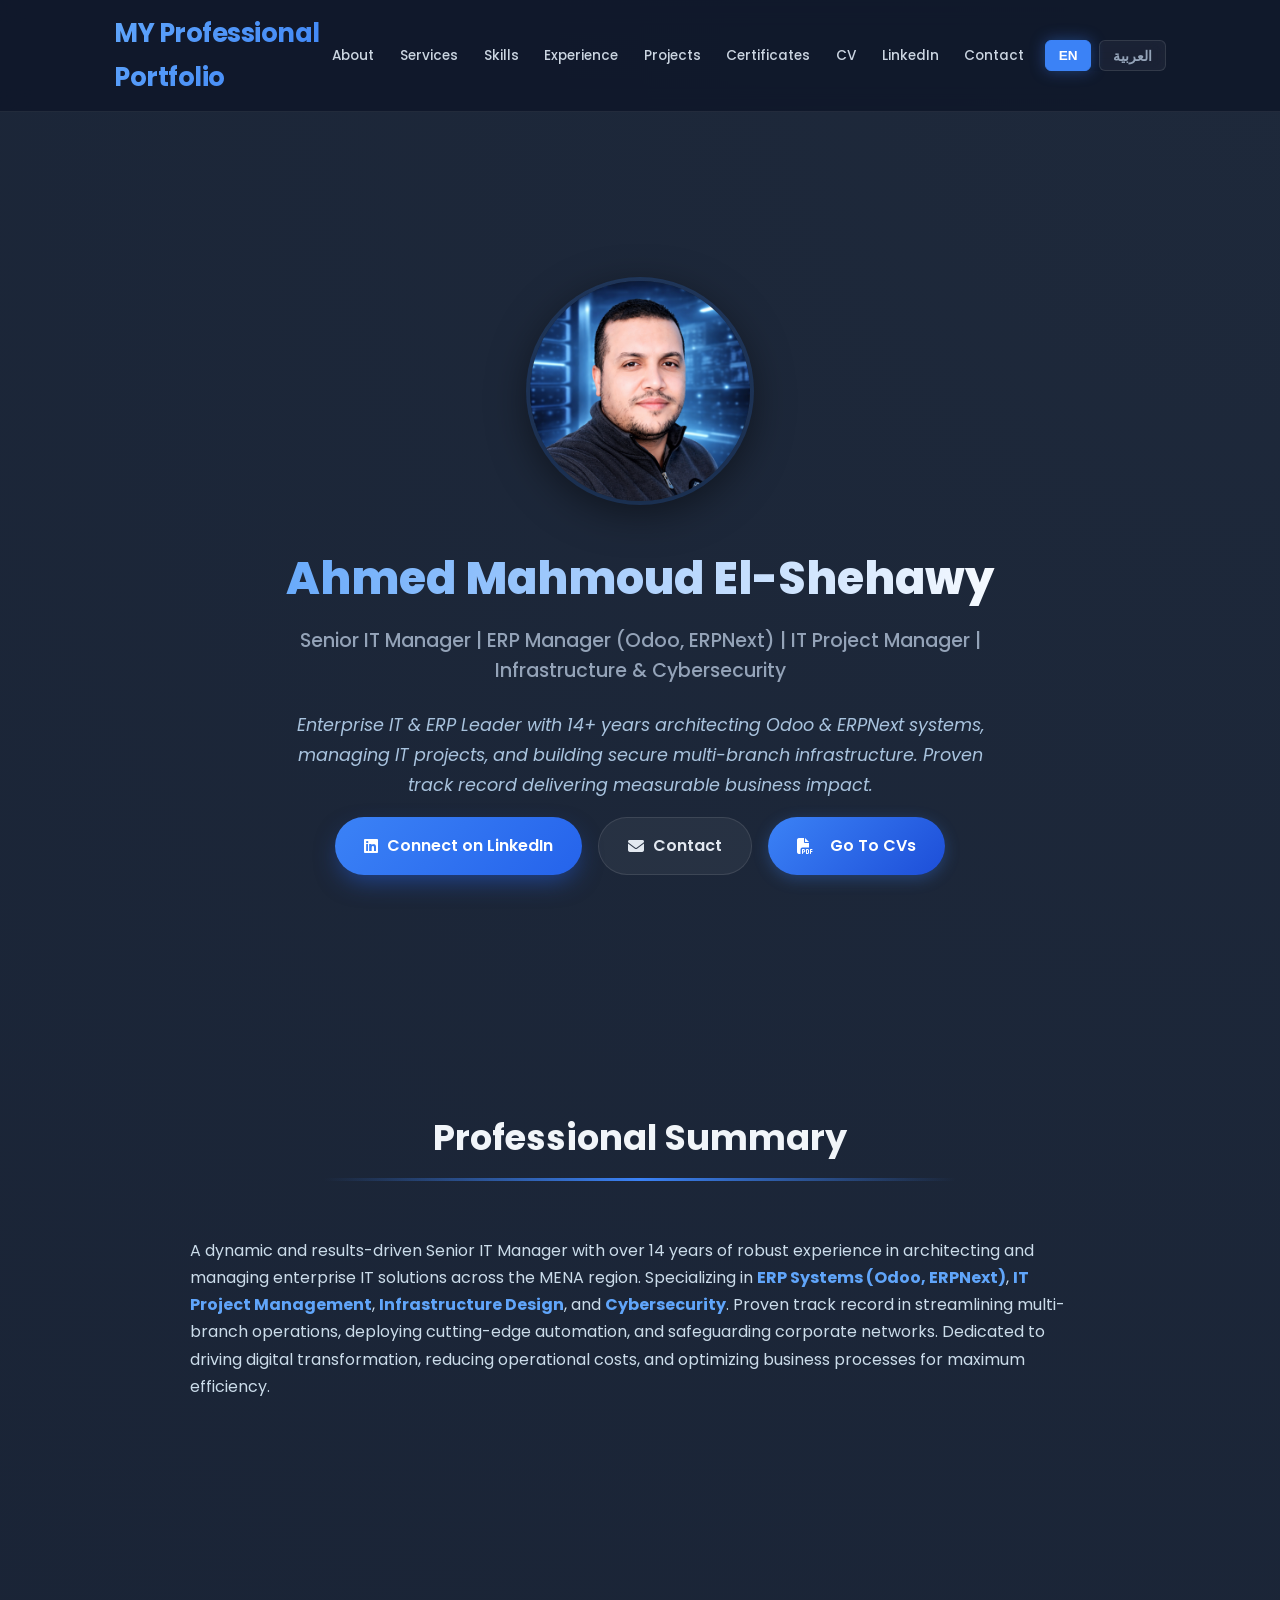
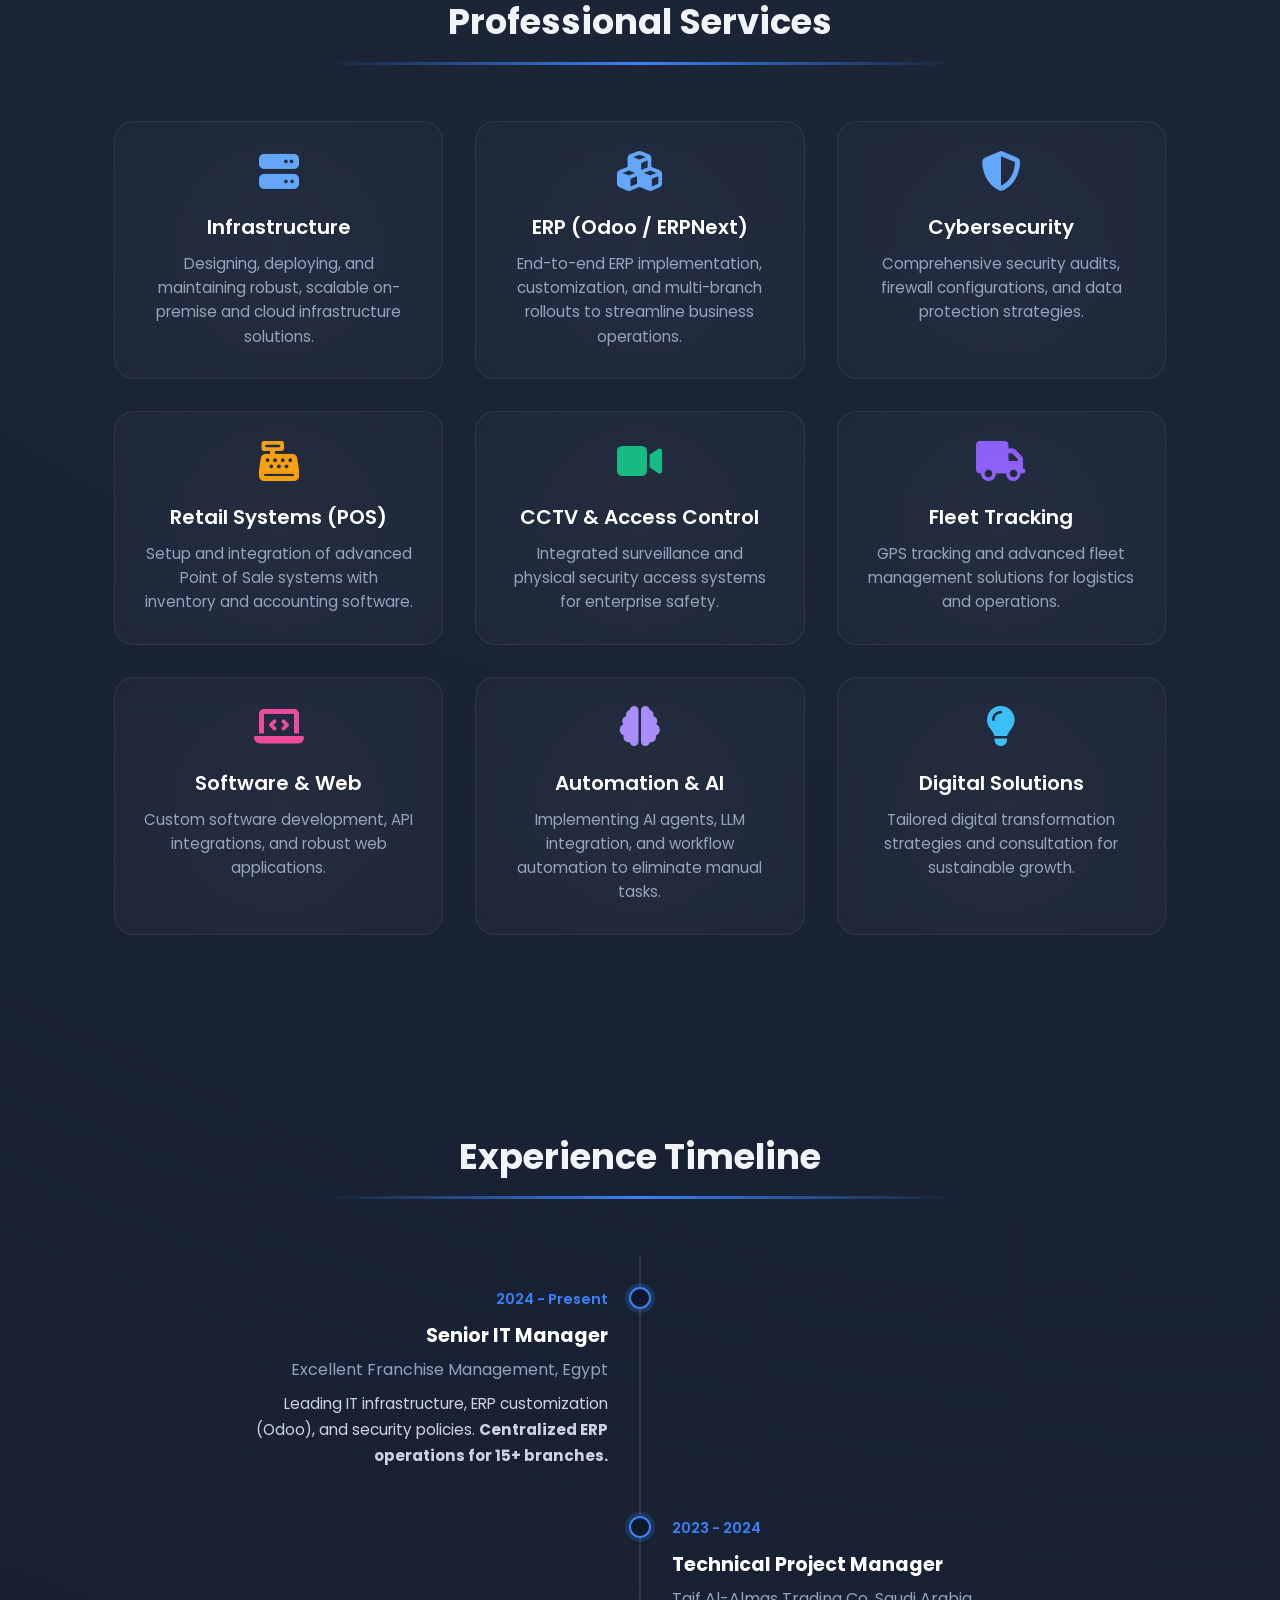
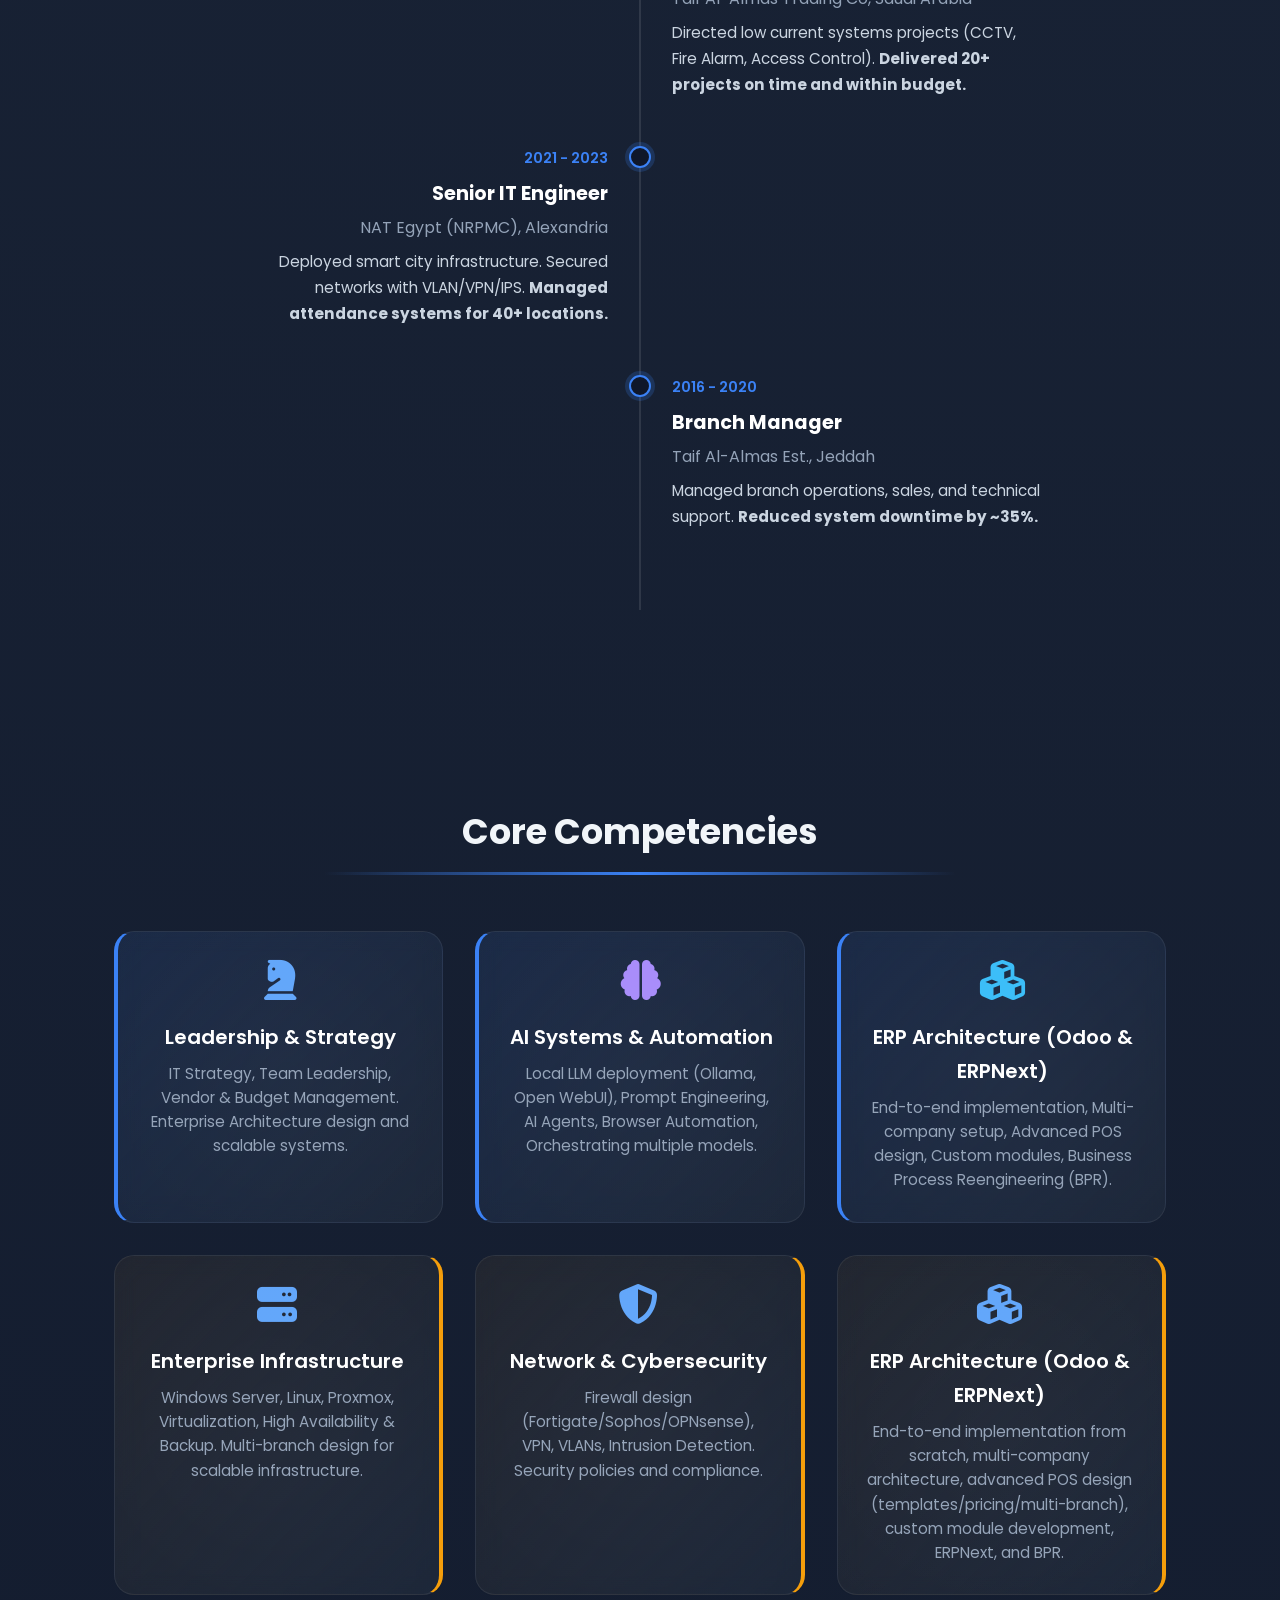
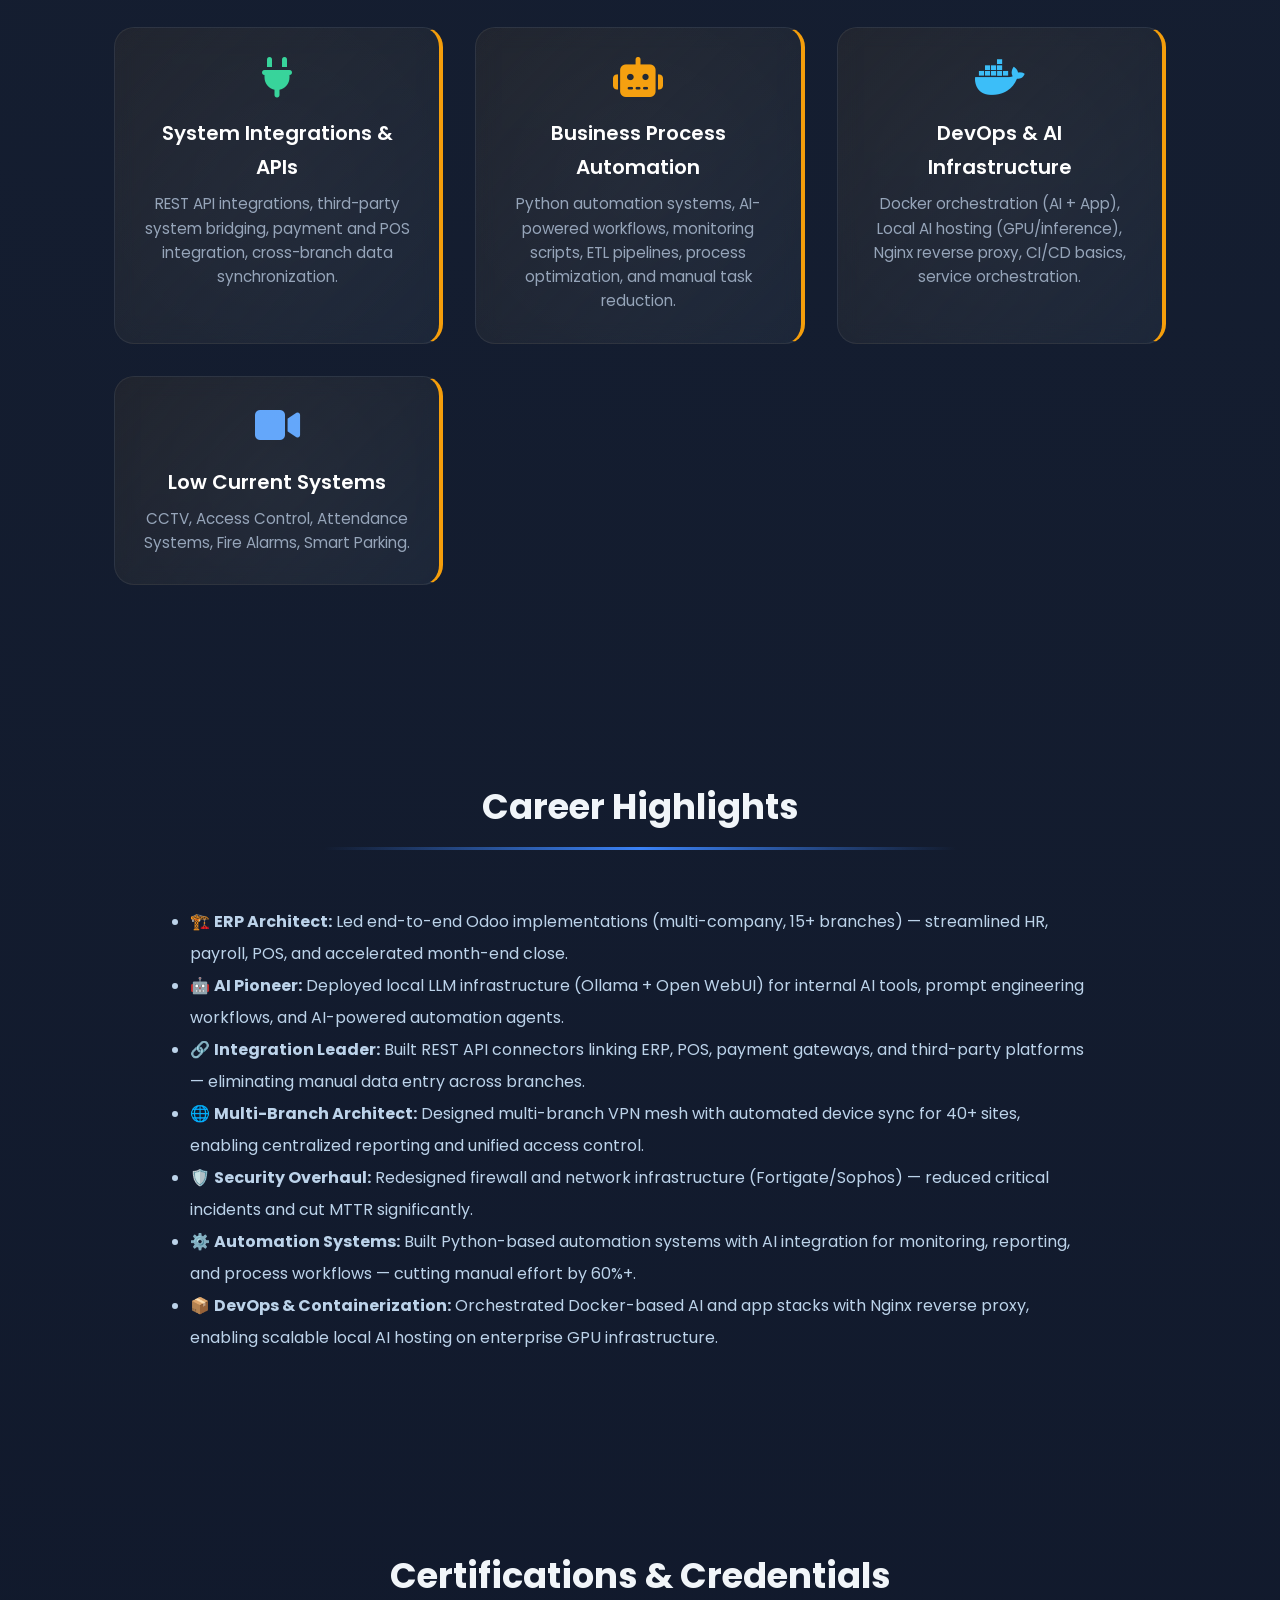
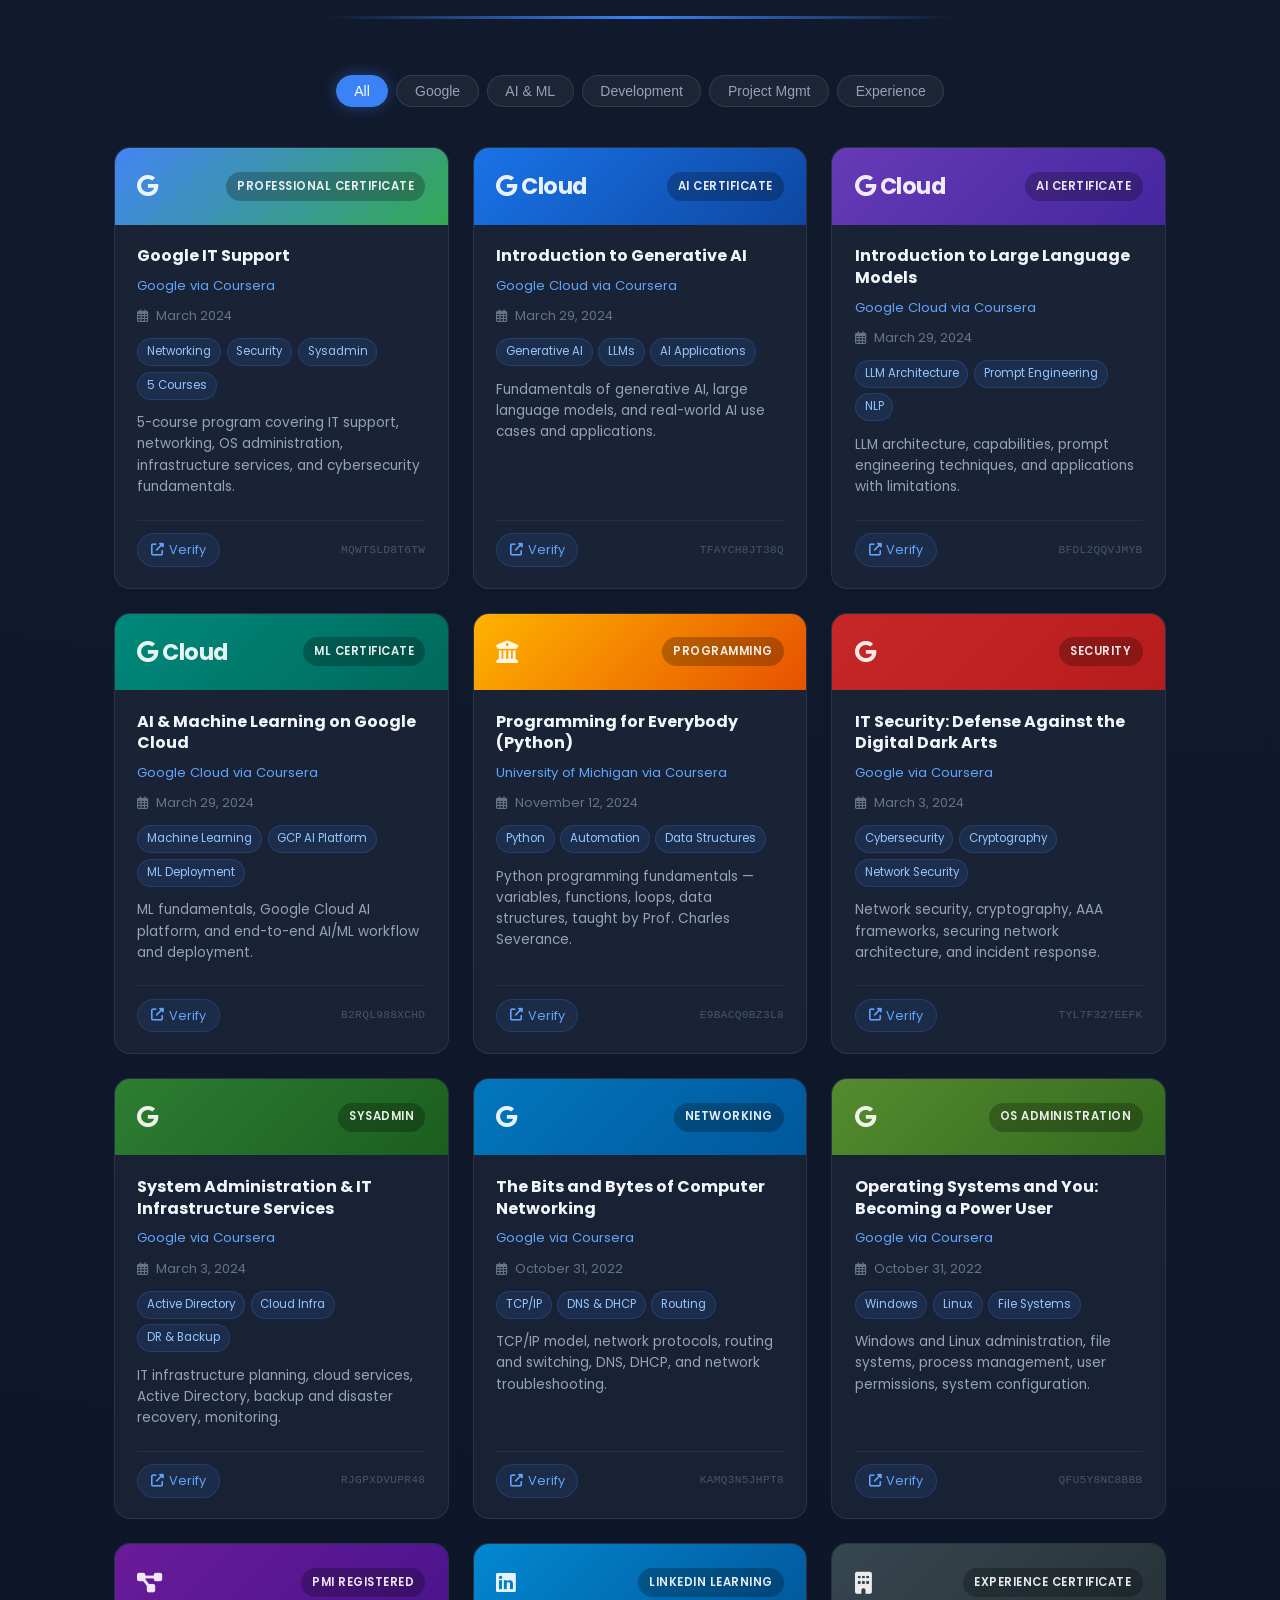
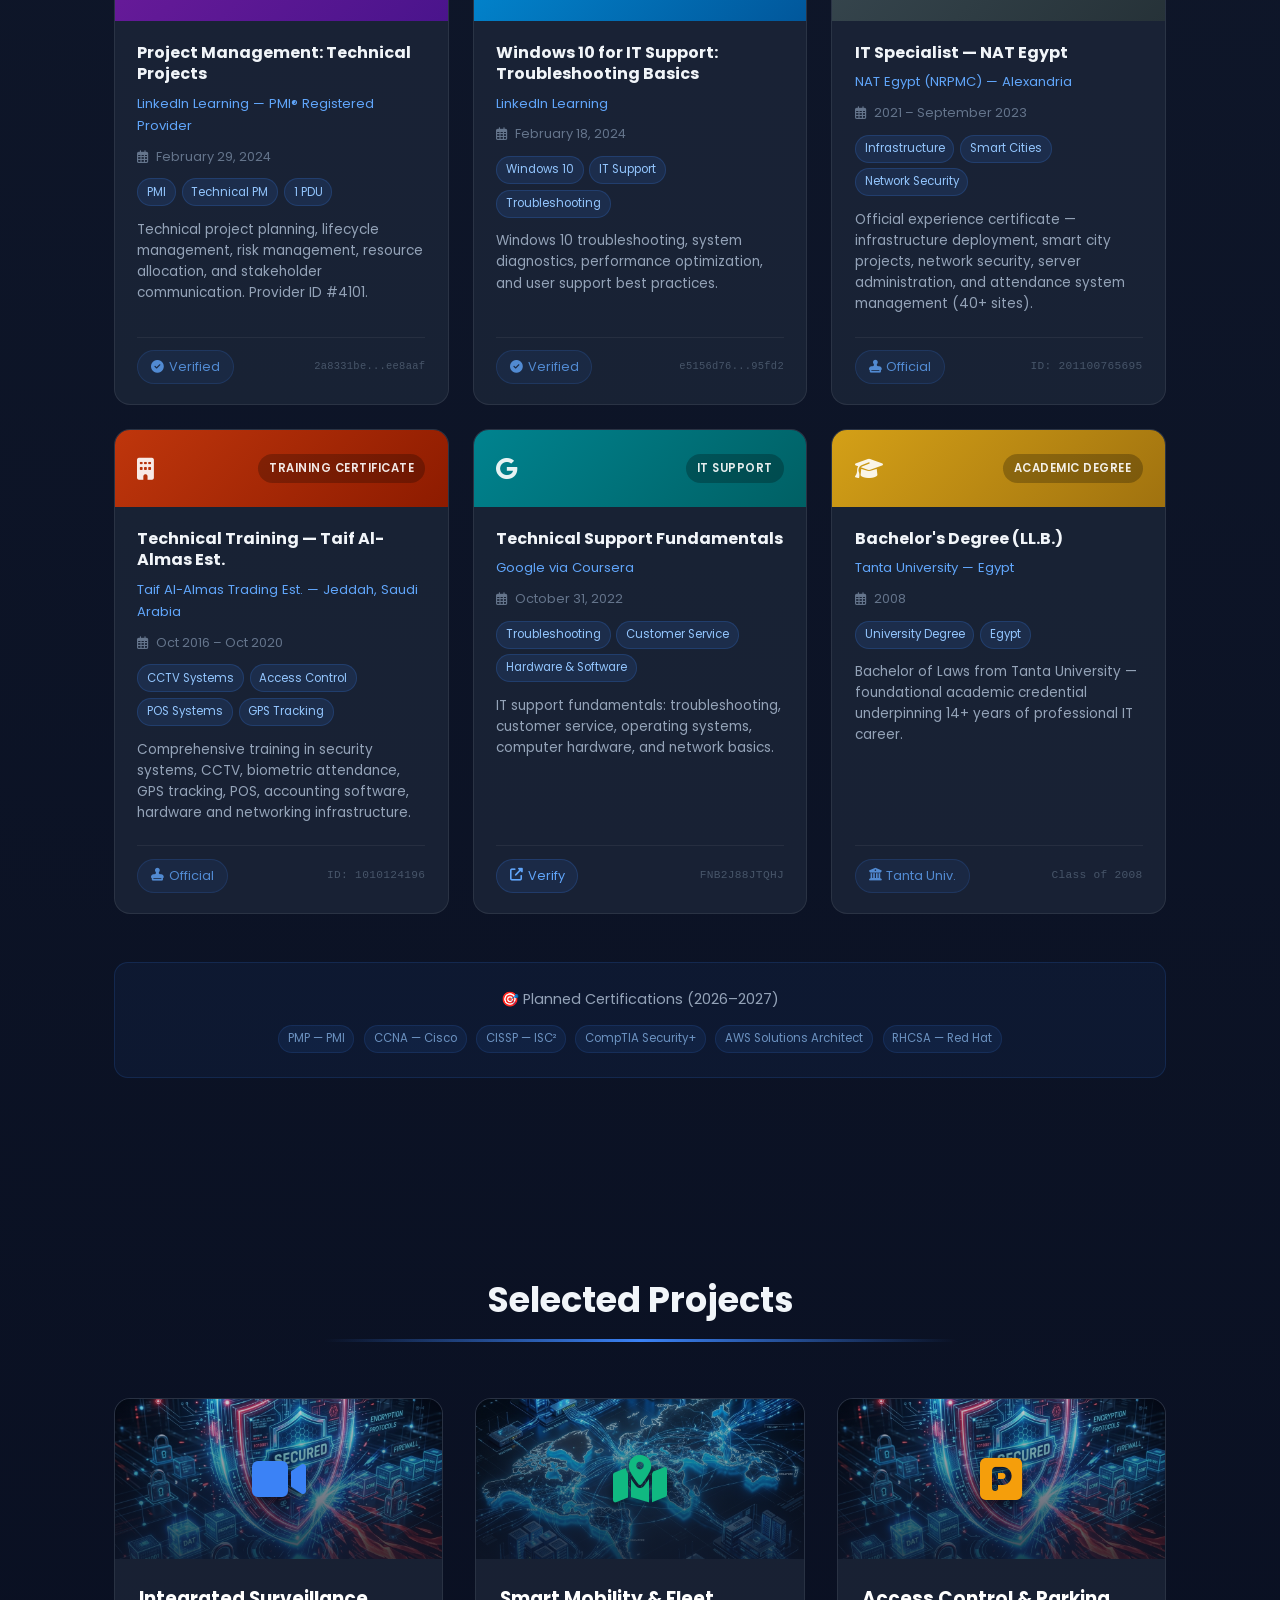
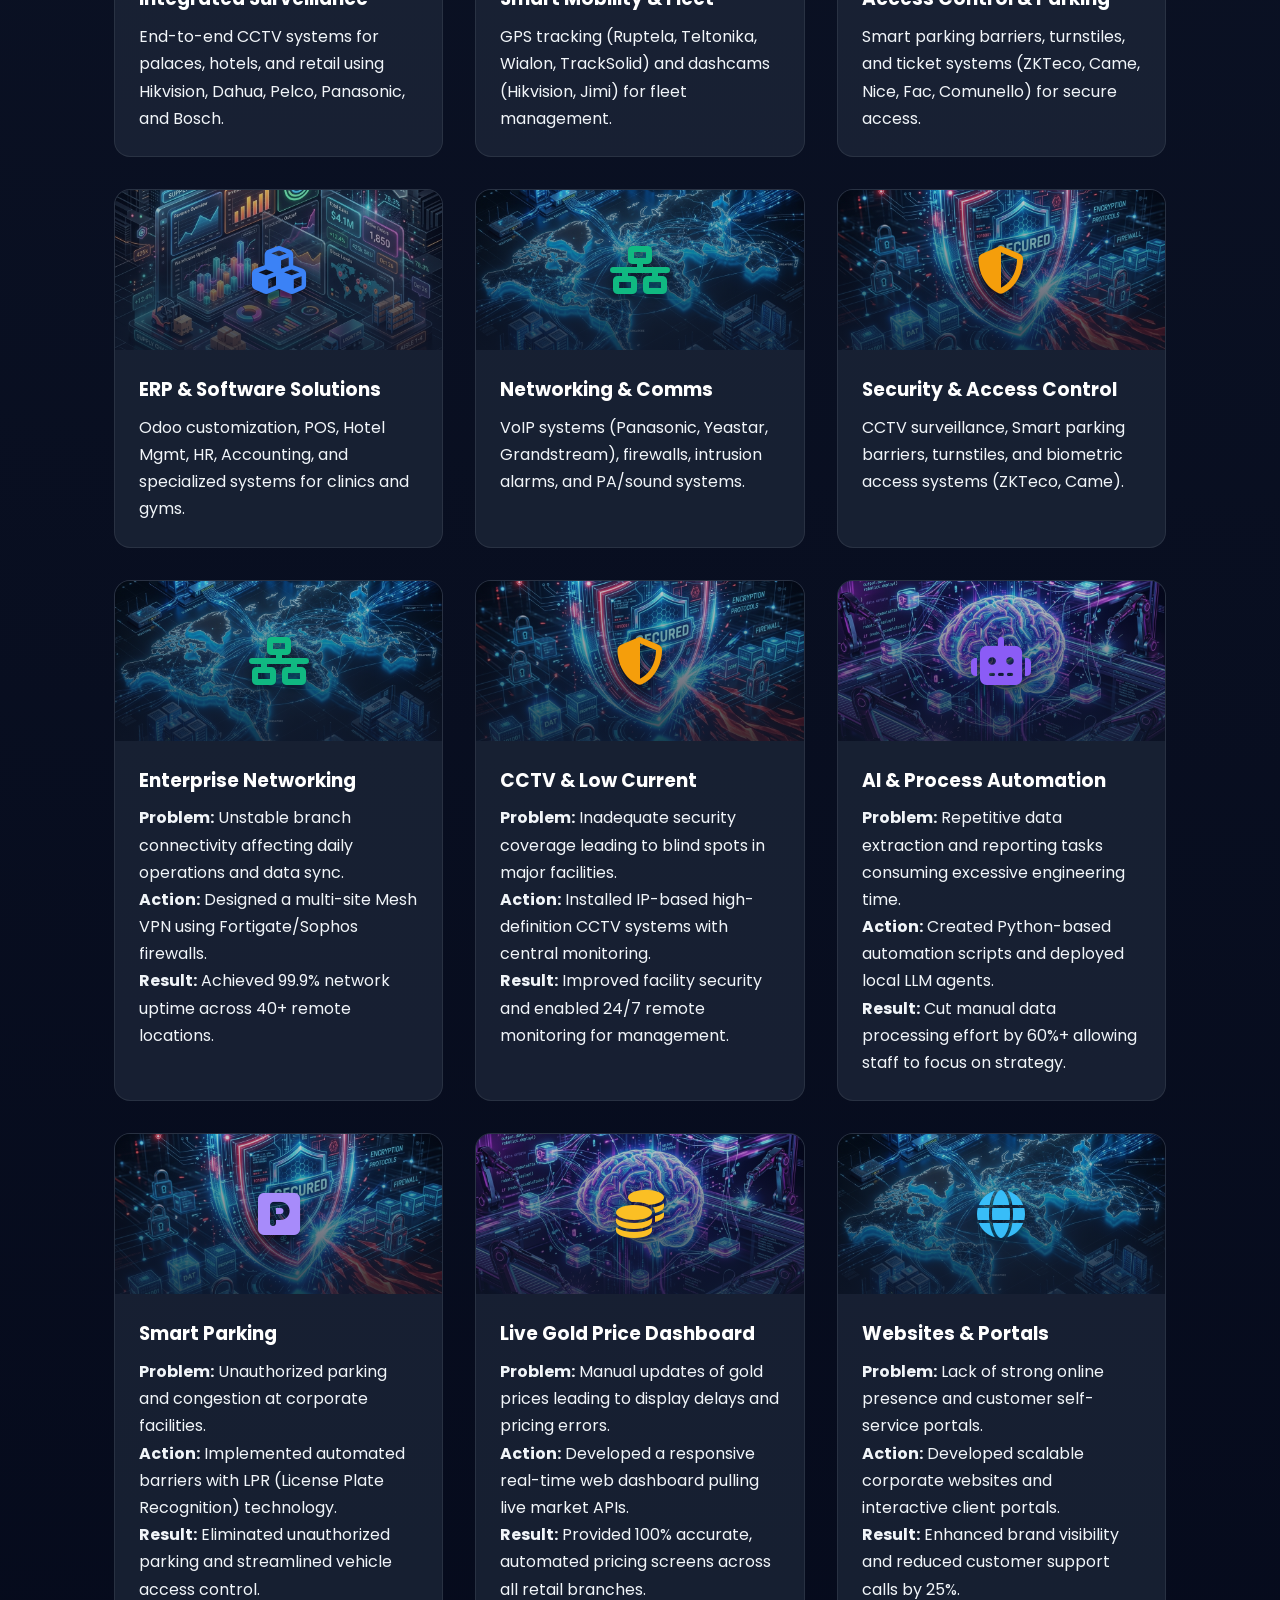
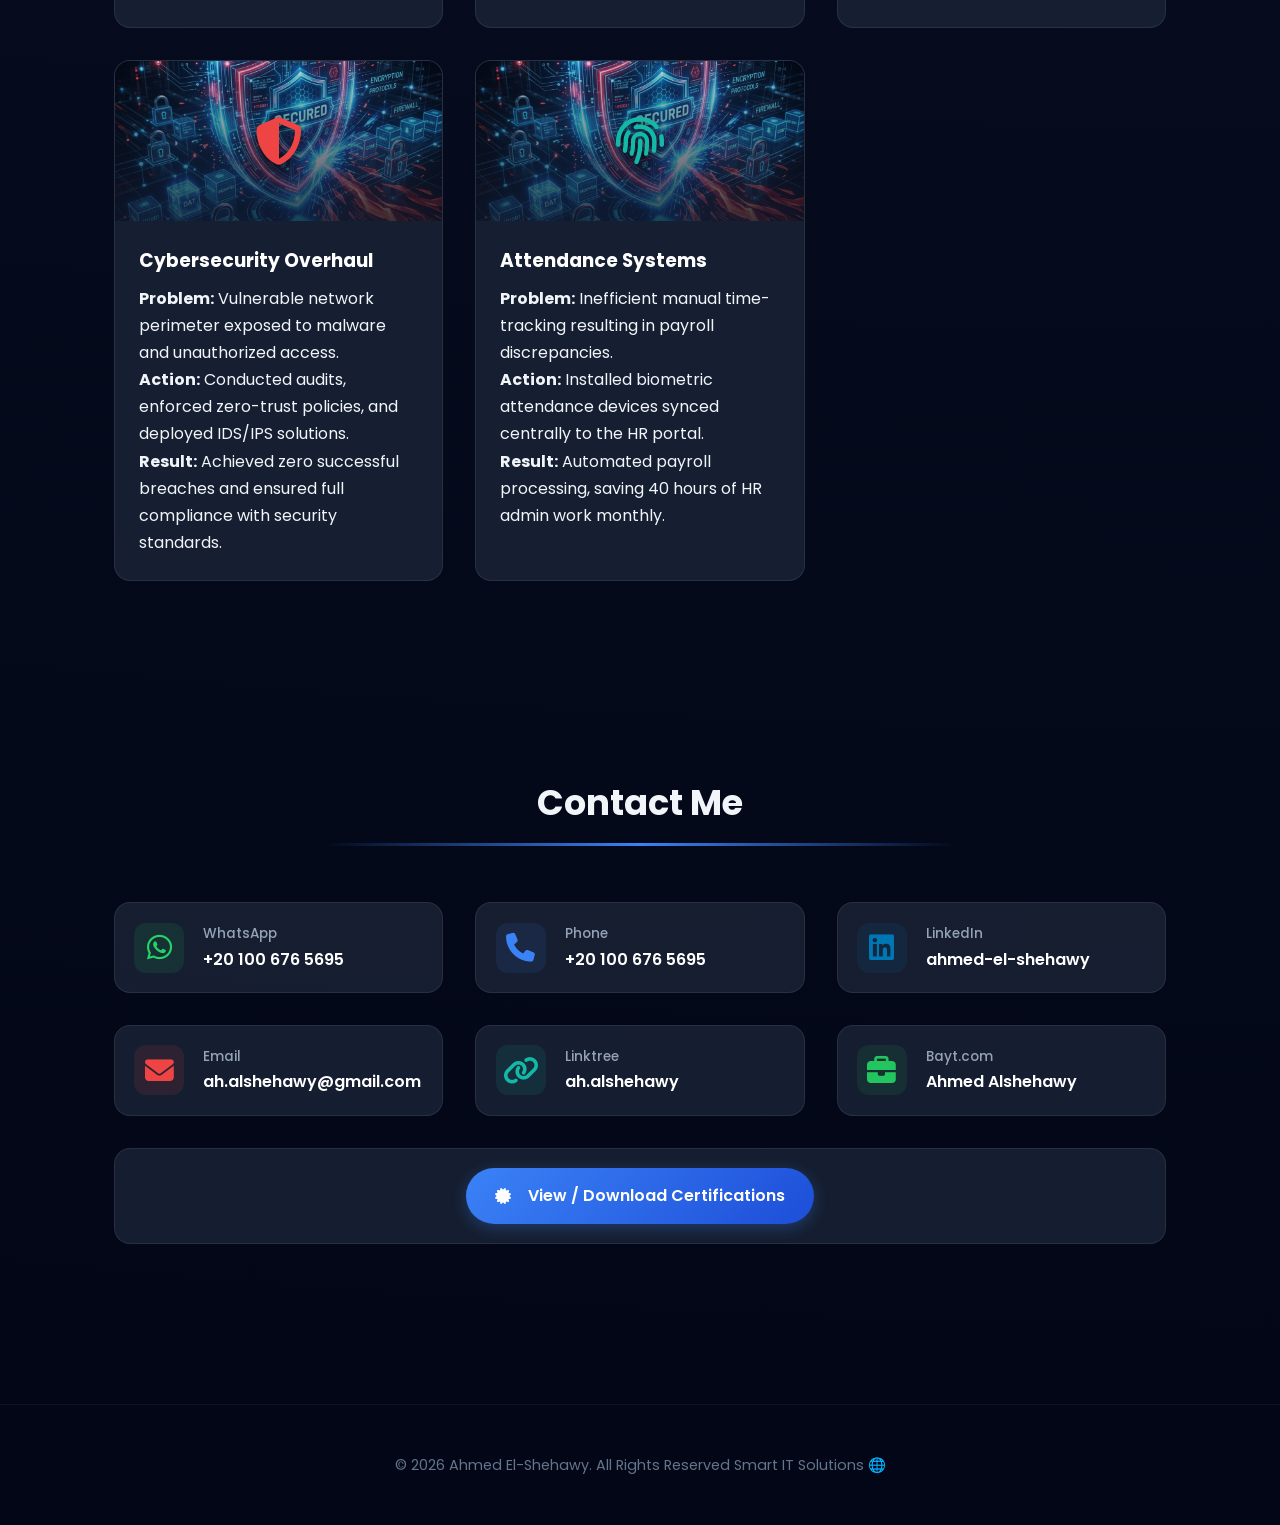
==== commit 24e0702a: "update from html only to full" ====
--- a/index.html
+++ b/index.html
@@ -1,3495 +1,1776 @@
-<!DOCTYPE html>
-<html lang="en" dir="ltr">
-
-<head>
-  <meta charset="UTF-8">
-  <meta name="viewport" content="width=device-width, initial-scale=1.0">
-  <title>Ahmed El-Shehawy - IT Director & ERP Specialist</title>
-  <link href="https://fonts.googleapis.com/css2?family=Poppins:wght@300;400;500;600;700;800&display=swap"
-    rel="stylesheet">
-  <link rel="stylesheet" href="https://cdn.jsdelivr.net/npm/@fortawesome/fontawesome-free@6.5.1/css/all.min.css">
-  <style>
-    /* --- Core Design System --- */
-    :root {
-      --primary: #3b82f6;
-      --primary-dark: #1d4ed8;
-      --secondary: #64748b;
-      --accent: #f59e0b;
-      /* Gold/Amber for distinction */
-      --bg-dark: #0f172a;
-      --glass: rgba(30, 41, 59, 0.7);
-      --glass-border: rgba(255, 255, 255, 0.08);
-      --text-main: #f1f5f9;
-      --text-muted: #94a3b8;
-    }
-
-    * {
-      margin: 0;
-      padding: 0;
-      box-sizing: border-box;
-    }
-
-    html {
-      scroll-behavior: smooth;
-    }
-
-    body {
-      font-family: 'Poppins', sans-serif;
-      background: radial-gradient(circle at top right, #1e293b, #0f172a 60%, #020617);
-      color: var(--text-main);
-      line-height: 1.7;
-      overflow-x: hidden;
-      min-height: 100vh;
-    }
-
-    /* Custom Scrollbar */
-    ::-webkit-scrollbar {
-      width: 8px;
-    }
-
-    ::-webkit-scrollbar-track {
-      background: #0f172a;
-    }
-
-    ::-webkit-scrollbar-thumb {
-      background: #334155;
-      border-radius: 4px;
-    }
-
-    ::-webkit-scrollbar-thumb:hover {
-      background: var(--primary);
-    }
-
-    /* --- Navigation --- */
-    .navbar {
-      background: rgba(15, 23, 42, 0.85) !important;
-      backdrop-filter: blur(12px);
-      border-bottom: 1px solid var(--glass-border);
-      padding: 1rem 0;
-      position: sticky;
-      top: 0;
-      z-index: 1000;
-      transition: all 0.3s ease;
-    }
-
-    .navbar.scrolled {
-      box-shadow: 0 10px 30px -10px rgba(0, 0, 0, 0.5);
-    }
-
-    .navbar-brand {
-      font-size: 1.6rem;
-      font-weight: 700;
-      background: linear-gradient(135deg, #60a5fa, #3b82f6);
-      background-clip: text;
-      -webkit-background-clip: text;
-      -webkit-text-fill-color: transparent;
-      text-decoration: none;
-      letter-spacing: -0.5px;
-    }
-
-    .nav-link {
-      font-weight: 500;
-      margin: 0 0.8rem;
-      position: relative;
-      color: #cbd5e1 !important;
-      text-decoration: none;
-      font-size: 0.95rem;
-      transition: color 0.3s ease;
-    }
-
-    .nav-link::after {
-      content: '';
-      position: absolute;
-      bottom: -4px;
-      left: 0;
-      width: 0;
-      height: 2px;
-      background: var(--primary);
-      transition: width 0.3s ease;
-    }
-
-    .nav-link:hover::after {
-      width: 100%;
-    }
-
-    .nav-link:hover {
-      color: #fff !important;
-    }
-
-    /* Language Toggle */
-    .lang-toggle {
-      position: fixed;
-      right: 20px;
-      top: 85px;
-      z-index: 999;
-      display: flex;
-      flex-direction: column;
-      gap: 0.5rem;
-      padding: 0.5rem;
-      border-radius: 12px;
-      background: rgba(15, 23, 42, 0.8);
-      backdrop-filter: blur(8px);
-      border: 1px solid var(--glass-border);
-      box-shadow: 0 4px 20px rgba(0, 0, 0, 0.2);
-    }
-
-    @media (min-width: 992px) {
-      .lang-toggle {
-        position: static;
-        flex-direction: row;
-        background: transparent;
-        border: none;
-        box-shadow: none;
-        padding: 0;
-      }
-    }
-
-    .lang-btn {
-      background: rgba(255, 255, 255, 0.05);
-      border: 1px solid rgba(255, 255, 255, 0.1);
-      color: var(--text-muted);
-      padding: 0.4rem 0.8rem;
-      border-radius: 6px;
-      cursor: pointer;
-      font-weight: 600;
-      font-size: 0.85rem;
-      transition: all 0.2s;
-    }
-
-    .lang-btn.active {
-      background: var(--primary);
-      color: #fff;
-      border-color: var(--primary);
-      box-shadow: 0 0 15px rgba(59, 130, 246, 0.4);
-    }
-
-    .container {
-      max-width: 1100px;
-      margin: 0 auto;
-      padding: 0 1.5rem;
-    }
-
-    /* --- Project Grid Updates --- */
-    .projects-grid {
-      display: grid;
-      grid-template-columns: repeat(auto-fill, minmax(280px, 1fr));
-      gap: 1.5rem;
-    }
-
-    .project-card {
-      /* Ensure consistent height */
-      display: flex;
-      flex-direction: column;
-    }
-
-    .proj-body {
-      flex: 1;
-      display: flex;
-      flex-direction: column;
-    }
-
-    /* Original Styles continue below... */
-    /* --- Hero Section --- */
-    .hero {
-      min-height: 100vh;
-      display: flex;
-      align-items: center;
-      justify-content: center;
-      padding: 6rem 1rem 4rem;
-      position: relative;
-    }
-
-    .hero-content {
-      text-align: center;
-      max-width: 800px;
-      margin: 0 auto;
-    }
-
-    /* Fixed: Typo in margin */
-    .profile-wrap {
-      width: 220px;
-      height: 220px;
-      margin: 0 auto 2.5rem;
-      position: relative;
-      border-radius: 50%;
-      perspective: 1000px;
-    }
-
-    .profile-image,
-    .cup-image {
-      position: absolute;
-      left: 0;
-      top: 0;
-      width: 100%;
-      height: 100%;
-      border-radius: 50%;
-      object-fit: cover;
-      object-position: center 20%;
-      transition: opacity 0.4s ease;
-      /* Premium Effect: Glow */
-      box-shadow: 0 0 0 4px rgba(59, 130, 246, 0.2), 0 10px 40px rgba(0, 0, 0, 0.5);
-    }
-
-    .cup-image {
-      opacity: 0;
-      pointer-events: none;
-    }
-
-    .profile-wrap:hover .profile-image {
-      transform: scale(1.02);
-    }
-
-    .profile-wrap.animate .profile-image {
-      opacity: 0;
-    }
-
-    .profile-wrap.animate .cup-image {
-      opacity: 1;
-      animation: coinFlip 1.5s cubic-bezier(0.4, 0, 0.2, 1) forwards;
-    }
-
-    @keyframes coinFlip {
-      0% {
-        transform: rotateY(0);
-      }
-
-      100% {
-        transform: rotateY(360deg);
-      }
-    }
-
-    .main-name {
-      font-size: 2.8rem;
-      font-weight: 800;
-      margin-bottom: 0.5rem;
-      background: linear-gradient(to right, #60a5fa, #fff, #60a5fa);
-      background-size: 200% auto;
-      background-clip: text;
-      -webkit-background-clip: text;
-      -webkit-text-fill-color: transparent;
-      animation: shine 5s linear infinite;
-    }
-
-    @keyframes shine {
-      to {
-        background-position: 200% center;
-      }
-    }
-
-    .job-title {
-      font-size: 1.2rem;
-      color: #94a3b8;
-      font-weight: 500;
-      margin-bottom: 1.5rem;
-      line-height: 1.6;
-    }
-
-    .tagline {
-      font-size: 1.1rem;
-      color: #cbd5e1;
-      margin-bottom: 2.5rem;
-      font-style: italic;
-      opacity: 0.9;
-    }
-
-    .cta-buttons {
-      display: flex;
-      gap: 1rem;
-      justify-content: center;
-      flex-wrap: wrap;
-    }
-
-    .btn {
-      padding: 0.9rem 1.8rem;
-      border-radius: 50px;
-      font-weight: 600;
-      text-decoration: none;
-      transition: all 0.3s ease;
-      display: inline-flex;
-      align-items: center;
-      gap: 0.6rem;
-      border: none;
-      cursor: pointer;
-    }
-
-    .btn-primary {
-      background: linear-gradient(135deg, #3b82f6, #2563eb);
-      color: #fff;
-      box-shadow: 0 10px 25px -5px rgba(37, 99, 235, 0.5);
-    }
-
-    .btn-primary:hover {
-      transform: translateY(-3px);
-      box-shadow: 0 15px 35px -5px rgba(37, 99, 235, 0.6);
-    }
-
-    .btn-secondary {
-      background: rgba(255, 255, 255, 0.05);
-      color: #e2e8f0;
-      border: 1px solid rgba(255, 255, 255, 0.1);
-    }
-
-    .btn-secondary:hover {
-      background: rgba(255, 255, 255, 0.1);
-      transform: translateY(-3px);
-    }
-
-    .btn-download {
-      position: relative;
-      overflow: hidden;
-      transition: all 0.3s ease;
-      background: linear-gradient(135deg, #3b82f6, #1d4ed8) !important;
-      border: none !important;
-      color: white !important;
-      font-weight: 600;
-      box-shadow: 0 4px 15px rgba(59, 130, 246, 0.3);
-    }
-
-    .btn-download:hover {
-      transform: translateY(-3px);
-      box-shadow: 0 8px 25px rgba(59, 130, 246, 0.5) !important;
-    }
-
-    .btn-download i {
-      margin-right: 8px;
-    }
-
-    html[dir="rtl"] .btn-download i {
-      margin-right: 0;
-      margin-left: 8px;
-    }
-
-    /* --- Sections & Cards --- */
-    .section {
-      padding: 6rem 0;
-      position: relative;
-    }
-
-    .section-title {
-      font-size: 2.2rem;
-      font-weight: 700;
-      text-align: center;
-      margin-bottom: 3.5rem;
-      position: relative;
-      display: block;
-      width: 100%;
-    }
-
-    .section-title::after {
-      content: '';
-      display: block;
-      width: 60%;
-      height: 3px;
-      background: linear-gradient(90deg, transparent, #3b82f6, transparent);
-      margin: 10px auto 0;
-    }
-
-    /* Glassmorphic Cards */
-    .skills-grid,
-    .projects-grid,
-    .contact-grid {
-      display: grid;
-      gap: 2rem;
-    }
-
-    .skills-grid {
-      grid-template-columns: repeat(auto-fit, minmax(250px, 1fr));
-    }
-
-    .skill-card {
-      background: var(--glass);
-      backdrop-filter: blur(10px);
-      padding: 1.8rem;
-      border-radius: 20px;
-      border: 1px solid var(--glass-border);
-      transition: all 0.3s;
-      text-align: center;
-      position: relative;
-      overflow: hidden;
-    }
-
-    /* Core Competencies Style */
-    .skill-core {
-      background: linear-gradient(135deg, rgba(59, 130, 246, 0.1), rgba(30, 41, 59, 0.7));
-      border-left: 4px solid var(--primary);
-    }
-
-    /* Expertise Style */
-    .skill-expertise {
-      background: linear-gradient(135deg, rgba(245, 158, 11, 0.05), rgba(30, 41, 59, 0.7));
-      border-right: 4px solid var(--accent);
-    }
-
-    .skill-card::before {
-      content: '';
-      position: absolute;
-      top: -50%;
-      left: -50%;
-      width: 200%;
-      height: 200%;
-      background: radial-gradient(circle, rgba(255, 255, 255, 0.03) 0%, transparent 70%);
-      pointer-events: none;
-    }
-
-    .skill-card:hover {
-      transform: translateY(-5px);
-      border-color: rgba(59, 130, 246, 0.4);
-      box-shadow: 0 20px 40px -10px rgba(0, 0, 0, 0.5);
-    }
-
-    .skill-icon {
-      font-size: 2.5rem;
-      color: #60a5fa;
-      margin-bottom: 1.2rem;
-    }
-
-    .skill-title {
-      font-size: 1.25rem;
-      font-weight: 600;
-      color: #fff;
-      margin-bottom: 0.5rem;
-    }
-
-    .skill-desc {
-      color: #94a3b8;
-      font-size: 0.95rem;
-      line-height: 1.6;
-    }
-
-    .project-card {
-      padding: 0;
-      border: 1px solid var(--glass-border);
-      background: var(--glass);
-      border-radius: 16px;
-      overflow: hidden;
-    }
-
-    .proj-header {
-      height: 160px;
-      position: relative;
-      overflow: hidden;
-      display: flex;
-      align-items: center;
-      justify-content: center;
-    }
-
-    .proj-header img {
-      width: 100%;
-      height: 100%;
-      object-fit: cover;
-      transition: transform 0.5s ease;
-    }
-
-    .project-card:hover .proj-header img {
-      transform: scale(1.1);
-    }
-
-    .proj-overlay {
-      position: absolute;
-      top: 0;
-      left: 0;
-      width: 100%;
-      height: 100%;
-      background: linear-gradient(to bottom, rgba(15, 23, 42, 0.2), rgba(15, 23, 42, 0.8));
-      display: flex;
-      align-items: center;
-      justify-content: center;
-      font-size: 3rem;
-      color: rgba(255, 255, 255, 0.9);
-      text-shadow: 0 4px 10px rgba(0, 0, 0, 0.5);
-    }
-
-    .project-card .proj-body {
-      padding: 1.5rem;
-    }
-
-    .project-card h3 {
-      color: #fff;
-      margin-bottom: 0.5rem;
-    }
-
-    /* --- Timeline Section --- */
-    .timeline {
-      position: relative;
-      max-width: 800px;
-      margin: 0 auto;
-      padding: 2rem 0;
-    }
-
-    .timeline::before {
-      content: '';
-      position: absolute;
-      left: 50%;
-      top: 0;
-      width: 2px;
-      height: 100%;
-      background: rgba(255, 255, 255, 0.1);
-      transform: translateX(-50%);
-    }
-
-    .timeline-item {
-      position: relative;
-      margin-bottom: 3rem;
-      width: 50%;
-      padding-right: 2rem;
-      text-align: right;
-    }
-
-    .timeline-item:nth-child(even) {
-      margin-left: 50%;
-      padding-right: 0;
-      padding-left: 2rem;
-      text-align: left;
-    }
-
-    .timeline-dot {
-      position: absolute;
-      right: -11px;
-      top: 0;
-      width: 22px;
-      height: 22px;
-      border-radius: 50%;
-      background: var(--bg-dark);
-      border: 2px solid var(--primary);
-      box-shadow: 0 0 0 4px rgba(59, 130, 246, 0.2);
-    }
-
-    .timeline-item:nth-child(even) .timeline-dot {
-      right: auto;
-      left: -11px;
-    }
-
-    .timeline-date {
-      color: var(--primary);
-      font-weight: 600;
-      font-size: 0.9rem;
-      margin-bottom: 0.5rem;
-      display: block;
-    }
-
-    .timeline-content h3 {
-      font-size: 1.2rem;
-      color: #fff;
-      margin-bottom: 0.2rem;
-    }
-
-    .timeline-content h4 {
-      font-size: 1rem;
-      color: #94a3b8;
-      font-weight: 400;
-      margin-bottom: 0.5rem;
-    }
-
-    .timeline-content p {
-      font-size: 0.95rem;
-      color: #cbd5e1;
-    }
-
-    /* RTL specific overrides handled by dir="rtl" */
-    html[dir="rtl"] .timeline::before {
-      left: 50%;
-    }
-
-    html[dir="rtl"] .timeline-item {
-      text-align: left;
-      padding-left: 2rem;
-      padding-right: 0;
-    }
-
-    html[dir="rtl"] .timeline-item:nth-child(even) {
-      margin-right: 50%;
-      margin-left: 0;
-      text-align: right;
-      padding-right: 2rem;
-      padding-left: 0;
-    }
-
-    html[dir="rtl"] .timeline-dot {
-      left: -11px;
-      right: auto;
-    }
-
-    html[dir="rtl"] .timeline-item:nth-child(even) .timeline-dot {
-      right: -11px;
-      left: auto;
-    }
-
-    html[dir="rtl"] .nav-link::after {
-      right: 0;
-      left: auto;
-    }
-
-    /* --- Contact --- */
-    .contact-grid {
-      grid-template-columns: repeat(auto-fit, minmax(280px, 1fr));
-    }
-
-    .contact-item {
-      display: flex;
-      align-items: center;
-      gap: 1.2rem;
-      padding: 1.2rem;
-      background: var(--glass);
-      border: 1px solid var(--glass-border);
-      border-radius: 16px;
-      text-decoration: none;
-      color: var(--text-main);
-      transition: all 0.3s;
-    }
-
-    .contact-label {
-      font-size: 0.85rem;
-      color: #94a3b8;
-      font-weight: 500;
-    }
-
-    .contact-value {
-      font-size: 1rem;
-      color: #e2e8f0;
-      font-weight: 600;
-    }
-
-    .contact-item:hover {
-      background: rgba(30, 41, 59, 0.9);
-      transform: translateY(-5px);
-      border-color: var(--primary);
-      box-shadow: 0 10px 20px rgba(0, 0, 0, 0.2);
-    }
-
-    .contact-icon {
-      font-size: 1.8rem;
-      width: 50px;
-      height: 50px;
-      display: flex;
-      align-items: center;
-      justify-content: center;
-      border-radius: 12px;
-      background: rgba(255, 255, 255, 0.05);
-    }
-
-    /* Brand Specific Contact Icons */
-    .contact-item[href*="wa.me"] .contact-icon {
-      color: #25d366;
-      background: rgba(37, 211, 102, 0.1);
-    }
-
-    .contact-item[href*="tel:"] .contact-icon {
-      color: #3b82f6;
-      background: rgba(59, 130, 246, 0.1);
-    }
-
-    .contact-item[href*="linkedin"] .contact-icon {
-      color: #0077b5;
-      background: rgba(0, 119, 181, 0.1);
-    }
-
-    .contact-item[href*="bayt"] .contact-icon {
-      color: #22c55e;
-      background: rgba(34, 197, 94, 0.1);
-    }
-
-    .contact-item[href*="mailto"] .contact-icon {
-      color: #ef4444;
-      background: rgba(239, 68, 68, 0.1);
-    }
-
-    .contact-item[href*="linktr.ee"] .contact-icon {
-      color: #14b8a6;
-      background: rgba(20, 184, 166, 0.1);
-    }
-
-    .footer {
-      text-align: center;
-      padding: 3rem 1rem;
-      color: #64748b;
-      font-size: 0.9rem;
-      border-top: 1px solid rgba(255, 255, 255, 0.05);
-      margin-top: 4rem;
-    }
-
-    /* --- Utilities --- */
-    .revealable {
-      opacity: 0;
-      transform: translateY(30px);
-      transition: all 0.8s cubic-bezier(0.2, 0.8, 0.2, 1);
-    }
-
-    .revealable.reveal {
-      opacity: 1;
-      transform: translateY(0);
-    }
-
-    /* Language Switching Logic - STRICT ENFORCEMENT */
-    .lang {
-      display: none !important;
-    }
-
-    .lang.active {
-      display: block !important;
-      animation: fadeIn 0.5s ease;
-    }
-
-    @keyframes fadeIn {
-      from {
-        opacity: 0;
-      }
-
-      to {
-        opacity: 1;
-      }
-    }
-
-    /* Centering Helper */
-    .text-center {
-      text-align: center;
-    }
-
-    @media (max-width: 768px) {
-      .main-name {
-        font-size: 2rem;
-        white-space: normal;
-        line-height: 1.2;
-        font-size: 2rem;
-        white-space: normal;
-        line-height: 1.2;
-        margin-bottom: 0.5rem;
-      }
-
-      .job-title {
-        font-size: 1rem;
-        padding: 0 10px;
-      }
-
-      .section {
-        padding: 4rem 1rem;
-      }
-
-      .navbar-brand {
-        font-size: 1.4rem;
-      }
-
-      /* Timeline Responsive Fixes */
-      .timeline::before {
-        left: 20px;
-      }
-
-      .timeline-item {
-        width: 100%;
-        padding-left: 3rem;
-        padding-right: 0;
-        text-align: left !important;
-        margin-left: 0;
-      }
-
-      .timeline-item:nth-child(even) {
-        margin-left: 0;
-        padding-left: 3rem;
-        text-align: left !important;
-      }
-
-      .timeline-dot {
-        left: 9px;
-        right: auto !important;
-      }
-
-      /* RTL Mobile Timeline */
-      html[dir="rtl"] .timeline::before {
-        right: 20px;
-        left: auto;
-      }
-
-      html[dir="rtl"] .timeline-item {
-        padding-right: 3rem;
-        padding-left: 0;
-        text-align: right !important;
-      }
-
-      html[dir="rtl"] .timeline-item:nth-child(even) {
-        padding-right: 3rem;
-        text-align: right !important;
-        margin-right: 0;
-      }
-
-      html[dir="rtl"] .timeline-dot {
-        right: 9px;
-        left: auto !important;
-      }
-
-      /* Center alignment on mobile for specific sections */
-      .hero-content,
-      .section-title,
-      .job-title,
-      .tagline {
-        text-align: center;
-      }
-    }
-
-    #backToTop {
-      position: fixed;
-      bottom: 30px;
-      right: 30px;
-      z-index: 9999;
-      background: linear-gradient(135deg, #3b82f6, #1d4ed8);
-      color: #fff;
-      width: 50px;
-      height: 50px;
-      border-radius: 50%;
-      display: flex;
-      align-items: center;
-      justify-content: center;
-      cursor: pointer;
-      border: 1px solid rgba(255, 255, 255, 0.2);
-      box-shadow: 0 8px 25px rgba(37, 99, 235, 0.4);
-      opacity: 0;
-      visibility: hidden;
-      transform: translateY(20px);
-      transition: all 0.4s cubic-bezier(0.175, 0.885, 0.32, 1.275);
-    }
-
-    #backToTop i,
-    #backToTop svg {
-      font-size: 1.2rem;
-      font-weight: 900;
-      text-shadow: 0 2px 4px rgba(0, 0, 0, 0.3);
-      stroke: white !important;
-      display: block;
-    }
-
-    #backToTop.visible {
-      opacity: 1;
-      visibility: visible;
-      transform: translateY(0);
-    }
-
-    #backToTop:hover {
-      transform: translateY(-5px) scale(1.1);
-      background: linear-gradient(135deg, #60a5fa, #3b82f6);
-      box-shadow: 0 12px 30px rgba(37, 99, 235, 0.5);
-    }
-
-    html[dir="rtl"] #backToTop {
-      right: auto;
-      left: 30px;
-    }
-
-    /* Force LTR for Navbar Container to keep Lang button on right even in RTL */
-    .navbar-container-forced-ltr {
-      direction: ltr !important;
-      display: flex;
-      justify-content: space-between;
-      align-items: center;
-    }
-
-    /* --- RTL FIXED ALIGNMENT & TYPOGRAPHY --- */
-    html[dir="rtl"] body {
-      text-align: right;
-      direction: rtl;
-    }
-
-    /* Container Spacing for Arabic */
-    html[dir="rtl"] .container {
-      padding-right: 2rem;
-      padding-left: 2rem;
-    }
-
-    /* Headings and Typography */
-    html[dir="rtl"] h1,
-    html[dir="rtl"] h2,
-    html[dir="rtl"] h3,
-    html[dir="rtl"] h4 {
-      text-align: center;
-      padding-right: 5px;
-      font-family: 'Poppins', sans-serif;
-    }
-
-    html[dir="rtl"] p {
-      padding-right: 5px;
-      font-family: 'Poppins', sans-serif;
-    }
-
-    /* توسيط عناوين المهارات والكفاءات */
-    html[dir="rtl"] .skill-title,
-    html[dir="rtl"] .skill-card h3 {
-      text-align: center !important;
-    }
-
-    /* توسيط محتوى الجدول الزمني */
-    html[dir="rtl"] .timeline-content h3,
-    html[dir="rtl"] .timeline-content h4,
-    html[dir="rtl"] .timeline-content {
-      text-align: center !important;
-    }
-
-    html[dir="rtl"] p,
-    html[dir="rtl"] .skill-desc,
-    html[dir="rtl"] .timeline-content p {
-      line-height: 2.0;
-      /* Improved line height for Arabic readability */
-    }
-
-    /* Section Title Centering override if needed, or keep centered */
-    /* .section-title is centered by default. In RTL it stays centered. */
-
-    /* Timeline RTL Layout Fixes */
-    html[dir="rtl"] .timeline::before {
-      right: 50%;
-      left: auto;
-    }
-
-    html[dir="rtl"] .timeline-item {
-      text-align: left;
-      /* Content faces inward */
-      padding-right: 0;
-      padding-left: 3rem;
-    }
-
-    html[dir="rtl"] .timeline-item:nth-child(even) {
-      text-align: right;
-      /* Content faces inward */
-      padding-left: 0;
-      padding-right: 3rem;
-    }
-
-    html[dir="rtl"] .timeline-dot {
-      right: -11px;
-      /* Default LTR is right: -11px, we need to invert? 
-         LTR Odd: dot on right.
-         RTL Odd: dot on left? 
-         The existing CSS (lines 518) sets left: -11px. 
-         I will reinforce this behavior.
-      */
-      border-color: var(--primary);
-    }
-
-    /* Buttons & Interactions */
-    .btn-interactive {
-      text-decoration: none;
-      color: inherit;
-      cursor: pointer;
-      display: flex;
-      /* Ensure flex layout works on anchor */
-      align-items: center;
-      /* Vertical center */
-      gap: 15px;
-      /* Match original gap */
-      transition: transform 0.2s, background 0.3s;
-    }
-
-    .btn-interactive:hover {
-      transform: translateY(-3px);
-      background: rgba(255, 255, 255, 0.08);
-      /* Slightly lighter on hover */
-      border-color: var(--primary);
-      /* Highlight border */
-    }
-
-    html[dir="rtl"] .btn {
-      flex-direction: row;
-      /* Ensure icon is adjacent correctly */
-    }
-
-    html[dir="rtl"] .contact-icon {
-      margin-left: 1rem;
-      margin-right: 0;
-    }
-
-    /* Mobile specific RTL adjustments */
-    @media (max-width: 768px) {
-      html[dir="rtl"] .container {
-        padding-right: 1.5rem;
-        padding-left: 1.5rem;
-      }
-
-      html[dir="rtl"] .timeline-item,
-      html[dir="rtl"] .timeline-item:nth-child(even) {
-        padding-right: 3rem;
-        padding-left: 0;
-        text-align: right !important;
-        /* Force right align on mobile */
-      }
-
-      html[dir="rtl"] .timeline::before {
-        right: 20px;
-        left: auto;
-      }
-
-      html[dir="rtl"] .timeline-dot,
-      html[dir="rtl"] .timeline-item:nth-child(even) .timeline-dot {
-        right: 9px;
-        left: auto;
-      }
-    }
-
-    /* --- Simple Side Navigation --- */
-    .side-nav {
-      position: fixed;
-      top: 10%;
-      transform: translateY(0);
-      left: 20px;
-      z-index: 1000;
-      display: flex;
-      flex-direction: column;
-      align-items: center;
-      gap: 10px;
-      padding: 15px 8px;
-      background: rgba(15, 23, 42, 0.75);
-      backdrop-filter: blur(15px);
-      border-radius: 40px;
-      /* Pill shape */
-      border: 1px solid rgba(255, 255, 255, 0.1);
-      box-shadow: 0 10px 40px rgba(0, 0, 0, 0.4);
-      visibility: hidden;
-      opacity: 0;
-      transition: all 0.4s cubic-bezier(0.175, 0.885, 0.32, 1.275);
-      max-height: 80vh;
-      overflow-y: auto;
-    }
-
-    /* Hide scrollbar for sidebar */
-    .side-nav::-webkit-scrollbar {
-      display: none;
-    }
-
-    .side-nav {
-      -ms-overflow-style: none;
-      scrollbar-width: none;
-    }
-
-    .side-nav.show {
-      visibility: visible;
-      opacity: 1;
-    }
-
-    .side-nav .nav-avatar {
-      width: 38px;
-      height: 38px;
-      border-radius: 50%;
-      border: 2px solid var(--primary);
-      margin-bottom: 5px;
-      overflow: hidden;
-    }
-
-    .side-nav .nav-avatar img {
-      width: 100%;
-      height: 100%;
-      object-fit: cover;
-    }
-
-    .side-nav a {
-      color: #f1f5f9;
-      font-size: 1.1rem;
-      width: 44px;
-      height: 44px;
-      display: flex;
-      align-items: center;
-      justify-content: center;
-      border-radius: 50%;
-      text-decoration: none;
-      background: rgba(255, 255, 255, 0.08);
-      border: 1px solid rgba(255, 255, 255, 0.1);
-      transition: all 0.3s;
-    }
-
-    .side-nav a i,
-    .side-nav a svg {
-      text-shadow: 0 2px 4px rgba(0, 0, 0, 0.5);
-      font-weight: 900;
-      stroke: white !important;
-      display: block;
-    }
-
-    .side-nav a:hover,
-    .side-nav a.active {
-      background: var(--primary);
-      color: white;
-      transform: scale(1.15);
-      box-shadow: 0 0 20px rgba(59, 130, 246, 0.5);
-      border-color: rgba(255, 255, 255, 0.3);
-    }
-
-    /* RTL Side Nav */
-    html[dir="rtl"] .side-nav {
-      left: auto;
-      right: 20px;
-    }
-
-    /* Hide Side Nav on Mobile */
-    @media (max-width: 992px) {
-      .side-nav {
-        display: none !important;
-      }
-    }
-
-    /* --- Hamburger Menu for Mobile --- */
-    .hamburger-btn {
-      display: none;
-      flex-direction: column;
-      justify-content: space-around;
-      width: 30px;
-      height: 25px;
-      background: transparent;
-      border: none;
-      cursor: pointer;
-      padding: 0;
-      z-index: 1001;
-      transition: transform 0.3s ease;
-    }
-
-    .hamburger-btn span {
-      width: 100%;
-      height: 3px;
-      background: var(--text-main);
-      border-radius: 2px;
-      transition: all 0.3s ease;
-    }
-
-    .hamburger-btn.active span:nth-child(1) {
-      transform: rotate(45deg) translate(8px, 8px);
-    }
-
-    .hamburger-btn.active span:nth-child(2) {
-      opacity: 0;
-    }
-
-    .hamburger-btn.active span:nth-child(3) {
-      transform: rotate(-45deg) translate(7px, -7px);
-    }
-
-    /* Mobile Navigation Overlay */
-    .mobile-nav-overlay {
-      position: fixed;
-      top: 0;
-      left: -100%;
-      width: 280px;
-      height: 100vh;
-      background: rgba(15, 23, 42, 0.98);
-      backdrop-filter: blur(12px);
-      border-right: 1px solid var(--glass-border);
-      z-index: 1000;
-      padding: 80px 20px 20px;
-      transition: left 0.3s ease;
-      overflow-y: auto;
-    }
-
-    .mobile-nav-overlay.active {
-      left: 0;
-    }
-
-    html[dir="rtl"] .mobile-nav-overlay {
-      left: auto;
-      right: -100%;
-      border-right: none;
-      border-left: 1px solid var(--glass-border);
-      transition: right 0.3s ease;
-    }
-
-    html[dir="rtl"] .mobile-nav-overlay.active {
-      right: 0;
-    }
-
-    .mobile-nav-overlay a {
-      display: block;
-      padding: 15px 20px;
-      color: var(--text-main);
-      text-decoration: none;
-      font-size: 1.1rem;
-      font-weight: 500;
-      border-radius: 8px;
-      margin-bottom: 8px;
-      transition: all 0.3s ease;
-    }
-
-    .mobile-nav-overlay a:hover {
-      background: rgba(59, 130, 246, 0.1);
-      color: var(--primary);
-      transform: translateX(5px);
-    }
-
-    html[dir="rtl"] .mobile-nav-overlay a:hover {
-      transform: translateX(-5px);
-    }
-
-    /* Mobile Language Toggle inside Hamburger */
-    .mobile-lang-section {
-      margin-top: 30px;
-      padding-top: 20px;
-      border-top: 1px solid var(--glass-border);
-    }
-
-    .mobile-lang-section .lang-label {
-      color: var(--text-muted);
-      font-size: 0.85rem;
-      margin-bottom: 10px;
-      display: block;
-    }
-
-    .mobile-lang-btns {
-      display: flex;
-      gap: 10px;
-    }
-
-    .mobile-lang-btns .lang-btn {
-      flex: 1;
-    }
-
-    /* Overlay Background */
-    .nav-backdrop {
-      position: fixed;
-      top: 0;
-      left: 0;
-      width: 100%;
-      height: 100%;
-      background: rgba(0, 0, 0, 0.5);
-      z-index: 999;
-      opacity: 0;
-      visibility: hidden;
-      transition: opacity 0.3s ease, visibility 0.3s ease;
-    }
-
-    .nav-backdrop.active {
-      opacity: 1;
-      visibility: visible;
-    }
-
-    /* Mobile responsive adjustments */
-    @media (max-width: 992px) {
-
-      .navbar .nav-link,
-      .navbar .lang-toggle {
-        display: none !important;
-      }
-
-      .hamburger-btn {
-        display: flex;
-      }
-
-      .navbar-container-forced-ltr>div:first-of-type {
-        display: flex;
-        align-items: center;
-        gap: 15px;
-      }
-    }
-
-    /* Smooth transitions for navbar visibility */
-    .navbar {
-      opacity: 1;
-      transform: translateY(0);
-      transition: opacity 0.3s ease, transform 0.3s ease;
-    }
-
-    .navbar.hide {
-      opacity: 0;
-      transform: translateY(-100%);
-      pointer-events: none;
-    }
-
-    .side-nav {
-      opacity: 0;
-      visibility: hidden;
-      transform: translateX(-20px);
-      transition: opacity 0.3s ease, visibility 0.3s ease, transform 0.3s ease;
-    }
-
-    .side-nav.show {
-      opacity: 1;
-      visibility: visible;
-      transform: translateX(0);
-    }
-
-    html[dir="rtl"] .side-nav {
-      transform: translateX(20px);
-    }
-
-    html[dir="rtl"] .side-nav.show {
-      transform: translateX(0);
-    }
-
-    /* --- Certification Cards --- */
-    .cert-tabs {
-      display: flex;
-      flex-wrap: wrap;
-      gap: 0.5rem;
-      justify-content: center;
-      margin-bottom: 2.5rem;
-    }
-
-    .cert-tab {
-      background: rgba(255, 255, 255, 0.05);
-      border: 1px solid rgba(255, 255, 255, 0.1);
-      color: #94a3b8;
-      padding: 0.45rem 1.1rem;
-      border-radius: 50px;
-      cursor: pointer;
-      font-size: 0.875rem;
-      font-weight: 500;
-      transition: all 0.25s;
-    }
-
-    .cert-tab:hover {
-      background: rgba(59, 130, 246, 0.15);
-      color: #60a5fa;
-      border-color: rgba(59, 130, 246, 0.3);
-    }
-
-    .cert-tab.active {
-      background: var(--primary);
-      color: #fff;
-      border-color: var(--primary);
-      box-shadow: 0 0 15px rgba(59, 130, 246, 0.4);
-    }
-
-    .cert-grid {
-      display: grid;
-      grid-template-columns: repeat(auto-fill, minmax(280px, 1fr));
-      gap: 1.5rem;
-    }
-
-    .cert-card {
-      background: var(--glass);
-      border: 1px solid var(--glass-border);
-      border-radius: 16px;
-      overflow: hidden;
-      transition: all 0.3s ease;
-      display: flex;
-      flex-direction: column;
-    }
-
-    .cert-card:hover {
-      transform: translateY(-6px);
-      border-color: rgba(59, 130, 246, 0.35);
-      box-shadow: 0 20px 40px -10px rgba(0, 0, 0, 0.5);
-    }
-
-    .cert-card.hidden {
-      display: none;
-    }
-
-    .cert-card-header {
-      padding: 1.2rem 1.4rem;
-      display: flex;
-      justify-content: space-between;
-      align-items: center;
-      min-height: 70px;
-    }
-
-    .cert-issuer-logo {
-      font-size: 1.4rem;
-      color: rgba(255, 255, 255, 0.9);
-      font-weight: 700;
-      letter-spacing: -0.5px;
-    }
-
-    .cert-badge {
-      font-size: 0.72rem;
-      font-weight: 600;
-      background: rgba(0, 0, 0, 0.25);
-      color: rgba(255, 255, 255, 0.9);
-      padding: 0.3rem 0.7rem;
-      border-radius: 50px;
-      text-transform: uppercase;
-      letter-spacing: 0.5px;
-    }
-
-    .cert-card-body {
-      padding: 1.3rem 1.4rem;
-      flex: 1;
-      display: flex;
-      flex-direction: column;
-      gap: 0.5rem;
-    }
-
-    .cert-name {
-      font-size: 1rem;
-      font-weight: 700;
-      color: #f1f5f9;
-      line-height: 1.35;
-      margin: 0;
-    }
-
-    .cert-issuer {
-      font-size: 0.82rem;
-      color: #60a5fa;
-      margin: 0;
-    }
-
-    .cert-date {
-      font-size: 0.8rem;
-      color: #64748b;
-      margin: 0;
-    }
-
-    .cert-date i {
-      margin-right: 0.3rem;
-    }
-
-    .cert-tags {
-      display: flex;
-      flex-wrap: wrap;
-      gap: 0.35rem;
-      margin-top: 0.2rem;
-    }
-
-    .cert-tag {
-      font-size: 0.72rem;
-      background: rgba(59, 130, 246, 0.12);
-      color: #93c5fd;
-      border: 1px solid rgba(59, 130, 246, 0.2);
-      padding: 0.2rem 0.55rem;
-      border-radius: 50px;
-    }
-
-    .cert-desc {
-      font-size: 0.85rem;
-      color: #94a3b8;
-      line-height: 1.55;
-      margin: 0.3rem 0 0;
-      flex: 1;
-    }
-
-    .cert-footer {
-      display: flex;
-      align-items: center;
-      justify-content: space-between;
-      margin-top: 0.9rem;
-      padding-top: 0.8rem;
-      border-top: 1px solid rgba(255, 255, 255, 0.06);
-    }
-
-    .cert-verify-btn {
-      font-size: 0.8rem;
-      color: #60a5fa;
-      text-decoration: none;
-      background: rgba(59, 130, 246, 0.1);
-      border: 1px solid rgba(59, 130, 246, 0.2);
-      padding: 0.3rem 0.8rem;
-      border-radius: 50px;
-      transition: all 0.2s;
-      display: inline-flex;
-      align-items: center;
-      gap: 0.3rem;
-    }
-
-    .cert-verify-btn:hover {
-      background: rgba(59, 130, 246, 0.25);
-    }
-
-    .cert-id {
-      font-size: 0.7rem;
-      color: #475569;
-      font-family: monospace;
-      letter-spacing: 0.3px;
-    }
-  </style>
-</head>
-
-<body>
-  <nav class="navbar" id="topNav">
-    <div class="container navbar-container-forced-ltr">
-      <div style="display:flex;gap:1rem;align-items:center">
-        <button class="hamburger-btn" id="hamburgerBtn" aria-label="Menu">
-          <span></span>
-          <span></span>
-          <span></span>
-        </button>
-        <a href="#" class="navbar-brand"><span class="brand-en">My Professional Portfolio</span><span class="brand-ar"
-            style="display:none">ملفي المهني الاحترافي</span></a>
-      </div>
-      <div style="display:flex;gap:1rem;align-items:center">
-        <div style="display:flex;gap:1rem">
-          <a href="#about" class="nav-link" data-target-en="#about" data-target-ar="#about-ar" data-text-en="About"
-            data-text-ar="نبذة" data-scroll>About</a>
-          <a href="#services" class="nav-link" data-target-en="#services" data-target-ar="#services-ar"
-            data-text-en="Services" data-text-ar="الخدمات" data-scroll>Services</a>
-          <a href="#skills" class="nav-link" data-target-en="#skills" data-target-ar="#skills-ar" data-text-en="Skills"
-            data-text-ar="المهارات" data-scroll>Skills</a>
-          <a href="#certs" class="nav-link" data-target-en="#certs" data-target-ar="#certs-ar"
-            data-text-en="Certifications" data-text-ar="الشهادات">Certifications</a>
-          <a href="https://linkedin.com/in/ahmed-el-shehawy" class="nav-link" target="_blank" data-text-en="LinkedIn"
-            data-text-ar="لينكدإن">LinkedIn</a>
-          <a href="#contact" class="nav-link" data-target-en="#contact" data-target-ar="#contact-ar"
-            data-text-en="Contact" data-text-ar="تواصل">Contact</a>
-        </div>
-        <div class="lang-toggle" aria-hidden="false">
-          <button id="btn-en" class="lang-btn">EN</button>
-          <button id="btn-ar" class="lang-btn">العربية</button>
-        </div>
-      </div>
-    </div>
-  </nav>
-
-  <!-- Mobile Navigation Overlay -->
-  <div class="nav-backdrop" id="navBackdrop"></div>
-  <div class="mobile-nav-overlay" id="mobileNav">
-    <a href="#about" class="mobile-nav-link" data-target-en="#about" data-target-ar="#about-ar" data-text-en="About"
-      data-text-ar="نبذة">About</a>
-    <a href="#services" class="mobile-nav-link" data-target-en="#services" data-target-ar="#services-ar"
-      data-text-en="Services" data-text-ar="الخدمات">Services</a>
-    <a href="#skills" class="mobile-nav-link" data-target-en="#skills" data-target-ar="#skills-ar" data-text-en="Skills"
-      data-text-ar="المهارات">Skills</a>
-    <a href="#certs" class="mobile-nav-link" data-target-en="#certs" data-target-ar="#certs-ar"
-      data-text-en="Certifications" data-text-ar="الشهادات">Certifications</a>
-    <a href="https://linkedin.com/in/ahmed-el-shehawy" class="mobile-nav-link" target="_blank" data-text-en="LinkedIn"
-      data-text-ar="لينكدإن">LinkedIn</a>
-    <a href="#contact" class="mobile-nav-link" data-target-en="#contact" data-target-ar="#contact-ar"
-      data-text-en="Contact" data-text-ar="تواصل">Contact</a>
-
-    <div class="mobile-lang-section">
-      <span class="lang-label" data-text-en="Language" data-text-ar="اللغة">Language</span>
-      <div class="mobile-lang-btns">
-        <button id="mobile-btn-en" class="lang-btn">EN</button>
-        <button id="mobile-btn-ar" class="lang-btn">العربية</button>
-      </div>
-    </div>
-  </div>
-
-  <!-- English content -->
-  <div class="lang lang-en active" data-lang="en">
-    <section class="hero" id="about">
-      <div class="container">
-        <div class="hero-content revealable">
-          <div class="profile-wrap">
-            <img src="Portfolio-pict.png" alt="Ahmed El-Shehawy" class="profile-image" />
-            <img src="golden-cup.png" alt="gold cup" class="cup-image" />
-          </div>
-          <h1 class="main-name">Ahmed Mahmoud El-Shehawy</h1>
-          <p class="job-title">Senior IT Manager | ERP Manager (Odoo, ERPNext) | IT Project Manager | Infrastructure &
-            Cybersecurity</p>
-          <p class="tagline" style="max-width:700px;margin:1rem auto;color:#b8d4f0;line-height:1.7">
-            Enterprise IT & ERP Leader with 14+ years architecting Odoo & ERPNext systems, managing IT projects, and
-            building secure multi-branch infrastructure. Proven track record delivering measurable business impact.
-          </p>
-          <div class="cta-buttons">
-            <a href="https://linkedin.com/in/ahmed-el-shehawy" class="btn btn-primary" target="_blank"><i
-                class="fab fa-linkedin"></i> Connect on LinkedIn</a>
-            <a href="#contact" class="btn btn-secondary"><i class="fas fa-envelope"></i> Contact</a>
-            <a href="CV With Titles.pdf" class="btn btn-secondary btn-download" download><i class="fas fa-file-pdf"></i>
-              Download CV</a>
-          </div>
-        </div>
-      </div>
-    </section>
-
-
-
-    <section id="summary" class="section revealable">
-      <div class="container">
-        <h2 class="section-title">Professional Summary</h2>
-        <p style="max-width:900px;margin:0 auto;color:#cbdcea">A dynamic and results-driven Senior IT Manager with over
-          14 years of robust experience in architecting and managing enterprise IT solutions across the MENA region.
-          Specializing in <strong style="color:#60a5fa">ERP Systems (Odoo, ERPNext)</strong>, <strong
-            style="color:#60a5fa">IT Project Management</strong>, <strong style="color:#60a5fa">Infrastructure
-            Design</strong>, and <strong style="color:#60a5fa">Cybersecurity</strong>. Proven track record in
-          streamlining multi-branch operations, deploying cutting-edge automation, and safeguarding corporate networks.
-          Dedicated to driving digital transformation, reducing operational costs, and optimizing business processes for
-          maximum efficiency.</p>
-      </div>
-    </section>
-
-
-    <section id="services" class="section revealable">
-      <div class="container">
-        <h2 class="section-title">Professional Services</h2>
-        <div class="skills-grid">
-          <div class="skill-card"><i class="fas fa-server skill-icon"></i>
-            <h3 class="skill-title">Infrastructure</h3>
-            <p class="skill-desc">Designing, deploying, and maintaining robust, scalable on-premise and cloud
-              infrastructure solutions.</p>
-          </div>
-          <div class="skill-card"><i class="fas fa-cubes skill-icon"></i>
-            <h3 class="skill-title">ERP (Odoo / ERPNext)</h3>
-            <p class="skill-desc">End-to-end ERP implementation, customization, and multi-branch rollouts to streamline
-              business operations.</p>
-          </div>
-          <div class="skill-card"><i class="fas fa-shield-alt skill-icon"></i>
-            <h3 class="skill-title">Cybersecurity</h3>
-            <p class="skill-desc">Comprehensive security audits, firewall configurations, and data protection
-              strategies.</p>
-          </div>
-          <div class="skill-card"><i class="fas fa-cash-register skill-icon" style="color:#f59e0b"></i>
-            <h3 class="skill-title">Retail Systems (POS)</h3>
-            <p class="skill-desc">Setup and integration of advanced Point of Sale systems with inventory and accounting
-              software.</p>
-          </div>
-          <div class="skill-card"><i class="fas fa-video skill-icon" style="color:#10b981"></i>
-            <h3 class="skill-title">CCTV & Access Control</h3>
-            <p class="skill-desc">Integrated surveillance and physical security access systems for enterprise safety.
-            </p>
-          </div>
-          <div class="skill-card"><i class="fas fa-truck skill-icon" style="color:#8b5cf6"></i>
-            <h3 class="skill-title">Fleet Tracking</h3>
-            <p class="skill-desc">GPS tracking and advanced fleet management solutions for logistics and operations.</p>
-          </div>
-          <div class="skill-card"><i class="fas fa-laptop-code skill-icon" style="color:#ec4899"></i>
-            <h3 class="skill-title">Software & Web</h3>
-            <p class="skill-desc">Custom software development, API integrations, and robust web applications.</p>
-          </div>
-          <div class="skill-card"><i class="fas fa-brain skill-icon" style="color:#a78bfa"></i>
-            <h3 class="skill-title">Automation & AI</h3>
-            <p class="skill-desc">Implementing AI agents, LLM integration, and workflow automation to eliminate manual
-              tasks.</p>
-          </div>
-          <div class="skill-card"><i class="fas fa-lightbulb skill-icon" style="color:#38bdf8"></i>
-            <h3 class="skill-title">Digital Solutions</h3>
-            <p class="skill-desc">Tailored digital transformation strategies and consultation for sustainable growth.
-            </p>
-          </div>
-        </div>
-      </div>
-    </section>
-
-    <section id="experience" class="section revealable">
-      <div class="container">
-        <h2 class="section-title">Experience Timeline</h2>
-        <div class="timeline">
-          <div class="timeline-item">
-            <span class="timeline-dot"></span>
-            <div class="timeline-content">
-              <span class="timeline-date">2024 - Present</span>
-              <h3>Senior IT Manager</h3>
-              <h4>Excellent Franchise Management, Egypt</h4>
-              <p>Leading IT infrastructure, ERP customization (Odoo), and security policies. <strong>Centralized ERP
-                  operations for 15+ branches.</strong></p>
-            </div>
-          </div>
-          <div class="timeline-item">
-            <span class="timeline-dot"></span>
-            <div class="timeline-content">
-              <span class="timeline-date">2023 - 2024</span>
-              <h3>Technical Project Manager</h3>
-              <h4>Taif Al-Almas Trading Co, Saudi Arabia</h4>
-              <p>Directed low current systems projects (CCTV, Fire Alarm, Access Control). <strong>Delivered 20+
-                  projects on time and within budget.</strong></p>
-            </div>
-          </div>
-          <div class="timeline-item">
-            <span class="timeline-dot"></span>
-            <div class="timeline-content">
-              <span class="timeline-date">2021 - 2023</span>
-              <h3>Senior IT Engineer</h3>
-              <h4>NAT Egypt (NRPMC), Alexandria</h4>
-              <p>Deployed smart city infrastructure. Secured networks with VLAN/VPN/IPS. <strong>Managed attendance
-                  systems for 40+ locations.</strong></p>
-            </div>
-          </div>
-          <div class="timeline-item">
-            <span class="timeline-dot"></span>
-            <div class="timeline-content">
-              <span class="timeline-date">2016 - 2020</span>
-              <h3>Branch Manager</h3>
-              <h4>Taif Al-Almas Est., Jeddah</h4>
-              <p>Managed branch operations, sales, and technical support. <strong>Reduced system downtime by
-                  ~35%.</strong></p>
-            </div>
-          </div>
-        </div>
-      </div>
-    </section>
-
-    <section id="skills" class="section revealable">
-      <div class="container">
-        <h2 class="section-title">Core Competencies</h2>
-        <div class="skills-grid">
-          <div class="skill-card skill-core"><i class="fas fa-chess-knight skill-icon"></i>
-            <h3 class="skill-title">Leadership & Strategy</h3>
-            <p class="skill-desc">IT Strategy, Team Leadership, Vendor & Budget Management. Enterprise Architecture
-              design and scalable systems.</p>
-          </div>
-          <div class="skill-card skill-core"><i class="fas fa-brain skill-icon" style="color:#a78bfa"></i>
-            <h3 class="skill-title">AI Systems & LLMs</h3>
-            <p class="skill-desc">Local LLM deployment (Ollama, Open WebUI), Prompt Engineering, AI Agents, Browser
-              Automation, Orchestrating multiple models (Llama, DeepSeek, Phi).</p>
-          </div>
-          <div class="skill-card skill-expertise"><i class="fas fa-server skill-icon"></i>
-            <h3 class="skill-title">Enterprise Infrastructure</h3>
-            <p class="skill-desc">Windows Server, Linux, Proxmox, Virtualization, High Availability & Backup.
-              Multi-branch design for scalable infrastructure.</p>
-          </div>
-          <div class="skill-card skill-expertise"><i class="fas fa-shield-alt skill-icon"></i>
-            <h3 class="skill-title">Network & Cybersecurity</h3>
-            <p class="skill-desc">Firewall design (Fortigate/Sophos/OPNsense), VPN, VLANs, Intrusion Detection. Security
-              policies and compliance.</p>
-          </div>
-          <div class="skill-card skill-expertise"><i class="fas fa-cubes skill-icon"></i>
-            <h3 class="skill-title">ERP Architecture (Odoo & ERPNext)</h3>
-            <p class="skill-desc">End-to-end implementation from scratch, multi-company architecture, advanced POS
-              design (templates/pricing/multi-branch), custom module development, ERPNext, and BPR.</p>
-          </div>
-          <div class="skill-card skill-expertise"><i class="fas fa-plug skill-icon" style="color:#34d399"></i>
-            <h3 class="skill-title">System Integrations & APIs</h3>
-            <p class="skill-desc">REST API integrations, third-party system bridging, payment and POS integration,
-              cross-branch data synchronization.</p>
-          </div>
-          <div class="skill-card skill-expertise"><i class="fas fa-robot skill-icon" style="color:#f59e0b"></i>
-            <h3 class="skill-title">Business Process Automation</h3>
-            <p class="skill-desc">Python automation systems, AI-powered workflows, monitoring scripts, ETL pipelines,
-              process optimization, and manual task reduction.</p>
-          </div>
-          <div class="skill-card skill-expertise"><i class="fas fa-docker skill-icon" style="color:#38bdf8"></i>
-            <h3 class="skill-title">DevOps & AI Infrastructure</h3>
-            <p class="skill-desc">Docker orchestration (AI + App), Local AI hosting (GPU/inference), Nginx reverse
-              proxy, CI/CD basics, service orchestration.</p>
-          </div>
-          <div class="skill-card skill-expertise"><i class="fas fa-video skill-icon"></i>
-            <h3 class="skill-title">Low Current Systems</h3>
-            <p class="skill-desc">CCTV, Access Control, Attendance Systems, Fire Alarms, Smart Parking.</p>
-          </div>
-        </div>
-      </div>
-    </section>
-
-    <section id="highlights" class="section revealable">
-      <div class="container">
-        <h2 class="section-title">Career Highlights</h2>
-        <ul style="max-width:900px;margin:0 auto;color:#bcd3ea;line-height:2.0">
-          <li>🏗️ <strong>ERP Architect:</strong> Led end-to-end Odoo implementations (multi-company, 15+ branches) —
-            streamlined HR, payroll, POS, and accelerated month-end close.</li>
-          <li>🤖 <strong>AI Pioneer:</strong> Deployed local LLM infrastructure (Ollama + Open WebUI) for internal AI
-            tools, prompt engineering workflows, and AI-powered automation agents.</li>
-          <li>🔗 <strong>Integration Leader:</strong> Built REST API connectors linking ERP, POS, payment gateways, and
-            third-party platforms — eliminating manual data entry across branches.</li>
-          <li>🌐 <strong>Multi-Branch Architect:</strong> Designed multi-branch VPN mesh with automated device sync for
-            40+ sites, enabling centralized reporting and unified access control.</li>
-          <li>🛡️ <strong>Security Overhaul:</strong> Redesigned firewall and network infrastructure (Fortigate/Sophos)
-            — reduced critical incidents and cut MTTR significantly.</li>
-          <li>⚙️ <strong>Automation Systems:</strong> Built Python-based automation systems with AI integration for
-            monitoring, reporting, and process workflows — cutting manual effort by 60%+.</li>
-          <li>📦 <strong>DevOps &amp; Containerization:</strong> Orchestrated Docker-based AI and app stacks with Nginx
-            reverse proxy, enabling scalable local AI hosting on enterprise GPU infrastructure.</li>
-        </ul>
-      </div>
-    </section>
-
-    <section id="certs" class="section revealable">
-      <div class="container">
-        <h2 class="section-title">Certifications & Credentials</h2>
-
-        <!-- Category Filter Tabs -->
-        <div class="cert-tabs" id="certTabs">
-          <button class="cert-tab active" data-filter="all">All</button>
-          <button class="cert-tab" data-filter="google">Google</button>
-          <button class="cert-tab" data-filter="ai">AI & ML</button>
-          <button class="cert-tab" data-filter="dev">Development</button>
-          <button class="cert-tab" data-filter="pm">Project Mgmt</button>
-          <button class="cert-tab" data-filter="exp">Experience</button>
-        </div>
-
-        <div class="cert-grid" id="certGrid">
-
-          <!-- 1. Google IT Support Professional -->
-          <div class="cert-card" data-category="google">
-            <div class="cert-card-header" style="background:linear-gradient(135deg,#4285F4,#34A853)">
-              <div class="cert-issuer-logo"><i class="fab fa-google"></i></div>
-              <span class="cert-badge">Professional Certificate</span>
-            </div>
-            <div class="cert-card-body">
-              <h3 class="cert-name">Google IT Support</h3>
-              <p class="cert-issuer">Google via Coursera</p>
-              <p class="cert-date"><i class="far fa-calendar-alt"></i> March 2024</p>
-              <div class="cert-tags">
-                <span class="cert-tag">Networking</span>
-                <span class="cert-tag">Security</span>
-                <span class="cert-tag">Sysadmin</span>
-                <span class="cert-tag">5 Courses</span>
-              </div>
-              <p class="cert-desc">5-course program covering IT support, networking, OS administration, infrastructure
-                services, and cybersecurity fundamentals.</p>
-              <div class="cert-footer">
-                <a href="https://coursera.org/verify/professional-cert/MQWTSLD8T6TW" target="_blank"
-                  class="cert-verify-btn"><i class="fas fa-external-link-alt"></i> Verify</a>
-                <span class="cert-id">MQWTSLD8T6TW</span>
-              </div>
-            </div>
-          </div>
-
-          <!-- 2. Intro to Generative AI -->
-          <div class="cert-card" data-category="google ai">
-            <div class="cert-card-header" style="background:linear-gradient(135deg,#1a73e8,#0d47a1)">
-              <div class="cert-issuer-logo"><i class="fab fa-google"></i> Cloud</div>
-              <span class="cert-badge">AI Certificate</span>
-            </div>
-            <div class="cert-card-body">
-              <h3 class="cert-name">Introduction to Generative AI</h3>
-              <p class="cert-issuer">Google Cloud via Coursera</p>
-              <p class="cert-date"><i class="far fa-calendar-alt"></i> March 29, 2024</p>
-              <div class="cert-tags">
-                <span class="cert-tag">Generative AI</span>
-                <span class="cert-tag">LLMs</span>
-                <span class="cert-tag">AI Applications</span>
-              </div>
-              <p class="cert-desc">Fundamentals of generative AI, large language models, and real-world AI use cases and
-                applications.</p>
-              <div class="cert-footer">
-                <a href="https://coursera.org/verify/TFAYCH8JT38Q" target="_blank" class="cert-verify-btn"><i
-                    class="fas fa-external-link-alt"></i> Verify</a>
-                <span class="cert-id">TFAYCH8JT38Q</span>
-              </div>
-            </div>
-          </div>
-
-          <!-- 3. Intro to Large Language Models -->
-          <div class="cert-card" data-category="google ai">
-            <div class="cert-card-header" style="background:linear-gradient(135deg,#673ab7,#4527a0)">
-              <div class="cert-issuer-logo"><i class="fab fa-google"></i> Cloud</div>
-              <span class="cert-badge">AI Certificate</span>
-            </div>
-            <div class="cert-card-body">
-              <h3 class="cert-name">Introduction to Large Language Models</h3>
-              <p class="cert-issuer">Google Cloud via Coursera</p>
-              <p class="cert-date"><i class="far fa-calendar-alt"></i> March 29, 2024</p>
-              <div class="cert-tags">
-                <span class="cert-tag">LLM Architecture</span>
-                <span class="cert-tag">Prompt Engineering</span>
-                <span class="cert-tag">NLP</span>
-              </div>
-              <p class="cert-desc">LLM architecture, capabilities, prompt engineering techniques, and applications with
-                limitations.</p>
-              <div class="cert-footer">
-                <a href="https://coursera.org/verify/BFDL2QQVJMYB" target="_blank" class="cert-verify-btn"><i
-                    class="fas fa-external-link-alt"></i> Verify</a>
-                <span class="cert-id">BFDL2QQVJMYB</span>
-              </div>
-            </div>
-          </div>
-
-          <!-- 4. AI & ML on Google Cloud -->
-          <div class="cert-card" data-category="google ai">
-            <div class="cert-card-header" style="background:linear-gradient(135deg,#00897b,#00695c)">
-              <div class="cert-issuer-logo"><i class="fab fa-google"></i> Cloud</div>
-              <span class="cert-badge">ML Certificate</span>
-            </div>
-            <div class="cert-card-body">
-              <h3 class="cert-name">AI & Machine Learning on Google Cloud</h3>
-              <p class="cert-issuer">Google Cloud via Coursera</p>
-              <p class="cert-date"><i class="far fa-calendar-alt"></i> March 29, 2024</p>
-              <div class="cert-tags">
-                <span class="cert-tag">Machine Learning</span>
-                <span class="cert-tag">GCP AI Platform</span>
-                <span class="cert-tag">ML Deployment</span>
-              </div>
-              <p class="cert-desc">ML fundamentals, Google Cloud AI platform, and end-to-end AI/ML workflow and
-                deployment.</p>
-              <div class="cert-footer">
-                <a href="https://coursera.org/verify/B2RQL988XCHD" target="_blank" class="cert-verify-btn"><i
-                    class="fas fa-external-link-alt"></i> Verify</a>
-                <span class="cert-id">B2RQL988XCHD</span>
-              </div>
-            </div>
-          </div>
-
-          <!-- 5. Python -->
-          <div class="cert-card" data-category="dev">
-            <div class="cert-card-header" style="background:linear-gradient(135deg,#ffb300,#e65100)">
-              <div class="cert-issuer-logo"><i class="fas fa-university"></i></div>
-              <span class="cert-badge">Programming</span>
-            </div>
-            <div class="cert-card-body">
-              <h3 class="cert-name">Programming for Everybody (Python)</h3>
-              <p class="cert-issuer">University of Michigan via Coursera</p>
-              <p class="cert-date"><i class="far fa-calendar-alt"></i> November 12, 2024</p>
-              <div class="cert-tags">
-                <span class="cert-tag">Python</span>
-                <span class="cert-tag">Automation</span>
-                <span class="cert-tag">Data Structures</span>
-              </div>
-              <p class="cert-desc">Python programming fundamentals — variables, functions, loops, data structures,
-                taught by Prof. Charles Severance.</p>
-              <div class="cert-footer">
-                <a href="https://coursera.org/verify/E9BACQ0BZ3L8" target="_blank" class="cert-verify-btn"><i
-                    class="fas fa-external-link-alt"></i> Verify</a>
-                <span class="cert-id">E9BACQ0BZ3L8</span>
-              </div>
-            </div>
-          </div>
-
-          <!-- 6. Google IT Security -->
-          <div class="cert-card" data-category="google">
-            <div class="cert-card-header" style="background:linear-gradient(135deg,#c62828,#b71c1c)">
-              <div class="cert-issuer-logo"><i class="fab fa-google"></i></div>
-              <span class="cert-badge">Security</span>
-            </div>
-            <div class="cert-card-body">
-              <h3 class="cert-name">IT Security: Defense Against the Digital Dark Arts</h3>
-              <p class="cert-issuer">Google via Coursera</p>
-              <p class="cert-date"><i class="far fa-calendar-alt"></i> March 3, 2024</p>
-              <div class="cert-tags">
-                <span class="cert-tag">Cybersecurity</span>
-                <span class="cert-tag">Cryptography</span>
-                <span class="cert-tag">Network Security</span>
-              </div>
-              <p class="cert-desc">Network security, cryptography, AAA frameworks, securing network architecture, and
-                incident response.</p>
-              <div class="cert-footer">
-                <a href="https://coursera.org/verify/TYL7F327EEFK" target="_blank" class="cert-verify-btn"><i
-                    class="fas fa-external-link-alt"></i> Verify</a>
-                <span class="cert-id">TYL7F327EEFK</span>
-              </div>
-            </div>
-          </div>
-
-          <!-- 7. Google System Admin -->
-          <div class="cert-card" data-category="google">
-            <div class="cert-card-header" style="background:linear-gradient(135deg,#2e7d32,#1b5e20)">
-              <div class="cert-issuer-logo"><i class="fab fa-google"></i></div>
-              <span class="cert-badge">Sysadmin</span>
-            </div>
-            <div class="cert-card-body">
-              <h3 class="cert-name">System Administration & IT Infrastructure Services</h3>
-              <p class="cert-issuer">Google via Coursera</p>
-              <p class="cert-date"><i class="far fa-calendar-alt"></i> March 3, 2024</p>
-              <div class="cert-tags">
-                <span class="cert-tag">Active Directory</span>
-                <span class="cert-tag">Cloud Infra</span>
-                <span class="cert-tag">DR & Backup</span>
-              </div>
-              <p class="cert-desc">IT infrastructure planning, cloud services, Active Directory, backup and disaster
-                recovery, monitoring.</p>
-              <div class="cert-footer">
-                <a href="https://coursera.org/verify/RJGPXDVUPR48" target="_blank" class="cert-verify-btn"><i
-                    class="fas fa-external-link-alt"></i> Verify</a>
-                <span class="cert-id">RJGPXDVUPR48</span>
-              </div>
-            </div>
-          </div>
-
-          <!-- 8. Google Networking -->
-          <div class="cert-card" data-category="google">
-            <div class="cert-card-header" style="background:linear-gradient(135deg,#0277bd,#01579b)">
-              <div class="cert-issuer-logo"><i class="fab fa-google"></i></div>
-              <span class="cert-badge">Networking</span>
-            </div>
-            <div class="cert-card-body">
-              <h3 class="cert-name">The Bits and Bytes of Computer Networking</h3>
-              <p class="cert-issuer">Google via Coursera</p>
-              <p class="cert-date"><i class="far fa-calendar-alt"></i> October 31, 2022</p>
-              <div class="cert-tags">
-                <span class="cert-tag">TCP/IP</span>
-                <span class="cert-tag">DNS & DHCP</span>
-                <span class="cert-tag">Routing</span>
-              </div>
-              <p class="cert-desc">TCP/IP model, network protocols, routing and switching, DNS, DHCP, and network
-                troubleshooting.</p>
-              <div class="cert-footer">
-                <a href="https://coursera.org/verify/KAMQ3N5JHPT8" target="_blank" class="cert-verify-btn"><i
-                    class="fas fa-external-link-alt"></i> Verify</a>
-                <span class="cert-id">KAMQ3N5JHPT8</span>
-              </div>
-            </div>
-          </div>
-
-          <!-- 9. Google OS -->
-          <div class="cert-card" data-category="google">
-            <div class="cert-card-header" style="background:linear-gradient(135deg,#558b2f,#33691e)">
-              <div class="cert-issuer-logo"><i class="fab fa-google"></i></div>
-              <span class="cert-badge">OS Administration</span>
-            </div>
-            <div class="cert-card-body">
-              <h3 class="cert-name">Operating Systems and You: Becoming a Power User</h3>
-              <p class="cert-issuer">Google via Coursera</p>
-              <p class="cert-date"><i class="far fa-calendar-alt"></i> October 31, 2022</p>
-              <div class="cert-tags">
-                <span class="cert-tag">Windows</span>
-                <span class="cert-tag">Linux</span>
-                <span class="cert-tag">File Systems</span>
-              </div>
-              <p class="cert-desc">Windows and Linux administration, file systems, process management, user permissions,
-                system configuration.</p>
-              <div class="cert-footer">
-                <a href="https://coursera.org/verify/QFU5Y8NC8BBB" target="_blank" class="cert-verify-btn"><i
-                    class="fas fa-external-link-alt"></i> Verify</a>
-                <span class="cert-id">QFU5Y8NC8BBB</span>
-              </div>
-            </div>
-          </div>
-
-          <!-- 10. Project Management PMI -->
-          <div class="cert-card" data-category="pm">
-            <div class="cert-card-header" style="background:linear-gradient(135deg,#6a1b9a,#4a148c)">
-              <div class="cert-issuer-logo"><i class="fas fa-project-diagram"></i></div>
-              <span class="cert-badge">PMI Registered</span>
-            </div>
-            <div class="cert-card-body">
-              <h3 class="cert-name">Project Management: Technical Projects</h3>
-              <p class="cert-issuer">LinkedIn Learning — PMI® Registered Provider</p>
-              <p class="cert-date"><i class="far fa-calendar-alt"></i> February 29, 2024</p>
-              <div class="cert-tags">
-                <span class="cert-tag">PMI</span>
-                <span class="cert-tag">Technical PM</span>
-                <span class="cert-tag">1 PDU</span>
-              </div>
-              <p class="cert-desc">Technical project planning, lifecycle management, risk management, resource
-                allocation, and stakeholder communication. Provider ID #4101.</p>
-              <div class="cert-footer">
-                <span class="cert-verify-btn" style="cursor:default;opacity:0.8"><i class="fas fa-check-circle"></i>
-                  Verified</span>
-                <span class="cert-id" style="font-size:0.65rem">2a8331be...ee8aaf</span>
-              </div>
-            </div>
-          </div>
-
-          <!-- 11. Windows 10 LinkedIn -->
-          <div class="cert-card" data-category="dev">
-            <div class="cert-card-header" style="background:linear-gradient(135deg,#0288d1,#01579b)">
-              <div class="cert-issuer-logo"><i class="fab fa-linkedin"></i></div>
-              <span class="cert-badge">LinkedIn Learning</span>
-            </div>
-            <div class="cert-card-body">
-              <h3 class="cert-name">Windows 10 for IT Support: Troubleshooting Basics</h3>
-              <p class="cert-issuer">LinkedIn Learning</p>
-              <p class="cert-date"><i class="far fa-calendar-alt"></i> February 18, 2024</p>
-              <div class="cert-tags">
-                <span class="cert-tag">Windows 10</span>
-                <span class="cert-tag">IT Support</span>
-                <span class="cert-tag">Troubleshooting</span>
-              </div>
-              <p class="cert-desc">Windows 10 troubleshooting, system diagnostics, performance optimization, and user
-                support best practices.</p>
-              <div class="cert-footer">
-                <span class="cert-verify-btn" style="cursor:default;opacity:0.8"><i class="fas fa-check-circle"></i>
-                  Verified</span>
-                <span class="cert-id" style="font-size:0.65rem">e5156d76...95fd2</span>
-              </div>
-            </div>
-          </div>
-
-          <!-- 12. NAT Egypt Experience -->
-          <div class="cert-card" data-category="exp">
-            <div class="cert-card-header" style="background:linear-gradient(135deg,#37474f,#263238)">
-              <div class="cert-issuer-logo"><i class="fas fa-building"></i></div>
-              <span class="cert-badge">Experience Certificate</span>
-            </div>
-            <div class="cert-card-body">
-              <h3 class="cert-name">IT Specialist — NAT Egypt</h3>
-              <p class="cert-issuer">NAT Egypt (NRPMC) — Alexandria</p>
-              <p class="cert-date"><i class="far fa-calendar-alt"></i> 2021 – September 2023</p>
-              <div class="cert-tags">
-                <span class="cert-tag">Infrastructure</span>
-                <span class="cert-tag">Smart Cities</span>
-                <span class="cert-tag">Network Security</span>
-              </div>
-              <p class="cert-desc">Official experience certificate — infrastructure deployment, smart city projects,
-                network security, server administration, and attendance system management (40+ sites).</p>
-              <div class="cert-footer">
-                <span class="cert-verify-btn" style="cursor:default;opacity:0.8"><i class="fas fa-stamp"></i>
-                  Official</span>
-                <span class="cert-id">ID: 201100765695</span>
-              </div>
-            </div>
-          </div>
-
-          <!-- 13. Taif Al-Almas Experience -->
-          <div class="cert-card" data-category="exp">
-            <div class="cert-card-header" style="background:linear-gradient(135deg,#bf360c,#8d1b00)">
-              <div class="cert-issuer-logo"><i class="fas fa-building"></i></div>
-              <span class="cert-badge">Training Certificate</span>
-            </div>
-            <div class="cert-card-body">
-              <h3 class="cert-name">Technical Training — Taif Al-Almas Est.</h3>
-              <p class="cert-issuer">Taif Al-Almas Trading Est. — Jeddah, Saudi Arabia</p>
-              <p class="cert-date"><i class="far fa-calendar-alt"></i> Oct 2016 – Oct 2020</p>
-              <div class="cert-tags">
-                <span class="cert-tag">CCTV Systems</span>
-                <span class="cert-tag">Access Control</span>
-                <span class="cert-tag">POS Systems</span>
-                <span class="cert-tag">GPS Tracking</span>
-              </div>
-              <p class="cert-desc">Comprehensive training in security systems, CCTV, biometric attendance, GPS tracking,
-                POS, accounting software, hardware and networking infrastructure.</p>
-              <div class="cert-footer">
-                <span class="cert-verify-btn" style="cursor:default;opacity:0.8"><i class="fas fa-stamp"></i>
-                  Official</span>
-                <span class="cert-id">ID: 1010124196</span>
-              </div>
-            </div>
-          </div>
-
-          <!-- 14. Technical Support Fundamentals -->
-          <div class="cert-card" data-category="google">
-            <div class="cert-card-header" style="background:linear-gradient(135deg,#00838f,#006064)">
-              <div class="cert-issuer-logo"><i class="fab fa-google"></i></div>
-              <span class="cert-badge">IT Support</span>
-            </div>
-            <div class="cert-card-body">
-              <h3 class="cert-name">Technical Support Fundamentals</h3>
-              <p class="cert-issuer">Google via Coursera</p>
-              <p class="cert-date"><i class="far fa-calendar-alt"></i> October 31, 2022</p>
-              <div class="cert-tags">
-                <span class="cert-tag">Troubleshooting</span>
-                <span class="cert-tag">Customer Service</span>
-                <span class="cert-tag">Hardware & Software</span>
-              </div>
-              <p class="cert-desc">IT support fundamentals: troubleshooting, customer service, operating systems,
-                computer hardware, and network basics.</p>
-              <div class="cert-footer">
-                <a href="https://coursera.org/verify/FNB2J88JTQHJ" target="_blank" class="cert-verify-btn"><i
-                    class="fas fa-external-link-alt"></i> Verify</a>
-                <span class="cert-id">FNB2J88JTQHJ</span>
-              </div>
-            </div>
-          </div>
-
-          <!-- 15. Bachelor's Degree -->
-          <div class="cert-card" data-category="exp">
-            <div class="cert-card-header" style="background:linear-gradient(135deg,#d4a017,#a0720f)">
-              <div class="cert-issuer-logo"><i class="fas fa-graduation-cap"></i></div>
-              <span class="cert-badge">Academic Degree</span>
-            </div>
-            <div class="cert-card-body">
-              <h3 class="cert-name">Bachelor's Degree</h3>
-              <p class="cert-issuer">Tanta University — Egypt</p>
-              <p class="cert-date"><i class="far fa-calendar-alt"></i> 2008</p>
-              <div class="cert-tags">
-                <span class="cert-tag">University Degree</span>
-                <span class="cert-tag">Egypt</span>
-              </div>
-              <p class="cert-desc">Bachelor's degree from Tanta University — foundational academic credential
-                underpinning 14+ years of professional IT career.</p>
-              <div class="cert-footer">
-                <span class="cert-verify-btn" style="cursor:default;opacity:0.8"><i class="fas fa-university"></i> Tanta
-                  Univ.</span>
-                <span class="cert-id">Class of 2008</span>
-              </div>
-            </div>
-          </div>
-
-        </div><!-- /cert-grid -->
-
-        <!-- Upcoming certs strip -->
-        <div
-          style="margin-top:3rem;padding:1.5rem;background:rgba(59,130,246,0.06);border:1px solid rgba(59,130,246,0.15);border-radius:14px;text-align:center">
-          <p style="color:#94a3b8;font-size:0.9rem;margin-bottom:0.8rem">🎯 Planned Certifications (2026–2027)</p>
-          <div style="display:flex;flex-wrap:wrap;gap:0.6rem;justify-content:center">
-            <span class="cert-tag" style="opacity:0.7">PMP — PMI</span>
-            <span class="cert-tag" style="opacity:0.7">CCNA — Cisco</span>
-            <span class="cert-tag" style="opacity:0.7">CISSP — ISC²</span>
-            <span class="cert-tag" style="opacity:0.7">CompTIA Security+</span>
-            <span class="cert-tag" style="opacity:0.7">AWS Solutions Architect</span>
-            <span class="cert-tag" style="opacity:0.7">RHCSA — Red Hat</span>
-          </div>
-        </div>
-
-      </div>
-    </section>
-
-
-
-    <section id="projects" class="section revealable">
-      <div class="container">
-        <h2 class="section-title">Selected Projects</h2>
-        <div class="projects-grid">
-
-          <div class="project-card">
-            <div class="proj-header">
-              <img src="security_project_thumb.png" alt="Surveillance">
-              <div class="proj-overlay" style="color:#3b82f6"><i class="fas fa-video"></i></div>
-            </div>
-            <div class="proj-body">
-              <h3>Integrated Surveillance</h3>
-              <p>End-to-end CCTV systems for palaces, hotels, and retail using Hikvision, Dahua, Pelco, Panasonic, and Bosch.</p>
-            </div>
-          </div>
-          <div class="project-card">
-            <div class="proj-header">
-              <img src="network_project_thumb.png" alt="Fleet">
-              <div class="proj-overlay" style="color:#10b981"><i class="fas fa-map-marked-alt"></i></div>
-            </div>
-            <div class="proj-body">
-              <h3>Smart Mobility & Fleet</h3>
-              <p>GPS tracking (Ruptela, Teltonika, Wialon, TrackSolid) and dashcams (Hikvision, Jimi) for fleet management.</p>
-            </div>
-          </div>
-          <div class="project-card">
-            <div class="proj-header">
-              <img src="security_project_thumb.png" alt="Access Control">
-              <div class="proj-overlay" style="color:#f59e0b"><i class="fas fa-parking"></i></div>
-            </div>
-            <div class="proj-body">
-              <h3>Access Control & Parking</h3>
-              <p>Smart parking barriers, turnstiles, and ticket systems (ZKTeco, Came, Nice, Fac, Comunello) for secure access.</p>
-            </div>
-          </div>
-          <div class="project-card">
-            <div class="proj-header">
-              <img src="erp_project_thumb.png" alt="ERP Project">
-              <div class="proj-overlay" style="color:#3b82f6"><i class="fas fa-cubes"></i></div>
-            </div>
-            <div class="proj-body">
-              <h3>ERP & Software Solutions</h3>
-              <p>Odoo customization, POS, Hotel Mgmt, HR, Accounting, and specialized systems for clinics and gyms.</p>
-            </div>
-          </div>
-          <div class="project-card">
-            <div class="proj-header">
-              <img src="network_project_thumb.png" alt="Networking">
-              <div class="proj-overlay" style="color:#10b981"><i class="fas fa-network-wired"></i></div>
-            </div>
-            <div class="proj-body">
-              <h3>Networking & Comms</h3>
-              <p>VoIP systems (Panasonic, Yeastar, Grandstream), firewalls, intrusion alarms, and PA/sound systems.</p>
-            </div>
-          </div>
-          <div class="project-card">
-            <div class="proj-header">
-              <img src="security_project_thumb.png" alt="Security">
-              <div class="proj-overlay" style="color:#f59e0b"><i class="fas fa-shield-alt"></i></div>
-            </div>
-            <div class="proj-body">
-              <h3>Security & Access Control</h3>
-              <p>CCTV surveillance, Smart parking barriers, turnstiles, and biometric access systems (ZKTeco, Came).</p>
-            </div>
-          </div>
-          <div class="project-card">
-            <div class="proj-header">
-              <img src="network_project_thumb.png" alt="Enterprise Networking">
-              <div class="proj-overlay" style="color:#10b981"><i class="fas fa-network-wired"></i></div>
-            </div>
-            <div class="proj-body">
-              <h3>Enterprise Networking</h3>
-              <p><strong>Problem:</strong> Unstable branch connectivity affecting daily operations and data sync.</p>
-              <p><strong>Action:</strong> Designed a multi-site Mesh VPN using Fortigate/Sophos firewalls.</p>
-              <p><strong>Result:</strong> Achieved 99.9% network uptime across 40+ remote locations.</p>
-            </div>
-          </div>
-          <div class="project-card">
-            <div class="proj-header">
-              <img src="security_project_thumb.png" alt="Security Systems">
-              <div class="proj-overlay" style="color:#f59e0b"><i class="fas fa-shield-alt"></i></div>
-            </div>
-            <div class="proj-body">
-              <h3>CCTV & Low Current</h3>
-              <p><strong>Problem:</strong> Inadequate security coverage leading to blind spots in major facilities.</p>
-              <p><strong>Action:</strong> Installed IP-based high-definition CCTV systems with central monitoring.</p>
-              <p><strong>Result:</strong> Improved facility security and enabled 24/7 remote monitoring for management.</p>
-            </div>
-          </div>
-          <div class="project-card">
-            <div class="proj-header">
-              <img src="ai_project_thumb.png" alt="AI Automation">
-              <div class="proj-overlay" style="color:#8b5cf6"><i class="fas fa-robot"></i></div>
-            </div>
-            <div class="proj-body">
-              <h3>AI & Process Automation</h3>
-              <p><strong>Problem:</strong> Repetitive data extraction and reporting tasks consuming excessive engineering time.</p>
-              <p><strong>Action:</strong> Created Python-based automation scripts and deployed local LLM agents.</p>
-              <p><strong>Result:</strong> Cut manual data processing effort by 60%+ allowing staff to focus on strategy.</p>
-            </div>
-          </div>
-          <div class="project-card">
-            <div class="proj-header">
-              <img src="security_project_thumb.png" alt="Smart Parking">
-              <div class="proj-overlay" style="color:#a78bfa"><i class="fas fa-parking"></i></div>
-            </div>
-            <div class="proj-body">
-              <h3>Smart Parking</h3>
-              <p><strong>Problem:</strong> Unauthorized parking and congestion at corporate facilities.</p>
-              <p><strong>Action:</strong> Implemented automated barriers with LPR (License Plate Recognition) technology.</p>
-              <p><strong>Result:</strong> Eliminated unauthorized parking and streamlined vehicle access control.</p>
-            </div>
-          </div>
-          <div class="project-card">
-            <div class="proj-header">
-              <img src="ai_project_thumb.png" alt="Gold Dashboard">
-              <div class="proj-overlay" style="color:#fbbf24"><i class="fas fa-coins"></i></div>
-            </div>
-            <div class="proj-body">
-              <h3>Live Gold Price Dashboard</h3>
-              <p><strong>Problem:</strong> Manual updates of gold prices leading to display delays and pricing errors.</p>
-              <p><strong>Action:</strong> Developed a responsive real-time web dashboard pulling live market APIs.</p>
-              <p><strong>Result:</strong> Provided 100% accurate, automated pricing screens across all retail branches.</p>
-            </div>
-          </div>
-          <div class="project-card">
-            <div class="proj-header">
-              <img src="network_project_thumb.png" alt="Web Portals">
-              <div class="proj-overlay" style="color:#38bdf8"><i class="fas fa-globe"></i></div>
-            </div>
-            <div class="proj-body">
-              <h3>Websites & Portals</h3>
-              <p><strong>Problem:</strong> Lack of strong online presence and customer self-service portals.</p>
-              <p><strong>Action:</strong> Developed scalable corporate websites and interactive client portals.</p>
-              <p><strong>Result:</strong> Enhanced brand visibility and reduced customer support calls by 25%.</p>
-            </div>
-          </div>
-          <div class="project-card">
-            <div class="proj-header">
-              <img src="security_project_thumb.png" alt="Cybersecurity">
-              <div class="proj-overlay" style="color:#ef4444"><i class="fas fa-shield-alt"></i></div>
-            </div>
-            <div class="proj-body">
-              <h3>Cybersecurity Overhaul</h3>
-              <p><strong>Problem:</strong> Vulnerable network perimeter exposed to malware and unauthorized access.</p>
-              <p><strong>Action:</strong> Conducted audits, enforced zero-trust policies, and deployed IDS/IPS solutions.</p>
-              <p><strong>Result:</strong> Achieved zero successful breaches and ensured full compliance with security standards.</p>
-            </div>
-          </div>
-          <div class="project-card">
-            <div class="proj-header">
-              <img src="security_project_thumb.png" alt="Attendance">
-              <div class="proj-overlay" style="color:#14b8a6"><i class="fas fa-fingerprint"></i></div>
-            </div>
-            <div class="proj-body">
-              <h3>Attendance Systems</h3>
-              <p><strong>Problem:</strong> Inefficient manual time-tracking resulting in payroll discrepancies.</p>
-              <p><strong>Action:</strong> Installed biometric attendance devices synced centrally to the HR portal.</p>
-              <p><strong>Result:</strong> Automated payroll processing, saving 40 hours of HR admin work monthly.</p>
-            </div>
-          </div>
-        </div>
-      </div>
-    </section>
-
-    <section id="contact" class="section revealable">
-      <div class="container">
-        <div class="contact-section">
-          <h2 class="section-title">Contact Me</h2>
-          <div class="contact-grid">
-            <a href="https://wa.me/201006765695" target="_blank" class="contact-item">
-              <div class="contact-icon"><i class="fab fa-whatsapp"></i></div>
-              <div class="contact-info">
-                <div class="contact-label">WhatsApp</div>
-                <div class="contact-value">+20 100 676 5695</div>
-              </div>
-            </a>
-            <a href="tel:+201006765695" class="contact-item">
-              <div class="contact-icon"><i class="fas fa-phone"></i></div>
-              <div class="contact-info">
-                <div class="contact-label">Phone</div>
-                <div class="contact-value">+20 100 676 5695</div>
-              </div>
-            </a>
-            <a href="https://linkedin.com/in/ahmed-el-shehawy" target="_blank" class="contact-item">
-              <div class="contact-icon"><i class="fab fa-linkedin"></i></div>
-              <div class="contact-info">
-                <div class="contact-label">LinkedIn</div>
-                <div class="contact-value">ahmed-el-shehawy</div>
-              </div>
-            </a>
-            <a href="mailto:ah.alshehawy@gmail.com" class="contact-item">
-              <div class="contact-icon"><i class="fas fa-envelope"></i></div>
-              <div class="contact-info">
-                <div class="contact-label">Email</div>
-                <div class="contact-value">ah.alshehawy@gmail.com</div>
-              </div>
-            </a>
-            <a href="https://linktr.ee/ah.alshehawy" target="_blank" class="contact-item">
-              <div class="contact-icon"><i class="fas fa-link"></i></div>
-              <div class="contact-info">
-                <div class="contact-label">Linktree</div>
-                <div class="contact-value">ah.alshehawy</div>
-              </div>
-            </a>
-            <a href="https://www.bayt.com/en/egypt/members/ahmed-alshehawy-109448976/" target="_blank"
-              class="contact-item">
-              <div class="contact-icon"><i class="fas fa-briefcase"></i></div>
-              <div class="contact-info">
-                <div class="contact-label">Bayt.com</div>
-                <div class="contact-value">Ahmed Alshehawy</div>
-              </div>
-            </a>
-            <div class="contact-item download-item" style="grid-column:1 / -1;justify-content:center">
-              <a href="My certificates.pdf" class="btn btn-secondary btn-download" download
-                style="display:inline-flex;align-items:center"><i class="fas fa-certificate"></i> View / Download
-                Certifications</a>
-            </div>
-          </div>
-        </div>
-      </div>
-    </section>
-
-    <footer class="footer">
-      <div class="container">
-        <p>&copy; 2026 Ahmed El-Shehawy. All Rights Reserved Smart IT Solutions <a
-            href="https://sits-nine.vercel.app/ar" target="_blank"
-            style="color:var(--primary);text-decoration:none">🌐</a></p>
-      </div>
-    </footer>
-  </div>
-
-  <!-- Arabic content -->
-  <div class="lang lang-ar" data-lang="ar">
-    <section class="hero" id="about-ar">
-      <div class="container">
-        <div class="hero-content">
-          <div class="profile-wrap">
-            <img src="Portfolio-pict.png" alt="Ahmed El-Shehawy" class="profile-image" />
-            <img src="golden-cup.png" alt="كأس ذهبي" class="cup-image" />
-          </div>
-          <h1 class="main-name">أحمد محمود الشهاوي</h1>
-          <p class="job-title">مدير تقنية المعلومات | مدير تخطيط موارد المؤسسات (Odoo, ERPNext) | مدير مشاريع تقنية |
-            البنية التحتية والأمن السيبراني</p>
-          <p class="tagline" style="max-width:700px;margin:1rem auto;color:#b8d4f0;line-height:1.9">
-            قائد مؤسسي في تكنولوجيا المعلومات وإدارة الموارد بخبرة 14+ سنة في تصميم أنظمة Odoo و ERPNext، وإدارة
-            المشاريع، وبناء بنية تحتية آمنة في مصر والسعودية. سجل حافل بتحقيق نتائج ملموسة.
-          </p>
-          <div class="cta-buttons">
-            <a href="https://linkedin.com/in/ahmed-el-shehawy" class="btn btn-primary" target="_blank"><i
-                class="fab fa-linkedin"></i> تواصل على LinkedIn</a>
-            <a href="#contact-ar" class="btn btn-secondary"><i class="fas fa-envelope"></i> تواصل</a>
-            <a href="السيرة الذاتية الشاملة.pdf" class="btn btn-secondary btn-download" download><i
-                class="fas fa-file-pdf"></i> تحميل السيرة الذاتية</a>
-          </div>
-        </div>
-      </div>
-    </section>
-
-    <section id="summary-ar" class="section revealable">
-      <div class="container">
-        <h2 class="section-title">نبذة مهنية</h2>
-        <p style="max-width:900px;margin:0 auto;color:#cbdcea">مدير تقنية معلومات متمرس بخبرة تمتد لأكثر من 14 عاماً في
-          تصميم وإدارة حلول تكنولوجيا المعلومات على مستوى الشركات في منطقة الشرق الأوسط وشمال أفريقيا. خبير متخصص في
-          <strong style="color:#60a5fa">أنظمة تخطيط موارد المؤسسات (Odoo, ERPNext)</strong>، <strong
-            style="color:#60a5fa">إدارة المشاريع التقنية</strong>، <strong style="color:#60a5fa">البنية
-            التحتية</strong>، و<strong style="color:#60a5fa">الأمن السيبراني</strong>. أمتلك سجلاً حافلاً في تبسيط
-          عمليات الفروع المتعددة، ونشر أحدث تقنيات الأتمتة، وحماية الشبكات المؤسسية. أكرس جهودي لقيادة التحول الرقمي،
-          تقليل التكاليف التشغيلية، وتحسين العمليات التجارية لتحقيق أقصى درجات الكفاءة.</p>
-      </div>
-    </section>
-
-
-    <section id="services-ar" class="section revealable">
-      <div class="container">
-        <h2 class="section-title">الخدمات المهنية</h2>
-        <div class="skills-grid" style="direction:rtl">
-          <div class="skill-card skill-core"><i class="fas fa-server skill-icon"></i>
-            <h3 class="skill-title">البنية التحتية</h3>
-            <p class="skill-desc">تصميم ونشر وصيانة حلول البنية التحتية السحابية والمحلية القابلة للتوسع.</p>
-          </div>
-          <div class="skill-card skill-core"><i class="fas fa-cubes skill-icon"></i>
-            <h3 class="skill-title">أنظمة ERP (Odoo / ERPNext)</h3>
-            <p class="skill-desc">تنفيذ شامل لتخطيط موارد المؤسسات، وتخصيص الأنظمة، ونشرها على فروع متعددة لتبسيط العمليات.</p>
-          </div>
-          <div class="skill-card skill-expertise"><i class="fas fa-shield-alt skill-icon"></i>
-            <h3 class="skill-title">الأمن السيبراني</h3>
-            <p class="skill-desc">تدقيق أمني شامل، تكوين الجدران النارية، وتطوير استراتيجيات حماية البيانات.</p>
-          </div>
-          <div class="skill-card skill-expertise"><i class="fas fa-cash-register skill-icon" style="color:#f59e0b"></i>
-            <h3 class="skill-title">أنظمة التجزئة (نقاط البيع)</h3>
-            <p class="skill-desc">إعداد وتكامل أنظمة نقاط البيع المتقدمة مع برامج المحاسبة والمخزون.</p>
-          </div>
-          <div class="skill-card skill-expertise"><i class="fas fa-video skill-icon" style="color:#10b981"></i>
-            <h3 class="skill-title">كاميرات المراقبة والتحكم بالدخول</h3>
-            <p class="skill-desc">أنظمة مراقبة متكاملة وحلول أمنية للتحكم بالدخول لضمان سلامة المنشآت.</p>
-          </div>
-          <div class="skill-card skill-expertise"><i class="fas fa-truck skill-icon" style="color:#8b5cf6"></i>
-            <h3 class="skill-title">تتبع الأسطول</h3>
-            <p class="skill-desc">أنظمة تتبع GPS وحلول الإدارة المتقدمة للأساطيل للعمليات اللوجستية.</p>
-          </div>
-          <div class="skill-card skill-expertise"><i class="fas fa-laptop-code skill-icon" style="color:#ec4899"></i>
-            <h3 class="skill-title">البرمجيات والويب</h3>
-            <p class="skill-desc">تطوير برمجيات مخصصة، تكامل واجهات API، وإنشاء تطبيقات ويب قوية.</p>
-          </div>
-          <div class="skill-card skill-expertise"><i class="fas fa-brain skill-icon" style="color:#a78bfa"></i>
-            <h3 class="skill-title">الأتمتة والذكاء الاصطناعي</h3>
-            <p class="skill-desc">تنفيذ وكلاء الذكاء الاصطناعي، وتكامل نماذج اللغة، وأتمتة مسارات العمل للقضاء على المهام اليدوية.</p>
-          </div>
-          <div class="skill-card skill-expertise"><i class="fas fa-lightbulb skill-icon" style="color:#38bdf8"></i>
-            <h3 class="skill-title">الحلول الرقمية</h3>
-            <p class="skill-desc">استراتيجيات تحول رقمي مخصصة واستشارات لتحقيق النمو المستدام.</p>
-          </div>
-        </div>
-      </div>
-    </section>
-
-    <section id="experience-ar" class="section revealable">
-      <div class="container">
-        <h2 class="section-title">الجدول الزمني للخبرات</h2>
-        <div class="timeline">
-          <div class="timeline-item">
-            <span class="timeline-dot"></span>
-            <div class="timeline-content">
-              <span class="timeline-date">2024 - الحالي</span>
-              <h3>مدير تكنولوجيا المعلومات</h3>
-              <h4>إكسيلنت لادارة الامتيازات التجاريه , مصر</h4>
-              <p>قيادة البنية التحتية، تخصيص Odoo ERP، وسياسات الأمن. <strong>مركزية عمليات ERP لأكثر من 15
-                  فرعاً.</strong></p>
-            </div>
-          </div>
-          <div class="timeline-item">
-            <span class="timeline-dot"></span>
-            <div class="timeline-content">
-              <span class="timeline-date">2023 - 2024</span>
-              <h3>مدير مشاريع تقنية</h3>
-              <h4>شركة طيف الألماس التجارية، السعودية</h4>
-              <p>إدارة مشاريع الأنظمة الأمنية (كاميرات، حريق، دخول ذكي). <strong>تسليم أكثر من 20 مشروعاً في الوقت
-                  المحدد وضمن الميزانية.</strong></p>
-            </div>
-          </div>
-          <div class="timeline-item">
-            <span class="timeline-dot"></span>
-            <div class="timeline-content">
-              <span class="timeline-date">2021 - 2023</span>
-              <h3>مهندس تكنولوجيا معلومات أول</h3>
-              <h4>الشركة الوطنية للمقاولات والتوريدات (NAT)، الإسكندرية</h4>
-              <p>نشر بنية المدن الذكية، تأمين الشبكات، وإدارة أنظمة الحضور. <strong>إدارة أنظمة الحضور لأكثر من 40
-                  موقعاً.</strong></p>
-            </div>
-          </div>
-          <div class="timeline-item">
-            <span class="timeline-dot"></span>
-            <div class="timeline-content">
-              <span class="timeline-date">2016 - 2020</span>
-              <h3>مدير فرع</h3>
-              <h4>مؤسسة طيف الألماس، جدة</h4>
-              <p>إدارة عمليات الفرع والمبيعات والدعم الفني. <strong>تقليل فترات توقف النظام بنسبة 35% تقريباً.</strong>
-              </p>
-            </div>
-          </div>
-        </div>
-      </div>
-    </section>
-
-    <section id="skills-ar" class="section revealable">
-      <div class="container">
-        <h2 class="section-title">المهارات والقدرات</h2>
-        <div class="skills-grid" style="direction:rtl">
-          <div class="skill-card skill-core"><i class="fas fa-chess-knight skill-icon"></i>
-            <h3 class="skill-title">القيادة والاستراتيجية</h3>
-            <p class="skill-desc">استراتيجية تقنية المعلومات، قيادة الفرق، إدارة الموردين والميزانيات. تصميم المعمارية
-              المؤسسية والأنظمة القابلة للتوسع.</p>
-          </div>
-          <div class="skill-card skill-core"><i class="fas fa-brain skill-icon" style="color:#a78bfa"></i>
-            <h3 class="skill-title">أنظمة الذكاء الاصطناعي ونماذج اللغة</h3>
-            <p class="skill-desc">نشر نماذج اللغة المحلية (Ollama, Open WebUI)، هندسة التعليمات (Prompt Engineering)،
-              وكلاء الذكاء الاصطناعي، أتمتة المتصفح، تنسيق نماذج متعددة (Llama, DeepSeek, Phi).</p>
-          </div>
-          <div class="skill-card skill-expertise"><i class="fas fa-server skill-icon"></i>
-            <h3 class="skill-title">البنية التحتية المؤسسية</h3>
-            <p class="skill-desc">Windows Server، Linux، Proxmox، الافتراضية، التوافر العالي والنسخ الاحتياطي. تصميم
-              أنظمة متعددة الفروع قابلة للتوسع.</p>
-          </div>
-          <div class="skill-card skill-expertise"><i class="fas fa-shield-alt skill-icon"></i>
-            <h3 class="skill-title">الشبكات والأمن السيبراني</h3>
-            <p class="skill-desc">تصميم الجدران النارية (Fortigate/Sophos/OPNsense)، VPN، VLANs، كشف التسلل. سياسات
-              الأمن والامتثال.</p>
-          </div>
-          <div class="skill-card skill-expertise"><i class="fas fa-cubes skill-icon"></i>
-            <h3 class="skill-title">معمارية ERP (Odoo وERPNext)</h3>
-            <p class="skill-desc">تنفيذ متكامل من الصفر، معمارية متعددة الشركات، تصميم POS متقدم (قوالب/أسعار/تعدد
-              الفروع)، تطوير وحدات مخصصة، ERPNext، وإعادة هندسة العمليات (BPR).</p>
-          </div>
-          <div class="skill-card skill-expertise"><i class="fas fa-plug skill-icon" style="color:#34d399"></i>
-            <h3 class="skill-title">تكامل الأنظمة وواجهات API</h3>
-            <p class="skill-desc">تكامل REST API، ربط أنظمة الطرف الثالث، تكامل المدفوعات ونقاط البيع، مزامنة البيانات
-              بين الفروع.</p>
-          </div>
-          <div class="skill-card skill-expertise"><i class="fas fa-robot skill-icon" style="color:#f59e0b"></i>
-            <h3 class="skill-title">أتمتة العمليات التجارية</h3>
-            <p class="skill-desc">أنظمة أتمتة Python، سير عمل مدعوم بالذكاء الاصطناعي، سكريبتات المراقبة، خطوط ETL،
-              أتمتة العمليات وتقليل المهام اليدوية.</p>
-          </div>
-          <div class="skill-card skill-expertise"><i class="fas fa-docker skill-icon" style="color:#38bdf8"></i>
-            <h3 class="skill-title">DevOps والبنية التحتية للذكاء الاصطناعي</h3>
-            <p class="skill-desc">تنسيق Docker (AI + التطبيقات)، استضافة AI محلية (GPU/inference)، Nginx reverse proxy،
-              أساسيات CI/CD، تنسيق الخدمات.</p>
-          </div>
-          <div class="skill-card skill-expertise"><i class="fas fa-video skill-icon"></i>
-            <h3 class="skill-title">الأنظمة التيار الخفيف</h3>
-            <p class="skill-desc">CCTV، التحكم في الدخول، أنظمة الحضور، إنذار الحريق، المواقف الذكية.</p>
-          </div>
-        </div>
-      </div>
-    </section>
-
-    <section id="highlights-ar" class="section revealable">
-      <div class="container">
-        <h2 class="section-title">أبرز الإنجازات</h2>
-        <ul style="max-width:900px;margin:0 auto;color:#bcd3ea;line-height:2.2;direction:rtl">
-          <li>🏗️ <strong>معمار ERP:</strong> قيادة تنفيذ Odoo من الصفر (متعدد الشركات، 15+ فرعاً) — تحسين الموارد
-            البشرية والرواتب ونقاط البيع وتسريع إغلاق الشهر.</li>
-          <li>🤖 <strong>رائد الذكاء الاصطناعي:</strong> نشر بنية تحتية محلية لنماذج اللغة (Ollama + Open WebUI) لأدوات
-            AI داخلية، وسير عمل هندسة التعليمات، ووكلاء أتمتة مدعومين بالذكاء الاصطناعي.</li>
-          <li>🔗 <strong>قائد التكامل:</strong> بناء موصلات REST API تربط ERP ونقاط البيع وبوابات الدفع والأنظمة
-            الخارجية — إلغاء الإدخال اليدوي للبيانات بين الفروع.</li>
-          <li>🌐 <strong>معمار متعدد الفروع:</strong> تصميم شبكة VPN متعددة الفروع مع مزامنة آلية للأجهزة لأكثر من 40
-            موقعاً، مع تقارير مركزية وتحكم موحد.</li>
-          <li>🛡️ <strong>إعادة هيكلة الأمن:</strong> إعادة تصميم الجدران النارية والشبكات (Fortigate/Sophos) — تقليل
-            الحوادث الحرجة وخفض زمن الاستجابة بشكل ملحوظ.</li>
-          <li>⚙️ <strong>أنظمة الأتمتة:</strong> بناء أنظمة أتمتة بـPython مدمجة بالذكاء الاصطناعي للمراقبة والتقارير
-            وسير العمل — تقليل الجهد اليدوي بأكثر من 60%.</li>
-          <li>📦 <strong>DevOps والحاويات:</strong> تنسيق حزم Docker للذكاء الاصطناعي والتطبيقات مع Nginx reverse proxy،
-            مما يُتيح استضافة AI محلية قابلة للتوسع على بنية GPU المؤسسية.</li>
-        </ul>
-      </div>
-    </section>
-
-    <section id="certs-ar" class="section revealable">
-      <div class="container">
-        <h2 class="section-title">الشهادات والمؤهلات</h2>
-
-        <!-- Category Filter Tabs Arabic -->
-        <div class="cert-tabs" id="certTabsAr">
-          <button class="cert-tab active" data-filter-ar="all">الكل</button>
-          <button class="cert-tab" data-filter-ar="google">Google</button>
-          <button class="cert-tab" data-filter-ar="ai">الذكاء الاصطناعي</button>
-          <button class="cert-tab" data-filter-ar="dev">البرمجة</button>
-          <button class="cert-tab" data-filter-ar="pm">إدارة المشاريع</button>
-          <button class="cert-tab" data-filter-ar="exp">شهادات خبرة</button>
-        </div>
-
-        <div class="cert-grid" id="certGridAr" style="direction:rtl">
-
-          <div class="cert-card" data-category-ar="google">
-            <div class="cert-card-header" style="background:linear-gradient(135deg,#4285F4,#34A853)">
-              <div class="cert-issuer-logo"><i class="fab fa-google"></i></div>
-              <span class="cert-badge">Professional Certificate</span>
-            </div>
-            <div class="cert-card-body">
-              <h3 class="cert-name">شهادة دعم تكنولوجيا المعلومات من Google</h3>
-              <p class="cert-issuer">Google عبر Coursera</p>
-              <p class="cert-date"><i class="far fa-calendar-alt"></i> مارس 2024</p>
-              <div class="cert-tags">
-                <span class="cert-tag">الشبكات</span><span class="cert-tag">الأمن</span><span class="cert-tag">إدارة
-                  الأنظمة</span><span class="cert-tag">5 دورات</span>
-              </div>
-              <p class="cert-desc">برنامج من 5 دورات يشمل دعم تكنولوجيا المعلومات، الشبكات، إدارة أنظمة التشغيل، خدمات
-                البنية التحتية، والأمن السيبراني.</p>
-              <div class="cert-footer">
-                <a href="https://coursera.org/verify/professional-cert/MQWTSLD8T6TW" target="_blank"
-                  class="cert-verify-btn"><i class="fas fa-external-link-alt"></i> تحقق</a>
-                <span class="cert-id">MQWTSLD8T6TW</span>
-              </div>
-            </div>
-          </div>
-
-          <div class="cert-card" data-category-ar="google ai">
-            <div class="cert-card-header" style="background:linear-gradient(135deg,#1a73e8,#0d47a1)">
-              <div class="cert-issuer-logo"><i class="fab fa-google"></i> Cloud</div>
-              <span class="cert-badge">شهادة AI</span>
-            </div>
-            <div class="cert-card-body">
-              <h3 class="cert-name">مقدمة في الذكاء الاصطناعي التوليدي</h3>
-              <p class="cert-issuer">Google Cloud عبر Coursera</p>
-              <p class="cert-date"><i class="far fa-calendar-alt"></i> 29 مارس 2024</p>
-              <div class="cert-tags">
-                <span class="cert-tag">Generative AI</span><span class="cert-tag">نماذج اللغة الكبيرة</span><span
-                  class="cert-tag">تطبيقات AI</span>
-              </div>
-              <p class="cert-desc">أساسيات الذكاء الاصطناعي التوليدي، نماذج اللغة الكبيرة، وحالات الاستخدام الفعلي
-                للذكاء الاصطناعي.</p>
-              <div class="cert-footer">
-                <a href="https://coursera.org/verify/TFAYCH8JT38Q" target="_blank" class="cert-verify-btn"><i
-                    class="fas fa-external-link-alt"></i> تحقق</a>
-                <span class="cert-id">TFAYCH8JT38Q</span>
-              </div>
-            </div>
-          </div>
-
-          <div class="cert-card" data-category-ar="google ai">
-            <div class="cert-card-header" style="background:linear-gradient(135deg,#673ab7,#4527a0)">
-              <div class="cert-issuer-logo"><i class="fab fa-google"></i> Cloud</div>
-              <span class="cert-badge">شهادة AI</span>
-            </div>
-            <div class="cert-card-body">
-              <h3 class="cert-name">مقدمة في نماذج اللغة الكبيرة (LLMs)</h3>
-              <p class="cert-issuer">Google Cloud عبر Coursera</p>
-              <p class="cert-date"><i class="far fa-calendar-alt"></i> 29 مارس 2024</p>
-              <div class="cert-tags">
-                <span class="cert-tag">معمارية LLM</span><span class="cert-tag">هندسة التعليمات</span><span
-                  class="cert-tag">معالجة اللغة الطبيعية</span>
-              </div>
-              <p class="cert-desc">معمارية نماذج اللغة الكبيرة، تقنيات هندسة التعليمات، والتطبيقات العملية مع القيود.
-              </p>
-              <div class="cert-footer">
-                <a href="https://coursera.org/verify/BFDL2QQVJMYB" target="_blank" class="cert-verify-btn"><i
-                    class="fas fa-external-link-alt"></i> تحقق</a>
-                <span class="cert-id">BFDL2QQVJMYB</span>
-              </div>
-            </div>
-          </div>
-
-          <div class="cert-card" data-category-ar="google ai">
-            <div class="cert-card-header" style="background:linear-gradient(135deg,#00897b,#00695c)">
-              <div class="cert-issuer-logo"><i class="fab fa-google"></i> Cloud</div>
-              <span class="cert-badge">شهادة ML</span>
-            </div>
-            <div class="cert-card-body">
-              <h3 class="cert-name">الذكاء الاصطناعي وتعلم الآلة على Google Cloud</h3>
-              <p class="cert-issuer">Google Cloud عبر Coursera</p>
-              <p class="cert-date"><i class="far fa-calendar-alt"></i> 29 مارس 2024</p>
-              <div class="cert-tags">
-                <span class="cert-tag">Machine Learning</span><span class="cert-tag">GCP AI Platform</span><span
-                  class="cert-tag">نشر النماذج</span>
-              </div>
-              <p class="cert-desc">أساسيات تعلم الآلة، منصة Google Cloud للذكاء الاصطناعي، وسير عمل ML الكامل من البناء
-                إلى النشر.</p>
-              <div class="cert-footer">
-                <a href="https://coursera.org/verify/B2RQL988XCHD" target="_blank" class="cert-verify-btn"><i
-                    class="fas fa-external-link-alt"></i> تحقق</a>
-                <span class="cert-id">B2RQL988XCHD</span>
-              </div>
-            </div>
-          </div>
-
-          <div class="cert-card" data-category-ar="dev">
-            <div class="cert-card-header" style="background:linear-gradient(135deg,#ffb300,#e65100)">
-              <div class="cert-issuer-logo"><i class="fas fa-university"></i></div>
-              <span class="cert-badge">برمجة</span>
-            </div>
-            <div class="cert-card-body">
-              <h3 class="cert-name">البرمجة للجميع — Python</h3>
-              <p class="cert-issuer">جامعة ميتشيغان عبر Coursera</p>
-              <p class="cert-date"><i class="far fa-calendar-alt"></i> 12 نوفمبر 2024</p>
-              <div class="cert-tags">
-                <span class="cert-tag">Python</span><span class="cert-tag">الأتمتة</span><span class="cert-tag">هياكل
-                  البيانات</span>
-              </div>
-              <p class="cert-desc">أساسيات برمجة Python — المتغيرات، الدوال، الحلقات، هياكل البيانات، بتدريس أ.د.
-                Charles Severance.</p>
-              <div class="cert-footer">
-                <a href="https://coursera.org/verify/E9BACQ0BZ3L8" target="_blank" class="cert-verify-btn"><i
-                    class="fas fa-external-link-alt"></i> تحقق</a>
-                <span class="cert-id">E9BACQ0BZ3L8</span>
-              </div>
-            </div>
-          </div>
-
-          <div class="cert-card" data-category-ar="google">
-            <div class="cert-card-header" style="background:linear-gradient(135deg,#c62828,#b71c1c)">
-              <div class="cert-issuer-logo"><i class="fab fa-google"></i></div>
-              <span class="cert-badge">الأمن السيبراني</span>
-            </div>
-            <div class="cert-card-body">
-              <h3 class="cert-name">أمن تكنولوجيا المعلومات: الدفاع ضد الفنون المظلمة الرقمية</h3>
-              <p class="cert-issuer">Google عبر Coursera</p>
-              <p class="cert-date"><i class="far fa-calendar-alt"></i> 3 مارس 2024</p>
-              <div class="cert-tags">
-                <span class="cert-tag">Cybersecurity</span><span class="cert-tag">التشفير</span><span
-                  class="cert-tag">أمن الشبكات</span>
-              </div>
-              <p class="cert-desc">أمن الشبكات، التشفير، إطار AAA، تأمين معمارية الشبكات، والاستجابة للحوادث.</p>
-              <div class="cert-footer">
-                <a href="https://coursera.org/verify/TYL7F327EEFK" target="_blank" class="cert-verify-btn"><i
-                    class="fas fa-external-link-alt"></i> تحقق</a>
-                <span class="cert-id">TYL7F327EEFK</span>
-              </div>
-            </div>
-          </div>
-
-          <div class="cert-card" data-category-ar="google">
-            <div class="cert-card-header" style="background:linear-gradient(135deg,#2e7d32,#1b5e20)">
-              <div class="cert-issuer-logo"><i class="fab fa-google"></i></div>
-              <span class="cert-badge">إدارة الأنظمة</span>
-            </div>
-            <div class="cert-card-body">
-              <h3 class="cert-name">إدارة الأنظمة وخدمات البنية التحتية</h3>
-              <p class="cert-issuer">Google عبر Coursera</p>
-              <p class="cert-date"><i class="far fa-calendar-alt"></i> 3 مارس 2024</p>
-              <div class="cert-tags">
-                <span class="cert-tag">Active Directory</span><span class="cert-tag">الحوسبة السحابية</span><span
-                  class="cert-tag">النسخ الاحتياطي</span>
-              </div>
-              <p class="cert-desc">تخطيط البنية التحتية، الخدمات السحابية، Active Directory، النسخ الاحتياطي والتعافي من
-                الكوارث، المراقبة.</p>
-              <div class="cert-footer">
-                <a href="https://coursera.org/verify/RJGPXDVUPR48" target="_blank" class="cert-verify-btn"><i
-                    class="fas fa-external-link-alt"></i> تحقق</a>
-                <span class="cert-id">RJGPXDVUPR48</span>
-              </div>
-            </div>
-          </div>
-
-          <div class="cert-card" data-category-ar="pm">
-            <div class="cert-card-header" style="background:linear-gradient(135deg,#6a1b9a,#4a148c)">
-              <div class="cert-issuer-logo"><i class="fas fa-project-diagram"></i></div>
-              <span class="cert-badge">PMI معتمد</span>
-            </div>
-            <div class="cert-card-body">
-              <h3 class="cert-name">إدارة المشاريع التقنية</h3>
-              <p class="cert-issuer">LinkedIn Learning — مزود معتمد من PMI®</p>
-              <p class="cert-date"><i class="far fa-calendar-alt"></i> 29 فبراير 2024</p>
-              <div class="cert-tags">
-                <span class="cert-tag">PMI</span><span class="cert-tag">إدارة المشاريع التقنية</span><span
-                  class="cert-tag">1 PDU</span>
-              </div>
-              <p class="cert-desc">تخطيط المشاريع التقنية، دورة حياة المشروع، إدارة المخاطر، تخصيص الموارد، والتواصل مع
-                أصحاب المصلحة.</p>
-              <div class="cert-footer">
-                <span class="cert-verify-btn" style="cursor:default;opacity:0.8"><i class="fas fa-check-circle"></i>
-                  موثّق</span>
-                <span class="cert-id">Provider #4101</span>
-              </div>
-            </div>
-          </div>
-
-          <div class="cert-card" data-category-ar="exp">
-            <div class="cert-card-header" style="background:linear-gradient(135deg,#37474f,#263238)">
-              <div class="cert-issuer-logo"><i class="fas fa-building"></i></div>
-              <span class="cert-badge">شهادة خبرة</span>
-            </div>
-            <div class="cert-card-body">
-              <h3 class="cert-name">أخصائي تكنولوجيا المعلومات — شركة NAT Egypt</h3>
-              <p class="cert-issuer">شركة نات إيجيبت (NRPMC) — الإسكندرية</p>
-              <p class="cert-date"><i class="far fa-calendar-alt"></i> 2021 – سبتمبر 2023</p>
-              <div class="cert-tags">
-                <span class="cert-tag">البنية التحتية</span><span class="cert-tag">المدن الذكية</span><span
-                  class="cert-tag">أمن الشبكات</span>
-              </div>
-              <p class="cert-desc">شهادة خبرة رسمية — نشر البنية التحتية، مشاريع المدن الذكية، أمن الشبكات، إدارة
-                الخوادم، وأنظمة الحضور لأكثر من 40 موقعاً.</p>
-              <div class="cert-footer">
-                <span class="cert-verify-btn" style="cursor:default;opacity:0.8"><i class="fas fa-stamp"></i>
-                  رسمي</span>
-                <span class="cert-id">ID: 201100765695</span>
-              </div>
-            </div>
-          </div>
-
-          <div class="cert-card" data-category-ar="exp">
-            <div class="cert-card-header" style="background:linear-gradient(135deg,#bf360c,#8d1b00)">
-              <div class="cert-issuer-logo"><i class="fas fa-building"></i></div>
-              <span class="cert-badge">شهادة تدريب</span>
-            </div>
-            <div class="cert-card-body">
-              <h3 class="cert-name">شهادة تدريب تقني — مؤسسة طيف الألماس</h3>
-              <p class="cert-issuer">مؤسسة طيف الألماس التجارية — جدة، المملكة العربية السعودية</p>
-              <p class="cert-date"><i class="far fa-calendar-alt"></i> أكتوبر 2016 – أكتوبر 2020</p>
-              <div class="cert-tags">
-                <span class="cert-tag">كاميرات CCTV</span><span class="cert-tag">التحكم بالدخول</span><span
-                  class="cert-tag">نقاط البيع</span><span class="cert-tag">تتبع GPS</span>
-              </div>
-              <p class="cert-desc">تدريب شامل على أنظمة الأمن، كاميرات المراقبة، أجهزة الحضور البيومترية، تتبع GPS، نقاط
-                البيع، برامج المحاسبة، والشبكات.</p>
-              <div class="cert-footer">
-                <span class="cert-verify-btn" style="cursor:default;opacity:0.8"><i class="fas fa-stamp"></i>
-                  رسمي</span>
-                <span class="cert-id">ID: 1010124196</span>
-              </div>
-            </div>
-          </div>
-
-          <div class="cert-card" data-category-ar="exp">
-            <div class="cert-card-header" style="background:linear-gradient(135deg,#d4a017,#a0720f)">
-              <div class="cert-issuer-logo"><i class="fas fa-graduation-cap"></i></div>
-              <span class="cert-badge">مؤهل أكاديمي</span>
-            </div>
-            <div class="cert-card-body">
-              <h3 class="cert-name">بكالوريوس</h3>
-              <p class="cert-issuer">جامعة طنطا — مصر</p>
-              <p class="cert-date"><i class="far fa-calendar-alt"></i> 2008</p>
-              <div class="cert-tags">
-                <span class="cert-tag">درجة جامعية</span><span class="cert-tag">مصر</span>
-              </div>
-              <p class="cert-desc">بكالوريوس من جامعة طنطا — المؤهل الأكاديمي الأساسي الذي يدعم مسيرة مهنية في تكنولوجيا
-                المعلومات تمتد 14+ سنة.</p>
-              <div class="cert-footer">
-                <span class="cert-verify-btn" style="cursor:default;opacity:0.8"><i class="fas fa-university"></i> جامعة
-                  طنطا</span>
-                <span class="cert-id">دفعة 2008</span>
-              </div>
-            </div>
-          </div>
-
-        </div><!-- /cert-grid-ar -->
-
-        <!-- Upcoming certs strip Arabic -->
-        <div
-          style="margin-top:3rem;padding:1.5rem;background:rgba(59,130,246,0.06);border:1px solid rgba(59,130,246,0.15);border-radius:14px;text-align:center;direction:rtl">
-          <p style="color:#94a3b8;font-size:0.9rem;margin-bottom:0.8rem">🎯 شهادات مخططة (2026–2027)</p>
-          <div style="display:flex;flex-wrap:wrap;gap:0.6rem;justify-content:center">
-            <span class="cert-tag" style="opacity:0.7">PMP — PMI</span>
-            <span class="cert-tag" style="opacity:0.7">CCNA — Cisco</span>
-            <span class="cert-tag" style="opacity:0.7">CISSP — ISC²</span>
-            <span class="cert-tag" style="opacity:0.7">CompTIA Security+</span>
-            <span class="cert-tag" style="opacity:0.7">AWS Solutions Architect</span>
-            <span class="cert-tag" style="opacity:0.7">RHCSA — Red Hat</span>
-          </div>
-        </div>
-
-      </div>
-    </section>
-
-    <section id="projects-ar" class="section revealable">
-      <div class="container">
-        <h2 class="section-title">مشاريع وحلول متكاملة</h2>
-        <div class="projects-grid" style="direction:rtl">
-
-          <div class="project-card">
-            <div class="proj-header">
-              <img src="erp_project_thumb.png" alt="Odoo ERP">
-              <div class="proj-overlay" style="color:#3b82f6"><i class="fas fa-cubes"></i></div>
-            </div>
-            <div class="proj-body">
-              <h3>أنظمة ERP (Odoo)</h3>
-              <p>تنفيذ متكامل يشمل المحاسبة، المخازن، الموارد البشرية، ونقاط البيع مع مزامنة كاملة لـ 15+ فرع.</p>
-            </div>
-          </div>
-          <div class="project-card">
-            <div class="proj-header">
-              <img src="network_project_thumb.png" alt="Network Mesh">
-              <div class="proj-overlay" style="color:#10b981"><i class="fas fa-network-wired"></i></div>
-            </div>
-            <div class="proj-body">
-              <h3>الشبكات والربط</h3>
-              <p>تصميم شبكات VPN متداخلة، جدران نارية متطورة، وأنظمة اتصالات VoIP موحدة للمؤسسات.</p>
-            </div>
-          </div>
-          <div class="project-card">
-            <div class="proj-header">
-              <img src="security_project_thumb.png" alt="Security Systems">
-              <div class="proj-overlay" style="color:#f59e0b"><i class="fas fa-shield-alt"></i></div>
-            </div>
-            <div class="proj-body">
-              <h3>أنظمة الأمن والتيار الخفيف</h3>
-              <p>كاميرات مراقبة IP، التحكم بالدخول، أنظمة الحضور البيومترية، وحواجز المواقف الذكية.</p>
-            </div>
-          </div>
-          <div class="project-card">
-            <div class="proj-header">
-              <img src="ai_project_thumb.png" alt="AI Automation">
-              <div class="proj-overlay" style="color:#8b5cf6"><i class="fas fa-robot"></i></div>
-            </div>
-            <div class="proj-body">
-              <h3>الذكاء الاصطناعي والأتمتة</h3>
-              <p>نشر وكلاء ذكاء اصطناعي محليين، أتمتة العمليات باستخدام Python، وتحليلات البيانات الذكية.</p>
-            </div>
-          </div>
-          <div class="project-card">
-            <div class="proj-header">
-              <img src="erp_project_thumb.png" alt="Odoo ERP">
-              <div class="proj-overlay" style="color:#3b82f6"><i class="fas fa-cubes"></i></div>
-            </div>
-            <div class="proj-body">
-              <h3>نظام ERP (Odoo)</h3>
-              <p><strong>المشكلة:</strong> عمليات منفصلة عبر أكثر من 15 فرعًا تسببت في إدخال بيانات يدوي وتأخير.</p>
-              <p><strong>الإجراء:</strong> تنفيذ نظام Odoo مركزي يشمل نقاط البيع والمخزون والموارد البشرية بمزامنة آلية.
-              </p>
-              <p><strong>النتيجة:</strong> تقليل وقت الإغلاق الشهري بنسبة 40% وتحسين دقة المخزون بنسبة 95%.</p>
-            </div>
-          </div>
-          <div class="project-card">
-            <div class="proj-header">
-              <img src="network_project_thumb.png" alt="Network Mesh">
-              <div class="proj-overlay" style="color:#10b981"><i class="fas fa-network-wired"></i></div>
-            </div>
-            <div class="proj-body">
-              <h3>شبكات المؤسسات</h3>
-              <p><strong>المشكلة:</strong> اتصال غير مستقر للفروع مما أثر على العمليات اليومية ومزامنة البيانات.</p>
-              <p><strong>الإجراء:</strong> تصميم شبكة VPN متعددة المواقع باستخدام جدران الحماية Fortigate/Sophos.</p>
-              <p><strong>النتيجة:</strong> الوصول إلى 99.9% من وقت استقرار الشبكة عبر 40+ موقعًا بعيدًا.</p>
-            </div>
-          </div>
-          <div class="project-card">
-            <div class="proj-header">
-              <img src="security_project_thumb.png" alt="Security Systems">
-              <div class="proj-overlay" style="color:#f59e0b"><i class="fas fa-shield-alt"></i></div>
-            </div>
-            <div class="proj-body">
-              <h3>المراقبة الأمنية CCTV</h3>
-              <p><strong>المشكلة:</strong> تغطية أمنية غير كافية تترك زوايا غير مرئية في المنشآت الكبرى.</p>
-              <p><strong>الإجراء:</strong> تركيب أنظمة CCTV عالية الدقة تعتمد على IP مع مراقبة مركزية.</p>
-              <p><strong>النتيجة:</strong> تحسين أمان المنشأة وتمكين الإدارة من المراقبة عن بعد على مدار الساعة.</p>
-            </div>
-          </div>
-          <div class="project-card">
-            <div class="proj-header">
-              <img src="ai_project_thumb.png" alt="AI Automation">
-              <div class="proj-overlay" style="color:#8b5cf6"><i class="fas fa-robot"></i></div>
-            </div>
-            <div class="proj-body">
-              <h3>الذكاء الاصطناعي والأتمتة</h3>
-              <p><strong>المشكلة:</strong> مهام استخراج البيانات وكتابة التقارير المتكررة تستهلك وقت المهندسين.</p>
-              <p><strong>الإجراء:</strong> إنشاء نصوص أتمتة بواسطة Python ونشر وكلاء LLM محليين.</p>
-              <p><strong>النتيجة:</strong> تقليل العمل اليدوي بنسبة تتجاوز 60% للسماح بالتركيز على الاستراتيجية.</p>
-            </div>
-          </div>
-          <div class="project-card">
-            <div class="proj-header">
-              <img src="erp_project_thumb.png" alt="ERPNext">
-              <div class="proj-overlay" style="color:#10b981"><i class="fas fa-ship"></i></div>
-            </div>
-            <div class="proj-body">
-              <h3>نظام ERPNext (صيانة القوارب)</h3>
-              <p><strong>المشكلة:</strong> غياب التتبع الموحد لصيانة القوارب وجدولة أطقم العمل.</p>
-              <p><strong>الإجراء:</strong> تخصيص ونشر نظام ERPNext مخصص للمتطلبات التشغيلية البحرية.</p>
-              <p><strong>النتيجة:</strong> تحقيق رؤية 100% لجداول الصيانة وتخصيصات الأطقم.</p>
-            </div>
-          </div>
-          <div class="project-card">
-            <div class="proj-header">
-              <img src="network_project_thumb.png" alt="Call Center">
-              <div class="proj-overlay" style="color:#f59e0b"><i class="fas fa-headset"></i></div>
-            </div>
-            <div class="proj-body">
-              <h3>مركز الاتصال (Call Center)</h3>
-              <p><strong>المشكلة:</strong> ضغط كبير لطلبات العملاء دون نظام تتبع مناسب.</p>
-              <p><strong>الإجراء:</strong> نشر حل مركز اتصال يعتمد على VoIP ومدمج مباشرة بنظام إدارة العملاء (CRM).</p>
-              <p><strong>النتيجة:</strong> تقليل متوسط وقت الاستجابة بنسبة 50% وزيادة رضا العملاء.</p>
-            </div>
-          </div>
-          <div class="project-card">
-            <div class="proj-header">
-              <img src="security_project_thumb.png" alt="POS Systems">
-              <div class="proj-overlay" style="color:#34d399"><i class="fas fa-cash-register"></i></div>
-            </div>
-            <div class="proj-body">
-              <h3>أنظمة نقاط البيع POS</h3>
-              <p><strong>المشكلة:</strong> أنظمة تجزئة قديمة تتسبب في طوابير طويلة واختلافات في المخزون.</p>
-              <p><strong>الإجراء:</strong> إطلاق معدات POS حديثة متصلة بالسحابة ومدمجة بنظام ERP المركزي.</p>
-              <p><strong>النتيجة:</strong> تسريع الدفع بنسبة 30% وتمكين تحديث المخزون في الوقت الفعلي.</p>
-            </div>
-          </div>
-          <div class="project-card">
-            <div class="proj-header">
-              <img src="security_project_thumb.png" alt="Parking Systems">
-              <div class="proj-overlay" style="color:#a78bfa"><i class="fas fa-parking"></i></div>
-            </div>
-            <div class="proj-body">
-              <h3>المواقف الذكية</h3>
-              <p><strong>المشكلة:</strong> إيقاف سيارات غير مصرح به وازدحام في مرافق الشركات.</p>
-              <p><strong>الإجراء:</strong> تنفيذ حواجز آلية مع تقنية التعرف على لوحات الترخيص (LPR).</p>
-              <p><strong>النتيجة:</strong> القضاء على المواقف غير المصرح بها وتنظيم وصول المركبات بسلاسة.</p>
-            </div>
-          </div>
-          <div class="project-card">
-            <div class="proj-header">
-              <img src="ai_project_thumb.png" alt="AI Dashboard">
-              <div class="proj-overlay" style="color:#fbbf24"><i class="fas fa-coins"></i></div>
-            </div>
-            <div class="proj-body">
-              <h3>لوحة أسعار الذهب المباشرة</h3>
-              <p><strong>المشكلة:</strong> التحديث اليدوي لأسعار الذهب مما يتسبب في تأخير وأخطاء في التسعير.</p>
-              <p><strong>الإجراء:</strong> تطوير لوحة ويب حية تتصل بـ APIs مباشرة لمعرفة الأسعار اللحظية.</p>
-              <p><strong>النتيجة:</strong> توفير شاشات تسعير دقيقة وتلقائية 100% في جميع فروع البيع.</p>
-            </div>
-          </div>
-          <div class="project-card">
-            <div class="proj-header">
-              <img src="network_project_thumb.png" alt="Web Portals">
-              <div class="proj-overlay" style="color:#38bdf8"><i class="fas fa-globe"></i></div>
-            </div>
-            <div class="proj-body">
-              <h3>مواقع الويب والبوابات</h3>
-              <p><strong>المشكلة:</strong> عدم وجود حضور رقمي قوي وبوابات خدمة ذاتية للعملاء.</p>
-              <p><strong>الإجراء:</strong> تطوير مواقع مؤسسية وبوابات تفاعلية للعملاء قابلة للتوسع.</p>
-              <p><strong>النتيجة:</strong> تعزيز رؤية العلامة التجارية وتقليل مكالمات الدعم بنسبة 25%.</p>
-            </div>
-          </div>
-          <div class="project-card">
-            <div class="proj-header">
-              <img src="security_project_thumb.png" alt="Cybersecurity">
-              <div class="proj-overlay" style="color:#ef4444"><i class="fas fa-shield-alt"></i></div>
-            </div>
-            <div class="proj-body">
-              <h3>تطوير الأمن السيبراني</h3>
-              <p><strong>المشكلة:</strong> شبكة معرضة لبرامج ضارة والوصول غير المصرح به.</p>
-              <p><strong>الإجراء:</strong> إجراء عمليات تدقيق، تطبيق سياسة الثقة المعدومة، ونشر حلول IDS/IPS.</p>
-              <p><strong>النتيجة:</strong> تحقيق صفر اختراقات لضمان الامتثال الكامل لمعايير الأمان.</p>
-            </div>
-          </div>
-          <div class="project-card">
-            <div class="proj-header">
-              <img src="security_project_thumb.png" alt="Attendance">
-              <div class="proj-overlay" style="color:#14b8a6"><i class="fas fa-fingerprint"></i></div>
-            </div>
-            <div class="proj-body">
-              <h3>أنظمة الحضور والانصراف</h3>
-              <p><strong>المشكلة:</strong> تتبع يدوي للوقت يتسبب في اختلافات و أخطاء برواتب الموظفين.</p>
-              <p><strong>الإجراء:</strong> تركيب أجهزة حضور بيومترية متصلة مركزياً ببوابة الموارد البشرية.</p>
-              <p><strong>النتيجة:</strong> أتمتة الرواتب، وتوفير 40 ساعة عمل شهرياً من المهام الإدارية.</p>
-            </div>
-          </div>
-        </div>
-      </div>
-    </section>
-
-    <section id="contact-ar" class="section">
-      <div class="container">
-        <div class="contact-section" style="direction:rtl">
-          <h2 class="section-title">تواصل معي</h2>
-          <div class="contact-grid">
-            <a href="https://wa.me/201006765695" target="_blank" class="contact-item">
-              <div class="contact-icon"><i class="fab fa-whatsapp"></i></div>
-              <div class="contact-info">
-                <div class="contact-label">واتساب</div>
-                <div class="contact-value">+20 100 676 5695</div>
-              </div>
-            </a>
-            <a href="tel:+201006765695" class="contact-item">
-              <div class="contact-icon"><i class="fas fa-phone"></i></div>
-              <div class="contact-info">
-                <div class="contact-label">الجوال</div>
-                <div class="contact-value">+20 100 676 5695</div>
-              </div>
-            </a>
-            <a href="https://linkedin.com/in/ahmed-el-shehawy" target="_blank" class="contact-item">
-              <div class="contact-icon"><i class="fab fa-linkedin"></i></div>
-              <div class="contact-info">
-                <div class="contact-label">لينكدإن</div>
-                <div class="contact-value">ahmed-el-shehawy</div>
-              </div>
-            </a>
-            <a href="https://www.bayt.com/ar/egypt/members/ahmed-alshehawy-109448976/" target="_blank" class="contact-item">
-              <div class="contact-icon"><i class="fas fa-briefcase"></i></div>
-              <div class="contact-info">
-                <div class="contact-label">بيت.كوم</div>
-                <div class="contact-value">Ahmed Alshehawy</div>
-              </div>
-            </a>
-            <a href="mailto:ah.alshehawy@gmail.com" class="contact-item">
-              <div class="contact-icon"><i class="fas fa-envelope"></i></div>
-              <div class="contact-info">
-                <div class="contact-label">البريد الإلكتروني</div>
-                <div class="contact-value">ah.alshehawy@gmail.com</div>
-              </div>
-            </a>
-            <a href="https://linktr.ee/ah.alshehawy" target="_blank" class="contact-item">
-              <div class="contact-icon"><i class="fas fa-link"></i></div>
-              <div class="contact-info">
-                <div class="contact-label">لينكتري</div>
-                <div class="contact-value">ah.alshehawy</div>
-              </div>
-            </a>
-            <div class="contact-item download-item" style="grid-column:1 / -1;justify-content:center">
-              <a href="My certificates.pdf" class="btn btn-secondary btn-download" download
-                style="display:inline-flex;align-items:center"><i class="fas fa-certificate"></i> عرض وتحميل
-                الشهادات</a>
-            </div>
-          </div>
-        </div>
-      </div>
-    </section>
-
-    <footer class="footer">
-      <p>&copy; 2026 أحمد محمود الشهاوي. جميع الحقوق محفوظة Smart IT Solutions <a href="https://sits-nine.vercel.app/ar"
-          target="_blank" style="color:var(--primary);text-decoration:none">🌐</a></p>
-    </footer>
-  </div>
-
-  <script data-cfasync="false" src="/cdn-cgi/scripts/5c5dd728/cloudflare-static/email-decode.min.js"></script>
-  <script>
-    (function () {
-      const btnEn = document.getElementById('btn-en');
-      const btnAr = document.getElementById('btn-ar');
-      const enBlocks = document.querySelectorAll('.lang-en');
-      const arBlocks = document.querySelectorAll('.lang-ar');
-
-      function setLang(lang) {
-        if (lang === 'ar') {
-          document.documentElement.lang = 'ar';
-          document.documentElement.dir = 'rtl';
-          btnAr.classList.add('active'); btnEn.classList.remove('active');
-          arBlocks.forEach(el => el.classList.add('active'));
-          enBlocks.forEach(el => el.classList.remove('active'));
-          // toggle navbar brand
-          const bEn = document.querySelector('.brand-en');
-          const bAr = document.querySelector('.brand-ar');
-          if (bEn) bEn.style.display = 'none';
-          if (bAr) bAr.style.display = 'inline';
-          // update nav links to Arabic targets/text
-          document.querySelectorAll('.nav-link').forEach(a => {
-            if (a.dataset.targetAr) a.href = a.dataset.targetAr;
-            if (a.dataset.textAr) a.textContent = a.dataset.textAr;
-          });
-        } else {
-          document.documentElement.lang = 'en';
-          document.documentElement.dir = 'ltr';
-          btnEn.classList.add('active'); btnAr.classList.remove('active');
-          enBlocks.forEach(el => el.classList.add('active'));
-          arBlocks.forEach(el => el.classList.remove('active'));
-          // toggle navbar brand
-          const bEn = document.querySelector('.brand-en');
-          const bAr = document.querySelector('.brand-ar');
-          if (bEn) bEn.style.display = 'inline';
-          if (bAr) bAr.style.display = 'none';
-          // update nav links to English targets/text
-          document.querySelectorAll('.nav-link').forEach(a => {
-            if (a.dataset.targetEn) a.href = a.dataset.targetEn;
-            if (a.dataset.textEn) a.textContent = a.dataset.textEn;
-          });
-        }
-        try { localStorage.setItem('site-lang', lang); } catch (e) { }
-      }
-
-      btnEn.addEventListener('click', () => setLang('en'));
-      btnAr.addEventListener('click', () => setLang('ar'));
-
-      // initialize
-      const saved = (function () { try { return localStorage.getItem('site-lang') } catch (e) { return null } })();
-      // Use saved preference if present, otherwise default to English
-      setLang(saved ? saved : 'en');
-    })();
-  </script>
-
-  <script>
-    // simple scroll reveal for elements with class .revealable
-    (function () {
-      const items = document.querySelectorAll('.revealable');
-      function reveal() {
-        const h = window.innerHeight;
-        items.forEach(el => {
-          const r = el.getBoundingClientRect();
-          if (r.top < h - 80) el.classList.add('reveal');
-        });
-      }
-      window.addEventListener('scroll', reveal);
-      window.addEventListener('resize', reveal);
-      // initial
-      setTimeout(reveal, 200);
-    })();
-  </script>
-
-  <button id="backToTop" title="Back to top">
-    <svg width="20" height="20" viewBox="0 0 24 24" fill="none" stroke="currentColor" stroke-width="3"
-      stroke-linecap="round" stroke-linejoin="round">
-      <path d="m18 15-6-6-6 6" />
-    </svg>
-  </button>
-
-  <script>
-    const backToTop = document.getElementById("backToTop");
-
-    window.addEventListener("scroll", () => {
-      if (window.scrollY > 300) {
-        backToTop.classList.add("visible");
-      } else {
-        backToTop.classList.remove("visible");
-      }
-    });
-
-    backToTop.addEventListener("click", () => {
-      window.scrollTo({ top: 0, behavior: "smooth" });
-    });
-  </script>
-
-  <script>
-    // Run the globe/cup animation once on hover, then restore the profile image
-    (function () {
-      const wraps = document.querySelectorAll('.profile-wrap');
-      wraps.forEach(w => {
-        let animating = false;
-        w.addEventListener('mouseenter', () => {
-          if (animating) return;
-          if (w.dataset.played === 'true') return; // don't re-run after one full play
-          animating = true;
-          w.classList.add('animate');
-        });
-        // listen for animation end on the cup image
-        const cup = w.querySelector('.cup-image');
-        if (cup) {
-          cup.addEventListener('animationend', () => {
-            // remove animate class to restore initial state
-            w.classList.remove('animate');
-            // ensure cup hidden and profile visible
-            const prof = w.querySelector('.profile-image');
-            if (prof) prof.style.opacity = '1';
-            cup.style.opacity = '0';
-            // mark as played once so it won't re-trigger without page refresh
-            w.dataset.played = 'true';
-            animating = false;
-          });
-        }
-      });
-    })();
-  </script>
-  <!-- Simple Side Nav HTML -->
-  <nav class="side-nav" id="sideNav">
-    <div class="nav-avatar">
-      <img src="Portfolio-pict.png" onerror="this.src='https://i.ibb.co/v4m1p8R/avatar.png'" alt="Ahmed">
-    </div>
-    <a href="#about" data-target-en="#about" data-target-ar="#about-ar" title="About">
-      <svg width="20" height="20" viewBox="0 0 24 24" fill="none" stroke="currentColor" stroke-width="2.5"
-        stroke-linecap="round" stroke-linejoin="round">
-        <path d="M19 21v-2a4 4 0 0 0-4-4H9a4 4 0 0 0-4 4v2" />
-        <circle cx="12" cy="7" r="4" />
-      </svg>
-    </a>
-    <a href="#services" data-target-en="#services" data-target-ar="#services-ar" title="Services">
-      <svg width="20" height="20" viewBox="0 0 24 24" fill="none" stroke="currentColor" stroke-width="2.5"
-        stroke-linecap="round" stroke-linejoin="round">
-        <path d="M6 8a6 6 0 0 1 12 0c0 7 3 9 3 9H3s3-2 3-9" />
-        <path d="M10.3 21a1.94 1.94 0 0 0 3.4 0" />
-      </svg>
-    </a>
-    <a href="#skills" data-target-en="#skills" data-target-ar="#skills-ar" title="Skills">
-      <svg width="20" height="20" viewBox="0 0 24 24" fill="none" stroke="currentColor" stroke-width="2.5"
-        stroke-linecap="round" stroke-linejoin="round">
-        <polyline points="16 18 22 12 16 6" />
-        <polyline points="8 6 2 12 8 18" />
-      </svg>
-    </a>
-    <a href="#experience" data-target-en="#experience" data-target-ar="#experience-ar" title="Experience">
-      <svg width="20" height="20" viewBox="0 0 24 24" fill="none" stroke="currentColor" stroke-width="2.5"
-        stroke-linecap="round" stroke-linejoin="round">
-        <rect width="20" height="14" x="2" y="7" rx="2" ry="2" />
-        <path d="M16 21V5a2 2 0 0 0-2-2h-4a2 2 0 0 0-2 2v16" />
-      </svg>
-    </a>
-    <a href="#projects" data-target-en="#projects" data-target-ar="#projects-ar" title="Projects">
-      <svg width="20" height="20" viewBox="0 0 24 24" fill="none" stroke="currentColor" stroke-width="2.5"
-        stroke-linecap="round" stroke-linejoin="round">
-        <path d="M3 3v18h18" />
-        <path d="m19 9-5 5-4-4-3 3" />
-      </svg>
-    </a>
-    <a href="#contact" data-target-en="#contact" data-target-ar="#contact-ar" title="Contact">
-      <svg width="20" height="20" viewBox="0 0 24 24" fill="none" stroke="currentColor" stroke-width="2.5"
-        stroke-linecap="round" stroke-linejoin="round">
-        <rect width="20" height="16" x="2" y="4" rx="2" />
-        <path d="m22 7-8.97 5.7a1.94 1.94 0 0 1-2.06 0L2 7" />
-      </svg>
-    </a>
-  </nav>
-
-  <script>
-    // Hamburger Menu Logic
-    (function () {
-      const hamburgerBtn = document.getElementById('hamburgerBtn');
-      const mobileNav = document.getElementById('mobileNav');
-      const navBackdrop = document.getElementById('navBackdrop');
-      const mobileNavLinks = document.querySelectorAll('.mobile-nav-link');
-
-      function toggleMobileNav() {
-        hamburgerBtn.classList.toggle('active');
-        mobileNav.classList.toggle('active');
-        navBackdrop.classList.toggle('active');
-        document.body.style.overflow = mobileNav.classList.contains('active') ? 'hidden' : '';
-      }
-
-      function closeMobileNav() {
-        hamburgerBtn.classList.remove('active');
-        mobileNav.classList.remove('active');
-        navBackdrop.classList.remove('active');
-        document.body.style.overflow = '';
-      }
-
-      hamburgerBtn.addEventListener('click', toggleMobileNav);
-      navBackdrop.addEventListener('click', closeMobileNav);
-
-      // Close menu when clicking a link
-      mobileNavLinks.forEach(link => {
-        link.addEventListener('click', () => {
-          if (!link.hasAttribute('target')) {
-            closeMobileNav();
-          }
-        });
-      });
-
-      // Update mobile nav links based on language
-      function updateMobileNavLinks() {
-        const isArabic = document.documentElement.dir === 'rtl';
-        const langLabel = document.querySelector('.mobile-lang-section .lang-label');
-
-        mobileNavLinks.forEach(link => {
-          const target = isArabic ? link.dataset.targetAr : link.dataset.targetEn;
-          const text = isArabic ? link.dataset.textAr : link.dataset.textEn;
-          if (target) link.href = target;
-          if (text) link.textContent = text;
-        });
-
-        if (langLabel) {
-          langLabel.textContent = isArabic ? 'اللغة' : 'Language';
-        }
-      }
-
-      // Mobile language buttons
-      const mobileBtnEn = document.getElementById('mobile-btn-en');
-      const mobileBtnAr = document.getElementById('mobile-btn-ar');
-
-      function syncLangButtons(lang) {
-        if (lang === 'ar') {
-          mobileBtnAr.classList.add('active');
-          mobileBtnEn.classList.remove('active');
-        } else {
-          mobileBtnEn.classList.add('active');
-          mobileBtnAr.classList.remove('active');
-        }
-      }
-
-      // Observe language changes
-      const observer = new MutationObserver(() => {
-        updateMobileNavLinks();
-        const currentLang = document.documentElement.lang;
-        syncLangButtons(currentLang);
-      });
-      observer.observe(document.documentElement, { attributes: true, attributeFilter: ['dir', 'lang'] });
-
-      // Initial update
-      updateMobileNavLinks();
-      syncLangButtons(document.documentElement.lang);
-
-      // Connect mobile lang buttons to main lang switcher
-      mobileBtnEn.addEventListener('click', () => {
-        document.getElementById('btn-en').click();
-        closeMobileNav();
-      });
-      mobileBtnAr.addEventListener('click', () => {
-        document.getElementById('btn-ar').click();
-        closeMobileNav();
-      });
-    })();
-
-    // Improved Side Nav Logic with Smooth Transitions
-    (function () {
-      const sideNav = document.getElementById('sideNav');
-      const topNav = document.getElementById('topNav');
-      const sideNavLinks = sideNav.querySelectorAll('a');
-      let scrollTimeout;
-
-      // Update side nav links based on language
-      function updateSideNavLinks() {
-        const isArabic = document.documentElement.dir === 'rtl';
-        sideNavLinks.forEach(link => {
-          const target = isArabic ? link.dataset.targetAr : link.dataset.targetEn;
-          if (target) link.href = target;
-        });
-      }
-
-      // Update on language change
-      const observer = new MutationObserver(updateSideNavLinks);
-      observer.observe(document.documentElement, { attributes: true, attributeFilter: ['dir'] });
-
-      // Initial update
-      updateSideNavLinks();
-
-      // Smooth scroll visibility with debounce
-      window.addEventListener('scroll', () => {
-        clearTimeout(scrollTimeout);
-        scrollTimeout = setTimeout(() => {
-          if (window.scrollY > 150) {
-            sideNav.classList.add('show');
-            topNav.classList.add('hide');
-          } else {
-            sideNav.classList.remove('show');
-            topNav.classList.remove('hide');
-          }
-        }, 100);
-      });
-    })();
-  </script>
-
-  <script>
-    // Cert filter tabs — English
-    (function () {
-      const tabs = document.querySelectorAll('#certTabs .cert-tab');
-      const cards = document.querySelectorAll('#certGrid .cert-card');
-      tabs.forEach(tab => {
-        tab.addEventListener('click', () => {
-          tabs.forEach(t => t.classList.remove('active'));
-          tab.classList.add('active');
-          const filter = tab.dataset.filter;
-          cards.forEach(card => {
-            const cats = card.dataset.category || '';
-            card.classList.toggle('hidden', filter !== 'all' && !cats.includes(filter));
-          });
-        });
-      });
-    })();
-    // Cert filter tabs — Arabic
-    (function () {
-      const tabs = document.querySelectorAll('#certTabsAr .cert-tab');
-      const cards = document.querySelectorAll('#certGridAr .cert-card');
-      tabs.forEach(tab => {
-        tab.addEventListener('click', () => {
-          tabs.forEach(t => t.classList.remove('active'));
-          tab.classList.add('active');
-          const filter = tab.dataset.filterAr;
-          cards.forEach(card => {
-            const cats = card.dataset.categoryAr || '';
-            card.classList.toggle('hidden', filter !== 'all' && !cats.includes(filter));
-          });
-        });
-      });
-    })();
-  </script>
-</body>
-
-</html>
+<!DOCTYPE html>
+<html lang="en" dir="ltr">
+
+<head>
+  <meta charset="UTF-8">
+  <meta name="viewport" content="width=device-width, initial-scale=1.0">
+  <title>MY Professional Portfolio - Ahmed El-Shehawy</title>
+
+  <!-- SEO Meta Tags -->
+  <meta name="description" content="MY Professional Portfolio | Ahmed El-Shehawy — Senior IT Manager | IT & ERP (Odoo, ERPNext) Project Manager | Infrastructure & Cybersecurity with 14+ years across MENA.">
+  <meta name="robots" content="index, follow">
+  <meta name="theme-color" content="#0f172a">
+
+  <!-- Open Graph / Social Sharing -->
+  <meta property="og:type" content="website">
+  <meta property="og:title" content="MY Professional Portfolio - Ahmed El-Shehawy">
+  <meta property="og:description" content="14+ years leading enterprise IT, ERP (Odoo/ERPNext) implementations, infrastructure design, and cybersecurity across MENA.">
+  <meta property="og:image" content="Portfolio-pict.png">
+
+  <!-- Fonts: Poppins (EN) + Cairo (AR) -->
+  <link rel="preconnect" href="https://fonts.googleapis.com">
+  <link rel="preconnect" href="https://fonts.gstatic.com" crossorigin>
+  <link href="https://fonts.googleapis.com/css2?family=Poppins:wght@300;400;500;600;700;800&family=Cairo:wght@300;400;500;600;700;800&display=swap"
+    rel="stylesheet">
+
+  <link rel="stylesheet" href="https://cdn.jsdelivr.net/npm/@fortawesome/fontawesome-free@6.5.1/css/all.min.css">
+  <link rel="stylesheet" href="style.css">
+</head>
+
+<body>
+  <nav class="navbar" id="topNav">
+    <div class="container navbar-container-forced-ltr">
+      <div style="display:flex;gap:1rem;align-items:center">
+        <button class="hamburger-btn" id="hamburgerBtn" aria-label="Menu">
+          <span></span>
+          <span></span>
+          <span></span>
+        </button>
+         <a href="#" class="navbar-brand"><span class="brand-en">MY Professional Portfolio</span><span class="brand-ar"
+             style="display:none">ملفي المهني الاحترافي</span></a>
+      </div>
+      <div style="display:flex;gap:1rem;align-items:center">
+         <div style="display:flex;gap:1rem">
+           <a href="#about" class="nav-link" data-target-en="#about" data-target-ar="#about-ar" data-text-en="About"
+             data-text-ar="نبذة" data-scroll>About</a>
+           <a href="#services" class="nav-link" data-target-en="#services" data-target-ar="#services-ar"
+             data-text-en="Services" data-text-ar="الخدمات" data-scroll>Services</a>
+           <a href="#skills" class="nav-link" data-target-en="#skills" data-target-ar="#skills-ar" data-text-en="Skills"
+             data-text-ar="المهارات" data-scroll>Skills</a>
+           <a href="#experience" class="nav-link" data-target-en="#experience" data-target-ar="#experience-ar"
+             data-text-en="Experience" data-text-ar="الخبرات" data-scroll>Experience</a>
+           <a href="#projects" class="nav-link" data-target-en="#projects" data-target-ar="#projects-ar"
+             data-text-en="Projects" data-text-ar="المشاريع" data-scroll>Projects</a>
+           <a href="#certs" class="nav-link" data-target-en="#certs" data-target-ar="#certs-ar"
+             data-text-en="Certificates" data-text-ar="الشهادات">Certificates</a>
+           <a href="cv.html" class="nav-link" target="_blank" data-text-en="CV" data-text-ar="السيرة الذاتية">CV</a>
+           <a href="https://linkedin.com/in/ahmed-el-shehawy" class="nav-link" target="_blank" data-text-en="LinkedIn"
+             data-text-ar="لينكدإن">LinkedIn</a>
+           <a href="#contact" class="nav-link" data-target-en="#contact" data-target-ar="#contact-ar"
+             data-text-en="Contact" data-text-ar="تواصل">Contact</a>
+         </div>
+        <div class="lang-toggle" aria-hidden="false">
+          <button id="btn-en" class="lang-btn">EN</button>
+          <button id="btn-ar" class="lang-btn">العربية</button>
+        </div>
+      </div>
+    </div>
+  </nav>
+
+  <!-- Mobile Navigation Overlay -->
+  <div class="nav-backdrop" id="navBackdrop"></div>
+   <div class="mobile-nav-overlay" id="mobileNav">
+     <a href="#about" class="mobile-nav-link" data-target-en="#about" data-target-ar="#about-ar" data-text-en="About"
+       data-text-ar="نبذة">About</a>
+     <a href="#services" class="mobile-nav-link" data-target-en="#services" data-target-ar="#services-ar"
+       data-text-en="Services" data-text-ar="الخدمات">Services</a>
+     <a href="#skills" class="mobile-nav-link" data-target-en="#skills" data-target-ar="#skills-ar" data-text-en="Skills"
+       data-text-ar="المهارات">Skills</a>
+     <a href="#experience" class="mobile-nav-link" data-target-en="#experience" data-target-ar="#experience-ar"
+       data-text-en="Experience" data-text-ar="الخبرات">Experience</a>
+     <a href="#projects" class="mobile-nav-link" data-target-en="#projects" data-target-ar="#projects-ar"
+       data-text-en="Projects" data-text-ar="المشاريع">Projects</a>
+     <a href="#certs" class="mobile-nav-link" data-target-en="#certs" data-target-ar="#certs-ar"
+       data-text-en="Certificates" data-text-ar="الشهادات">Certificates</a>
+     <a href="cv.html" class="mobile-nav-link" target="_blank" data-text-en="CV" data-text-ar="السيرة الذاتية">CV</a>
+     <a href="https://linkedin.com/in/ahmed-el-shehawy" class="mobile-nav-link" target="_blank" data-text-en="LinkedIn"
+       data-text-ar="لينكدإن">LinkedIn</a>
+     <a href="#contact" class="mobile-nav-link" data-target-en="#contact" data-target-ar="#contact-ar"
+       data-text-en="Contact" data-text-ar="تواصل">Contact</a>
+
+    <div class="mobile-lang-section">
+      <span class="lang-label" data-text-en="Language" data-text-ar="اللغة">Language</span>
+      <div class="mobile-lang-btns">
+        <button id="mobile-btn-en" class="lang-btn">EN</button>
+        <button id="mobile-btn-ar" class="lang-btn">العربية</button>
+      </div>
+    </div>
+  </div>
+
+  <!-- English content -->
+  <div class="lang lang-en active" data-lang="en">
+    <section class="hero" id="about">
+      <div class="container">
+        <div class="hero-content revealable">
+          <div class="profile-wrap">
+            <img src="Portfolio-pict.png" alt="Ahmed El-Shehawy" class="profile-image" />
+            <img src="golden-cup.png" alt="gold cup" class="cup-image" />
+          </div>
+          <h1 class="main-name">Ahmed Mahmoud El-Shehawy</h1>
+          <p class="job-title">Senior IT Manager | ERP Manager (Odoo, ERPNext) | IT Project Manager | Infrastructure &
+            Cybersecurity</p>
+          <p class="tagline" style="max-width:700px;margin:1rem auto;color:#b8d4f0;line-height:1.7">
+            Enterprise IT & ERP Leader with 14+ years architecting Odoo & ERPNext systems, managing IT projects, and
+            building secure multi-branch infrastructure. Proven track record delivering measurable business impact.
+          </p>
+          <div class="cta-buttons">
+            <a href="https://linkedin.com/in/ahmed-el-shehawy" class="btn btn-primary" target="_blank"><i
+                class="fab fa-linkedin"></i> Connect on LinkedIn</a>
+            <a href="#contact" class="btn btn-secondary"><i class="fas fa-envelope"></i> Contact</a>
+            <a href="cv.html" class="btn btn-secondary btn-download" target="_blank" rel="noopener"><i class="fas fa-file-pdf"></i>
+              Go To CVs</a>
+          </div>
+        </div>
+      </div>
+    </section>
+
+
+
+    <section id="summary" class="section revealable">
+      <div class="container">
+        <h2 class="section-title">Professional Summary</h2>
+        <p style="max-width:900px;margin:0 auto;color:#cbdcea">A dynamic and results-driven Senior IT Manager with over
+          14 years of robust experience in architecting and managing enterprise IT solutions across the MENA region.
+          Specializing in <strong style="color:#60a5fa">ERP Systems (Odoo, ERPNext)</strong>, <strong
+            style="color:#60a5fa">IT Project Management</strong>, <strong style="color:#60a5fa">Infrastructure
+            Design</strong>, and <strong style="color:#60a5fa">Cybersecurity</strong>. Proven track record in
+          streamlining multi-branch operations, deploying cutting-edge automation, and safeguarding corporate networks.
+          Dedicated to driving digital transformation, reducing operational costs, and optimizing business processes for
+          maximum efficiency.</p>
+      </div>
+    </section>
+
+
+    <section id="services" class="section revealable">
+      <div class="container">
+        <h2 class="section-title">Professional Services</h2>
+        <div class="skills-grid">
+          <div class="skill-card"><i class="fas fa-server skill-icon"></i>
+            <h3 class="skill-title">Infrastructure</h3>
+            <p class="skill-desc">Designing, deploying, and maintaining robust, scalable on-premise and cloud
+              infrastructure solutions.</p>
+          </div>
+          <div class="skill-card"><i class="fas fa-cubes skill-icon"></i>
+            <h3 class="skill-title">ERP (Odoo / ERPNext)</h3>
+            <p class="skill-desc">End-to-end ERP implementation, customization, and multi-branch rollouts to streamline
+              business operations.</p>
+          </div>
+          <div class="skill-card"><i class="fas fa-shield-alt skill-icon"></i>
+            <h3 class="skill-title">Cybersecurity</h3>
+            <p class="skill-desc">Comprehensive security audits, firewall configurations, and data protection
+              strategies.</p>
+          </div>
+          <div class="skill-card"><i class="fas fa-cash-register skill-icon" style="color:#f59e0b"></i>
+            <h3 class="skill-title">Retail Systems (POS)</h3>
+            <p class="skill-desc">Setup and integration of advanced Point of Sale systems with inventory and accounting
+              software.</p>
+          </div>
+          <div class="skill-card"><i class="fas fa-video skill-icon" style="color:#10b981"></i>
+            <h3 class="skill-title">CCTV & Access Control</h3>
+            <p class="skill-desc">Integrated surveillance and physical security access systems for enterprise safety.
+            </p>
+          </div>
+          <div class="skill-card"><i class="fas fa-truck skill-icon" style="color:#8b5cf6"></i>
+            <h3 class="skill-title">Fleet Tracking</h3>
+            <p class="skill-desc">GPS tracking and advanced fleet management solutions for logistics and operations.</p>
+          </div>
+          <div class="skill-card"><i class="fas fa-laptop-code skill-icon" style="color:#ec4899"></i>
+            <h3 class="skill-title">Software & Web</h3>
+            <p class="skill-desc">Custom software development, API integrations, and robust web applications.</p>
+          </div>
+          <div class="skill-card"><i class="fas fa-brain skill-icon" style="color:#a78bfa"></i>
+            <h3 class="skill-title">Automation & AI</h3>
+            <p class="skill-desc">Implementing AI agents, LLM integration, and workflow automation to eliminate manual
+              tasks.</p>
+          </div>
+          <div class="skill-card"><i class="fas fa-lightbulb skill-icon" style="color:#38bdf8"></i>
+            <h3 class="skill-title">Digital Solutions</h3>
+            <p class="skill-desc">Tailored digital transformation strategies and consultation for sustainable growth.
+            </p>
+          </div>
+        </div>
+      </div>
+    </section>
+
+    <section id="experience" class="section revealable">
+      <div class="container">
+        <h2 class="section-title">Experience Timeline</h2>
+        <div class="timeline">
+          <div class="timeline-item">
+            <span class="timeline-dot"></span>
+            <div class="timeline-content">
+              <span class="timeline-date">2024 - Present</span>
+              <h3>Senior IT Manager</h3>
+              <h4>Excellent Franchise Management, Egypt</h4>
+              <p>Leading IT infrastructure, ERP customization (Odoo), and security policies. <strong>Centralized ERP
+                  operations for 15+ branches.</strong></p>
+            </div>
+          </div>
+          <div class="timeline-item">
+            <span class="timeline-dot"></span>
+            <div class="timeline-content">
+              <span class="timeline-date">2023 - 2024</span>
+              <h3>Technical Project Manager</h3>
+              <h4>Taif Al-Almas Trading Co, Saudi Arabia</h4>
+              <p>Directed low current systems projects (CCTV, Fire Alarm, Access Control). <strong>Delivered 20+
+                  projects on time and within budget.</strong></p>
+            </div>
+          </div>
+          <div class="timeline-item">
+            <span class="timeline-dot"></span>
+            <div class="timeline-content">
+              <span class="timeline-date">2021 - 2023</span>
+              <h3>Senior IT Engineer</h3>
+              <h4>NAT Egypt (NRPMC), Alexandria</h4>
+              <p>Deployed smart city infrastructure. Secured networks with VLAN/VPN/IPS. <strong>Managed attendance
+                  systems for 40+ locations.</strong></p>
+            </div>
+          </div>
+          <div class="timeline-item">
+            <span class="timeline-dot"></span>
+            <div class="timeline-content">
+              <span class="timeline-date">2016 - 2020</span>
+              <h3>Branch Manager</h3>
+              <h4>Taif Al-Almas Est., Jeddah</h4>
+              <p>Managed branch operations, sales, and technical support. <strong>Reduced system downtime by
+                  ~35%.</strong></p>
+            </div>
+          </div>
+        </div>
+      </div>
+    </section>
+
+    <section id="skills" class="section revealable">
+      <div class="container">
+         <h2 class="section-title">Core Competencies</h2>
+        <div class="skills-grid">
+          <div class="skill-card skill-core"><i class="fas fa-chess-knight skill-icon"></i>
+            <h3 class="skill-title">Leadership & Strategy</h3>
+            <p class="skill-desc">IT Strategy, Team Leadership, Vendor & Budget Management. Enterprise Architecture
+              design and scalable systems.</p>
+          </div>
+          <div class="skill-card skill-core"><i class="fas fa-brain skill-icon" style="color:#a78bfa"></i>
+            <h3 class="skill-title">AI Systems & Automation</h3>
+            <p class="skill-desc">Local LLM deployment (Ollama, Open WebUI), Prompt Engineering, AI Agents, Browser
+              Automation, Orchestrating multiple models.</p>
+          </div>
+          <div class="skill-card skill-core"><i class="fas fa-cubes skill-icon" style="color:#38bdf8"></i>
+            <h3 class="skill-title">ERP Architecture (Odoo & ERPNext)</h3>
+            <p class="skill-desc">End-to-end implementation, Multi-company setup, Advanced POS design, Custom
+              modules, Business Process Reengineering (BPR).</p>
+          </div>
+          <div class="skill-card skill-expertise"><i class="fas fa-server skill-icon"></i>
+            <h3 class="skill-title">Enterprise Infrastructure</h3>
+            <p class="skill-desc">Windows Server, Linux, Proxmox, Virtualization, High Availability & Backup.
+              Multi-branch design for scalable infrastructure.</p>
+          </div>
+          <div class="skill-card skill-expertise"><i class="fas fa-shield-alt skill-icon"></i>
+            <h3 class="skill-title">Network & Cybersecurity</h3>
+            <p class="skill-desc">Firewall design (Fortigate/Sophos/OPNsense), VPN, VLANs, Intrusion Detection. Security
+              policies and compliance.</p>
+          </div>
+          <div class="skill-card skill-expertise"><i class="fas fa-cubes skill-icon"></i>
+            <h3 class="skill-title">ERP Architecture (Odoo & ERPNext)</h3>
+            <p class="skill-desc">End-to-end implementation from scratch, multi-company architecture, advanced POS
+              design (templates/pricing/multi-branch), custom module development, ERPNext, and BPR.</p>
+          </div>
+          <div class="skill-card skill-expertise"><i class="fas fa-plug skill-icon" style="color:#34d399"></i>
+            <h3 class="skill-title">System Integrations & APIs</h3>
+            <p class="skill-desc">REST API integrations, third-party system bridging, payment and POS integration,
+              cross-branch data synchronization.</p>
+          </div>
+          <div class="skill-card skill-expertise"><i class="fas fa-robot skill-icon" style="color:#f59e0b"></i>
+            <h3 class="skill-title">Business Process Automation</h3>
+            <p class="skill-desc">Python automation systems, AI-powered workflows, monitoring scripts, ETL pipelines,
+              process optimization, and manual task reduction.</p>
+          </div>
+          <div class="skill-card skill-expertise"><i class="fab fa-docker skill-icon" style="color:#38bdf8"></i>
+            <h3 class="skill-title">DevOps & AI Infrastructure</h3>
+            <p class="skill-desc">Docker orchestration (AI + App), Local AI hosting (GPU/inference), Nginx reverse
+              proxy, CI/CD basics, service orchestration.</p>
+          </div>
+          <div class="skill-card skill-expertise"><i class="fas fa-video skill-icon"></i>
+            <h3 class="skill-title">Low Current Systems</h3>
+            <p class="skill-desc">CCTV, Access Control, Attendance Systems, Fire Alarms, Smart Parking.</p>
+          </div>
+        </div>
+      </div>
+    </section>
+
+    <section id="highlights" class="section revealable">
+      <div class="container">
+        <h2 class="section-title">Career Highlights</h2>
+        <ul style="max-width:900px;margin:0 auto;color:#bcd3ea;line-height:2.0">
+          <li>🏗️ <strong>ERP Architect:</strong> Led end-to-end Odoo implementations (multi-company, 15+ branches) —
+            streamlined HR, payroll, POS, and accelerated month-end close.</li>
+          <li>🤖 <strong>AI Pioneer:</strong> Deployed local LLM infrastructure (Ollama + Open WebUI) for internal AI
+            tools, prompt engineering workflows, and AI-powered automation agents.</li>
+          <li>🔗 <strong>Integration Leader:</strong> Built REST API connectors linking ERP, POS, payment gateways, and
+            third-party platforms — eliminating manual data entry across branches.</li>
+          <li>🌐 <strong>Multi-Branch Architect:</strong> Designed multi-branch VPN mesh with automated device sync for
+            40+ sites, enabling centralized reporting and unified access control.</li>
+          <li>🛡️ <strong>Security Overhaul:</strong> Redesigned firewall and network infrastructure (Fortigate/Sophos)
+            — reduced critical incidents and cut MTTR significantly.</li>
+          <li>⚙️ <strong>Automation Systems:</strong> Built Python-based automation systems with AI integration for
+            monitoring, reporting, and process workflows — cutting manual effort by 60%+.</li>
+          <li>📦 <strong>DevOps &amp; Containerization:</strong> Orchestrated Docker-based AI and app stacks with Nginx
+            reverse proxy, enabling scalable local AI hosting on enterprise GPU infrastructure.</li>
+        </ul>
+      </div>
+    </section>
+
+    <section id="certs" class="section revealable">
+      <div class="container">
+        <h2 class="section-title">Certifications & Credentials</h2>
+
+        <!-- Category Filter Tabs -->
+        <div class="cert-tabs" id="certTabs">
+          <button class="cert-tab active" data-filter="all">All</button>
+          <button class="cert-tab" data-filter="google">Google</button>
+          <button class="cert-tab" data-filter="ai">AI & ML</button>
+          <button class="cert-tab" data-filter="dev">Development</button>
+          <button class="cert-tab" data-filter="pm">Project Mgmt</button>
+          <button class="cert-tab" data-filter="exp">Experience</button>
+        </div>
+
+        <div class="cert-grid" id="certGrid">
+
+          <!-- 1. Google IT Support Professional -->
+          <div class="cert-card" data-category="google">
+            <div class="cert-card-header" style="background:linear-gradient(135deg,#4285F4,#34A853)">
+              <div class="cert-issuer-logo"><i class="fab fa-google"></i></div>
+              <span class="cert-badge">Professional Certificate</span>
+            </div>
+            <div class="cert-card-body">
+              <h3 class="cert-name">Google IT Support</h3>
+              <p class="cert-issuer">Google via Coursera</p>
+              <p class="cert-date"><i class="far fa-calendar-alt"></i> March 2024</p>
+              <div class="cert-tags">
+                <span class="cert-tag">Networking</span>
+                <span class="cert-tag">Security</span>
+                <span class="cert-tag">Sysadmin</span>
+                <span class="cert-tag">5 Courses</span>
+              </div>
+              <p class="cert-desc">5-course program covering IT support, networking, OS administration, infrastructure
+                services, and cybersecurity fundamentals.</p>
+              <div class="cert-footer">
+                <a href="https://coursera.org/verify/professional-cert/MQWTSLD8T6TW" target="_blank"
+                  class="cert-verify-btn"><i class="fas fa-external-link-alt"></i> Verify</a>
+                <span class="cert-id">MQWTSLD8T6TW</span>
+              </div>
+            </div>
+          </div>
+
+          <!-- 2. Intro to Generative AI -->
+          <div class="cert-card" data-category="google ai">
+            <div class="cert-card-header" style="background:linear-gradient(135deg,#1a73e8,#0d47a1)">
+              <div class="cert-issuer-logo"><i class="fab fa-google"></i> Cloud</div>
+              <span class="cert-badge">AI Certificate</span>
+            </div>
+            <div class="cert-card-body">
+              <h3 class="cert-name">Introduction to Generative AI</h3>
+              <p class="cert-issuer">Google Cloud via Coursera</p>
+              <p class="cert-date"><i class="far fa-calendar-alt"></i> March 29, 2024</p>
+              <div class="cert-tags">
+                <span class="cert-tag">Generative AI</span>
+                <span class="cert-tag">LLMs</span>
+                <span class="cert-tag">AI Applications</span>
+              </div>
+              <p class="cert-desc">Fundamentals of generative AI, large language models, and real-world AI use cases and
+                applications.</p>
+              <div class="cert-footer">
+                <a href="https://coursera.org/verify/TFAYCH8JT38Q" target="_blank" class="cert-verify-btn"><i
+                    class="fas fa-external-link-alt"></i> Verify</a>
+                <span class="cert-id">TFAYCH8JT38Q</span>
+              </div>
+            </div>
+          </div>
+
+          <!-- 3. Intro to Large Language Models -->
+          <div class="cert-card" data-category="google ai">
+            <div class="cert-card-header" style="background:linear-gradient(135deg,#673ab7,#4527a0)">
+              <div class="cert-issuer-logo"><i class="fab fa-google"></i> Cloud</div>
+              <span class="cert-badge">AI Certificate</span>
+            </div>
+            <div class="cert-card-body">
+              <h3 class="cert-name">Introduction to Large Language Models</h3>
+              <p class="cert-issuer">Google Cloud via Coursera</p>
+              <p class="cert-date"><i class="far fa-calendar-alt"></i> March 29, 2024</p>
+              <div class="cert-tags">
+                <span class="cert-tag">LLM Architecture</span>
+                <span class="cert-tag">Prompt Engineering</span>
+                <span class="cert-tag">NLP</span>
+              </div>
+              <p class="cert-desc">LLM architecture, capabilities, prompt engineering techniques, and applications with
+                limitations.</p>
+              <div class="cert-footer">
+                <a href="https://coursera.org/verify/BFDL2QQVJMYB" target="_blank" class="cert-verify-btn"><i
+                    class="fas fa-external-link-alt"></i> Verify</a>
+                <span class="cert-id">BFDL2QQVJMYB</span>
+              </div>
+            </div>
+          </div>
+
+          <!-- 4. AI & ML on Google Cloud -->
+          <div class="cert-card" data-category="google ai">
+            <div class="cert-card-header" style="background:linear-gradient(135deg,#00897b,#00695c)">
+              <div class="cert-issuer-logo"><i class="fab fa-google"></i> Cloud</div>
+              <span class="cert-badge">ML Certificate</span>
+            </div>
+            <div class="cert-card-body">
+              <h3 class="cert-name">AI & Machine Learning on Google Cloud</h3>
+              <p class="cert-issuer">Google Cloud via Coursera</p>
+              <p class="cert-date"><i class="far fa-calendar-alt"></i> March 29, 2024</p>
+              <div class="cert-tags">
+                <span class="cert-tag">Machine Learning</span>
+                <span class="cert-tag">GCP AI Platform</span>
+                <span class="cert-tag">ML Deployment</span>
+              </div>
+              <p class="cert-desc">ML fundamentals, Google Cloud AI platform, and end-to-end AI/ML workflow and
+                deployment.</p>
+              <div class="cert-footer">
+                <a href="https://coursera.org/verify/B2RQL988XCHD" target="_blank" class="cert-verify-btn"><i
+                    class="fas fa-external-link-alt"></i> Verify</a>
+                <span class="cert-id">B2RQL988XCHD</span>
+              </div>
+            </div>
+          </div>
+
+          <!-- 5. Python -->
+          <div class="cert-card" data-category="dev">
+            <div class="cert-card-header" style="background:linear-gradient(135deg,#ffb300,#e65100)">
+              <div class="cert-issuer-logo"><i class="fas fa-university"></i></div>
+              <span class="cert-badge">Programming</span>
+            </div>
+            <div class="cert-card-body">
+              <h3 class="cert-name">Programming for Everybody (Python)</h3>
+              <p class="cert-issuer">University of Michigan via Coursera</p>
+              <p class="cert-date"><i class="far fa-calendar-alt"></i> November 12, 2024</p>
+              <div class="cert-tags">
+                <span class="cert-tag">Python</span>
+                <span class="cert-tag">Automation</span>
+                <span class="cert-tag">Data Structures</span>
+              </div>
+              <p class="cert-desc">Python programming fundamentals — variables, functions, loops, data structures,
+                taught by Prof. Charles Severance.</p>
+              <div class="cert-footer">
+                <a href="https://coursera.org/verify/E9BACQ0BZ3L8" target="_blank" class="cert-verify-btn"><i
+                    class="fas fa-external-link-alt"></i> Verify</a>
+                <span class="cert-id">E9BACQ0BZ3L8</span>
+              </div>
+            </div>
+          </div>
+
+          <!-- 6. Google IT Security -->
+          <div class="cert-card" data-category="google">
+            <div class="cert-card-header" style="background:linear-gradient(135deg,#c62828,#b71c1c)">
+              <div class="cert-issuer-logo"><i class="fab fa-google"></i></div>
+              <span class="cert-badge">Security</span>
+            </div>
+            <div class="cert-card-body">
+              <h3 class="cert-name">IT Security: Defense Against the Digital Dark Arts</h3>
+              <p class="cert-issuer">Google via Coursera</p>
+              <p class="cert-date"><i class="far fa-calendar-alt"></i> March 3, 2024</p>
+              <div class="cert-tags">
+                <span class="cert-tag">Cybersecurity</span>
+                <span class="cert-tag">Cryptography</span>
+                <span class="cert-tag">Network Security</span>
+              </div>
+              <p class="cert-desc">Network security, cryptography, AAA frameworks, securing network architecture, and
+                incident response.</p>
+              <div class="cert-footer">
+                <a href="https://coursera.org/verify/TYL7F327EEFK" target="_blank" class="cert-verify-btn"><i
+                    class="fas fa-external-link-alt"></i> Verify</a>
+                <span class="cert-id">TYL7F327EEFK</span>
+              </div>
+            </div>
+          </div>
+
+          <!-- 7. Google System Admin -->
+          <div class="cert-card" data-category="google">
+            <div class="cert-card-header" style="background:linear-gradient(135deg,#2e7d32,#1b5e20)">
+              <div class="cert-issuer-logo"><i class="fab fa-google"></i></div>
+              <span class="cert-badge">Sysadmin</span>
+            </div>
+            <div class="cert-card-body">
+              <h3 class="cert-name">System Administration & IT Infrastructure Services</h3>
+              <p class="cert-issuer">Google via Coursera</p>
+              <p class="cert-date"><i class="far fa-calendar-alt"></i> March 3, 2024</p>
+              <div class="cert-tags">
+                <span class="cert-tag">Active Directory</span>
+                <span class="cert-tag">Cloud Infra</span>
+                <span class="cert-tag">DR & Backup</span>
+              </div>
+              <p class="cert-desc">IT infrastructure planning, cloud services, Active Directory, backup and disaster
+                recovery, monitoring.</p>
+              <div class="cert-footer">
+                <a href="https://coursera.org/verify/RJGPXDVUPR48" target="_blank" class="cert-verify-btn"><i
+                    class="fas fa-external-link-alt"></i> Verify</a>
+                <span class="cert-id">RJGPXDVUPR48</span>
+              </div>
+            </div>
+          </div>
+
+          <!-- 8. Google Networking -->
+          <div class="cert-card" data-category="google">
+            <div class="cert-card-header" style="background:linear-gradient(135deg,#0277bd,#01579b)">
+              <div class="cert-issuer-logo"><i class="fab fa-google"></i></div>
+              <span class="cert-badge">Networking</span>
+            </div>
+            <div class="cert-card-body">
+              <h3 class="cert-name">The Bits and Bytes of Computer Networking</h3>
+              <p class="cert-issuer">Google via Coursera</p>
+              <p class="cert-date"><i class="far fa-calendar-alt"></i> October 31, 2022</p>
+              <div class="cert-tags">
+                <span class="cert-tag">TCP/IP</span>
+                <span class="cert-tag">DNS & DHCP</span>
+                <span class="cert-tag">Routing</span>
+              </div>
+              <p class="cert-desc">TCP/IP model, network protocols, routing and switching, DNS, DHCP, and network
+                troubleshooting.</p>
+              <div class="cert-footer">
+                <a href="https://coursera.org/verify/KAMQ3N5JHPT8" target="_blank" class="cert-verify-btn"><i
+                    class="fas fa-external-link-alt"></i> Verify</a>
+                <span class="cert-id">KAMQ3N5JHPT8</span>
+              </div>
+            </div>
+          </div>
+
+          <!-- 9. Google OS -->
+          <div class="cert-card" data-category="google">
+            <div class="cert-card-header" style="background:linear-gradient(135deg,#558b2f,#33691e)">
+              <div class="cert-issuer-logo"><i class="fab fa-google"></i></div>
+              <span class="cert-badge">OS Administration</span>
+            </div>
+            <div class="cert-card-body">
+              <h3 class="cert-name">Operating Systems and You: Becoming a Power User</h3>
+              <p class="cert-issuer">Google via Coursera</p>
+              <p class="cert-date"><i class="far fa-calendar-alt"></i> October 31, 2022</p>
+              <div class="cert-tags">
+                <span class="cert-tag">Windows</span>
+                <span class="cert-tag">Linux</span>
+                <span class="cert-tag">File Systems</span>
+              </div>
+              <p class="cert-desc">Windows and Linux administration, file systems, process management, user permissions,
+                system configuration.</p>
+              <div class="cert-footer">
+                <a href="https://coursera.org/verify/QFU5Y8NC8BBB" target="_blank" class="cert-verify-btn"><i
+                    class="fas fa-external-link-alt"></i> Verify</a>
+                <span class="cert-id">QFU5Y8NC8BBB</span>
+              </div>
+            </div>
+          </div>
+
+          <!-- 10. Project Management PMI -->
+          <div class="cert-card" data-category="pm">
+            <div class="cert-card-header" style="background:linear-gradient(135deg,#6a1b9a,#4a148c)">
+              <div class="cert-issuer-logo"><i class="fas fa-project-diagram"></i></div>
+              <span class="cert-badge">PMI Registered</span>
+            </div>
+            <div class="cert-card-body">
+              <h3 class="cert-name">Project Management: Technical Projects</h3>
+              <p class="cert-issuer">LinkedIn Learning — PMI® Registered Provider</p>
+              <p class="cert-date"><i class="far fa-calendar-alt"></i> February 29, 2024</p>
+              <div class="cert-tags">
+                <span class="cert-tag">PMI</span>
+                <span class="cert-tag">Technical PM</span>
+                <span class="cert-tag">1 PDU</span>
+              </div>
+              <p class="cert-desc">Technical project planning, lifecycle management, risk management, resource
+                allocation, and stakeholder communication. Provider ID #4101.</p>
+              <div class="cert-footer">
+                <span class="cert-verify-btn" style="cursor:default;opacity:0.8"><i class="fas fa-check-circle"></i>
+                  Verified</span>
+                <span class="cert-id" style="font-size:0.65rem">2a8331be...ee8aaf</span>
+              </div>
+            </div>
+          </div>
+
+          <!-- 11. Windows 10 LinkedIn -->
+          <div class="cert-card" data-category="dev">
+            <div class="cert-card-header" style="background:linear-gradient(135deg,#0288d1,#01579b)">
+              <div class="cert-issuer-logo"><i class="fab fa-linkedin"></i></div>
+              <span class="cert-badge">LinkedIn Learning</span>
+            </div>
+            <div class="cert-card-body">
+              <h3 class="cert-name">Windows 10 for IT Support: Troubleshooting Basics</h3>
+              <p class="cert-issuer">LinkedIn Learning</p>
+              <p class="cert-date"><i class="far fa-calendar-alt"></i> February 18, 2024</p>
+              <div class="cert-tags">
+                <span class="cert-tag">Windows 10</span>
+                <span class="cert-tag">IT Support</span>
+                <span class="cert-tag">Troubleshooting</span>
+              </div>
+              <p class="cert-desc">Windows 10 troubleshooting, system diagnostics, performance optimization, and user
+                support best practices.</p>
+              <div class="cert-footer">
+                <span class="cert-verify-btn" style="cursor:default;opacity:0.8"><i class="fas fa-check-circle"></i>
+                  Verified</span>
+                <span class="cert-id" style="font-size:0.65rem">e5156d76...95fd2</span>
+              </div>
+            </div>
+          </div>
+
+          <!-- 12. NAT Egypt Experience -->
+          <div class="cert-card" data-category="exp">
+            <div class="cert-card-header" style="background:linear-gradient(135deg,#37474f,#263238)">
+              <div class="cert-issuer-logo"><i class="fas fa-building"></i></div>
+              <span class="cert-badge">Experience Certificate</span>
+            </div>
+            <div class="cert-card-body">
+              <h3 class="cert-name">IT Specialist — NAT Egypt</h3>
+              <p class="cert-issuer">NAT Egypt (NRPMC) — Alexandria</p>
+              <p class="cert-date"><i class="far fa-calendar-alt"></i> 2021 – September 2023</p>
+              <div class="cert-tags">
+                <span class="cert-tag">Infrastructure</span>
+                <span class="cert-tag">Smart Cities</span>
+                <span class="cert-tag">Network Security</span>
+              </div>
+              <p class="cert-desc">Official experience certificate — infrastructure deployment, smart city projects,
+                network security, server administration, and attendance system management (40+ sites).</p>
+              <div class="cert-footer">
+                <span class="cert-verify-btn" style="cursor:default;opacity:0.8"><i class="fas fa-stamp"></i>
+                  Official</span>
+                <span class="cert-id">ID: 201100765695</span>
+              </div>
+            </div>
+          </div>
+
+          <!-- 13. Taif Al-Almas Experience -->
+          <div class="cert-card" data-category="exp">
+            <div class="cert-card-header" style="background:linear-gradient(135deg,#bf360c,#8d1b00)">
+              <div class="cert-issuer-logo"><i class="fas fa-building"></i></div>
+              <span class="cert-badge">Training Certificate</span>
+            </div>
+            <div class="cert-card-body">
+              <h3 class="cert-name">Technical Training — Taif Al-Almas Est.</h3>
+              <p class="cert-issuer">Taif Al-Almas Trading Est. — Jeddah, Saudi Arabia</p>
+              <p class="cert-date"><i class="far fa-calendar-alt"></i> Oct 2016 – Oct 2020</p>
+              <div class="cert-tags">
+                <span class="cert-tag">CCTV Systems</span>
+                <span class="cert-tag">Access Control</span>
+                <span class="cert-tag">POS Systems</span>
+                <span class="cert-tag">GPS Tracking</span>
+              </div>
+              <p class="cert-desc">Comprehensive training in security systems, CCTV, biometric attendance, GPS tracking,
+                POS, accounting software, hardware and networking infrastructure.</p>
+              <div class="cert-footer">
+                <span class="cert-verify-btn" style="cursor:default;opacity:0.8"><i class="fas fa-stamp"></i>
+                  Official</span>
+                <span class="cert-id">ID: 1010124196</span>
+              </div>
+            </div>
+          </div>
+
+          <!-- 14. Technical Support Fundamentals -->
+          <div class="cert-card" data-category="google">
+            <div class="cert-card-header" style="background:linear-gradient(135deg,#00838f,#006064)">
+              <div class="cert-issuer-logo"><i class="fab fa-google"></i></div>
+              <span class="cert-badge">IT Support</span>
+            </div>
+            <div class="cert-card-body">
+              <h3 class="cert-name">Technical Support Fundamentals</h3>
+              <p class="cert-issuer">Google via Coursera</p>
+              <p class="cert-date"><i class="far fa-calendar-alt"></i> October 31, 2022</p>
+              <div class="cert-tags">
+                <span class="cert-tag">Troubleshooting</span>
+                <span class="cert-tag">Customer Service</span>
+                <span class="cert-tag">Hardware & Software</span>
+              </div>
+              <p class="cert-desc">IT support fundamentals: troubleshooting, customer service, operating systems,
+                computer hardware, and network basics.</p>
+              <div class="cert-footer">
+                <a href="https://coursera.org/verify/FNB2J88JTQHJ" target="_blank" class="cert-verify-btn"><i
+                    class="fas fa-external-link-alt"></i> Verify</a>
+                <span class="cert-id">FNB2J88JTQHJ</span>
+              </div>
+            </div>
+          </div>
+
+          <!-- 15. Bachelor's Degree -->
+          <div class="cert-card" data-category="exp">
+            <div class="cert-card-header" style="background:linear-gradient(135deg,#d4a017,#a0720f)">
+              <div class="cert-issuer-logo"><i class="fas fa-graduation-cap"></i></div>
+              <span class="cert-badge">Academic Degree</span>
+            </div>
+            <div class="cert-card-body">
+              <h3 class="cert-name">Bachelor's Degree (LL.B.)</h3>
+              <p class="cert-issuer">Tanta University — Egypt</p>
+              <p class="cert-date"><i class="far fa-calendar-alt"></i> 2008</p>
+              <div class="cert-tags">
+                <span class="cert-tag">University Degree</span>
+                <span class="cert-tag">Egypt</span>
+              </div>
+              <p class="cert-desc">Bachelor of Laws from Tanta University — foundational academic credential
+                underpinning 14+ years of professional IT career.</p>
+              <div class="cert-footer">
+                <span class="cert-verify-btn" style="cursor:default;opacity:0.8"><i class="fas fa-university"></i> Tanta
+                  Univ.</span>
+                <span class="cert-id">Class of 2008</span>
+              </div>
+            </div>
+          </div>
+
+        </div><!-- /cert-grid -->
+
+        <!-- Upcoming certs strip -->
+        <div
+          style="margin-top:3rem;padding:1.5rem;background:rgba(59,130,246,0.06);border:1px solid rgba(59,130,246,0.15);border-radius:14px;text-align:center">
+          <p style="color:#94a3b8;font-size:0.9rem;margin-bottom:0.8rem">🎯 Planned Certifications (2026–2027)</p>
+          <div style="display:flex;flex-wrap:wrap;gap:0.6rem;justify-content:center">
+            <span class="cert-tag" style="opacity:0.7">PMP — PMI</span>
+            <span class="cert-tag" style="opacity:0.7">CCNA — Cisco</span>
+            <span class="cert-tag" style="opacity:0.7">CISSP — ISC²</span>
+            <span class="cert-tag" style="opacity:0.7">CompTIA Security+</span>
+            <span class="cert-tag" style="opacity:0.7">AWS Solutions Architect</span>
+            <span class="cert-tag" style="opacity:0.7">RHCSA — Red Hat</span>
+          </div>
+        </div>
+
+      </div>
+    </section>
+
+
+
+    <section id="projects" class="section revealable">
+      <div class="container">
+        <h2 class="section-title">Selected Projects</h2>
+        <div class="projects-grid">
+
+          <div class="project-card">
+            <div class="proj-header">
+              <img src="security_project_thumb.png" alt="Surveillance">
+              <div class="proj-overlay" style="color:#3b82f6"><i class="fas fa-video"></i></div>
+            </div>
+            <div class="proj-body">
+              <h3>Integrated Surveillance</h3>
+              <p>End-to-end CCTV systems for palaces, hotels, and retail using Hikvision, Dahua, Pelco, Panasonic, and Bosch.</p>
+            </div>
+          </div>
+          <div class="project-card">
+            <div class="proj-header">
+              <img src="network_project_thumb.png" alt="Fleet">
+              <div class="proj-overlay" style="color:#10b981"><i class="fas fa-map-marked-alt"></i></div>
+            </div>
+            <div class="proj-body">
+              <h3>Smart Mobility & Fleet</h3>
+              <p>GPS tracking (Ruptela, Teltonika, Wialon, TrackSolid) and dashcams (Hikvision, Jimi) for fleet management.</p>
+            </div>
+          </div>
+          <div class="project-card">
+            <div class="proj-header">
+              <img src="security_project_thumb.png" alt="Access Control">
+              <div class="proj-overlay" style="color:#f59e0b"><i class="fas fa-parking"></i></div>
+            </div>
+            <div class="proj-body">
+              <h3>Access Control & Parking</h3>
+              <p>Smart parking barriers, turnstiles, and ticket systems (ZKTeco, Came, Nice, Fac, Comunello) for secure access.</p>
+            </div>
+          </div>
+          <div class="project-card">
+            <div class="proj-header">
+              <img src="erp_project_thumb.png" alt="ERP Project">
+              <div class="proj-overlay" style="color:#3b82f6"><i class="fas fa-cubes"></i></div>
+            </div>
+            <div class="proj-body">
+              <h3>ERP & Software Solutions</h3>
+              <p>Odoo customization, POS, Hotel Mgmt, HR, Accounting, and specialized systems for clinics and gyms.</p>
+            </div>
+          </div>
+          <div class="project-card">
+            <div class="proj-header">
+              <img src="network_project_thumb.png" alt="Networking">
+              <div class="proj-overlay" style="color:#10b981"><i class="fas fa-network-wired"></i></div>
+            </div>
+            <div class="proj-body">
+              <h3>Networking & Comms</h3>
+              <p>VoIP systems (Panasonic, Yeastar, Grandstream), firewalls, intrusion alarms, and PA/sound systems.</p>
+            </div>
+          </div>
+          <div class="project-card">
+            <div class="proj-header">
+              <img src="security_project_thumb.png" alt="Security">
+              <div class="proj-overlay" style="color:#f59e0b"><i class="fas fa-shield-alt"></i></div>
+            </div>
+            <div class="proj-body">
+              <h3>Security & Access Control</h3>
+              <p>CCTV surveillance, Smart parking barriers, turnstiles, and biometric access systems (ZKTeco, Came).</p>
+            </div>
+          </div>
+          <div class="project-card">
+            <div class="proj-header">
+              <img src="network_project_thumb.png" alt="Enterprise Networking">
+              <div class="proj-overlay" style="color:#10b981"><i class="fas fa-network-wired"></i></div>
+            </div>
+            <div class="proj-body">
+              <h3>Enterprise Networking</h3>
+              <p><strong>Problem:</strong> Unstable branch connectivity affecting daily operations and data sync.</p>
+              <p><strong>Action:</strong> Designed a multi-site Mesh VPN using Fortigate/Sophos firewalls.</p>
+              <p><strong>Result:</strong> Achieved 99.9% network uptime across 40+ remote locations.</p>
+            </div>
+          </div>
+          <div class="project-card">
+            <div class="proj-header">
+              <img src="security_project_thumb.png" alt="Security Systems">
+              <div class="proj-overlay" style="color:#f59e0b"><i class="fas fa-shield-alt"></i></div>
+            </div>
+            <div class="proj-body">
+              <h3>CCTV & Low Current</h3>
+              <p><strong>Problem:</strong> Inadequate security coverage leading to blind spots in major facilities.</p>
+              <p><strong>Action:</strong> Installed IP-based high-definition CCTV systems with central monitoring.</p>
+              <p><strong>Result:</strong> Improved facility security and enabled 24/7 remote monitoring for management.</p>
+            </div>
+          </div>
+          <div class="project-card">
+            <div class="proj-header">
+              <img src="ai_project_thumb.png" alt="AI Automation">
+              <div class="proj-overlay" style="color:#8b5cf6"><i class="fas fa-robot"></i></div>
+            </div>
+            <div class="proj-body">
+              <h3>AI & Process Automation</h3>
+              <p><strong>Problem:</strong> Repetitive data extraction and reporting tasks consuming excessive engineering time.</p>
+              <p><strong>Action:</strong> Created Python-based automation scripts and deployed local LLM agents.</p>
+              <p><strong>Result:</strong> Cut manual data processing effort by 60%+ allowing staff to focus on strategy.</p>
+            </div>
+          </div>
+          <div class="project-card">
+            <div class="proj-header">
+              <img src="security_project_thumb.png" alt="Smart Parking">
+              <div class="proj-overlay" style="color:#a78bfa"><i class="fas fa-parking"></i></div>
+            </div>
+            <div class="proj-body">
+              <h3>Smart Parking</h3>
+              <p><strong>Problem:</strong> Unauthorized parking and congestion at corporate facilities.</p>
+              <p><strong>Action:</strong> Implemented automated barriers with LPR (License Plate Recognition) technology.</p>
+              <p><strong>Result:</strong> Eliminated unauthorized parking and streamlined vehicle access control.</p>
+            </div>
+          </div>
+          <div class="project-card">
+            <div class="proj-header">
+              <img src="ai_project_thumb.png" alt="Gold Dashboard">
+              <div class="proj-overlay" style="color:#fbbf24"><i class="fas fa-coins"></i></div>
+            </div>
+            <div class="proj-body">
+              <h3>Live Gold Price Dashboard</h3>
+              <p><strong>Problem:</strong> Manual updates of gold prices leading to display delays and pricing errors.</p>
+              <p><strong>Action:</strong> Developed a responsive real-time web dashboard pulling live market APIs.</p>
+              <p><strong>Result:</strong> Provided 100% accurate, automated pricing screens across all retail branches.</p>
+            </div>
+          </div>
+          <div class="project-card">
+            <div class="proj-header">
+              <img src="network_project_thumb.png" alt="Web Portals">
+              <div class="proj-overlay" style="color:#38bdf8"><i class="fas fa-globe"></i></div>
+            </div>
+            <div class="proj-body">
+              <h3>Websites & Portals</h3>
+              <p><strong>Problem:</strong> Lack of strong online presence and customer self-service portals.</p>
+              <p><strong>Action:</strong> Developed scalable corporate websites and interactive client portals.</p>
+              <p><strong>Result:</strong> Enhanced brand visibility and reduced customer support calls by 25%.</p>
+            </div>
+          </div>
+          <div class="project-card">
+            <div class="proj-header">
+              <img src="security_project_thumb.png" alt="Cybersecurity">
+              <div class="proj-overlay" style="color:#ef4444"><i class="fas fa-shield-alt"></i></div>
+            </div>
+            <div class="proj-body">
+              <h3>Cybersecurity Overhaul</h3>
+              <p><strong>Problem:</strong> Vulnerable network perimeter exposed to malware and unauthorized access.</p>
+              <p><strong>Action:</strong> Conducted audits, enforced zero-trust policies, and deployed IDS/IPS solutions.</p>
+              <p><strong>Result:</strong> Achieved zero successful breaches and ensured full compliance with security standards.</p>
+            </div>
+          </div>
+          <div class="project-card">
+            <div class="proj-header">
+              <img src="security_project_thumb.png" alt="Attendance">
+              <div class="proj-overlay" style="color:#14b8a6"><i class="fas fa-fingerprint"></i></div>
+            </div>
+            <div class="proj-body">
+              <h3>Attendance Systems</h3>
+              <p><strong>Problem:</strong> Inefficient manual time-tracking resulting in payroll discrepancies.</p>
+              <p><strong>Action:</strong> Installed biometric attendance devices synced centrally to the HR portal.</p>
+              <p><strong>Result:</strong> Automated payroll processing, saving 40 hours of HR admin work monthly.</p>
+            </div>
+          </div>
+        </div>
+      </div>
+    </section>
+
+    <section id="contact" class="section revealable">
+      <div class="container">
+        <div class="contact-section">
+          <h2 class="section-title">Contact Me</h2>
+          <div class="contact-grid">
+            <a href="https://wa.me/201006765695" target="_blank" class="contact-item">
+              <div class="contact-icon"><i class="fab fa-whatsapp"></i></div>
+              <div class="contact-info">
+                <div class="contact-label">WhatsApp</div>
+                <div class="contact-value">+20 100 676 5695</div>
+              </div>
+            </a>
+            <a href="tel:+201006765695" class="contact-item">
+              <div class="contact-icon"><i class="fas fa-phone"></i></div>
+              <div class="contact-info">
+                <div class="contact-label">Phone</div>
+                <div class="contact-value">+20 100 676 5695</div>
+              </div>
+            </a>
+            <a href="https://linkedin.com/in/ahmed-el-shehawy" target="_blank" class="contact-item">
+              <div class="contact-icon"><i class="fab fa-linkedin"></i></div>
+              <div class="contact-info">
+                <div class="contact-label">LinkedIn</div>
+                <div class="contact-value">ahmed-el-shehawy</div>
+              </div>
+            </a>
+            <a href="mailto:ah.alshehawy@gmail.com" class="contact-item">
+              <div class="contact-icon"><i class="fas fa-envelope"></i></div>
+              <div class="contact-info">
+                <div class="contact-label">Email</div>
+                <div class="contact-value">ah.alshehawy@gmail.com</div>
+              </div>
+            </a>
+            <a href="https://linktr.ee/ah.alshehawy" target="_blank" class="contact-item">
+              <div class="contact-icon"><i class="fas fa-link"></i></div>
+              <div class="contact-info">
+                <div class="contact-label">Linktree</div>
+                <div class="contact-value">ah.alshehawy</div>
+              </div>
+            </a>
+            <a href="https://www.bayt.com/en/egypt/members/ahmed-alshehawy-109448976/" target="_blank"
+              class="contact-item">
+              <div class="contact-icon"><i class="fas fa-briefcase"></i></div>
+              <div class="contact-info">
+                <div class="contact-label">Bayt.com</div>
+                <div class="contact-value">Ahmed Alshehawy</div>
+              </div>
+            </a>
+            <div class="contact-item download-item" style="grid-column:1 / -1;justify-content:center">
+              <a href="My certificates.pdf" class="btn btn-secondary btn-download" download
+                style="display:inline-flex;align-items:center"><i class="fas fa-certificate"></i> View / Download
+                Certifications</a>
+            </div>
+          </div>
+        </div>
+      </div>
+    </section>
+
+    <footer class="footer">
+      <div class="container">
+        <p>&copy; 2026 Ahmed El-Shehawy. All Rights Reserved Smart IT Solutions <a
+            href="https://sits-nine.vercel.app/ar" target="_blank"
+            style="color:var(--primary);text-decoration:none">🌐</a></p>
+      </div>
+    </footer>
+  </div>
+
+  <!-- Arabic content -->
+  <div class="lang lang-ar" data-lang="ar">
+    <section class="hero" id="about-ar">
+      <div class="container">
+        <div class="hero-content">
+          <div class="profile-wrap">
+            <img src="Portfolio-pict.png" alt="Ahmed El-Shehawy" class="profile-image" />
+            <img src="golden-cup.png" alt="كأس ذهبي" class="cup-image" />
+          </div>
+          <h1 class="main-name">أحمد محمود الشهاوي</h1>
+          <p class="job-title">مدير تقنية المعلومات | مدير تخطيط موارد المؤسسات (Odoo, ERPNext) | مدير مشاريع تقنية |
+            البنية التحتية والأمن السيبراني</p>
+          <p class="tagline" style="max-width:700px;margin:1rem auto;color:#b8d4f0;line-height:1.9">
+            قائد مؤسسي في تكنولوجيا المعلومات وإدارة الموارد بخبرة 14+ سنة في تصميم أنظمة Odoo و ERPNext، وإدارة
+            المشاريع، وبناء بنية تحتية آمنة في مصر والسعودية. سجل حافل بتحقيق نتائج ملموسة.
+          </p>
+          <div class="cta-buttons">
+            <a href="https://linkedin.com/in/ahmed-el-shehawy" class="btn btn-primary" target="_blank"><i
+                class="fab fa-linkedin"></i> تواصل على LinkedIn</a>
+            <a href="#contact-ar" class="btn btn-secondary"><i class="fas fa-envelope"></i> تواصل</a>
+            <a href="cv.html" class="btn btn-secondary btn-download" target="_blank" rel="noopener"><i
+                class="fas fa-file-pdf"></i> عرض السير الذاتية</a>
+          </div>
+        </div>
+      </div>
+    </section>
+
+    <section id="summary-ar" class="section revealable">
+      <div class="container">
+        <h2 class="section-title">نبذة مهنية</h2>
+        <p style="max-width:900px;margin:0 auto;color:#cbdcea">مدير تقنية معلومات متمرس بخبرة تمتد لأكثر من 14 عاماً في
+          تصميم وإدارة حلول تكنولوجيا المعلومات على مستوى الشركات في منطقة الشرق الأوسط وشمال أفريقيا. خبير متخصص في
+          <strong style="color:#60a5fa">أنظمة تخطيط موارد المؤسسات (Odoo, ERPNext)</strong>، <strong
+            style="color:#60a5fa">إدارة المشاريع التقنية</strong>، <strong style="color:#60a5fa">البنية
+            التحتية</strong>، و<strong style="color:#60a5fa">الأمن السيبراني</strong>. أمتلك سجلاً حافلاً في تبسيط
+          عمليات الفروع المتعددة، ونشر أحدث تقنيات الأتمتة، وحماية الشبكات المؤسسية. أكرس جهودي لقيادة التحول الرقمي،
+          تقليل التكاليف التشغيلية، وتحسين العمليات التجارية لتحقيق أقصى درجات الكفاءة.</p>
+      </div>
+    </section>
+
+
+    <section id="services-ar" class="section revealable">
+      <div class="container">
+        <h2 class="section-title">الخدمات المهنية</h2>
+        <div class="skills-grid" style="direction:rtl">
+          <div class="skill-card skill-core"><i class="fas fa-server skill-icon"></i>
+            <h3 class="skill-title">البنية التحتية</h3>
+            <p class="skill-desc">تصميم ونشر وصيانة حلول البنية التحتية السحابية والمحلية القابلة للتوسع.</p>
+          </div>
+          <div class="skill-card skill-core"><i class="fas fa-cubes skill-icon"></i>
+            <h3 class="skill-title">أنظمة ERP (Odoo / ERPNext)</h3>
+            <p class="skill-desc">تنفيذ شامل لتخطيط موارد المؤسسات، وتخصيص الأنظمة، ونشرها على فروع متعددة لتبسيط العمليات.</p>
+          </div>
+          <div class="skill-card skill-expertise"><i class="fas fa-shield-alt skill-icon"></i>
+            <h3 class="skill-title">الأمن السيبراني</h3>
+            <p class="skill-desc">تدقيق أمني شامل، تكوين الجدران النارية، وتطوير استراتيجيات حماية البيانات.</p>
+          </div>
+          <div class="skill-card skill-expertise"><i class="fas fa-cash-register skill-icon" style="color:#f59e0b"></i>
+            <h3 class="skill-title">أنظمة التجزئة (نقاط البيع)</h3>
+            <p class="skill-desc">إعداد وتكامل أنظمة نقاط البيع المتقدمة مع برامج المحاسبة والمخزون.</p>
+          </div>
+          <div class="skill-card skill-expertise"><i class="fas fa-video skill-icon" style="color:#10b981"></i>
+            <h3 class="skill-title">كاميرات المراقبة والتحكم بالدخول</h3>
+            <p class="skill-desc">أنظمة مراقبة متكاملة وحلول أمنية للتحكم بالدخول لضمان سلامة المنشآت.</p>
+          </div>
+          <div class="skill-card skill-expertise"><i class="fas fa-truck skill-icon" style="color:#8b5cf6"></i>
+            <h3 class="skill-title">تتبع الأسطول</h3>
+            <p class="skill-desc">أنظمة تتبع GPS وحلول الإدارة المتقدمة للأساطيل للعمليات اللوجستية.</p>
+          </div>
+          <div class="skill-card skill-expertise"><i class="fas fa-laptop-code skill-icon" style="color:#ec4899"></i>
+            <h3 class="skill-title">البرمجيات والويب</h3>
+            <p class="skill-desc">تطوير برمجيات مخصصة، تكامل واجهات API، وإنشاء تطبيقات ويب قوية.</p>
+          </div>
+          <div class="skill-card skill-expertise"><i class="fas fa-brain skill-icon" style="color:#a78bfa"></i>
+            <h3 class="skill-title">الأتمتة والذكاء الاصطناعي</h3>
+            <p class="skill-desc">تنفيذ وكلاء الذكاء الاصطناعي، وتكامل نماذج اللغة، وأتمتة مسارات العمل للقضاء على المهام اليدوية.</p>
+          </div>
+          <div class="skill-card skill-expertise"><i class="fas fa-lightbulb skill-icon" style="color:#38bdf8"></i>
+            <h3 class="skill-title">الحلول الرقمية</h3>
+            <p class="skill-desc">استراتيجيات تحول رقمي مخصصة واستشارات لتحقيق النمو المستدام.</p>
+          </div>
+        </div>
+      </div>
+    </section>
+
+    <section id="experience-ar" class="section revealable">
+      <div class="container">
+        <h2 class="section-title">الجدول الزمني للخبرات</h2>
+        <div class="timeline">
+          <div class="timeline-item">
+            <span class="timeline-dot"></span>
+            <div class="timeline-content">
+              <span class="timeline-date">2024 - الحالي</span>
+              <h3>مدير تكنولوجيا المعلومات</h3>
+              <h4>إكسيلنت لادارة الامتيازات التجاريه , مصر</h4>
+              <p>قيادة البنية التحتية، تخصيص Odoo ERP، وسياسات الأمن. <strong>مركزية عمليات ERP لأكثر من 15
+                  فرعاً.</strong></p>
+            </div>
+          </div>
+          <div class="timeline-item">
+            <span class="timeline-dot"></span>
+            <div class="timeline-content">
+              <span class="timeline-date">2023 - 2024</span>
+              <h3>مدير مشاريع تقنية</h3>
+              <h4>شركة طيف الألماس التجارية، السعودية</h4>
+              <p>إدارة مشاريع الأنظمة الأمنية (كاميرات، حريق، دخول ذكي). <strong>تسليم أكثر من 20 مشروعاً في الوقت
+                  المحدد وضمن الميزانية.</strong></p>
+            </div>
+          </div>
+          <div class="timeline-item">
+            <span class="timeline-dot"></span>
+            <div class="timeline-content">
+              <span class="timeline-date">2021 - 2023</span>
+              <h3>مهندس تكنولوجيا معلومات أول</h3>
+              <h4>الشركة الوطنية للمقاولات والتوريدات (NAT)، الإسكندرية</h4>
+              <p>نشر بنية المدن الذكية، تأمين الشبكات، وإدارة أنظمة الحضور. <strong>إدارة أنظمة الحضور لأكثر من 40
+                  موقعاً.</strong></p>
+            </div>
+          </div>
+          <div class="timeline-item">
+            <span class="timeline-dot"></span>
+            <div class="timeline-content">
+              <span class="timeline-date">2016 - 2020</span>
+              <h3>مدير فرع</h3>
+              <h4>مؤسسة طيف الألماس، جدة</h4>
+              <p>إدارة عمليات الفرع والمبيعات والدعم الفني. <strong>تقليل فترات توقف النظام بنسبة 35% تقريباً.</strong>
+              </p>
+            </div>
+          </div>
+        </div>
+      </div>
+    </section>
+
+    <section id="skills-ar" class="section revealable">
+      <div class="container">
+        <h2 class="section-title">المهارات والقدرات</h2>
+        <div class="skills-grid" style="direction:rtl">
+          <div class="skill-card skill-core"><i class="fas fa-chess-knight skill-icon"></i>
+            <h3 class="skill-title">القيادة والاستراتيجية</h3>
+            <p class="skill-desc">استراتيجية تقنية المعلومات، قيادة الفرق، إدارة الموردين والميزانيات. تصميم المعمارية
+              المؤسسية والأنظمة القابلة للتوسع.</p>
+          </div>
+          <div class="skill-card skill-core"><i class="fas fa-brain skill-icon" style="color:#a78bfa"></i>
+            <h3 class="skill-title">أنظمة الذكاء الاصطناعي ونماذج اللغة</h3>
+            <p class="skill-desc">نشر نماذج اللغة المحلية (Ollama, Open WebUI)، هندسة التعليمات (Prompt Engineering)،
+              وكلاء الذكاء الاصطناعي، أتمتة المتصفح، تنسيق نماذج متعددة (Llama, DeepSeek, Phi).</p>
+          </div>
+          <div class="skill-card skill-expertise"><i class="fas fa-server skill-icon"></i>
+            <h3 class="skill-title">البنية التحتية المؤسسية</h3>
+            <p class="skill-desc">Windows Server، Linux، Proxmox، الافتراضية، التوافر العالي والنسخ الاحتياطي. تصميم
+              أنظمة متعددة الفروع قابلة للتوسع.</p>
+          </div>
+          <div class="skill-card skill-expertise"><i class="fas fa-shield-alt skill-icon"></i>
+            <h3 class="skill-title">الشبكات والأمن السيبراني</h3>
+            <p class="skill-desc">تصميم الجدران النارية (Fortigate/Sophos/OPNsense)، VPN، VLANs، كشف التسلل. سياسات
+              الأمن والامتثال.</p>
+          </div>
+          <div class="skill-card skill-expertise"><i class="fas fa-cubes skill-icon"></i>
+            <h3 class="skill-title">معمارية ERP (Odoo وERPNext)</h3>
+            <p class="skill-desc">تنفيذ متكامل من الصفر، معمارية متعددة الشركات، تصميم POS متقدم (قوالب/أسعار/تعدد
+              الفروع)، تطوير وحدات مخصصة، ERPNext، وإعادة هندسة العمليات (BPR).</p>
+          </div>
+          <div class="skill-card skill-expertise"><i class="fas fa-plug skill-icon" style="color:#34d399"></i>
+            <h3 class="skill-title">تكامل الأنظمة وواجهات API</h3>
+            <p class="skill-desc">تكامل REST API، ربط أنظمة الطرف الثالث، تكامل المدفوعات ونقاط البيع، مزامنة البيانات
+              بين الفروع.</p>
+          </div>
+          <div class="skill-card skill-expertise"><i class="fas fa-robot skill-icon" style="color:#f59e0b"></i>
+            <h3 class="skill-title">أتمتة العمليات التجارية</h3>
+            <p class="skill-desc">أنظمة أتمتة Python، سير عمل مدعوم بالذكاء الاصطناعي، سكريبتات المراقبة، خطوط ETL،
+              أتمتة العمليات وتقليل المهام اليدوية.</p>
+          </div>
+          <div class="skill-card skill-expertise"><i class="fab fa-docker skill-icon" style="color:#38bdf8"></i>
+            <h3 class="skill-title">DevOps والبنية التحتية للذكاء الاصطناعي</h3>
+            <p class="skill-desc">تنسيق Docker (AI + التطبيقات)، استضافة AI محلية (GPU/inference)، Nginx reverse proxy،
+              أساسيات CI/CD، تنسيق الخدمات.</p>
+          </div>
+          <div class="skill-card skill-expertise"><i class="fas fa-video skill-icon"></i>
+            <h3 class="skill-title">الأنظمة التيار الخفيف</h3>
+            <p class="skill-desc">CCTV، التحكم في الدخول، أنظمة الحضور، إنذار الحريق، المواقف الذكية.</p>
+          </div>
+        </div>
+      </div>
+    </section>
+
+    <section id="highlights-ar" class="section revealable">
+      <div class="container">
+        <h2 class="section-title">أبرز الإنجازات</h2>
+        <ul style="max-width:900px;margin:0 auto;color:#bcd3ea;line-height:2.2;direction:rtl">
+          <li>🏗️ <strong>معمار ERP:</strong> قيادة تنفيذ Odoo من الصفر (متعدد الشركات، 15+ فرعاً) — تحسين الموارد
+            البشرية والرواتب ونقاط البيع وتسريع إغلاق الشهر.</li>
+          <li>🤖 <strong>رائد الذكاء الاصطناعي:</strong> نشر بنية تحتية محلية لنماذج اللغة (Ollama + Open WebUI) لأدوات
+            AI داخلية، وسير عمل هندسة التعليمات، ووكلاء أتمتة مدعومين بالذكاء الاصطناعي.</li>
+          <li>🔗 <strong>قائد التكامل:</strong> بناء موصلات REST API تربط ERP ونقاط البيع وبوابات الدفع والأنظمة
+            الخارجية — إلغاء الإدخال اليدوي للبيانات بين الفروع.</li>
+          <li>🌐 <strong>معمار متعدد الفروع:</strong> تصميم شبكة VPN متعددة الفروع مع مزامنة آلية للأجهزة لأكثر من 40
+            موقعاً، مع تقارير مركزية وتحكم موحد.</li>
+          <li>🛡️ <strong>إعادة هيكلة الأمن:</strong> إعادة تصميم الجدران النارية والشبكات (Fortigate/Sophos) — تقليل
+            الحوادث الحرجة وخفض زمن الاستجابة بشكل ملحوظ.</li>
+          <li>⚙️ <strong>أنظمة الأتمتة:</strong> بناء أنظمة أتمتة بـPython مدمجة بالذكاء الاصطناعي للمراقبة والتقارير
+            وسير العمل — تقليل الجهد اليدوي بأكثر من 60%.</li>
+          <li>📦 <strong>DevOps والحاويات:</strong> تنسيق حزم Docker للذكاء الاصطناعي والتطبيقات مع Nginx reverse proxy،
+            مما يُتيح استضافة AI محلية قابلة للتوسع على بنية GPU المؤسسية.</li>
+        </ul>
+      </div>
+    </section>
+
+    <section id="certs-ar" class="section revealable">
+      <div class="container">
+        <h2 class="section-title">الشهادات والمؤهلات</h2>
+
+        <!-- Category Filter Tabs Arabic -->
+        <div class="cert-tabs" id="certTabsAr">
+          <button class="cert-tab active" data-filter-ar="all">الكل</button>
+          <button class="cert-tab" data-filter-ar="google">Google</button>
+          <button class="cert-tab" data-filter-ar="ai">الذكاء الاصطناعي</button>
+          <button class="cert-tab" data-filter-ar="dev">البرمجة</button>
+          <button class="cert-tab" data-filter-ar="pm">إدارة المشاريع</button>
+          <button class="cert-tab" data-filter-ar="exp">شهادات خبرة</button>
+        </div>
+
+        <div class="cert-grid" id="certGridAr" style="direction:rtl">
+
+          <div class="cert-card" data-category-ar="google">
+            <div class="cert-card-header" style="background:linear-gradient(135deg,#4285F4,#34A853)">
+              <div class="cert-issuer-logo"><i class="fab fa-google"></i></div>
+              <span class="cert-badge">Professional Certificate</span>
+            </div>
+            <div class="cert-card-body">
+              <h3 class="cert-name">شهادة دعم تكنولوجيا المعلومات من Google</h3>
+              <p class="cert-issuer">Google عبر Coursera</p>
+              <p class="cert-date"><i class="far fa-calendar-alt"></i> مارس 2024</p>
+              <div class="cert-tags">
+                <span class="cert-tag">الشبكات</span><span class="cert-tag">الأمن</span><span class="cert-tag">إدارة
+                  الأنظمة</span><span class="cert-tag">5 دورات</span>
+              </div>
+              <p class="cert-desc">برنامج من 5 دورات يشمل دعم تكنولوجيا المعلومات، الشبكات، إدارة أنظمة التشغيل، خدمات
+                البنية التحتية، والأمن السيبراني.</p>
+              <div class="cert-footer">
+                <a href="https://coursera.org/verify/professional-cert/MQWTSLD8T6TW" target="_blank"
+                  class="cert-verify-btn"><i class="fas fa-external-link-alt"></i> تحقق</a>
+                <span class="cert-id">MQWTSLD8T6TW</span>
+              </div>
+            </div>
+          </div>
+
+          <div class="cert-card" data-category-ar="google ai">
+            <div class="cert-card-header" style="background:linear-gradient(135deg,#1a73e8,#0d47a1)">
+              <div class="cert-issuer-logo"><i class="fab fa-google"></i> Cloud</div>
+              <span class="cert-badge">شهادة AI</span>
+            </div>
+            <div class="cert-card-body">
+              <h3 class="cert-name">مقدمة في الذكاء الاصطناعي التوليدي</h3>
+              <p class="cert-issuer">Google Cloud عبر Coursera</p>
+              <p class="cert-date"><i class="far fa-calendar-alt"></i> 29 مارس 2024</p>
+              <div class="cert-tags">
+                <span class="cert-tag">Generative AI</span><span class="cert-tag">نماذج اللغة الكبيرة</span><span
+                  class="cert-tag">تطبيقات AI</span>
+              </div>
+              <p class="cert-desc">أساسيات الذكاء الاصطناعي التوليدي، نماذج اللغة الكبيرة، وحالات الاستخدام الفعلي
+                للذكاء الاصطناعي.</p>
+              <div class="cert-footer">
+                <a href="https://coursera.org/verify/TFAYCH8JT38Q" target="_blank" class="cert-verify-btn"><i
+                    class="fas fa-external-link-alt"></i> تحقق</a>
+                <span class="cert-id">TFAYCH8JT38Q</span>
+              </div>
+            </div>
+          </div>
+
+          <div class="cert-card" data-category-ar="google ai">
+            <div class="cert-card-header" style="background:linear-gradient(135deg,#673ab7,#4527a0)">
+              <div class="cert-issuer-logo"><i class="fab fa-google"></i> Cloud</div>
+              <span class="cert-badge">شهادة AI</span>
+            </div>
+            <div class="cert-card-body">
+              <h3 class="cert-name">مقدمة في نماذج اللغة الكبيرة (LLMs)</h3>
+              <p class="cert-issuer">Google Cloud عبر Coursera</p>
+              <p class="cert-date"><i class="far fa-calendar-alt"></i> 29 مارس 2024</p>
+              <div class="cert-tags">
+                <span class="cert-tag">معمارية LLM</span><span class="cert-tag">هندسة التعليمات</span><span
+                  class="cert-tag">معالجة اللغة الطبيعية</span>
+              </div>
+              <p class="cert-desc">معمارية نماذج اللغة الكبيرة، تقنيات هندسة التعليمات، والتطبيقات العملية مع القيود.
+              </p>
+              <div class="cert-footer">
+                <a href="https://coursera.org/verify/BFDL2QQVJMYB" target="_blank" class="cert-verify-btn"><i
+                    class="fas fa-external-link-alt"></i> تحقق</a>
+                <span class="cert-id">BFDL2QQVJMYB</span>
+              </div>
+            </div>
+          </div>
+
+          <div class="cert-card" data-category-ar="google ai">
+            <div class="cert-card-header" style="background:linear-gradient(135deg,#00897b,#00695c)">
+              <div class="cert-issuer-logo"><i class="fab fa-google"></i> Cloud</div>
+              <span class="cert-badge">شهادة ML</span>
+            </div>
+            <div class="cert-card-body">
+              <h3 class="cert-name">الذكاء الاصطناعي وتعلم الآلة على Google Cloud</h3>
+              <p class="cert-issuer">Google Cloud عبر Coursera</p>
+              <p class="cert-date"><i class="far fa-calendar-alt"></i> 29 مارس 2024</p>
+              <div class="cert-tags">
+                <span class="cert-tag">Machine Learning</span><span class="cert-tag">GCP AI Platform</span><span
+                  class="cert-tag">نشر النماذج</span>
+              </div>
+              <p class="cert-desc">أساسيات تعلم الآلة، منصة Google Cloud للذكاء الاصطناعي، وسير عمل ML الكامل من البناء
+                إلى النشر.</p>
+              <div class="cert-footer">
+                <a href="https://coursera.org/verify/B2RQL988XCHD" target="_blank" class="cert-verify-btn"><i
+                    class="fas fa-external-link-alt"></i> تحقق</a>
+                <span class="cert-id">B2RQL988XCHD</span>
+              </div>
+            </div>
+          </div>
+
+          <div class="cert-card" data-category-ar="dev">
+            <div class="cert-card-header" style="background:linear-gradient(135deg,#ffb300,#e65100)">
+              <div class="cert-issuer-logo"><i class="fas fa-university"></i></div>
+              <span class="cert-badge">برمجة</span>
+            </div>
+            <div class="cert-card-body">
+              <h3 class="cert-name">البرمجة للجميع — Python</h3>
+              <p class="cert-issuer">جامعة ميتشيغان عبر Coursera</p>
+              <p class="cert-date"><i class="far fa-calendar-alt"></i> 12 نوفمبر 2024</p>
+              <div class="cert-tags">
+                <span class="cert-tag">Python</span><span class="cert-tag">الأتمتة</span><span class="cert-tag">هياكل
+                  البيانات</span>
+              </div>
+              <p class="cert-desc">أساسيات برمجة Python — المتغيرات، الدوال، الحلقات، هياكل البيانات، بتدريس أ.د.
+                Charles Severance.</p>
+              <div class="cert-footer">
+                <a href="https://coursera.org/verify/E9BACQ0BZ3L8" target="_blank" class="cert-verify-btn"><i
+                    class="fas fa-external-link-alt"></i> تحقق</a>
+                <span class="cert-id">E9BACQ0BZ3L8</span>
+              </div>
+            </div>
+          </div>
+
+          <div class="cert-card" data-category-ar="google">
+            <div class="cert-card-header" style="background:linear-gradient(135deg,#c62828,#b71c1c)">
+              <div class="cert-issuer-logo"><i class="fab fa-google"></i></div>
+              <span class="cert-badge">الأمن السيبراني</span>
+            </div>
+            <div class="cert-card-body">
+              <h3 class="cert-name">أمن تكنولوجيا المعلومات: الدفاع ضد الفنون المظلمة الرقمية</h3>
+              <p class="cert-issuer">Google عبر Coursera</p>
+              <p class="cert-date"><i class="far fa-calendar-alt"></i> 3 مارس 2024</p>
+              <div class="cert-tags">
+                <span class="cert-tag">Cybersecurity</span><span class="cert-tag">التشفير</span><span
+                  class="cert-tag">أمن الشبكات</span>
+              </div>
+              <p class="cert-desc">أمن الشبكات، التشفير، إطار AAA، تأمين معمارية الشبكات، والاستجابة للحوادث.</p>
+              <div class="cert-footer">
+                <a href="https://coursera.org/verify/TYL7F327EEFK" target="_blank" class="cert-verify-btn"><i
+                    class="fas fa-external-link-alt"></i> تحقق</a>
+                <span class="cert-id">TYL7F327EEFK</span>
+              </div>
+            </div>
+          </div>
+
+          <div class="cert-card" data-category-ar="google">
+            <div class="cert-card-header" style="background:linear-gradient(135deg,#2e7d32,#1b5e20)">
+              <div class="cert-issuer-logo"><i class="fab fa-google"></i></div>
+              <span class="cert-badge">إدارة الأنظمة</span>
+            </div>
+            <div class="cert-card-body">
+              <h3 class="cert-name">إدارة الأنظمة وخدمات البنية التحتية</h3>
+              <p class="cert-issuer">Google عبر Coursera</p>
+              <p class="cert-date"><i class="far fa-calendar-alt"></i> 3 مارس 2024</p>
+              <div class="cert-tags">
+                <span class="cert-tag">Active Directory</span><span class="cert-tag">الحوسبة السحابية</span><span
+                  class="cert-tag">النسخ الاحتياطي</span>
+              </div>
+              <p class="cert-desc">تخطيط البنية التحتية، الخدمات السحابية، Active Directory، النسخ الاحتياطي والتعافي من
+                الكوارث، المراقبة.</p>
+              <div class="cert-footer">
+                <a href="https://coursera.org/verify/RJGPXDVUPR48" target="_blank" class="cert-verify-btn"><i
+                    class="fas fa-external-link-alt"></i> تحقق</a>
+                <span class="cert-id">RJGPXDVUPR48</span>
+              </div>
+            </div>
+          </div>
+
+          <div class="cert-card" data-category-ar="pm">
+            <div class="cert-card-header" style="background:linear-gradient(135deg,#6a1b9a,#4a148c)">
+              <div class="cert-issuer-logo"><i class="fas fa-project-diagram"></i></div>
+              <span class="cert-badge">PMI معتمد</span>
+            </div>
+            <div class="cert-card-body">
+              <h3 class="cert-name">إدارة المشاريع التقنية</h3>
+              <p class="cert-issuer">LinkedIn Learning — مزود معتمد من PMI®</p>
+              <p class="cert-date"><i class="far fa-calendar-alt"></i> 29 فبراير 2024</p>
+              <div class="cert-tags">
+                <span class="cert-tag">PMI</span><span class="cert-tag">إدارة المشاريع التقنية</span><span
+                  class="cert-tag">1 PDU</span>
+              </div>
+              <p class="cert-desc">تخطيط المشاريع التقنية، دورة حياة المشروع، إدارة المخاطر، تخصيص الموارد، والتواصل مع
+                أصحاب المصلحة.</p>
+              <div class="cert-footer">
+                <span class="cert-verify-btn" style="cursor:default;opacity:0.8"><i class="fas fa-check-circle"></i>
+                  موثّق</span>
+                <span class="cert-id">Provider #4101</span>
+              </div>
+            </div>
+          </div>
+
+          <div class="cert-card" data-category-ar="exp">
+            <div class="cert-card-header" style="background:linear-gradient(135deg,#37474f,#263238)">
+              <div class="cert-issuer-logo"><i class="fas fa-building"></i></div>
+              <span class="cert-badge">شهادة خبرة</span>
+            </div>
+            <div class="cert-card-body">
+              <h3 class="cert-name">أخصائي تكنولوجيا المعلومات — شركة NAT Egypt</h3>
+              <p class="cert-issuer">شركة نات إيجيبت (NRPMC) — الإسكندرية</p>
+              <p class="cert-date"><i class="far fa-calendar-alt"></i> 2021 – سبتمبر 2023</p>
+              <div class="cert-tags">
+                <span class="cert-tag">البنية التحتية</span><span class="cert-tag">المدن الذكية</span><span
+                  class="cert-tag">أمن الشبكات</span>
+              </div>
+              <p class="cert-desc">شهادة خبرة رسمية — نشر البنية التحتية، مشاريع المدن الذكية، أمن الشبكات، إدارة
+                الخوادم، وأنظمة الحضور لأكثر من 40 موقعاً.</p>
+              <div class="cert-footer">
+                <span class="cert-verify-btn" style="cursor:default;opacity:0.8"><i class="fas fa-stamp"></i>
+                  رسمي</span>
+                <span class="cert-id">ID: 201100765695</span>
+              </div>
+            </div>
+          </div>
+
+          <div class="cert-card" data-category-ar="exp">
+            <div class="cert-card-header" style="background:linear-gradient(135deg,#bf360c,#8d1b00)">
+              <div class="cert-issuer-logo"><i class="fas fa-building"></i></div>
+              <span class="cert-badge">شهادة تدريب</span>
+            </div>
+            <div class="cert-card-body">
+              <h3 class="cert-name">شهادة تدريب تقني — مؤسسة طيف الألماس</h3>
+              <p class="cert-issuer">مؤسسة طيف الألماس التجارية — جدة، المملكة العربية السعودية</p>
+              <p class="cert-date"><i class="far fa-calendar-alt"></i> أكتوبر 2016 – أكتوبر 2020</p>
+              <div class="cert-tags">
+                <span class="cert-tag">كاميرات CCTV</span><span class="cert-tag">التحكم بالدخول</span><span
+                  class="cert-tag">نقاط البيع</span><span class="cert-tag">تتبع GPS</span>
+              </div>
+              <p class="cert-desc">تدريب شامل على أنظمة الأمن، كاميرات المراقبة، أجهزة الحضور البيومترية، تتبع GPS، نقاط
+                البيع، برامج المحاسبة، والشبكات.</p>
+              <div class="cert-footer">
+                <span class="cert-verify-btn" style="cursor:default;opacity:0.8"><i class="fas fa-stamp"></i>
+                  رسمي</span>
+                <span class="cert-id">ID: 1010124196</span>
+              </div>
+            </div>
+          </div>
+
+          <div class="cert-card" data-category-ar="exp">
+            <div class="cert-card-header" style="background:linear-gradient(135deg,#d4a017,#a0720f)">
+              <div class="cert-issuer-logo"><i class="fas fa-graduation-cap"></i></div>
+              <span class="cert-badge">مؤهل أكاديمي</span>
+            </div>
+            <div class="cert-card-body">
+              <h3 class="cert-name">ليسانس حقوق</h3>
+              <p class="cert-issuer">جامعة طنطا — مصر</p>
+              <p class="cert-date"><i class="far fa-calendar-alt"></i> 2008</p>
+              <div class="cert-tags">
+                <span class="cert-tag">درجة جامعية</span><span class="cert-tag">مصر</span>
+              </div>
+              <p class="cert-desc">ليسانس من جامعة طنطا — المؤهل الأكاديمي الذي يدعم مسيرة عصامية ومهنية ناجحة في إدارة
+                تقنية المعلومات تمتد 14+ سنة.</p>
+              <div class="cert-footer">
+                <span class="cert-verify-btn" style="cursor:default;opacity:0.8"><i class="fas fa-university"></i> جامعة
+                  طنطا</span>
+                <span class="cert-id">دفعة 2008</span>
+              </div>
+            </div>
+          </div>
+
+        </div><!-- /cert-grid-ar -->
+
+        <!-- Upcoming certs strip Arabic -->
+        <div
+          style="margin-top:3rem;padding:1.5rem;background:rgba(59,130,246,0.06);border:1px solid rgba(59,130,246,0.15);border-radius:14px;text-align:center;direction:rtl">
+          <p style="color:#94a3b8;font-size:0.9rem;margin-bottom:0.8rem">🎯 شهادات مخططة (2026–2027)</p>
+          <div style="display:flex;flex-wrap:wrap;gap:0.6rem;justify-content:center">
+            <span class="cert-tag" style="opacity:0.7">PMP — PMI</span>
+            <span class="cert-tag" style="opacity:0.7">CCNA — Cisco</span>
+            <span class="cert-tag" style="opacity:0.7">CISSP — ISC²</span>
+            <span class="cert-tag" style="opacity:0.7">CompTIA Security+</span>
+            <span class="cert-tag" style="opacity:0.7">AWS Solutions Architect</span>
+            <span class="cert-tag" style="opacity:0.7">RHCSA — Red Hat</span>
+          </div>
+        </div>
+
+      </div>
+    </section>
+
+    <section id="projects-ar" class="section revealable">
+      <div class="container">
+        <h2 class="section-title">مشاريع وحلول متكاملة</h2>
+        <div class="projects-grid" style="direction:rtl">
+
+          <div class="project-card">
+            <div class="proj-header">
+              <img src="erp_project_thumb.png" alt="Odoo ERP">
+              <div class="proj-overlay" style="color:#3b82f6"><i class="fas fa-cubes"></i></div>
+            </div>
+            <div class="proj-body">
+              <h3>أنظمة ERP (Odoo)</h3>
+              <p>تنفيذ متكامل يشمل المحاسبة، المخازن، الموارد البشرية، ونقاط البيع مع مزامنة كاملة لـ 15+ فرع.</p>
+            </div>
+          </div>
+          <div class="project-card">
+            <div class="proj-header">
+              <img src="network_project_thumb.png" alt="Network Mesh">
+              <div class="proj-overlay" style="color:#10b981"><i class="fas fa-network-wired"></i></div>
+            </div>
+            <div class="proj-body">
+              <h3>الشبكات والربط</h3>
+              <p>تصميم شبكات VPN متداخلة، جدران نارية متطورة، وأنظمة اتصالات VoIP موحدة للمؤسسات.</p>
+            </div>
+          </div>
+          <div class="project-card">
+            <div class="proj-header">
+              <img src="security_project_thumb.png" alt="Security Systems">
+              <div class="proj-overlay" style="color:#f59e0b"><i class="fas fa-shield-alt"></i></div>
+            </div>
+            <div class="proj-body">
+              <h3>أنظمة الأمن والتيار الخفيف</h3>
+              <p>كاميرات مراقبة IP، التحكم بالدخول، أنظمة الحضور البيومترية، وحواجز المواقف الذكية.</p>
+            </div>
+          </div>
+          <div class="project-card">
+            <div class="proj-header">
+              <img src="ai_project_thumb.png" alt="AI Automation">
+              <div class="proj-overlay" style="color:#8b5cf6"><i class="fas fa-robot"></i></div>
+            </div>
+            <div class="proj-body">
+              <h3>الذكاء الاصطناعي والأتمتة</h3>
+              <p>نشر وكلاء ذكاء اصطناعي محليين، أتمتة العمليات باستخدام Python، وتحليلات البيانات الذكية.</p>
+            </div>
+          </div>
+          <div class="project-card">
+            <div class="proj-header">
+              <img src="erp_project_thumb.png" alt="Odoo ERP">
+              <div class="proj-overlay" style="color:#3b82f6"><i class="fas fa-cubes"></i></div>
+            </div>
+            <div class="proj-body">
+              <h3>نظام ERP (Odoo)</h3>
+              <p><strong>المشكلة:</strong> عمليات منفصلة عبر أكثر من 15 فرعًا تسببت في إدخال بيانات يدوي وتأخير.</p>
+              <p><strong>الإجراء:</strong> تنفيذ نظام Odoo مركزي يشمل نقاط البيع والمخزون والموارد البشرية بمزامنة آلية.
+              </p>
+              <p><strong>النتيجة:</strong> تقليل وقت الإغلاق الشهري بنسبة 40% وتحسين دقة المخزون بنسبة 95%.</p>
+            </div>
+          </div>
+          <div class="project-card">
+            <div class="proj-header">
+              <img src="network_project_thumb.png" alt="Network Mesh">
+              <div class="proj-overlay" style="color:#10b981"><i class="fas fa-network-wired"></i></div>
+            </div>
+            <div class="proj-body">
+              <h3>شبكات المؤسسات</h3>
+              <p><strong>المشكلة:</strong> اتصال غير مستقر للفروع مما أثر على العمليات اليومية ومزامنة البيانات.</p>
+              <p><strong>الإجراء:</strong> تصميم شبكة VPN متعددة المواقع باستخدام جدران الحماية Fortigate/Sophos.</p>
+              <p><strong>النتيجة:</strong> الوصول إلى 99.9% من وقت استقرار الشبكة عبر 40+ موقعًا بعيدًا.</p>
+            </div>
+          </div>
+          <div class="project-card">
+            <div class="proj-header">
+              <img src="security_project_thumb.png" alt="Security Systems">
+              <div class="proj-overlay" style="color:#f59e0b"><i class="fas fa-shield-alt"></i></div>
+            </div>
+            <div class="proj-body">
+              <h3>المراقبة الأمنية CCTV</h3>
+              <p><strong>المشكلة:</strong> تغطية أمنية غير كافية تترك زوايا غير مرئية في المنشآت الكبرى.</p>
+              <p><strong>الإجراء:</strong> تركيب أنظمة CCTV عالية الدقة تعتمد على IP مع مراقبة مركزية.</p>
+              <p><strong>النتيجة:</strong> تحسين أمان المنشأة وتمكين الإدارة من المراقبة عن بعد على مدار الساعة.</p>
+            </div>
+          </div>
+          <div class="project-card">
+            <div class="proj-header">
+              <img src="ai_project_thumb.png" alt="AI Automation">
+              <div class="proj-overlay" style="color:#8b5cf6"><i class="fas fa-robot"></i></div>
+            </div>
+            <div class="proj-body">
+              <h3>الذكاء الاصطناعي والأتمتة</h3>
+              <p><strong>المشكلة:</strong> مهام استخراج البيانات وكتابة التقارير المتكررة تستهلك وقت المهندسين.</p>
+              <p><strong>الإجراء:</strong> إنشاء نصوص أتمتة بواسطة Python ونشر وكلاء LLM محليين.</p>
+              <p><strong>النتيجة:</strong> تقليل العمل اليدوي بنسبة تتجاوز 60% للسماح بالتركيز على الاستراتيجية.</p>
+            </div>
+          </div>
+          <div class="project-card">
+            <div class="proj-header">
+              <img src="erp_project_thumb.png" alt="ERPNext">
+              <div class="proj-overlay" style="color:#10b981"><i class="fas fa-ship"></i></div>
+            </div>
+            <div class="proj-body">
+              <h3>نظام ERPNext (صيانة القوارب)</h3>
+              <p><strong>المشكلة:</strong> غياب التتبع الموحد لصيانة القوارب وجدولة أطقم العمل.</p>
+              <p><strong>الإجراء:</strong> تخصيص ونشر نظام ERPNext مخصص للمتطلبات التشغيلية البحرية.</p>
+              <p><strong>النتيجة:</strong> تحقيق رؤية 100% لجداول الصيانة وتخصيصات الأطقم.</p>
+            </div>
+          </div>
+          <div class="project-card">
+            <div class="proj-header">
+              <img src="network_project_thumb.png" alt="Call Center">
+              <div class="proj-overlay" style="color:#f59e0b"><i class="fas fa-headset"></i></div>
+            </div>
+            <div class="proj-body">
+              <h3>مركز الاتصال (Call Center)</h3>
+              <p><strong>المشكلة:</strong> ضغط كبير لطلبات العملاء دون نظام تتبع مناسب.</p>
+              <p><strong>الإجراء:</strong> نشر حل مركز اتصال يعتمد على VoIP ومدمج مباشرة بنظام إدارة العملاء (CRM).</p>
+              <p><strong>النتيجة:</strong> تقليل متوسط وقت الاستجابة بنسبة 50% وزيادة رضا العملاء.</p>
+            </div>
+          </div>
+          <div class="project-card">
+            <div class="proj-header">
+              <img src="security_project_thumb.png" alt="POS Systems">
+              <div class="proj-overlay" style="color:#34d399"><i class="fas fa-cash-register"></i></div>
+            </div>
+            <div class="proj-body">
+              <h3>أنظمة نقاط البيع POS</h3>
+              <p><strong>المشكلة:</strong> أنظمة تجزئة قديمة تتسبب في طوابير طويلة واختلافات في المخزون.</p>
+              <p><strong>الإجراء:</strong> إطلاق معدات POS حديثة متصلة بالسحابة ومدمجة بنظام ERP المركزي.</p>
+              <p><strong>النتيجة:</strong> تسريع الدفع بنسبة 30% وتمكين تحديث المخزون في الوقت الفعلي.</p>
+            </div>
+          </div>
+          <div class="project-card">
+            <div class="proj-header">
+              <img src="security_project_thumb.png" alt="Parking Systems">
+              <div class="proj-overlay" style="color:#a78bfa"><i class="fas fa-parking"></i></div>
+            </div>
+            <div class="proj-body">
+              <h3>المواقف الذكية</h3>
+              <p><strong>المشكلة:</strong> إيقاف سيارات غير مصرح به وازدحام في مرافق الشركات.</p>
+              <p><strong>الإجراء:</strong> تنفيذ حواجز آلية مع تقنية التعرف على لوحات الترخيص (LPR).</p>
+              <p><strong>النتيجة:</strong> القضاء على المواقف غير المصرح بها وتنظيم وصول المركبات بسلاسة.</p>
+            </div>
+          </div>
+          <div class="project-card">
+            <div class="proj-header">
+              <img src="ai_project_thumb.png" alt="AI Dashboard">
+              <div class="proj-overlay" style="color:#fbbf24"><i class="fas fa-coins"></i></div>
+            </div>
+            <div class="proj-body">
+              <h3>لوحة أسعار الذهب المباشرة</h3>
+              <p><strong>المشكلة:</strong> التحديث اليدوي لأسعار الذهب مما يتسبب في تأخير وأخطاء في التسعير.</p>
+              <p><strong>الإجراء:</strong> تطوير لوحة ويب حية تتصل بـ APIs مباشرة لمعرفة الأسعار اللحظية.</p>
+              <p><strong>النتيجة:</strong> توفير شاشات تسعير دقيقة وتلقائية 100% في جميع فروع البيع.</p>
+            </div>
+          </div>
+          <div class="project-card">
+            <div class="proj-header">
+              <img src="network_project_thumb.png" alt="Web Portals">
+              <div class="proj-overlay" style="color:#38bdf8"><i class="fas fa-globe"></i></div>
+            </div>
+            <div class="proj-body">
+              <h3>مواقع الويب والبوابات</h3>
+              <p><strong>المشكلة:</strong> عدم وجود حضور رقمي قوي وبوابات خدمة ذاتية للعملاء.</p>
+              <p><strong>الإجراء:</strong> تطوير مواقع مؤسسية وبوابات تفاعلية للعملاء قابلة للتوسع.</p>
+              <p><strong>النتيجة:</strong> تعزيز رؤية العلامة التجارية وتقليل مكالمات الدعم بنسبة 25%.</p>
+            </div>
+          </div>
+          <div class="project-card">
+            <div class="proj-header">
+              <img src="security_project_thumb.png" alt="Cybersecurity">
+              <div class="proj-overlay" style="color:#ef4444"><i class="fas fa-shield-alt"></i></div>
+            </div>
+            <div class="proj-body">
+              <h3>تطوير الأمن السيبراني</h3>
+              <p><strong>المشكلة:</strong> شبكة معرضة لبرامج ضارة والوصول غير المصرح به.</p>
+              <p><strong>الإجراء:</strong> إجراء عمليات تدقيق، تطبيق سياسة الثقة المعدومة، ونشر حلول IDS/IPS.</p>
+              <p><strong>النتيجة:</strong> تحقيق صفر اختراقات لضمان الامتثال الكامل لمعايير الأمان.</p>
+            </div>
+          </div>
+          <div class="project-card">
+            <div class="proj-header">
+              <img src="security_project_thumb.png" alt="Attendance">
+              <div class="proj-overlay" style="color:#14b8a6"><i class="fas fa-fingerprint"></i></div>
+            </div>
+            <div class="proj-body">
+              <h3>أنظمة الحضور والانصراف</h3>
+              <p><strong>المشكلة:</strong> تتبع يدوي للوقت يتسبب في اختلافات و أخطاء برواتب الموظفين.</p>
+              <p><strong>الإجراء:</strong> تركيب أجهزة حضور بيومترية متصلة مركزياً ببوابة الموارد البشرية.</p>
+              <p><strong>النتيجة:</strong> أتمتة الرواتب، وتوفير 40 ساعة عمل شهرياً من المهام الإدارية.</p>
+            </div>
+          </div>
+        </div>
+      </div>
+    </section>
+
+    <section id="contact-ar" class="section revealable">
+      <div class="container">
+        <div class="contact-section" style="direction:rtl">
+          <h2 class="section-title">تواصل معي</h2>
+          <div class="contact-grid">
+            <a href="https://wa.me/201006765695" target="_blank" class="contact-item">
+              <div class="contact-icon"><i class="fab fa-whatsapp"></i></div>
+              <div class="contact-info">
+                <div class="contact-label">واتساب</div>
+                <div class="contact-value">+20 100 676 5695</div>
+              </div>
+            </a>
+            <a href="tel:+201006765695" class="contact-item">
+              <div class="contact-icon"><i class="fas fa-phone"></i></div>
+              <div class="contact-info">
+                <div class="contact-label">الجوال</div>
+                <div class="contact-value">+20 100 676 5695</div>
+              </div>
+            </a>
+            <a href="https://linkedin.com/in/ahmed-el-shehawy" target="_blank" class="contact-item">
+              <div class="contact-icon"><i class="fab fa-linkedin"></i></div>
+              <div class="contact-info">
+                <div class="contact-label">لينكدإن</div>
+                <div class="contact-value">ahmed-el-shehawy</div>
+              </div>
+            </a>
+            <a href="https://www.bayt.com/ar/egypt/members/ahmed-alshehawy-109448976/" target="_blank" class="contact-item">
+              <div class="contact-icon"><i class="fas fa-briefcase"></i></div>
+              <div class="contact-info">
+                <div class="contact-label">بيت.كوم</div>
+                <div class="contact-value">Ahmed Alshehawy</div>
+              </div>
+            </a>
+            <a href="mailto:ah.alshehawy@gmail.com" class="contact-item">
+              <div class="contact-icon"><i class="fas fa-envelope"></i></div>
+              <div class="contact-info">
+                <div class="contact-label">البريد الإلكتروني</div>
+                <div class="contact-value">ah.alshehawy@gmail.com</div>
+              </div>
+            </a>
+            <a href="https://linktr.ee/ah.alshehawy" target="_blank" class="contact-item">
+              <div class="contact-icon"><i class="fas fa-link"></i></div>
+              <div class="contact-info">
+                <div class="contact-label">لينكتري</div>
+                <div class="contact-value">ah.alshehawy</div>
+              </div>
+            </a>
+            <div class="contact-item download-item" style="grid-column:1 / -1;justify-content:center">
+              <a href="My certificates.pdf" class="btn btn-secondary btn-download" download
+                style="display:inline-flex;align-items:center"><i class="fas fa-certificate"></i> عرض وتحميل
+                الشهادات</a>
+            </div>
+          </div>
+        </div>
+      </div>
+    </section>
+
+    <footer class="footer">
+      <p>&copy; 2026 أحمد محمود الشهاوي. جميع الحقوق محفوظة Smart IT Solutions <a href="https://sits-nine.vercel.app/ar"
+          target="_blank" style="color:var(--primary);text-decoration:none">🌐</a></p>
+    </footer>
+  </div>
+
+  <button id="backToTop" title="Back to top">
+    <svg width="20" height="20" viewBox="0 0 24 24" fill="none" stroke="currentColor" stroke-width="3"
+      stroke-linecap="round" stroke-linejoin="round">
+      <path d="m18 15-6-6-6 6" />
+    </svg>
+  </button>
+
+  <!-- Simple Side Nav HTML -->
+  <nav class="side-nav" id="sideNav">
+    <div class="nav-avatar">
+      <img src="Portfolio-pict.png" onerror="this.src='https://i.ibb.co/v4m1p8R/avatar.png'" alt="Ahmed">
+    </div>
+    <a href="#about" data-target-en="#about" data-target-ar="#about-ar" title="About">
+      <svg width="20" height="20" viewBox="0 0 24 24" fill="none" stroke="currentColor" stroke-width="2.5"
+        stroke-linecap="round" stroke-linejoin="round">
+        <path d="M19 21v-2a4 4 0 0 0-4-4H9a4 4 0 0 0-4 4v2" />
+        <circle cx="12" cy="7" r="4" />
+      </svg>
+    </a>
+    <a href="#services" data-target-en="#services" data-target-ar="#services-ar" title="Services">
+      <svg width="20" height="20" viewBox="0 0 24 24" fill="none" stroke="currentColor" stroke-width="2.5"
+        stroke-linecap="round" stroke-linejoin="round">
+        <path d="M6 8a6 6 0 0 1 12 0c0 7 3 9 3 9H3s3-2 3-9" />
+        <path d="M10.3 21a1.94 1.94 0 0 0 3.4 0" />
+      </svg>
+    </a>
+    <a href="#skills" data-target-en="#skills" data-target-ar="#skills-ar" title="Skills">
+      <svg width="20" height="20" viewBox="0 0 24 24" fill="none" stroke="currentColor" stroke-width="2.5"
+        stroke-linecap="round" stroke-linejoin="round">
+        <polyline points="16 18 22 12 16 6" />
+        <polyline points="8 6 2 12 8 18" />
+      </svg>
+    </a>
+    <a href="#experience" data-target-en="#experience" data-target-ar="#experience-ar" title="Experience">
+      <svg width="20" height="20" viewBox="0 0 24 24" fill="none" stroke="currentColor" stroke-width="2.5"
+        stroke-linecap="round" stroke-linejoin="round">
+        <rect width="20" height="14" x="2" y="7" rx="2" ry="2" />
+        <path d="M16 21V5a2 2 0 0 0-2-2h-4a2 2 0 0 0-2 2v16" />
+      </svg>
+    </a>
+    <a href="#projects" data-target-en="#projects" data-target-ar="#projects-ar" title="Projects">
+      <svg width="20" height="20" viewBox="0 0 24 24" fill="none" stroke="currentColor" stroke-width="2.5"
+        stroke-linecap="round" stroke-linejoin="round">
+        <path d="M3 3v18h18" />
+        <path d="m19 9-5 5-4-4-3 3" />
+      </svg>
+    </a>
+    <a href="#contact" data-target-en="#contact" data-target-ar="#contact-ar" title="Contact">
+      <svg width="20" height="20" viewBox="0 0 24 24" fill="none" stroke="currentColor" stroke-width="2.5"
+        stroke-linecap="round" stroke-linejoin="round">
+        <rect width="20" height="16" x="2" y="4" rx="2" />
+        <path d="m22 7-8.97 5.7a1.94 1.94 0 0 1-2.06 0L2 7" />
+      </svg>
+    </a>
+  </nav>
+
+  <script src="script.js"></script>
+</body>
+
+</html>
--- a/style.css
+++ b/style.css
@@ -0,0 +1,2897 @@
+﻿/* --- Core Design System --- */
+:root {
+  --primary: #3b82f6;
+  --primary-dark: #1d4ed8;
+  --secondary: #64748b;
+  --accent: #f59e0b;
+  /* Gold/Amber for distinction */
+  --bg-dark: #0f172a;
+  --glass: rgba(30, 41, 59, 0.7);
+  --glass-border: rgba(255, 255, 255, 0.08);
+  --text-main: #f1f5f9;
+  --text-muted: #94a3b8;
+}
+
+* {
+  margin: 0;
+  padding: 0;
+  box-sizing: border-box;
+}
+
+html {
+  scroll-behavior: smooth;
+}
+
+body {
+  font-family: 'Poppins', sans-serif;
+  background: radial-gradient(circle at top right, #1e293b, #0f172a 60%, #020617);
+  color: var(--text-main);
+  line-height: 1.7;
+  overflow-x: hidden;
+  min-height: 100vh;
+}
+
+/* Custom Scrollbar */
+::-webkit-scrollbar {
+  width: 8px;
+}
+
+::-webkit-scrollbar-track {
+  background: #0f172a;
+}
+
+::-webkit-scrollbar-thumb {
+  background: #334155;
+  border-radius: 4px;
+}
+
+::-webkit-scrollbar-thumb:hover {
+  background: var(--primary);
+}
+
+/* --- Navigation --- */
+.navbar {
+  background: rgba(15, 23, 42, 0.85) !important;
+  backdrop-filter: blur(12px);
+  border-bottom: 1px solid var(--glass-border);
+  padding: 1rem 0;
+  position: sticky;
+  top: 0;
+  z-index: 1000;
+  transition: all 0.3s ease;
+}
+
+.navbar.scrolled {
+  box-shadow: 0 10px 30px -10px rgba(0, 0, 0, 0.5);
+}
+
+.navbar-brand {
+  font-size: 1.6rem;
+  font-weight: 700;
+  background: linear-gradient(135deg, #60a5fa, #3b82f6);
+  background-clip: text;
+  -webkit-background-clip: text;
+  -webkit-text-fill-color: transparent;
+  text-decoration: none;
+  letter-spacing: -0.5px;
+}
+
+.nav-link {
+  font-weight: 500;
+  margin: 0 0.8rem;
+  position: relative;
+  color: #cbd5e1 !important;
+  text-decoration: none;
+  font-size: 0.95rem;
+  transition: color 0.3s ease;
+}
+
+.nav-link::after {
+  content: '';
+  position: absolute;
+  bottom: -4px;
+  left: 0;
+  width: 0;
+  height: 2px;
+  background: var(--primary);
+  transition: width 0.3s ease;
+}
+
+.nav-link:hover::after {
+  width: 100%;
+}
+
+.nav-link:hover {
+  color: #fff !important;
+}
+
+/* Language Toggle */
+.lang-toggle {
+  position: fixed;
+  right: 20px;
+  top: 85px;
+  z-index: 999;
+  display: flex;
+  flex-direction: column;
+  gap: 0.5rem;
+  padding: 0.5rem;
+  border-radius: 12px;
+  background: rgba(15, 23, 42, 0.8);
+  backdrop-filter: blur(8px);
+  border: 1px solid var(--glass-border);
+  box-shadow: 0 4px 20px rgba(0, 0, 0, 0.2);
+}
+
+@media (min-width: 992px) {
+  .lang-toggle {
+    position: static;
+    flex-direction: row;
+    background: transparent;
+    border: none;
+    box-shadow: none;
+    padding: 0;
+  }
+}
+
+.lang-btn {
+  background: rgba(255, 255, 255, 0.05);
+  border: 1px solid rgba(255, 255, 255, 0.1);
+  color: var(--text-muted);
+  padding: 0.4rem 0.8rem;
+  border-radius: 6px;
+  cursor: pointer;
+  font-weight: 600;
+  font-size: 0.85rem;
+  transition: all 0.2s;
+}
+
+.lang-btn.active {
+  background: var(--primary);
+  color: #fff;
+  border-color: var(--primary);
+  box-shadow: 0 0 15px rgba(59, 130, 246, 0.4);
+}
+
+.container {
+  max-width: 1100px;
+  margin: 0 auto;
+  padding: 0 1.5rem;
+}
+
+/* --- Project Grid Updates --- */
+.projects-grid {
+  display: grid;
+  grid-template-columns: repeat(auto-fill, minmax(280px, 1fr));
+  gap: 1.5rem;
+}
+
+.project-card {
+  /* Ensure consistent height */
+  display: flex;
+  flex-direction: column;
+}
+
+.proj-body {
+  flex: 1;
+  display: flex;
+  flex-direction: column;
+}
+
+/* Original Styles continue below... */
+/* --- Hero Section --- */
+.hero {
+  min-height: 100vh;
+  display: flex;
+  align-items: center;
+  justify-content: center;
+  padding: 6rem 1rem 4rem;
+  position: relative;
+}
+
+.hero-content {
+  text-align: center;
+  max-width: 800px;
+  margin: 0 auto;
+}
+
+/* Fixed: Typo in margin */
+.profile-wrap {
+  width: 220px;
+  height: 220px;
+  margin: 0 auto 2.5rem;
+  position: relative;
+  border-radius: 50%;
+  perspective: 1000px;
+}
+
+.profile-image,
+.cup-image {
+  position: absolute;
+  left: 0;
+  top: 0;
+  width: 100%;
+  height: 100%;
+  border-radius: 50%;
+  object-fit: cover;
+  object-position: center 20%;
+  transition: opacity 0.4s ease;
+  /* Premium Effect: Glow */
+  box-shadow: 0 0 0 4px rgba(59, 130, 246, 0.2), 0 10px 40px rgba(0, 0, 0, 0.5);
+}
+
+.cup-image {
+  opacity: 0;
+  pointer-events: none;
+}
+
+.profile-wrap:hover .profile-image {
+  transform: scale(1.02);
+}
+
+.profile-wrap.animate .profile-image {
+  opacity: 0;
+}
+
+.profile-wrap.animate .cup-image {
+  opacity: 1;
+  animation: coinFlip 1.5s cubic-bezier(0.4, 0, 0.2, 1) forwards;
+}
+
+@keyframes coinFlip {
+  0% {
+    transform: rotateY(0);
+  }
+
+  100% {
+    transform: rotateY(360deg);
+  }
+}
+
+.main-name {
+  font-size: 2.8rem;
+  font-weight: 800;
+  margin-bottom: 0.5rem;
+  background: linear-gradient(to right, #60a5fa, #fff, #60a5fa);
+  background-size: 200% auto;
+  background-clip: text;
+  -webkit-background-clip: text;
+  -webkit-text-fill-color: transparent;
+  animation: shine 5s linear infinite;
+}
+
+@keyframes shine {
+  to {
+    background-position: 200% center;
+  }
+}
+
+.job-title {
+  font-size: 1.2rem;
+  color: #94a3b8;
+  font-weight: 500;
+  margin-bottom: 1.5rem;
+  line-height: 1.6;
+}
+
+.tagline {
+  font-size: 1.1rem;
+  color: #cbd5e1;
+  margin-bottom: 2.5rem;
+  font-style: italic;
+  opacity: 0.9;
+}
+
+.cta-buttons {
+  display: flex;
+  gap: 1rem;
+  justify-content: center;
+  flex-wrap: wrap;
+}
+
+.btn {
+  padding: 0.9rem 1.8rem;
+  border-radius: 50px;
+  font-weight: 600;
+  text-decoration: none;
+  transition: all 0.3s ease;
+  display: inline-flex;
+  align-items: center;
+  gap: 0.6rem;
+  border: none;
+  cursor: pointer;
+}
+
+.btn-primary {
+  background: linear-gradient(135deg, #3b82f6, #2563eb);
+  color: #fff;
+  box-shadow: 0 10px 25px -5px rgba(37, 99, 235, 0.5);
+}
+
+.btn-primary:hover {
+  transform: translateY(-3px);
+  box-shadow: 0 15px 35px -5px rgba(37, 99, 235, 0.6);
+}
+
+.btn-secondary {
+  background: rgba(255, 255, 255, 0.05);
+  color: #e2e8f0;
+  border: 1px solid rgba(255, 255, 255, 0.1);
+}
+
+.btn-secondary:hover {
+  background: rgba(255, 255, 255, 0.1);
+  transform: translateY(-3px);
+}
+
+.btn-download {
+  position: relative;
+  overflow: hidden;
+  transition: all 0.3s ease;
+  background: linear-gradient(135deg, #3b82f6, #1d4ed8) !important;
+  border: none !important;
+  color: white !important;
+  font-weight: 600;
+  box-shadow: 0 4px 15px rgba(59, 130, 246, 0.3);
+}
+
+.btn-download:hover {
+  transform: translateY(-3px);
+  box-shadow: 0 8px 25px rgba(59, 130, 246, 0.5) !important;
+}
+
+.btn-download i {
+  margin-right: 8px;
+}
+
+html[dir="rtl"] .btn-download i {
+  margin-right: 0;
+  margin-left: 8px;
+}
+
+/* --- Sections & Cards --- */
+.section {
+  padding: 6rem 0;
+  position: relative;
+}
+
+.section-title {
+  font-size: 2.2rem;
+  font-weight: 700;
+  text-align: center;
+  margin-bottom: 3.5rem;
+  position: relative;
+  display: block;
+  width: 100%;
+}
+
+.section-title::after {
+  content: '';
+  display: block;
+  width: 60%;
+  height: 3px;
+  background: linear-gradient(90deg, transparent, #3b82f6, transparent);
+  margin: 10px auto 0;
+}
+
+/* Glassmorphic Cards */
+.skills-grid,
+.projects-grid,
+.contact-grid {
+  display: grid;
+  gap: 2rem;
+}
+
+.skills-grid {
+  grid-template-columns: repeat(auto-fit, minmax(250px, 1fr));
+}
+
+.skill-card {
+  background: var(--glass);
+  backdrop-filter: blur(10px);
+  padding: 1.8rem;
+  border-radius: 20px;
+  border: 1px solid var(--glass-border);
+  transition: all 0.3s;
+  text-align: center;
+  position: relative;
+  overflow: hidden;
+}
+
+/* Core Competencies Style */
+.skill-core {
+  background: linear-gradient(135deg, rgba(59, 130, 246, 0.1), rgba(30, 41, 59, 0.7));
+  border-left: 4px solid var(--primary);
+}
+
+/* Expertise Style */
+.skill-expertise {
+  background: linear-gradient(135deg, rgba(245, 158, 11, 0.05), rgba(30, 41, 59, 0.7));
+  border-right: 4px solid var(--accent);
+}
+
+.skill-card::before {
+  content: '';
+  position: absolute;
+  top: -50%;
+  left: -50%;
+  width: 200%;
+  height: 200%;
+  background: radial-gradient(circle, rgba(255, 255, 255, 0.03) 0%, transparent 70%);
+  pointer-events: none;
+}
+
+.skill-card:hover {
+  transform: translateY(-5px);
+  border-color: rgba(59, 130, 246, 0.4);
+  box-shadow: 0 20px 40px -10px rgba(0, 0, 0, 0.5);
+}
+
+.skill-icon {
+  font-size: 2.5rem;
+  color: #60a5fa;
+  margin-bottom: 1.2rem;
+}
+
+.skill-title {
+  font-size: 1.25rem;
+  font-weight: 600;
+  color: #fff;
+  margin-bottom: 0.5rem;
+}
+
+.skill-desc {
+  color: #94a3b8;
+  font-size: 0.95rem;
+  line-height: 1.6;
+}
+
+.project-card {
+  padding: 0;
+  border: 1px solid var(--glass-border);
+  background: var(--glass);
+  border-radius: 16px;
+  overflow: hidden;
+}
+
+.proj-header {
+  height: 160px;
+  position: relative;
+  overflow: hidden;
+  display: flex;
+  align-items: center;
+  justify-content: center;
+}
+
+.proj-header img {
+  width: 100%;
+  height: 100%;
+  object-fit: cover;
+  transition: transform 0.5s ease;
+}
+
+.project-card:hover .proj-header img {
+  transform: scale(1.1);
+}
+
+.proj-overlay {
+  position: absolute;
+  top: 0;
+  left: 0;
+  width: 100%;
+  height: 100%;
+  background: linear-gradient(to bottom, rgba(15, 23, 42, 0.2), rgba(15, 23, 42, 0.8));
+  display: flex;
+  align-items: center;
+  justify-content: center;
+  font-size: 3rem;
+  color: rgba(255, 255, 255, 0.9);
+  text-shadow: 0 4px 10px rgba(0, 0, 0, 0.5);
+}
+
+.project-card .proj-body {
+  padding: 1.5rem;
+}
+
+.project-card h3 {
+  color: #fff;
+  margin-bottom: 0.5rem;
+}
+
+/* --- Timeline Section --- */
+.timeline {
+  position: relative;
+  max-width: 800px;
+  margin: 0 auto;
+  padding: 2rem 0;
+}
+
+.timeline::before {
+  content: '';
+  position: absolute;
+  left: 50%;
+  top: 0;
+  width: 2px;
+  height: 100%;
+  background: rgba(255, 255, 255, 0.1);
+  transform: translateX(-50%);
+}
+
+.timeline-item {
+  position: relative;
+  margin-bottom: 3rem;
+  width: 50%;
+  padding-right: 2rem;
+  text-align: right;
+}
+
+.timeline-item:nth-child(even) {
+  margin-left: 50%;
+  padding-right: 0;
+  padding-left: 2rem;
+  text-align: left;
+}
+
+.timeline-dot {
+  position: absolute;
+  right: -11px;
+  top: 0;
+  width: 22px;
+  height: 22px;
+  border-radius: 50%;
+  background: var(--bg-dark);
+  border: 2px solid var(--primary);
+  box-shadow: 0 0 0 4px rgba(59, 130, 246, 0.2);
+}
+
+.timeline-item:nth-child(even) .timeline-dot {
+  right: auto;
+  left: -11px;
+}
+
+.timeline-date {
+  color: var(--primary);
+  font-weight: 600;
+  font-size: 0.9rem;
+  margin-bottom: 0.5rem;
+  display: block;
+}
+
+.timeline-content h3 {
+  font-size: 1.2rem;
+  color: #fff;
+  margin-bottom: 0.2rem;
+}
+
+.timeline-content h4 {
+  font-size: 1rem;
+  color: #94a3b8;
+  font-weight: 400;
+  margin-bottom: 0.5rem;
+}
+
+.timeline-content p {
+  font-size: 0.95rem;
+  color: #cbd5e1;
+}
+
+/* RTL specific overrides handled by dir="rtl" */
+html[dir="rtl"] .timeline::before {
+  left: 50%;
+}
+
+html[dir="rtl"] .timeline-item {
+  text-align: left;
+  padding-left: 2rem;
+  padding-right: 0;
+}
+
+html[dir="rtl"] .timeline-item:nth-child(even) {
+  margin-right: 50%;
+  margin-left: 0;
+  text-align: right;
+  padding-right: 2rem;
+  padding-left: 0;
+}
+
+html[dir="rtl"] .timeline-dot {
+  left: -11px;
+  right: auto;
+}
+
+html[dir="rtl"] .timeline-item:nth-child(even) .timeline-dot {
+  right: -11px;
+  left: auto;
+}
+
+html[dir="rtl"] .nav-link::after {
+  right: 0;
+  left: auto;
+}
+
+/* --- Contact --- */
+.contact-grid {
+  grid-template-columns: repeat(auto-fit, minmax(280px, 1fr));
+}
+
+.contact-item {
+  display: flex;
+  align-items: center;
+  gap: 1.2rem;
+  padding: 1.2rem;
+  background: var(--glass);
+  border: 1px solid var(--glass-border);
+  border-radius: 16px;
+  text-decoration: none;
+  color: var(--text-main);
+  transition: all 0.3s;
+}
+
+.contact-label {
+  font-size: 0.85rem;
+  color: #94a3b8;
+  font-weight: 500;
+}
+
+.contact-value {
+  font-size: 1rem;
+  color: #e2e8f0;
+  font-weight: 600;
+}
+
+.contact-item:hover {
+  background: rgba(30, 41, 59, 0.9);
+  transform: translateY(-5px);
+  border-color: var(--primary);
+  box-shadow: 0 10px 20px rgba(0, 0, 0, 0.2);
+}
+
+.contact-icon {
+  font-size: 1.8rem;
+  width: 50px;
+  height: 50px;
+  display: flex;
+  align-items: center;
+  justify-content: center;
+  border-radius: 12px;
+  background: rgba(255, 255, 255, 0.05);
+}
+
+/* Brand Specific Contact Icons */
+.contact-item[href*="wa.me"] .contact-icon {
+  color: #25d366;
+  background: rgba(37, 211, 102, 0.1);
+}
+
+.contact-item[href*="tel:"] .contact-icon {
+  color: #3b82f6;
+  background: rgba(59, 130, 246, 0.1);
+}
+
+.contact-item[href*="linkedin"] .contact-icon {
+  color: #0077b5;
+  background: rgba(0, 119, 181, 0.1);
+}
+
+.contact-item[href*="bayt"] .contact-icon {
+  color: #22c55e;
+  background: rgba(34, 197, 94, 0.1);
+}
+
+.contact-item[href*="mailto"] .contact-icon {
+  color: #ef4444;
+  background: rgba(239, 68, 68, 0.1);
+}
+
+.contact-item[href*="linktr.ee"] .contact-icon {
+  color: #14b8a6;
+  background: rgba(20, 184, 166, 0.1);
+}
+
+.footer {
+  text-align: center;
+  padding: 3rem 1rem;
+  color: #64748b;
+  font-size: 0.9rem;
+  border-top: 1px solid rgba(255, 255, 255, 0.05);
+  margin-top: 4rem;
+}
+
+/* --- Utilities --- */
+.revealable {
+  opacity: 0;
+  transform: translateY(30px);
+  transition: all 0.8s cubic-bezier(0.2, 0.8, 0.2, 1);
+}
+
+.revealable.reveal {
+  opacity: 1;
+  transform: translateY(0);
+}
+
+/* Language Switching Logic - STRICT ENFORCEMENT */
+.lang {
+  display: none !important;
+}
+
+.lang.active {
+  display: block !important;
+  animation: fadeIn 0.5s ease;
+}
+
+@keyframes fadeIn {
+  from {
+    opacity: 0;
+  }
+
+  to {
+    opacity: 1;
+  }
+}
+
+/* Centering Helper */
+.text-center {
+  text-align: center;
+}
+
+@media (max-width: 768px) {
+  .main-name {
+    font-size: 2rem;
+    white-space: normal;
+    line-height: 1.2;
+    font-size: 2rem;
+    white-space: normal;
+    line-height: 1.2;
+    margin-bottom: 0.5rem;
+  }
+
+  .job-title {
+    font-size: 1rem;
+    padding: 0 10px;
+  }
+
+  .section {
+    padding: 4rem 1rem;
+  }
+
+  .navbar-brand {
+    font-size: 1.4rem;
+  }
+
+  /* Timeline Responsive Fixes */
+  .timeline::before {
+    left: 20px;
+  }
+
+  .timeline-item {
+    width: 100%;
+    padding-left: 3rem;
+    padding-right: 0;
+    text-align: left !important;
+    margin-left: 0;
+  }
+
+  .timeline-item:nth-child(even) {
+    margin-left: 0;
+    padding-left: 3rem;
+    text-align: left !important;
+  }
+
+  .timeline-dot {
+    left: 9px;
+    right: auto !important;
+  }
+
+  /* RTL Mobile Timeline */
+  html[dir="rtl"] .timeline::before {
+    right: 20px;
+    left: auto;
+  }
+
+  html[dir="rtl"] .timeline-item {
+    padding-right: 3rem;
+    padding-left: 0;
+    text-align: right !important;
+  }
+
+  html[dir="rtl"] .timeline-item:nth-child(even) {
+    padding-right: 3rem;
+    text-align: right !important;
+    margin-right: 0;
+  }
+
+  html[dir="rtl"] .timeline-dot {
+    right: 9px;
+    left: auto !important;
+  }
+
+  /* Center alignment on mobile for specific sections */
+  .hero-content,
+  .section-title,
+  .job-title,
+  .tagline {
+    text-align: center;
+  }
+}
+
+#backToTop {
+  position: fixed;
+  bottom: 30px;
+  right: 30px;
+  z-index: 9999;
+  background: linear-gradient(135deg, #3b82f6, #1d4ed8);
+  color: #fff;
+  width: 50px;
+  height: 50px;
+  border-radius: 50%;
+  display: flex;
+  align-items: center;
+  justify-content: center;
+  cursor: pointer;
+  border: 1px solid rgba(255, 255, 255, 0.2);
+  box-shadow: 0 8px 25px rgba(37, 99, 235, 0.4);
+  opacity: 0;
+  visibility: hidden;
+  transform: translateY(20px);
+  transition: all 0.4s cubic-bezier(0.175, 0.885, 0.32, 1.275);
+}
+
+#backToTop i,
+#backToTop svg {
+  font-size: 1.2rem;
+  font-weight: 900;
+  text-shadow: 0 2px 4px rgba(0, 0, 0, 0.3);
+  stroke: white !important;
+  display: block;
+}
+
+#backToTop.visible {
+  opacity: 1;
+  visibility: visible;
+  transform: translateY(0);
+}
+
+#backToTop:hover {
+  transform: translateY(-5px) scale(1.1);
+  background: linear-gradient(135deg, #60a5fa, #3b82f6);
+  box-shadow: 0 12px 30px rgba(37, 99, 235, 0.5);
+}
+
+html[dir="rtl"] #backToTop {
+  right: auto;
+  left: 30px;
+}
+
+/* Force LTR for Navbar Container to keep Lang button on right even in RTL */
+.navbar-container-forced-ltr {
+  direction: ltr !important;
+  display: flex;
+  justify-content: space-between;
+  align-items: center;
+}
+
+/* --- RTL FIXED ALIGNMENT & TYPOGRAPHY --- */
+html[dir="rtl"] body {
+  text-align: right;
+  direction: rtl;
+}
+
+/* Container Spacing for Arabic */
+html[dir="rtl"] .container {
+  padding-right: 2rem;
+  padding-left: 2rem;
+}
+
+/* Headings and Typography */
+html[dir="rtl"] h1,
+html[dir="rtl"] h2,
+html[dir="rtl"] h3,
+html[dir="rtl"] h4 {
+  text-align: center;
+  padding-right: 5px;
+  font-family: 'Poppins', sans-serif;
+}
+
+html[dir="rtl"] p {
+  padding-right: 5px;
+  font-family: 'Poppins', sans-serif;
+}
+
+/* توسيط عناوين المهارات والكفاءات */
+html[dir="rtl"] .skill-title,
+html[dir="rtl"] .skill-card h3 {
+  text-align: center !important;
+}
+
+/* توسيط محتوى الجدول الزمني */
+html[dir="rtl"] .timeline-content h3,
+html[dir="rtl"] .timeline-content h4,
+html[dir="rtl"] .timeline-content {
+  text-align: center !important;
+}
+
+html[dir="rtl"] p,
+html[dir="rtl"] .skill-desc,
+html[dir="rtl"] .timeline-content p {
+  line-height: 2.0;
+  /* Improved line height for Arabic readability */
+}
+
+/* Section Title Centering override if needed, or keep centered */
+/* .section-title is centered by default. In RTL it stays centered. */
+
+/* Timeline RTL Layout Fixes */
+html[dir="rtl"] .timeline::before {
+  right: 50%;
+  left: auto;
+}
+
+html[dir="rtl"] .timeline-item {
+  text-align: left;
+  /* Content faces inward */
+  padding-right: 0;
+  padding-left: 3rem;
+}
+
+html[dir="rtl"] .timeline-item:nth-child(even) {
+  text-align: right;
+  /* Content faces inward */
+  padding-left: 0;
+  padding-right: 3rem;
+}
+
+html[dir="rtl"] .timeline-dot {
+  right: -11px;
+  /* Default LTR is right: -11px, we need to invert? 
+     LTR Odd: dot on right.
+     RTL Odd: dot on left? 
+     The existing CSS (lines 518) sets left: -11px. 
+     I will reinforce this behavior.
+  */
+  border-color: var(--primary);
+}
+
+/* Buttons & Interactions */
+.btn-interactive {
+  text-decoration: none;
+  color: inherit;
+  cursor: pointer;
+  display: flex;
+  /* Ensure flex layout works on anchor */
+  align-items: center;
+  /* Vertical center */
+  gap: 15px;
+  /* Match original gap */
+  transition: transform 0.2s, background 0.3s;
+}
+
+.btn-interactive:hover {
+  transform: translateY(-3px);
+  background: rgba(255, 255, 255, 0.08);
+  /* Slightly lighter on hover */
+  border-color: var(--primary);
+  /* Highlight border */
+}
+
+html[dir="rtl"] .btn {
+  flex-direction: row;
+  /* Ensure icon is adjacent correctly */
+}
+
+html[dir="rtl"] .contact-icon {
+  margin-left: 1rem;
+  margin-right: 0;
+}
+
+/* Mobile specific RTL adjustments */
+@media (max-width: 768px) {
+  html[dir="rtl"] .container {
+    padding-right: 1.5rem;
+    padding-left: 1.5rem;
+  }
+
+  html[dir="rtl"] .timeline-item,
+  html[dir="rtl"] .timeline-item:nth-child(even) {
+    padding-right: 3rem;
+    padding-left: 0;
+    text-align: right !important;
+    /* Force right align on mobile */
+  }
+
+  html[dir="rtl"] .timeline::before {
+    right: 20px;
+    left: auto;
+  }
+
+  html[dir="rtl"] .timeline-dot,
+  html[dir="rtl"] .timeline-item:nth-child(even) .timeline-dot {
+    right: 9px;
+    left: auto;
+  }
+}
+
+/* --- Simple Side Navigation --- */
+.side-nav {
+  position: fixed;
+  top: 2%;
+  transform: translateY(0);
+  left: 20px;
+  z-index: 1000;
+  display: flex;
+  flex-direction: column;
+  align-items: center;
+  gap: 10px;
+  padding: 15px 8px;
+  background: rgba(15, 23, 42, 0.75);
+  backdrop-filter: blur(15px);
+  border-radius: 40px;
+  /* Pill shape */
+  border: 1px solid rgba(255, 255, 255, 0.1);
+  box-shadow: 0 10px 40px rgba(0, 0, 0, 0.4);
+  visibility: hidden;
+  opacity: 0;
+  transition: all 0.4s cubic-bezier(0.175, 0.885, 0.32, 1.275);
+  max-height: 80vh;
+  overflow-y: auto;
+}
+
+/* Hide scrollbar for sidebar */
+.side-nav::-webkit-scrollbar {
+  display: none;
+}
+
+.side-nav {
+  -ms-overflow-style: none;
+  scrollbar-width: none;
+}
+
+.side-nav.show {
+  visibility: visible;
+  opacity: 1;
+}
+
+.side-nav .nav-avatar {
+  width: 38px;
+  height: 38px;
+  border-radius: 50%;
+  border: 2px solid var(--primary);
+  margin-bottom: 5px;
+  overflow: hidden;
+}
+
+.side-nav .nav-avatar img {
+  width: 100%;
+  height: 100%;
+  object-fit: cover;
+}
+
+.side-nav a {
+  color: #f1f5f9;
+  font-size: 1.1rem;
+  width: 44px;
+  height: 44px;
+  display: flex;
+  align-items: center;
+  justify-content: center;
+  border-radius: 50%;
+  text-decoration: none;
+  background: rgba(255, 255, 255, 0.08);
+  border: 1px solid rgba(255, 255, 255, 0.1);
+  transition: all 0.3s;
+}
+
+.side-nav a i,
+.side-nav a svg {
+  text-shadow: 0 2px 4px rgba(0, 0, 0, 0.5);
+  font-weight: 900;
+  stroke: white !important;
+  display: block;
+}
+
+.side-nav a:hover,
+.side-nav a.active {
+  background: var(--primary);
+  color: white;
+  transform: scale(1.15);
+  box-shadow: 0 0 20px rgba(59, 130, 246, 0.5);
+  border-color: rgba(255, 255, 255, 0.3);
+}
+
+/* RTL Side Nav */
+html[dir="rtl"] .side-nav {
+  left: auto;
+  right: 20px;
+}
+
+/* Hide Side Nav on Mobile */
+@media (max-width: 992px) {
+  .side-nav {
+    display: none !important;
+  }
+}
+
+/* --- Hamburger Menu for Mobile --- */
+.hamburger-btn {
+  display: none;
+  flex-direction: column;
+  justify-content: space-around;
+  width: 30px;
+  height: 25px;
+  background: transparent;
+  border: none;
+  cursor: pointer;
+  padding: 0;
+  z-index: 1001;
+  transition: transform 0.3s ease;
+}
+
+.hamburger-btn span {
+  width: 100%;
+  height: 3px;
+  background: var(--text-main);
+  border-radius: 2px;
+  transition: all 0.3s ease;
+}
+
+.hamburger-btn.active span:nth-child(1) {
+  transform: rotate(45deg) translate(8px, 8px);
+}
+
+.hamburger-btn.active span:nth-child(2) {
+  opacity: 0;
+}
+
+.hamburger-btn.active span:nth-child(3) {
+  transform: rotate(-45deg) translate(7px, -7px);
+}
+
+/* Mobile Navigation Overlay */
+.mobile-nav-overlay {
+  position: fixed;
+  top: 0;
+  left: -100%;
+  width: 280px;
+  height: 100vh;
+  background: rgba(15, 23, 42, 0.98);
+  backdrop-filter: blur(12px);
+  border-right: 1px solid var(--glass-border);
+  z-index: 1000;
+  padding: 80px 20px 20px;
+  transition: left 0.3s ease;
+  overflow-y: auto;
+}
+
+.mobile-nav-overlay.active {
+  left: 0;
+}
+
+html[dir="rtl"] .mobile-nav-overlay {
+  left: auto;
+  right: -100%;
+  border-right: none;
+  border-left: 1px solid var(--glass-border);
+  transition: right 0.3s ease;
+}
+
+html[dir="rtl"] .mobile-nav-overlay.active {
+  right: 0;
+}
+
+.mobile-nav-overlay a {
+  display: block;
+  padding: 15px 20px;
+  color: var(--text-main);
+  text-decoration: none;
+  font-size: 1.1rem;
+  font-weight: 500;
+  border-radius: 8px;
+  margin-bottom: 8px;
+  transition: all 0.3s ease;
+}
+
+.mobile-nav-overlay a:hover {
+  background: rgba(59, 130, 246, 0.1);
+  color: var(--primary);
+  transform: translateX(5px);
+}
+
+html[dir="rtl"] .mobile-nav-overlay a:hover {
+  transform: translateX(-5px);
+}
+
+/* Mobile Language Toggle inside Hamburger */
+.mobile-lang-section {
+  margin-top: 30px;
+  padding-top: 20px;
+  border-top: 1px solid var(--glass-border);
+}
+
+.mobile-lang-section .lang-label {
+  color: var(--text-muted);
+  font-size: 0.85rem;
+  margin-bottom: 10px;
+  display: block;
+}
+
+.mobile-lang-btns {
+  display: flex;
+  gap: 10px;
+}
+
+.mobile-lang-btns .lang-btn {
+  flex: 1;
+}
+
+/* Overlay Background */
+.nav-backdrop {
+  position: fixed;
+  top: 0;
+  left: 0;
+  width: 100%;
+  height: 100%;
+  background: rgba(0, 0, 0, 0.5);
+  z-index: 999;
+  opacity: 0;
+  visibility: hidden;
+  transition: opacity 0.3s ease, visibility 0.3s ease;
+}
+
+.nav-backdrop.active {
+  opacity: 1;
+  visibility: visible;
+}
+
+/* Mobile responsive adjustments */
+@media (max-width: 992px) {
+
+  .navbar .nav-link,
+  .navbar .lang-toggle {
+    display: none !important;
+  }
+
+  .hamburger-btn {
+    display: flex;
+  }
+
+  .navbar-container-forced-ltr>div:first-of-type {
+    display: flex;
+    align-items: center;
+    gap: 15px;
+  }
+}
+
+/* Smooth transitions for navbar visibility */
+.navbar {
+  opacity: 1;
+  transform: translateY(0);
+  transition: opacity 0.3s ease, transform 0.3s ease;
+}
+
+.navbar.hide {
+  opacity: 0;
+  transform: translateY(-100%);
+  pointer-events: none;
+}
+
+.side-nav {
+  opacity: 0;
+  visibility: hidden;
+  transform: translateX(-20px);
+  transition: opacity 0.3s ease, visibility 0.3s ease, transform 0.3s ease;
+}
+
+.side-nav.show {
+  opacity: 1;
+  visibility: visible;
+  transform: translateX(0);
+}
+
+html[dir="rtl"] .side-nav {
+  transform: translateX(20px);
+}
+
+html[dir="rtl"] .side-nav.show {
+  transform: translateX(0);
+}
+
+/* --- Certification Cards --- */
+.cert-tabs {
+  display: flex;
+  flex-wrap: wrap;
+  gap: 0.5rem;
+  justify-content: center;
+  margin-bottom: 2.5rem;
+}
+
+.cert-tab {
+  background: rgba(255, 255, 255, 0.05);
+  border: 1px solid rgba(255, 255, 255, 0.1);
+  color: #94a3b8;
+  padding: 0.45rem 1.1rem;
+  border-radius: 50px;
+  cursor: pointer;
+  font-size: 0.875rem;
+  font-weight: 500;
+  transition: all 0.25s;
+}
+
+.cert-tab:hover {
+  background: rgba(59, 130, 246, 0.15);
+  color: #60a5fa;
+  border-color: rgba(59, 130, 246, 0.3);
+}
+
+.cert-tab.active {
+  background: var(--primary);
+  color: #fff;
+  border-color: var(--primary);
+  box-shadow: 0 0 15px rgba(59, 130, 246, 0.4);
+}
+
+.cert-grid {
+  display: grid;
+  grid-template-columns: repeat(auto-fill, minmax(280px, 1fr));
+  gap: 1.5rem;
+}
+
+.cert-card {
+  background: var(--glass);
+  border: 1px solid var(--glass-border);
+  border-radius: 16px;
+  overflow: hidden;
+  transition: all 0.3s ease;
+  display: flex;
+  flex-direction: column;
+}
+
+.cert-card:hover {
+  transform: translateY(-6px);
+  border-color: rgba(59, 130, 246, 0.35);
+  box-shadow: 0 20px 40px -10px rgba(0, 0, 0, 0.5);
+}
+
+.cert-card.hidden {
+  display: none;
+}
+
+.cert-card-header {
+  padding: 1.2rem 1.4rem;
+  display: flex;
+  justify-content: space-between;
+  align-items: center;
+  min-height: 70px;
+}
+
+.cert-issuer-logo {
+  font-size: 1.4rem;
+  color: rgba(255, 255, 255, 0.9);
+  font-weight: 700;
+  letter-spacing: -0.5px;
+}
+
+.cert-badge {
+  font-size: 0.72rem;
+  font-weight: 600;
+  background: rgba(0, 0, 0, 0.25);
+  color: rgba(255, 255, 255, 0.9);
+  padding: 0.3rem 0.7rem;
+  border-radius: 50px;
+  text-transform: uppercase;
+  letter-spacing: 0.5px;
+}
+
+.cert-card-body {
+  padding: 1.3rem 1.4rem;
+  flex: 1;
+  display: flex;
+  flex-direction: column;
+  gap: 0.5rem;
+}
+
+.cert-name {
+  font-size: 1rem;
+  font-weight: 700;
+  color: #f1f5f9;
+  line-height: 1.35;
+  margin: 0;
+}
+
+.cert-issuer {
+  font-size: 0.82rem;
+  color: #60a5fa;
+  margin: 0;
+}
+
+.cert-date {
+  font-size: 0.8rem;
+  color: #64748b;
+  margin: 0;
+}
+
+.cert-date i {
+  margin-right: 0.3rem;
+}
+
+.cert-tags {
+  display: flex;
+  flex-wrap: wrap;
+  gap: 0.35rem;
+  margin-top: 0.2rem;
+}
+
+.cert-tag {
+  font-size: 0.72rem;
+  background: rgba(59, 130, 246, 0.12);
+  color: #93c5fd;
+  border: 1px solid rgba(59, 130, 246, 0.2);
+  padding: 0.2rem 0.55rem;
+  border-radius: 50px;
+}
+
+.cert-desc {
+  font-size: 0.85rem;
+  color: #94a3b8;
+  line-height: 1.55;
+  margin: 0.3rem 0 0;
+  flex: 1;
+}
+
+.cert-footer {
+  display: flex;
+  align-items: center;
+  justify-content: space-between;
+  margin-top: 0.9rem;
+  padding-top: 0.8rem;
+  border-top: 1px solid rgba(255, 255, 255, 0.06);
+}
+
+.cert-verify-btn {
+  font-size: 0.8rem;
+  color: #60a5fa;
+  text-decoration: none;
+  background: rgba(59, 130, 246, 0.1);
+  border: 1px solid rgba(59, 130, 246, 0.2);
+  padding: 0.3rem 0.8rem;
+  border-radius: 50px;
+  transition: all 0.2s;
+  display: inline-flex;
+  align-items: center;
+  gap: 0.3rem;
+}
+
+.cert-verify-btn:hover {
+  background: rgba(59, 130, 246, 0.25);
+}
+
+.cert-id {
+  font-size: 0.7rem;
+  color: #475569;
+  font-family: monospace;
+  letter-spacing: 0.3px;
+}
+
+/* --- Navigation --- */
+.navbar {
+  background: rgba(15, 23, 42, 0.85) !important;
+  backdrop-filter: blur(12px);
+  border-bottom: 1px solid var(--glass-border);
+  padding: 0.75rem 0;
+  position: sticky;
+  top: 0;
+  z-index: 1000;
+  transition: all 0.3s ease;
+}
+
+.navbar.scrolled {
+  box-shadow: 0 10px 30px -10px rgba(0, 0, 0, 0.5);
+}
+
+.navbar-brand {
+  font-size: 1.6rem;
+  font-weight: 700;
+  background: linear-gradient(135deg, #60a5fa, #3b82f6);
+  background-clip: text;
+  -webkit-background-clip: text;
+  -webkit-text-fill-color: transparent;
+  text-decoration: none;
+  letter-spacing: -0.5px;
+}
+
+.nav-link {
+  font-weight: 500;
+  margin: 0 0.5rem;
+  position: relative;
+  color: #cbd5e1 !important;
+  text-decoration: none;
+  font-size: 0.9rem;
+  transition: color 0.3s ease;
+}
+
+.nav-link::after {
+  content: '';
+  position: absolute;
+  bottom: -4px;
+  left: 0;
+  width: 0;
+  height: 2px;
+  background: var(--primary);
+  transition: width 0.3s ease;
+}
+
+.nav-link:hover::after {
+  width: 100%;
+}
+
+.nav-link:hover {
+  color: #fff !important;
+}
+
+/* Breakpoint for medium screens to avoid nav wrap */
+@media (min-width: 1100px) and (max-width: 1300px) {
+  .nav-link {
+    margin: 0 0.3rem;
+    font-size: 0.85rem;
+  }
+}
+
+/* Language Toggle */
+.lang-toggle {
+  position: fixed;
+  right: 20px;
+  top: 85px;
+  z-index: 999;
+  display: flex;
+  flex-direction: column;
+  gap: 0.5rem;
+  padding: 0.5rem;
+  border-radius: 12px;
+  background: rgba(15, 23, 42, 0.8);
+  backdrop-filter: blur(8px);
+  border: 1px solid var(--glass-border);
+  box-shadow: 0 4px 20px rgba(0, 0, 0, 0.2);
+}
+
+@media (min-width: 992px) {
+  .lang-toggle {
+    position: static;
+    flex-direction: row;
+    background: transparent;
+    border: none;
+    box-shadow: none;
+    padding: 0;
+  }
+}
+
+.lang-btn {
+  background: rgba(255, 255, 255, 0.05);
+  border: 1px solid rgba(255, 255, 255, 0.1);
+  color: var(--text-muted);
+  padding: 0.4rem 0.8rem;
+  border-radius: 6px;
+  cursor: pointer;
+  font-weight: 600;
+  font-size: 0.85rem;
+  transition: all 0.2s;
+}
+
+.lang-btn.active {
+  background: var(--primary);
+  color: #fff;
+  border-color: var(--primary);
+  box-shadow: 0 0 15px rgba(59, 130, 246, 0.4);
+}
+
+.container {
+  max-width: 1100px;
+  margin: 0 auto;
+  padding: 0 1.5rem;
+}
+
+/* --- Project Grid Updates --- */
+.projects-grid {
+  display: grid;
+  grid-template-columns: repeat(auto-fill, minmax(280px, 1fr));
+  gap: 1.5rem;
+}
+
+.project-card {
+  /* Ensure consistent height */
+  display: flex;
+  flex-direction: column;
+}
+
+.proj-body {
+  flex: 1;
+  display: flex;
+  flex-direction: column;
+  min-height: 180px;
+  /* Ensure consistent content area */
+}
+
+/* Original Styles continue below... */
+/* --- Hero Section --- */
+.hero {
+  min-height: 100vh;
+  display: flex;
+  align-items: center;
+  justify-content: center;
+  padding: 6rem 1rem 4rem;
+  position: relative;
+}
+
+.hero-content {
+  text-align: center;
+  max-width: 800px;
+  margin: 0 auto;
+}
+
+/* Fixed: Typo in margin */
+.profile-wrap {
+  width: 220px;
+  height: 220px;
+  margin: 0 auto 2.5rem;
+  position: relative;
+  border-radius: 50%;
+  perspective: 1000px;
+}
+
+.profile-image,
+.cup-image {
+  position: absolute;
+  left: 0;
+  top: 0;
+  width: 100%;
+  height: 100%;
+  border-radius: 50%;
+  object-fit: cover;
+  object-position: center 20%;
+  transition: opacity 0.4s ease;
+  /* Premium Effect: Glow */
+  box-shadow: 0 0 0 4px rgba(59, 130, 246, 0.2), 0 10px 40px rgba(0, 0, 0, 0.5);
+}
+
+.cup-image {
+  opacity: 0;
+  pointer-events: none;
+}
+
+.profile-wrap:hover .profile-image {
+  transform: scale(1.02);
+}
+
+.profile-wrap.animate .profile-image {
+  opacity: 0;
+}
+
+.profile-wrap.animate .cup-image {
+  opacity: 1;
+  animation: coinFlip 1.5s cubic-bezier(0.4, 0, 0.2, 1) forwards;
+}
+
+@keyframes coinFlip {
+  0% {
+    transform: rotateY(0);
+  }
+
+  100% {
+    transform: rotateY(360deg);
+  }
+}
+
+.main-name {
+  font-size: 2.8rem;
+  font-weight: 800;
+  margin-bottom: 0.5rem;
+  background: linear-gradient(to right, #60a5fa, #fff, #60a5fa);
+  background-size: 200% auto;
+  background-clip: text;
+  -webkit-background-clip: text;
+  -webkit-text-fill-color: transparent;
+  animation: shine 5s linear infinite;
+}
+
+@keyframes shine {
+  to {
+    background-position: 200% center;
+  }
+}
+
+.job-title {
+  font-size: 1.2rem;
+  color: #94a3b8;
+  font-weight: 500;
+  margin-bottom: 1.5rem;
+  line-height: 1.6;
+}
+
+.tagline {
+  font-size: 1.1rem;
+  color: #cbd5e1;
+  margin-bottom: 2.5rem;
+  font-style: italic;
+  opacity: 0.9;
+}
+
+.cta-buttons {
+  display: flex;
+  gap: 1rem;
+  justify-content: center;
+  flex-wrap: wrap;
+}
+
+.btn {
+  padding: 0.9rem 1.8rem;
+  border-radius: 50px;
+  font-weight: 600;
+  text-decoration: none;
+  transition: all 0.3s ease;
+  display: inline-flex;
+  align-items: center;
+  gap: 0.6rem;
+  border: none;
+  cursor: pointer;
+}
+
+.btn-primary {
+  background: linear-gradient(135deg, #3b82f6, #2563eb);
+  color: #fff;
+  box-shadow: 0 10px 25px -5px rgba(37, 99, 235, 0.5);
+}
+
+.btn-primary:hover {
+  transform: translateY(-3px);
+  box-shadow: 0 15px 35px -5px rgba(37, 99, 235, 0.6);
+}
+
+.btn-secondary {
+  background: rgba(255, 255, 255, 0.05);
+  color: #e2e8f0;
+  border: 1px solid rgba(255, 255, 255, 0.1);
+}
+
+.btn-secondary:hover {
+  background: rgba(255, 255, 255, 0.1);
+  transform: translateY(-3px);
+}
+
+.btn-download {
+  position: relative;
+  overflow: hidden;
+  transition: all 0.3s ease;
+  background: linear-gradient(135deg, #3b82f6, #1d4ed8) !important;
+  border: none !important;
+  color: white !important;
+  font-weight: 600;
+  box-shadow: 0 4px 15px rgba(59, 130, 246, 0.3);
+}
+
+.btn-download:hover {
+  transform: translateY(-3px);
+  box-shadow: 0 8px 25px rgba(59, 130, 246, 0.5) !important;
+}
+
+.btn-download i {
+  margin-right: 8px;
+}
+
+html[dir="rtl"] .btn-download i {
+  margin-right: 0;
+  margin-left: 8px;
+}
+
+/* --- Sections & Cards --- */
+.section {
+  padding: 6rem 0;
+  position: relative;
+}
+
+.section-title {
+  font-size: 2.2rem;
+  font-weight: 700;
+  text-align: center;
+  margin-bottom: 3.5rem;
+  position: relative;
+  display: block;
+  width: 100%;
+}
+
+.section-title::after {
+  content: '';
+  display: block;
+  width: 60%;
+  height: 3px;
+  background: linear-gradient(90deg, transparent, #3b82f6, transparent);
+  margin: 10px auto 0;
+}
+
+/* Glassmorphic Cards */
+.skills-grid,
+.projects-grid,
+.contact-grid {
+  display: grid;
+  gap: 2rem;
+}
+
+.skills-grid {
+  grid-template-columns: repeat(auto-fit, minmax(250px, 1fr));
+}
+
+.skill-card {
+  background: var(--glass);
+  backdrop-filter: blur(10px);
+  padding: 1.8rem;
+  border-radius: 20px;
+  border: 1px solid var(--glass-border);
+  transition: all 0.3s;
+  text-align: center;
+  position: relative;
+  overflow: hidden;
+}
+
+/* Core Competencies Style */
+.skill-core {
+  background: linear-gradient(135deg, rgba(59, 130, 246, 0.1), rgba(30, 41, 59, 0.7));
+  border-left: 4px solid var(--primary);
+}
+
+/* Expertise Style */
+.skill-expertise {
+  background: linear-gradient(135deg, rgba(245, 158, 11, 0.05), rgba(30, 41, 59, 0.7));
+  border-right: 4px solid var(--accent);
+}
+
+.skill-card::before {
+  content: '';
+  position: absolute;
+  top: -50%;
+  left: -50%;
+  width: 200%;
+  height: 200%;
+  background: radial-gradient(circle, rgba(255, 255, 255, 0.03) 0%, transparent 70%);
+  pointer-events: none;
+}
+
+.skill-card:hover {
+  transform: translateY(-5px);
+  border-color: rgba(59, 130, 246, 0.4);
+  box-shadow: 0 20px 40px -10px rgba(0, 0, 0, 0.5);
+}
+
+.skill-icon {
+  font-size: 2.5rem;
+  color: #60a5fa;
+  margin-bottom: 1.2rem;
+}
+
+.skill-title {
+  font-size: 1.25rem;
+  font-weight: 600;
+  color: #fff;
+  margin-bottom: 0.5rem;
+}
+
+.skill-desc {
+  color: #94a3b8;
+  font-size: 0.95rem;
+  line-height: 1.6;
+}
+
+.project-card {
+  padding: 0;
+  border: 1px solid var(--glass-border);
+  background: var(--glass);
+  border-radius: 16px;
+  overflow: hidden;
+}
+
+.proj-header {
+  height: 160px;
+  position: relative;
+  overflow: hidden;
+  display: flex;
+  align-items: center;
+  justify-content: center;
+}
+
+.proj-header img {
+  width: 100%;
+  height: 100%;
+  object-fit: cover;
+  transition: transform 0.5s ease;
+}
+
+.project-card:hover .proj-header img {
+  transform: scale(1.1);
+}
+
+.proj-overlay {
+  position: absolute;
+  top: 0;
+  left: 0;
+  width: 100%;
+  height: 100%;
+  background: linear-gradient(to bottom, rgba(15, 23, 42, 0.2), rgba(15, 23, 42, 0.8));
+  display: flex;
+  align-items: center;
+  justify-content: center;
+  font-size: 3rem;
+  color: rgba(255, 255, 255, 0.9);
+  text-shadow: 0 4px 10px rgba(0, 0, 0, 0.5);
+}
+
+.project-card .proj-body {
+  padding: 1.5rem;
+}
+
+.project-card h3 {
+  color: #fff;
+  margin-bottom: 0.5rem;
+}
+
+/* --- Timeline Section --- */
+.timeline {
+  position: relative;
+  max-width: 800px;
+  margin: 0 auto;
+  padding: 2rem 0;
+}
+
+.timeline::before {
+  content: '';
+  position: absolute;
+  left: 50%;
+  top: 0;
+  width: 2px;
+  height: 100%;
+  background: rgba(255, 255, 255, 0.1);
+  transform: translateX(-50%);
+}
+
+.timeline-item {
+  position: relative;
+  margin-bottom: 3rem;
+  width: 50%;
+  padding-right: 2rem;
+  text-align: right;
+}
+
+.timeline-item:nth-child(even) {
+  margin-left: 50%;
+  padding-right: 0;
+  padding-left: 2rem;
+  text-align: left;
+}
+
+.timeline-dot {
+  position: absolute;
+  right: -11px;
+  top: 0;
+  width: 22px;
+  height: 22px;
+  border-radius: 50%;
+  background: var(--bg-dark);
+  border: 2px solid var(--primary);
+  box-shadow: 0 0 0 4px rgba(59, 130, 246, 0.2);
+}
+
+.timeline-item:nth-child(even) .timeline-dot {
+  right: auto;
+  left: -11px;
+}
+
+.timeline-date {
+  color: var(--primary);
+  font-weight: 600;
+  font-size: 0.9rem;
+  margin-bottom: 0.5rem;
+  display: block;
+}
+
+.timeline-content h3 {
+  font-size: 1.2rem;
+  color: #fff;
+  margin-bottom: 0.2rem;
+}
+
+.timeline-content h4 {
+  font-size: 1rem;
+  color: #94a3b8;
+  font-weight: 400;
+  margin-bottom: 0.5rem;
+}
+
+.timeline-content p {
+  font-size: 0.95rem;
+  color: #cbd5e1;
+}
+
+/* RTL specific overrides handled by dir="rtl" */
+html[dir="rtl"] .timeline::before {
+  left: 50%;
+}
+
+html[dir="rtl"] .timeline-item {
+  text-align: left;
+  padding-left: 2rem;
+  padding-right: 0;
+}
+
+html[dir="rtl"] .timeline-item:nth-child(even) {
+  margin-right: 50%;
+  margin-left: 0;
+  text-align: right;
+  padding-right: 2rem;
+  padding-left: 0;
+}
+
+html[dir="rtl"] .timeline-dot {
+  left: -11px;
+  right: auto;
+}
+
+html[dir="rtl"] .timeline-item:nth-child(even) .timeline-dot {
+  right: -11px;
+  left: auto;
+}
+
+html[dir="rtl"] .nav-link::after {
+  right: 0;
+  left: auto;
+}
+
+/* --- Contact --- */
+.contact-grid {
+  grid-template-columns: repeat(auto-fit, minmax(280px, 1fr));
+}
+
+.contact-item {
+  display: flex;
+  align-items: center;
+  gap: 1.2rem;
+  padding: 1.2rem;
+  background: var(--glass);
+  border: 1px solid var(--glass-border);
+  border-radius: 16px;
+  text-decoration: none;
+  color: var(--text-main);
+  transition: all 0.3s;
+}
+
+.contact-label {
+  font-size: 0.85rem;
+  color: #94a3b8;
+  font-weight: 500;
+}
+
+.contact-value {
+  font-size: 1rem;
+  color: #fff;
+  font-weight: 600;
+}
+
+.contact-item:hover {
+  background: rgba(30, 41, 59, 0.9);
+  transform: translateY(-5px);
+  border-color: var(--primary);
+  box-shadow: 0 10px 20px rgba(0, 0, 0, 0.2);
+}
+
+.contact-icon {
+  font-size: 1.8rem;
+  width: 50px;
+  height: 50px;
+  display: flex;
+  align-items: center;
+  justify-content: center;
+  border-radius: 12px;
+  background: rgba(255, 255, 255, 0.05);
+}
+
+/* Brand Specific Contact Icons */
+.contact-item[href*="wa.me"] .contact-icon {
+  color: #25d366;
+  background: rgba(37, 211, 102, 0.1);
+}
+
+.contact-item[href*="tel:"] .contact-icon {
+  color: #3b82f6;
+  background: rgba(59, 130, 246, 0.1);
+}
+
+.contact-item[href*="linkedin"] .contact-icon {
+  color: #0077b5;
+  background: rgba(0, 119, 181, 0.1);
+}
+
+.contact-item[href*="bayt"] .contact-icon {
+  color: #22c55e;
+  background: rgba(34, 197, 94, 0.1);
+}
+
+.contact-item[href*="mailto"] .contact-icon {
+  color: #ef4444;
+  background: rgba(239, 68, 68, 0.1);
+}
+
+.contact-item[href*="linktr.ee"] .contact-icon {
+  color: #14b8a6;
+  background: rgba(20, 184, 166, 0.1);
+}
+
+.footer {
+  text-align: center;
+  padding: 3rem 1rem;
+  color: #64748b;
+  font-size: 0.9rem;
+  border-top: 1px solid rgba(255, 255, 255, 0.05);
+  margin-top: 4rem;
+}
+
+/* --- Utilities --- */
+.revealable {
+  opacity: 0;
+  transform: translateY(30px);
+  transition: all 0.8s cubic-bezier(0.2, 0.8, 0.2, 1);
+}
+
+.revealable.reveal {
+  opacity: 1;
+  transform: translateY(0);
+}
+
+/* Language Switching Logic - STRICT ENFORCEMENT */
+.lang {
+  display: none !important;
+}
+
+.lang.active {
+  display: block !important;
+  animation: fadeIn 0.5s ease;
+}
+
+@keyframes fadeIn {
+  from {
+    opacity: 0;
+  }
+
+  to {
+    opacity: 1;
+  }
+}
+
+/* Centering Helper */
+.text-center {
+  text-align: center;
+}
+
+@media (max-width: 768px) {
+  .main-name {
+    font-size: 2rem;
+    white-space: normal;
+    line-height: 1.2;
+    margin-bottom: 0.5rem;
+  }
+
+  .job-title {
+    font-size: 1rem;
+    padding: 0 10px;
+  }
+
+  .section {
+    padding: 4rem 1rem;
+  }
+
+  .navbar-brand {
+    font-size: 1.4rem;
+  }
+
+  /* Timeline Responsive Fixes */
+  .timeline::before {
+    left: 20px;
+  }
+
+  .timeline-item {
+    width: 100%;
+    padding-left: 3rem;
+    padding-right: 0;
+    text-align: left !important;
+    margin-left: 0;
+  }
+
+  .timeline-item:nth-child(even) {
+    margin-left: 0;
+    padding-left: 3rem;
+    text-align: left !important;
+  }
+
+  .timeline-dot {
+    left: 9px;
+    right: auto !important;
+  }
+
+  /* RTL Mobile Timeline */
+  html[dir="rtl"] .timeline::before {
+    right: 20px;
+    left: auto;
+  }
+
+  html[dir="rtl"] .timeline-item {
+    padding-right: 3rem;
+    padding-left: 0;
+    text-align: right !important;
+  }
+
+  html[dir="rtl"] .timeline-item:nth-child(even) {
+    padding-right: 3rem;
+    text-align: right !important;
+    margin-right: 0;
+  }
+
+  html[dir="rtl"] .timeline-dot {
+    right: 9px;
+    left: auto !important;
+  }
+
+  /* Center alignment on mobile for specific sections */
+  .hero-content,
+  .section-title,
+  .job-title,
+  .tagline {
+    text-align: center;
+  }
+}
+
+#backToTop {
+  position: fixed;
+  bottom: 30px;
+  right: 30px;
+  z-index: 9999;
+  background: linear-gradient(135deg, #3b82f6, #1d4ed8);
+  color: #fff;
+  width: 50px;
+  height: 50px;
+  border-radius: 50%;
+  display: flex;
+  align-items: center;
+  justify-content: center;
+  cursor: pointer;
+  border: 1px solid rgba(255, 255, 255, 0.2);
+  box-shadow: 0 8px 25px rgba(37, 99, 235, 0.4);
+  opacity: 0;
+  visibility: hidden;
+  transform: translateY(20px);
+  transition: all 0.4s cubic-bezier(0.175, 0.885, 0.32, 1.275);
+}
+
+#backToTop i,
+#backToTop svg {
+  font-size: 1.2rem;
+  font-weight: 900;
+  text-shadow: 0 2px 4px rgba(0, 0, 0, 0.3);
+  stroke: white !important;
+  display: block;
+}
+
+#backToTop.visible {
+  opacity: 1;
+  visibility: visible;
+  transform: translateY(0);
+}
+
+#backToTop:hover {
+  transform: translateY(-5px) scale(1.1);
+  background: linear-gradient(135deg, #60a5fa, #3b82f6);
+  box-shadow: 0 12px 30px rgba(37, 99, 235, 0.5);
+}
+
+html[dir="rtl"] #backToTop {
+  right: auto;
+  left: 30px;
+}
+
+/* Force LTR for Navbar Container to keep Lang button on right even in RTL */
+.navbar-container-forced-ltr {
+  direction: ltr !important;
+  display: flex;
+  justify-content: space-between;
+  align-items: center;
+}
+
+/* --- RTL FIXED ALIGNMENT & TYPOGRAPHY --- */
+html[dir="rtl"] body {
+  text-align: right;
+  direction: rtl;
+}
+
+/* Container Spacing for Arabic */
+html[dir="rtl"] .container {
+  padding-right: 2rem;
+  padding-left: 2rem;
+}
+
+/* Headings and Typography */
+html[dir="rtl"] h1,
+html[dir="rtl"] h2,
+html[dir="rtl"] h3,
+html[dir="rtl"] h4 {
+  text-align: center;
+  padding-right: 5px;
+  font-family: 'Poppins', sans-serif;
+}
+
+html[dir="rtl"] p {
+  padding-right: 5px;
+  font-family: 'Poppins', sans-serif;
+}
+
+/* توسيط عناوين المهارات والكفاءات */
+html[dir="rtl"] .skill-title,
+html[dir="rtl"] .skill-card h3 {
+  text-align: center !important;
+}
+
+/* توسيط محتوى الجدول الزمني */
+html[dir="rtl"] .timeline-content h3,
+html[dir="rtl"] .timeline-content h4,
+html[dir="rtl"] .timeline-content {
+  text-align: center !important;
+}
+
+html[dir="rtl"] p,
+html[dir="rtl"] .skill-desc,
+html[dir="rtl"] .timeline-content p {
+  line-height: 2.0;
+  /* Improved line height for Arabic readability */
+}
+
+/* Section Title Centering override if needed, or keep centered */
+/* .section-title is centered by default. In RTL it stays centered. */
+
+/* Timeline RTL Layout Fixes */
+html[dir="rtl"] .timeline::before {
+  right: 50%;
+  left: auto;
+}
+
+html[dir="rtl"] .timeline-item {
+  text-align: left;
+  /* Content faces inward */
+  padding-right: 0;
+  padding-left: 3rem;
+}
+
+html[dir="rtl"] .timeline-item:nth-child(even) {
+  text-align: right;
+  /* Content faces inward */
+  padding-left: 0;
+  padding-right: 3rem;
+}
+
+html[dir="rtl"] .timeline-dot {
+  right: -11px;
+  /* Default LTR is right: -11px, we need to invert? 
+     LTR Odd: dot on right.
+     RTL Odd: dot on left? 
+     The existing CSS (lines 518) sets left: -11px. 
+     I will reinforce this behavior.
+  */
+  border-color: var(--primary);
+}
+
+/* Buttons & Interactions */
+.btn-interactive {
+  text-decoration: none;
+  color: inherit;
+  cursor: pointer;
+  display: flex;
+  /* Ensure flex layout works on anchor */
+  align-items: center;
+  /* Vertical center */
+  gap: 15px;
+  /* Match original gap */
+  transition: transform 0.2s, background 0.3s;
+}
+
+.btn-interactive:hover {
+  transform: translateY(-3px);
+  background: rgba(255, 255, 255, 0.08);
+  /* Slightly lighter on hover */
+  border-color: var(--primary);
+  /* Highlight border */
+}
+
+html[dir="rtl"] .btn {
+  flex-direction: row;
+  /* Ensure icon is adjacent correctly */
+}
+
+html[dir="rtl"] .contact-icon {
+  margin-left: 1rem;
+  margin-right: 0;
+}
+
+/* Mobile specific RTL adjustments */
+@media (max-width: 768px) {
+  html[dir="rtl"] .container {
+    padding-right: 1.5rem;
+    padding-left: 1.5rem;
+  }
+
+  html[dir="rtl"] .timeline-item,
+  html[dir="rtl"] .timeline-item:nth-child(even) {
+    padding-right: 3rem;
+    padding-left: 0;
+    text-align: right !important;
+    /* Force right align on mobile */
+  }
+
+  html[dir="rtl"] .timeline::before {
+    right: 20px;
+    left: auto;
+  }
+
+  html[dir="rtl"] .timeline-dot,
+  html[dir="rtl"] .timeline-item:nth-child(even) .timeline-dot {
+    right: 9px;
+    left: auto;
+  }
+}
+
+/* --- Simple Side Navigation --- */
+.side-nav {
+  position: fixed;
+  top: 40%;
+  transform: translateY(-50%);
+  left: 20px;
+  z-index: 1000;
+  display: flex;
+  flex-direction: column;
+  align-items: center;
+  gap: 10px;
+  padding: 15px 8px;
+  background: rgba(15, 23, 42, 0.75);
+  backdrop-filter: blur(15px);
+  border-radius: 40px;
+  /* Pill shape */
+  border: 1px solid rgba(255, 255, 255, 0.1);
+  box-shadow: 0 10px 40px rgba(0, 0, 0, 0.4);
+  visibility: hidden;
+  opacity: 0;
+  transition: all 0.4s cubic-bezier(0.175, 0.885, 0.32, 1.275);
+  max-height: 80vh;
+  overflow-y: auto;
+}
+
+/* Hide scrollbar for sidebar */
+.side-nav::-webkit-scrollbar {
+  display: none;
+}
+
+.side-nav {
+  -ms-overflow-style: none;
+  scrollbar-width: none;
+}
+
+.side-nav.show {
+  visibility: visible;
+  opacity: 1;
+}
+
+.side-nav .nav-avatar {
+  width: 38px;
+  height: 38px;
+  border-radius: 50%;
+  border: 2px solid var(--primary);
+  margin-bottom: 5px;
+  overflow: hidden;
+}
+
+.side-nav .nav-avatar img {
+  width: 100%;
+  height: 100%;
+  object-fit: cover;
+}
+
+.side-nav a {
+  color: #f1f5f9;
+  font-size: 1.1rem;
+  width: 44px;
+  height: 44px;
+  display: flex;
+  align-items: center;
+  justify-content: center;
+  border-radius: 50%;
+  text-decoration: none;
+  background: rgba(255, 255, 255, 0.08);
+  border: 1px solid rgba(255, 255, 255, 0.1);
+  transition: all 0.3s;
+}
+
+.side-nav a i,
+.side-nav a svg {
+  text-shadow: 0 2px 4px rgba(0, 0, 0, 0.5);
+  font-weight: 900;
+  stroke: white !important;
+  display: block;
+}
+
+.side-nav a:hover,
+.side-nav a.active {
+  background: var(--primary);
+  color: white;
+  transform: scale(1.15);
+  box-shadow: 0 0 20px rgba(59, 130, 246, 0.5);
+  border-color: rgba(255, 255, 255, 0.3);
+}
+
+/* RTL Side Nav */
+html[dir="rtl"] .side-nav {
+  left: auto;
+  right: 20px;
+}
+
+/* Hide Side Nav on Mobile */
+@media (max-width: 992px) {
+  .side-nav {
+    display: none !important;
+  }
+}
+
+/* --- Hamburger Menu for Mobile --- */
+.hamburger-btn {
+  display: none;
+  flex-direction: column;
+  justify-content: space-around;
+  width: 30px;
+  height: 25px;
+  background: transparent;
+  border: none;
+  cursor: pointer;
+  padding: 0;
+  z-index: 1001;
+  transition: transform 0.3s ease;
+}
+
+.hamburger-btn span {
+  width: 100%;
+  height: 3px;
+  background: var(--text-main);
+  border-radius: 2px;
+  transition: all 0.3s ease;
+}
+
+.hamburger-btn.active span:nth-child(1) {
+  transform: rotate(45deg) translate(8px, 8px);
+}
+
+.hamburger-btn.active span:nth-child(2) {
+  opacity: 0;
+}
+
+.hamburger-btn.active span:nth-child(3) {
+  transform: rotate(-45deg) translate(7px, -7px);
+}
+
+/* Mobile Navigation Overlay */
+.mobile-nav-overlay {
+  position: fixed;
+  top: 0;
+  left: -100%;
+  width: 280px;
+  height: 100vh;
+  background: rgba(15, 23, 42, 0.98);
+  backdrop-filter: blur(12px);
+  border-right: 1px solid var(--glass-border);
+  z-index: 1000;
+  padding: 80px 20px 20px;
+  transition: left 0.3s ease;
+  overflow-y: auto;
+}
+
+.mobile-nav-overlay.active {
+  left: 0;
+}
+
+html[dir="rtl"] .mobile-nav-overlay {
+  left: auto;
+  right: -100%;
+  border-right: none;
+  border-left: 1px solid var(--glass-border);
+  transition: right 0.3s ease;
+}
+
+html[dir="rtl"] .mobile-nav-overlay.active {
+  right: 0;
+}
+
+.mobile-nav-overlay a {
+  display: block;
+  padding: 14px 20px;
+  color: var(--text-main);
+  text-decoration: none;
+  font-size: 1.05rem;
+  font-weight: 500;
+  border-radius: 8px;
+  margin-bottom: 6px;
+  transition: all 0.3s ease;
+}
+
+.mobile-nav-overlay a:hover {
+  background: rgba(59, 130, 246, 0.1);
+  color: var(--primary);
+  transform: translateX(5px);
+}
+
+html[dir="rtl"] .mobile-nav-overlay a:hover {
+  transform: translateX(-5px);
+}
+
+/* Mobile Language Toggle inside Hamburger */
+.mobile-lang-section {
+  margin-top: 30px;
+  padding-top: 20px;
+  border-top: 